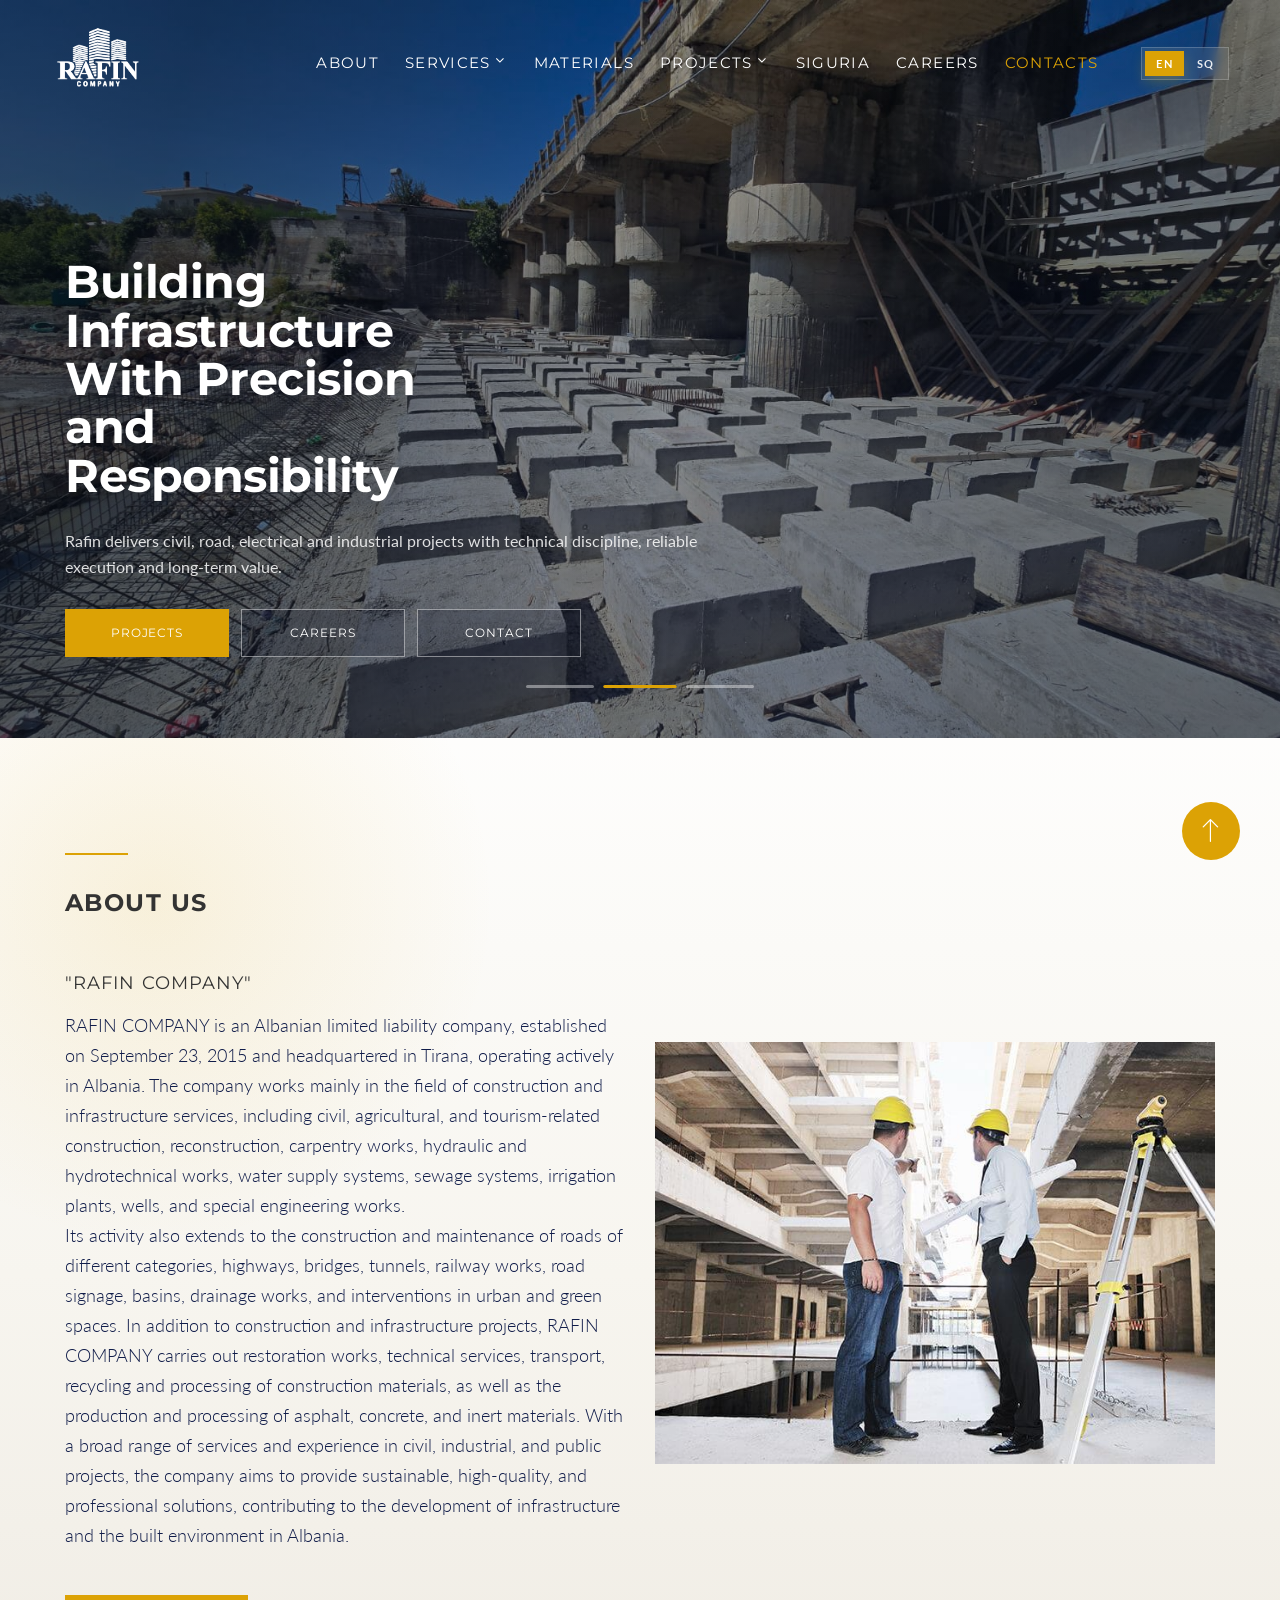
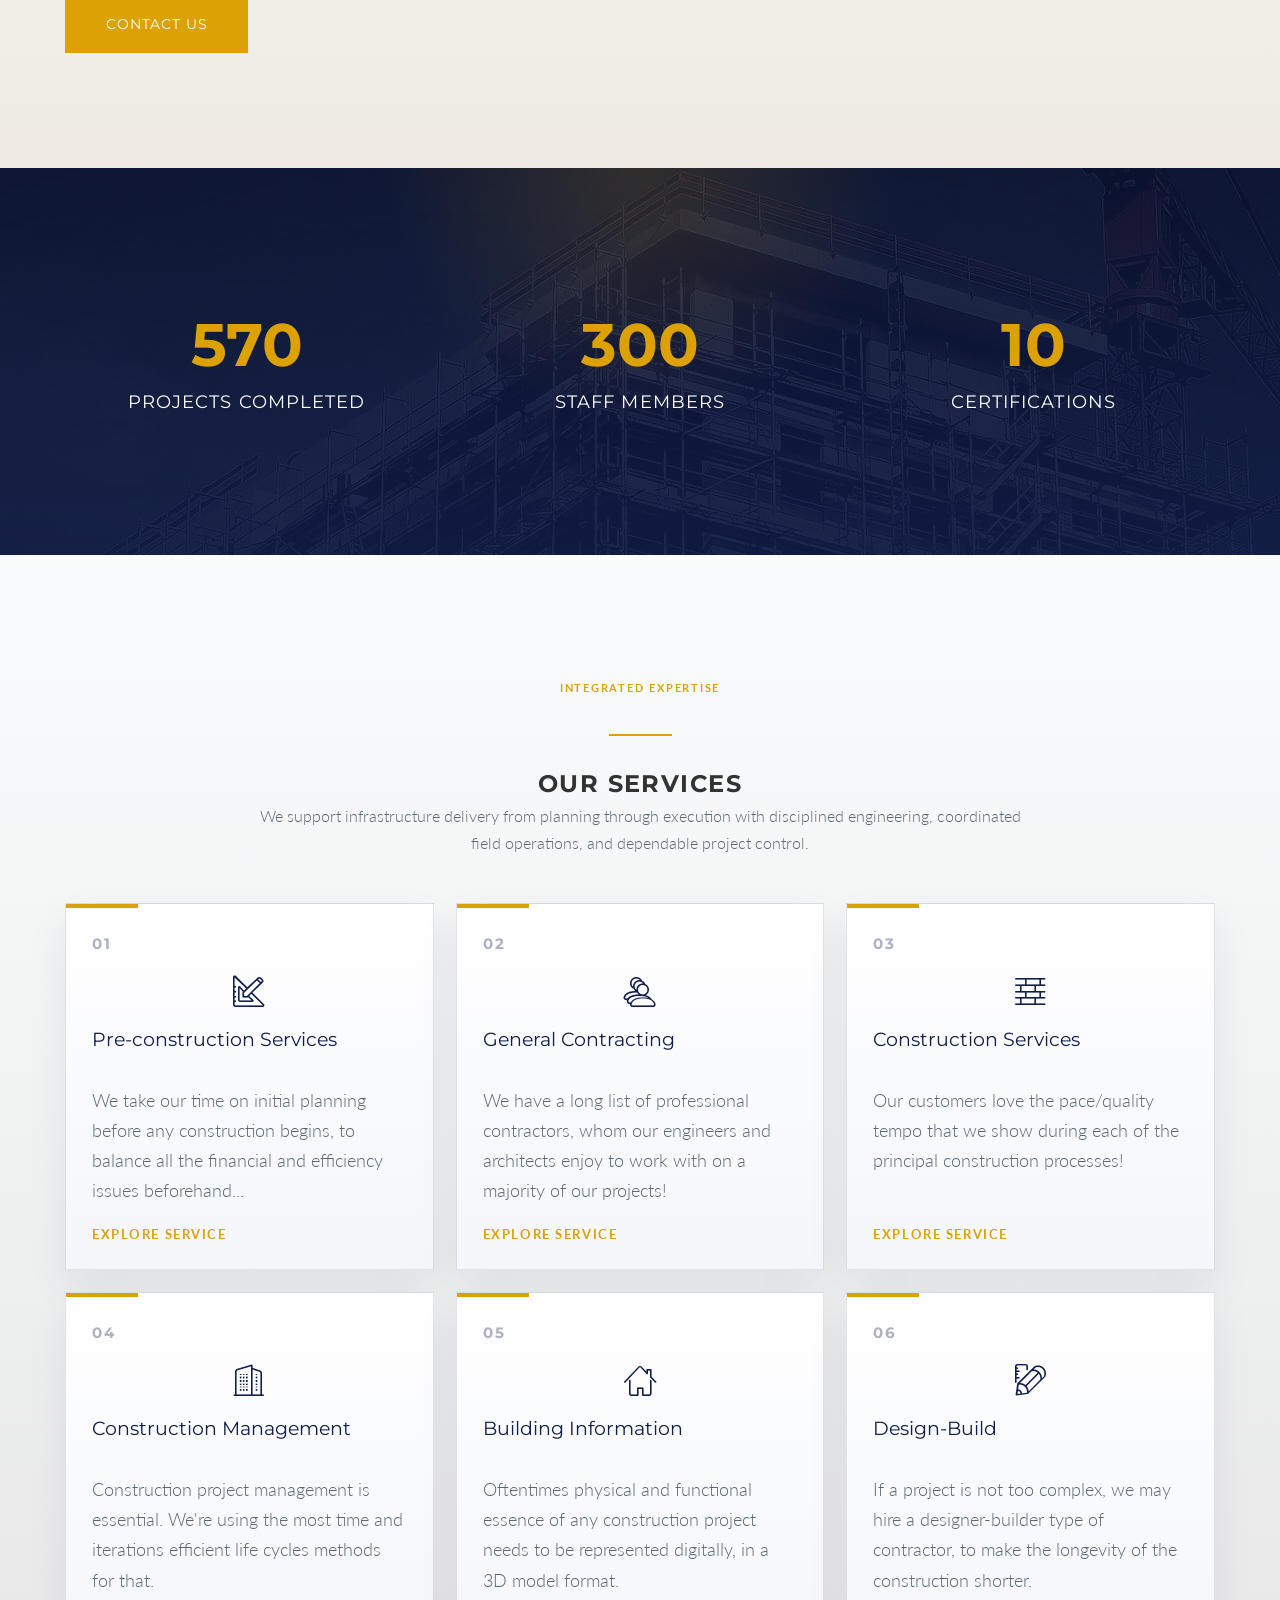
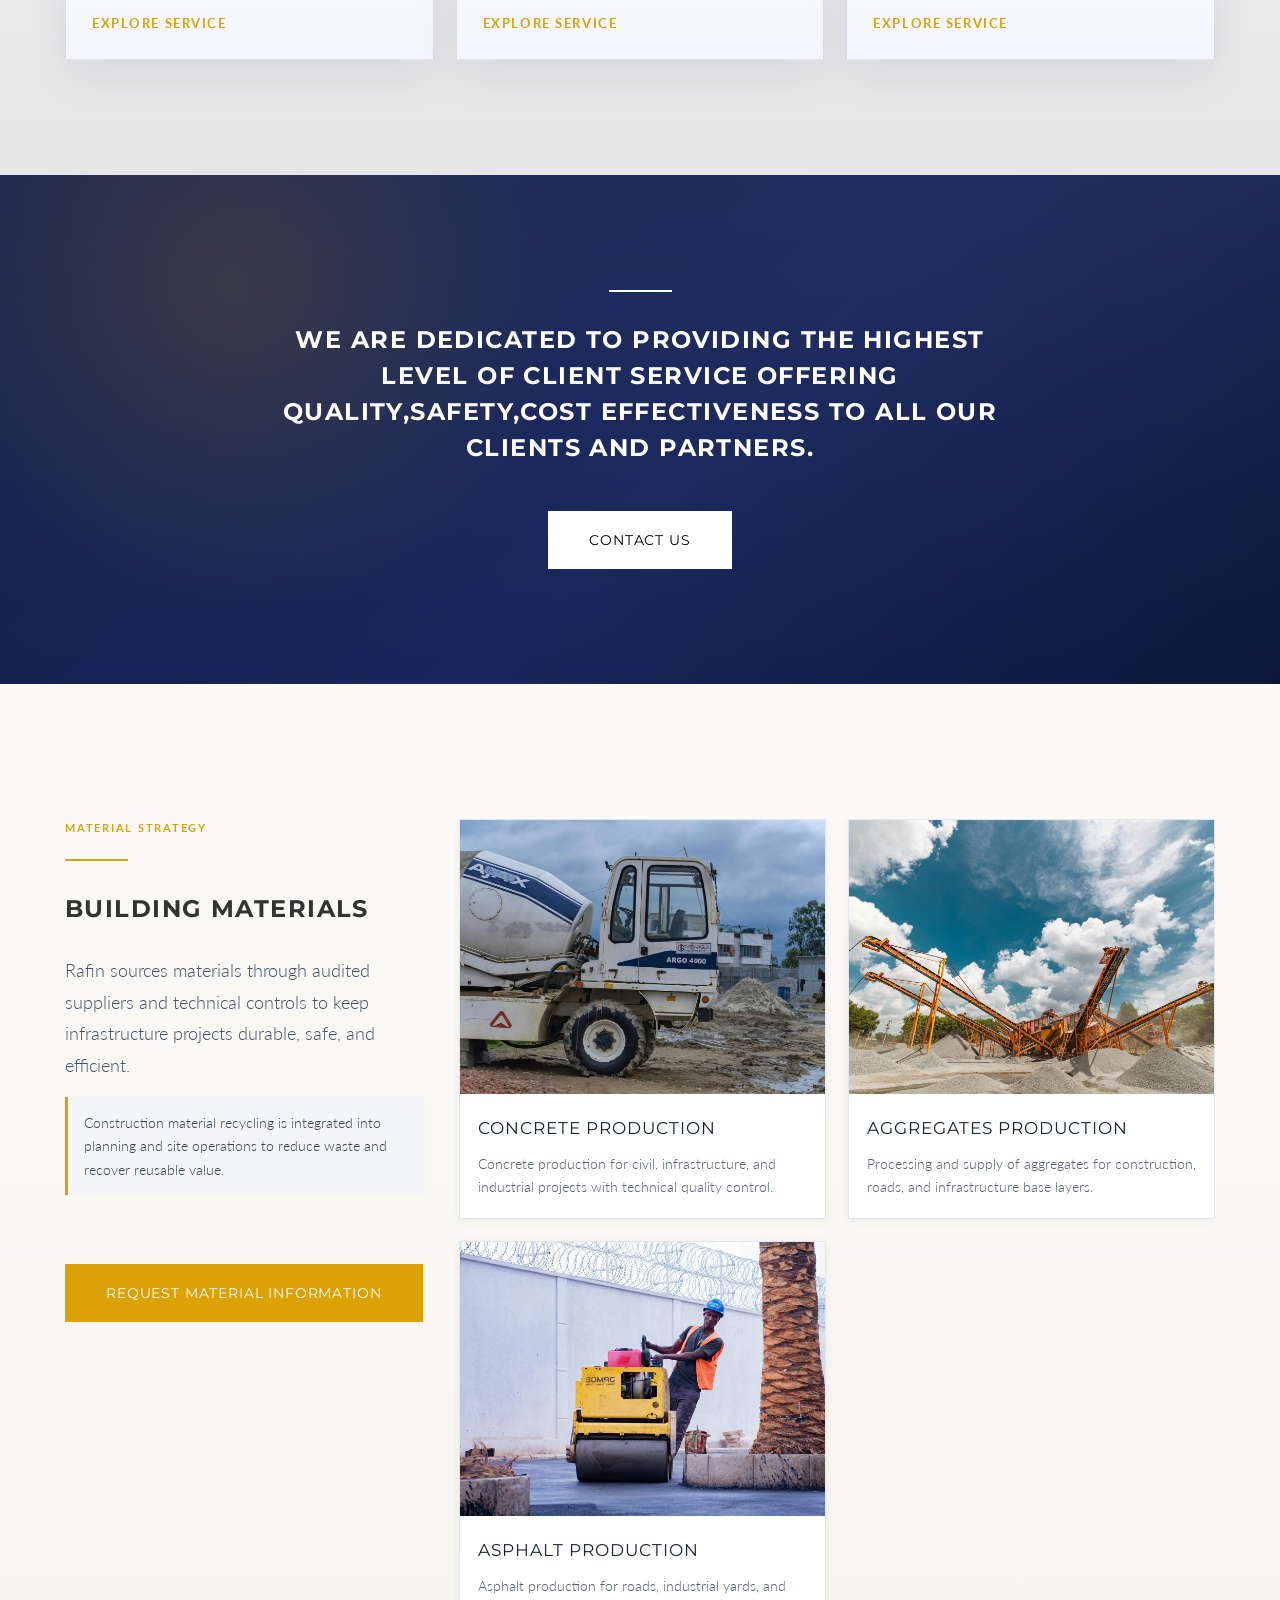
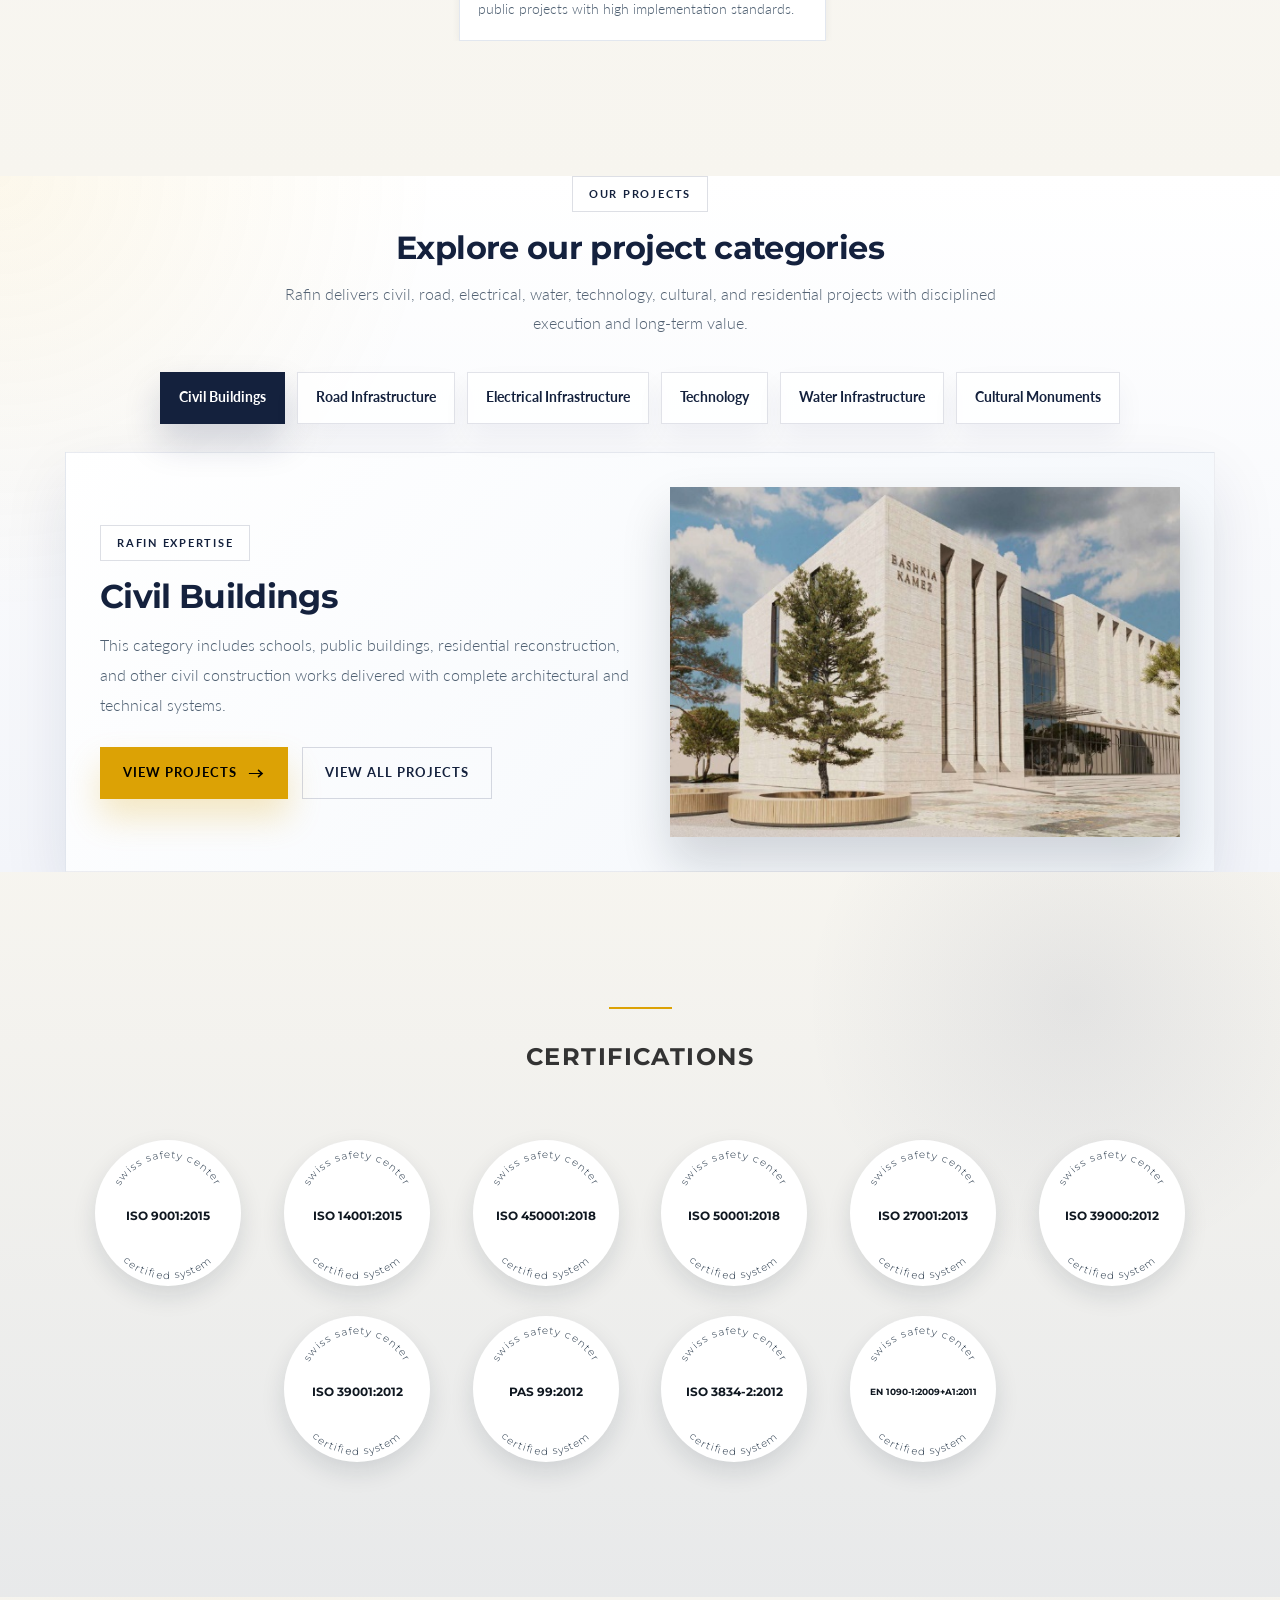
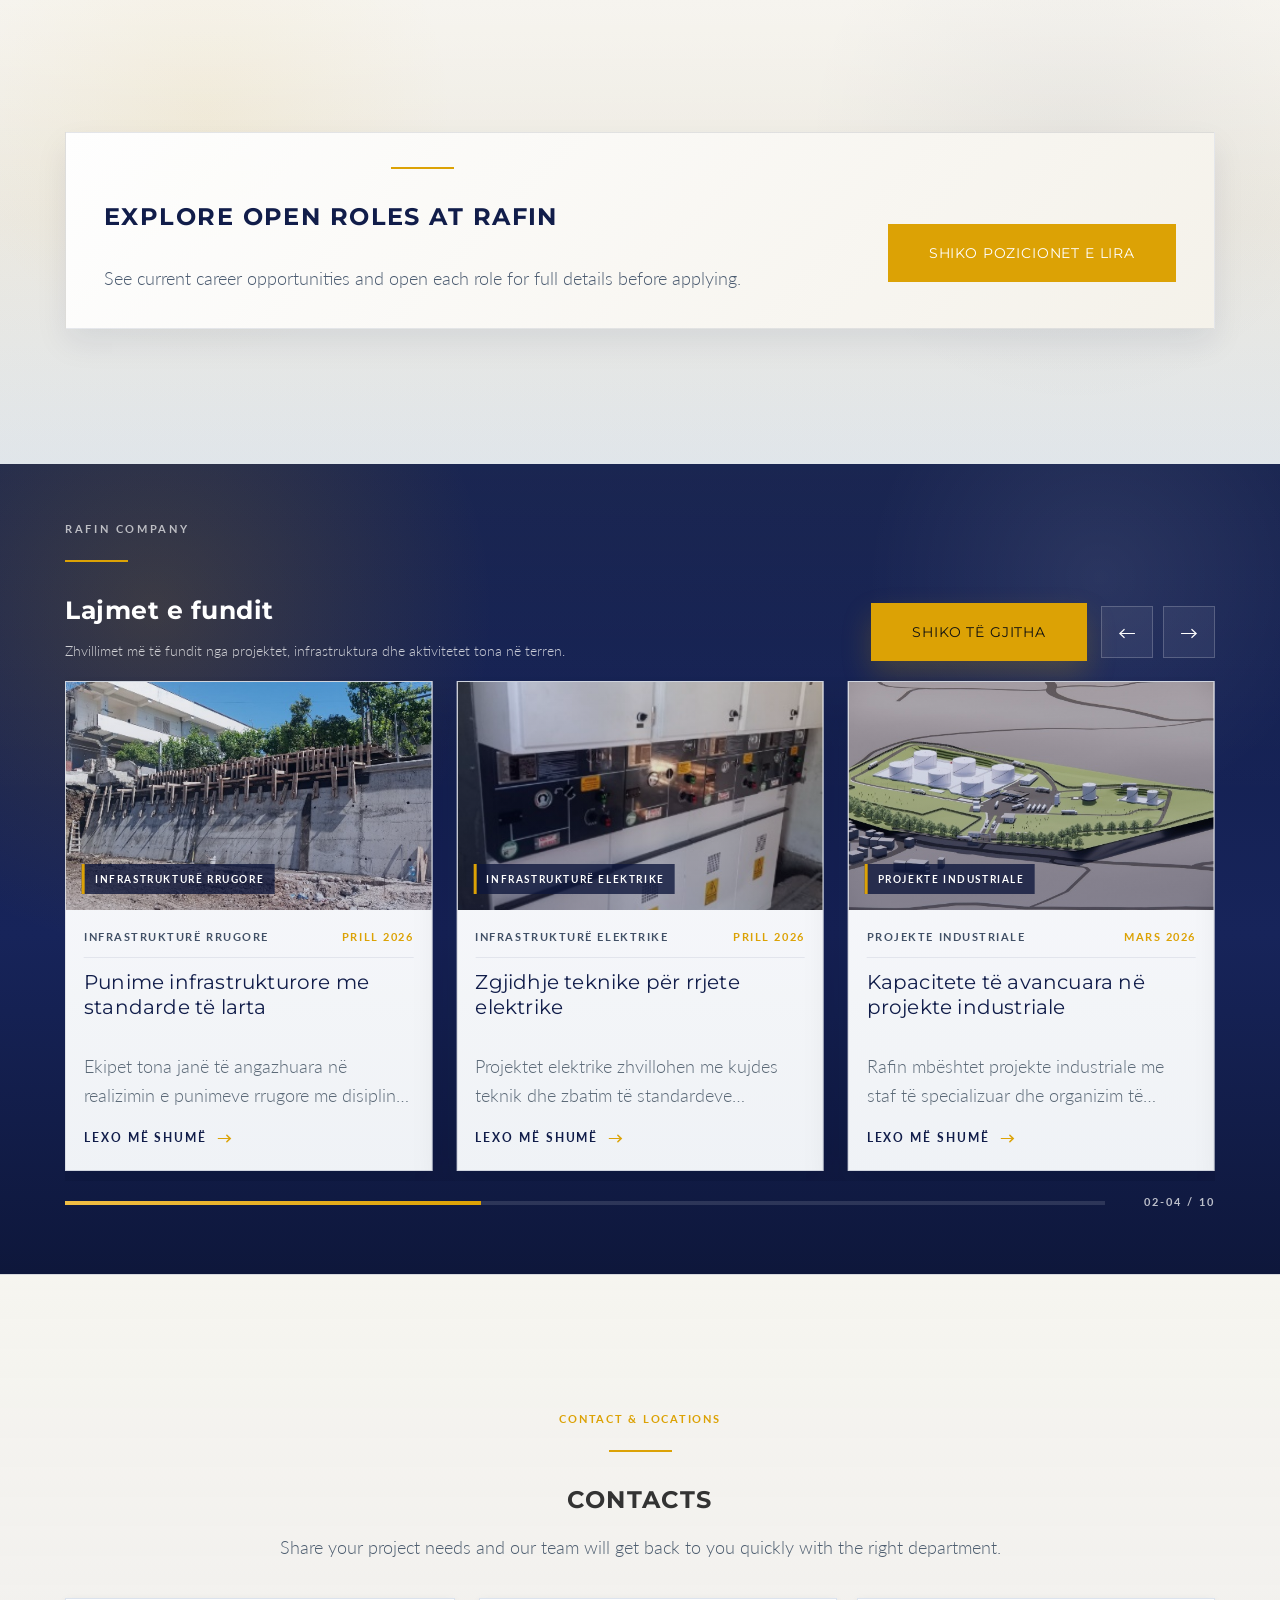
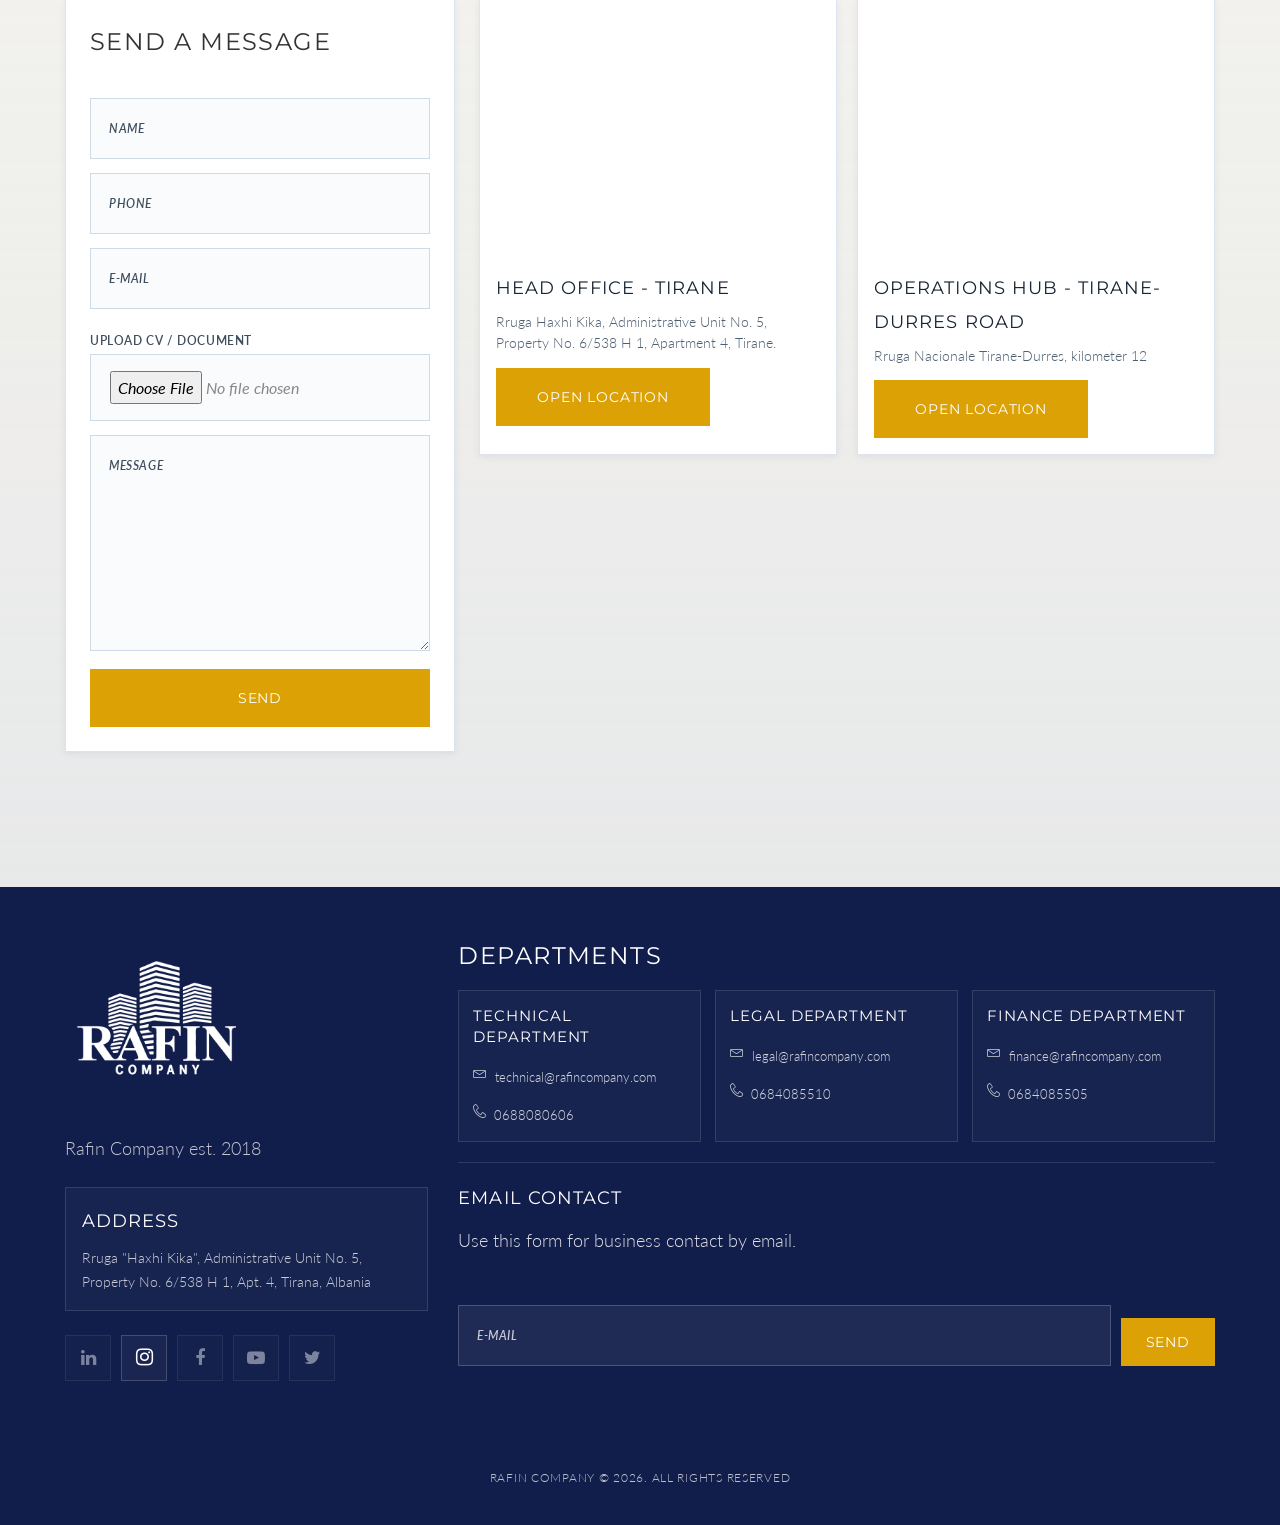
==== index.html @ 9fba8e17 "Mobile responsive commit" ====
<!DOCTYPE html>
<html class="wide wow-animation" lang="en">
  <head>
    <!-- WWW.RAFINCOMPANY.COM -->
    <title data-i18n="Home Page Title">Rafin Company</title>
    <meta name="description" data-i18n-content="Home Meta Description" content="Rafin Company is a leading construction firm in Albania, specializing in civil engineering, public infrastructure, and high-quality building projects.">
    <meta property="og:title" data-i18n-content="Home OG Title" content="Rafin Company">
    <meta property="og:description" data-i18n-content="Home OG Description" content="Excellence in construction and infrastructure development in Albania.">
    <meta property="og:image" content="https://www.rafincompany.com/rafin_transparent_logos_png/rafin-logo-original-transparent.png">
    <meta property="og:site_name" content="Rafin Company">
    <meta name="twitter:card" content="summary_large_image">
    <meta name="twitter:title" content="Rafin Company">
    <meta name="twitter:description" content="Rafin Company is a leading construction firm in Albania, specializing in civil engineering, public infrastructure, and high-quality building projects.">
    <meta name="twitter:image" content="https://www.rafincompany.com/rafin_transparent_logos_png/rafin-logo-original-transparent.png">
    <meta property="og:type" content="website">
    <meta name="format-detection" content="telephone=no">
    <meta name="viewport" content="width=device-width, initial-scale=1">
    <meta http-equiv="X-UA-Compatible" content="IE=edge">
    <meta charset="utf-8">
    <link rel="icon" href="images/favicon.ico" type="image/x-icon">
    <link rel="preload" as="image" href="images/projects/stadium.jpeg" fetchpriority="high">
    <!-- Stylesheets: vendor base -> theme layer -> font/icon layer -> project overrides -->
    <link rel="preconnect" href="https://fonts.googleapis.com">
    <link rel="preconnect" href="https://fonts.gstatic.com" crossorigin>
    <link rel="preload" as="style" href="https://fonts.googleapis.com/css2?family=Lato:ital,wght@0,300;1,300&family=Montserrat:wght@400;700&display=swap" onload="this.onload=null;this.rel='stylesheet'">
    <noscript><link rel="stylesheet" href="https://fonts.googleapis.com/css2?family=Lato:ital,wght@0,300;1,300&family=Montserrat:wght@400;700&display=swap"></noscript>
    <link rel="stylesheet" href="css/bootstrap.css">
    <link rel="stylesheet" href="css/style.css">
    <link rel="stylesheet" href="css/fonts.css">
    <link rel="stylesheet" href="css/redesign.css">
		<!--[if lt IE 10]>
    <div class="legacy-browser-warning"><a href="http://windows.microsoft.com/en-US/internet-explorer/"><img src="images/ie8-panel/warning_bar_0000_us.jpg" border="0" height="42" width="820" alt="You are using an outdated browser. For a faster, safer browsing experience, upgrade for free today."></a></div>
    <script src="js/html5shiv.min.js"></script>
		<![endif]-->
  </head>
  <body>
    <div id="page-loader">
      <div class="cssload-container">
        <div class="cssload-speeding-wheel"></div>
      </div>
    </div>
        
    <!-- Page-->
    <div class="page">
      <header class="page-header">
        <!-- RD Navbar-->
        <div class="rd-navbar-wrap">
          <nav class="rd-navbar rd-navbar_transparent rd-navbar_boxed" data-layout="rd-navbar-fixed" data-sm-layout="rd-navbar-fixed" data-sm-device-layout="rd-navbar-fixed" data-md-layout="rd-navbar-fixed" data-md-device-layout="rd-navbar-fixed" data-lg-device-layout="rd-navbar-static" data-lg-layout="rd-navbar-static" data-xl-device-layout="rd-navbar-static" data-xl-layout="rd-navbar-static" data-xxl-device-layout="rd-navbar-static" data-xxl-layout="rd-navbar-static" data-stick-up-clone="false" data-sm-stick-up="true" data-md-stick-up="true" data-lg-stick-up="true" data-md-stick-up-offset="56px" data-lg-stick-up-offset="20px" data-body-class="rd-navbar-absolute">
            <div class="rd-navbar-inner rd-navbar-search-wrap">
              <!-- RD Navbar Panel-->
              <div class="rd-navbar-panel rd-navbar-search-lg_collapsable">
                <button class="rd-navbar-toggle" data-rd-navbar-toggle=".rd-navbar-nav-wrap"><span></span></button>
                <!-- RD Navbar Brand-->
                <div class="rd-navbar-brand"><a class="brand-name" href="index.html"><img class="brand-logo brand-logo--default" src="rafin-logo-white-transparent.png" alt="Rafin Company" width="120" height="120" decoding="async"/><img class="brand-logo brand-logo--blue" src="rafin-logo-white-transparent.png" alt="" width="120" height="120" decoding="async" aria-hidden="true"/></a></div>
              </div>
              <!-- RD Navbar Nav-->
              <div class="rd-navbar-nav-wrap rd-navbar-search_not-collapsable">
                <div class="rd-navbar-search_collapsable">
                  <ul class="rd-navbar-nav">
                    <li><a href="#about" data-i18n="About">About</a></li>
                    <li class="rd-navbar--has-dropdown"><a href="services.html" data-i18n="Services">Services</a>
                      <ul class="rd-navbar-dropdown">
                        <li><a href="#services" data-i18n="Homepage Services">Homepage Services</a></li>
                        <li><a href="services.html" data-i18n="Services Overview">Services Overview</a></li>
                      </ul>
                    </li>
                    <li><a href="#materials" data-i18n="materials">Materials</a></li>
                    <li><a href="projects.html" id="nav-projects-link" data-i18n="projects">Projects</a>
                      <ul class="rd-navbar-dropdown" id="nav-projects-dropdown"></ul>
                    </li>
                    <li><a href="siguria.html" data-i18n="Safety">Siguria</a></li>
                    <li><a href="career.html" data-i18n="Careers">Careers</a></li>
                    <li><a href="#contacts" data-i18n="Contacts">Contacts</a></li>
                  </ul>
                </div>
              </div>
              <div class="rd-navbar-aside-right">
                <div class="modern-lang-switch">
                  <a href="#" class="lang-toggle-item" data-lang="en">EN</a>
                  <a href="#" class="lang-toggle-item" data-lang="sq">SQ</a>
                </div>
              </div>
            </div>
          </nav>
        </div>
      </header>
      <section id="home" class="video-hero-section" aria-label="Hero" data-hero-autoplay="2000">
        <div class="video-hero-bg" aria-hidden="true">
          <div class="video-hero-slider" id="home-hero-slider">
            <div class="video-hero-slide video-hero-slide--active" data-slide-index="0">
              <img src="images/projects/stadium.jpeg" alt="" fetchpriority="high" decoding="async">
            </div>
            <div class="video-hero-slide" data-slide-index="1">
              <img src="images/projects/diga-cengele2.jpeg" alt="" loading="lazy" decoding="async">
            </div>
            <div class="video-hero-slide" data-slide-index="2">
              <img src="images/projects/rruget-kryesore-5-maji-faza-3-6.jpeg" alt="" loading="lazy" decoding="async">
            </div>
          </div>
        </div>
        <div class="video-hero-content">
          <div class="container">
            <div class="row">
              <div class="col-lg-11 col-xl-9 col-xxl-8">
                <h1 class="video-hero-title" data-i18n="Homepage Hero Title">Building Infrastructure With Precision and Responsibility</h1>
                <p class="video-hero-text" data-i18n="Homepage Hero Body">Rafin delivers civil, road, electrical and industrial projects with technical discipline, reliable execution and long-term value.</p>
                <div class="video-hero-actions">
                  <a class="button button-primary video-hero-button" href="projects.html" data-i18n="projects">Projects</a>
                  <a class="button video-hero-button video-hero-button--secondary" href="career.html" data-i18n="Careers">Careers</a>
                  <a class="button video-hero-button video-hero-button--secondary" href="#contacts" data-i18n="contact">Contact</a>
                </div>
              </div>
            </div>
          </div>
        </div>
        <div class="video-hero-indicators" id="home-hero-indicators" aria-label="Homepage hero slides">
          <button class="video-hero-indicator video-hero-indicator--active" type="button" data-slide-to="0" aria-label="Show slide 1" aria-pressed="true">
            <span></span>
          </button>
          <button class="video-hero-indicator" type="button" data-slide-to="1" aria-label="Show slide 2" aria-pressed="false">
            <span></span>
          </button>
          <button class="video-hero-indicator" type="button" data-slide-to="2" aria-label="Show slide 3" aria-pressed="false">
            <span></span>
          </button>
        </div>
      </section>

      <!-- Our History-->
      <section class="section-md home-section-tint home-section-tint--topo" id="about">
        <div class="container">
          <div class="row justify-content-md-center row-30 row-md-50">
            <div class="col-md-11 col-lg-10 col-xl-6">
              <h4 class="heading-decorated" data-i18n="About Us">About Us</h4>
              <p class="heading-6 text-width-1" data-i18n="About Company Label">"RAFIN COMPANY"</p>
              <p data-i18n="About Intro Body">Was founded with the mission to develop a new standard in the Albanian market. Our desire and passion for professionalism made it possible to achieve our goals. We have established long-standing relationships with international partners in different areas of construction and create complex infrastructure projects with sophisticated technical and quality standards. Our contacts have been established nationwide and across the region to stay close to innovative methods and high standards in this industry.<br>Established in Tirana, "Rafin Company" has created a development strategy focused on meeting market requirements and offering high-quality solutions to clients. We specialize in projects such as: civil construction, public construction, machinery trade, technology, water supply infrastructure, and high-quality materials from leading brands, etc.</p><a class="button button-primary" href="#modal" data-toggle="modal" data-i18n="Contact Us">Contact Us</a>
            </div>
            <div class="col-md-11 col-lg-10 col-xl-6"><img src="images/home-1-652x491.jpg" alt="Rafin Company Construction Site" width="652" height="491" loading="lazy" decoding="async" fetchpriority="low"/>
            </div>
          </div>
        </div>
      </section>

      <section class="section bg-gray-dark parallax-container" data-parallax-img="images/slider-slide-1-1920x1080.jpg">
        <div class="parallax-content">
          <div class="section-lg text-center">
            <div class="container" id="home-stats-container">
            </div>
          </div>
        </div>
      </section>

      <!-- Our Services-->
      <section class="section-md home-section-tint home-section-tint--plain text-center" id="services">
        <div class="container">
          <div class="services-section-intro">
            <p class="services-section-intro__eyebrow" data-i18n="Services Intro Eyebrow">Integrated expertise</p>
            <h4 class="heading-decorated" data-i18n="Our Services">Our Services</h4>
            <p class="services-section-intro__lead" data-i18n="Services Intro Lead">We support infrastructure delivery from planning through execution with disciplined engineering, coordinated field operations, and dependable project control.</p>
          </div>
          <div class="services-feature-grid">
            <a class="service-feature-card" href="services.html#pre-construction">
              <span class="service-feature-card__index">01</span>
              <span class="service-feature-card__icon icon linear-icon-pencil-ruler" aria-hidden="true"></span>
              <h5 class="service-feature-card__title" data-i18n="Service 1 Title">Pre-construction Services</h5>
              <p class="service-feature-card__text" data-i18n="Service 1 Body">We take our time on initial planning before any construction begins, to balance all the financial and efficiency issues beforehand...</p>
              <span class="service-feature-card__link" data-i18n="Explore Service">Explore service</span>
            </a>
            <a class="service-feature-card" href="services.html#general-contracting">
              <span class="service-feature-card__index">02</span>
              <span class="service-feature-card__icon icon linear-icon-users" aria-hidden="true"></span>
              <h5 class="service-feature-card__title" data-i18n="Service 2 Title">General Contracting</h5>
              <p class="service-feature-card__text" data-i18n="Service 2 Body">We have a long list of professional contractors, whom our engineers and architects enjoy to work with on a majority of our projects!</p>
              <span class="service-feature-card__link" data-i18n="Explore Service">Explore service</span>
            </a>
            <a class="service-feature-card" href="services.html#construction-services">
              <span class="service-feature-card__index">03</span>
              <span class="service-feature-card__icon icon linear-icon-wall" aria-hidden="true"></span>
              <h5 class="service-feature-card__title" data-i18n="Service 3 Title">Construction Services</h5>
              <p class="service-feature-card__text" data-i18n="Service 3 Body">Our customers love the pace/quality tempo that we show during each of the principal construction processes!</p>
              <span class="service-feature-card__link" data-i18n="Explore Service">Explore service</span>
            </a>
            <a class="service-feature-card" href="services.html#construction-management">
              <span class="service-feature-card__index">04</span>
              <span class="service-feature-card__icon icon linear-icon-apartment" aria-hidden="true"></span>
              <h5 class="service-feature-card__title" data-i18n="Service 4 Title">Construction Management</h5>
              <p class="service-feature-card__text" data-i18n="Service 4 Body">Construction project management is essential. We're using the most time and iterations efficient life cycles methods for that.</p>
              <span class="service-feature-card__link" data-i18n="Explore Service">Explore service</span>
            </a>
            <a class="service-feature-card" href="services.html#building-information">
              <span class="service-feature-card__index">05</span>
              <span class="service-feature-card__icon icon linear-icon-home4" aria-hidden="true"></span>
              <h5 class="service-feature-card__title" data-i18n="Service 5 Title">Building Information</h5>
              <p class="service-feature-card__text" data-i18n="Service 5 Body">Oftentimes physical and functional essence of any construction project needs to be represented digitally, in a 3D model format.</p>
              <span class="service-feature-card__link" data-i18n="Explore Service">Explore service</span>
            </a>
            <a class="service-feature-card" href="services.html#design-build">
              <span class="service-feature-card__index">06</span>
              <span class="service-feature-card__icon icon linear-icon-pencil-ruler2" aria-hidden="true"></span>
              <h5 class="service-feature-card__title" data-i18n="Service 6 Title">Design-Build</h5>
              <p class="service-feature-card__text" data-i18n="Service 6 Body">If a project is not too complex, we may hire a designer-builder type of contractor, to make the longevity of the construction shorter.</p>
              <span class="service-feature-card__link" data-i18n="Explore Service">Explore service</span>
            </a>
          </div>
        </div>
      </section>

      <section class="section-md bg-accent text-center">
        <div class="container">
          <div class="row justify-content-md-center">
            <div class="col-md-11 col-lg-9 col-xl-8">
              <h4 class="heading-decorated" data-i18n="Homepage CTA Statement">We are dedicated to providing the highest level of client service offering quality,safety,cost effectiveness to all our clients and partners.</h4><a class="button button-primary" href="#modal" data-toggle="modal" data-i18n="Contact Us">Contact Us</a>
            </div>
          </div>
        </div>
      </section>

      <!-- Building Materials -->
      <section class="section-lg home-section-tint home-section-tint--plain redesign-materials-section" id="materials">
        <div id="materials-section-container"></div>
      </section>

      <!-- Projects-->
      <section class="bg-default home-projects-section" id="projects">
        <div class="container">
          <div id="home-categories-showcase">
            <!-- Dynamic project categories showcase will be injected here by js/home-categories.js -->
          </div>
        </div>
      </section>

      <!-- Certificates -->
      <section class="section-lg home-section-tint home-section-tint--topo text-center">
        <div class="container">
          <h4 class="heading-decorated" data-i18n="Certifications">Certifications</h4>
          <div class="offset-top-1 px-4" id="certificates-container">
            <!-- Dynamic certificates injected by js/certificates-section.js -->
          </div>
        </div>
      </section>

      <!-- Jobs / Careers -->
      <section class="section-lg text-center homepage-careers-cta" id="jobs">
        <div class="container">
          <div class="homepage-careers-cta__panel">
            <div class="homepage-careers-cta__copy">
              <h4 class="heading-decorated" data-i18n="Homepage Careers CTA Title">Eksploroni pozicionet e hapura ne Rafin</h4>
              <p data-i18n="Homepage Careers CTA Body">Shikoni mundesite aktuale te karrieres dhe hapni cdo rol per detaje te plota perpara aplikimit.</p>
            </div>
            <a class="button button-primary homepage-careers-cta__button" href="career.html" data-i18n="View Open Positions">Shiko Pozicionet e Lira</a>
          </div>
        </div>
      </section>

      <section class="section-lg news-carousel-section" id="news" aria-labelledby="news-carousel-title">
        <div class="container">
          <div class="news-carousel-section__header">
            <div class="news-carousel-section__copy">
              <p class="news-carousel-section__eyebrow">RAFIN COMPANY</p>
              <h4 class="heading-decorated news-carousel-section__title" id="news-carousel-title">Lajmet e fundit</h4>
              <p class="news-carousel-section__subtitle">Zhvillimet më të fundit nga projektet, infrastruktura dhe aktivitetet tona në terren.</p>
            </div>
            <div class="news-carousel-section__actions">
              <a class="button news-carousel-section__cta" href="projects.html">Shiko të gjitha</a>
              <div class="news-carousel__controls" role="group" aria-label="Kontrollet e karuselit të lajmeve">
                <button class="news-carousel__button news-carousel__button--prev" type="button" aria-label="Lajmi i mëparshëm">
                  <span aria-hidden="true">&#8592;</span>
                </button>
                <button class="news-carousel__button news-carousel__button--next" type="button" aria-label="Lajmi i radhës">
                  <span aria-hidden="true">&#8594;</span>
                </button>
              </div>
            </div>
          </div>

          <div class="news-carousel" data-autoplay="true" data-autoplay-delay="1500" aria-roledescription="carousel" aria-label="Karusel me lajmet e fundit">
            <div class="news-carousel__viewport" tabindex="0">
              <div class="news-carousel__track">
                <article class="news-card">
                  <a class="news-card__image" href="projects.html" aria-label="Lexo më shumë për zhvillimet e reja në projektet civile">
                    <img src="images/projects/banesat-vaqarr-1.jpeg" alt="Objekt civil në zhvillim nga Rafin Company" loading="lazy" decoding="async" />
                    <span class="news-card__category-badge">Ndërtim Civil</span>
                  </a>
                  <div class="news-card__body">
                    <div class="news-card__meta">
                      <span class="news-card__category">Ndërtim Civil</span>
                      <time datetime="2026-05">Maj 2026</time>
                    </div>
                    <h5 class="news-card__title">Zhvillime të reja në projektet civile</h5>
                    <p class="news-card__description">Rafin Company vijon punën në objekte civile me fokus cilësinë, sigurinë dhe koordinimin teknik.</p>
                    <a class="news-card__link" href="projects.html">Lexo më shumë</a>
                  </div>
                </article>

                <article class="news-card">
                  <a class="news-card__image" href="projects.html" aria-label="Lexo më shumë për punimet infrastrukturore me standarde të larta">
                    <img src="images/projects/rruget-kryesore-5-maji-faza-3-4.jpeg" alt="Punime infrastrukturore rrugore në terren" loading="lazy" decoding="async" />
                    <span class="news-card__category-badge">Infrastrukturë Rrugore</span>
                  </a>
                  <div class="news-card__body">
                    <div class="news-card__meta">
                      <span class="news-card__category">Infrastrukturë Rrugore</span>
                      <time datetime="2026-04">Prill 2026</time>
                    </div>
                    <h5 class="news-card__title">Punime infrastrukturore me standarde të larta</h5>
                    <p class="news-card__description">Ekipet tona janë të angazhuara në realizimin e punimeve rrugore me disiplinë dhe përgjegjësi.</p>
                    <a class="news-card__link" href="projects.html">Lexo më shumë</a>
                  </div>
                </article>

                <article class="news-card">
                  <a class="news-card__image" href="projects.html" aria-label="Lexo më shumë për zgjidhjet teknike për rrjete elektrike">
                    <img src="images/projects/kabinat-kashar-selite-1.jpeg" alt="Instalime të infrastrukturës elektrike" loading="lazy" decoding="async" />
                    <span class="news-card__category-badge">Infrastrukturë Elektrike</span>
                  </a>
                  <div class="news-card__body">
                    <div class="news-card__meta">
                      <span class="news-card__category">Infrastrukturë Elektrike</span>
                      <time datetime="2026-04">Prill 2026</time>
                    </div>
                    <h5 class="news-card__title">Zgjidhje teknike për rrjete elektrike</h5>
                    <p class="news-card__description">Projektet elektrike zhvillohen me kujdes teknik dhe zbatim të standardeve bashkëkohore.</p>
                    <a class="news-card__link" href="projects.html">Lexo më shumë</a>
                  </div>
                </article>

                <article class="news-card">
                  <a class="news-card__image" href="projects.html" aria-label="Lexo më shumë për kapacitetet e avancuara në projekte industriale">
                    <img src="images/projects/stacioni-naftes-zharrez-1.jpeg" alt="Pamje nga një projekt industrial" loading="lazy" decoding="async" />
                    <span class="news-card__category-badge">Projekte Industriale</span>
                  </a>
                  <div class="news-card__body">
                    <div class="news-card__meta">
                      <span class="news-card__category">Projekte Industriale</span>
                      <time datetime="2026-03">Mars 2026</time>
                    </div>
                    <h5 class="news-card__title">Kapacitete të avancuara në projekte industriale</h5>
                    <p class="news-card__description">Rafin mbështet projekte industriale me staf të specializuar dhe organizim të strukturuar në terren.</p>
                    <a class="news-card__link" href="projects.html">Lexo më shumë</a>
                  </div>
                </article>

                <article class="news-card">
                  <a class="news-card__image" href="projects.html" aria-label="Lexo më shumë për teknologjinë në shërbim të ndërtimit">
                    <img src="images/jobs/engineer-blueprint.jpg" alt="Planifikim teknik dhe teknologji në ndërtim" loading="lazy" decoding="async" />
                    <span class="news-card__category-badge">Teknologji</span>
                  </a>
                  <div class="news-card__body">
                    <div class="news-card__meta">
                      <span class="news-card__category">Teknologji</span>
                      <time datetime="2026-03">Mars 2026</time>
                    </div>
                    <h5 class="news-card__title">Teknologjia në shërbim të ndërtimit</h5>
                    <p class="news-card__description">Përdorimi i teknologjisë ndihmon në planifikim, kontroll cilësie dhe menaxhim më efikas të projekteve.</p>
                    <a class="news-card__link" href="projects.html">Lexo më shumë</a>
                  </div>
                </article>

                <article class="news-card">
                  <a class="news-card__image" href="projects.html" aria-label="Lexo më shumë për fokusin në projektet ujore">
                    <img src="images/projects/kanalet-ujitese-shelqet-pistull-u13-u14-1.jpeg" alt="Punime në infrastrukturë ujore dhe kanale" loading="lazy" decoding="async" />
                    <span class="news-card__category-badge">Projekte Ujore</span>
                  </a>
                  <div class="news-card__body">
                    <div class="news-card__meta">
                      <span class="news-card__category">Projekte Ujore</span>
                      <time datetime="2026-02">Shkurt 2026</time>
                    </div>
                    <h5 class="news-card__title">Fokus në projektet ujore</h5>
                    <p class="news-card__description">Punimet në infrastrukturën ujore realizohen me kujdes ndaj funksionalitetit dhe qëndrueshmërisë afatgjatë.</p>
                    <a class="news-card__link" href="projects.html">Lexo më shumë</a>
                  </div>
                </article>

                <article class="news-card">
                  <a class="news-card__image" href="projects.html" aria-label="Lexo më shumë për riciklimin e materialeve të ndërtimit">
                    <img src="images/materials/concrete-production.jpg" alt="Proces pune me materiale ndërtimi dhe riciklim" loading="lazy" decoding="async" />
                    <span class="news-card__category-badge">Qëndrueshmëri</span>
                  </a>
                  <div class="news-card__body">
                    <div class="news-card__meta">
                      <span class="news-card__category">Qëndrueshmëri</span>
                      <time datetime="2026-02">Shkurt 2026</time>
                    </div>
                    <h5 class="news-card__title">Riciklimi i materialeve të ndërtimit</h5>
                    <p class="news-card__description">Rafin synon përdorimin më të përgjegjshëm të materialeve dhe reduktimin e ndikimit në mjedis.</p>
                    <a class="news-card__link" href="projects.html">Lexo më shumë</a>
                  </div>
                </article>

                <article class="news-card">
                  <a class="news-card__image" href="projects.html" aria-label="Lexo më shumë për sigurinë në kantier">
                    <img src="images/jobs/construction-worker-site.jpg" alt="Staf në kantier me fokus te siguria" loading="lazy" decoding="async" />
                    <span class="news-card__category-badge">Siguri</span>
                  </a>
                  <div class="news-card__body">
                    <div class="news-card__meta">
                      <span class="news-card__category">Siguri</span>
                      <time datetime="2026-01">Janar 2026</time>
                    </div>
                    <h5 class="news-card__title">Siguria në kantier mbetet prioritet</h5>
                    <p class="news-card__description">Çdo proces pune mbështetet në masa sigurie, koordinim dhe përgjegjësi profesionale.</p>
                    <a class="news-card__link" href="projects.html">Lexo më shumë</a>
                  </div>
                </article>

                <article class="news-card">
                  <a class="news-card__image" href="projects.html" aria-label="Lexo më shumë për ekipet teknike në terren">
                    <img src="images/jobs/construction-engineer.jpg" alt="Ekip teknik duke monitoruar punimet në terren" loading="lazy" decoding="async" />
                    <span class="news-card__category-badge">Staf &amp; Operim</span>
                  </a>
                  <div class="news-card__body">
                    <div class="news-card__meta">
                      <span class="news-card__category">Staf &amp; Operim</span>
                      <time datetime="2025-12">Dhjetor 2025</time>
                    </div>
                    <h5 class="news-card__title">Ekipet teknike në terren</h5>
                    <p class="news-card__description">Stafi teknik luan rol kyç në organizimin, monitorimin dhe përfundimin me cilësi të projekteve.</p>
                    <a class="news-card__link" href="projects.html">Lexo më shumë</a>
                  </div>
                </article>

                <article class="news-card">
                  <a class="news-card__image" href="projects.html" aria-label="Lexo më shumë për zhvillimin e vazhdueshëm të kapaciteteve">
                    <img src="images/projects/stadium-3.jpeg" alt="Kapacitete operative dhe zhvillim i vazhdueshëm i kompanisë" loading="lazy" decoding="async" />
                    <span class="news-card__category-badge">Kompania</span>
                  </a>
                  <div class="news-card__body">
                    <div class="news-card__meta">
                      <span class="news-card__category">Kompania</span>
                      <time datetime="2025-12">Dhjetor 2025</time>
                    </div>
                    <h5 class="news-card__title">Zhvillim i vazhdueshëm i kapaciteteve</h5>
                    <p class="news-card__description">Rafin Company vijon të forcojë kapacitetet njerëzore, teknike dhe operative për projekte më komplekse.</p>
                    <a class="news-card__link" href="projects.html">Lexo më shumë</a>
                  </div>
                </article>
              </div>
            </div>

            <div class="news-carousel__footer">
              <div class="news-carousel__progress" aria-hidden="true">
                <span class="news-carousel__progress-bar"></span>
              </div>
              <div class="news-carousel__status" aria-live="polite">01-03 / 10</div>
            </div>
          </div>
        </div>
      </section>

      <!-- Dedicated Contacts -->
      <section class="section-lg home-section-tint home-section-tint--topo redesign-contacts-section" id="contacts">
        <div id="contacts-section-container"></div>
      </section>

      <!-- Dynamic Footer Redesign Container -->
      <div id="site-footer">
        <div id="footer-company-container"></div>
      </div>
      <!-- coded by barber-->
      <!-- Modal-->
      <div class="modal fade" id="modal" tabindex="-1" role="dialog">
        <div class="modal-dialog" role="document">
          <div class="modal-content">
            <div class="modal-header">
              <h4 data-i18n="Contact Us">Contact Us</h4>
              <button class="close" type="button" data-dismiss="modal" aria-label="Close" data-i18n-aria-label="Close"><span aria-hidden="true">&times;</span></button>
            </div>
            <div class="modal-body">
              <!-- RD Mailform-->
              <form class="rd-mailform text-left" data-form-output="form-output-global" data-form-type="contact" method="post" action="bat/rd-mailform.php">
                <div class="form-wrap">
                  <label class="form-label" for="contact-name1" data-i18n="Name">Name</label>
                  <input class="form-input" id="contact-name1" type="text" name="name" data-constraints="@Required">
                </div>
                <div class="form-wrap">
                  <label class="form-label" for="contact-phone1" data-i18n="Phone">Phone</label>
                  <input class="form-input" id="contact-phone1" type="tel" name="phone" inputmode="tel" autocomplete="tel" data-constraints="@Required">
                </div>
                <div class="form-wrap">
                  <label class="form-label" for="contact-email1" data-i18n="E-Mail">E-Mail</label>
                  <input class="form-input" id="contact-email1" type="email" name="email" data-constraints="@Email @Required">
                </div>
                <div class="form-wrap">
                  <label class="form-label" for="contact-message1" data-i18n="Message">Message</label>
                  <textarea class="form-input" id="contact-message1" name="message" data-constraints="@Required"></textarea>
                </div>
                <input type="hidden" name="form-type" value="contact">
                <input class="form-honeypot" type="text" name="company_website" tabindex="-1" autocomplete="off" aria-hidden="true">
                <input type="hidden" name="form_started_at" value="">
                <div class="form-wrap form-button group-sm text-center text-lg-left">
                  <button class="button button-primary" type="submit" data-i18n="Send">Send</button>
                </div>
              </form>
            </div>
          </div>
        </div>
      </div>
    </div>
    <!-- Global Mailform Output-->
    <div class="snackbars" id="form-output-global"></div>
    <!-- Javascript-->
    <!-- Data & Custom Scripts inserted before core behavior -->
    <script src="data/categories.js" defer></script>
    <script src="data/site.js" defer></script>
    <script src="data/departments.js" defer></script>
    <script src="data/certificates.js" defer></script>
    <script src="data/jobs.js" defer></script>
    <script src="data/materials.js" defer></script>
    <script src="data/contacts.js" defer></script>
    <script src="data/translations.js" defer></script>
    <script src="js/content-store.js" defer></script>
    <script src="js/i18n.js" defer></script>
    <script src="js/nav-projects.js" defer></script>
    <script src="js/home-categories.js" defer></script>
    <script src="js/certificates-section.js" defer></script>
    <script src="js/jobs-section.js" defer></script>
    <script src="js/materials-section.js" defer></script>
    <script src="js/contacts-section.js" defer></script>
    <script src="js/footer-company.js" defer></script>
    <script src="js/seo-head.js" defer></script>
    <script src="js/home-hero-slider.js" defer></script>

    <script src="js/core.min.js" defer></script>
    <script src="js/script.js" defer></script>
  </body>
</html>
---- css/style.css ----
@charset "UTF-8";/*
*
* Trunk version 2.0.0
*
*/a:focus,button:focus {	outline: none !important;}button::-moz-focus-inner {	border: 0;}*:focus {	outline: none;}blockquote {	padding: 0;	margin: 0;}input,button,select,textarea {	outline: none;}label {	margin-bottom: 0;}p {	margin: 0;}ul,ol {	list-style: none;	padding: 0;	margin: 0;}ul li,ol li {	display: block;}dl {	margin: 0;}dt,dd {	line-height: inherit;}dt {	font-weight: inherit;}dd {	margin-bottom: 0;}cite {	font-style: normal;}form {	margin-bottom: 0;}blockquote {	padding-left: 0;	border-left: 0;}address {	margin-top: 0;	margin-bottom: 0;}figure {	margin-bottom: 0;}html p a:hover {	text-decoration: none;}body {	-webkit-text-size-adjust: none;	-webkit-font-smoothing: subpixel-antialiased;	font-size: 14px;	font-family: "Lato", -apple-system, BlinkMacSystemFont, "Segoe UI", Roboto, "Helvetica Neue", Arial, sans-serif;	line-height: 1.66667;	font-weight: 300;	color: #888;}@media (min-width: 992px) {	body {		font-size: 18px;	}}a {	display: inline-block;	text-decoration: none;	transition: .33s all ease;}a, a:active, a:focus {	color: #dca205;}a:hover, a:focus {	color: #000;	text-decoration: none;}a[href*='callto'], a[href*='mailto'] {	white-space: nowrap;}img {	display: inline-block;	max-width: 100%;	height: auto;}hr {	margin-top: 0;	margin-bottom: 0;	border-top: 1px solid #e0e0e2;}h1, h2, h3, h4, h5, h6, .heading-1, .heading-2, .heading-3, .heading-4, .heading-5, .heading-6 {	margin-top: 0;	margin-bottom: 0;	font-family: "Montserrat", -apple-system, BlinkMacSystemFont, "Segoe UI", Roboto, "Helvetica Neue", Arial, sans-serif;	font-weight: 700;	color: #000;	text-transform: uppercase;	letter-spacing: .06em;}h1 a, h2 a, h3 a, h4 a, h5 a, h6 a, .heading-1 a, .heading-2 a, .heading-3 a, .heading-4 a, .heading-5 a, .heading-6 a {	display: inline;	font: inherit;	letter-spacing: inherit;}h1 a, h1 a:active, h1 a:focus, h2 a, h2 a:active, h2 a:focus, h3 a, h3 a:active, h3 a:focus, h4 a, h4 a:active, h4 a:focus, h5 a, h5 a:active, h5 a:focus, h6 a, h6 a:active, h6 a:focus, .heading-1 a, .heading-1 a:active, .heading-1 a:focus, .heading-2 a, .heading-2 a:active, .heading-2 a:focus, .heading-3 a, .heading-3 a:active, .heading-3 a:focus, .heading-4 a, .heading-4 a:active, .heading-4 a:focus, .heading-5 a, .heading-5 a:active, .heading-5 a:focus, .heading-6 a, .heading-6 a:active, .heading-6 a:focus {	color: inherit;}h1 a:hover, h2 a:hover, h3 a:hover, h4 a:hover, h5 a:hover, h6 a:hover, .heading-1 a:hover, .heading-2 a:hover, .heading-3 a:hover, .heading-4 a:hover, .heading-5 a:hover, .heading-6 a:hover {	color: #dca205;}h1 > *, h2 > *, h3 > *, h4 > *, h5 > *, h6 > *, .heading-1 > *, .heading-2 > *, .heading-3 > *, .heading-4 > *, .heading-5 > *, .heading-6 > * {	display: inline-block;}h1 span:not(:last-child), h2 span:not(:last-child), h3 span:not(:last-child), h4 span:not(:last-child), h5 span:not(:last-child), h6 span:not(:last-child), .heading-1 span:not(:last-child), .heading-2 span:not(:last-child), .heading-3 span:not(:last-child), .heading-4 span:not(:last-child), .heading-5 span:not(:last-child), .heading-6 span:not(:last-child) {	margin-right: .25em;}h1,.heading-1 {	font-size: 30px;	line-height: 1.2;}@media (min-width: 768px) {	h1,	.heading-1 {		font-size: 56px;		line-height: 1.16364;	}}@media (min-width: 1200px) {	h1,	.heading-1 {		font-size: 74px;	}}@media (min-width: 1400px) {	h1,	.heading-1 {		font-size: 110px;	}}h2,.heading-2 {	font-size: 26px;	line-height: 1.3;}@media (min-width: 768px) {	h2,	.heading-2 {		font-size: 32px;		line-height: 1.33333;	}}@media (min-width: 992px) {	h2,	.heading-2 {		font-size: 44px;	}}@media (min-width: 1200px) {	h2,	.heading-2 {		font-size: 60px;	}}h3,.heading-3 {	font-size: 22px;	line-height: 1.45;}@media (min-width: 768px) {	h3,	.heading-3 {		font-size: 28px;	}}@media (min-width: 1200px) {	h3,	.heading-3 {		font-size: 40px;		line-height: 1.35;	}}h4,.heading-4 {	font-size: 18px;	line-height: 1.5;	color: #333;}@media (min-width: 768px) {	h4,	.heading-4 {		font-size: 24px;		line-height: 1.5;	}}@media (min-width: 1400px) {	h4,	.heading-4 {		font-size: 25px;		line-height: 1.72;	}}h5,.heading-5 {	font-size: 16px;	font-weight: 400;	line-height: 1.45;	color: #333;}@media (min-width: 768px) {	h5,	.heading-5 {		font-size: 20px;	}}@media (min-width: 1200px) {	h5,	.heading-5 {		font-size: 24px;		line-height: 1.54167;	}}h6,.heading-6 {	font-size: 14px;	font-weight: 400;	line-height: 1.6;	color: #333;}@media (min-width: 768px) {	h6,	.heading-6 {		font-size: 16px;		line-height: 1.5;	}}@media (min-width: 992px) {	h6,	.heading-6 {		font-size: 18px;		line-height: 1.88889;	}}.heading-decorated::before {	content: '';	position: relative;	display: block;	height: 2px;	width: 35px;	margin-bottom: 20px;	background: #dca205;	will-change: transform, opacity;}.heading-decorated_center::before,.parallax-header .heading-decorated::before,.text-center .heading-decorated::before {	margin-left: auto;	margin-right: auto;}@media (min-width: 768px) {	.heading-decorated::before {		width: 63px;	}	h1.heading-decorated::before,	.heading-1.heading-decorated::before {		width: 115px;	}}@media (min-width: 1200px) {	.heading-decorated::before {		margin-bottom: 30px;	}	h2.heading-decorated::before,	.heading-2.heading-decorated::before {		margin-bottom: 40px;	}}@media (min-width: 768px) {	.text-sm-2 {		-webkit-column-count: 2;		column-count: 2;		-webkit-column-gap: 30px;		column-gap: 30px;	}}@media (min-width: 1400px) {	.text-sm-2 {		-webkit-column-gap: 50px;		column-gap: 50px;	}}.big {	font-size: 22px;}small,.small {	display: block;	font-size: 14px;	line-height: 1.71429;}@media (min-width: 1200px) {	small,	.small {		font-size: 16px;		line-height: 1.625;	}}code,.code {	padding: 1px 5px;	border-radius: 0;	font-family: "Lato", -apple-system, BlinkMacSystemFont, "Segoe UI", Roboto, "Helvetica Neue", Arial, sans-serif;	color: #fff;	background: #000;}/*
*
* Colors
* ==================================================
*/.page .text-primary {	color: #dca205;}.page .text-dark {	color: #333;}/*
*
* Main layout
* ==================================================
*/.page {	position: relative;	overflow: hidden;	min-height: 100vh !important;}.page-header {	position: relative;	z-index: 1000;	padding: 0;	margin: 0;	border-bottom: none;	background: #272727;}.cat-img-group {	position: relative;	overflow: hidden;	padding-bottom: 100%;}.cat-img-group > div {	position: absolute;	bottom: 0;	max-width: 80%;}.cat-img-group > div:first-of-type {	z-index: 1;	right: 0;}.cat-img-group > div:last-of-type {	left: 0;}.cat-img-group img {	width: auto;}[data-custom-toggle] {	cursor: pointer;}.icon {	display: inline-block;	line-height: 1;	text-align: center;}.icon:before {	display: inline-block;	font-weight: 400;	font-style: normal;	speak: none;	text-transform: none;	-webkit-font-smoothing: antialiased;	-moz-osx-font-smoothing: grayscale;}.page .icon-default {	color: #888;}.page .icon-gray {	color: #888;}.page .icon-primary {	color: #dca205;}.page .icon-gray-4 {	color: #c7c7c7;}.page a.icon-default:hover {	color: #2c2c2c;}.page a.icon-primary {	color: #dca205;}.page a.icon-primary:hover {	color: #000;}.page a.icon-gray-darker {	color: #272727;}.page a.icon-gray-darker:hover {	color: #dca205;}.page .icon-xxs {	font-size: 15px;}.page .icon-sm {	font-size: 20px;	line-height: 20px;}.page .icon-md {	font-size: 30px;	line-height: 30px;}.page .icon-lg {	font-size: 44px;}.page .icon-xxl {	font-size: 48px;}@media (min-width: 992px) {	.page .icon-xxl {		font-size: 80px;	}}.icon-circle {	border-radius: 100%;}.icon.icon-circle {	width: 2.2em;	height: 2.2em;	line-height: 2.2em;}.icon.icon-round {	border-radius: 4px;	width: 2.2em;	height: 2.2em;	line-height: 2.2em;}.icon-list-wrap > *, .icon-list-wrap:before {	vertical-align: middle;	margin-right: 6px;}@media (max-width: 767px) {	.link-image {		max-width: 370px;		margin-left: auto;		margin-right: auto;	}}.link-image img {	height: auto;	width: 100%;}.link-icon {	display: inline-block;	color: #dca205;}.link-icon:hover {	color: #000;}.link-primary {	color: #dca205;}.link-primary:hover {	color: #000;}@media (min-width: 992px) {	.desktop .link-image {		box-shadow: 0 0 0 0 transparent;		transition: .44s all ease;	}	.desktop .link-image:hover {		box-shadow: 0 5px 23px 0 rgba(0, 0, 0, 0.15);	}}.link-gray-4, .link-gray-4:active, .link-gray-4:focus {	color: #c7c7c7;}.link-gray-4:hover {	color: #000;}.link-transparent {	padding: 1px 20px;	opacity: .3;	transition: .33s;	text-align: center;}.link-transparent:hover {	opacity: 1;}.button {	display: inline-block;	width: auto;	max-width: 100%;	border: 1px solid;	border-radius: 3px;	padding: 12px 30px;	font-size: 14px;	line-height: 24px;	font-family: "Montserrat", -apple-system, BlinkMacSystemFont, "Segoe UI", Roboto, "Helvetica Neue", Arial, sans-serif;	font-weight: 400;	letter-spacing: 0.06em;	transition: .33s all ease;	white-space: normal;	text-transform: uppercase;	cursor: pointer;	text-align: center;}@media (min-width: 992px) {	.button {		padding: 16px 40px;		font-size: 14px;		line-height: 24px;	}}span.button {	cursor: default;}html body .button-default {	color: #272727;	background-color: transparent;	border-color: #888;}html body .button-default:hover, html body .button-default:focus, html body .button-default:active, html body .button-default:hover {	color: #fff;	background-color: #272727;	border-color: #272727;}html body .button-black {	color: #fff;	background-color: #000;	border-color: #000;}html body .button-black:hover, html body .button-black:focus, html body .button-black:active, html body .button-black:hover {	color: #fff;	background-color: #dca205;	border-color: #dca205;}html body .button-gray-dark {	color: #fff;	background-color: #333;	border-color: #333;}html body .button-gray-dark:hover, html body .button-gray-dark:focus, html body .button-gray-dark:active, html body .button-gray-dark:hover {	color: #fff;	background-color: #dca205;	border-color: #dca205;}html body .button-primary {	color: #fff;	background-color: #dca205;	border-color: #dca205;}html body .button-primary:hover, html body .button-primary:focus, html body .button-primary:active, html body .button-primary:hover {	color: #fff;	background-color: #000;	border-color: #000;}html body .button-gray-light-outline {	color: #000;	background-color: transparent;	border-color: #e0e0e2;}html body .button-gray-light-outline:hover, html body .button-gray-light-outline:focus, html body .button-gray-light-outline:active, html body .button-gray-light-outline:hover {	color: #fff;	background-color: #dca205;	border-color: #dca205;}html body span.button-gray-light-outline {	color: #000;	background-color: transparent;	border-color: #e0e0e2;}html body span.button-gray-light-outline:hover, html body span.button-gray-light-outline:focus, html body span.button-gray-light-outline:active, html body span.button-gray-light-outline:hover {	color: #000;	background-color: transparent;	border-color: #e0e0e2;}.button-xs {	padding: 5px 25px;	font-size: 12px;	line-height: 22px;}.button-sm {	padding: 6px 25px;	font-size: 13px;	line-height: 24px;}.button-lg {	padding: 18px 45px;	font-size: 16px;	line-height: 24px;}@media (min-width: 1200px) {	.button-lg {		padding-left: 60px;		padding-right: 60px;	}}.button-xl {	padding: 20px 50px;	font-size: 18px;	line-height: 28px;}@media (min-width: 1200px) {	.button-xl {		padding-left: 75px;		padding-right: 75px;	}}.button-circle {	border-radius: 35px;}.button-square {	border-radius: 0;}.button-round-2 {	border-radius: 8px;}.button-link {	border: 0;	padding: 0;	font-family: "Montserrat", -apple-system, BlinkMacSystemFont, "Segoe UI", Roboto, "Helvetica Neue", Arial, sans-serif;	font-size: 14px;	line-height: 1.4;	letter-spacing: .06em;	text-decoration: underline;}.button-link, .button-link:active, .button-link:focus {	color: #dca205;}.button-link:hover {	color: #000;}.button-link:hover {	text-decoration: none;}.button.button-icon .icon {	position: relative;	top: -3px;	display: inline-block;	vertical-align: middle;	color: inherit;	font-size: 1.85em;	line-height: 0;}.button.button-icon-left .icon {	padding-right: 11px;}.button.button-icon-right .icon {	float: right;	padding-left: 11px;}.button-block {	display: block;	width: 100%;}.btn-primary:active:hover {	background-color: #dca205;	border-color: #dca205;}.box-counter {	text-align: center;	color: #000;}.box-counter__icon {	font-size: 44px;	line-height: 1;	color: #dca205;}.box-counter__title {	font-family: "Montserrat", -apple-system, BlinkMacSystemFont, "Segoe UI", Roboto, "Helvetica Neue", Arial, sans-serif;	font-size: 14px;	font-weight: 400;	line-height: 1.3;	letter-spacing: .06em;	text-transform: uppercase;	color: #333;}.box-counter__wrap > * {	font-family: "Montserrat", -apple-system, BlinkMacSystemFont, "Segoe UI", Roboto, "Helvetica Neue", Arial, sans-serif;	display: inline;	font-size: 40px;	font-weight: 700;	line-height: 1.2;}* + .box-counter__title {	margin-top: 10px;}* + .box-counter__wrap {	margin-top: 20px;}@media (min-width: 1200px) {	.box-counter__title {		font-size: 18px;	}	.box-counter__wrap > * {		font-size: 60px;	}	* + .box-counter__wrap {		margin-top: 30px;	}}.blurb img {	width: auto;}.blurb__title {	color: #000;}* + .blurb__title {	margin-top: 16px;}@media (min-width: 1200px) {	* + .blurb__title {		margin-top: 45px;	}}.blurb-circle {	text-align: center;}.blurb-circle .unit .blurb-circle__icon {	position: relative;	top: 3px;}.blurb-circle__icon .icon {	width: 2.4em;	height: 2.4em;	border-radius: 50%;	text-align: center;	color: #fff;	background: #dca205;	font-size: 30px;	line-height: 2.45em;}.blurb-circle__icon .icon::before {	line-height: inherit;}.blurb-circle + .blurb-circle {	margin-top: 40px;}@media (min-width: 576px) {	.blurb-circle {		text-align: left;	}}@media (min-width: 992px) {	.desktop .blurb-circle .blurb-circle__icon .icon {		position: relative;		z-index: 1;		overflow: hidden;	}	.desktop .blurb-circle .blurb-circle__icon .icon::after {		content: '';		display: inline-block;		position: absolute;		left: -1px;		right: -1px;		top: -1px;		bottom: -1px;		transition: .3s;		z-index: -1;		-webkit-transform: translateX(-100%);		transform: translateX(-100%);		border-radius: 50%;		background: #272727;	}	.desktop .blurb-circle:hover .blurb-circle__icon .icon::after {		-webkit-transform: translateX(0);		transform: translateX(0);	}}@media (min-width: 1200px) {	.blurb-circle__icon .icon {		font-size: 36px;	}	.blurb-circle + .blurb-circle {		margin-top: 55px;	}}@media (min-width: 1400px) {	.blurb-circle__icon .icon {		font-size: 44px;	}}.blurb-circle.blurb-circle_centered {	max-width: 360px;	margin-left: auto;	margin-right: auto;	text-align: center;}@media (max-width: 767px) {	.blurb-circle {		max-width: 360px;		margin-left: auto;		margin-right: auto;	}}.blurb-minimal {	text-align: left;}.blurb-minimal .unit .blurb-minimal__icon .icon {	font-size: 32px;}.blurb-minimal__icon .icon {	font-size: 30px;	color: #dca205;}.blurb-minimal.blurb-minimal_black, .blurb-minimal.blurb-minimal_black .blurb-minimal__icon .icon {	color: #000;}@media (min-width: 1200px) {	.blurb-minimal__icon .icon {		font-size: 36px;	}}@media (min-width: 1400px) {	.blurb-minimal__icon .icon {		font-size: 44px;	}}/*
*
* Form styles
* --------------------------------------------------
*/.rd-mailform {	position: relative;	text-align: left;}.rd-mailform * + .button {	margin-top: 25px;}input:-webkit-autofill ~ label,input:-webkit-autofill ~ .form-validation {	color: #000 !important;}.form-label,.form-label-outside {	margin-bottom: 0;	font-size: 16px;	font-weight: 400;	line-height: 27px;	font-style: italic;}.form-input {	display: block;	width: 100%;	min-height: 60px;	padding: 16px 19px;	font-size: 16px;	font-weight: 400;	line-height: 27px;	font-style: italic;	color: #888;	background-color: #f8f8f8;	background-image: none;	border: 1px solid #f8f8f8;	border-radius: 3px;	-webkit-appearance: none;	transition: .3s ease-in-out;	border: 1px solid #f8f8f8;}.form-input:focus {	outline: 0;	background: #fff;	border-color: #ececee;}textarea.form-input {	height: 216px;	min-height: 60px;	max-height: 367px;	resize: vertical;}.form-wrap {	position: relative;}.form-wrap_icon {	position: relative;}.form-wrap_icon .form-input {	padding-left: 60px;}.form-wrap_icon .form-label {	left: 60px;}.form-wrap_icon::before {	position: absolute;	top: 32px;	left: 22px;	-webkit-transform: translateY(-61%);	transform: translateY(-61%);	margin-right: 7px;	font-size: 24px;	line-height: 24px;	color: #c7c7c7;}.form-wrap_icon__label-outside:before {	top: auto;	bottom: 30px;	-webkit-transform: translateY(45%);	transform: translateY(45%);}* + .form-wrap {	margin-top: 20px;}.form-wrap + .form-wrap {	margin-top: 20px;}.form-label {	position: absolute;	top: 30px;	left: 19px;	pointer-events: none;	z-index: 9;	transition: .25s;	will-change: transform;	-webkit-transform: translateY(-50%);	transform: translateY(-50%);}.form-label.focus {	opacity: 0;}.form-label.auto-fill {	color: #888;}.form-label-outside {	color: #000;	font-style: normal;}@media (min-width: 768px) {	.form-label-outside {		position: static;	}	.form-label-outside, .form-label-outside.focus, .form-label-outside.auto-fill {		-webkit-transform: none;		transform: none;	}}.form-label-outside ~ .form-input {	font-style: italic;}.form-label-outside ~ .form-validation {	top: 31px;}.form-validation {	position: absolute;	right: 4px;	top: 1px;	z-index: 11;	margin-top: 2px;	font-size: 10px;	line-height: 12px;	font-style: italic;	letter-spacing: 0;	color: #d9534f;	transition: .3s;}.form-validation-left .form-validation {	right: auto;	top: 100%;	left: 0;}#form-output-global {	position: fixed;	bottom: 30px;	left: 15px;	visibility: hidden;	-webkit-transform: translateX(-500px);	transform: translateX(-500px);	transition: .3s all ease;	z-index: 9999999;}#form-output-global.active {	-webkit-transform: translateX(0);	transform: translateX(0);	visibility: visible;}@media (min-width: 576px) {	#form-output-global {		left: 30px;	}}.form-output {	position: absolute;	top: 100%;	left: 0;	font-size: 14px;	line-height: 1.5;	margin-top: 2px;	transition: .3s;	opacity: 0;	visibility: hidden;}.form-output.active {	opacity: 1;	visibility: visible;}.form-output.error {	color: #d9534f;}.form-output.success {	color: #5cb85c;}.radio .radio-custom,.radio-inline .radio-custom,.checkbox .checkbox-custom,.checkbox-inline .checkbox-custom {	opacity: 0;}.radio .radio-custom[type='checkbox'], .radio .radio-custom-dummy,.radio-inline .radio-custom[type='checkbox'],.radio-inline .radio-custom-dummy,.checkbox .checkbox-custom[type='checkbox'],.checkbox .checkbox-custom-dummy,.checkbox-inline .checkbox-custom[type='checkbox'],.checkbox-inline .checkbox-custom-dummy {	position: absolute;	width: 25px;	height: 25px;	margin-left: -32px;	margin-top: 0;	outline: none;	cursor: pointer;}.radio .radio-custom-dummy,.radio-inline .radio-custom-dummy,.checkbox .checkbox-custom-dummy,.checkbox-inline .checkbox-custom-dummy {	pointer-events: none;	background: #f8f8f8;	transition: 250ms;}.radio .radio-custom-dummy:after,.radio-inline .radio-custom-dummy:after,.checkbox .checkbox-custom-dummy:after,.checkbox-inline .checkbox-custom-dummy:after {	position: absolute;	opacity: 0;}.radio .radio-custom:focus,.radio-inline .radio-custom:focus,.checkbox .checkbox-custom:focus,.checkbox-inline .checkbox-custom:focus {	outline: none;}.radio-custom:checked + .radio-custom-dummy:after,.checkbox-custom:checked + .checkbox-custom-dummy:after {	opacity: 1;}.checkbox-custom:checked ~ .checkbox-custom-dummy {	background: #dca205;}.radio,.radio-inline {	font-size: 16px;	line-height: 27px;	font-weight: 400;	font-style: italic;	color: #888;	padding-left: 18px;}.radio .radio-custom-dummy,.radio-inline .radio-custom-dummy {	border-radius: 50%;}.radio .radio-custom-dummy:after,.radio-inline .radio-custom-dummy:after {	content: '';	top: 6px;	right: 6px;	bottom: 6px;	left: 6px;	background: #272727;	border-radius: 50%;}.checkbox,.checkbox-inline {	font-size: 16px;	line-height: 27px;	font-weight: 400;	font-style: italic;	color: #888;	padding-left: 32px;}.checkbox .checkbox-custom-dummy,.checkbox-inline .checkbox-custom-dummy {	pointer-events: none;	border-radius: 3px;	margin-left: 0;	left: 0;}.checkbox .checkbox-custom-dummy:after,.checkbox-inline .checkbox-custom-dummy:after {	content: '\e934';	font-family: "Linearicons";	font-size: 15px;	line-height: 10px;	position: absolute;	top: 7px;	left: 4px;	color: #fff;}.rd-mailform_style-1 * + .button {	margin-top: 30px;}@media (min-width: 768px) {	.rd-mailform_style-1 * + .button {		margin-top: 40px;	}}.rd-mailform_style-2 {	max-width: 418px;}.rd-mailform_style-2 + .list-small {	margin-top: 25px;}.rd-mailform_style-2 .form-wrap.group-xl {	margin-top: 20px;}@media (min-width: 1200px) {	.rd-mailform_style-2 .form-wrap.group-xl {		margin-top: 40px;	}}@media (min-width: 768px) {	.rd-mailform-inline-flex {		display: -ms-flexbox;		display: flex;		-ms-flex-pack: justify;		justify-content: space-between;		-ms-flex-align: end;		align-items: flex-end;	}	.rd-mailform-inline-flex > .form-wrap + .form-wrap,	.rd-mailform-inline-flex > .form-wrap + .button {		margin-left: 10px;		margin-top: 0;	}	.rd-mailform-inline-flex > .form-wrap {		-ms-flex-positive: 1;		flex-grow: 1;	}}.rd-mailform-inline-flex.rd-mailform .button, .rd-mailform-inline-flex.rd-search .button {	display: -ms-flexbox;	display: flex;	-ms-flex-pack: center;	justify-content: center;	-ms-flex-negative: 0;	flex-shrink: 0;	width: auto;	min-height: 60px;	padding-left: 15px;	padding-right: 15px;}@media (max-width: 767px) {	.rd-mailform_responsive .form-input {		padding-top: 11.5px;		padding-bottom: 11.5px;		min-height: 50px;	}	.rd-mailform_responsive .form-label {		top: 25px;	}	.rd-mailform_responsive .form-wrap_icon::before {		top: 26px;	}}.register-form * + .group,.register-form * + form,.login-form * + .group,.login-form * + form {	margin-top: 20px;}.register-form p,.login-form p {	font-size: 14px;}.rd-mailform_sizing-1 {	max-width: 470px;	margin-left: auto;	margin-right: auto;}.divider {	display: block;	width: 100%;	height: 1px;	background: #ececee;}.divider-wrap {	display: -ms-flexbox;	display: flex;	-ms-flex-align: center;	align-items: center;	-ms-flex-pack: justify;	justify-content: space-between;}.divider-wrap:before, .divider-wrap:after {	content: "";	display: inline-block;	width: 100%;	height: 1px;	background: #ececee;}.divider-wrap > * {	-ms-flex-preferred-size: 30%;	flex-basis: 30%;	padding-left: 15px;	padding-right: 15px;	white-space: nowrap;}.divider-wrap {	margin-top: 35px;	margin-bottom: 35px;}@media (min-width: 768px) {	.divider-wrap {		margin-top: 40px;		margin-bottom: 40px;	}}.divider-small {	width: 66px;	height: 2px;	background: #dca205;}.text-center .divider-small {	margin-left: auto;	margin-right: auto;}.table-custom {	box-sizing: border-box;	width: 100%;	max-width: 100%;	font-weight: 400;	letter-spacing: 0;	text-align: left;	background: #fff;}.table-custom th,.table-custom td {	color: #000;	background: #fff;}.table-custom th {	padding: 25px 24px;	font-weight: 700;	text-transform: uppercase;}@media (min-width: 768px) {	.table-custom th {		padding: 33px 24px;	}}.table-custom td {	padding: 17px 24px 18px;	border-bottom: 1px solid #d9d9d9;}.table-custom tfoot td {	font-weight: 700;}.table-custom-secondary th {	color: #fff;	background: #2c2c2c;}.table-custom-lighter thead th {	background: #f8f8f8;}.table-custom-lighter td + td {	border-left: 1px solid #d9d9d9;}.table-custom-bordered {	border: 1px solid #d9d9d9;}.table-custom-bordered td {	border: 1px solid #d9d9d9;}.table-custom-bordered tbody > tr:first-of-type > td {	border-top: 0;}.table-custom-striped tbody tr:nth-of-type(odd) td {	background: transparent;}.table-custom-striped tbody tr:nth-of-type(even) td {	background: #f8f8f8;}.table-custom-striped tbody td {	border: 0;}.table-round {	position: relative;	border-radius: 4px;	overflow: hidden;}@media (max-width: 991px) {	.table-custom-responsive {		display: block;		width: 100%;		overflow-x: auto;		-ms-overflow-style: -ms-autohiding-scrollbar;	}	.table-custom-responsive.table-bordered {		border: 0;	}}.list-0 {	line-height: 1.25;}.list-0 > li + li {	margin-top: 0;}.list-small > li {	font-size: 14px;	line-height: 1.71429;}@media (min-width: 1200px) {	.list-small > li {		font-size: 16px;		line-height: 1.625;	}}.list-small > li + li {	margin-top: 0;}.list > li + li {	margin-top: 5px;}.list-xxs > li + li {	margin-top: 11px;}.list-xs > li + li {	margin-top: 16px;}.list-sm > li + li {	margin-top: 15px;}@media (min-width: 768px) {	.list-sm > li + li {		margin-top: 22px;	}}.list-md > li + li {	margin-top: 30px;}.list-lg > li + li {	margin-top: 30px;}@media (min-width: 768px) {	.list-lg > li + li {		margin-top: 50px;	}}.list-primary > li > a {	color: #000;}.list-primary > li > a:hover {	color: #dca205;}.list-inline-xxs {	position: relative;	-webkit-transform: translate3d(0, -5px, 0);	transform: translate3d(0, -5px, 0);	margin-bottom: -5px;	margin-left: -8px;	margin-right: -8px;}.list-inline-xxs > * {	position: relative;	margin-top: 5px;	padding-left: 8px;	padding-right: 8px;}.list-inline-xxs > * {	display: inline-block;}.list-inline-sm {	position: relative;	-webkit-transform: translate3d(0, -8px, 0);	transform: translate3d(0, -8px, 0);	margin-bottom: -8px;	margin-left: -10px;	margin-right: -10px;}.list-inline-sm > * {	position: relative;	margin-top: 8px;	padding-left: 10px;	padding-right: 10px;}.list-inline-sm > * {	display: inline-block;}.list-inline-md {	position: relative;	-webkit-transform: translate3d(0, -10px, 0);	transform: translate3d(0, -10px, 0);	margin-bottom: -10px;	margin-left: -13px;	margin-right: -13px;}.list-inline-md > * {	position: relative;	margin-top: 10px;	padding-left: 13px;	padding-right: 13px;}.list-inline-md > * {	display: inline-block;}.list-terms {	text-align: left;}.list-terms dt,.list-terms dd {	display: inline;}.list-terms dt {	font: 700 16px "Montserrat", -apple-system, BlinkMacSystemFont, "Segoe UI", Roboto, "Helvetica Neue", Arial, sans-serif;	line-height: 1.5;	letter-spacing: 0;	color: #272727;}.list-terms-inline dt,.list-terms-inline dd {	display: inline;}.list-terms-inline dt {	font-family: "Montserrat", -apple-system, BlinkMacSystemFont, "Segoe UI", Roboto, "Helvetica Neue", Arial, sans-serif;	font-size: 14px;	letter-spacing: .06em;	text-transform: uppercase;	color: #000;}.list-terms-inline dt:after {	display: inline-block;	margin-right: 3px;	content: ':';}@media (min-width: 768px) {	.list-terms-inline dt {		font-size: 16px;	}}@media (min-width: 1200px) {	.list-terms-inline dt {		font-size: 18px;	}}.list-terms-minimal * {	display: inline;}.list-terms-minimal dt:after {	display: inline-block;	margin-right: 3px;	content: ':';}.list-terms-modern dt,.list-terms-modern dd {	display: block;}.list-terms-modern dt {	color: #000;}.list-terms-modern dt::after {	display: inline-block;	margin-right: 3px;	content: ':';}.list-terms-modern dd {	color: #888;}.list-terms-modern dd a {	color: inherit;}.list-terms-modern dd a:hover {	color: #dca205;}.index-list {	counter-reset: li;}.index-list > li .list-index-counter:before {	content: counter(li, decimal-leading-zero);	counter-increment: li;}.list-marked, .list-marked-primary {	text-align: left;}.list-marked > li, .list-marked-primary > li {	position: relative;	padding-left: 20px;	color: #888;}.list-marked > li::before, .list-marked-primary > li::before {	content: '';	position: absolute;	top: 11px;	left: 0;	height: 5px;	width: 5px;	border-radius: 50%;	background: #dca205;}.list-marked > li a, .list-marked-primary > li a, .list-marked > li a:active, .list-marked-primary > li a:active, .list-marked > li a:focus, .list-marked-primary > li a:focus {	color: #dca205;}.list-marked > li a:hover, .list-marked-primary > li a:hover {	color: #000;}.list-marked > li + li, .list-marked-primary > li + li {	margin-top: 8px;}@media (min-width: 768px) {	.list-marked > li::before, .list-marked-primary > li::before {		top: 14px;	}}.list-marked-primary > li {	color: #dca205;}.list-marked-primary > li:before {	background: #dca205;}.list-ordered {	counter-reset: li;}.list-ordered > li {	position: relative;	padding-left: 2em;}.list-ordered > li:before {	position: absolute;	top: 0;	left: 0;	display: inline-block;	width: 15px;	content: counter(li, decimal-leading-zero) ".";	counter-increment: li;	color: #000;}.list-ordered > li a, .list-ordered > li a:active, .list-ordered > li a:focus {	color: inherit;}.list-ordered > li a:hover {	color: #dca205;}.list-ordered li + li {	margin-top: 8px;}.list-semicolon > li {	display: inline;	color: #888;}.list-semicolon a {	color: inherit;}.list-semicolon a:hover {	color: #dca205;}.list-semicolon > li + li:before {	display: inline-block;	margin-right: 4px;	content: ';';}.list-linked {	font-size: 14px;	line-height: 1.71429;}.list-linked > li {	display: block;}.list-linked a {	position: relative;	display: block;	color: #dca205;}.list-linked a::after {	position: absolute;	right: 0;	bottom: 3px;	content: '\e944';	font-family: 'Linearicons';	font-size: inherit;}.list-linked a:hover {	color: #000;}.list-linked > li + li {	margin-top: 10px;}.list-tags {	position: relative;	-webkit-transform: translate3d(0, -10px, 0);	transform: translate3d(0, -10px, 0);	margin-bottom: -10px;	margin-left: -4px;	margin-right: -4px;}.list-tags > * {	position: relative;	margin-top: 10px;	padding-left: 4px;	padding-right: 4px;}.list-tags > li {	display: inline-block;	font-size: 12px;}.list-tags a {	display: inline-block;	padding: 10px 12px;	color: #888;	background: #f8f8f8;	border: 1px solid #f8f8f8;	border-radius: 3px;}.list-tags a:hover {	background-color: transparent;	border-color: #ececee;}@media (min-width: 1200px) {	.list-tags a {		padding: 15px 18px;	}}.list-inline-tag {	color: #dca205;}.list-inline-tag li {	display: inline-block;	font-size: 14px;	font-style: italic;}.list-inline-tag li:after {	content: ',';	color: inherit;}.list-inline-tag li:last-of-type:after {	content: none;}.list-nav {	position: relative;	-webkit-transform: translate3d(0, -10px, 0);	transform: translate3d(0, -10px, 0);	margin-bottom: -10px;	margin-left: -15px;	margin-right: -15px;}.list-nav > * {	position: relative;	margin-top: 10px;	padding-left: 15px;	padding-right: 15px;}.list-nav > li {	display: inline-block;	font-family: "Montserrat", -apple-system, BlinkMacSystemFont, "Segoe UI", Roboto, "Helvetica Neue", Arial, sans-serif;	font-size: 14px;	font-weight: 400;	text-transform: uppercase;	color: #000;}.list-nav > li a {	color: inherit;}.list-nav > li.active,.list-nav > li a.active,.list-nav > li > a:hover {	color: #dca205;}.list-bordered {	position: relative;	-webkit-transform: translate3d(0, -10px, 0);	transform: translate3d(0, -10px, 0);	margin-bottom: -10px;	margin-left: -12px;	margin-right: -12px;}.list-bordered > * {	position: relative;	margin-top: 10px;	padding-left: 12px;	padding-right: 12px;}.list-bordered > li {	position: relative;	display: inline-block;}@media (min-width: 992px) {	.list-bordered > li:nth-last-child(n + 2)::before {		content: '';		position: absolute;		right: 0;		top: 50%;		-webkit-transform: translateY(-50%);		transform: translateY(-50%);		width: 1px;		height: 32px;		background: #ececee;	}}.list-archive {	font-size: 14px;	line-height: 1.71429;}@media (min-width: 1200px) {	.list-archive {		font-size: 16px;		line-height: 1.625;	}}.list-archive li a {	color: #dca205;}.list-archive li a:hover {	color: #272727;}.list-archive > li + li {	margin-top: 8px;}.thumb-default img {	width: 100%;	height: auto;}.thumb-default figcaption {	color: #888;}.thumb-default * + figcaption {	margin-top: 10px;}figure img {	display: block;	width: 100%;}.figure-inline img {	width: auto;}.figure-centered {	text-align: center;}.figure-centered img {	display: inline-block;	width: inherit;}.image-centered {	width: -webkit-min-content;	width: -moz-min-content;	width: min-content;}.thumb {	text-align: center;}.thumb__title {	font-size: 20px;	line-height: 1.33;	color: #000;}.thumb__title a {	color: inherit;}.thumb__title a:hover {	color: #dca205;}.thumb__subtitle {	font-size: 14px;	line-height: 1.71429;	font-style: italic;}@media (min-width: 1200px) {	.thumb__subtitle {		font-size: 16px;		line-height: 1.625;	}}* + .thumb__subtitle {	margin-top: 5px;}@media (min-width: 1200px) {	.thumb__title {		font-size: 24px;		line-height: 1.3;	}}.thumb-minimal {	position: relative;	will-change: transform;	-webkit-transform: translate3d(0, 0, 0);	transform: translate3d(0, 0, 0);	width: 100%;	padding-bottom: 100%;	border-radius: 3px;}.thumb-minimal a {	display: block;}.thumb-minimal figure {	position: absolute;	top: 0;	right: 0;	bottom: 0;	left: 0;}.thumb-minimal img {	position: absolute;	top: 50%;	left: 50%;	-webkit-transform: translate3d(-50%, -50%, 0);	transform: translate3d(-50%, -50%, 0);	width: 100%;	height: auto;	will-change: transform;	border-radius: 3px;}.thumb-minimal:hover .thumb-minimal__overlay {	opacity: 1;}.thumb-minimal:hover .thumb-minimal__overlay::before {	-webkit-transform: scale(1);	transform: scale(1);}.thumb-minimal__overlay {	position: absolute;	top: -1px;	right: 0;	bottom: 0;	left: -1px;	display: -ms-flexbox;	display: flex;	-ms-flex-direction: row;	flex-direction: row;	-ms-flex-wrap: wrap;	flex-wrap: wrap;	-ms-flex-align: center;	align-items: center;	-ms-flex-pack: center;	justify-content: center;	background: rgba(220, 162, 5, 0.9);	border-radius: 3px;	opacity: 0;	transition: all .4s ease-out;	will-change: opacity, transform;}.ipad .thumb-minimal__overlay {	bottom: -1px;}.thumb-minimal__overlay::before {	position: relative;	display: block;	content: '\e936';	font-family: 'Linearicons';	font-size: 24px;	color: #fff;	-webkit-transform: scale(0);	transform: scale(0);	transition: all .4s ease-out;}.thumb-minimal.thumb-minimal_lg .thumb-minimal__overlay::before {	font-size: 50px;}@media (max-width: 767px) {	.thumb-corporate {		max-width: 370px;		margin-left: auto;		margin-right: auto;	}}.thumb-corporate img {	width: 100%;	height: auto;}.thumb-corporate * + .thumb-corporate__list {	margin-top: 15px;}.thumb-corporate__overlay {	padding: 20px 10px 5px;}* + .thumb-corporate__caption {	margin-top: 10px;}@media (min-width: 992px) {	.desktop .thumb-corporate:hover .thumb-corporate__overlay {		opacity: 1;	}	.desktop .thumb-corporate:hover .thumb-corporate__overlay .thumb-corporate__list > li {		opacity: 1;		-webkit-transform: matrix(1, 0, 0, 1, 0, 0);		transform: matrix(1, 0, 0, 1, 0, 0);		transition-delay: .1s;	}	.desktop .thumb-corporate__main {		position: relative;	}	.desktop .thumb-corporate__overlay {		position: absolute;		top: 0;		right: 0;		bottom: -2px;		left: 0;		display: -ms-flexbox;		display: flex;		-ms-flex-align: center;		align-items: center;		-ms-flex-pack: center;		justify-content: center;		opacity: 0;		transition: opacity .2s ease-in-out;	}	.desktop .thumb-corporate__overlay::before {		content: '';		position: absolute;		top: 0;		bottom: 0;		left: 0;		right: 0;		background: rgba(248, 248, 248, 0.9);		transition: -webkit-transform .3s ease-in-out;		transition: transform .3s ease-in-out;		transition: transform .3s ease-in-out, -webkit-transform .3s ease-in-out;	}	.desktop .thumb-corporate__overlay .thumb-corporate__list > li {		position: relative;		opacity: 0;		transition: opacity .1s, -webkit-transform .3s ease-in-out;		transition: transform .3s ease-in-out, opacity .1s;		transition: transform .3s ease-in-out, opacity .1s, -webkit-transform .3s ease-in-out;		-webkit-transform: matrix(0.01, 0, 0, 1, 0, 0);		transform: matrix(0.01, 0, 0, 1, 0, 0);	}}@media (min-width: 1200px) {	* + .thumb-corporate__caption {		margin-top: 25px;	}}.thumb-flat {	text-align: center;}.thumb-flat * + .thumb-flat__subtitle {	margin-top: 5px;}.thumb-flat__subtitle {	font-style: italic;	color: #dca205;	font-size: 14px;	line-height: 1.3;}* + .thumb-flat__body {	margin-top: 20px;}@media (min-width: 768px) {	.thumb-flat__subtitle {		font-size: 16px;	}	* + .thumb-flat__body {		margin-top: 30px;	}}@media (min-width: 992px) and (max-width: 1199px) {	.thumb-flat__body {		font-size: 16px;	}}.thumb-creative {	position: relative;	text-align: center;}@media (max-width: 767px) {	.thumb-creative {		max-width: 370px;		margin-left: auto;		margin-right: auto;	}}.thumb-creative,.thumb-creative__inner {	display: -ms-flexbox;	display: flex;	width: 100%;}.thumb-creative__image-wrap {	position: absolute;	top: 0;	right: 0;	bottom: 0;	left: 0;	overflow: hidden;}.thumb-creative__image {	position: absolute;	top: 50%;	left: 50%;	-webkit-transform: translate(-50%, -50%);	transform: translate(-50%, -50%);	min-width: 101%;	min-height: 100%;}.thumb-creative__front,.thumb-creative__back {	display: -ms-flexbox;	display: flex;	-ms-flex-direction: column;	flex-direction: column;	-ms-flex-align: center;	align-items: center;	-ms-flex-pack: center;	justify-content: center;	width: 100%;	background: #333;}.thumb-creative__front {	display: none;}.thumb-creative__back {	position: relative;	overflow: hidden;}.thumb-creative__back img {	opacity: .35;}.thumb-creative__content {	position: relative;	overflow: hidden;	z-index: 1;	display: -ms-flexbox;	display: flex;	-ms-flex-direction: column;	flex-direction: column;	-ms-flex-align: center;	align-items: center;	-ms-flex-pack: center;	justify-content: center;	width: 100%;	padding: 50px 40px;	color: #fff;	pointer-events: none;}.thumb-creative__content > * {	width: 100%;	pointer-events: auto;}.thumb-creative__content::before {	content: '';}.thumb-creative__content h1, .thumb-creative__content h2, .thumb-creative__content h3, .thumb-creative__content h4, .thumb-creative__content h5, .thumb-creative__content h6, .thumb-creative__content .heading-1, .thumb-creative__content .heading-2, .thumb-creative__content .heading-3, .thumb-creative__content .heading-4, .thumb-creative__content .heading-5, .thumb-creative__content .heading-6 {	line-height: 1.4;	color: #fff;}.thumb-creative__content h1 a, .thumb-creative__content h2 a, .thumb-creative__content h3 a, .thumb-creative__content h4 a, .thumb-creative__content h5 a, .thumb-creative__content h6 a, .thumb-creative__content .heading-1 a, .thumb-creative__content .heading-2 a, .thumb-creative__content .heading-3 a, .thumb-creative__content .heading-4 a, .thumb-creative__content .heading-5 a, .thumb-creative__content .heading-6 a {	color: inherit;}.thumb-creative__content h1 a:hover, .thumb-creative__content h2 a:hover, .thumb-creative__content h3 a:hover, .thumb-creative__content h4 a:hover, .thumb-creative__content h5 a:hover, .thumb-creative__content h6 a:hover, .thumb-creative__content .heading-1 a:hover, .thumb-creative__content .heading-2 a:hover, .thumb-creative__content .heading-3 a:hover, .thumb-creative__content .heading-4 a:hover, .thumb-creative__content .heading-5 a:hover, .thumb-creative__content .heading-6 a:hover {	color: #dca205;}.thumb-creative__content a {	color: #dca205;}.thumb-creative__content a:hover {	color: #fff;}.thumb-creative__content a.button-link {	color: #fff;}.thumb-creative__content a.button-link:hover {	color: #dca205;}* + .thumb-creative__title {	margin-top: 15px;}@media (min-width: 576px) and (max-width: 767px) {	.thumb-creative__content {		padding: 30px 10px;	}	.thumb-creative__content .button-link {		font-size: 12px;	}}@media (min-width: 768px) {	* + .thumb-creative__title {		margin-top: 22px;	}}@media (min-width: 992px) {	.thumb-creative__content {		min-height: 300px;	}	.ie-10 .thumb-creative__back .thumb-creative__content,	.ie-11 .thumb-creative__back .thumb-creative__content {		display: table-cell;		vertical-align: middle;	}}@media (min-width: 992px) and (max-width: 1199px) {	.thumb-creative__content {		padding: 25px 30px;		font-size: 14px;		line-height: 1.5;	}}@media (min-width: 992px) {	.desktop .thumb-creative:hover .thumb-creative__front {		-webkit-transform: rotateY(-180deg);		transform: rotateY(-180deg);	}	.desktop .thumb-creative:hover .thumb-creative__back {		-webkit-transform: rotateY(0deg);		transform: rotateY(0deg);	}	.desktop .thumb-creative__content {		-webkit-transform: translateZ(60px);		transform: translateZ(60px);		transition: all 0.4s ease-out;	}	.desktop .thumb-creative__inner {		position: relative;		-webkit-transform-style: preserve-3d;		transform-style: preserve-3d;		-webkit-perspective: 1000px;		perspective: 1000px;	}	.desktop .thumb-creative__front,	.desktop .thumb-creative__back {		overflow: visible;		-webkit-transform-style: preserve-3d;		transform-style: preserve-3d;		transition: -webkit-transform 0.7s cubic-bezier(0.4, 0.2, 0.2, 1);		transition: transform 0.7s cubic-bezier(0.4, 0.2, 0.2, 1), -webkit-transform 0.7s cubic-bezier(0.4, 0.2, 0.2, 1);		backface-visibility: hidden;		-webkit-backface-visibility: hidden;	}	.desktop .thumb-creative__front {		display: block;		position: absolute;		top: 0;		left: 0;		right: 0;		bottom: 0;		width: 100%;		-webkit-transform: rotateY(0deg);		transform: rotateY(0deg);		z-index: 1;	}	.desktop .thumb-creative__front .thumb-creative__image {		opacity: .35;	}	.desktop .thumb-creative__front .thumb-creative__content {		position: absolute;		top: 0;		left: 0;		width: 100%;		height: 100%;		z-index: 2;	}	.desktop .thumb-creative__front .thumb-creative__content > * {		opacity: 1;	}	.desktop .thumb-creative_no-cover .thumb-creative__front .thumb-creative__image {		opacity: 1;	}	.desktop .thumb-creative__back {		-webkit-transform: rotateY(180deg);		transform: rotateY(180deg);		opacity: 1;	}	.desktop .thumb-creative__back .thumb-creative__image {		opacity: .05;	}}@media (min-width: 1200px) and (max-width: 1399px) {	.thumb-creative__content {		min-height: 270px;	}	.thumb-creative__back .thumb-creative__content p {		display: none;	}	.thumb-creative__back .thumb-creative__content a.button-link {		font-size: 12px;	}}@media (min-width: 1400px) {	.thumb-creative .thumb-creative__content {		min-height: 360px;	}}.thumbnail-classic {	max-width: 420px;	margin-left: auto;	margin-right: auto;	text-align: left;}.thumbnail-classic img {	transition: 370ms ease-in-out;}.thumbnail-classic .caption {	margin-top: 25px;}.thumbnail-classic:hover img {	box-shadow: 0 5px 23px 0 rgba(0, 0, 0, 0.15);}a.thumbnail-classic-title:hover {	color: #dca205;}.thumbnail-classic-time {	display: inline-block;	font-size: 12px;	font-style: italic;	color: #dca205;}* + .thumbnail-classic-time {	margin-top: 15px;}.thumbnail-classic-minimal {	text-align: center;}.thumbnail-classic-minimal img {	width: auto;}.thumbnail-classic-minimal .caption {	font-size: 14px;	line-height: 1.71429;	text-align: left;}@media (min-width: 1200px) {	.thumbnail-classic-minimal .caption {		font-size: 16px;		line-height: 1.625;	}}.thumbnail-classic-minimal * + .caption {	margin-top: 28px;}.img-thumbnail-variant-1 {	display: block;	position: relative;}.img-thumbnail-variant-1 .caption {	position: absolute;	top: 0;	bottom: 0;	left: 0;	right: 0;	background-color: rgba(39, 39, 39, 0.5);	display: -ms-flexbox;	display: flex;	-ms-flex-align: center;	align-items: center;	-ms-flex-pack: center;	justify-content: center;	opacity: 0;	-webkit-transform: scale(0.8);	transform: scale(0.8);	transition: 350ms ease-in-out;	color: #fff;}.img-thumbnail-variant-1:hover .caption {	opacity: 1;	-webkit-transform: scale(1);	transform: scale(1);}.img-thumbnail-variant-2 {	position: relative;	overflow: hidden;}.img-thumbnail-variant-2 .caption {	position: absolute;	top: 20px;	right: 20px;	opacity: 0;	-webkit-transform: scale(0.8) translateX(100%);	transform: scale(0.8) translateX(100%);	transition: 350ms ease-in-out;}.img-thumbnail-variant-2 .icon-lg {	font-size: 30px;}.img-thumbnail-variant-2:hover .caption {	opacity: 1;	-webkit-transform: scale(1) translateX(0);	transform: scale(1) translateX(0);}.img-thumbnail-variant-3 {	position: relative;	display: block;	text-align: center;	overflow: hidden;}.img-thumbnail-variant-3 .icon {	font-size: 30px;}.img-thumbnail-variant-3 .arrow-right {	font-size: 30px;}.img-thumbnail-variant-3 .list-inline-tag {	font-size: 12px;	font-style: italic;}.img-thumbnail-variant-3 .label-custom {	position: absolute;	z-index: 11;	top: 18px;	left: 18px;	padding: 2px 7px;	font-size: 12px;	font-style: italic;	background-color: #fff;	border-radius: 4px;	color: #000;}.img-thumbnail-variant-3 .caption {	position: absolute;	top: 0;	bottom: 0;	right: 0;	left: 0;	display: -ms-flexbox;	display: flex;	-ms-flex-direction: column;	flex-direction: column;	-ms-flex-pack: center;	justify-content: center;	padding: 15px;	background-color: rgba(220, 162, 5, 0.9);	transition: 290ms ease-in-out;}.img-thumbnail-variant-3 .caption > * {	color: #fff;}.img-thumbnail-variant-3 .caption > * + * {	margin-top: 5px;}.img-thumbnail-variant-3 .caption .divider {	position: relative;	margin-top: 8px;	margin-bottom: 8px;	max-width: 116px;	margin-left: auto;	margin-right: auto;}@media (min-width: 1200px) {	.img-thumbnail-variant-3 .icon {		font-size: 40px;	}	.img-thumbnail-variant-3 .caption {		padding: 50px 55px 45px;	}	.img-thumbnail-variant-3 .caption > * + * {		margin-top: 10px;	}	.img-thumbnail-variant-3 .caption .divider {		margin-top: 19px;		margin-bottom: 19px;	}	.img-thumbnail-variant-3 .arrow-right {		position: absolute;		right: 18px;		bottom: 13px;	}}.desktop .img-thumbnail-variant-3 .caption {	opacity: 0;	-webkit-transform: scale(0.8);	transform: scale(0.8);}.desktop .img-thumbnail-variant-3 .divider {	background: transparent;}.desktop .img-thumbnail-variant-3 .divider:before {	position: absolute;	content: "";	display: inline-block;	left: 50%;	right: 50%;	height: 1px;	background-color: #fff;	transition: 250ms 280ms ease-in-out;}.desktop .img-thumbnail-variant-3 .hover-top-element {	opacity: 0;	-webkit-transform: translateY(30px);	transform: translateY(30px);	transition: 450ms 650ms linear;}.desktop .img-thumbnail-variant-3 .hover-bottom-element {	opacity: 0;	-webkit-transform: translateY(-40px);	transform: translateY(-40px);	transition: 450ms 650ms linear;}.desktop .img-thumbnail-variant-3:hover .caption {	opacity: 1;	-webkit-transform: scale(1);	transform: scale(1);}.desktop .img-thumbnail-variant-3:hover .hover-top-element,.desktop .img-thumbnail-variant-3:hover .hover-bottom-element {	opacity: 1;	-webkit-transform: translateY(0);	transform: translateY(0);}.desktop .img-thumbnail-variant-3:hover .divider:before {	left: 0;	right: 0;}.quote-centered {	position: relative;	width: 100%;	max-width: 660px;	margin-left: auto;	margin-right: auto;	text-align: center;}.quote-centered * + .quote-centered__cite {	margin-top: 10px;}.quote-centered__text {	font-family: "Montserrat", -apple-system, BlinkMacSystemFont, "Segoe UI", Roboto, "Helvetica Neue", Arial, sans-serif;	font-weight: 400;	letter-spacing: .06em;	text-transform: uppercase;}.quote-centered__text .q {	font-size: 16px;	color: #000;}.quote-centered__mark {	display: inline-block;	fill: #dca205;}.quote-centered__cite {	color: #888;	vertical-align: middle;}.quote-centered__cite:before {	content: '';	display: inline-block;	margin-right: 5px;	vertical-align: middle;	width: 14px;	border-top: 1px solid;}* + .quote-centered__text {	margin-top: 10px;}@media (min-width: 768px) {	.quote-centered .q {		font-size: 20px;		line-height: 1.45;	}}@media (min-width: 1200px) {	.quote-centered {		max-width: 760px;	}	.quote-centered__text .q {		font-size: 24px;		line-height: 1.58333;	}}.quote-default {	position: relative;	width: 100%;	max-width: 660px;	margin-left: auto;	margin-right: auto;	text-align: center;}@media (max-width: 767px) {	.quote-default {		max-width: 370px;		margin-left: auto;		margin-right: auto;	}}@media (min-width: 1200px) {	.quote-default {		max-width: 865px;	}}.quote-default__mark {	display: block;	width: auto;	margin-left: auto;	margin-right: auto;	fill: #dca205;}.quote-default__image img {	width: 100px;	height: auto;	border-radius: 100%;}.quote-default__cite {	vertical-align: middle;	color: #000;}* + .quote-default__mark {	margin-top: 30px;}* + .quote-default__text {	margin-top: 20px;}* + .quote-default__cite {	margin-top: 15px;}.quote-default.quote-default_left {	text-align: left;}.quote-default.quote-default_left .quote-default__image {	text-align: center;}.quote-default.quote-default_left .quote-default__mark {	margin-left: 0;}@media (min-width: 768px) {	* + .quote-default__text {		margin-top: 30px;	}}.quote-bordered {	padding: 20px;	border: 1px solid #ececee;	border-radius: 3px;	text-align: center;}.quote-bordered__mark {	display: block;	fill: #dca205;}.quote-bordered__image img {	width: 100px;	height: auto;	border-radius: 100%;}.quote-bordered__cite {	color: #000;}.quote-bordered__small {	font-size: 14px;	line-height: 1.71429;}@media (min-width: 1200px) {	.quote-bordered__small {		font-size: 16px;		line-height: 1.625;	}}* + .quote-bordered__image {	margin-top: 15px;}* + .quote-bordered__small {	margin-top: 0;}* + .quote-bordered__text {	margin-top: 25px;}* + .quote-bordered__caption {	margin-top: 10px;}@media (min-width: 1200px) {	.quote-bordered {		padding: 40px;	}	* + .quote-bordered__text {		margin-top: 50px;	}	* + .quote-bordered__caption {		margin-top: 30px;	}}.quote-classic__mark {	fill: #dca205;}.quote-classic__main {	position: relative;	padding: 25px;	margin-bottom: 12px;	border: 1px solid #ececee;	border-bottom: 0;}.quote-classic__main:before, .quote-classic__main:after {	content: '';	position: absolute;	bottom: -12px;	height: 13px;	border-style: solid;	border-color: #ececee;	-webkit-transform-origin: 0 0;	transform-origin: 0 0;}.quote-classic__main:before {	left: 0;	width: 40px;	border-width: 1px 1px 0 0;	-webkit-transform: skew(45deg);	transform: skew(45deg);}.quote-classic__main:after {	right: 0;	width: calc(100% - 40px - 25px);	border-width: 1px 0 0 1px;	-webkit-transform: skew(-45deg);	transform: skew(-45deg);}.quote-classic__image img {	border-radius: 100%;	width: 40px;	height: auto;}.quote-classic__caption {	display: -ms-flexbox;	display: flex;	-ms-flex-direction: row;	flex-direction: row;	-ms-flex-align: center;	align-items: center;}.quote-classic__caption-main {	padding-left: 20px;}.quote-classic__cite {	color: #000;}.quote-classic__small {	font-size: 14px;	line-height: 1.71429;}@media (min-width: 1200px) {	.quote-classic__small {		font-size: 16px;		line-height: 1.625;	}}* + .quote-classic__text {	margin-top: 8px;}* + .quote-classic__small {	margin-top: 0;}.quote-classic__main + .quote-classic__caption {	margin-top: 35px;}@media (min-width: 576px) {	.quote-classic__image img {		width: 100px;	}}@media (min-width: 1200px) {	.quote-classic__main {		padding: 40px;	}	.quote-classic__caption-main {		padding-left: 40px;	}}/*
*
* Tooltip Custom
*/.tooltip {	font-size: 18px;	line-height: 1.2;}/*
*
* Snackbars
* --------------------------------------------------
*/.snackbars {	max-width: 280px;	padding: 9px 16px;	margin-left: auto;	margin-right: auto;	color: #fff;	text-align: left;	background-color: #272727;	border-radius: 0;	box-shadow: 0 1px 4px 0 rgba(0, 0, 0, 0.15);	font-size: 14px;}.snackbars .icon-xxs {	position: relative;	top: -1px;	font-size: 18px;}.snackbars p span:last-child {	padding-left: 14px;}.snackbars-left {	display: inline-block;	margin-bottom: 0;}.snackbars-right {	display: inline-block;	float: right;	text-transform: uppercase;}.snackbars-right:hover {	text-decoration: underline;}@media (min-width: 576px) {	.snackbars {		max-width: 380px;		padding: 12px 15px;		font-size: 16px;	}}.comment-minimal > * + * {	margin-top: 5px;}.comment-minimal__author {	font-size: 14px;	font-style: italic;	color: #888;}.comment-minimal__link {	font-size: 16px;	line-height: 1.625;	color: #000;}.comment-minimal__link a {	display: inline;	color: inherit;}.comment-minimal__link a:hover {	color: #dca205;}* + .box-comment {	margin-top: 32px;}.box-comment + .box-comment {	margin-top: 40px;}.box-comment img {	max-width: 70px;}.box-comment * + time,.box-comment p + * {	margin-top: 8px;}.box-comment * + p {	margin-top: 0;}.box-comment p {	font-size: 14px;	line-height: 1.71429;}@media (min-width: 1200px) {	.box-comment p {		font-size: 16px;		line-height: 1.625;	}}.box-comment time,.box-comment a {	font-size: 14px;	font-style: italic;}.box-comment time {	color: #000;}.box-comment img {	width: auto;}.box-comment .unit__body > * {	width: 100%;}.box-comment * + p {	margin-top: 10px;}@media (min-width: 576px) {	.box-comment__header {		display: -ms-flexbox;		display: flex;		-ms-flex-direction: row;		flex-direction: row;		-ms-flex-wrap: wrap;		flex-wrap: wrap;		-ms-flex-pack: justify;		justify-content: space-between;		margin-left: -10px;		margin-right: -10px;	}	.box-comment__header > * {		padding-left: 10px;		padding-right: 10px;	}}.box-comment .box-comment__title {	font-size: 16px;	line-height: 1.625;	color: #000;}@media (min-width: 992px) {	.box-comment .box-comment__title {		font-size: 18px;		line-height: 1.66667;	}}.box-comment.box-comment-reply {	padding-left: 20px;}* + .box-comment.box-comment-reply {	margin-top: 20px;}@media (min-width: 576px) {	.box-comment.box-comment-reply {		padding-left: 40px;	}}@media (min-width: 768px) {	.box-comment.box-comment-reply {		padding-left: 100px;	}}.box-comment__icon {	color: #ececee;	border-radius: 50%;	width: 70px;	height: 70px;	line-height: 70px;	text-align: center;	border: 1px solid;}.box-comment__icon .icon {	font-size: 27px;	line-height: 70px;}.box-comment__icon .icon::before {	line-height: inherit;}.box-comment__body {	position: relative;	border-radius: 4px;	background-color: #f8f8f8;	padding: 15px;}.box-comment__body:before {	bottom: 100%;	left: 35px;	border: 0 solid transparent;	content: " ";	height: 0;	width: 0;	position: absolute;	pointer-events: none;	border-color: rgba(136, 183, 213, 0);	border-bottom-color: #f8f8f8;	border-width: 11px;	margin-left: -11px;}@media (min-width: 576px) {	.box-comment__body:before {		right: 100%;		top: 35px;		bottom: auto;		left: auto;		border-right-color: #f8f8f8;		border-bottom-color: transparent;		margin-top: -11px;		margin-left: 0;	}}@media (min-width: 768px) {	.box-comment__body {		padding: 30px 35px;	}}.box-comment__product {	position: relative;}.box-comment__product .unit-body {	width: 100%;}.box-comment__product .rating-list .icon {	font-size: 12px;}@media (min-width: 768px) {	.box-comment__product .rating-list {		position: absolute;		top: 25px;		right: 30px;	}}.pre-footer-corporate,.footer-corporate {	font-size: 14px;	line-height: 1.71429;}.pre-footer-corporate {	padding: 50px 0;}.pre-footer-corporate h6 + *,.pre-footer-corporate .heading-6 + * {	margin-top: 18px;}.footer-corporate {	padding: 20px 0;	text-align: center;}.footer-corporate .footer-corporate__inner > * + * {	margin-top: 5px;}@media (min-width: 768px) {	.footer-corporate {		text-align: left;	}	.footer-corporate .footer-corporate__inner > * + * {		margin-top: 0;	}	.footer-corporate__inner {		display: -ms-flexbox;		display: flex;		-ms-flex-direction: row;		flex-direction: row;		-ms-flex-align: center;		align-items: center;		-ms-flex-pack: justify;		justify-content: space-between;		margin-left: -15px;		margin-right: -15px;	}	.footer-corporate__inner > * {		padding: 0 15px;	}}@media (min-width: 992px) {	.pre-footer-corporate {		padding: 80px 0;	}	.pre-footer-corporate h6 + *,	.pre-footer-corporate .heading-6 + * {		margin-top: 22px;	}}@media (min-width: 1200px) {	.pre-footer-corporate {		font-size: 16px;		line-height: 1.625;	}}@media (min-width: 1200px) and (min-height: 800px) {	.pre-footer-corporate {		padding: 120px 0;	}}.footer-minimal {	padding: 60px 0;	text-align: center;	font-size: 14px;	line-height: 1.71429;}@media (min-width: 1200px) {	.footer-minimal {		font-size: 16px;		line-height: 1.625;	}}.footer-minimal * + .footer-minimal__list,.footer-minimal .footer-minimal__list + * {	margin-top: 40px;}[class*='section'].bg-default + .footer-minimal {	padding-top: 0;}@media (min-width: 768px) {	.footer-minimal {		padding: 80px 0;	}}@media (min-width: 1200px) {	.footer-minimal * + .footer-minimal__list,	.footer-minimal .footer-minimal__list + * {		margin-top: 60px;	}}@media (min-width: 1200px) and (min-height: 800px) {	.footer-minimal {		padding: 130px 0;	}}.footer-modern {	background: #fff;	padding: 1px 0;}.footer-modern .footer-modern__layer > * + * {	margin-top: 25px;}[class*='section'].bg-default + .footer-modern {	border-top: 1px solid #ececee;}.footer-modern__layer {	display: -ms-flexbox;	display: flex;	-ms-flex-direction: column;	flex-direction: column;	-ms-flex-align: center;	align-items: center;	-ms-flex-pack: center;	justify-content: center;	font-size: 14px;	line-height: 1.71429;	margin-left: -15px;	margin-right: -15px;	text-align: center;}@media (min-width: 1200px) {	.footer-modern__layer {		font-size: 16px;		line-height: 1.625;	}}.footer-modern__layer > * {	padding: 0 15px;}.footer-modern__layer_top {	padding: 40px 0;}.footer-modern__layer_bottom {	padding: 20px 0;}.footer-modern__layer_bottom {	font-size: 14px;	line-height: 1.5;}.footer-modern__layer + .footer-modern__layer {	border-top: 1px solid #ececee;}@media (min-width: 1200px) {	.footer-modern__layer {		-ms-flex-direction: row;		flex-direction: row;		-ms-flex-wrap: wrap;		flex-wrap: wrap;		-ms-flex-pack: justify;		justify-content: space-between;	}	.footer-modern .footer-modern__layer > * + * {		margin-top: 0;	}}.first-letter:first-letter {	float: left;	display: block;	padding: 22px 30px;	margin-right: 20px;	margin-top: 8px;	line-height: 40px;	font-size: 40px;	border-radius: 4px;	background-color: #dca205;	color: #fff;	font-weight: 100;	text-align: center;	vertical-align: top;}.post-inline > * + * {	margin-top: 5px;}.post-inline__header,.post-inline__footer {	font-size: 12px;	line-height: 1.4;	font-style: italic;	position: relative;	-webkit-transform: translate3d(0, -5px, 0);	transform: translate3d(0, -5px, 0);	margin-bottom: -5px;	margin-left: -10px;	margin-right: -10px;}.post-inline__header > *,.post-inline__footer > * {	position: relative;	margin-top: 5px;	padding-left: 10px;	padding-right: 10px;}.post-inline__header > *,.post-inline__footer > * {	display: inline-block;}.post-inline__time,.post-inline__comment {	color: #dca205;}.post-inline__link {	font-size: 14px;	line-height: 1.71429;	color: #000;}@media (min-width: 1200px) {	.post-inline__link {		font-size: 16px;		line-height: 1.625;	}}.post-inline__link a, .post-inline__link a:active, .post-inline__link a:focus {	color: inherit;}.post-inline__link a:hover {	color: #dca205;}.post-inline__text {	font-size: 14px;	line-height: 1.71429;}@media (min-width: 1200px) {	.post-inline__text {		font-size: 16px;		line-height: 1.625;	}}* + .post-classic-body,.post-classic-title + * {	margin-top: 20px;}@media (min-width: 768px) {	* + .post-classic-body,	.post-classic-title + * {		margin-top: 30px;	}}* + .post-meta,* + .post-classic-footer,* + .post-minimal-footer {	margin-top: 20px;}* + .post-classic-title {	margin-top: 25px;}* + .carousel-post-gallery,* + .entry-video,* + .post-link,* + .post-quote,* + .post-audio,* + .img-thumbnail-variant-1 {	margin-top: 25px;}@media (min-width: 768px) {	* + .carousel-post-gallery,	* + .entry-video,	* + .post-link,	* + .post-quote,	* + .post-audio,	* + .img-thumbnail-variant-1 {		margin-top: 40px;	}}.post-classic-title a {	color: #000;}.post-classic-title a:hover {	color: #dca205;}.post-classic-title-icon {	position: relative;}.post-classic-title-icon[class*="linear-icon-"]:before {	display: inline-block;	float: left;	width: 30px;	margin-right: 8px;	height: 30px;	vertical-align: baseline;	border-radius: 50%;	background-color: #dca205;	color: #fff;	font-size: 20px;	line-height: 28px;	text-align: center;}@media (min-width: 1200px) {	.post-classic-footer {		display: -ms-flexbox;		display: flex;		-ms-flex-align: center;		align-items: center;		-ms-flex-pack: justify;		justify-content: space-between;	}	.post-classic-footer * + .button.button-link {		margin-top: 0;	}}.post-meta {	font-size: 14px;	font-style: italic;}.meta-author {	color: #888;}.meta-author:hover {	color: #dca205;}.post-link {	padding: 30px 15px;	background-color: #dca205;	text-align: center;	border-radius: 4px;}.post-link h6 {	line-height: 1.4;}.post-link * {	color: #fff;}.post-link > a {	display: inline-block;	font-size: 14px;	vertical-align: middle;}.post-link > a:before {	content: "\e915";	display: inline-block;	font: 400 14px/14px "Linearicons";	margin-right: 10px;	margin-top: -2px;	vertical-align: middle;}.post-link a {	color: #fff;}.post-link a:hover {	color: #333;}.post-link .post-classic-title + * {	margin-top: 10px;}@media (min-width: 1200px) {	.post-link {		padding: 60px 30px;	}}.post-quote h6,.post-quote .heading-6 {	line-height: 1.4;}.post-quote > a {	display: block;	padding: 30px;	text-align: center;	border-radius: 4px;	background-color: #f8f8f8;	transition: .33s;}.post-quote > a:hover {	box-shadow: 0 1px 10px 0 rgba(0, 0, 0, 0.15);}@media (min-width: 768px) {	.post-quote > a {		padding: 40px 30px 50px;	}}.post-audio .rd-audio-wrap {	position: relative;	z-index: 1;	padding: 40px;	background-color: #f8f8f8;}@media (min-width: 1600px) {	.post-video .embed-responsive-16by9:before {		padding-top: 35.45%;	}}.post-minimal {	text-align: left;}.post-minimal img {	display: block;	width: 100%;}.post-minimal * + .post-meta {	margin-top: 10px;}.post-minimal * + .post-classic-body {	margin-top: 20px;}.post-minimal * + [class*=list-inline-] {	margin-top: 20px;}* + .post-minimal {	margin-top: 50px;}@media (min-width: 768px) {	* + .post-minimal {		margin-top: 60px;	}}.post-minimal-footer {	display: -ms-flexbox;	display: flex;	-ms-flex-direction: column;	flex-direction: column;	-ms-flex-align: start;	align-items: flex-start;}.post-minimal-footer * + .button {	margin-top: 25px;}.posts-lists-masonry-3-cols {	position: relative;	z-index: 2;}.posts-lists-masonry-3-cols > * {	margin-top: 50px;}.posts-lists-masonry-3-cols .owl-carousel .owl-stage-outer {	z-index: -1;}@media (min-width: 768px) {	.posts-lists-masonry-3-cols {		-webkit-columns: 2;		columns: 2;		-webkit-column-gap: 50px;		column-gap: 50px;	}	.posts-lists-masonry-3-cols > * {		-webkit-column-break-inside: avoid;		break-inside: avoid;		margin-top: 0;		margin-bottom: 60px;		display: inline-block;		width: 100%;	}}@media (min-width: 768px) and (min-width: 1200px) {	.posts-lists-masonry-3-cols {		-webkit-columns: 3;		columns: 3;		margin-bottom: 0;		-webkit-transform: translateY(0);		transform: translateY(0);	}	.posts-lists-masonry-3-cols > *:first-of-type {		margin-top: 0;	}}* + .posts-lists-masonry-3-cols {	margin-top: 35px;}@media (min-width: 768px) {	* + .posts-lists-masonry-3-cols {		margin-top: 55px;	}}.post-single .post-meta {	font-size: 14px;}@media (min-width: 992px) {	.post-single__header,	.post-single__aside,	.post-single__body > * {		display: block;		max-width: 90%;		margin-left: auto;		margin-right: auto;	}}@media (min-width: 1200px) {	.post-single__header,	.post-single__aside,	.post-single__body > * {		max-width: 70%;	}}.post-single__aside,.post-single__body {	text-align: left;}.post-single__header {	text-align: center;}.post-single__header .heading-decorated::before {	margin-left: auto;	margin-right: auto;}.post-single__body > img,.post-single__body .post-media {	max-width: 75%;	margin-left: auto;	margin-right: auto;}.post-single__body > img {	display: block;}.post-single__body .quote-default__cite {	color: #888;}.post-single__body * + img {	margin-top: 40px;}.post-single__body * + .quote-default__cite {	margin-top: 27px;}@media (min-width: 1200px) {	.post-single__body * + p {		margin-top: 25px;	}}@media (min-width: 1400px) {	.post-single__body > img,	.post-single__body .post-media {		max-width: 100%;	}}.post-single__body + .post-single__aside {	border-top: 1px solid #ececee;}.post-single__aside > * + * {	border-top: 1px solid #ececee;}* + .post-single__body,* + .post-single__aside {	margin-top: 40px;}@media (min-width: 1200px) {	* + .post-single__body,	* + .post-single__aside {		margin-top: 60px;	}}.nonstandart-post-header img + * {	margin-top: 20px;}.nonstandart-post-header * + h2 {	margin-top: 25px;}.nonstandart-post-header * + .post-meta {	margin-top: 30px;}.nonstandart-post-header * + [class*='list-inline-'] {	margin-top: 50px;}.nonstandart-post-header img {	width: auto;}.nonstandart-post-header [class*='linear-icon-']:before {	font-size: 24px;}.nonstandart-post-header .post-meta {	font-size: 18px;}[class*='bg-image-'] .nonstandart-post-header .icon {	color: #fff;}[class*='bg-image-'] .nonstandart-post-header a {	color: #dca205;}[class*='bg-image-'] .nonstandart-post-header a:hover {	color: #fff;}[class*='bg-image-'] .nonstandart-post-header a.icon:hover {	color: #dca205;}.post-modern {	position: relative;	overflow: hidden;	text-align: center;	width: 100%;	margin: -1px;	padding-bottom: 75.3950338%;}@media (max-width: 767px) {	.post-modern {		max-width: 370px;		margin-left: auto;		margin-right: auto;	}}.post-modern > img {	position: absolute;	top: 50%;	left: 50%;	-webkit-transform: translate(-50%, -50%);	transform: translate(-50%, -50%);	width: auto;	min-height: 101%;	min-width: 101%;}.post-modern .post-modern__inner {	color: #fff;}.post-modern .post-modern__inner a {	color: #fff;}.post-modern .post-modern__inner a:hover {	color: #000;}.post-modern .list-inline-tag {	font-style: italic;	font-size: 12px;	color: #fff;}.post-modern__inner {	position: absolute;	top: 0;	right: 0;	bottom: 0;	left: 0;	display: -ms-flexbox;	display: flex;	-ms-flex-direction: column;	flex-direction: column;	-ms-flex-align: center;	align-items: center;	-ms-flex-pack: center;	justify-content: center;	padding: 10px;	background: rgba(220, 162, 5, 0.66);}.post-modern__inner > * {	position: relative;	z-index: 1;}.post-modern__inner > * + * {	margin-top: 20px;}.post-modern__title {	max-height: 5.5em;	overflow: hidden;	text-overflow: ellipsis;}.post-modern__divider {	width: 116px;	height: 1px;	background: #fff;}@media (min-width: 992px) {	.post-modern__inner > * + * {		margin-top: 30px;	}}@media (min-width: 1200px) {	.post-modern__inner > * + * {		margin-top: 45px;	}}.desktop .post-modern > img {	will-change: transform;	transition: all .4s ease-out;}.desktop .post-modern .post-modern__inner {	opacity: 0;	transition: all .4s ease-out;	background: rgba(220, 162, 5, 0.9);}.desktop .post-modern .post-modern__inner > * {	-webkit-transform: scale(0);	transform: scale(0);	transition: all 0.3s ease-out;}.desktop .post-modern .post-modern__inner > *:nth-child(1) {	transition-delay: 0.1s;}.desktop .post-modern .post-modern__inner > *:nth-child(2) {	transition-delay: 0.2s;}.desktop .post-modern .post-modern__inner > *:nth-child(3) {	transition-delay: 0.3s;}.desktop .post-modern .post-modern__inner > *:nth-child(4) {	transition-delay: 0.4s;}.desktop .post-modern .post-modern__inner > *:nth-child(5) {	transition-delay: 0.5s;}.desktop .post-modern:hover > img {	-webkit-transform: translate3d(-50%, -50%, 0) scale(0.9);	transform: translate3d(-50%, -50%, 0) scale(0.9);}.desktop .post-modern:hover .post-modern__inner {	opacity: 1;}.desktop .post-modern:hover .post-modern__inner > * {	-webkit-transform: scale(1);	transform: scale(1);}.post-project {	text-align: center;}.post-project .button-link {	color: #dca205;}.post-project .button-link:hover {	color: #272727;}.post-project__body {	padding-right: 10px;	padding-left: 10px;}* + .post-project__image {	margin-top: 20px;}* + .post-project__title {	margin-top: 20px;}* + .post-project__body {	margin-top: 20px;}@media (min-width: 992px) {	.post-project__body {		padding-left: 30px;		padding-right: 30px;	}}@media (min-width: 1200px) {	.post-project__body * + p {		margin-top: 26px;	}	* + .post-project__title {		margin-top: 45px;	}	* + .post-project__body {		margin-top: 45px;	}}.post-strict * + h6,.post-strict * + .heading-6 {	margin-top: 20px;}@media (min-width: 992px) {	.post-strict * + h6,	.post-strict * + .heading-6 {		margin-top: 35px;	}}@media (min-width: 1400px) {	.post-strict * + h6,	.post-strict * + .heading-6 {		margin-top: 50px;	}}.post-strict__header {	font-size: 14px;	line-height: 1.4;	font-style: italic;	position: relative;	-webkit-transform: translate3d(0, -5px, 0);	transform: translate3d(0, -5px, 0);	margin-bottom: -5px;	margin-left: -10px;	margin-right: -10px;}.post-strict__header > * {	position: relative;	margin-top: 5px;	padding-left: 10px;	padding-right: 10px;}.post-strict__header > * {	display: inline-block;}.post-strict__time,.post-strict__comment {	color: #dca205;}.post-strict__link {	color: #000;}.post-strict__link a, .post-strict__link a:active, .post-strict__link a:focus {	color: inherit;}.post-strict__link a:hover {	color: #dca205;}* + .post-strict__header {	margin-top: 20px;}.pricing-table {	position: relative;	max-width: 300px;	margin-left: auto;	margin-right: auto;	padding: 15px;	border: 1px solid #ececee;	text-align: center;}.pricing-table .price span:first-of-type {	font-size: 40px;	font-weight: 100;	color: #dca205;}.pricing-table .price span:last-of-type {	font-size: 14px;}.pricing-table.pricing-table-label .pricing-label {	display: -ms-flexbox;	display: flex;}@media (min-width: 768px) {	.pricing-table {		padding: 27px;	}}.pricing-header {	padding: 15px 0;	border-bottom: 1px solid #ececee;}@media (min-width: 768px) {	.pricing-header {		padding-top: 29px;		padding-bottom: 27px;	}}.pricing-body {	padding: 15px 0;}.pricing-body .list {	font-size: 14px;}.pricing-body .list > li + li {	margin-top: 7px;}@media (min-width: 768px) {	.pricing-body {		padding-top: 41px;	}}.pricing-footer {	padding: 15px 0;}.pricing-footer p {	font-size: 12px;	font-style: italic;}@media (min-width: 768px) {	.pricing-footer {		padding-top: 30px;		padding-bottom: 35px;	}	.pricing-footer * + p {		margin-top: 41px;	}}.pricing-label {	display: none;	position: absolute;	top: -36px;	right: 26px;	z-index: 1;	width: 86px;	height: 86px;	-ms-flex-align: center;	align-items: center;	-ms-flex-pack: center;	justify-content: center;	font-size: 12px;	line-height: 16px;	letter-spacing: 0.06em;	text-transform: uppercase;	color: #fff;}.pricing-label svg {	position: absolute;	top: 0;	left: 0;	right: 0;	bottom: 0;	z-index: -1;	fill: #dca205;}.pricing-table-custom {	padding-top: 30px;}.pricing-table-custom * + .list-xxs {	margin-top: 30px;}@media (min-width: 768px) {	.pricing-table-custom {		padding-top: 80px;	}	.pricing-table-custom * + .list-xxs {		margin-top: 115px;	}}.pricing-table-wrap {	padding-top: 40px;}.timeline-heading img {	width: auto;}.timeline-heading * + h6 {	margin-top: 23px;}* + .timeline-heading {	margin-top: 30px;}@media (min-width: 768px) {	* + .timeline-heading {		margin-top: 60px;	}}.timeline-title:hover {	color: #dca205;}.page .timeline-variant-1,.page .timeline-variant-2 {	text-align: left;}@media (min-width: 768px) {	.page .timeline-variant-1 {		-ms-flex-direction: column;		flex-direction: column;	}	.page .timeline-variant-1 > [class*=cell-]:nth-child(odd) {		-ms-flex-item-align: end;		align-self: flex-end;		text-align: left;	}	.page .timeline-variant-1 > [class*=cell-]:nth-child(odd) .timeline-inner-box {		padding-left: 46px;	}	.page .timeline-variant-1 > [class*=cell-]:nth-child(even) {		-ms-flex-item-align: start;		align-self: flex-start;		text-align: right;	}	.page .timeline-variant-1 > [class*=cell-]:nth-child(even) .timeline-inner-box {		padding-right: 46px;	}	.page .timeline-variant-1 > [class*=cell-]:nth-child(even) .timeline-inner-box:before {		left: auto;		right: -1px;	}	.page .timeline-variant-1 > [class*=cell-]:nth-child(even) .timeline-inner-box:after {		left: auto;		right: -10px;	}	.page .timeline-variant-2 {		-ms-flex-direction: column;		flex-direction: column;	}	.page .timeline-variant-2 > [class*=cell-] {		-ms-flex-item-align: end;		align-self: flex-end;		text-align: left;		-ms-flex-preferred-size: auto;		flex-basis: auto;	}	.page .timeline-variant-2 > [class*=cell-] .timeline-inner-box {		padding-left: 46px;	}}.page .timeline-variant-3 {	padding-bottom: 20px;}@media (min-width: 768px) {	.page .timeline-variant-3 {		padding-bottom: 85px;	}}.page .timeline-variant-3 .item {	padding-bottom: 10px;}.page .timeline-variant-3 .timeline-inner-box p {	max-width: 600px;	margin-left: auto;	margin-right: auto;}.page .timeline-variant-3 .timeline-inner-box:before, .page .timeline-variant-3 .timeline-inner-box:after {	content: none;}@media (min-width: 768px) {	.page .timeline-variant-3 .timeline-inner-box:before {		position: absolute;		left: 0;		right: 0;		top: calc(99% - 85px);		bottom: 0;		border-bottom: 1px solid #ececee;		border-left: 0;		content: "";		display: inline-block;	}	.page .timeline-variant-3 .timeline-inner-box:after {		position: absolute;		top: calc(99% - 9px);		left: calc(50% - 9px);		display: inline-block;		width: 19px;		height: 19px;		background: #dca205;		border-radius: 50%;		content: '';	}}.page .timeline-variant-3 .owl-prev,.page .timeline-variant-3 .owl-next {	top: auto;	bottom: 0;}.page .timeline-variant-3 .owl-prev {	left: calc(50% - 35px);}.page .timeline-variant-3 .owl-next {	right: calc(50% - 40px);}@media (min-width: 768px) {	.ie-11 .timeline-variant-1 > [class*=cell-],	.ie-10 .timeline-variant-1 > [class*=cell-],	.ie-edge .timeline-variant-1 > [class*=cell-] {		-ms-flex-preferred-size: auto;		flex-basis: auto;	}}.timeline-inner-box {	position: relative;	padding-left: 25px;	padding-bottom: 35px;}.timeline-inner-box:before {	position: absolute;	top: 0;	bottom: -4px;	left: 0;	border-left: 1px solid #ececee;	content: "";	display: inline-block;}.timeline-inner-box:after {	position: absolute;	top: 0;	left: -9px;	display: inline-block;	width: 19px;	height: 19px;	background: #dca205;	border-radius: 50%;	content: '';}.timeline-inner-box time {	display: block;	font-style: italic;	font-size: 12px;	line-height: 26px;	color: #dca205;}@media (min-width: 768px) {	.timeline-inner-box {		padding: 0 20px 55px;	}	.timeline-inner-box:before, .timeline-inner-box:after {		top: 4px;	}}.parallax-header__inner {	position: relative;	text-align: center;}.parallax-header__inner {	position: relative;	z-index: 2;}.parallax-header__content {	width: 100%;	padding: 50px 0;}@media (min-width: 768px) {	.parallax-header__inner {		display: -ms-flexbox;		display: flex;		-ms-flex-direction: column;		flex-direction: column;		-ms-flex-wrap: nowrap;		flex-wrap: nowrap;		-ms-flex-align: center;		align-items: center;		-ms-flex-pack: center;		justify-content: center;		min-height: 33.3333vh;	}	.ie-10 .parallax-header__inner,	.ie-11 .parallax-header__inner {		display: block;		vertical-align: middle;		white-space: nowrap;		text-align: center;	}	.ie-10 .parallax-header__inner > *,	.ie-11 .parallax-header__inner > * {		display: inline-block;		width: 100%;		vertical-align: middle;		white-space: normal;	}	.ie-10 .parallax-header__inner:after,	.ie-11 .parallax-header__inner:after {		content: '';		display: inline-block;		vertical-align: middle;		min-height: inherit;		width: 0;	}	.parallax-header__content {		padding: 100px 0;	}}@media (min-width: 992px) {	.parallax-header__inner {		min-height: 33.33333vw;	}	.parallax-header__content {		padding: 120px 0 130px;	}}@media (min-width: 1400px) {	.parallax-header__inner {		min-height: 680px;	}}.profile-corporate {	text-align: center;}.profile-corporate__image {	width: 100%;	max-width: 750px;	margin-left: auto;	margin-right: auto;}.profile-corporate__caption {	width: 100%;	max-width: 850px;	margin-left: auto;	margin-right: auto;}.profile-corporate__subtitle {	font-size: 14px;	line-height: 1.71429;	font-style: italic;	color: #dca205;}@media (min-width: 1200px) {	.profile-corporate__subtitle {		font-size: 16px;		line-height: 1.625;	}}* + .profile-corporate__caption {	margin-top: 30px;}* + .profile-corporate__title {	margin-top: 30px;}.profile-corporate__title + .profile-corporate__subtitle {	margin-top: 5px;}@media (min-width: 992px) {	.profile-corporate__caption * + p {		margin-top: 30px;	}	.profile-corporate__caption * + .profile-corporate__caption {		margin-top: 40px;	}	.profile-corporate__caption * + .profile-corporate__title {		margin-top: 40px;	}	.profile-corporate__caption * + .profile-corporate__list {		margin-top: 30px;	}}@media (min-width: 1200px) {	.profile-corporate__image {		max-width: 886px;	}	.profile-corporate__caption {		max-width: 975px;	}}@media (min-width: 1200px) and (min-height: 800px) {	* + .profile-corporate__caption {		margin-top: 60px;	}	* + .profile-corporate__title {		margin-top: 60px;	}}.post-event .button-lg {	padding-left: 38px;	padding-right: 38px;	font-weight: 300;	font-size: 18px;}.post-event-body {	display: -ms-flexbox;	display: flex;	-ms-flex-direction: column;	flex-direction: column;}@media (min-width: 768px) {	.post-event-body .button-lg {		-ms-flex-item-align: start;		align-self: flex-start;	}	.post-event-body .button-link {		margin-top: auto;		-ms-flex-item-align: end;		align-self: flex-end;	}	.ie-10 .post-event-body .button-link,	.ie-11 .post-event-body .button-link,	.ie-edge .post-event-body .button-link {		margin-top: 25px;	}}.events-detail address {	font-size: 12px;	font-style: italic;}* + .events-detail {	margin-top: 5px;}.events-single-time {	display: block;	color: #dca205;}* + .events-single-time {	margin-top: 25px;}* + .post-event-single-body {	margin-top: 30px;}@media (min-width: 768px) {	* + .post-event-single-body {		margin-top: 50px;	}}.post-event-single-body + * {	margin-top: 40px;}.modal-dialog_custom {	min-height: calc(100vh - 20px);	display: -ms-flexbox;	display: flex;	-ms-flex-direction: row;	flex-direction: row;	-ms-flex-wrap: wrap;	flex-wrap: wrap;	-ms-flex-align: center;	align-items: center;	-ms-flex-pack: center;	justify-content: center;	text-align: left;}.modal-dialog_custom .modal-dialog__inner {	position: relative;	padding: 60px 20px 30px;	width: 100%;	max-width: 450px;	margin-left: auto;	margin-right: auto;	background: #fff;}.modal-dialog_custom button.close {	position: absolute;	top: 20px;	right: 20px;	z-index: 10000;	transition: .33s all ease;	cursor: pointer;	font-size: 0;	line-height: 1;	color: #000;	opacity: 1;	text-shadow: none;}.modal-dialog_custom button.close::before {	display: block;	content: '\e92a';	font-family: 'Linearicons';	font-weight: 400;	font-size: 19px;	line-height: inherit;	pointer-events: none;}.modal-dialog_custom button.close:hover {	color: #dca205;}.modal-dialog_custom * + .rd-mailform {	margin-top: 30px;}@media (min-width: 768px) {	.modal-dialog_custom {		min-height: calc(100vh - 60px);	}	.modal-dialog_custom .modal-dialog__inner {		padding: 60px 30px 30px;	}}.ie-10 .modal-dialog_custom,.ie-11 .modal-dialog_custom {	display: block;	vertical-align: middle;	white-space: nowrap;}.ie-10 .modal-dialog_custom > *,.ie-11 .modal-dialog_custom > * {	display: inline-block;	width: 100%;	vertical-align: middle;	white-space: normal;}.ie-10 .modal-dialog_custom:after,.ie-11 .modal-dialog_custom:after {	content: '';	display: inline-block;	vertical-align: middle;	min-height: inherit;	width: 0;}.pagination-classic {	margin: 0;}.pagination-classic li {	display: inline-block;	overflow: hidden;}.pagination-classic li a,.pagination-classic li span {	display: inline-block;	width: 50px;	height: 50px;	padding: 0;	font-size: 16px;	line-height: 50px;	font-weight: 300;	font-family: "Lato", -apple-system, BlinkMacSystemFont, "Segoe UI", Roboto, "Helvetica Neue", Arial, sans-serif;	background-color: #f8f8f8;	border: 1px solid #f8f8f8;	color: #888;	text-align: center;	transition: .4s;	border-radius: 4px;}.pagination-classic li a.icon,.pagination-classic li span.icon {	width: 35px;	font-size: 14px;	background-color: transparent;	border: 0;	line-height: 50px;}.pagination-classic li a.icon::before,.pagination-classic li span.icon::before {	line-height: inherit;}.pagination-classic li a.icon:hover,.pagination-classic li span.icon:hover {	color: #dca205;}@media (min-width: 1200px) {	.pagination-classic li a,	.pagination-classic li span {		font-size: 18px;	}}.pagination-classic li.active a,.pagination-classic li.active a:hover,.pagination-classic li a:focus,.pagination-classic li a:hover {	background-color: transparent;	border-color: #ececee;}.pagination-classic li.active span,.pagination-classic li.active span:hover {	background-color: transparent;	border-color: #ececee;}.pagination-classic li.disabled a,.pagination-classic li.disabled a:hover,.pagination-classic li.disabled span,.pagination-classic li.disabled span:hover {	background-color: transparent;	border-color: #ececee;}.pagination-classic li + li {	margin-left: 7px;}.layout-panel-wrap {	position: fixed;	top: 0;	right: 0;	width: 600px;	height: 100vh;	overflow: hidden;	pointer-events: none;	z-index: 1100;}.layout-panel-wrap.active .layout-panel {	-webkit-transform: translateX(0);	transform: translateX(0);}.layout-panel-wrap.active .layout-panel-inner:after {	box-shadow: -3px 0px 50px -2px rgba(0, 0, 0, 0.09);}.layout-panel-wrap .layout-panel-toggle,.layout-panel-wrap .layout-panel-inner > * {	pointer-events: auto;}.layout-panel {	width: auto;	-webkit-transform: translateX(280px);	transform: translateX(280px);	transition: .55s all ease;}.layout-panel-content {	position: relative;	height: 100vh;	overflow-x: hidden;	overflow-y: scroll;	-webkit-overflow-scrolling: touch;	width: 100%;	padding-right: 20px;}.layout-panel-content .mCSB_outside + .mCSB_scrollTools {	right: 0;}.layout-panel-content .mCSB_scrollTools {	width: 20px;	pointer-events: auto;}.layout-panel-content .mCSB_scrollTools .mCSB_dragger {	width: auto;}.layout-panel-content .mCSB_draggerContainer {	padding: 2px;	background: #fbd46b;}.layout-panel-content .mCSB_scrollTools .mCSB_dragger .mCSB_dragger_bar,.layout-panel-content .mCSB_scrollTools .mCSB_dragger.mCSB_dragger_onDrag .mCSB_dragger_bar {	background-color: #fff;	border-radius: 4px;}.layout-panel-content .mCSB_scrollTools .mCSB_dragger:hover .mCSB_dragger_bar,.layout-panel-content .mCSB_scrollTools .mCSB_dragger:active .mCSB_dragger_bar {	background-color: #fff;}.layout-panel-inner {	position: relative;	height: auto;	min-height: 101vh;	max-width: 260px;	padding: 20px 0 20px;	background: #fff;	margin-left: auto;	text-align: center;}.layout-panel-inner:after {	content: '';	position: absolute;	top: 0;	right: 0;	bottom: 0;	left: 0;	box-shadow: -3px 0px 50px -2px transparent;	z-index: -10;	transition: .33s all ease;}.mobile.rd-navbar-fixed-linked .layout-panel-inner, .tablet.rd-navbar-fixed-linked .layout-panel-inner {	padding-bottom: 90px;}.layout-panel-header {	padding: 0 12px;}.layout-panel-header .button {	width: 100%;}.layout-panel-header * + .layout-panel-element,.layout-panel-header * + .layout-panel-title {	margin-top: 22px;}@media (min-width: 768px) {	.layout-panel-header * + .layout-panel-element,	.layout-panel-header * + .layout-panel-title {		margin-top: 30px;	}}.layout-panel .isotope-filters {	padding: 0 5px;}.layout-panel .isotope-filters ul {	position: relative;	overflow: hidden;}.layout-panel .isotope-filters ul::after {	content: '';	position: absolute;	left: -100px;	bottom: 0;	right: -100px;	border-bottom: 1px solid #ececee;}.layout-panel .isotope-filters ul li {	display: inline-block;	padding-left: 7px;	padding-right: 7px;	font: 300 14px/18px "Lato", -apple-system, BlinkMacSystemFont, "Segoe UI", Roboto, "Helvetica Neue", Arial, sans-serif;	color: #333;}@media (min-width: 768px) {	.layout-panel .isotope-filters ul li {		padding-left: 10px;		padding-right: 10px;	}}.layout-panel .isotope-filters ul li a {	position: relative;	z-index: 2;	padding-bottom: 14px;	text-align: right;}.layout-panel .isotope-filters ul li a::after {	content: '';	display: inline-block;	position: absolute;	left: 0;	right: 0;	bottom: 0;	height: 3px;	background: #333;	transition: .34s;	-webkit-transform: translate(0, 8px);	transform: translate(0, 8px);	opacity: 0;}.layout-panel .isotope-filters ul li a, .layout-panel .isotope-filters ul li a:active, .layout-panel .isotope-filters ul li a:focus {	color: inherit;}.layout-panel .isotope-filters ul li a.active, .layout-panel .isotope-filters ul li a:hover {	color: #dca205;}.layout-panel .isotope-filters ul li a.active:after {	-webkit-transform: translate(0, 0);	transform: translate(0, 0);	opacity: 1;}.layout-panel .isotope {	margin-top: 0;}.layout-panel * + .isotope {	margin-top: 20px;}.layout-panel * + .isotope-filters {	margin-top: 25px;}.layout-panel-toggle {	background: none;	border: none;	display: inline-block;	padding: 0;	outline: none;	outline-offset: 0;	cursor: pointer;	-webkit-appearance: none;	position: fixed;	top: 20vh;	right: 280px;	z-index: 10;	width: 40px;	height: 40px;	line-height: 40px;	background: #fff;	color: #000;	text-align: center;	box-shadow: -5px 1px 10px 0 rgba(0, 0, 0, 0.05);	border-right: 0;	transition: .55s all ease;}.layout-panel-toggle::-moz-focus-inner {	border: none;	padding: 0;}.layout-panel-toggle::before, .layout-panel-toggle::after {	position: absolute;	top: 50%;	left: 50%;	-webkit-transform: translate(-50%, -50%);	transform: translate(-50%, -50%);	font-family: 'Linearicons';	font-size: 16px;	transition: .33s;}.layout-panel-toggle::before {	content: '\e6f2';	opacity: 1;}.layout-panel-toggle::after {	content: '\e935';	opacity: 0;}.layout-panel-toggle.active::before {	opacity: 0;}.layout-panel-toggle.active::after {	opacity: 1;}.layout-panel-main {	position: relative;	z-index: 10;	padding-left: 5px;	padding-right: 4px;}.layout-panel-main .isotope {	position: relative;	margin-bottom: -10px;	-webkit-transform: translateY(-10px);	transform: translateY(-10px);}.layout-panel-main .isotope-item {	margin-top: 10px;	padding: 0 5px;}.layout-panel-main .isotope-item:before {	content: '';	display: block;}.layout-panel-main .isotope {	display: -ms-flexbox;	display: flex;	-ms-flex-direction: row;	flex-direction: row;	-ms-flex-wrap: wrap;	flex-wrap: wrap;	-ms-flex-align: center;	align-items: center;	-ms-flex-pack: center;	justify-content: center;	width: 100%;	position: static !important;}.layout-panel-main .isotope-item {	width: 50%;	-ms-flex-preferred-size: 50%;	flex-basis: 50%;	-ms-flex-positive: 1;	flex-grow: 1;}* + .layout-panel-main {	margin-top: 25px;}@media (min-width: 768px) {	.layout-panel-toggle {		width: 54px;		height: 54px;		line-height: 54px;	}	.layout-panel-toggle::before, .layout-panel-toggle::after {		font-size: 22px;	}}@media (min-width: 768px) {	.layout-panel-wrap {		width: 730px;	}	.layout-panel-wrap.active .layout-panel {		-webkit-transform: translateX(0);		transform: translateX(0);	}	.layout-panel-wrap .layout-panel {		-webkit-transform: translateX(350px);		transform: translateX(350px);	}	.layout-panel-wrap .layout-panel-inner {		max-width: 330px;	}	.layout-panel-wrap .layout-panel-toggle {		right: 350px;	}	.ie-10 .layout-panel,	.ie-11 .layout-panel {		-webkit-transform: translateX(350px);		transform: translateX(350px);	}	.ie-10 .layout-panel-toggle,	.ie-11 .layout-panel-toggle {		right: 20px;	}	.ie-10 .layout-panel-wrap.active,	.ie-11 .layout-panel-wrap.active {		right: 20px;	}	.ie-10 .layout-panel-wrap.active .layout-panel-toggle,	.ie-11 .layout-panel-wrap.active .layout-panel-toggle {		right: 370px;	}}.thumbnail-small {	position: relative;	display: block;	text-align: center;	padding: 5px 5px 0;	border: 1px solid #ececee;	transition: .5s;	color: #272727;	background-color: transparent;}.thumbnail-small:hover {	background: #dca205;	color: #fff;}.thumbnail-small-image {	position: relative;	padding: 1px;	background: #fff;}.thumbnail-small-image img {	width: 100%;	height: auto;}.thumbnail-small-hover-image {	display: none;}.thumbnail-small-hover-image img {	width: 100%;	height: auto;}.thumbnail-small-caption {	position: relative;	padding: 10px 8px;}.thumbnail-small-header {	position: relative;	z-index: 1;	font: 300 13px/18px "Lato", -apple-system, BlinkMacSystemFont, "Segoe UI", Roboto, "Helvetica Neue", Arial, sans-serif;}@media (min-width: 992px) {	.desktop .thumbnail-small-image {		transition: .25s all ease;	}	.desktop .thumbnail-small-hover-image {		display: block;		position: absolute;		left: -10px;		top: 50%;		z-index: 11;		-webkit-transform: translate(-120%, -60%);		transform: translate(-120%, -60%);		transition: .33s all ease;		width: 342px;		height: 252px;		background: #fff;		box-shadow: -3px 0px 50px -2px rgba(0, 0, 0, 0.14);		opacity: 0;		pointer-events: none;	}	.desktop .thumbnail-small-hover-image img {		position: relative;		max-width: 100%;		max-height: 100%;		border: 7px solid #fff;	}	.desktop .thumbnail-small-hover-image:before {		content: '';		position: absolute;		top: 50%;		z-index: -1000;		-webkit-transform: translateY(-50%) rotate(45deg);		transform: translateY(-50%) rotate(45deg);		right: -11px;		width: 24px;		height: 24px;		background: #fff;		box-shadow: -3px 0px 45px -2px rgba(0, 0, 0, 0.13);	}	.desktop .thumbnail-small:hover .thumbnail-small-caption:after {		bottom: 0;		opacity: 1;	}	.desktop .thumbnail-small:hover .thumbnail-small-header {		color: #fff;	}	.desktop .thumbnail-small:hover .thumbnail-small-image:after {		opacity: 0;	}	.desktop .thumbnail-small:hover .thumbnail-small-hover-image {		z-index: 12;		opacity: 1;		-webkit-transform: translate(-100%, -60%);		transform: translate(-100%, -60%);	}}/*
*
* Responsive unit
* --------------------------------------------------
*/.unit {	display: -ms-flexbox;	display: flex;	-ms-flex-direction: column;	flex-direction: column;	-ms-flex: 0 1 100%;	flex: 0 1 100%;}.unit:empty {	margin-bottom: 0;	margin-left: 0;}.unit__body {	-ms-flex: 1 1 auto;	flex: 1 1 auto;}.unit__left,.unit__right {	-ms-flex: 0 0 auto;	flex: 0 0 auto;	max-width: 100%;}.unit {	margin-bottom: -30px;	margin-left: -20px;}.unit > * {	margin-bottom: 30px;	margin-left: 20px;}@media (min-width: 576px) {	.unit-sm {		margin-bottom: -30px;		margin-left: -20px;	}	.unit-sm > * {		margin-bottom: 30px;		margin-left: 20px;	}}@media (min-width: 768px) {	.unit-md {		margin-bottom: -30px;		margin-left: -20px;	}	.unit-md > * {		margin-bottom: 30px;		margin-left: 20px;	}}@media (min-width: 992px) {	.unit-lg {		margin-bottom: -30px;		margin-left: -20px;	}	.unit-lg > * {		margin-bottom: 30px;		margin-left: 20px;	}}@media (min-width: 1200px) {	.unit-xl {		margin-bottom: -30px;		margin-left: -20px;	}	.unit-xl > * {		margin-bottom: 30px;		margin-left: 20px;	}}@media (min-width: 1400px) {	.unit-xxl {		margin-bottom: -30px;		margin-left: -20px;	}	.unit-xxl > * {		margin-bottom: 30px;		margin-left: 20px;	}}.unit-spacing-xs {	margin-bottom: -5px;	margin-left: -5px;}.unit-spacing-xs > * {	margin-bottom: 5px;	margin-left: 5px;}.unit-spacing-sm {	margin-bottom: -20px;	margin-left: -15px;}.unit-spacing-sm > * {	margin-bottom: 20px;	margin-left: 15px;}.unit-spacing-md {	margin-bottom: -30px;	margin-left: -15px;}.unit-spacing-md > * {	margin-bottom: 30px;	margin-left: 15px;}.unit-spacing-lg {	margin-bottom: -45px;	margin-left: -25px;}.unit-spacing-lg > * {	margin-bottom: 45px;	margin-left: 25px;}@media (max-width: 767px) {	.unit.unit-horizontal.unit-spacing-md .unit-body {		padding-left: 18px;	}}.context-dark, .bg-accent, .bg-gray-dark, .bg-black, .bg-gray-darker, .bg-image-4, .bg-image-6 {	color: #fff;}.context-dark h1, .bg-accent h1, .bg-gray-dark h1, .bg-black h1, .bg-gray-darker h1, .bg-image-4 h1, .bg-image-6 h1, .context-dark h2, .bg-accent h2, .bg-gray-dark h2, .bg-black h2, .bg-gray-darker h2, .bg-image-4 h2, .bg-image-6 h2, .context-dark h3, .bg-accent h3, .bg-gray-dark h3, .bg-black h3, .bg-gray-darker h3, .bg-image-4 h3, .bg-image-6 h3, .context-dark h4, .bg-accent h4, .bg-gray-dark h4, .bg-black h4, .bg-gray-darker h4, .bg-image-4 h4, .bg-image-6 h4, .context-dark h5, .bg-accent h5, .bg-gray-dark h5, .bg-black h5, .bg-gray-darker h5, .bg-image-4 h5, .bg-image-6 h5, .context-dark h6, .bg-accent h6, .bg-gray-dark h6, .bg-black h6, .bg-gray-darker h6, .bg-image-4 h6, .bg-image-6 h6, .context-dark .heading-1, .bg-accent .heading-1, .bg-gray-dark .heading-1, .bg-black .heading-1, .bg-gray-darker .heading-1, .bg-image-4 .heading-1, .bg-image-6 .heading-1, .context-dark .heading-2, .bg-accent .heading-2, .bg-gray-dark .heading-2, .bg-black .heading-2, .bg-gray-darker .heading-2, .bg-image-4 .heading-2, .bg-image-6 .heading-2, .context-dark .heading-3, .bg-accent .heading-3, .bg-gray-dark .heading-3, .bg-black .heading-3, .bg-gray-darker .heading-3, .bg-image-4 .heading-3, .bg-image-6 .heading-3, .context-dark .heading-4, .bg-accent .heading-4, .bg-gray-dark .heading-4, .bg-black .heading-4, .bg-gray-darker .heading-4, .bg-image-4 .heading-4, .bg-image-6 .heading-4, .context-dark .heading-5, .bg-accent .heading-5, .bg-gray-dark .heading-5, .bg-black .heading-5, .bg-gray-darker .heading-5, .bg-image-4 .heading-5, .bg-image-6 .heading-5, .context-dark .heading-6, .bg-accent .heading-6, .bg-gray-dark .heading-6, .bg-black .heading-6, .bg-gray-darker .heading-6, .bg-image-4 .heading-6, .bg-image-6 .heading-6 {	color: #fff;}.context-dark a, .bg-accent a, .bg-gray-dark a, .bg-black a, .bg-gray-darker a, .bg-image-4 a, .bg-image-6 a, .context-dark a:active, .bg-accent a:active, .bg-gray-dark a:active, .bg-black a:active, .bg-gray-darker a:active, .bg-image-4 a:active, .bg-image-6 a:active, .context-dark a:focus, .bg-accent a:focus, .bg-gray-dark a:focus, .bg-black a:focus, .bg-gray-darker a:focus, .bg-image-4 a:focus, .bg-image-6 a:focus {	color: inherit;}.context-dark a:hover, .bg-accent a:hover, .bg-gray-dark a:hover, .bg-black a:hover, .bg-gray-darker a:hover, .bg-image-4 a:hover, .bg-image-6 a:hover {	color: #dca205;}.context-dark a.icon-gray-darker, .bg-accent a.icon-gray-darker, .bg-gray-dark a.icon-gray-darker, .bg-black a.icon-gray-darker, .bg-gray-darker a.icon-gray-darker, .bg-image-4 a.icon-gray-darker, .bg-image-6 a.icon-gray-darker {	color: #fff;}.context-dark a.icon-gray-darker:hover, .bg-accent a.icon-gray-darker:hover, .bg-gray-dark a.icon-gray-darker:hover, .bg-black a.icon-gray-darker:hover, .bg-gray-darker a.icon-gray-darker:hover, .bg-image-4 a.icon-gray-darker:hover, .bg-image-6 a.icon-gray-darker:hover {	color: #dca205;}.context-dark .button-link:hover, .bg-accent .button-link:hover, .bg-gray-dark .button-link:hover, .bg-black .button-link:hover, .bg-gray-darker .button-link:hover, .bg-image-4 .button-link:hover, .bg-image-6 .button-link:hover {	color: #fff;}.context-dark .link-primary, .bg-accent .link-primary, .bg-gray-dark .link-primary, .bg-black .link-primary, .bg-gray-darker .link-primary, .bg-image-4 .link-primary, .bg-image-6 .link-primary {	color: #dca205;}.context-dark .link-primary:hover, .bg-accent .link-primary:hover, .bg-gray-dark .link-primary:hover, .bg-black .link-primary:hover, .bg-gray-darker .link-primary:hover, .bg-image-4 .link-primary:hover, .bg-image-6 .link-primary:hover {	color: #fff;}.context-dark .list-primary > li > a, .bg-accent .list-primary > li > a, .bg-gray-dark .list-primary > li > a, .bg-black .list-primary > li > a, .bg-gray-darker .list-primary > li > a, .bg-image-4 .list-primary > li > a, .bg-image-6 .list-primary > li > a {	color: #dca205;}.context-dark .list-primary > li > a:hover, .bg-accent .list-primary > li > a:hover, .bg-gray-dark .list-primary > li > a:hover, .bg-black .list-primary > li > a:hover, .bg-gray-darker .list-primary > li > a:hover, .bg-image-4 .list-primary > li > a:hover, .bg-image-6 .list-primary > li > a:hover {	color: #fff;}.context-dark .blurb__title, .bg-accent .blurb__title, .bg-gray-dark .blurb__title, .bg-black .blurb__title, .bg-gray-darker .blurb__title, .bg-image-4 .blurb__title, .bg-image-6 .blurb__title {	color: #fff;}.context-dark .blurb-circle, .bg-accent .blurb-circle, .bg-gray-dark .blurb-circle, .bg-black .blurb-circle, .bg-gray-darker .blurb-circle, .bg-image-4 .blurb-circle, .bg-image-6 .blurb-circle, .context-dark .blurb-circle .blurb-circle__icon .icon, .bg-accent .blurb-circle .blurb-circle__icon .icon, .bg-gray-dark .blurb-circle .blurb-circle__icon .icon, .bg-black .blurb-circle .blurb-circle__icon .icon, .bg-gray-darker .blurb-circle .blurb-circle__icon .icon, .bg-image-4 .blurb-circle .blurb-circle__icon .icon, .bg-image-6 .blurb-circle .blurb-circle__icon .icon {	color: #fff;}.context-dark .blurb-minimal, .bg-accent .blurb-minimal, .bg-gray-dark .blurb-minimal, .bg-black .blurb-minimal, .bg-gray-darker .blurb-minimal, .bg-image-4 .blurb-minimal, .bg-image-6 .blurb-minimal {	color: #888;}.context-dark .countdown-default .countdown-section, .bg-accent .countdown-default .countdown-section, .bg-gray-dark .countdown-default .countdown-section, .bg-black .countdown-default .countdown-section, .bg-gray-darker .countdown-default .countdown-section, .bg-image-4 .countdown-default .countdown-section, .bg-image-6 .countdown-default .countdown-section {	border-color: #fff;}.context-dark .countdown-default .countdown-period, .bg-accent .countdown-default .countdown-period, .bg-gray-dark .countdown-default .countdown-period, .bg-black .countdown-default .countdown-period, .bg-gray-darker .countdown-default .countdown-period, .bg-image-4 .countdown-default .countdown-period, .bg-image-6 .countdown-default .countdown-period, .context-dark .countdown-default .countdown-amount, .bg-accent .countdown-default .countdown-amount, .bg-gray-dark .countdown-default .countdown-amount, .bg-black .countdown-default .countdown-amount, .bg-gray-darker .countdown-default .countdown-amount, .bg-image-4 .countdown-default .countdown-amount, .bg-image-6 .countdown-default .countdown-amount {	color: #fff;}.context-dark .box-counter, .bg-accent .box-counter, .bg-gray-dark .box-counter, .bg-black .box-counter, .bg-gray-darker .box-counter, .bg-image-4 .box-counter, .bg-image-6 .box-counter {	color: #dca205;}.context-dark .box-counter__title, .bg-accent .box-counter__title, .bg-gray-dark .box-counter__title, .bg-black .box-counter__title, .bg-gray-darker .box-counter__title, .bg-image-4 .box-counter__title, .bg-image-6 .box-counter__title, .context-dark .box-counter__icon, .bg-accent .box-counter__icon, .bg-gray-dark .box-counter__icon, .bg-black .box-counter__icon, .bg-gray-darker .box-counter__icon, .bg-image-4 .box-counter__icon, .bg-image-6 .box-counter__icon {	color: #fff;}.context-dark .progress-linear, .bg-accent .progress-linear, .bg-gray-dark .progress-linear, .bg-black .progress-linear, .bg-gray-darker .progress-linear, .bg-image-4 .progress-linear, .bg-image-6 .progress-linear, .context-dark .progress-bar-circle-title, .bg-accent .progress-bar-circle-title, .bg-gray-dark .progress-bar-circle-title, .bg-black .progress-bar-circle-title, .bg-gray-darker .progress-bar-circle-title, .bg-image-4 .progress-bar-circle-title, .bg-image-6 .progress-bar-circle-title, .context-dark .progress-bar-circle span, .bg-accent .progress-bar-circle span, .bg-gray-dark .progress-bar-circle span, .bg-black .progress-bar-circle span, .bg-gray-darker .progress-bar-circle span, .bg-image-4 .progress-bar-circle span, .bg-image-6 .progress-bar-circle span {	color: #fff;}.context-dark .thumb__title, .bg-accent .thumb__title, .bg-gray-dark .thumb__title, .bg-black .thumb__title, .bg-gray-darker .thumb__title, .bg-image-4 .thumb__title, .bg-image-6 .thumb__title {	color: #fff;}.context-dark .thumb__title a:hover, .bg-accent .thumb__title a:hover, .bg-gray-dark .thumb__title a:hover, .bg-black .thumb__title a:hover, .bg-gray-darker .thumb__title a:hover, .bg-image-4 .thumb__title a:hover, .bg-image-6 .thumb__title a:hover {	color: #dca205;}.context-dark .comment-minimal__link a, .bg-accent .comment-minimal__link a, .bg-gray-dark .comment-minimal__link a, .bg-black .comment-minimal__link a, .bg-gray-darker .comment-minimal__link a, .bg-image-4 .comment-minimal__link a, .bg-image-6 .comment-minimal__link a {	color: #fff;}.context-dark .comment-minimal__link a:hover, .bg-accent .comment-minimal__link a:hover, .bg-gray-dark .comment-minimal__link a:hover, .bg-black .comment-minimal__link a:hover, .bg-gray-darker .comment-minimal__link a:hover, .bg-image-4 .comment-minimal__link a:hover, .bg-image-6 .comment-minimal__link a:hover {	color: #dca205;}.context-dark .list-terms-minimal, .bg-accent .list-terms-minimal, .bg-gray-dark .list-terms-minimal, .bg-black .list-terms-minimal, .bg-gray-darker .list-terms-minimal, .bg-image-4 .list-terms-minimal, .bg-image-6 .list-terms-minimal {	color: #888;}.context-dark .button-gray-light-outline, .bg-accent .button-gray-light-outline, .bg-gray-dark .button-gray-light-outline, .bg-black .button-gray-light-outline, .bg-gray-darker .button-gray-light-outline, .bg-image-4 .button-gray-light-outline, .bg-image-6 .button-gray-light-outline {	color: #fff;	background-color: transparent;	border-color: #fff;}.context-dark .button-gray-light-outline:hover, .bg-accent .button-gray-light-outline:hover, .bg-gray-dark .button-gray-light-outline:hover, .bg-black .button-gray-light-outline:hover, .bg-gray-darker .button-gray-light-outline:hover, .bg-image-4 .button-gray-light-outline:hover, .bg-image-6 .button-gray-light-outline:hover, .context-dark .button-gray-light-outline:focus, .bg-accent .button-gray-light-outline:focus, .bg-gray-dark .button-gray-light-outline:focus, .bg-black .button-gray-light-outline:focus, .bg-gray-darker .button-gray-light-outline:focus, .bg-image-4 .button-gray-light-outline:focus, .bg-image-6 .button-gray-light-outline:focus, .context-dark .button-gray-light-outline:active, .bg-accent .button-gray-light-outline:active, .bg-gray-dark .button-gray-light-outline:active, .bg-black .button-gray-light-outline:active, .bg-gray-darker .button-gray-light-outline:active, .bg-image-4 .button-gray-light-outline:active, .bg-image-6 .button-gray-light-outline:active, .context-dark .button-gray-light-outline:hover, .bg-accent .button-gray-light-outline:hover, .bg-gray-dark .button-gray-light-outline:hover, .bg-black .button-gray-light-outline:hover, .bg-gray-darker .button-gray-light-outline:hover, .bg-image-4 .button-gray-light-outline:hover, .bg-image-6 .button-gray-light-outline:hover {	color: #fff;	background-color: #dca205;	border-color: #dca205;}.context-dark .swiper-pagination-bullet, .bg-accent .swiper-pagination-bullet, .bg-gray-dark .swiper-pagination-bullet, .bg-black .swiper-pagination-bullet, .bg-gray-darker .swiper-pagination-bullet, .bg-image-4 .swiper-pagination-bullet, .bg-image-6 .swiper-pagination-bullet {	background: rgba(51, 51, 51, 0.8);}.context-dark .swiper-pagination-bullet:hover, .bg-accent .swiper-pagination-bullet:hover, .bg-gray-dark .swiper-pagination-bullet:hover, .bg-black .swiper-pagination-bullet:hover, .bg-gray-darker .swiper-pagination-bullet:hover, .bg-image-4 .swiper-pagination-bullet:hover, .bg-image-6 .swiper-pagination-bullet:hover, .context-dark .swiper-pagination-bullet-active, .bg-accent .swiper-pagination-bullet-active, .bg-gray-dark .swiper-pagination-bullet-active, .bg-black .swiper-pagination-bullet-active, .bg-gray-darker .swiper-pagination-bullet-active, .bg-image-4 .swiper-pagination-bullet-active, .bg-image-6 .swiper-pagination-bullet-active {	background: #fff;}.layout-panel-wrap h1, .context-light h1, .bg-gray-lighter h1, .layout-panel-wrap h2, .context-light h2, .bg-gray-lighter h2, .layout-panel-wrap h3, .context-light h3, .bg-gray-lighter h3, .layout-panel-wrap h4, .context-light h4, .bg-gray-lighter h4, .layout-panel-wrap h5, .context-light h5, .bg-gray-lighter h5, .layout-panel-wrap h6, .context-light h6, .bg-gray-lighter h6, .layout-panel-wrap .heading-1, .context-light .heading-1, .bg-gray-lighter .heading-1, .layout-panel-wrap .heading-2, .context-light .heading-2, .bg-gray-lighter .heading-2, .layout-panel-wrap .heading-3, .context-light .heading-3, .bg-gray-lighter .heading-3, .layout-panel-wrap .heading-4, .context-light .heading-4, .bg-gray-lighter .heading-4, .layout-panel-wrap .heading-5, .context-light .heading-5, .bg-gray-lighter .heading-5, .layout-panel-wrap .heading-6, .context-light .heading-6, .bg-gray-lighter .heading-6 {	color: #000;}@media (max-width: 1199px) {	.layout-panel-wrap .parallax-header::after, .context-light .parallax-header::after, .bg-gray-lighter .parallax-header::after {		content: '';		position: absolute;		top: 0;		right: 0;		bottom: 0;		left: 0;		background: rgba(251, 251, 251, 0.33);	}}.bg-default {	background-color: #fff;}.bg-default[class*='section-'] + .bg-default.section-md,.bg-default[class*='section-'] + .bg-default.section-lg,.bg-default[class*='section-'] + .bg-default.section-xl {	padding-top: 0;}.bg-accent {	background-color: #dca205;}.bg-accent[class*='section-'] + .bg-accent.section-md,.bg-accent[class*='section-'] + .bg-accent.section-lg,.bg-accent[class*='section-'] + .bg-accent.section-xl {	padding-top: 0;}.bg-accent .button-primary {	color: #000;	background-color: #fff;	border-color: #fff;}.bg-accent .button-primary:hover, .bg-accent .button-primary:focus, .bg-accent .button-primary:active, .bg-accent .button-primary:hover {	color: #fff;	background-color: #000;	border-color: #000;}.bg-accent .button-black {	color: #fff;	background-color: #000;	border-color: #000;}.bg-accent .button-black:hover, .bg-accent .button-black:focus, .bg-accent .button-black:active, .bg-accent .button-black:hover {	color: #000;	background-color: #fff;	border-color: #fff;}.bg-accent .button-gray-light-outline {	color: #fff;	background-color: transparent;	border-color: #fff;}.bg-accent .button-gray-light-outline:hover, .bg-accent .button-gray-light-outline:focus, .bg-accent .button-gray-light-outline:active, .bg-accent .button-gray-light-outline:hover {	color: #000;	background-color: #fff;	border-color: #fff;}.bg-accent .box-counter {	color: #fff;}.bg-accent .heading-decorated::before {	background: #fff;}.bg-accent .divider-small {	background: #fff;}.bg-accent .progress-linear-modern .progress-bar-linear-wrap:after {	background: #fff;}.bg-accent .blurb-minimal,.bg-accent .blurb-minimal .blurb-minimal__icon .icon {	color: #fff;}.bg-gray {	background: #2c2c2c;}.bg-gray-dark {	background-color: #333;	color: #888;}.bg-gray-dark[class*='section-'] + .bg-gray-dark.section-md,.bg-gray-dark[class*='section-'] + .bg-gray-dark.section-lg,.bg-gray-dark[class*='section-'] + .bg-gray-dark.section-xl {	padding-top: 0;}.bg-black {	background-color: #000;}.bg-black[class*='section-'] + .bg-black.section-md,.bg-black[class*='section-'] + .bg-black.section-lg,.bg-black[class*='section-'] + .bg-black.section-xl {	padding-top: 0;}.bg-gray-darker {	background-color: #272727;	color: #888;}.bg-gray-darker[class*='section-'] + .bg-gray-darker.section-md,.bg-gray-darker[class*='section-'] + .bg-gray-darker.section-lg,.bg-gray-darker[class*='section-'] + .bg-gray-darker.section-xl {	padding-top: 0;}.bg-black {	background-color: #000;}.bg-black[class*='section-'] + .bg-black.section-md,.bg-black[class*='section-'] + .bg-black.section-lg,.bg-black[class*='section-'] + .bg-black.section-xl {	padding-top: 0;}.bg-black .blurb__title {	color: #fff;}.bg-gray-lighter {	background-color: #f8f8f8;}.bg-gray-lighter[class*='section-'] + .bg-gray-lighter.section-md,.bg-gray-lighter[class*='section-'] + .bg-gray-lighter.section-lg,.bg-gray-lighter[class*='section-'] + .bg-gray-lighter.section-xl {	padding-top: 0;}.bg-image {	background-size: cover;	background-position: center center;	background-repeat: no-repeat;}.bg-image-bottom {	background-position: center bottom;}.bg-image-2 {	background-image: url("../images/bg-image-2.jpg");}.bg-image-3 {	background-image: url("../images/bg-image-3.jpg");}.bg-image-4 {	background-image: url("../images/bg-image-4.jpg");}.bg-image-6 {	background-image: url("../images/bg-image-6.jpg");}@media (min-width: 992px) {	.desktop .bg-fixed {		background-attachment: fixed;	}}/*
*
* Text Alignment
* --------------------------------------------------
*/.text-left {	text-align: left;}.text-center {	text-align: center;}.text-right {	text-align: right;}.text-middle {	vertical-align: middle;}@media (min-width: 576px) {	html:not(.lt-ie10) .text-xs-left {		text-align: left;	}	html:not(.lt-ie10) .text-xs-center {		text-align: center;	}	html:not(.lt-ie10) .text-xs-right {		text-align: right;	}	html:not(.lt-ie10) .text-xs-justify {		text-align: justify;	}}@media (min-width: 768px) {	html:not(.lt-ie10) .text-sm-left {		text-align: left;	}	html:not(.lt-ie10) .text-sm-center {		text-align: center;	}	html:not(.lt-ie10) .text-sm-right {		text-align: right;	}	html:not(.lt-ie10) .text-sm-justify {		text-align: justify;	}}@media (min-width: 992px) {	html:not(.lt-ie10) .text-md-left {		text-align: left;	}	html:not(.lt-ie10) .text-md-center {		text-align: center;	}	html:not(.lt-ie10) .text-md-right {		text-align: right;	}	html:not(.lt-ie10) .text-md-justify {		text-align: justify;	}}@media (min-width: 1200px) {	html:not(.lt-ie10) .text-lg-left {		text-align: left;	}	html:not(.lt-ie10) .text-lg-center {		text-align: center;	}	html:not(.lt-ie10) .text-lg-right {		text-align: right;	}	html:not(.lt-ie10) .text-lg-justify {		text-align: justify;	}}/*
*
* Element groups
*
*/html .page .group {	margin-bottom: -5px;	margin-left: -15px;}html .page .group:empty {	margin-bottom: 0;	margin-left: 0;}html .page .group > * {	display: inline-block;	margin-top: 0;	margin-bottom: 5px;	margin-left: 15px;}html .page .group-xs {	margin-bottom: -5px;	margin-left: -15px;}html .page .group-xs:empty {	margin-bottom: 0;	margin-left: 0;}html .page .group-xs > * {	display: inline-block;	margin-top: 0;	margin-bottom: 5px;	margin-left: 15px;}html .page .group-lg {	margin-bottom: -15px;	margin-left: -27px;}html .page .group-lg:empty {	margin-bottom: 0;	margin-left: 0;}html .page .group-lg > * {	display: inline-block;	margin-top: 0;	margin-bottom: 15px;	margin-left: 27px;}html .page .group-xl {	margin-bottom: -27px;	margin-left: -27px;}html .page .group-xl:empty {	margin-bottom: 0;	margin-left: 0;}html .page .group-xl > * {	display: inline-block;	margin-top: 0;	margin-bottom: 27px;	margin-left: 27px;}html .page .group-top > *, html .page .group-top > *:first-child {	vertical-align: top;}html .page .group-middle {	display: inline-table;	vertical-align: middle;}html .page .group-middle > * {	vertical-align: middle;}html .page .group-bottom > *, html .page .group-bottom > *:first-child {	vertical-align: bottom;}.section-xs,.section-sm {	padding: 35px 0;}.section-md,.section-lg,.section-xl {	padding: 60px 0;}.section-xxl {	padding: 75px 0;}.section-collapse + .section-collapse {	padding-top: 0;}@media (max-width: 767px) {	.section-xs:first-of-type,	.section-sm:first-of-type,	.section-md:first-of-type,	.section-lg:first-of-type,	.section-xl:first-of-type {		padding-top: 40px;	}}@media (min-width: 768px) {	.section-xs {		padding: 50px 0;	}	.section-sm {		padding: 60px 0;	}	.section-md {		padding: 70px 0;	}	.section-lg {		padding: 80px 0;	}	.section-xl {		padding: 95px 0;	}	.section-alternate-1 {		padding: 90px 0;	}}@media (min-width: 992px) {	.section-md {		padding: 90px 0;	}	.section-lg {		padding: 100px 0;	}	.section-xl {		padding: 130px 0;	}}@media (min-width: 1200px) and (min-height: 800px) {	.section-md {		padding: 115px 0;	}	.section-lg {		padding: 135px 0;	}	.section-xl {		padding: 190px 0;	}	.section-xl.section-xl_bigger {		padding-top: 210px;		padding-bottom: 210px;	}	.section-xxl {		padding: 165px 0 190px;	}}.section-divided__main > *:first-child,.section-divided__aside > *:first-child {	padding-top: 0;}.section-divided__main > *:last-child,.section-divided__aside > *:last-child {	padding-bottom: 0;}.section-divided__main [class*='section']:nth-child(n + 2),.section-divided__aside [class*='section']:nth-child(n + 2) {	border-top: 1px solid #ececee;}.section-divided__aside h6 + *,.section-divided__aside .heading-6 + * {	margin-top: 23px;}.section-divided__aside * + h6,.section-divided__aside * + .heading-6 {	margin-top: 30px;}@media (min-width: 768px) and (max-width: 991px) {	.section-divided__aside {		display: -ms-flexbox;		display: flex;		-ms-flex-direction: row;		flex-direction: row;		-ms-flex-wrap: wrap;		flex-wrap: wrap;		margin-left: -25px;		margin-right: -25px;	}	.section-divided__aside > [class*='section'] {		width: calc(50% - 50px);		margin-left: 25px;		margin-right: 25px;	}	.section-divided__aside > [class*='section']:nth-child(2) {		padding-top: 0;		border-top: 0;	}	.section-divided__aside > .section-style-1 {		width: 100%;	}}@media (min-width: 1200px) {	.section-divided__aside > * {		max-width: 370px;		margin-left: 50px;	}}@media (min-width: 1200px) {	.section-divided__aside.section__aside-left > * {		margin-left: 0;		margin-right: 50px;	}}@media (min-width: 1200px) {	.section-divided__aside-left {		position: relative;	}	.section-divided__aside-left:after {		position: absolute;		top: 0;		bottom: 0;		left: 25px;		content: "";		display: inline-block;		border-left: 1px solid #ececee;	}}@media (min-width: 1200px) {	.section-divided__main-left {		position: relative;	}	.section-divided__main-left:after {		position: absolute;		top: 0;		bottom: 0;		left: -25px;		content: "";		display: inline-block;		border-left: 1px solid #ececee;	}}.fullwidth-page {	display: -ms-flexbox;	display: flex;	-ms-flex-align: center;	align-items: center;	min-height: 100vh;}.fullwidth-page > * {	-ms-flex-preferred-size: 100%;	flex-basis: 100%;}.fullwidth-page * + .countdown {	margin-top: 45px;}.fullwidth-page * + h5 {	margin-top: 35px;}@media (min-width: 768px) {	.fullwidth-page * + h5 {		margin-top: 55px;	}}.fullwidth-page.bg-gray-dark {	color: #fff;}.ie-10 .fullwidth-page,.ie-11 .fullwidth-page {	white-space: nowrap;}.ie-10 .fullwidth-page > *,.ie-11 .fullwidth-page > * {	display: inline-block;	width: 100%;	white-space: normal;}.ie-10 .fullwidth-page::after,.ie-11 .fullwidth-page::after {	content: '';	display: inline-block;	vertical-align: middle;	min-height: inherit;}/*
*
* Offsets
* --------------------------------------------------
*/* + p {	margin-top: 16px;}p + * {	margin-top: 22px;}p + p {	margin-top: 16px;}h2 + h6,h3 + h6 {	margin-top: 23px;}* + .button {	margin-top: 20px;}* + .list-xs {	margin-top: 16px;}* + .list-small {	margin-top: 15px;}* + .list-md {	margin-top: 20px;}* + .list-marked, * + .list-marked-primary {	margin-top: 15px;}* + .list-ordered {	margin-top: 15px;}* + .list-linked {	margin-top: 23px;}* + .quote-centered {	margin-top: 25px;}* + .group-lg {	margin-top: 35px;}* + .figure {	margin-top: 30px;}* + [class*=list-inline-] {	margin-top: 38px;}* + .rd-mailform {	margin-top: 38px;}* + .contact-info {	margin-top: 30px;}* + .table-responsive {	margin-top: 25px;}* + .blurb-minimal {	margin-top: 40px;}* + .quote-default {	margin-top: 40px;}* + .button.button-link {	margin-top: 20px;}.divider-small + * {	margin-top: 20px;}* + .row {	margin-top: 25px;}h5 + p,.heading-5 + p {	margin-top: 18px;}h6 + p,.heading-6 + p {	margin-top: 10px;}.icon-xxl + h3,.icon-xxl + .heading-3 {	margin-top: 35px;}.row + .row {	margin-top: 40px;}h1 + h3,.heading-1 + h3,h1 + .heading-3,.heading-1 + .heading-3 {	margin-top: 20px;}h1 + h4,.heading-1 + h4,h1 + .heading-4,.heading-1 + .heading-4 {	margin-top: 15px;}h2 + h6,.heading-2 + h6,h2 + .heading-6,.heading-2 + .heading-6 {	margin-top: 15px;}h4 + h6,.heading-4 + h6,h4 + .heading-6,.heading-4 + .heading-6 {	margin-top: 20px;}h3 + .owl-carousel,.heading-3 + .owl-carousel {	margin-top: 35px;}.blurb-minimal + .blurb-minimal {	margin-top: 35px;}@media (min-width: 768px) {	.post-event + .divider-wrap,	.divider-wrap + .post-event {		margin-top: 55px;	}}.table-responsive + .row {	margin-top: 50px;}@media (min-width: 768px) {	* + .row {		margin-top: 35px;	}	.divider-small + * {		margin-top: 40px;	}}@media (min-width: 992px) {	* + p {		margin-top: 28px;	}	* + .button {		margin-top: 45px;	}	* + .quote-centered {		margin-top: 50px;	}	* + .figure {		margin-top: 40px;	}	* + .group-lg {		margin-top: 50px;	}	h2 + h6,	.heading-2 + h6,	h2 + .heading-6,	.heading-2 + .heading-6 {		margin-top: 35px;	}	h4 + h6,	.heading-4 + h6,	h4 + .heading-6,	.heading-4 + .heading-6 {		margin-top: 30px;	}}@media (min-width: 1200px) {	* + .quote-default {		margin-top: 65px;	}	.divider-small + * {		margin-top: 55px;	}	.row + .row {		margin-top: 60px;	}	h4 + h6,	.heading-4 + h6,	h4 + .heading-6,	.heading-4 + .heading-6 {		margin-top: 45px;	}}@media (min-width: 1400px) {	* + .button {		margin-top: 60px;	}}html .page * + .offset-top-1 {	margin-top: 35px;}@media (min-width: 1200px) {	html .page * + .offset-top-1 {		margin-top: 65px;	}}html .row-10 {	margin-bottom: -10px;}html .row-10:empty {	margin-bottom: 0;}html .row-10 > * {	margin-bottom: 10px;}html .row-20 {	margin-bottom: -20px;}html .row-20:empty {	margin-bottom: 0;}html .row-20 > * {	margin-bottom: 20px;}html .row-30 {	margin-bottom: -30px;}html .row-30:empty {	margin-bottom: 0;}html .row-30 > * {	margin-bottom: 30px;}html .row-40 {	margin-bottom: -40px;}html .row-40:empty {	margin-bottom: 0;}html .row-40 > * {	margin-bottom: 40px;}html .row-50 {	margin-bottom: -50px;}html .row-50:empty {	margin-bottom: 0;}html .row-50 > * {	margin-bottom: 50px;}html .row-60 {	margin-bottom: -50px;}html .row-60:empty {	margin-bottom: 0;}html .row-60 > * {	margin-bottom: 50px;}html .row-70 {	margin-bottom: -50px;}html .row-70:empty {	margin-bottom: 0;}html .row-70 > * {	margin-bottom: 50px;}@media (min-width: 768px) {	html .row-60 {		margin-bottom: -60px;	}	html .row-60:empty {		margin-bottom: 0;	}	html .row-60 > * {		margin-bottom: 60px;	}	html .row-70 {		margin-bottom: -70px;	}	html .row-70:empty {		margin-bottom: 0;	}	html .row-70 > * {		margin-bottom: 70px;	}	html .row-md-50 {		margin-bottom: -50px;	}	html .row-md-50:empty {		margin-bottom: 0;	}	html .row-md-50 > * {		margin-bottom: 50px;	}	html .row-md-75 {		margin-bottom: -75px;	}	html .row-md-75:empty {		margin-bottom: 0;	}	html .row-md-75 > * {		margin-bottom: 75px;	}}@media (min-width: 992px) {	html .row-lg-90 {		margin-bottom: -90px;	}	html .row-lg-90:empty {		margin-bottom: 0;	}	html .row-lg-90 > * {		margin-bottom: 90px;	}}@media (min-width: 1200px) and (min-height: 800px) {	html .row-70 {		margin-bottom: -70px;	}	html .row-70:empty {		margin-bottom: 0;	}	html .row-70 > * {		margin-bottom: 70px;	}	html .row-xl-110 {		margin-bottom: -110px;	}	html .row-xl-110:empty {		margin-bottom: 0;	}	html .row-xl-110 > * {		margin-bottom: 110px;	}}@media (min-width: 1400px) {	html .row-xxl-50 {		margin-bottom: -50px;	}	html .row-xxl-50:empty {		margin-bottom: 0;	}	html .row-xxl-50 > * {		margin-bottom: 50px;	}}.height-fill {	position: relative;	display: -ms-flexbox;	display: flex;	-ms-flex-direction: column;	flex-direction: column;	-ms-flex-align: stretch;	align-items: stretch;}.height-fill > * {	-ms-flex-positive: 1;	flex-grow: 1;	-ms-flex-negative: 0;	flex-shrink: 0;}.block-top-level {	position: relative;	z-index: 10;}.block-centered {	margin-left: auto;	margin-right: auto;}.text-width-1 {	max-width: 91%;}@media (min-width: 1400px) {	.text-boxed {		padding-left: 8%;		padding-right: 8%;	}}.grid-4 {	display: -ms-flexbox;	display: flex;	-ms-flex-direction: row;	flex-direction: row;	-ms-flex-wrap: wrap;	flex-wrap: wrap;	width: 100%;	max-width: 370px;	position: relative;	-webkit-transform: translate3d(0, -10px, 0);	transform: translate3d(0, -10px, 0);	margin-bottom: -10px;	margin-left: -4px;	margin-right: -4px;}.grid-4 > * {	position: relative;	margin-top: 10px;	padding-left: 4px;	padding-right: 4px;}.grid-4 > * {	width: 25%;}@media (min-width: 992px) {	.object-displacement-1 {		margin-top: -45px;	}}@media (min-width: 1400px) {	.row.row-50 {		margin-left: -25px;		margin-right: -25px;	}	.row.row-50 > [class*='col-'] {		padding-left: 25px;		padding-right: 25px;	}}.brand {	max-width: 100%;}.brand img {	width: auto;	max-width: 100%;}.object-wrap {	position: relative;	overflow: hidden;}@media (max-width: 991px) {	.object-wrap__body {		height: 33vw;		min-height: 200px;	}}@media (min-width: 992px) {	.object-wrap__body {		overflow: hidden;		position: absolute;		top: 0;		bottom: 0;		width: 100vw;		min-width: 1px;		max-width: none;		height: 100%;		min-height: 100%;		max-height: none;		margin: 0;		z-index: 0;	}	.object-wrap__body + * {		margin-top: 0;	}	.object-wrap__body.object-wrap__body-md-right {		right: 0;	}	.object-wrap__body.object-wrap__body-md-left {		left: 0;	}}@media (min-width: 992px) {	.object-wrap__body-sizing-1 {		width: 50vw;	}}.gallery-wrap {	margin-bottom: -10px;}.gallery-wrap:empty {	margin-bottom: 0;}.gallery-wrap > * {	margin-bottom: 10px;}@media (min-width: 768px) {	.gallery-wrap {		margin-bottom: -30px;	}	.gallery-wrap:empty {		margin-bottom: 0;	}	.gallery-wrap > * {		margin-bottom: 30px;	}}@media (min-width: 1400px) {	.gallery-wrap {		margin-bottom: -50px;	}	.gallery-wrap:empty {		margin-bottom: 0;	}	.gallery-wrap > * {		margin-bottom: 50px;	}}@media (max-width: 767px) {	.gallery-wrap.row {		margin-left: -5px;		margin-right: -5px;	}	.gallery-wrap.row > [class*='col-'] {		padding-left: 5px;		padding-right: 5px;	}}/*
*
* Grid modules
*/.grid-demonstration {	padding: 12px 8px;	letter-spacing: 0;	text-align: left;}.grid-demonstration h5, .grid-demonstration .heading-5 {	font-weight: 700;}@media (max-width: 1199px) {	.grid-demonstration h5, .grid-demonstration .heading-5 {		font-size: 14px;	}}@media (max-width: 1399px) {	.grid-demonstration p {		white-space: nowrap;		overflow: hidden;		text-overflow: ellipsis;	}}@media (max-width: 991px) {	.container-fluid.grid-demonstration .row {		margin-left: 0;		margin-right: 0;	}}.container-fluid.grid-demonstration [class^='cell'] {	padding: 5px;}@media (max-width: 991px) {	.container-fluid.grid-demonstration [class^='cell'] p {		font-size: 14px;	}	.container-fluid.grid-demonstration [class^='cell'] * + p {		margin-top: 10px;	}}@media (min-width: 768px) {	.container-fluid.grid-demonstration [class^='cell'] {		padding: 15px 10px;	}}@media (min-width: 992px) {	.container-fluid.grid-demonstration [class^='cell'] {		padding: 25px 15px;	}}@media (min-width: 1200px) {	.container-fluid.grid-demonstration [class^='cell'] {		padding: 30px 15px 30px 30px;	}}@media (min-width: 1400px) {	.container-fluid.grid-demonstration [class^='cell'] {		padding: 50px 100px;	}	.container-fluid.grid-demonstration [class^='cell'] * + p {		margin-top: 24px;	}}@media (min-width: 1400px) {	.container-fluid.grid-demonstration .row {		margin-left: -70px;		margin-right: -70px;	}}.grid-system-bordered [class*='col'] {	padding-top: 15px;	padding-bottom: 15px;}.grid-system-bordered .row {	border-bottom: 1px solid #e9ecef;}@media (min-width: 768px) {	.grid-system-bordered [class*='col'] {		padding-top: 25px;		padding-bottom: 25px;	}}@media (min-width: 1200px) {	.grid-system-bordered [class*='col'] {		padding-top: 45px;		padding-bottom: 45px;	}}.grid-system-outline .row {	border: 1px solid #e9ecef;}.grid-system-outline .row:not(:last-child) {	border-bottom-width: 0;}.grid-system-outline [class*='col']:not(:last-child) {	border-right: 1px solid #e9ecef;	margin-right: -1px;}.grid-system-outline * + .row {	margin-top: 45px;}.grid-system-outline .row + .row {	margin-top: 0;}@media (min-width: 1200px) {	.container {		padding-left: 25px;		padding-right: 25px;	}}@media (min-width: 1400px) {	.row:not(.no-gutters) {		margin-left: -25px;		margin-right: -25px;	}	.row:not(.no-gutters) > [class*='col'] {		padding-left: 25px;		padding-right: 25px;	}}.row:not(.no-gutters).row-horizontal-10 {	margin-left: -5px;	margin-right: -5px;}.row:not(.no-gutters).row-horizontal-10 > [class*='col'] {	padding-left: 5px;	padding-right: 5px;}@media (min-width: 1200px) {	.container-wide {		max-width: 1800px;	}}.container-fluid {	padding-left: 0;	padding-right: 0;	margin-left: auto;	margin-right: auto;}.container-flex .row > [class*='col'] {	display: -ms-flexbox;	display: flex;	-ms-flex-direction: row;	flex-direction: row;	-ms-flex-wrap: wrap;	flex-wrap: wrap;}.container-flex .col__inner {	display: -ms-flexbox;	display: flex;	-ms-flex-direction: column;	flex-direction: column;	-ms-flex-align: start;	align-items: flex-start;	-ms-flex-pack: center;	justify-content: center;	padding: 35px 25px;	width: 100%;}.container-flex .col__inner > * {	max-width: 100%;	width: 100%;}.container-flex .rd-google-map {	display: -ms-flexbox;	display: flex;	-ms-flex-item-align: stretch;	align-self: stretch;	-ms-flex-positive: 1;	flex-grow: 1;}@media (max-width: 767px) {	.container-flex .rd-google-map {		min-height: 300px;		height: auto;	}}@media (min-width: 768px) {	.container-flex .rd-google-map {		height: 0;		padding-bottom: 100%;	}}@media (min-width: 992px) {	.container-flex .col__inner {		padding: 45px 35px;	}}@media (min-width: 1400px) {	.container-flex .col__inner {		padding: 152px 15.625%;	}	.container-flex .col-md-8 .col__inner,	.container-flex .col-lg-8 .col__inner,	.container-flex .col-xl-8 .col__inner,	.container-flex .col-xxl-8 .col__inner {		padding-left: 12.5%;		padding-right: 12.5%;	}}@media (min-width: 1200px) {	.container-fluid-inset-lg-50 {		padding-left: 50px;		padding-right: 50px;	}}/*
*
* Animate.css
* --------------------------------------------------
*/.animated {	-webkit-animation-duration: 1s;	animation-duration: 1s;	-webkit-animation-fill-mode: both;	animation-fill-mode: both;	opacity: 1;}.animated.infinite {	-webkit-animation-iteration-count: infinite;	animation-iteration-count: infinite;}.animated.hinge {	-webkit-animation-duration: 2s;	animation-duration: 2s;}html:not(.lt-ie10) .not-animated {	opacity: 0;}/**
* FadeIn Keyframes Animation
*/@-webkit-keyframes fadeIn {	0% {		opacity: 0;	}	100% {		opacity: 1;	}}@keyframes fadeIn {	0% {		opacity: 0;	}	100% {		opacity: 1;	}}.fadeIn {	-webkit-animation-name: fadeIn;	animation-name: fadeIn;}/**
* FadeInUp Keyframes Animation
*/@-webkit-keyframes fadeInUp {	0% {		opacity: 0;		-webkit-transform: translate3d(0, 100%, 0);		transform: translate3d(0, 100%, 0);	}	100% {		opacity: 1;		-webkit-transform: none;		transform: none;	}}@keyframes fadeInUp {	0% {		opacity: 0;		-webkit-transform: translate3d(0, 100%, 0);		transform: translate3d(0, 100%, 0);	}	100% {		opacity: 1;		-webkit-transform: none;		transform: none;	}}.fadeInUp {	-webkit-animation-name: fadeInUp;	animation-name: fadeInUp;}/**
* FadeInDown Keyframes Animation
*/@-webkit-keyframes fadeInDown {	0% {		opacity: 0;		-webkit-transform: translate3d(0, -100%, 0);		transform: translate3d(0, -100%, 0);	}	100% {		opacity: 1;		-webkit-transform: none;		transform: none;	}}@keyframes fadeInDown {	0% {		opacity: 0;		-webkit-transform: translate3d(0, -100%, 0);		transform: translate3d(0, -100%, 0);	}	100% {		opacity: 1;		-webkit-transform: none;		transform: none;	}}.fadeInDown {	-webkit-animation-name: fadeInDown;	animation-name: fadeInDown;}/**
* FadeInLeft Keyframes Animation
*/@-webkit-keyframes fadeInLeft {	0% {		opacity: 0;		-webkit-transform: translate3d(-100%, 0, 0);		transform: translate3d(-100%, 0, 0);	}	100% {		opacity: 1;		-webkit-transform: none;		transform: none;	}}@keyframes fadeInLeft {	0% {		opacity: 0;		-webkit-transform: translate3d(-100%, 0, 0);		transform: translate3d(-100%, 0, 0);	}	100% {		opacity: 1;		-webkit-transform: none;		transform: none;	}}.fadeInLeft {	-webkit-animation-name: fadeInLeft;	animation-name: fadeInLeft;}/**
* FadeInRight Keyframes Animation
*/@-webkit-keyframes fadeInRight {	0% {		opacity: 0;		-webkit-transform: translate3d(100%, 0, 0);		transform: translate3d(100%, 0, 0);	}	100% {		opacity: 1;		-webkit-transform: none;		transform: none;	}}@keyframes fadeInRight {	0% {		opacity: 0;		-webkit-transform: translate3d(100%, 0, 0);		transform: translate3d(100%, 0, 0);	}	100% {		opacity: 1;		-webkit-transform: none;		transform: none;	}}.fadeInRight {	-webkit-animation-name: fadeInRight;	animation-name: fadeInRight;}/*
**
* FadeOut Keyframes Animation
*/@-webkit-keyframes fadeOut {	0% {		opacity: 1;	}	100% {		opacity: 0;	}}@keyframes fadeOut {	0% {		opacity: 1;	}	100% {		opacity: 0;	}}.fadeOut {	-webkit-animation-name: fadeOut;	animation-name: fadeOut;}/**
* SlideInDown Keyframes Animation
*/@-webkit-keyframes slideInDown {	0% {		-webkit-transform: translate3d(0, -100%, 0);		transform: translate3d(0, -100%, 0);		visibility: visible;	}	100% {		-webkit-transform: translate3d(0, 0, 0);		transform: translate3d(0, 0, 0);	}}@keyframes slideInDown {	0% {		-webkit-transform: translate3d(0, -100%, 0);		transform: translate3d(0, -100%, 0);		visibility: visible;	}	100% {		-webkit-transform: translate3d(0, 0, 0);		transform: translate3d(0, 0, 0);	}}.slideInDown {	-webkit-animation-name: slideInDown;	animation-name: slideInDown;}/**
* SlideInLeft Keyframes Animation
*/@-webkit-keyframes slideInLeft {	0% {		-webkit-transform: translate3d(-100%, 0, 0);		transform: translate3d(-100%, 0, 0);		visibility: visible;	}	100% {		-webkit-transform: translate3d(0, 0, 0);		transform: translate3d(0, 0, 0);	}}@keyframes slideInLeft {	0% {		-webkit-transform: translate3d(-100%, 0, 0);		transform: translate3d(-100%, 0, 0);		visibility: visible;	}	100% {		-webkit-transform: translate3d(0, 0, 0);		transform: translate3d(0, 0, 0);	}}.slideInLeft {	-webkit-animation-name: slideInLeft;	animation-name: slideInLeft;}/**
* SlideInRight Keyframes Animation
*/@-webkit-keyframes slideInRight {	0% {		-webkit-transform: translate3d(100%, 0, 0);		transform: translate3d(100%, 0, 0);		visibility: visible;	}	100% {		-webkit-transform: translate3d(0, 0, 0);		transform: translate3d(0, 0, 0);	}}@keyframes slideInRight {	0% {		-webkit-transform: translate3d(100%, 0, 0);		transform: translate3d(100%, 0, 0);		visibility: visible;	}	100% {		-webkit-transform: translate3d(0, 0, 0);		transform: translate3d(0, 0, 0);	}}.slideInRight {	-webkit-animation-name: slideInRight;	animation-name: slideInRight;}/**
* SlideOutDown Keyframes Animation
*/@-webkit-keyframes slideOutDown {	0% {		-webkit-transform: translate3d(0, 0, 0);		transform: translate3d(0, 0, 0);	}	100% {		visibility: hidden;		-webkit-transform: translate3d(0, 100%, 0);		transform: translate3d(0, 100%, 0);	}}@keyframes slideOutDown {	0% {		-webkit-transform: translate3d(0, 0, 0);		transform: translate3d(0, 0, 0);	}	100% {		visibility: hidden;		-webkit-transform: translate3d(0, 100%, 0);		transform: translate3d(0, 100%, 0);	}}.slideOutDown {	-webkit-animation-name: slideOutDown;	animation-name: slideOutDown;}/**
* FadeInUpSmall Keyframes Animation
*/.fadeInUpSmall {	-webkit-animation-name: fadeInUpSmall;	animation-name: fadeInUpSmall;	-webkit-transform-origin: 50% 100%;	transform-origin: 50% 100%;}@-webkit-keyframes fadeInUpSmall {	0% {		opacity: 0;		-webkit-transform: translateY(60px) scale(0.9);		transform: translateY(60px) scale(0.9);	}	100% {		opacity: 1;		-webkit-transform: translateY(0) scale(1);		transform: translateY(0) scale(1);	}}@keyframes fadeInUpSmall {	0% {		opacity: 0;		-webkit-transform: translateY(60px) scale(0.9);		transform: translateY(60px) scale(0.9);	}	100% {		opacity: 1;		-webkit-transform: translateY(0) scale(1);		transform: translateY(0) scale(1);	}}/**
* FadeInLeftSmall Keyframes Animation
*/.fadeInLeftSmall {	-webkit-animation-timing-function: ease-in-out;	animation-timing-function: ease-in-out;	-webkit-animation-name: fadeInLeftSmall;	animation-name: fadeInLeftSmall;}@-webkit-keyframes fadeInLeftSmall {	0% {		opacity: 0;		-webkit-transform: translateX(-100px) scale(0.95);		transform: translateX(-100px) scale(0.95);	}	100% {		opacity: 1;		-webkit-transform: translateX(0) scale(1);		transform: translateX(0) scale(1);	}}@keyframes fadeInLeftSmall {	0% {		opacity: 0;		-webkit-transform: translateX(-100px) scale(0.95);		transform: translateX(-100px) scale(0.95);	}	100% {		opacity: 1;		-webkit-transform: translateX(0) scale(1);		transform: translateX(0) scale(1);	}}/**
* FadeInRightSmall Keyframes Animation
*/.fadeInRightSmall {	-webkit-animation-timing-function: ease-in-out;	animation-timing-function: ease-in-out;	-webkit-animation-name: fadeInRightSmall;	animation-name: fadeInRightSmall;}@-webkit-keyframes fadeInRightSmall {	0% {		opacity: 0;		-webkit-transform: translateX(100px) scale(0.95);		transform: translateX(100px) scale(0.95);	}	100% {		opacity: 1;		-webkit-transform: translateX(0) scale(1);		transform: translateX(0) scale(1);	}}@keyframes fadeInRightSmall {	0% {		opacity: 0;		-webkit-transform: translateX(100px) scale(0.95);		transform: translateX(100px) scale(0.95);	}	100% {		opacity: 1;		-webkit-transform: translateX(0) scale(1);		transform: translateX(0) scale(1);	}}[data-isotope-layout] {	z-index: 0;	display: block;	min-height: 160px;	transition: .4s all ease;}[data-isotope-layout]:after {	content: '';	position: absolute;	margin-top: 15px;	width: 64px;	height: 64px;	top: 50%;	left: 50%;	background-image: url("../images/isotope-loader.png");	background-position: -1152px 0;	-webkit-animation: 0.7s sprite-animation steps(18) infinite;	animation: 0.7s sprite-animation steps(18) infinite;	transition: .4s all ease;	-webkit-transform: translate(-50%, -50%);	transform: translate(-50%, -50%);}[data-isotope-layout] [class*="col-"] {	display: block;	opacity: 0;	will-change: transform;	-webkit-backface-visibility: hidden;	backface-visibility: hidden;	transition: .1s opacity ease-in;	margin-top: 30px;}@media (min-width: 768px) {	[data-isotope-layout] [class*="col-"] {		margin-top: 50px;	}}[data-isotope-layout].isotope--loaded [class*="col-"] {	opacity: 1;}[data-isotope-layout].isotope--loaded:after {	opacity: 0;	visibility: hidden;}[data-x-mode='true'] [data-isotope-layout] [class*="col-"] {	opacity: 1;}[data-x-mode='true'] [data-isotope-layout]:after {	opacity: 0;	visibility: hidden;}.isotope-range-default {	margin-bottom: -30px;}.isotope-range-default:empty {	margin-bottom: 0;}.isotope-range-default > * {	margin-bottom: 30px;}.isotope-filters > * {	margin-top: 0;	vertical-align: middle;}.isotope-filters .inline-list {	position: relative;	-webkit-transform: translateY(-10px);	transform: translateY(-10px);	margin: 0;	word-spacing: 0;}.isotope-filters .inline-list li {	display: inline-block;	padding: 0;	margin-top: 10px;}.isotope-filters .inline-list a {	position: relative;	transition: .3s;	color: #888;}@media (min-width: 992px) {	.isotope-filters .inline-list > li:not(:last-child) {		margin-right: 5px;	}	.isotope-filters .inline-list a {		border: 2px solid #fff;		padding: 12px 20px 12px;	}	.isotope-filters .inline-list a, .isotope-filters .inline-list a:active, .isotope-filters .inline-list a:focus {		color: #888;	}	.isotope-filters .inline-list a:hover, .isotope-filters .inline-list a.active {		color: #fff;	}	.isotope-filters .isotope-filters-trigger {		display: none;	}}.isotope-filters-responsive {	position: relative;	z-index: 10;}@media (max-width: 767px) {	.isotope-filters-responsive {		max-width: 370px;		margin-left: auto;		margin-right: auto;	}}@media (max-width: 991px) {	.isotope-filters-responsive {		vertical-align: middle;	}	.isotope-filters-responsive .isotope-filters-toggle {		padding: 8px 15px;	}	.isotope-filters-responsive .isotope-filters-toggle .caret {		margin-left: 5px;	}	.isotope-filters-responsive > li {		position: relative;		vertical-align: middle;		padding: 0;	}	.isotope-filters-responsive > li:first-child {		margin-right: 8px;	}	.isotope-filters-responsive > li + li {		margin-top: 8px;	}	.isotope-filters-responsive .isotope-filters {		position: absolute;		top: 49px;		left: 50%;		-webkit-transform: translateX(-50%);		transform: translateX(-50%);		z-index: 10;		width: 200px;		padding: 15px;		background: #fff;		border-radius: 3px;		text-align: left;		visibility: hidden;		opacity: 0;		transition: .33s all ease;		border: 1px solid #f2f2f2;	}	.isotope-filters-responsive .isotope-filters.active {		visibility: visible;		opacity: 1;	}	.isotope-filters-responsive .isotope-filters .inline-list {		width: 100%;	}	.isotope-filters-responsive .isotope-filters .inline-list a {		display: inline-block;		width: 100%;		padding: 3px 8px;		font-size: 12px;		color: #000;		border: 0;		background-color: transparent;	}	.isotope-filters-responsive .isotope-filters .inline-list a.active, .isotope-filters-responsive .isotope-filters .inline-list a:hover {		color: #dca205;		background-color: rgba(220, 162, 5, 0.1);	}	.isotope-filters-responsive .isotope-filters li {		display: block;		width: 100%;	}	.isotope-filters-responsive .isotope-filters li + li {		margin-top: 6px;	}}@media (max-width: 991px) and (min-width: 576px) {	.isotope-filters-responsive .isotope-filters {		left: 0;		-webkit-transform: none;		transform: none;	}	.isotope-filters-responsive > li {		display: inline-block;		margin: 0;	}	.isotope-filters-responsive > li + li {		margin-top: 0;	}}@media (max-width: 991px) and (min-width: 768px) {	.isotope-filters-responsive .isotope-filters {		width: 250px;	}	.isotope-filters-responsive .isotope-filters .inline-list a {		padding: 5px 10px;	}}@media (min-width: 992px) {	.isotope-filters-responsive .inline-list > li:not(:last-child) {		margin-right: 5px;	}	.isotope-filters-responsive .inline-list a {		border: 2px solid #fff;		padding: 12px 20px 12px;	}	.isotope-filters-responsive .inline-list a, .isotope-filters-responsive .inline-list a:active, .isotope-filters-responsive .inline-list a:focus {		color: #888;	}	.isotope-filters-responsive .inline-list a:hover, .isotope-filters-responsive .inline-list a.active {		color: #fff;	}	.isotope-filters-responsive .isotope-filters-toggle,	.isotope-filters-responsive > li:first-child {		display: none;	}}* + .isotope,* + .isotope-filters-responsive {	margin-top: 0;}* + .isotope-wrap {	margin-top: 50px;}@media (min-width: 1200px) {	* + .isotope-wrap {		margin-top: 73px;	}}.isotope-filters-toggle {	display: block;	border: 0;	outline: 0;	margin-left: auto;	margin-right: auto;}/*
*
* Owl Carousel
* --------------------------------------------------
*/.owl-carousel .animated {	-webkit-animation-duration: 1000ms;	animation-duration: 1000ms;	-webkit-animation-fill-mode: both;	animation-fill-mode: both;}.owl-carousel .owl-animated-in {	z-index: 0;}.owl-carousel .owl-animated-out {	z-index: 1;}.owl-carousel .fadeOut {	-webkit-animation-name: fadeOut;	animation-name: fadeOut;}@-webkit-keyframes fadeOut {	0% {		opacity: 1;	}	100% {		opacity: 0;	}}@keyframes fadeOut {	0% {		opacity: 1;	}	100% {		opacity: 0;	}}/* 
 * 	Owl Carousel - Auto Height Plugin
 */.owl-height {	transition: height 500ms ease-in-out;}/* 
 *  Core Owl Carousel CSS File
 */.owl-carousel {	display: none;	width: 100%;	-webkit-tap-highlight-color: transparent;	/* position relative and z-index fix webkit rendering fonts issue */	position: relative;	z-index: 1;}.owl-carousel .owl-nav {	display: none;}.owl-carousel .owl-stage {	position: relative;	-ms-touch-action: pan-Y;}.owl-carousel .owl-stage:after {	content: ".";	display: block;	clear: both;	visibility: hidden;	line-height: 0;	height: 0;}.owl-carousel .owl-stage-outer {	position: relative;	overflow: hidden;	/* fix for flashing background */	-webkit-transform: translate3d(0px, 0px, 0px);}.owl-carousel .owl-controls .owl-nav .owl-prev,.owl-carousel .owl-controls .owl-nav .owl-next,.owl-carousel .owl-controls .owl-dot {	cursor: pointer;	-webkit-user-select: none;	-moz-user-select: none;	-ms-user-select: none;	user-select: none;}.owl-carousel.owl-loaded {	display: block;}.owl-carousel.owl-loading {	opacity: 0;	display: block;}.owl-carousel.owl-hidden {	opacity: 0;}.owl-carousel .owl-refresh .owl-item {	display: none;}.owl-carousel .owl-item {	position: relative;	min-height: 1px;	float: left;	-webkit-tap-highlight-color: transparent;	-webkit-touch-callout: none;}.owl-carousel .owl-grab {	cursor: move;	cursor: -webkit-grab;	cursor: grab;}.owl-carousel.owl-rtl {	direction: rtl;}.owl-carousel.owl-rtl .owl-item {	float: right;}/* No Js */.no-js .owl-carousel {	display: block;}/* 
 * 	Owl Carousel - Lazy Load Plugin
 */.owl-carousel .owl-item .owl-lazy {	opacity: 0;	transition: opacity 400ms ease;}/* 
 * 	Owl Carousel - Video Plugin
 */.owl-carousel .owl-video-wrapper {	position: relative;	height: 100%;	background: #000;}.owl-carousel .owl-video-play-icon {	position: absolute;	height: 80px;	width: 80px;	left: 50%;	top: 50%;	margin-left: -40px;	margin-top: -40px;	font: 400 40px/80px 'FontAwesome';	cursor: pointer;	z-index: 1;	transition: scale 100ms ease;}.owl-carousel .owl-video-play-icon:before {	content: '\f144';}.owl-carousel .owl-video-play-icon:hover {	-webkit-transform: scale(1.3);	transform: scale(1.3);}.owl-carousel .owl-video-playing .owl-video-tn,.owl-carousel .owl-video-playing .owl-video-play-icon {	display: none;}.owl-carousel .owl-video-tn {	opacity: 0;	height: 100%;	background-position: center center;	background-repeat: no-repeat;	background-size: contain;	transition: opacity 400ms ease;}.owl-carousel .owl-video-frame {	position: relative;	z-index: 1;}/*
 * Owl Navigation
 */@media (min-width: 768px) {	.owl-carousel[data-nav='true'] {		padding-left: 30px;		padding-right: 30px;	}}.owl-prev,.owl-next {	position: absolute;	top: 50%;	-webkit-transform: translateY(-50%);	transform: translateY(-50%);	font-family: 'Linearicons';	color: #c7c7c7;}.owl-prev:hover,.owl-next:hover {	color: #dca205;}.owl-prev {	left: 0;}.owl-prev:before {	content: '\e93b';}.owl-next {	right: 0;}.owl-next:before {	content: '\e93c';}/*
 * Owl Pagination
 */.owl-dots {	text-align: center;	margin-top: 30px;}.owl-dot {	position: relative;	display: inline-block;	width: 14px;	height: 14px;	border-radius: 50%;	text-align: center;	cursor: pointer;	background-color: #d9d9d9;	transition: .2s;}.owl-dot:only-child {	display: none;}.owl-dot:hover, .owl-dot.active {	background-color: #dca205;}.owl-dot + .owl-dot {	margin-left: 15px;}.owl-carousel.owl-carousel-light-dots .owl-dot {	border-color: #fff;}.owl-carousel.owl-carousel-light-dots .owl-dot:hover, .owl-carousel.owl-carousel-light-dots .owl-dot:focus {	background-color: #fff;}.owl-carousel.owl-carousel-light-dots .owl-dot.active {	background-color: #fff;}.carousel-post-gallery {	overflow: hidden;}.carousel-post-gallery[data-nav='true'] {	padding-left: 0;	padding-right: 0;}.carousel-post-gallery[data-nav='true'] .owl-dots {	position: absolute;	width: 100%;	bottom: 30px;}.carousel-post-gallery .item .img-thumbnail-variant-1 {	width: 100%;}.carousel-post-gallery .owl-prev,.carousel-post-gallery .owl-next {	display: none;	position: absolute;	top: 50%;	width: 50px;	height: 50px;	line-height: 52px;	text-align: center;	margin-top: -25px;	z-index: 10;	cursor: pointer;	color: #ececee;	transition: .33s;	font-size: 30px;}.carousel-post-gallery .owl-prev:hover,.carousel-post-gallery .owl-next:hover {	color: #dca205;}@media (min-width: 768px) {	.carousel-post-gallery .owl-prev,	.carousel-post-gallery .owl-next {		display: block;	}}.carousel-post-gallery .owl-prev {	left: 0;	border-radius: 0 4px 4px 0;	-webkit-transform: translateX(-100%);	transform: translateX(-100%);}.carousel-post-gallery .owl-next {	right: -1px;	border-radius: 4px 0 0 4px;	-webkit-transform: translateX(100%);	transform: translateX(100%);}.carousel-post-gallery:hover .owl-prev,.carousel-post-gallery:hover .owl-next {	-webkit-transform: translateX(0);	transform: translateX(0);}.carousel-blog-post-minimal {	max-height: 320px;}.carousel-blog-post-minimal .item {	position: relative;	z-index: 1;	padding-bottom: 75%;	overflow: hidden;	margin-left: -1px;	margin-right: -1px;}.carousel-blog-post-minimal .item > * {	position: absolute;	top: 50%;	left: 50%;	-webkit-transform: translate(-50%, -50%);	transform: translate(-50%, -50%);	min-height: 100%;	min-width: 100%;}@media (min-width: 992px) {	.carousel-blog-post-minimal .item {		padding-bottom: 36%;	}}@media (max-width: 767px) {	.owl-carousel-spacing-1 {		padding-left: 10px;		padding-right: 10px;	}	.owl-carousel-spacing-1 .owl-prev {		left: -5px;	}	.owl-carousel-spacing-1 .owl-next {		right: -5px;	}}/*
* @subsection   RD Navbar
*
* @description  Describes style declarations for RD Navbar extension
*
* @author       Evgeniy Gusarov
* @link         https://ua.linkedin.com/pub/evgeniy-gusarov/8a/a40/54a
*/@-webkit-keyframes rd-navbar-slide-down {	0% {		-webkit-transform: translateY(-100%);		transform: translateY(-100%);	}	100% {		-webkit-transform: translateY(0);		transform: translateY(0);	}}@keyframes rd-navbar-slide-down {	0% {		-webkit-transform: translateY(-100%);		transform: translateY(-100%);	}	100% {		-webkit-transform: translateY(0);		transform: translateY(0);	}}@-webkit-keyframes rd-navbar-slide-up {	0% {		-webkit-transform: translateY(0);		transform: translateY(0);	}	100% {		-webkit-transform: translateY(-100%);		transform: translateY(-100%);	}}@keyframes rd-navbar-slide-up {	0% {		-webkit-transform: translateY(0);		transform: translateY(0);	}	100% {		-webkit-transform: translateY(-100%);		transform: translateY(-100%);	}}/*
* @subsection General Styles
*/.rd-navbar-wrap, .rd-navbar-fixed .rd-navbar-nav-wrap, .rd-navbar-fixed .rd-navbar-submenu {	transition: 0.32s all cubic-bezier(0.785, 0.135, 0.15, 0.86);}.rd-navbar, .rd-navbar.rd-navbar--is-clone {	display: none;}.rd-navbar-fixed,.rd-navbar-static,.rd-navbar-fullwidth,.rd-navbar-sidebar {	display: block;}.rd-navbar--no-transition, .rd-navbar--no-transition * {	transition: none !important;}.rd-navbar,.rd-navbar-brand,.rd-navbar-slogan,.rd-navbar-dropdown,.rd-navbar-megamenu,.rd-navbar-collapse-items,.brand-name,.rd-navbar-nav,.rd-navbar-panel,.rd-navbar-search-form-input,.rd-navbar-search-form-submit,.rd-navbar-search-toggle,.rd-navbar-live-search-results,.rd-navbar-search-form {	transition: .3s all ease;}.rd-navbar-collapse-toggle {	display: inline-block;	position: relative;	width: 48px;	height: 48px;	line-height: 48px;	cursor: pointer;	color: #fff;	display: none;}.rd-navbar-collapse-toggle span {	top: 50%;	margin-top: -3px;}.rd-navbar-collapse-toggle span, .rd-navbar-collapse-toggle span:before, .rd-navbar-collapse-toggle span:after {	position: absolute;	width: 4px;	height: 4px;	line-height: 4px;	text-align: center;	background: #fff;	left: 50%;	margin-left: -2px;	transition: .3s all ease;}.rd-navbar-collapse-toggle span:before, .rd-navbar-collapse-toggle span:after {	content: '';}.rd-navbar-collapse-toggle span:before {	bottom: 100%;	margin-bottom: 3px;}.rd-navbar-collapse-toggle span:after {	top: 100%;	margin-top: 3px;}.rd-navbar-collapse-toggle.active span {	-webkit-transform: scale(0.7);	transform: scale(0.7);}.rd-navbar-collapse-toggle.active span:before {	-webkit-transform: translateY(16px);	transform: translateY(16px);}.rd-navbar-collapse-toggle.active span:after {	-webkit-transform: translateY(-16px);	transform: translateY(-16px);}/*
* Navbar components
*/.rd-navbar {	background: #272727;}.rd-navbar-toggle {	display: inline-block;	position: relative;	width: 48px;	height: 48px;	line-height: 48px;	cursor: pointer;	color: #fff;	background-color: transparent;	border: none;	cursor: pointer;	display: none;}.rd-navbar-toggle span {	position: relative;	display: block;	margin: auto;	transition: .3s all ease;}.rd-navbar-toggle span:after, .rd-navbar-toggle span:before {	content: "";	position: absolute;	left: 0;	top: -6px;	transition: .3s all ease;}.rd-navbar-toggle span:after {	top: 6px;}.rd-navbar-toggle span:after, .rd-navbar-toggle span:before, .rd-navbar-toggle span {	width: 22px;	height: 2px;	background-color: #fff;	-webkit-backface-visibility: hidden;	backface-visibility: hidden;	will-change: transform;}.rd-navbar-toggle span:before, .rd-navbar-toggle span:after {	transition-duration: 0.22s, 0.22s;	transition-delay: 0.22s, 0s;	transition-property: top, -webkit-transform;	transition-property: top, transform;	transition-property: top, transform, -webkit-transform;}.rd-navbar-toggle.active span {	transition: background .22s 0s ease;	background: transparent;}.rd-navbar-toggle.active span:before, .rd-navbar-toggle.active span:after {	top: 0;	transition-delay: 0s, 0.22s;}.rd-navbar-toggle.active span:before {	-webkit-transform: rotate(45deg);	transform: rotate(45deg);}.rd-navbar-toggle.active span:after {	-webkit-transform: rotate(-45deg);	transform: rotate(-45deg);}.rd-navbar-brand {	line-height: 1;}.rd-navbar-search {	position: relative;}.rd-navbar-search .rd-search {	background: #272727;}.rd-navbar-search .rd-search .form-input,.rd-navbar-search .rd-search .form-label {	font-size: 14px;	font-style: normal;}.rd-navbar-search .rd-search .form-input {	padding-left: 5px;	padding-top: 10px;	padding-bottom: 10px;	min-height: 48px;	background-color: transparent;	border: 0;}.rd-navbar-search .rd-search .form-label {	top: 25px;	left: 2px;}.rd-navbar-search .rd-search__submit {	position: absolute;	top: 50%;	-webkit-transform: translateY(-50%);	transform: translateY(-50%);	right: 0;	z-index: 10;	width: 36px;	height: 22px;	line-height: 22px;	color: #fff;}.rd-navbar-search .rd-search__submit:hover {	color: #dca205;}.rd-navbar-search .rd-search__submit::before {	content: '\e922';	position: absolute;	top: 0;	right: 0;	bottom: 0;	left: 0;	width: inherit;	height: inherit;	font: 400 19px 'Linearicons';	line-height: inherit;	text-align: center;	color: inherit;}.rd-navbar .rd-navbar-search__toggle {	position: relative;	display: block;	overflow: hidden;	color: #fff;	width: 26px;	height: 26px;	transition: .33s all ease;}.rd-navbar .rd-navbar-search__toggle::before, .rd-navbar .rd-navbar-search__toggle::after {	position: absolute;	top: 0;	right: 0;	bottom: 0;	left: 0;	display: inline-block;	padding: 2px;	font-family: 'Linearicons';	font-weight: 400;	line-height: 24px;	text-align: center;	will-change: transform;}.rd-navbar .rd-navbar-search__toggle::before {	margin-right: -2px;	content: '\e922';	font-size: 19px;}.rd-navbar .rd-navbar-search__toggle::after {	margin-top: -1px;	content: '\e92a';	font-size: 22px;}.desktop .rd-navbar .rd-navbar-search__toggle:hover {	color: #dca205;}.rd-navbar .rd-search .form-input {	padding: 10px;}.rd-navbar .rd-search .form-label {	left: 10px;}.rd-navbar .rd-search .form-input,.rd-navbar .rd-search .form-label {	font-weight: 400;	color: #fff;}.rd-navbar button.rd-search__submit,.rd-navbar button.rd-navbar-search__toggle {	background: none;	border: none;	display: inline-block;	padding: 0;	outline: none;	outline-offset: 0;	cursor: pointer;	-webkit-appearance: none;}.rd-navbar button.rd-search__submit::-moz-focus-inner,.rd-navbar button.rd-navbar-search__toggle::-moz-focus-inner {	border: none;	padding: 0;}/*
* @subsection   Hybrid  Styles
*/.rd-navbar.rd-navbar-fixed + .rd-navbar.rd-navbar--is-clone,.rd-navbar.rd-navbar-sidebar + .rd-navbar.rd-navbar--is-clone {	display: none;}.rd-navbar .rd-navbar-nav > li > a {	font-family: "Montserrat", -apple-system, BlinkMacSystemFont, "Segoe UI", Roboto, "Helvetica Neue", Arial, sans-serif;	font-size: 14px;	line-height: 1.28;	font-weight: 400;	text-transform: uppercase;	letter-spacing: .06em;}.rd-navbar .rd-navbar-nav > li {	vertical-align: top;	text-align: center;}.rd-navbar .rd-navbar-nav > li > * {	vertical-align: top;}.rd-navbar .rd-navbar-nav > li .rd-navbar-subtitle {	display: block;	margin-top: 5px;	font-size: 12px;	font-weight: 300;	text-transform: none;	line-height: 1.2;	color: #888;}.rd-navbar-fullwidth .rd-navbar-nav > .rd-navbar-submenu .rd-navbar-dropdown,.rd-navbar-fullwidth .rd-navbar-nav > .rd-navbar-submenu .rd-navbar-megamenu,.rd-navbar-static .rd-navbar-nav > .rd-navbar-submenu .rd-navbar-dropdown,.rd-navbar-static .rd-navbar-nav > .rd-navbar-submenu .rd-navbar-megamenu {	opacity: 0;	visibility: hidden;	will-change: opacity, transform;}.rd-navbar-fullwidth .rd-navbar-nav > .rd-navbar-submenu.focus,.rd-navbar-static .rd-navbar-nav > .rd-navbar-submenu.focus {	opacity: 1;	visibility: visible;}.rd-navbar-fullwidth .rd-navbar-nav .rd-navbar-submenu > .rd-navbar-dropdown,.rd-navbar-fullwidth .rd-navbar-nav .rd-navbar-submenu > .rd-navbar-megamenu,.rd-navbar-static .rd-navbar-nav .rd-navbar-submenu > .rd-navbar-dropdown,.rd-navbar-static .rd-navbar-nav .rd-navbar-submenu > .rd-navbar-megamenu {	-webkit-transform: translateY(30px);	transform: translateY(30px);}.rd-navbar-fullwidth .rd-navbar-nav .rd-navbar-submenu.opened > .rd-navbar-dropdown,.rd-navbar-fullwidth .rd-navbar-nav .rd-navbar-submenu.opened > .rd-navbar-megamenu, .rd-navbar-fullwidth .rd-navbar-nav .rd-navbar-submenu.focus > .rd-navbar-dropdown,.rd-navbar-fullwidth .rd-navbar-nav .rd-navbar-submenu.focus > .rd-navbar-megamenu,.rd-navbar-static .rd-navbar-nav .rd-navbar-submenu.opened > .rd-navbar-dropdown,.rd-navbar-static .rd-navbar-nav .rd-navbar-submenu.opened > .rd-navbar-megamenu,.rd-navbar-static .rd-navbar-nav .rd-navbar-submenu.focus > .rd-navbar-dropdown,.rd-navbar-static .rd-navbar-nav .rd-navbar-submenu.focus > .rd-navbar-megamenu {	-webkit-transform: translateY(0);	transform: translateY(0);}.rd-navbar-fullwidth .rd-navbar-nav .rd-navbar-submenu .rd-navbar-submenu.focus > .rd-navbar-dropdown,.rd-navbar-fullwidth .rd-navbar-nav .rd-navbar-submenu .rd-navbar-submenu.opened > .rd-navbar-dropdown,.rd-navbar-static .rd-navbar-nav .rd-navbar-submenu .rd-navbar-submenu.focus > .rd-navbar-dropdown,.rd-navbar-static .rd-navbar-nav .rd-navbar-submenu .rd-navbar-submenu.opened > .rd-navbar-dropdown {	display: block;}.rd-navbar-fullwidth .rd-navbar-nav > li,.rd-navbar-static .rd-navbar-nav > li {	display: inline-block;}.rd-navbar-fullwidth .rd-navbar-nav li.focus > .rd-navbar-dropdown,.rd-navbar-fullwidth .rd-navbar-nav li.focus > .rd-navbar-megamenu,.rd-navbar-fullwidth .rd-navbar-nav li.opened > .rd-navbar-dropdown,.rd-navbar-fullwidth .rd-navbar-nav li.opened > .rd-navbar-megamenu,.rd-navbar-static .rd-navbar-nav li.focus > .rd-navbar-dropdown,.rd-navbar-static .rd-navbar-nav li.focus > .rd-navbar-megamenu,.rd-navbar-static .rd-navbar-nav li.opened > .rd-navbar-dropdown,.rd-navbar-static .rd-navbar-nav li.opened > .rd-navbar-megamenu {	opacity: 1;	visibility: visible;	-webkit-transform: translateY(0);	transform: translateY(0);}.rd-navbar-fullwidth .rd-navbar-nav .rd-navbar--has-dropdown,.rd-navbar-static .rd-navbar-nav .rd-navbar--has-dropdown {	position: relative;}.rd-navbar-fullwidth .rd-navbar-nav > li > .rd-navbar-dropdown,.rd-navbar-static .rd-navbar-nav > li > .rd-navbar-dropdown {	position: absolute;	left: 0;	z-index: 5;	display: block;	text-align: left;}.rd-navbar-fullwidth .rd-navbar-dropdown,.rd-navbar-fullwidth .rd-navbar-megamenu,.rd-navbar-static .rd-navbar-dropdown,.rd-navbar-static .rd-navbar-megamenu {	border: 1px solid #333;}.rd-navbar-fullwidth .rd-navbar-dropdown > li > a,.rd-navbar-fullwidth .rd-megamenu-list > li > a,.rd-navbar-static .rd-navbar-dropdown > li > a,.rd-navbar-static .rd-megamenu-list > li > a {	position: relative;	display: block;	width: 100%;	padding-left: 0;	font-family: "Montserrat", -apple-system, BlinkMacSystemFont, "Segoe UI", Roboto, "Helvetica Neue", Arial, sans-serif;	font-size: 14px;	line-height: 1.65;	transition: .33s all ease;	color: #fff;}.rd-navbar-fullwidth .rd-navbar-dropdown > li > a, .rd-navbar-fullwidth .rd-navbar-dropdown > li > a:focus, .rd-navbar-fullwidth .rd-navbar-dropdown > li > a:active,.rd-navbar-fullwidth .rd-megamenu-list > li > a,.rd-navbar-fullwidth .rd-megamenu-list > li > a:focus,.rd-navbar-fullwidth .rd-megamenu-list > li > a:active,.rd-navbar-static .rd-navbar-dropdown > li > a,.rd-navbar-static .rd-navbar-dropdown > li > a:focus,.rd-navbar-static .rd-navbar-dropdown > li > a:active,.rd-navbar-static .rd-megamenu-list > li > a,.rd-navbar-static .rd-megamenu-list > li > a:focus,.rd-navbar-static .rd-megamenu-list > li > a:active {	color: #fff;	background: transparent;}.rd-navbar-fullwidth .rd-navbar-dropdown > li > a:hover,.rd-navbar-fullwidth .rd-megamenu-list > li > a:hover,.rd-navbar-static .rd-navbar-dropdown > li > a:hover,.rd-navbar-static .rd-megamenu-list > li > a:hover {	color: #dca205;	background: transparent;}.rd-navbar-fullwidth .rd-navbar-dropdown > li + li,.rd-navbar-fullwidth .rd-megamenu-list > li + li,.rd-navbar-static .rd-navbar-dropdown > li + li,.rd-navbar-static .rd-megamenu-list > li + li {	margin-top: 12px;}@media (min-width: 1200px) {	.rd-navbar-fullwidth .rd-navbar-dropdown > li > a,	.rd-navbar-fullwidth .rd-megamenu-list > li > a,	.rd-navbar-static .rd-navbar-dropdown > li > a,	.rd-navbar-static .rd-megamenu-list > li > a {		font-size: 14px;	}}.rd-navbar-fullwidth .rd-navbar-dropdown,.rd-navbar-static .rd-navbar-dropdown {	width: 216px;	padding: 30px 30px 30px;	margin-left: -18px;	background: #272727;}.rd-navbar-fullwidth .rd-navbar-dropdown .rd-navbar--has-dropdown > .rd-navbar-submenu-toggle,.rd-navbar-static .rd-navbar-dropdown .rd-navbar--has-dropdown > .rd-navbar-submenu-toggle {	color: #c7c7c7;}.rd-navbar-fullwidth .rd-navbar-dropdown .rd-navbar--has-dropdown > .rd-navbar-submenu-toggle::after,.rd-navbar-static .rd-navbar-dropdown .rd-navbar--has-dropdown > .rd-navbar-submenu-toggle::after {	display: inline-block;	width: auto;	margin-left: 5px;	content: '\e93c';	font-family: 'Linearicons';	font-size: 10px;	cursor: pointer;}.rd-navbar-fullwidth .rd-navbar-dropdown .rd-navbar--has-dropdown > .rd-navbar-submenu-toggle:hover,.rd-navbar-static .rd-navbar-dropdown .rd-navbar--has-dropdown > .rd-navbar-submenu-toggle:hover {	color: #dca205;}.rd-navbar-fullwidth .rd-navbar-dropdown .rd-navbar-dropdown,.rd-navbar-static .rd-navbar-dropdown .rd-navbar-dropdown {	position: absolute;	left: 100%;	margin-left: 33px;	top: -31px;}.rd-navbar-fullwidth .rd-navbar-dropdown .rd-navbar-dropdown.rd-navbar-open-left,.rd-navbar-static .rd-navbar-dropdown .rd-navbar-dropdown.rd-navbar-open-left {	margin-left: 0;	margin-right: 33px;	right: 100%;	left: auto;}.rd-navbar-fullwidth .rd-navbar-dropdown li,.rd-navbar-static .rd-navbar-dropdown li {	margin-bottom: -2px;	-webkit-transform: translateY(-2px);	transform: translateY(-2px);}.rd-navbar-fullwidth .rd-navbar-dropdown li > *,.rd-navbar-static .rd-navbar-dropdown li > * {	margin-top: 2px;}.rd-navbar-fullwidth .rd-navbar-dropdown > li > a,.rd-navbar-static .rd-navbar-dropdown > li > a {	display: inline;}.rd-navbar-fullwidth .rd-navbar-dropdown > li > a, .rd-navbar-fullwidth .rd-navbar-dropdown > li > a:focus, .rd-navbar-fullwidth .rd-navbar-dropdown > li > a:active,.rd-navbar-static .rd-navbar-dropdown > li > a,.rd-navbar-static .rd-navbar-dropdown > li > a:focus,.rd-navbar-static .rd-navbar-dropdown > li > a:active {	color: #fff;	background: transparent;}.rd-navbar-fullwidth .rd-navbar-dropdown > li > a:hover,.rd-navbar-static .rd-navbar-dropdown > li > a:hover {	color: #dca205;	background: transparent;}.rd-navbar-fullwidth .rd-navbar-dropdown > li > a:hover ~ .rd-navbar-submenu-toggle,.rd-navbar-static .rd-navbar-dropdown > li > a:hover ~ .rd-navbar-submenu-toggle {	color: #dca205;}.rd-navbar-fullwidth .rd-navbar-dropdown > li.focus > a,.rd-navbar-fullwidth .rd-navbar-dropdown > li.opened > a,.rd-navbar-static .rd-navbar-dropdown > li.focus > a,.rd-navbar-static .rd-navbar-dropdown > li.opened > a {	color: #dca205;	background: transparent;}.rd-navbar-fullwidth .rd-navbar-dropdown > li.focus > a ~ .rd-navbar-submenu-toggle,.rd-navbar-fullwidth .rd-navbar-dropdown > li.opened > a ~ .rd-navbar-submenu-toggle,.rd-navbar-static .rd-navbar-dropdown > li.focus > a ~ .rd-navbar-submenu-toggle,.rd-navbar-static .rd-navbar-dropdown > li.opened > a ~ .rd-navbar-submenu-toggle {	color: #dca205;}@media (min-width: 1200px) {	.rd-navbar-fullwidth .rd-navbar-dropdown,	.rd-navbar-static .rd-navbar-dropdown {		width: 240px;	}}.rd-navbar-fullwidth .rd-navbar-megamenu,.rd-navbar-static .rd-navbar-megamenu {	position: absolute;	z-index: 4;	display: table;	table-layout: fixed;	width: 100%;	left: 0;	margin-top: 25px;	text-align: left;	background: #272727;}.rd-navbar-fullwidth .rd-navbar-megamenu > li,.rd-navbar-static .rd-navbar-megamenu > li {	position: relative;	display: table-cell;	padding: 40px 20px 40px 35px;}.rd-navbar-fullwidth .rd-navbar-megamenu > li + li:before,.rd-navbar-static .rd-navbar-megamenu > li + li:before {	content: '';	position: absolute;	top: 30px;	bottom: 30px;	left: 0;	border-right: 1px solid rgba(255, 255, 255, 0.1);}.rd-navbar-fullwidth .rd-navbar-megamenu * + .rd-megamenu-list,.rd-navbar-static .rd-navbar-megamenu * + .rd-megamenu-list {	margin-top: 24px;}@media (min-width: 1200px) {	.rd-navbar-fullwidth .rd-navbar-megamenu > li,	.rd-navbar-static .rd-navbar-megamenu > li {		padding: 45px 30px 50px 50px;	}	.rd-navbar-fullwidth .rd-navbar-megamenu * + .rd-megamenu-list,	.rd-navbar-static .rd-navbar-megamenu * + .rd-megamenu-list {		margin-top: 30px;	}}@media (min-width: 1400px) {	.rd-navbar-fullwidth .rd-navbar-megamenu > li,	.rd-navbar-static .rd-navbar-megamenu > li {		padding: 45px 70px 70px 50px;	}}.rd-navbar-fullwidth .rd-megamenu-header,.rd-navbar-static .rd-megamenu-header {	position: relative;	display: block;	font-family: "Montserrat", -apple-system, BlinkMacSystemFont, "Segoe UI", Roboto, "Helvetica Neue", Arial, sans-serif;	font-size: 14px;	font-weight: 400;	line-height: 1.2;	text-transform: uppercase;	letter-spacing: .06em;	color: #fff;}@media (min-width: 1200px) {	.rd-navbar-fullwidth .rd-megamenu-header,	.rd-navbar-static .rd-megamenu-header {		font-size: 15px;	}}.rd-navbar-fullwidth * + .rd-megamenu-header,.rd-navbar-static * + .rd-megamenu-header {	margin-top: 40px;}.rd-navbar-fullwidth .rd-navbar-search-toggled,.rd-navbar-static .rd-navbar-search-toggled {	position: relative;}.rd-navbar-fullwidth .rd-navbar-search-toggled .rd-search,.rd-navbar-static .rd-navbar-search-toggled .rd-search {	position: absolute;	right: 25px;	left: 25px;	width: 36px;	transition: .33s;	opacity: 0;	visibility: hidden;}@media (min-width: 1400px) {	.rd-navbar-fullwidth .rd-navbar-search-toggled .rd-search,	.rd-navbar-static .rd-navbar-search-toggled .rd-search {		right: 0;		top: 0;	}}.rd-navbar-fullwidth .rd-navbar-search-toggled .rd-navbar-search-toggle,.rd-navbar-static .rd-navbar-search-toggled .rd-navbar-search-toggle {	opacity: 1;	visibility: visible;	margin-top: 2px;}.rd-navbar-fullwidth .rd-navbar-search-toggled.active .rd-search,.rd-navbar-static .rd-navbar-search-toggled.active .rd-search {	opacity: 1;	visibility: visible;	width: 300px;}.rd-navbar-fullwidth .rd-navbar-search-toggled.active .rd-navbar-search-toggle,.rd-navbar-static .rd-navbar-search-toggled.active .rd-navbar-search-toggle {	opacity: 0;	visibility: hidden;}.rd-navbar-static .rd-navbar-top-panel,.rd-navbar-sidebar .rd-navbar-top-panel {	position: relative;	z-index: 10;	display: -ms-flexbox;	display: flex;	-ms-flex-direction: row;	flex-direction: row;	-ms-flex-align: center;	align-items: center;	font-size: 16px;	line-height: 1.6;	background: #272727;}.rd-navbar-static .rd-navbar-top-panel .list-semicolon > li,.rd-navbar-sidebar .rd-navbar-top-panel .list-semicolon > li {	color: #fff;}.rd-navbar-static .rd-navbar-top-panel a.icon-gray-darker,.rd-navbar-sidebar .rd-navbar-top-panel a.icon-gray-darker {	color: #fff;}.rd-navbar-static .rd-navbar-top-panel a.icon-gray-darker:hover,.rd-navbar-sidebar .rd-navbar-top-panel a.icon-gray-darker:hover {	color: #dca205;}.rd-navbar-static .rd-navbar-top-panel::before,.rd-navbar-sidebar .rd-navbar-top-panel::before {	content: '';	position: absolute;	top: 0;	bottom: 0;	left: 50%;	-webkit-transform: translateX(-50%);	transform: translateX(-50%);	width: 102vw;	background: #272727;	z-index: -1;}.rd-navbar-static .rd-navbar-top-panel > *,.rd-navbar-sidebar .rd-navbar-top-panel > * {	padding: 0 25px;}.rd-navbar-static .rd-navbar-top-panel > *:first-child,.rd-navbar-sidebar .rd-navbar-top-panel > *:first-child {	padding-left: 0;}.rd-navbar-static .rd-navbar-top-panel > *:last-child,.rd-navbar-sidebar .rd-navbar-top-panel > *:last-child {	padding-right: 0;}.ie-10 .rd-navbar-static .rd-navbar-top-panel__content > *,.ie-11 .rd-navbar-static .rd-navbar-top-panel__content > *, .ie-10.rd-navbar-sidebar .rd-navbar-top-panel__content > *,.ie-11.rd-navbar-sidebar .rd-navbar-top-panel__content > * {	display: -ms-flexbox;	display: flex;	-ms-flex-direction: row;	flex-direction: row;	-ms-flex-wrap: wrap;	flex-wrap: wrap;	-ms-flex-align: center;	align-items: center;	min-height: inherit;}.ie-10 .rd-navbar-static .rd-navbar-top-panel__content > *::after,.ie-11 .rd-navbar-static .rd-navbar-top-panel__content > *::after, .ie-10.rd-navbar-sidebar .rd-navbar-top-panel__content > *::after,.ie-11.rd-navbar-sidebar .rd-navbar-top-panel__content > *::after {	content: '';	display: inline-block;	min-height: inherit;	width: 0;	vertical-align: middle;}.ie-10 .rd-navbar-static .rd-navbar-top-panel__content > * > *,.ie-11 .rd-navbar-static .rd-navbar-top-panel__content > * > *, .ie-10.rd-navbar-sidebar .rd-navbar-top-panel__content > * > *,.ie-11.rd-navbar-sidebar .rd-navbar-top-panel__content > * > * {	white-space: normal;}.ie-10 .rd-navbar-static .rd-navbar-top-panel__content .rd-navbar-top-panel__content-bottom::after,.ie-10 .rd-navbar-static .rd-navbar-top-panel__content .rd-navbar-top-panel__content-top::after,.ie-11 .rd-navbar-static .rd-navbar-top-panel__content .rd-navbar-top-panel__content-bottom::after,.ie-11 .rd-navbar-static .rd-navbar-top-panel__content .rd-navbar-top-panel__content-top::after, .ie-10.rd-navbar-sidebar .rd-navbar-top-panel__content .rd-navbar-top-panel__content-bottom::after,.ie-10.rd-navbar-sidebar .rd-navbar-top-panel__content .rd-navbar-top-panel__content-top::after,.ie-11.rd-navbar-sidebar .rd-navbar-top-panel__content .rd-navbar-top-panel__content-bottom::after,.ie-11.rd-navbar-sidebar .rd-navbar-top-panel__content .rd-navbar-top-panel__content-top::after {	display: none;}.rd-navbar-static .rd-navbar-top-panel__content,.rd-navbar-sidebar .rd-navbar-top-panel__content {	display: -ms-flexbox;	display: flex;	-ms-flex-align: center;	align-items: center;	-ms-flex-pack: justify;	justify-content: space-between;}.rd-navbar-static .rd-navbar-top-panel__content > *,.rd-navbar-sidebar .rd-navbar-top-panel__content > * {	padding: 0 25px;}.rd-navbar-static .rd-navbar-top-panel__content > *:first-child,.rd-navbar-sidebar .rd-navbar-top-panel__content > *:first-child {	padding-left: 0;}.rd-navbar-static .rd-navbar-top-panel__content > *:last-child,.rd-navbar-sidebar .rd-navbar-top-panel__content > *:last-child {	padding-right: 0;}.rd-navbar-static .rd-navbar-items-list,.rd-navbar-sidebar .rd-navbar-items-list {	display: -ms-flexbox;	display: flex;	-ms-flex-direction: row;	flex-direction: row;	-ms-flex-wrap: wrap;	flex-wrap: wrap;	-ms-flex-align: center;	align-items: center;	font-size: 0;	line-height: 0;}.rd-navbar-static .rd-navbar-items-list > li,.rd-navbar-sidebar .rd-navbar-items-list > li {	position: relative;	display: inline-block;	padding: 0 17px;	font-size: 16px;	line-height: 1.3;}.rd-navbar-static .rd-navbar-items-list > li:first-child,.rd-navbar-sidebar .rd-navbar-items-list > li:first-child {	padding-left: 0;}.rd-navbar-static .rd-navbar-items-list > li:last-child,.rd-navbar-sidebar .rd-navbar-items-list > li:last-child {	padding-right: 0;}.rd-navbar-static .rd-navbar-items-list a,.rd-navbar-sidebar .rd-navbar-items-list a {	color: #fff;}.rd-navbar-static .rd-navbar-items-list a:hover,.rd-navbar-sidebar .rd-navbar-items-list a:hover {	color: #dca205;}.rd-navbar-static .rd-navbar-top-panel__main,.rd-navbar-sidebar .rd-navbar-top-panel__main {	-ms-flex-positive: 1;	flex-grow: 1;}.rd-navbar-static .rd-navbar-top-panel__aside,.rd-navbar-sidebar .rd-navbar-top-panel__aside {	-ms-flex-negative: 0;	flex-shrink: 0;}.rd-navbar-static .rd-navbar-top-panel__aside .rd-navbar-items-list li:last-child,.rd-navbar-sidebar .rd-navbar-top-panel__aside .rd-navbar-items-list li:last-child {	padding-right: 5px;}.rd-navbar-static .rd-navbar-top-panel__main + .rd-navbar-top-panel__aside,.rd-navbar-sidebar .rd-navbar-top-panel__main + .rd-navbar-top-panel__aside {	position: relative;	padding: 0;}.rd-navbar-static .rd-navbar-top-panel__main + .rd-navbar-top-panel__aside::before,.rd-navbar-sidebar .rd-navbar-top-panel__main + .rd-navbar-top-panel__aside::before {	content: '';	position: absolute;	top: 50%;	-webkit-transform: translateY(-50%);	transform: translateY(-50%);	left: 0;	width: 1px;	height: 32px;	background: #ececee;}.rd-navbar-static .rd-navbar-top-panel__inner,.rd-navbar-sidebar .rd-navbar-top-panel__inner {	padding: 10px 0;}.rd-navbar-static .rd-navbar-top-panel__content,.rd-navbar-sidebar .rd-navbar-top-panel__content {	min-height: 50px;}.rd-navbar-static .rd-navbar-search__toggle::after,.rd-navbar-sidebar .rd-navbar-search__toggle::after {	display: none;}.rd-navbar-static .rd-navbar-search-wrap,.rd-navbar-sidebar .rd-navbar-search-wrap {	position: relative;}.rd-navbar-static .rd-navbar-search-wrap .rd-navbar-search_collapsable,.rd-navbar-static .rd-navbar-search-wrap > *:not(.rd-navbar-search_not-collapsable):not(.rd-navbar-search-lg_collapsable),.rd-navbar-sidebar .rd-navbar-search-wrap .rd-navbar-search_collapsable,.rd-navbar-sidebar .rd-navbar-search-wrap > *:not(.rd-navbar-search_not-collapsable):not(.rd-navbar-search-lg_collapsable) {	opacity: 1;	visibility: visible;	transition: .33s;}.rd-navbar-static .rd-navbar-search-wrap .rd-navbar-search::after,.rd-navbar-sidebar .rd-navbar-search-wrap .rd-navbar-search::after {	-webkit-transform: translate3d(0, -100%, 0);	transform: translate3d(0, -100%, 0);	transition: .5s;}.rd-navbar-static .rd-navbar-search-wrap .rd-navbar-search .form-label,.rd-navbar-sidebar .rd-navbar-search-wrap .rd-navbar-search .form-label {	-webkit-transform: translate3d(0, -75%, 0);	transform: translate3d(0, -75%, 0);	transition: .15s;	transition-delay: .1s;}@media (min-width: 1200px) {	.rd-navbar-static .rd-navbar-search-wrap .rd-navbar-search-lg_collapsable,	.rd-navbar-sidebar .rd-navbar-search-wrap .rd-navbar-search-lg_collapsable {		opacity: 1;		visibility: visible;		transition: .33s;	}}.rd-navbar-static .rd-navbar-search-wrap .rd-search-results-live,.rd-navbar-sidebar .rd-navbar-search-wrap .rd-search-results-live {	visibility: hidden;	pointer-events: none;}.rd-navbar-static .rd-navbar-search-wrap.active .rd-navbar-search_collapsable,.rd-navbar-static .rd-navbar-search-wrap.active > *:not(.rd-navbar-search_not-collapsable):not(.rd-navbar-search-lg_collapsable),.rd-navbar-sidebar .rd-navbar-search-wrap.active .rd-navbar-search_collapsable,.rd-navbar-sidebar .rd-navbar-search-wrap.active > *:not(.rd-navbar-search_not-collapsable):not(.rd-navbar-search-lg_collapsable) {	opacity: 0;	visibility: hidden;	pointer-events: none;}@media (min-width: 1200px) {	.rd-navbar-static .rd-navbar-search-wrap.active .rd-navbar-search-lg_collapsable,	.rd-navbar-sidebar .rd-navbar-search-wrap.active .rd-navbar-search-lg_collapsable {		opacity: 0;		visibility: hidden;		pointer-events: none;	}}.rd-navbar-static .rd-navbar-search-wrap.active .rd-search-results-live,.rd-navbar-sidebar .rd-navbar-search-wrap.active .rd-search-results-live {	visibility: visible;	pointer-events: auto;}.rd-navbar-static .rd-navbar-search-wrap.active .rd-navbar-search,.rd-navbar-sidebar .rd-navbar-search-wrap.active .rd-navbar-search {	opacity: 1;	visibility: visible;	-webkit-transform: translate3d(0, -50%, 0);	transform: translate3d(0, -50%, 0);	transition: .1s;}.rd-navbar-static .rd-navbar-search-wrap.active .rd-navbar-search::after,.rd-navbar-sidebar .rd-navbar-search-wrap.active .rd-navbar-search::after {	-webkit-transform: translate3d(0, -50%, 0);	transform: translate3d(0, -50%, 0);}.rd-navbar-static .rd-navbar-search-wrap.active .rd-navbar-search .form-label,.rd-navbar-sidebar .rd-navbar-search-wrap.active .rd-navbar-search .form-label {	-webkit-transform: translate3d(0, -50%, 0);	transform: translate3d(0, -50%, 0);}.rd-navbar-static .rd-navbar-search-wrap.active .rd-navbar-search .rd-search__submit,.rd-navbar-static .rd-navbar-search-wrap.active .rd-navbar-search .rd-navbar-search__toggle,.rd-navbar-sidebar .rd-navbar-search-wrap.active .rd-navbar-search .rd-search__submit,.rd-navbar-sidebar .rd-navbar-search-wrap.active .rd-navbar-search .rd-navbar-search__toggle {	-webkit-transform: translate3d(0, -50%, 0);	transform: translate3d(0, -50%, 0);}.rd-navbar-static .rd-navbar-top-panel.rd-navbar-search-wrap .rd-navbar-top-panel__main,.rd-navbar-sidebar .rd-navbar-top-panel.rd-navbar-search-wrap .rd-navbar-top-panel__main {	overflow: hidden;}.rd-navbar-static .rd-navbar-top-panel.rd-navbar-search-wrap .rd-navbar-search_collapsable,.rd-navbar-static .rd-navbar-top-panel.rd-navbar-search-wrap .rd-navbar-top-panel__content,.rd-navbar-static .rd-navbar-top-panel.rd-navbar-search-wrap .rd-navbar-top-panel__aside,.rd-navbar-sidebar .rd-navbar-top-panel.rd-navbar-search-wrap .rd-navbar-search_collapsable,.rd-navbar-sidebar .rd-navbar-top-panel.rd-navbar-search-wrap .rd-navbar-top-panel__content,.rd-navbar-sidebar .rd-navbar-top-panel.rd-navbar-search-wrap .rd-navbar-top-panel__aside {	position: relative;	-webkit-transform: translate3d(0, 0, 0);	transform: translate3d(0, 0, 0);	transition: .33s;}.rd-navbar-static .rd-navbar-top-panel.rd-navbar-search-wrap.active .rd-navbar-search_collapsable,.rd-navbar-static .rd-navbar-top-panel.rd-navbar-search-wrap.active .rd-navbar-top-panel__content,.rd-navbar-static .rd-navbar-top-panel.rd-navbar-search-wrap.active .rd-navbar-top-panel__aside,.rd-navbar-sidebar .rd-navbar-top-panel.rd-navbar-search-wrap.active .rd-navbar-search_collapsable,.rd-navbar-sidebar .rd-navbar-top-panel.rd-navbar-search-wrap.active .rd-navbar-top-panel__content,.rd-navbar-sidebar .rd-navbar-top-panel.rd-navbar-search-wrap.active .rd-navbar-top-panel__aside {	-webkit-transform: translate3d(0, 50%, 0);	transform: translate3d(0, 50%, 0);}.rd-navbar-static .rd-navbar-search,.rd-navbar-sidebar .rd-navbar-search {	position: absolute;	top: 50%;	right: 25px;	left: 25px;	padding: 0;	height: 50px;	font-size: 0;	line-height: 0;	transition: opacity .25s ease-in, -webkit-transform .33s ease-in-out;	transition: transform .33s ease-in-out, opacity .25s ease-in;	transition: transform .33s ease-in-out, opacity .25s ease-in, -webkit-transform .33s ease-in-out;	opacity: 0;	visibility: hidden;	-webkit-transform: translate3d(0, -100%, 0);	transform: translate3d(0, -100%, 0);}@media (min-width: 1400px) {	.rd-navbar-static .rd-navbar-search,	.rd-navbar-sidebar .rd-navbar-search {		left: 50px;		right: 50px;	}}.rd-navbar-static .rd-navbar-search::after,.rd-navbar-sidebar .rd-navbar-search::after {	position: absolute;	content: '';	top: 50%;	-webkit-transform: translate3d(0, -50%, 0);	transform: translate3d(0, -50%, 0);	right: 40px;	width: 1px;	height: 32px;	background: rgba(255, 255, 255, 0.2);}.rd-navbar-static .rd-navbar-search .form-wrap,.rd-navbar-sidebar .rd-navbar-search .form-wrap {	padding-right: 90px;}.rd-navbar-static .rd-navbar-search .form-input,.rd-navbar-sidebar .rd-navbar-search .form-input {	padding-left: 4px;}.rd-navbar-static .rd-navbar-search .form-label,.rd-navbar-sidebar .rd-navbar-search .form-label {	left: 4px;}.rd-navbar-static .rd-navbar-search .rd-search__submit,.rd-navbar-static .rd-navbar-search .rd-navbar-search__toggle,.rd-navbar-sidebar .rd-navbar-search .rd-search__submit,.rd-navbar-sidebar .rd-navbar-search .rd-navbar-search__toggle {	position: absolute;	top: 50%;	transition: .33s all ease-in-out;	-webkit-transform: translate3d(0, -120%, 0);	transform: translate3d(0, -120%, 0);}.rd-navbar-static .rd-navbar-search .rd-search__submit,.rd-navbar-sidebar .rd-navbar-search .rd-search__submit {	margin-top: 1px;	right: 52px;}.rd-navbar-static .rd-navbar-search .rd-navbar-search__toggle,.rd-navbar-sidebar .rd-navbar-search .rd-navbar-search__toggle {	right: 0;	transition: color .33s ease 0s, -webkit-transform .4s ease-in-out;	transition: color .33s ease 0s, transform .4s ease-in-out;	transition: color .33s ease 0s, transform .4s ease-in-out, -webkit-transform .4s ease-in-out;}.rd-navbar-static .rd-navbar-search .rd-navbar-search__toggle::after,.rd-navbar-sidebar .rd-navbar-search .rd-navbar-search__toggle::after {	display: block;}.rd-navbar-static .rd-navbar-search .rd-navbar-search__toggle::before,.rd-navbar-sidebar .rd-navbar-search .rd-navbar-search__toggle::before {	display: none;}.rd-navbar-static .rd-navbar-nav > li > a, .rd-navbar-static .rd-navbar-nav > li > a:active, .rd-navbar-static .rd-navbar-nav > li > a:focus,.rd-navbar-sidebar .rd-navbar-nav > li > a,.rd-navbar-sidebar .rd-navbar-nav > li > a:active,.rd-navbar-sidebar .rd-navbar-nav > li > a:focus {	color: #fff;}.rd-navbar-static .rd-navbar-nav > li > a:hover,.rd-navbar-sidebar .rd-navbar-nav > li > a:hover {	color: #dca205;}.rd-navbar-static .rd-navbar-nav > li.opened > a,.rd-navbar-static .rd-navbar-nav > li.active > a,.rd-navbar-sidebar .rd-navbar-nav > li.opened > a,.rd-navbar-sidebar .rd-navbar-nav > li.active > a {	color: #dca205;}.rd-navbar-static .rd-navbar-nav > li > .rd-navbar-submenu-toggle,.rd-navbar-sidebar .rd-navbar-nav > li > .rd-navbar-submenu-toggle {	display: inline-block;	width: 17px;	line-height: 1;	text-align: center;	cursor: pointer;	color: #fff;}.rd-navbar-static .rd-navbar-nav > li > .rd-navbar-submenu-toggle::after,.rd-navbar-sidebar .rd-navbar-nav > li > .rd-navbar-submenu-toggle::after {	content: '\f107';	position: relative;	display: inline-block;	font: 400 14px "FontAwesome";	text-align: center;	transition: 0.4s all ease;	z-index: 2;	will-change: transform;	-webkit-filter: blur(0);}.rd-navbar-static .rd-navbar-nav > li.focus > .rd-navbar-submenu-toggle::after,.rd-navbar-static .rd-navbar-nav > li.opened > .rd-navbar-submenu-toggle::after,.rd-navbar-static .rd-navbar-nav > li > a:hover + .rd-navbar-submenu-toggle::after,.rd-navbar-sidebar .rd-navbar-nav > li.focus > .rd-navbar-submenu-toggle::after,.rd-navbar-sidebar .rd-navbar-nav > li.opened > .rd-navbar-submenu-toggle::after,.rd-navbar-sidebar .rd-navbar-nav > li > a:hover + .rd-navbar-submenu-toggle::after {	-webkit-transform: rotate(180deg);	transform: rotate(180deg);}.rd-navbar-static .rd-navbar-nav > li.active > .rd-navbar-submenu-toggle::after,.rd-navbar-static .rd-navbar-nav > li.focus > .rd-navbar-submenu-toggle::after,.rd-navbar-static .rd-navbar-nav > li.opened > .rd-navbar-submenu-toggle::after,.rd-navbar-static .rd-navbar-nav > li > a:hover + .rd-navbar-submenu-toggle::after,.rd-navbar-sidebar .rd-navbar-nav > li.active > .rd-navbar-submenu-toggle::after,.rd-navbar-sidebar .rd-navbar-nav > li.focus > .rd-navbar-submenu-toggle::after,.rd-navbar-sidebar .rd-navbar-nav > li.opened > .rd-navbar-submenu-toggle::after,.rd-navbar-sidebar .rd-navbar-nav > li > a:hover + .rd-navbar-submenu-toggle::after {	color: #dca205;}/*
* Static Layout
*/.rd-navbar-static {	display: block;	background-color: #272727;	box-shadow: 0 2px 12px rgba(136, 136, 136, 0.1);}.rd-navbar-static .rd-navbar-inner {	position: relative;	-ms-flex-direction: column;	flex-direction: column;	padding-top: 21px;	padding-bottom: 21px;	min-height: 96px;	transition: .33s all ease;}.rd-navbar-static .rd-navbar-inner > * + * {	margin-top: 30px;}.rd-navbar-static .rd-navbar-inner .rd-navbar-toggle {	display: none;}.ie-10 .rd-navbar-static .rd-navbar-inner,.ie-11 .rd-navbar-static .rd-navbar-inner {	min-height: unset;}.rd-navbar-static .rd-navbar-inner,.rd-navbar-static .rd-navbar-top-panel {	padding-left: 20px;	padding-right: 20px;}.rd-navbar-static .rd-navbar-inner,.rd-navbar-static .rd-navbar-nav-wrap {	display: -ms-flexbox;	display: flex;	-ms-flex-align: center;	align-items: center;	-ms-flex-pack: center;	justify-content: center;}@media (min-width: 1200px) {	.rd-navbar-static .rd-navbar-inner,	.rd-navbar-static .rd-navbar-nav-wrap {		-ms-flex-pack: justify;		justify-content: space-between;	}}.rd-navbar-static .rd-navbar-panel,.rd-navbar-static .rd-navbar-nav-wrap__element {	-ms-flex-negative: 0;	flex-shrink: 0;}.rd-navbar-static .rd-navbar-nav-wrap {	-ms-flex-direction: row-reverse;	flex-direction: row-reverse;	-ms-flex-positive: 1;	flex-grow: 1;}.rd-navbar-static .rd-navbar-nav-wrap > *:first-child {	padding-right: 0;}.rd-navbar-static .rd-navbar-nav-wrap > *:last-child {	padding-left: 0;}.rd-navbar-static .rd-navbar-top-panel {	border-bottom: 1px solid rgba(255, 255, 255, 0.1);}.rd-navbar-static .rd-navbar-top-panel .rd-navbar-search {	padding: 0;}.rd-navbar-static .rd-navbar__element {	font-size: 0;	line-height: 0;}.rd-navbar-static .rd-navbar-nav {	margin: -13px -13px 0;	font-size: 0;	line-height: 0;	text-align: center;}.rd-navbar-static .rd-navbar-nav > li {	margin-top: 13px;	padding: 0 13px;}.rd-navbar-static .rd-navbar-nav > li.focus > a {	color: #dca205;}.rd-navbar-static .rd-navbar-nav > li > .rd-navbar-dropdown {	margin-top: 25px;	background: #272727;}.rd-navbar-static .rd-navbar-nav > li > .rd-navbar-dropdown,.rd-navbar-static .rd-navbar-nav > li .rd-navbar-megamenu {	margin-top: 25px;}.rd-navbar-static.rd-navbar_boxed .rd-navbar-inner,.rd-navbar-static.rd-navbar_boxed .rd-navbar-top-panel,.rd-navbar-static.rd-navbar_boxed .rd-navbar-bottom-panel {	max-width: 1350px;	margin-left: auto;	margin-right: auto;}@media (min-width: 1400px) {	.rd-navbar-static.rd-navbar_boxed .rd-navbar-megamenu {		left: 50%;		max-width: 1350px;		margin-left: -675px;	}}.rd-navbar-static.rd-navbar_transparent {	background: linear-gradient(to bottom, rgba(0, 0, 0, 0.6) 0%, rgba(0, 0, 0, 0.6) 1%, transparent 100%);	box-shadow: none;}.rd-navbar-static.rd-navbar_transparent .rd-navbar-top-panel {	border-bottom: 0;}.rd-navbar-static.rd-navbar_transparent .rd-navbar-search .rd-search {	background-color: transparent;}@media (max-width: 1199px) {	.rd-navbar-static .rd-navbar-nav-wrap {		position: relative;		width: 100%;		transition: padding .33s;	}	.rd-navbar-static .rd-navbar-nav-wrap > .rd-navbar-nav {		padding-top: 5px;		padding-bottom: 5px;		width: 100%;	}	.rd-navbar-static .rd-navbar-nav-wrap .rd-navbar-nav-wrap__element + .rd-navbar-nav {		margin-right: 15px;	}}@media (min-width: 1200px) {	.rd-navbar-static .rd-navbar-inner {		-ms-flex-direction: row;		flex-direction: row;		min-height: 126px;	}	.rd-navbar-static .rd-navbar-inner > * + * {		margin-top: 0;	}	.rd-navbar-static .rd-navbar-inner > * {		padding: 0 25px;	}	.rd-navbar-static .rd-navbar-inner > *:first-child {		padding-left: 0;	}	.rd-navbar-static .rd-navbar-inner > *:last-child {		padding-right: 0;	}	.rd-navbar-static .rd-navbar-nav-wrap::after {		content: '';	}	.rd-navbar-static .rd-navbar-nav > li > .rd-navbar-dropdown,	.rd-navbar-static .rd-navbar-nav > li .rd-navbar-megamenu {		margin-top: 54px;	}	.ie-10 .rd-navbar-static .rd-navbar-inner > *,	.ie-11 .rd-navbar-static .rd-navbar-inner > * {		display: -ms-inline-flexbox;		display: inline-flex;		vertical-align: middle;		white-space: normal;	}	.ie-10 .rd-navbar-static .rd-navbar-inner:after,	.ie-11 .rd-navbar-static .rd-navbar-inner:after {		content: '';		display: inline-block;		vertical-align: middle;		margin-top: -25px;		margin-bottom: -25px;		min-height: inherit;		width: 0;	}	.ie-10 .rd-navbar-static.rd-navbar--is-stuck .rd-navbar-inner:after, .ie-10 .rd-navbar-static.rd-navbar--is-clone .rd-navbar-inner:after,	.ie-11 .rd-navbar-static.rd-navbar--is-stuck .rd-navbar-inner:after,	.ie-11 .rd-navbar-static.rd-navbar--is-clone .rd-navbar-inner:after {		margin-top: -15px;		margin-bottom: -15px;	}	.rd-navbar-static .rd-navbar-panel + .rd-navbar-nav-wrap {		width: auto;		text-align: center;	}	.rd-navbar-static .rd-navbar-panel + .rd-navbar-nav-wrap:after {		content: '';	}}@media (min-width: 1400px) {	.rd-navbar-static .rd-navbar-inner,	.rd-navbar-static .rd-navbar-top-panel {		padding-left: 0px;		padding-right: 0px;	}	.rd-navbar-static .rd-navbar__element {		text-align: right;		min-width: 300px;	}	.rd-navbar-static.rd-navbar_boxed .rd-navbar__element {		min-width: 50px;	}}.rd-navbar-static.rd-navbar--is-stuck, .rd-navbar-static.rd-navbar--is-clone {	position: fixed;	top: 0;	left: 0;	right: 0;	z-index: 1000;}.rd-navbar-static.rd-navbar--is-stuck .rd-navbar-inner, .rd-navbar-static.rd-navbar--is-clone .rd-navbar-inner {	min-height: 70px;	padding-top: 12px;	padding-bottom: 12px;}.rd-navbar-static.rd-navbar--is-stuck .rd-navbar-nav > li > .rd-navbar-dropdown,.rd-navbar-static.rd-navbar--is-stuck .rd-navbar-nav > li .rd-navbar-megamenu, .rd-navbar-static.rd-navbar--is-clone .rd-navbar-nav > li > .rd-navbar-dropdown,.rd-navbar-static.rd-navbar--is-clone .rd-navbar-nav > li .rd-navbar-megamenu {	margin-top: 24px;}.rd-navbar-static.rd-navbar--is-stuck .rd-navbar-top-panel, .rd-navbar-static.rd-navbar--is-clone .rd-navbar-top-panel {	display: none;}.rd-navbar-static.rd-navbar--is-stuck .rd-navbar-nav-wrap__element .button, .rd-navbar-static.rd-navbar--is-clone .rd-navbar-nav-wrap__element .button {	padding-top: 12px;	padding-bottom: 12px;}.rd-navbar-static.rd-navbar--is-stuck.rd-navbar_transparent, .rd-navbar-static.rd-navbar--is-clone.rd-navbar_transparent {	background: #272727;	box-shadow: 0 2px 12px rgba(136, 136, 136, 0.1);}@media (max-width: 1199px) {	.rd-navbar-static.rd-navbar--is-stuck, .rd-navbar-static.rd-navbar--is-clone {		position: fixed;		top: 0;		left: 0;		right: 0;		z-index: 1000;	}	.rd-navbar-static.rd-navbar--is-stuck .rd-navbar-inner > * + *, .rd-navbar-static.rd-navbar--is-clone .rd-navbar-inner > * + * {		margin-top: 0;	}	.rd-navbar-static.rd-navbar--is-stuck .rd-navbar-panel, .rd-navbar-static.rd-navbar--is-clone .rd-navbar-panel {		display: none;	}}@media (min-width: 1200px) {	.rd-navbar-static.rd-navbar--is-stuck .rd-navbar-nav > li > .rd-navbar-dropdown,	.rd-navbar-static.rd-navbar--is-stuck .rd-navbar-nav > li .rd-navbar-megamenu, .rd-navbar-static.rd-navbar--is-clone .rd-navbar-nav > li > .rd-navbar-dropdown,	.rd-navbar-static.rd-navbar--is-clone .rd-navbar-nav > li .rd-navbar-megamenu {		margin-top: 26px;	}}.rd-navbar-static .rd-navbar-static--hidden {	display: none;}.rd-navbar-static-linked .rd-navbar-absolute .rd-navbar-wrap {	position: absolute;	top: 0;	left: 0;	right: 0;	z-index: 100;}/*
* Fullwidth Layout
*/.rd-navbar-fullwidth {	display: block;	background-color: #272727;	box-shadow: 0 2px 12px rgba(136, 136, 136, 0.1);}.rd-navbar-fullwidth .rd-navbar-inner {	position: relative;	-ms-flex-direction: column;	flex-direction: column;	max-width: 1200px;	padding: 25px 0;	margin-left: auto;	margin-right: auto;	transition: .33s all ease;}.rd-navbar-fullwidth .rd-navbar-inner > * + * {	margin-top: 20px;}.rd-navbar-fullwidth .rd-navbar-inner,.rd-navbar-fullwidth .rd-navbar-nav-wrap {	display: -ms-flexbox;	display: flex;	-ms-flex-align: center;	align-items: center;	-ms-flex-pack: justify;	justify-content: space-between;}.rd-navbar-fullwidth .rd-navbar-inner > *,.rd-navbar-fullwidth .rd-navbar-nav-wrap > * {	padding: 0 15px;}.rd-navbar-fullwidth .rd-navbar-panel,.rd-navbar-fullwidth .rd-navbar-nav-wrap__element {	-ms-flex-negative: 0;	flex-shrink: 0;}.rd-navbar-fullwidth .rd-navbar-nav-wrap {	width: 100%;	-ms-flex-direction: row-reverse;	flex-direction: row-reverse;	-ms-flex-positive: 1;	flex-grow: 1;}.rd-navbar-fullwidth .rd-navbar-nav {	margin-top: -10px;	font-size: 0;	line-height: 0;}.rd-navbar-fullwidth .rd-navbar-nav > li {	margin-top: 10px;	padding: 0 5px;}.rd-navbar-fullwidth .rd-navbar-nav > li > a, .rd-navbar-fullwidth .rd-navbar-nav > li > a:active, .rd-navbar-fullwidth .rd-navbar-nav > li > a:focus {	color: #fff;}.rd-navbar-fullwidth .rd-navbar-nav > li > a:hover {	color: #dca205;}.rd-navbar-fullwidth .rd-navbar-nav > li.focus > a,.rd-navbar-fullwidth .rd-navbar-nav > li.opened > a,.rd-navbar-fullwidth .rd-navbar-nav > li.active > a {	color: #dca205;}.rd-navbar-fullwidth .rd-navbar-nav > li + li {	margin-left: 20px;}.rd-navbar-fullwidth .rd-navbar-nav > li > .rd-navbar-dropdown {	margin-top: 25px;	background: #272727;}.rd-navbar-fullwidth .rd-navbar-nav .rd-navbar-submenu > .rd-navbar-dropdown,.rd-navbar-fullwidth .rd-navbar-nav .rd-navbar-submenu > .rd-navbar-megamenu {	border-top: 1px solid #f2f2f2;}.rd-navbar-fullwidth .rd-navbar-nav > li > .rd-navbar-dropdown,.rd-navbar-fullwidth .rd-navbar-nav > li .rd-navbar-megamenu {	margin-top: 46px;}@media (min-width: 1200px) {	.rd-navbar-fullwidth {		position: fixed;		top: 0;		left: 0;		right: 0;		z-index: 1000;	}	.rd-navbar-fullwidth .rd-navbar-inner {		-ms-flex-direction: row;		flex-direction: row;	}	.rd-navbar-fullwidth .rd-navbar-inner > * + * {		margin-top: 0;	}	.rd-navbar-fullwidth .rd-navbar-nav-wrap {		width: auto;		text-align: center;	}	.rd-navbar-fullwidth .rd-navbar-nav-wrap:after {		content: '';	}}.rd-navbar-fullwidth.rd-navbar--is-stuck .rd-navbar-inner, .rd-navbar-fullwidth.rd-navbar--is-clone .rd-navbar-inner {	padding-top: 8px;	padding-bottom: 8px;}.rd-navbar-fullwidth.rd-navbar--is-stuck .rd-navbar-nav > li > .rd-navbar-dropdown,.rd-navbar-fullwidth.rd-navbar--is-stuck .rd-navbar-nav > li .rd-navbar-megamenu, .rd-navbar-fullwidth.rd-navbar--is-clone .rd-navbar-nav > li > .rd-navbar-dropdown,.rd-navbar-fullwidth.rd-navbar--is-clone .rd-navbar-nav > li .rd-navbar-megamenu {	margin-top: 29px;}@media (max-width: 1199px) {	.rd-navbar-fullwidth.rd-navbar--is-stuck, .rd-navbar-fullwidth.rd-navbar--is-clone {		position: fixed;		top: 0;		left: 0;		right: 0;		z-index: 1000;	}	.rd-navbar-fullwidth.rd-navbar--is-stuck .rd-navbar-inner > * + *, .rd-navbar-fullwidth.rd-navbar--is-clone .rd-navbar-inner > * + * {		margin-top: 0;	}	.rd-navbar-fullwidth.rd-navbar--is-stuck .rd-navbar-brand, .rd-navbar-fullwidth.rd-navbar--is-clone .rd-navbar-brand {		display: none;	}}/*
* Fixed Layout
*/.rd-navbar-fixed {	display: block;}.rd-navbar-fixed .rd-navbar-brand {	position: fixed;	text-align: left;	top: -1px;	left: 56px;	height: 56px;	display: -ms-flexbox;	display: flex;	-ms-flex-direction: row;	flex-direction: row;	-ms-flex-wrap: wrap;	flex-wrap: wrap;	-ms-flex-align: center;	align-items: center;	-ms-flex-pack: center;	justify-content: center;	white-space: nowrap;	overflow: hidden;	z-index: 17;}.rd-navbar-fixed .rd-navbar-brand img {	height: 24px;	width: auto;}.rd-navbar-fixed .rd-navbar-panel {	display: -ms-flexbox;	display: flex;	position: fixed;	left: 0;	top: 0;	right: 0;	padding: 4px;	height: 56px;	z-index: 999;	border-bottom: 1px solid #333;}.rd-navbar-fixed .rd-navbar-panel__aside {	position: relative;	z-index: 11;}.rd-navbar-fixed .rd-navbar-toggle {	display: inline-block;}.rd-navbar-fixed .rd-navbar-nav-wrap {	position: fixed;	z-index: 100;	top: -56px;	left: 0;	width: 280px;	padding: 112px 0 81px;	bottom: -56px;	box-shadow: 0 2px 12px rgba(136, 136, 136, 0.1);	overflow-x: hidden;	overflow-y: auto;	-webkit-overflow-scrolling: touch;	-webkit-transform: translateX(-110%);	transform: translateX(-110%);}.rd-navbar-fixed .rd-navbar-nav-wrap.active {	-webkit-transform: translateX(0);	transform: translateX(0);}.rd-navbar-fixed .rd-navbar-nav-wrap .rd-navbar-items-list,.rd-navbar-fixed .rd-navbar-nav-wrap .rd-navbar-search {	margin-top: 20px;}.firefox .rd-navbar-fixed .rd-navbar-nav-wrap > *:last-child {	margin-bottom: 80px;}.rd-navbar-fixed .rd-navbar-items-list + .rd-navbar-search {	margin-right: 50px;}.rd-navbar-fixed .rd-navbar-nav-wrap__element {	margin: 20px 10px;}.rd-navbar-fixed .rd-navbar-nav-wrap__element .button {	display: block;}.rd-navbar-fixed .rd-navbar-nav {	display: block;	margin: 20px 0;	height: auto;	font-size: 16px;	line-height: 26px;	text-align: left;}.rd-navbar-fixed .rd-navbar-nav > li > a {	font-size: 12px;	line-height: 1.5;}.rd-navbar-fixed .rd-navbar-nav li {	text-align: left;}.rd-navbar-fixed .rd-navbar-nav li > a {	display: block;	padding: 11px 56px 11px 18px;}.rd-navbar-fixed .rd-navbar-nav li .rd-navbar-subtitle {	color: inherit;}.rd-navbar-fixed .rd-navbar-nav li * + .rd-navbar-subtitle {	margin-top: 2px;}.rd-navbar-fixed .rd-navbar-nav > li + li {	margin-top: 4px;}.rd-navbar-fixed .rd-navbar-submenu {	position: relative;}.rd-navbar-fixed .rd-navbar-submenu .rd-navbar-dropdown .rd-navbar-submenu-toggle:after {	height: 34px;	line-height: 34px;}.rd-navbar-fixed .rd-navbar-submenu .rd-navbar-dropdown > li > a {	padding-left: 30px;}.rd-navbar-fixed .rd-navbar-submenu .rd-navbar-dropdown li li > a,.rd-navbar-fixed .rd-navbar-submenu .rd-navbar-megamenu ul li li > a {	padding-left: 46px;}.rd-navbar-fixed .rd-navbar-submenu.opened > .rd-navbar-dropdown,.rd-navbar-fixed .rd-navbar-submenu.opened > .rd-navbar-megamenu {	display: block;}.rd-navbar-fixed .rd-navbar-dropdown,.rd-navbar-fixed .rd-navbar-megamenu {	display: none;}.rd-navbar-fixed .rd-navbar-nav-footer {	padding: 0 15px;}.rd-navbar-fixed .rd-megamenu-list > li > a,.rd-navbar-fixed .rd-navbar-dropdown > li > a {	padding: 9px 56px 9px 16px;	font-size: 12px;	line-height: 1.5;}.rd-navbar-fixed .rd-megamenu-list > li + li,.rd-navbar-fixed .rd-navbar-dropdown > li + li {	margin-top: 3px;}.rd-navbar-fixed .rd-megamenu-list > li > a {	padding-left: 30px;}.rd-navbar-fixed .rd-navbar-megamenu .rd-megamenu-header {	font-family: "Montserrat", -apple-system, BlinkMacSystemFont, "Segoe UI", Roboto, "Helvetica Neue", Arial, sans-serif;	font-size: 11px;	font-weight: 400;	letter-spacing: .06em;	text-transform: uppercase;	line-height: 1.5;	padding-left: 20px;	padding-right: 20px;}.rd-navbar-fixed .rd-navbar-megamenu * + .rd-megamenu-list {	margin-top: 14px;}.rd-navbar-fixed .rd-navbar-megamenu * + .rd-megamenu-header {	margin-top: 25px;}.rd-navbar-fixed .rd-navbar-megamenu > li + li {	margin-top: 15px;}.rd-navbar-fixed .rd-navbar-nav {	font-family: "Montserrat", -apple-system, BlinkMacSystemFont, "Segoe UI", Roboto, "Helvetica Neue", Arial, sans-serif;}.rd-navbar-fixed .rd-navbar-nav li .rd-navbar-dropdown,.rd-navbar-fixed .rd-navbar-nav li .rd-navbar-megamenu {	transition: opacity 0.3s, height 0.4s ease;	opacity: 0;	height: 0;	overflow: hidden;}.rd-navbar-fixed .rd-navbar-nav li.opened > .rd-navbar-dropdown {	padding: 4px 0 0;}.rd-navbar-fixed .rd-navbar-nav li.opened > .rd-navbar-megamenu {	padding-top: 15px;	padding-bottom: 15px;}.rd-navbar-fixed .rd-navbar-nav li.opened > .rd-navbar-dropdown,.rd-navbar-fixed .rd-navbar-nav li.opened > .rd-navbar-megamenu {	opacity: 1;	height: auto;}.rd-navbar-fixed .rd-navbar-nav li.opened > .rd-navbar-submenu-toggle::after {	-webkit-transform: rotate(180deg);	transform: rotate(180deg);}.rd-navbar-fixed .rd-navbar-submenu-toggle {	cursor: pointer;}.rd-navbar-fixed .rd-navbar-submenu-toggle::after {	content: '\f107';	position: absolute;	top: 0;	right: 0;	width: 56px;	height: 40px;	font: 400 14px "FontAwesome";	line-height: 40px;	text-align: center;	transition: 0.4s all ease;	z-index: 2;	cursor: pointer;}.rd-navbar-fixed .rd-navbar-collapse,.rd-navbar-fixed .rd-navbar-search-toggle {	position: fixed;	top: 4px;	z-index: 1000;	background-color: transparent;	border: none;}.rd-navbar-fixed.active .rd-navbar-nav {	-webkit-transform: translateX(0);	transform: translateX(0);}.rd-navbar-fixed .rd-navbar-top-panel {	position: absolute;	left: 0;	right: 0;	top: -56px;	pointer-events: none;}.rd-navbar-fixed .rd-navbar-top-panel * {	pointer-events: auto;}.rd-navbar-fixed .rd-navbar-top-panel__main.active .rd-navbar-top-panel__content {	visibility: visible;	opacity: 1;}.rd-navbar-fixed .rd-navbar-top-panel__toggle {	top: 4px;	right: 2px;	width: 48px;	display: inline-block;	position: relative;	width: 48px;	height: 48px;	line-height: 48px;	cursor: pointer;	color: #fff;}.rd-navbar-fixed .rd-navbar-top-panel__toggle span {	top: 50%;	margin-top: -3px;}.rd-navbar-fixed .rd-navbar-top-panel__toggle span, .rd-navbar-fixed .rd-navbar-top-panel__toggle span:before, .rd-navbar-fixed .rd-navbar-top-panel__toggle span:after {	position: absolute;	width: 4px;	height: 4px;	line-height: 4px;	text-align: center;	background: #fff;	left: 50%;	margin-left: -2px;	transition: .3s all ease;}.rd-navbar-fixed .rd-navbar-top-panel__toggle span:before, .rd-navbar-fixed .rd-navbar-top-panel__toggle span:after {	content: '';}.rd-navbar-fixed .rd-navbar-top-panel__toggle span:before {	bottom: 100%;	margin-bottom: 3px;}.rd-navbar-fixed .rd-navbar-top-panel__toggle span:after {	top: 100%;	margin-top: 3px;}.rd-navbar-fixed .rd-navbar-top-panel__toggle.active span {	-webkit-transform: scale(0.7);	transform: scale(0.7);}.rd-navbar-fixed .rd-navbar-top-panel__toggle.active span:before {	-webkit-transform: translateY(16px);	transform: translateY(16px);}.rd-navbar-fixed .rd-navbar-top-panel__toggle.active span:after {	-webkit-transform: translateY(-16px);	transform: translateY(-16px);}.rd-navbar-fixed .rd-navbar-top-panel__content {	position: fixed;	top: 55px;	right: 0;	z-index: 1001;	width: auto;	padding: 25px 35px;	margin: 0 -1px;	pointer-events: auto;	opacity: 0;	visibility: hidden;	transition: .23s all ease-out;	font-size: 14px;	line-height: 1.4;	background: #272727;	border: 1px solid #333;	text-align: left;}.rd-navbar-fixed .rd-navbar-top-panel__content a {	color: #fff;}.rd-navbar-fixed .rd-navbar-top-panel__content a:hover {	color: #dca205;}.rd-navbar-fixed .rd-navbar-top-panel__content > * + * {	margin-top: 8px;}.rd-navbar-fixed .rd-navbar-top-panel__content .rd-navbar-top-panel__left + .rd-navbar-top-panel__right {	margin-top: 20px;}.rd-navbar-fixed .rd-navbar-top-panel__content .rd-navbar-items-list > li + li {	margin-top: 10px;}.rd-navbar-fixed .rd-navbar-top-panel__content .list-semicolon > li {	color: #fff;}.rd-navbar-fixed .rd-navbar-top-panel__content a.icon-primary {	color: #dca205;}.rd-navbar-fixed .rd-navbar-top-panel__content a.icon-primary:hover {	color: #fff;}.rd-navbar-fixed .rd-navbar-top-panel__content .list-bordered:before {	content: '';	display: table;}.rd-navbar-fixed .rd-navbar-top-panel__content .list-bordered > li {	display: block;}.rd-navbar-fixed .rd-navbar-top-panel__content .list-bordered > li:nth-last-child(n + 2)::before {	display: none;}.rd-navbar-fixed .rd-navbar-top-panel__content .list-bordered .unit .unit-left {	display: none;}.rd-navbar-fixed .rd-navbar-top-panel__content .list-bordered .unit .unit-body {	padding-left: 0;}.rd-navbar-fixed .rd-navbar-top-panel__content .list-bordered dl dt, .rd-navbar-fixed .rd-navbar-top-panel__content .list-bordered dl dd {	display: inline-block;}.rd-navbar-fixed .rd-navbar-top-panel__content * + .rd-navbar-top-panel__content-bottom {	margin-top: 25px;}.rd-navbar-fixed .rd-navbar-search-collapsable-wrap .rd-search,.rd-navbar-fixed .rd-navbar-top-panel .rd-search {	position: fixed;	top: 56px;	left: 0;	right: 0;	z-index: 998;	opacity: 0;	visibility: hidden;	transition: .33s all ease;	-webkit-transform: translateY(-101%);	transform: translateY(-101%);	border-bottom: 1px solid #333;}.rd-navbar-fixed .rd-navbar-nav-wrap .rd-search {	position: relative;	background: #333;}.rd-navbar-fixed .rd-navbar-search_toggled {	position: static;}.rd-navbar-fixed .rd-navbar-search_toggled .form-input {	padding-right: 40px;}.rd-navbar-fixed .rd-navbar-search-wrap.active .rd-navbar-search_toggled .rd-search {	-webkit-transform: translateY(0);	transform: translateY(0);	opacity: 1;	visibility: visible;}.rd-navbar-fixed [class*='rd-navbar-fixed__element'] {	position: fixed;	top: 0;	display: -ms-flexbox;	display: flex;	-ms-flex-direction: row;	flex-direction: row;	-ms-flex-align: center;	align-items: center;	-ms-flex-pack: center;	justify-content: center;	height: 56px;	z-index: 1000;}.rd-navbar-fixed [class*='rd-navbar-fixed__element'] .rd-navbar-search__toggle {	top: -1px;}.rd-navbar-fixed [class*='rd-navbar-fixed__element'] .rd-navbar-search__toggle::before, .rd-navbar-fixed [class*='rd-navbar-fixed__element'] .rd-navbar-search__toggle::after {	-webkit-transform-origin: 50% 50%;	transform-origin: 50% 50%;	transition: .22s;}.rd-navbar-fixed [class*='rd-navbar-fixed__element'] .rd-navbar-search__toggle::before {	-webkit-transform: scale(1) rotate(0deg);	transform: scale(1) rotate(0deg);}.rd-navbar-fixed [class*='rd-navbar-fixed__element'] .rd-navbar-search__toggle::after {	display: block;	-webkit-transform: scale(0) rotate(-90deg);	transform: scale(0) rotate(-90deg);}.rd-navbar-fixed [class*='rd-navbar-fixed__element'] .rd-navbar-search__toggle.active::before {	-webkit-transform: scale(0) rotate(90deg);	transform: scale(0) rotate(90deg);}.rd-navbar-fixed [class*='rd-navbar-fixed__element'] .rd-navbar-search__toggle.active::after {	-webkit-transform: scale(1) rotate(0deg);	transform: scale(1) rotate(0deg);}.rd-navbar-fixed .rd-navbar-fixed__element-1 {	right: 0;	width: 44.8px;}.rd-navbar-fixed .rd-navbar-fixed__element-2 {	right: 44.8px;	width: 28px;}.rd-navbar-fixed .rd-navbar-fixed__element-3 {	right: 84px;	width: 28px;}.rd-navbar-fixed .rd-search-results-live {	display: none;}html .page .rd-navbar-fixed .rd-navbar-fixed--hidden {	display: none;}.rd-navbar-fixed .rd-navbar-panel {	color: #fff;	box-shadow: none;	background: #272727;}.rd-navbar-fixed .rd-navbar-nav-wrap {	color: #fff;	background: #272727;	border-color: #333;}.rd-navbar-fixed .rd-navbar-nav li > a {	color: #fff;}.rd-navbar-fixed .rd-navbar-nav li:hover > a, .rd-navbar-fixed .rd-navbar-nav li.focus > a, .rd-navbar-fixed .rd-navbar-nav li.active > a, .rd-navbar-fixed .rd-navbar-nav li.opened > a {	color: #fff;	background: #dca205;}.rd-navbar-fixed .rd-navbar-nav li:hover > .rd-navbar-submenu-toggle, .rd-navbar-fixed .rd-navbar-nav li.focus > .rd-navbar-submenu-toggle, .rd-navbar-fixed .rd-navbar-nav li.active > .rd-navbar-submenu-toggle, .rd-navbar-fixed .rd-navbar-nav li.opened > .rd-navbar-submenu-toggle {	color: #fff;}.rd-navbar-fixed .rd-navbar-nav li.opened > .rd-navbar-submenu-toggle {	color: #fff;}.rd-navbar-fixed .rd-megamenu-list > li > a,.rd-navbar-fixed .rd-navbar-dropdown > li > a {	color: #cccccc;}.rd-navbar-fixed .rd-megamenu-list:hover > a, .rd-navbar-fixed .rd-megamenu-list.focus > a, .rd-navbar-fixed .rd-megamenu-list.active > a, .rd-navbar-fixed .rd-megamenu-list.opened > a,.rd-navbar-fixed .rd-navbar-dropdown:hover > a,.rd-navbar-fixed .rd-navbar-dropdown.focus > a,.rd-navbar-fixed .rd-navbar-dropdown.active > a,.rd-navbar-fixed .rd-navbar-dropdown.opened > a {	color: #fff;	background: #dca205;}.rd-navbar-fixed .rd-navbar-megamenu .rd-megamenu-header {	color: #fff;}.rd-navbar-fixed .rd-navbar-megamenu .rd-megamenu-header a, .rd-navbar-fixed .rd-navbar-megamenu .rd-megamenu-header a:active, .rd-navbar-fixed .rd-navbar-megamenu .rd-megamenu-header a:focus {	color: #fff;}.rd-navbar-fixed .rd-navbar-megamenu .rd-megamenu-header a:hover {	color: #dca205;}.rd-navbar-fixed .rd-navbar-submenu-toggle {	color: #fff;}.rd-navbar-fixed .rd-navbar-search-toggled .rd-search {	border-color: #333;}html.rd-navbar-fixed-linked .page {	padding-top: 56px;}/*
* @subsection   Page boxed layout style redeclaration
**/html.boxed .rd-navbar--is-clone {	max-width: 1600px;	margin-left: auto;	margin-right: auto;}/*
*
* RD Google Map
* --------------------------------------------------
*/.rd-google-map__model {	width: 100%;	color: #000;	height: 200px;}.rd-google-map__model img {	max-width: none !important;}@media (min-width: 576px) {	.rd-google-map__model {		height: 300px;	}}@media (min-width: 1200px) {	.rd-google-map__model {		height: 640px;	}}.map_locations {	display: none;}.page .gm-style-iw > div:nth-child(1) {	border: 0 !important;}@media (min-width: 1200px) {	.page .gm-style-iw > div:nth-child(1) {		padding-top: 15px;		padding-left: 23px;	}}.gm-wrapper > div > div > div:nth-child(2) {	background-color: #fff !important;}.gm-wrapper > div > div > div:last-of-type {	background-color: transparent !important;}.gm-wrapper > div > div > div:nth-child(3) {	display: none;}.gm-wrapper > div > div > div:nth-child(1) {	border-top: 14px solid #fff !important;	z-index: 9;}@media (min-width: 1200px) {	.page .gm-style-iw {		width: 390px !important;	}	.page .gm-style-iw > div {		max-width: 390px !important;	}	.gm-wrapper > div {		width: 390px !important;	}	.gm-wrapper > div > div > div:nth-child(2) {		width: 390px !important;		box-shadow: 0 0 57px rgba(0, 0, 0, 0.09) !important;		border-radius: 6px !important;	}	.gm-wrapper > div > div > div:last-of-type {		width: 340px !important;	}}.iw-content > * {	color: #888;}.iw-content dl {	font-weight: 300;	font-size: 14px;	margin: 7px 0 0;}.iw-content dt,.iw-content dd {	display: inline;}.iw-content dt a,.iw-content dd a {	color: #888;}.iw-content dt a:hover,.iw-content dd a:hover {	color: #dca205;}.rd-search-results-live {	position: absolute;	left: 0;	right: 0;	top: 100%;	max-height: 600px;	overflow-y: auto;	margin: 0;	font-size: 16px;	line-height: 34px;	text-align: left;	z-index: 998;	opacity: 0;	visibility: hidden;}.rd-search-results-live #search-results {	padding: 16px 12px 12px;	border: 1px solid #333;	border-radius: 0 0 3px 3px;	color: #fff;	background: #272727;}.rd-search-results-live p {	margin-top: 5px;	font-size: 12px;	line-height: 1.5;}.rd-search-results-live .search-quick-result {	font-family: "Montserrat", -apple-system, BlinkMacSystemFont, "Segoe UI", Roboto, "Helvetica Neue", Arial, sans-serif;	font-size: 16px;	font-weight: 700;	line-height: 30px;	letter-spacing: .06em;	text-transform: uppercase;	color: #fff;}.rd-search-results-live .search-list {	position: relative;	margin: 11px -10px -20px;	-webkit-transform: translateY(-20px);	transform: translateY(-20px);}.rd-search-results-live .search-list > li {	display: inline-block;	margin-top: 20px;	padding-left: 10px;	padding-right: 10px;	width: 32.5%;}@media (min-width: 1200px) {	.rd-search-results-live .search-list > li {		width: 24.6%;	}}.rd-search-results-live .search-list > li.search_all {	width: 100%;}.rd-search-results-live .search-list > li:only-child {	width: 100%;}.rd-search-results-live .search_link {	color: #fff;}.rd-search-results-live .search_link:hover {	color: #dca205;}.rd-search-results-live .search_error {	font-size: 12px;	line-height: 1.5;}.rd-search-results-live .search_title {	font-size: 15px;}.rd-search-results-live .search_submit {	display: block;	padding: 5px 25px;	border-radius: 3px;	border: 1px solid #fff;	font-family: "Montserrat", -apple-system, BlinkMacSystemFont, "Segoe UI", Roboto, "Helvetica Neue", Arial, sans-serif;	font-size: 13px;	font-weight: 400;	color: white;	letter-spacing: .06em;	text-transform: uppercase;	text-align: center;}.rd-search-results-live .search_submit:hover {	color: #fff;	background: #dca205;	border-color: #dca205;}.rd-search-results-live .match {	display: none;}.not-empty ~ .rd-search-results-live {	visibility: visible;	opacity: 1;}.rd-search-results .search-list {	counter-reset: li;	text-align: left;	padding-left: 0;	font-size: 18px;	list-style-type: none;	overflow: hidden;}.rd-search-results .search-list li div {	overflow: hidden;	text-overflow: ellipsis;	max-width: 100%;	white-space: nowrap;}.rd-search-results .search-list li:only-child::before {	display: none;}.rd-search-results .search-list-item {	position: relative;	padding-left: 40px;	font-size: 18px;	color: #272727;}.rd-search-results .search-list-item:before {	position: absolute;	left: 0;	top: 1px;	content: counter(li, decimal-leading-zero) ".";	counter-increment: li;	color: #888;}.rd-search-results .search-list-item + .search-list-item {	margin-top: 40px;}.rd-search-results .search_title {	font-size: 18px;	color: #000;}.rd-search-results .search_title a:hover {	color: #dca205;}.rd-search-results .search {	color: #fff;	padding: 0 .25em;	background: #dca205;}.rd-search-results .match {	font: 400 14px "Lato", -apple-system, BlinkMacSystemFont, "Segoe UI", Roboto, "Helvetica Neue", Arial, sans-serif;	color: #888;}.rd-search-results * + .match {	margin-top: 2px;}.rd-search-results * + p {	margin-top: 16px;}@media (min-width: 768px) {	.rd-search-results .search-list-item {		padding-left: 50px;	}	.rd-search-results .search-list-item + .search-list-item {		margin-top: 50px;	}}@media (min-width: 1200px) {	.rd-search-results .search-list-item:before {		top: 4px;	}}* + .rd-search-results {	margin-top: 40px;}@media (min-width: 768px) {	* + .rd-search-results {		margin-top: 55px;	}}.search-form-classic {	position: relative;}.search-form-classic .form-input {	padding-right: 40px;}.search-form-classic .form-input,.search-form-classic .form-label {	letter-spacing: .05em;}.search-form-classic .rd-search-submit {	position: absolute;	top: 0;	right: 0;	bottom: 0;	display: -ms-flexbox;	display: flex;	-ms-flex-direction: row;	flex-direction: row;	-ms-flex-wrap: nowrap;	flex-wrap: nowrap;	-ms-flex-align: center;	align-items: center;	-ms-flex-pack: center;	justify-content: center;	width: 40px;	padding-right: 2px;	text-align: center;	color: #2c2c2c;}.search-form-classic .rd-search-submit:before {	position: relative;	top: -1px;	content: '\e09c';	font: 400 24px 'fl-bigmug-line';	line-height: 1;	transition: .33s all ease;}.search-form-classic .rd-search-submit:hover {	color: #272727;}* + .search-form-classic {	margin-top: 25px;}/*
* @subsection   ToTop
* @license      MIT license - http://opensource.org/licenses/MIT
* @version      1.0.0
*/.ui-to-top {	position: fixed;	right: 15px;	bottom: 15px;	width: 58px;	height: 58px;	border-radius: 100%;	font-size: 24px;	line-height: 58px;	overflow: hidden;	text-align: center;	text-decoration: none;	z-index: 20;	transition: .3s all ease;	-webkit-transform: translateY(100px);	transform: translateY(100px);}.ui-to-top::before {	content: '\e941';	font-family: 'Linearicons';}.ui-to-top, .ui-to-top:active, .ui-to-top:focus {	color: #fff;	background: #dca205;}.ui-to-top:hover {	color: #fff;	background: #000;}.ui-to-top:focus {	outline: 0;}.ui-to-top.active {	-webkit-transform: translateY(0);	transform: translateY(0);}.mobile .ui-to-top,.tablet .ui-to-top {	display: none !important;}@media (min-width: 576px) {	.ui-to-top {		right: 40px;		bottom: 40px;	}}/*
*
* Photoswipe
* --------------------------------------------------
*/.pswp {	display: none;	position: absolute;	width: 100%;	height: 100%;	left: 0;	top: 0;	overflow: hidden;	-ms-touch-action: none;	touch-action: none;	z-index: 999999;	-webkit-text-size-adjust: 100%;	/* create separate layer, to avoid paint on window.onscroll in webkit/blink */	-webkit-backface-visibility: hidden;	outline: none;}.pswp * {	box-sizing: border-box;}.pswp img {	max-width: none;}/* style is added when JS option showHideOpacity is set to true */.pswp--animate_opacity {	/* 0.001, because opacity:0 doesn't trigger Paint action, which causes lag at start of transition */	opacity: 0.001;	will-change: opacity;	/* for open/close transition */	transition: opacity 333ms cubic-bezier(0.4, 0, 0.22, 1);}.pswp--open {	display: block;}.pswp--zoom-allowed .pswp__img {	/* autoprefixer: off */	cursor: -webkit-zoom-in;	cursor: -moz-zoom-in;	cursor: zoom-in;}.pswp--zoomed-in .pswp__img {	/* autoprefixer: off */	cursor: -webkit-grab;	cursor: -moz-grab;	cursor: grab;}.pswp--dragging .pswp__img {	/* autoprefixer: off */	cursor: -webkit-grabbing;	cursor: -moz-grabbing;	cursor: grabbing;}/*
	Background is added as a separate element.
	As animating opacity is much faster than animating rgba() background-color.
*/.pswp__bg {	position: absolute;	left: 0;	top: 0;	width: 100%;	height: 100%;	background: #000;	opacity: 0;	-webkit-backface-visibility: hidden;	will-change: opacity;}.pswp__scroll-wrap {	position: absolute;	left: 0;	top: 0;	width: 100%;	height: 100%;	overflow: hidden;}.pswp__container,.pswp__zoom-wrap {	-ms-touch-action: none;	touch-action: none;	position: absolute;	left: 0;	right: 0;	top: 0;	bottom: 0;}.desktop .pswp__container, .desktop.pswp__zoom-wrap {	transition: 450ms ease-in-out;}/* Prevent selection and tap highlights */.pswp__container,.pswp__img {	-webkit-user-select: none;	-moz-user-select: none;	-ms-user-select: none;	user-select: none;	-webkit-tap-highlight-color: transparent;	-webkit-touch-callout: none;}.pswp__zoom-wrap {	position: absolute;	width: 100%;	-webkit-transform-origin: left top;	transform-origin: left top;	/* for open/close transition */	transition: -webkit-transform 333ms cubic-bezier(0.4, 0, 0.22, 1);	transition: transform 333ms cubic-bezier(0.4, 0, 0.22, 1);	transition: transform 333ms cubic-bezier(0.4, 0, 0.22, 1), -webkit-transform 333ms cubic-bezier(0.4, 0, 0.22, 1);}.pswp__bg {	will-change: opacity;	/* for open/close transition */	transition: opacity 333ms cubic-bezier(0.4, 0, 0.22, 1);}.pswp--animated-in .pswp__bg,.pswp--animated-in .pswp__zoom-wrap {	transition: none;}.pswp__container,.pswp__zoom-wrap {	-webkit-backface-visibility: hidden;}.pswp__item {	position: absolute;	left: 0;	right: 0;	top: 0;	bottom: 0;	overflow: hidden;}.pswp__item .video-warp,.pswp__item .post-video-warp {	position: absolute;	top: 50%;	width: 600px;	max-width: 100%;	left: 50%;	-webkit-transform: translate(-50%, -50%);	transform: translate(-50%, -50%);}.pswp__img {	position: absolute;	width: auto;	height: auto;	top: 0;	left: 0;}/*
	stretched thumbnail or div placeholder element (see below)
	style is added to avoid flickering in webkit/blink when layers overlap
*/.pswp__img--placeholder {	-webkit-backface-visibility: hidden;}/*
	div element that matches size of large image
	large image loads on top of it
*/.pswp__img--placeholder--blank {	background: #222;}.pswp--ie .pswp__img {	width: 100% !important;	height: auto !important;	left: 0;	top: 0;}/*
	Error message appears when image is not loaded
	(JS option errorMsg controls markup)
*/.pswp__error-msg {	position: absolute;	left: 0;	top: 50%;	width: 100%;	text-align: center;	font-size: 14px;	line-height: 16px;	margin-top: -8px;	color: #CCC;}.pswp__error-msg a {	color: #CCC;	text-decoration: underline;}[data-photo-swipe] [data-inner-html] iframe {	pointer-events: none;}/*! PhotoSwipe Default UI CSS by Dmitry Semenov | photoswipe.com | MIT license *//*

	Contents:

	1. Buttons
	2. Share modal and links
	3. Index indicator ("1 of X" counter)
	4. Caption
	5. Loading indicator
	6. Additional styles (root element, top bar, idle state, hidden state, etc.)

*//*

	1. Buttons

 *//* <button> css reset */.pswp__button {	width: 44px;	height: 44px;	position: relative;	background: none;	cursor: pointer;	overflow: visible;	-webkit-appearance: none;	display: block;	border: 0;	padding: 0;	margin: 0;	float: right;	opacity: 0.75;	transition: opacity 0.2s;	box-shadow: none;}.pswp__button:focus,.pswp__button:hover {	opacity: 1;}.pswp__button:active {	outline: none;	opacity: 0.9;}.pswp__button::-moz-focus-inner {	padding: 0;	border: 0;}/* pswp__ui--over-close class it added when mouse is over element that should close gallery */.pswp__ui--over-close .pswp__button--close {	opacity: 1;}.pswp__button,.pswp__button--arrow--left:before,.pswp__button--arrow--right:before {	background: url(../images/photoswipe-controls.png) 0 0 no-repeat;	background-size: 264px 88px;	width: 44px;	height: 44px;}@media (-webkit-min-device-pixel-ratio: 1.1), (-webkit-min-device-pixel-ratio: 1.09375), (min-resolution: 105dpi), (min-resolution: 1.1dppx) {	/* Serve SVG sprite if browser supports SVG and resolution is more than 105dpi */	.pswp--svg .pswp__button,	.pswp--svg .pswp__button--arrow--left:before,	.pswp--svg .pswp__button--arrow--right:before {		background-image: url(../images/photoswipe-controls.svg);	}	.pswp--svg .pswp__button--arrow--left,	.pswp--svg .pswp__button--arrow--right {		background: none;	}}.pswp__button--close {	background-position: 0 -44px;}.pswp__button--share {	background-position: -44px -44px;}.pswp__button--fs {	display: none;}.pswp--supports-fs .pswp__button--fs {	display: block;}.pswp--fs .pswp__button--fs {	background-position: -44px 0;}.pswp__button--zoom {	display: none;	background-position: -88px 0;}.pswp--zoom-allowed .pswp__button--zoom {	display: block;}.pswp--zoomed-in .pswp__button--zoom {	background-position: -132px 0;}/* no arrows on touch screens */.pswp--touch .pswp__button--arrow--left,.pswp--touch .pswp__button--arrow--right {	visibility: hidden;}/*
	Arrow buttons hit area
	(icon is added to :before pseudo-element)
*/.pswp__button--arrow--left,.pswp__button--arrow--right {	background: none;	top: 50%;	margin-top: -50px;	width: 70px;	height: 100px;	position: absolute;}.pswp__button--arrow--left {	left: 0;}.pswp__button--arrow--right {	right: 0;}.pswp__button--arrow--left:before,.pswp__button--arrow--right:before {	content: '';	top: 35px;	background-color: rgba(0, 0, 0, 0.3);	height: 30px;	width: 32px;	position: absolute;}.pswp__button--arrow--left:before {	left: 6px;	background-position: -138px -44px;}.pswp__button--arrow--right:before {	right: 6px;	background-position: -94px -44px;}/*

	2. Share modal/popup and links

 */.pswp__counter,.pswp__share-modal {	-webkit-user-select: none;	-moz-user-select: none;	-ms-user-select: none;	user-select: none;}.pswp__share-modal {	display: block;	background: rgba(0, 0, 0, 0.5);	width: 100%;	height: 100%;	top: 0;	left: 0;	padding: 10px;	position: absolute;	z-index: 1600;	opacity: 0;	transition: opacity 0.25s ease-out;	-webkit-backface-visibility: hidden;	will-change: opacity;}.pswp__share-modal--hidden {	display: none;}.pswp__share-tooltip {	z-index: 1620;	position: absolute;	background: #FFF;	top: 56px;	border-radius: 2px;	display: block;	width: auto;	right: 44px;	box-shadow: 0 2px 5px rgba(0, 0, 0, 0.25);	-webkit-transform: translateY(6px);	transform: translateY(6px);	transition: -webkit-transform 0.25s;	transition: transform 0.25s;	transition: transform 0.25s, -webkit-transform 0.25s;	-webkit-backface-visibility: hidden;	will-change: transform;}.pswp__share-tooltip a {	display: block;	padding: 8px 12px;	color: #000;	text-decoration: none;	font-size: 14px;	line-height: 18px;}.pswp__share-tooltip a:hover {	text-decoration: none;	color: #000;}.pswp__share-tooltip a:first-child {	/* round corners on the first/last list item */	border-radius: 2px 2px 0 0;}.pswp__share-tooltip a:last-child {	border-radius: 0 0 2px 2px;	display: none;	pointer-events: none;}.pswp__share-modal--fade-in {	opacity: 1;}.pswp__share-modal--fade-in .pswp__share-tooltip {	-webkit-transform: translateY(0);	transform: translateY(0);}/* increase size of share links on touch devices */.pswp--touch .pswp__share-tooltip a {	padding: 16px 12px;}a.pswp__share--facebook:before {	content: '';	display: block;	width: 0;	height: 0;	position: absolute;	top: -12px;	right: 15px;	border: 6px solid transparent;	border-bottom-color: #FFF;	-webkit-pointer-events: none;	-moz-pointer-events: none;	pointer-events: none;}a.pswp__share--facebook:hover {	background: #3E5C9A;	color: #FFF;}a.pswp__share--facebook:hover:before {	border-bottom-color: #3E5C9A;}a.pswp__share--twitter:hover {	background: #55ACEE;	color: #FFF;}a.pswp__share--pinterest:hover {	background: #CCC;	color: #CE272D;}a.pswp__share--download:hover {	background: #DDD;}/*

	3. Index indicator ("1 of X" counter)

 */.pswp__counter {	position: absolute;	left: 0;	top: 0;	height: 44px;	font-size: 13px;	line-height: 44px;	color: #FFF;	opacity: 0.75;	padding: 0 10px;}/*

	4. Caption

 */.pswp__caption {	position: absolute;	left: 0;	bottom: 0;	width: 100%;	min-height: 44px;}.pswp__caption small {	font-size: 11px;	color: #BBB;}.pswp__caption__center {	text-align: left;	max-width: 420px;	margin: 0 auto;	font-size: 13px;	padding: 10px;	line-height: 20px;	color: #CCC;}.pswp__caption--empty {	display: none;}/* Fake caption element, used to calculate height of next/prev image */.pswp__caption--fake {	visibility: hidden;}/*

	5. Loading indicator (preloader)

	You can play with it here - http://codepen.io/dimsemenov/pen/yyBWoR

 */.pswp__preloader {	width: 44px;	height: 44px;	position: absolute;	top: 0;	left: 50%;	margin-left: -22px;	opacity: 0;	transition: opacity 0.25s ease-out;	will-change: opacity;	direction: ltr;}.pswp__preloader__icn {	width: 20px;	height: 20px;	margin: 12px;}.pswp__preloader--active {	opacity: 1;}.pswp__preloader--active .pswp__preloader__icn {	/* We use .gif in browsers that don't support CSS animation */	background: url(../images/preloader.gif) 0 0 no-repeat;}.pswp--css_animation .pswp__preloader--active {	opacity: 1;}.pswp--css_animation .pswp__preloader--active .pswp__preloader__icn {	-webkit-animation: clockwise 500ms linear infinite;	animation: clockwise 500ms linear infinite;}.pswp--css_animation .pswp__preloader--active .pswp__preloader__donut {	-webkit-animation: donut-rotate 1000ms cubic-bezier(0.4, 0, 0.22, 1) infinite;	animation: donut-rotate 1000ms cubic-bezier(0.4, 0, 0.22, 1) infinite;}.pswp--css_animation .pswp__preloader__icn {	background: none;	opacity: 0.75;	width: 14px;	height: 14px;	position: absolute;	left: 15px;	top: 15px;	margin: 0;}.pswp--css_animation .pswp__preloader__cut {	/*
			The idea of animating inner circle is based on Polymer ("material") loading indicator
			 by Keanu Lee https://blog.keanulee.com/2014/10/20/the-tale-of-three-spinners.html
		*/	position: relative;	width: 7px;	height: 14px;	overflow: hidden;}.pswp--css_animation .pswp__preloader__donut {	box-sizing: border-box;	width: 14px;	height: 14px;	border: 2px solid #FFF;	border-radius: 50%;	border-left-color: transparent;	border-bottom-color: transparent;	position: absolute;	top: 0;	left: 0;	background: none;	margin: 0;}@media screen and (max-width: 1024px) {	.pswp__preloader {		position: relative;		left: auto;		top: auto;		margin: 0;		float: right;	}}@-webkit-keyframes clockwise {	0% {		-webkit-transform: rotate(0deg);		transform: rotate(0deg);	}	100% {		-webkit-transform: rotate(360deg);		transform: rotate(360deg);	}}@keyframes clockwise {	0% {		-webkit-transform: rotate(0deg);		transform: rotate(0deg);	}	100% {		-webkit-transform: rotate(360deg);		transform: rotate(360deg);	}}@-webkit-keyframes donut-rotate {	0% {		-webkit-transform: rotate(0);		transform: rotate(0);	}	50% {		-webkit-transform: rotate(-140deg);		transform: rotate(-140deg);	}	100% {		-webkit-transform: rotate(0);		transform: rotate(0);	}}@keyframes donut-rotate {	0% {		-webkit-transform: rotate(0);		transform: rotate(0);	}	50% {		-webkit-transform: rotate(-140deg);		transform: rotate(-140deg);	}	100% {		-webkit-transform: rotate(0);		transform: rotate(0);	}}/*

	6. Additional styles

 *//* root element of UI */.pswp__ui {	-webkit-font-smoothing: auto;	visibility: visible;	opacity: 1;	z-index: 1550;}/* top black bar with buttons and "1 of X" indicator */.pswp__top-bar {	position: absolute;	left: 0;	top: 0;	height: 44px;	width: 100%;}.pswp__caption,.pswp__top-bar,.pswp--has_mouse .pswp__button--arrow--left,.pswp--has_mouse .pswp__button--arrow--right {	-webkit-backface-visibility: hidden;	will-change: opacity;	transition: opacity 333ms cubic-bezier(0.4, 0, 0.22, 1);}/* pswp--has_mouse class is added only when two subsequent mousemove events occur */.pswp--has_mouse .pswp__button--arrow--left,.pswp--has_mouse .pswp__button--arrow--right {	visibility: visible;}.pswp__top-bar,.pswp__caption {	background-color: rgba(0, 0, 0, 0.5);}/* pswp__ui--fit class is added when main image "fits" between top bar and bottom bar (caption) */.pswp__ui--fit .pswp__top-bar,.pswp__ui--fit .pswp__caption {	background-color: rgba(0, 0, 0, 0.3);}/* pswp__ui--idle class is added when mouse isn't moving for several seconds (JS option timeToIdle) */.pswp__ui--idle .pswp__top-bar {	opacity: 0;}.pswp__ui--idle .pswp__button--arrow--left,.pswp__ui--idle .pswp__button--arrow--right {	opacity: 0;}/*
	pswp__ui--hidden class is added when controls are hidden
	e.g. when user taps to toggle visibility of controls
*/.pswp__ui--hidden .pswp__top-bar,.pswp__ui--hidden .pswp__caption,.pswp__ui--hidden .pswp__button--arrow--left,.pswp__ui--hidden .pswp__button--arrow--right {	/* Force paint & create composition layer for controls. */	opacity: 0.001;}/* pswp__ui--one-slide class is added when there is just one item in gallery */.pswp__ui--one-slide .pswp__button--arrow--left,.pswp__ui--one-slide .pswp__button--arrow--right,.pswp__ui--one-slide .pswp__counter {	display: none;}.pswp__element--disabled {	display: none !important;}.pswp--minimal--dark .pswp__top-bar {	background: none;}/*
*
* Progress Bars
* --------------------------------------------------
*/.progress-linear {	position: relative;	color: #333;	text-align: left;}.progress-linear .progress-header {	display: -ms-flexbox;	display: flex;	-ms-flex-align: end;	align-items: flex-end;	-ms-flex-pack: justify;	justify-content: space-between;	margin-left: -12px;	margin-right: -12px;	font-family: "Montserrat", -apple-system, BlinkMacSystemFont, "Segoe UI", Roboto, "Helvetica Neue", Arial, sans-serif;	font-weight: 400;	letter-spacing: .06em;}.progress-linear .progress-header > * {	padding: 0 12px;}.progress-linear .progress-header > * + * {	margin-top: 0;}.progress-linear .progress-bar-linear-wrap {	background: #f8f8f8;	padding: 6px;	border-radius: 2px;}.progress-linear .progress-bar-linear {	height: 10px;	width: 0;	background-color: #dca205;	transition: .5s all ease-in-out;}.progress-linear .progress-value:after {	content: "%";}.progress-linear * + .progress-bar-linear-wrap {	margin-top: 10px;}.progress-linear-modern .progress-bar-linear-wrap {	position: relative;	padding: 0;	background: transparent;}.progress-linear-modern .progress-bar-linear-wrap:after {	content: '';	position: absolute;	bottom: 0;	left: 0;	right: 0;	height: 2px;	background: #000;}.progress-linear-modern .progress-bar-linear {	position: relative;	z-index: 2;}* + .progress-linear {	margin-top: 35px;}.progress-bar-linear-limited {	max-width: 420px;	margin-left: auto;	margin-right: auto;}* + .progress-bar-linear-limited {	margin-top: 35px;}@media (min-width: 768px) {	* + .progress-bar-linear-limited {		margin-top: 50px;	}}/*
*
* Counter
* --------------------------------------------------
*//*
*
* Material Parallax
*/.parallax-container {	position: relative;	overflow: hidden;}.material-parallax {	position: absolute;	top: 0;	left: -1px;	right: -1px;	bottom: 0;}.ipad .parallax-container, .iphone .parallax-container {	background-attachment: scroll !important;}.material-parallax img {	display: none;	position: absolute;	left: 50%;	bottom: 0;	min-width: 101%;	max-width: inherit;	min-height: 101%;	-webkit-transform: translate3d(-50%, 0, 0);	transform: translate3d(-50%, 0, 0);}.parallax-content {	position: relative;	z-index: 1;}/*
*
* Circle Progress Bars
* --------------------------------------------------
*/.progress-bar-circle {	display: inline-block;	position: relative;	text-align: center;	line-height: 1.2;}.progress-bar-circle canvas {	vertical-align: middle;}.progress-bar-circle span {	position: absolute;	top: 50%;	left: 50%;	font-weight: 100;	font-size: 40px;	line-height: 40px;	-webkit-transform: translate(-50%, -50%);	transform: translate(-50%, -50%);	color: #000;}.progress-bar-circle span:after {	content: "%";}.progress-bar-circle-title {	font-family: "Montserrat", -apple-system, BlinkMacSystemFont, "Segoe UI", Roboto, "Helvetica Neue", Arial, sans-serif;	font-size: 14px;	font-weight: 400;	line-height: 1.4;	letter-spacing: .06em;	text-transform: uppercase;	color: #333;}* + .progress-bar-circle-title {	margin-top: 10px;}@media (min-width: 768px) {	.progress-bar-circle-title {		font-size: 16px;		margin-top: 23px;	}}/*
*
* Time Circles
* --------------------------------------------------
*//**
 *	This element is created inside your target element
 *	It is used so that your own element will not need to be altered
 **/.time_circles {	position: relative;	width: 100%;	height: 100%;}.DateCountdown {	margin: 0 auto;	max-width: 820px;}/**
 *	This is all the elements used to house all text used
 * in time circles
 **/.time_circles > div {	position: absolute;	text-align: center;	top: 50% !important;	transform: translateY(-63%) !important;	-webkit-transform: translateY(-63%) !important;}@media (min-width: 1200px) {	#DateCountdown {		width: 100%;	}}/**
 *	Titles (Days, Hours, etc)
 **/.time_circles > div > h4 {	position: absolute;	right: 0;	left: 0;	padding: 0;	margin: 0;	text-align: center;	font-size: 15px !important;	font-weight: 400;	top: 16vw;}.time_circles > div > h4 + * {	margin-top: 0;}@media (min-width: 480px) {	.time_circles > div > h4 {		top: 75px;	}}@media (min-width: 768px) {	.time_circles > div > h4 {		top: 94px;	}}/**
 *	Time numbers, ie: 12
 **/.time_circles > div > span {	display: block;	font-size: 30px;	text-align: center;	font-weight: 700;}@media (min-width: 768px) {	.time_circles > div > span {		font-size: 36px !important;	}}@media (min-width: 1200px) {	.time_circles > div > span {		font-size: 48px !important;	}}.swiper-container {	display: -ms-flexbox;	display: flex;	margin-left: auto;	margin-right: auto;	position: relative;	overflow: hidden;	min-height: 200px;	height: 100vh;	/* Fix of Webkit flickering */	z-index: 1;}.swiper-container-vertical > .swiper-wrapper {	-ms-flex-direction: column;	flex-direction: column;}.swiper-wrapper {	position: relative;	z-index: 1;	display: -ms-flexbox;	display: flex;	-ms-flex-item-align: stretch;	align-self: stretch;	-ms-flex-align: stretch;	align-items: stretch;	width: 100%;	height: auto;	min-height: inherit;	transition-property: -webkit-transform;	transition-property: transform;	transition-property: transform, -webkit-transform;	box-sizing: content-box;}.swiper-container-android .swiper-slide,.swiper-wrapper {	-webkit-transform: translate3d(0px, 0, 0);	transform: translate3d(0px, 0, 0);	will-change: transform;}.swiper-container-multirow > .swiper-wrapper {	-ms-flex-wrap: wrap;	flex-wrap: wrap;}.swiper-container-no-flexbox .swiper-slide {	float: left;}.swiper-container-free-mode > .swiper-wrapper {	transition-timing-function: ease-out;	margin: 0 auto;}/* a11y */.swiper-container .swiper-notification {	position: absolute;	left: 0;	top: 0;	z-index: -1000;	pointer-events: none;	opacity: 0;}/* IE10 Windows Phone 8 Fixes */.swiper-wp8-horizontal {	-ms-touch-action: pan-y;	touch-action: pan-y;}.swiper-wp8-vertical {	-ms-touch-action: pan-x;	touch-action: pan-x;}/* Arrows */.swiper-slider .swiper-button-prev,.swiper-slider .swiper-button-next {	display: none;	position: absolute;	top: 50%;	width: 50px;	height: 50px;	vertical-align: middle;	text-align: center;	margin-top: -25px;	z-index: 10;	cursor: pointer;	color: rgba(255, 255, 255, 0.8);	transition: .33s;}.swiper-slider .swiper-button-prev::before,.swiper-slider .swiper-button-next::before {	font-size: 40px;	line-height: 50px;}.swiper-slider .swiper-button-prev:hover,.swiper-slider .swiper-button-next:hover {	color: #fff;}@media (min-width: 992px) {	.swiper-slider .swiper-button-prev,	.swiper-slider .swiper-button-next {		display: block;	}}.swiper-button-prev.swiper-button-disabled,.swiper-button-next.swiper-button-disabled {	opacity: 0.35;	cursor: auto;	pointer-events: none;}.swiper-button-prev {	left: 25px;}.swiper-button-next {	right: 25px;}@media (min-width: 1200px) {	.swiper-button-prev {		left: 50px;	}	.swiper-button-next {		right: 50px;	}}/* Pagination Styles */.swiper-pagination {	position: absolute;	z-index: 10;	display: block;	transition: 300ms;	text-align: center;	-webkit-transform: translate3d(0, 0, 0);	transform: translate3d(0, 0, 0);}.swiper-pagination.swiper-pagination-hidden {	opacity: 0;}.swiper-pagination-bullet {	display: inline-block;	width: 14px;	height: 14px;	border-radius: 50%;	background: rgba(0, 0, 0, 0.3);	transition: .33s;}.swiper-pagination-clickable .swiper-pagination-bullet {	cursor: pointer;}.swiper-pagination-bullet:hover,.swiper-pagination-bullet-active {	background: #dca205;}.swiper-container-vertical > .swiper-pagination {	right: 10px;	top: 50%;	-webkit-transform: translate3d(0px, -50%, 0);	transform: translate3d(0px, -50%, 0);}.swiper-container-vertical > .swiper-pagination .swiper-pagination-bullet {	margin: 5px 0;	display: block;}.swiper-container-horizontal > .swiper-pagination {	bottom: 20px;	left: 0;	width: 100%;}@media (min-width: 992px) {	.swiper-container-horizontal > .swiper-pagination {		bottom: 70px;	}}.swiper-container-horizontal > .swiper-pagination .swiper-pagination-bullet {	margin: 0 10px;}/* 3D Container */.swiper-container-3d {	-webkit-perspective: 1200px;	perspective: 1200px;}.swiper-container-3d .swiper-wrapper,.swiper-container-3d .swiper-slide,.swiper-container-3d .swiper-slide-shadow-left,.swiper-container-3d .swiper-slide-shadow-right,.swiper-container-3d .swiper-slide-shadow-top,.swiper-container-3d .swiper-slide-shadow-bottom,.swiper-container-3d .swiper-cube-shadow {	-webkit-transform-style: preserve-3d;	transform-style: preserve-3d;}.swiper-container-3d .swiper-slide-shadow-left,.swiper-container-3d .swiper-slide-shadow-right,.swiper-container-3d .swiper-slide-shadow-top,.swiper-container-3d .swiper-slide-shadow-bottom {	position: absolute;	left: 0;	top: 0;	z-index: 10;	width: 100%;	height: 100%;	pointer-events: none;}.swiper-container-3d .swiper-slide-shadow-left {	background-image: linear-gradient(to left, rgba(0, 0, 0, 0.5), transparent);}.swiper-container-3d .swiper-slide-shadow-top {	background-image: linear-gradient(to top, rgba(0, 0, 0, 0.5), transparent);}.swiper-container-3d .swiper-slide-shadow-bottom {	background-image: linear-gradient(to bottom, rgba(0, 0, 0, 0.5), transparent);}/* Coverflow */.swiper-container-coverflow .swiper-wrapper {	/* Windows 8 IE 10 fix */	-ms-perspective: 1200px;}/* Fade */.swiper-container-fade.swiper-container-free-mode .swiper-slide {	transition-timing-function: ease-out;}.swiper-container-fade .swiper-slide {	pointer-events: none;}.swiper-container-fade .swiper-slide .swiper-slide {	pointer-events: none;}.swiper-container-fade .swiper-slide-active,.swiper-container-fade .swiper-slide-active .swiper-slide-active {	pointer-events: auto;}/* Cube */.swiper-container-cube {	overflow: visible;}.swiper-container-cube .swiper-slide {	pointer-events: none;	visibility: hidden;	-webkit-transform-origin: 0 0;	transform-origin: 0 0;	-webkit-backface-visibility: hidden;	backface-visibility: hidden;	width: 100%;	height: 100%;	z-index: 1;}.swiper-container-cube.swiper-container-rtl .swiper-slide {	-webkit-transform-origin: 100% 0;	transform-origin: 100% 0;}.swiper-container-cube .swiper-slide-active,.swiper-container-cube .swiper-slide-next,.swiper-container-cube .swiper-slide-prev,.swiper-container-cube .swiper-slide-next + .swiper-slide {	pointer-events: auto;	visibility: visible;}.swiper-container-cube .swiper-slide-shadow-top,.swiper-container-cube .swiper-slide-shadow-bottom,.swiper-container-cube .swiper-slide-shadow-left,.swiper-container-cube .swiper-slide-shadow-right {	z-index: 0;	-webkit-backface-visibility: hidden;	backface-visibility: hidden;}.swiper-container-cube .swiper-cube-shadow {	position: absolute;	left: 0;	bottom: 0px;	width: 100%;	height: 100%;	background: #000;	opacity: 0.6;	-webkit-filter: blur(50px);	filter: blur(50px);	z-index: 0;}/* Scrollbar */.swiper-scrollbar {	position: relative;	-ms-touch-action: none;}.swiper-container-horizontal > .swiper-scrollbar {	position: absolute;	bottom: 0;	z-index: 50;	height: 3px;	width: 100%;}.swiper-container-vertical > .swiper-scrollbar {	position: absolute;	right: 3px;	top: 1%;	z-index: 50;	width: 5px;	height: 98%;}.swiper-scrollbar-drag {	position: relative;	left: 0;	top: 0;	width: 100%;	height: 100%;	background: #dca205;}.swiper-scrollbar-cursor-drag {	cursor: move;}/* Preloader */.swiper-lazy-preloader {	width: 42px;	height: 42px;	position: absolute;	left: 50%;	top: 50%;	margin-left: -21px;	margin-top: -21px;	z-index: 10;	-webkit-transform-origin: 50%;	transform-origin: 50%;	-webkit-animation: swiper-preloader-spin 1s steps(12, end) infinite;	animation: swiper-preloader-spin 1s steps(12, end) infinite;}.swiper-lazy-preloader:after {	content: "";	display: block;	width: 100%;	height: 100%;	background-image: url("data:image/svg+xml;charset=utf-8,%3Csvg%20viewBox%3D'0%200%20120%20120'%20xmlns%3D'http%3A%2F%2Fwww.w3.org%2F2000%2Fsvg'%20xmlns%3Axlink%3D'http%3A%2F%2Fwww.w3.org%2F1999%2Fxlink'%3E%3Cdefs%3E%3Cline%20id%3D'l'%20x1%3D'60'%20x2%3D'60'%20y1%3D'7'%20y2%3D'27'%20stroke%3D'%236c6c6c'%20stroke-width%3D'11'%20stroke-linecap%3D'round'%2F%3E%3C%2Fdefs%3E%3Cg%3E%3Cuse%20xlink%3Ahref%3D'%23l'%20opacity%3D'.27'%2F%3E%3Cuse%20xlink%3Ahref%3D'%23l'%20opacity%3D'.27'%20transform%3D'rotate(30%2060%2C60)'%2F%3E%3Cuse%20xlink%3Ahref%3D'%23l'%20opacity%3D'.27'%20transform%3D'rotate(60%2060%2C60)'%2F%3E%3Cuse%20xlink%3Ahref%3D'%23l'%20opacity%3D'.27'%20transform%3D'rotate(90%2060%2C60)'%2F%3E%3Cuse%20xlink%3Ahref%3D'%23l'%20opacity%3D'.27'%20transform%3D'rotate(120%2060%2C60)'%2F%3E%3Cuse%20xlink%3Ahref%3D'%23l'%20opacity%3D'.27'%20transform%3D'rotate(150%2060%2C60)'%2F%3E%3Cuse%20xlink%3Ahref%3D'%23l'%20opacity%3D'.37'%20transform%3D'rotate(180%2060%2C60)'%2F%3E%3Cuse%20xlink%3Ahref%3D'%23l'%20opacity%3D'.46'%20transform%3D'rotate(210%2060%2C60)'%2F%3E%3Cuse%20xlink%3Ahref%3D'%23l'%20opacity%3D'.56'%20transform%3D'rotate(240%2060%2C60)'%2F%3E%3Cuse%20xlink%3Ahref%3D'%23l'%20opacity%3D'.66'%20transform%3D'rotate(270%2060%2C60)'%2F%3E%3Cuse%20xlink%3Ahref%3D'%23l'%20opacity%3D'.75'%20transform%3D'rotate(300%2060%2C60)'%2F%3E%3Cuse%20xlink%3Ahref%3D'%23l'%20opacity%3D'.85'%20transform%3D'rotate(330%2060%2C60)'%2F%3E%3C%2Fg%3E%3C%2Fsvg%3E");	background-position: 50%;	background-size: 100%;	background-repeat: no-repeat;}.swiper-lazy-preloader-white:after {	background-image: url("data:image/svg+xml;charset=utf-8,%3Csvg%20viewBox%3D'0%200%20120%20120'%20xmlns%3D'http%3A%2F%2Fwww.w3.org%2F2000%2Fsvg'%20xmlns%3Axlink%3D'http%3A%2F%2Fwww.w3.org%2F1999%2Fxlink'%3E%3Cdefs%3E%3Cline%20id%3D'l'%20x1%3D'60'%20x2%3D'60'%20y1%3D'7'%20y2%3D'27'%20stroke%3D'%23fff'%20stroke-width%3D'11'%20stroke-linecap%3D'round'%2F%3E%3C%2Fdefs%3E%3Cg%3E%3Cuse%20xlink%3Ahref%3D'%23l'%20opacity%3D'.27'%2F%3E%3Cuse%20xlink%3Ahref%3D'%23l'%20opacity%3D'.27'%20transform%3D'rotate(30%2060%2C60)'%2F%3E%3Cuse%20xlink%3Ahref%3D'%23l'%20opacity%3D'.27'%20transform%3D'rotate(60%2060%2C60)'%2F%3E%3Cuse%20xlink%3Ahref%3D'%23l'%20opacity%3D'.27'%20transform%3D'rotate(90%2060%2C60)'%2F%3E%3Cuse%20xlink%3Ahref%3D'%23l'%20opacity%3D'.27'%20transform%3D'rotate(120%2060%2C60)'%2F%3E%3Cuse%20xlink%3Ahref%3D'%23l'%20opacity%3D'.27'%20transform%3D'rotate(150%2060%2C60)'%2F%3E%3Cuse%20xlink%3Ahref%3D'%23l'%20opacity%3D'.37'%20transform%3D'rotate(180%2060%2C60)'%2F%3E%3Cuse%20xlink%3Ahref%3D'%23l'%20opacity%3D'.46'%20transform%3D'rotate(210%2060%2C60)'%2F%3E%3Cuse%20xlink%3Ahref%3D'%23l'%20opacity%3D'.56'%20transform%3D'rotate(240%2060%2C60)'%2F%3E%3Cuse%20xlink%3Ahref%3D'%23l'%20opacity%3D'.66'%20transform%3D'rotate(270%2060%2C60)'%2F%3E%3Cuse%20xlink%3Ahref%3D'%23l'%20opacity%3D'.75'%20transform%3D'rotate(300%2060%2C60)'%2F%3E%3Cuse%20xlink%3Ahref%3D'%23l'%20opacity%3D'.85'%20transform%3D'rotate(330%2060%2C60)'%2F%3E%3C%2Fg%3E%3C%2Fsvg%3E");}.swiper-slide > .vide__body,.swiper-slide > .parallax_cnt {	height: 100%;}.swiper-slide {	position: relative;	display: -ms-flexbox;	display: flex;	-ms-flex-align: center;	align-items: center;	-ms-flex-negative: 0;	flex-shrink: 0;	width: 100%;	background-position: center center;}.swiper-slide.swiper-slide_top {	-ms-flex-align: start;	align-items: flex-start;}.swiper-slide.swiper-slide_video {	min-height: inherit;	-ms-flex-align: stretch;	align-items: stretch;	padding: 0;}.swiper-slide.swiper-slide_video .rd-video {	display: -ms-flexbox;	display: flex;	-ms-flex-direction: row;	flex-direction: row;	-ms-flex-wrap: wrap;	flex-wrap: wrap;	-ms-flex-align: center;	align-items: center;	-ms-flex-pack: center;	justify-content: center;	width: 100%;}.swiper-slide-caption {	position: relative;	z-index: 2;	display: block;	width: 100%;	padding: 25px 0 60px;	min-height: inherit;}@media (min-width: 768px) {	.swiper-slide-caption {		padding: 60px 0;	}}@media (min-width: 992px) {	.swiper-slide-caption {		padding: 100px 0;	}}@media (min-width: 1200px) and (min-height: 800px) {	.swiper-slide-caption {		padding: 180px 0 140px;	}}.swiper-slider-custom.swiper-container {	max-height: 250px;}@media (min-width: 768px) {	.swiper-slider-custom.swiper-container {		max-height: 550px;	}}@media (min-width: 1200px) {	.swiper-slider-custom.swiper-container {		max-height: 750px;	}}@media (min-width: 992px) {	.desktop .swiper-slider .swiper-button-prev {		-webkit-transform: translateX(-200%);		transform: translateX(-200%);	}	.desktop .swiper-slider .swiper-button-next {		-webkit-transform: translateX(200%);		transform: translateX(200%);	}	.desktop .swiper-slider:hover .swiper-button-prev,	.desktop .swiper-slider:hover .swiper-button-next {		-webkit-transform: translateX(0);		transform: translateX(0);	}}.swiper-slider_fullheight {	min-height: calc(100vh - 56px);	height: auto;}.swiper-slider_fullheight .swiper-pagination {	bottom: 15px;}@media (min-width: 768px) {	.swiper-slider_fullheight {		min-height: 66vmax;	}	.swiper-slider_fullheight .swiper-slide-caption {		padding-left: 60px;		padding-right: 60px;	}	.swiper-slider_fullheight .swiper-pagination {		bottom: 50px;	}}@media (min-width: 1200px) {	.swiper-slider_fullheight .swiper-pagination {		bottom: 70px;	}}@media (min-width: 1400px) {	.swiper-slider_fullheight .swiper-slide-caption {		padding-left: 0;		padding-right: 0;	}}@media (min-width: 992px) {	.desktop .swiper-slider_fullheight {		min-height: 100vh;	}	.desktop .rd-navbar-absolute .swiper-slide-caption {		padding-top: 200px;		padding-bottom: 140px;	}}@media (min-width: 1200px) {	.desktop .rd-navbar-absolute .swiper-slide-caption {		padding-top: 250px;		padding-bottom: 200px;	}}.flickr-item {	font-size: 0;	line-height: 0;}.countdown-default {	-webkit-transform: translateY(-10px);	transform: translateY(-10px);	margin-bottom: -10px;	white-space: nowrap;}.countdown-default .countdown-section {	position: relative;	display: -ms-inline-flexbox;	display: inline-flex;	-ms-flex-direction: column;	flex-direction: column;	-ms-flex-align: center;	align-items: center;	-ms-flex-pack: center;	justify-content: center;	width: auto;	min-height: 80px;	min-width: 80px;	border-radius: 100%;	margin: 10px 5px;	text-align: center;	border: 1px solid #dca205;	white-space: normal;}.countdown-default .countdown-section > * {	display: block;}.countdown-default .countdown-amount {	font-size: 18px;	font-weight: 200;	line-height: 1;	color: #000;}.countdown-default .countdown-period {	margin-top: 0;	font-size: 12px;	font-style: italic;}.ie-10 .countdown-default .countdown-section,.ie-11 .countdown-default .countdown-section {	height: 90px;}.countdown-default.countdown-primary .countdown-section {	background: #dca205;}.countdown-default.countdown-primary .countdown-period,.countdown-default.countdown-primary .countdown-amount {	color: #fff;}@media (max-width: 767px) {	.countdown-default .countdown-section:last-child {		display: none;	}}@media (min-width: 576px) {	.countdown-default .countdown-section {		margin: 10px;	}}@media (min-width: 768px) {	.countdown-default .countdown-section {		min-height: 130px;		min-width: 130px;	}	.countdown-default .countdown-amount {		font-size: 40px;	}	.countdown-default .countdown-period {		font-size: 14px;	}	.ie-10 .countdown-default .countdown-section,	.ie-11 .countdown-default .countdown-section {		height: 130px;	}}/*
*
* Tabs
* --------------------------------------------------
*/.tabs-custom .nav-custom > li, .tabs-custom .nav-custom > li > a {	display: block;	position: relative;}.tabs-custom .nav-custom-tabs {	font-size: 0;	line-height: 0;}.tabs-custom .nav-custom-tabs li {	margin: -1px 0;}.tabs-custom .nav-custom-tabs li + li {	margin-top: 7px;}@media (min-width: 768px) {	.tabs-custom .nav-custom-tabs li + li {		margin-top: 0;		margin-left: 9px;	}}.tabs-custom .nav-custom-tabs a {	position: relative;	padding: 15px 25px;	font: 400 12px/20px "Montserrat", -apple-system, BlinkMacSystemFont, "Segoe UI", Roboto, "Helvetica Neue", Arial, sans-serif;	letter-spacing: .06em;	color: #fff;	text-align: center;	vertical-align: middle;	text-transform: uppercase;	transition: .3s all ease;	background-color: #333;}.tabs-custom .nav-custom-tabs a:hover,.tabs-custom .nav-custom-tabs a.active {	background-color: #dca205;	color: #fff;}@media (min-width: 768px) {	.tabs-custom .nav-custom-tabs a {		background-color: transparent;		color: #000;		padding: 25px 22px;	}	.tabs-custom .nav-custom-tabs a:hover,	.tabs-custom .nav-custom-tabs a.active {		color: #dca205;		background-color: transparent;	}}@media (min-width: 992px) {	.tabs-custom .nav-custom-tabs li a {		font-size: 16px;	}}.tab-content {	background-color: transparent;	padding: 25px 15px 25px;	border: 1px solid #ececee;}@media (min-width: 768px) {	.tab-content {		padding: 60px 0 30px;		border: 0;		border-top: 1px solid #ececee;	}	.tab-content p + h5 {		margin-top: 45px;	}}@media (min-width: 768px) {	.tabs-custom.tabs-horizontal .nav-custom-tabs {		position: relative;		-ms-flex-pack: center;		justify-content: center;		display: -ms-flexbox;		display: flex;	}	.tabs-custom.tabs-horizontal .nav-custom-tabs li a {		display: block;		background: transparent;	}	.tabs-custom.tabs-horizontal .nav-custom-tabs a:hover,	.tabs-custom.tabs-horizontal .nav-custom-tabs a.active {		color: #dca205;		background: transparent;		border-color: transparent;	}	.tabs-custom.tabs-horizontal .nav-custom-tabs a:hover:before,	.tabs-custom.tabs-horizontal .nav-custom-tabs a.active:before {		-webkit-transform: translate(-50%, 0);		transform: translate(-50%, 0);		opacity: 1;	}	.tabs-custom.tabs-horizontal .nav-custom__align-left {		-ms-flex-pack: start;		justify-content: flex-start;	}	.tabs-custom.tabs-horizontal .nav-custom__align-left li:first-of-type a {		padding-left: 0;	}}@media (min-width: 768px) {	.tabs-custom.tabs-vertical {		display: -ms-flexbox;		display: flex;		-ms-flex-direction: row;		flex-direction: row;		-ms-flex-wrap: nowrap;		flex-wrap: nowrap;		-ms-flex-align: stretch;		align-items: stretch;	}	.tabs-custom.tabs-vertical .nav-custom-tabs {		display: -ms-flexbox;		display: flex;		-ms-flex-direction: column;		flex-direction: column;		-ms-flex-wrap: nowrap;		flex-wrap: nowrap;		-ms-flex-align: stretch;		align-items: stretch;		-ms-flex-negative: 0;		flex-shrink: 0;		max-width: 50%;	}	.tabs-custom.tabs-vertical .tab-content {		-ms-flex-positive: 1;		flex-grow: 1;		padding-top: 26px;	}	.tabs-custom.tabs-vertical .nav-custom-tabs {		text-align: left;	}	.tabs-custom.tabs-vertical .nav-custom-tabs li.active,	.tabs-custom.tabs-vertical .nav-custom-tabs li:hover {		background-color: #e0e0e2;	}	.tabs-custom.tabs-vertical .nav-custom-tabs li.active a,	.tabs-custom.tabs-vertical .nav-custom-tabs li:hover a {		color: #333;		background-color: #e0e0e2;	}	.tabs-custom.tabs-vertical .nav-custom-tabs li + li {		margin-top: 12px;		margin-left: 0;	}	.tabs-custom.tabs-vertical .nav-custom-tabs li a {		display: inline-block;		text-align: left;		padding-left: 35px;	}}@media (min-width: 768px) and (min-width: 1200px) {	.tabs-custom.tabs-vertical .nav-custom-tabs li a {		min-width: 160px;	}}@media (min-width: 768px) {	.tabs-custom.tabs-vertical .tab-content {		padding: 26px 55px 25px 30px;	}}@media (min-width: 1200px) {	.tabs-custom.tabs-vertical .nav-custom-tabs {		min-width: 170px;	}}.rdc-table-header,.rdc-table-row {	display: -ms-flexbox;	display: flex;}.rdc-table_day,.rdc-table_date-outer {	width: 14.28%;	-ms-flex-positive: 1;	flex-grow: 1;}.rdc-table_event {	cursor: default;	border-radius: 3px;}.rdc-calendar-event-panel,.rdc-table_events {	overflow: hidden;}.rdc-calendar-event {	margin-bottom: 0;}@media (min-width: 768px) {	.rd-calendar-button-wrap {		text-align: right;	}}.calendar-box-search {	border: 1px solid #ececee;	display: -ms-flexbox;	display: flex;	-ms-flex-direction: column;	flex-direction: column;}@media (min-width: 992px) {	.calendar-box-search {		-ms-flex-direction: row;		flex-direction: row;	}}.calendar-box-search .calendar-box-search-inner {	position: relative;	padding: 20px 25px;}.calendar-box-search .calendar-box-search-inner + .calendar-box-search-inner {	border-top: 1px solid #ececee;	padding-bottom: 50px;}.calendar-box-search .calendar-box-search-inner .form-label-outside {	font-size: 18px;	font-weight: 300;}.calendar-box-search .calendar-box-search-inner h6 a:hover {	color: #dca205;}@media (min-width: 992px) {	.calendar-box-search .calendar-box-search-inner {		padding: 30px 40px;		-ms-flex-preferred-size: 100%;		flex-basis: 100%;	}	.calendar-box-search .calendar-box-search-inner + .calendar-box-search-inner {		border-top: 0;		border-left: 1px solid #ececee;		-ms-flex-preferred-size: 18%;		flex-basis: 18%;		text-align: center;	}}.calendar-box-search .button {	white-space: nowrap;	min-height: 60px;}.calendar-box-list-view {	position: absolute;	top: 50px;	left: 50%;	-webkit-transform: translateX(-50%);	transform: translateX(-50%);	width: 120px;	height: 40px;	padding: 5px 20px;	overflow: hidden;	margin-left: auto;	margin-right: auto;	font-size: 14px;	line-height: 24px;	text-align: left;	background: #fff;	transition: 280ms ease-in;	z-index: 9;}.calendar-box-list-view .icon:before {	font-size: 24px;	color: #dca205;	vertical-align: middle;	padding-right: 10px;}.calendar-box-list-view li > a {	color: #888;}.calendar-box-list-view li > a:hover {	color: #dca205;}.calendar-box-list-view.collapse {	display: block !important;}.calendar-box-list-view.collapse.in {	height: auto;	padding: 15px 20px;	box-shadow: 0 1px 4px 0 rgba(0, 0, 0, 0.15);}@media (min-width: 992px) {	.calendar-box-list-view {		top: 84px;	}}.rd-calendar {	position: relative;}.rdc-next,.rdc-prev {	background: none;	border: none;	display: inline-block;	padding: 0;	outline: none;	outline-offset: 0;	cursor: pointer;	-webkit-appearance: none;}.rdc-next::-moz-focus-inner,.rdc-prev::-moz-focus-inner {	border: none;	padding: 0;}.rdc-next,.rdc-prev,.rdc-events_close {	cursor: pointer;	transition: .3s all ease;	font-size: 14px;	color: #dca205;}.rdc-next:after, .rdc-next:before,.rdc-prev:after,.rdc-prev:before,.rdc-events_close:after,.rdc-events_close:before {	font: 400 14px/38px "Linearicons";}.rdc-next:hover,.rdc-prev:hover,.rdc-events_close:hover {	color: #888;}.rdc-panel-nav {	position: relative;	display: -ms-flexbox;	display: flex;	-ms-flex-pack: justify;	justify-content: space-between;	-ms-flex-align: center;	align-items: center;}* + .rdc-panel-nav {	margin-top: 30px;}.rdc-panel-nav .rdc-next:after {	content: '\e944';	padding-left: 8px;}.rdc-panel-nav .rdc-prev:before {	content: '\e943';	padding-right: 8px;}.rdc-next {	right: 0;}.rdc-next:after {	content: '\e93c';}.rdc-prev {	left: 0;}.rdc-prev:before {	content: '\e93b';}.rdc-events_close {	position: absolute;	top: -8px;	right: 10px;}.rdc-events_close:before {	content: '\e935';}@media (min-width: 768px) {	.rdc-events_close {		top: -3px;		right: 8px;	}}.rdc-events {	position: absolute;	top: 50%;	left: 50%;	-webkit-transform: translate(-50%, -50%);	transform: translate(-50%, -50%);	width: 100%;	opacity: 0;	padding: 25px 10px;	visibility: hidden;	transition: .4s all ease-in-out;	background: #fff;	box-shadow: 0 0 57px 0 rgba(0, 0, 0, 0.09);	z-index: 1;}@media (min-width: 768px) {	.rdc-events {		padding: 30px;		width: auto;	}}.rd-calendar.show-events .rdc-events {	opacity: 1;	visibility: visible;}.rdc-event {	display: none;}.rdc-event.active {	display: block;}.rdc-table {	position: relative;	width: 100%;	margin-top: 20px;}@media (min-width: 768px) {	.rdc-table {		margin-top: 40px;	}}.rdc-table .rdc-table-inner {	margin-left: auto;	margin-right: auto;	width: 100%;	max-width: 100%;}.rdc-table .rdc-table_date-outer {	position: relative;	border: 1px solid #ececee;	padding-bottom: 45px;}@media (min-width: 992px) {	.rdc-table .rdc-table_date-outer {		padding-bottom: 65px;	}}@media (min-width: 1200px) {	.rdc-table .rdc-table_date-outer {		padding-bottom: 85px;	}}.rdc-table_day {	color: #888;	padding: 5px 0;	text-transform: uppercase;	font-size: 18px;	font-weight: 300;	text-align: center;}@media (min-width: 768px) {	.rdc-table_day {		padding: 15px 0;	}}@media (min-width: 1200px) {	.rdc-table_day {		padding: 25px 0;	}}.rdc-table_date {	height: 36px;	font-weight: 300;	font-size: 20px;	line-height: 32px;	padding: 3px;	text-align: center;	background-color: #f8f8f8;	box-sizing: border-box;}@media (min-width: 768px) {	.rdc-table_date {		text-align: left;		padding-left: 10px;	}}.rdc-table_today {	background-color: #dca205;	color: #fff;}.rdc-table_events-count {	position: absolute;	left: 50%;	top: 50%;	text-indent: -100000px;}.rdc-table_events-count:before {	content: "\e934";	font: 400 24px/24px 'Linearicons';	display: inline-block;	position: absolute;	left: 50%;	top: 50%;	-webkit-transform: translate(-50%, -50%);	transform: translate(-50%, -50%);	text-indent: 0;	color: #dca205;}@media (min-width: 1200px) {	.rdc-table_events-count:before {		width: 200px;		content: "Show event";		font: 300 14px/24px "Lato", -apple-system, BlinkMacSystemFont, "Segoe UI", Roboto, "Helvetica Neue", Arial, sans-serif;	}}.rdc-table_has-events {	cursor: pointer;}.rdc-table_has-events .rdc-table_date {	background-color: #888;	color: #fff;}.rdc-table_event {	transition: .3s all ease;}.rdc-table_event,.mobile .rdc-table_event,.tablet .rdc-table_event {	display: none;}.rdc-table_event:hover {	color: #fff;}.rdc-table_next,.rdc-table_prev {	opacity: .5;}.rdc-table_next ~ .rdc-table_events-count,.rdc-table_prev ~ .rdc-table_events-count {	opacity: .5;}* + .booking-calendar {	margin-top: 60px;}.booking-calendar .rdc-month {	text-align: right;}.booking-calendar .rdc-fullyear {	text-align: left;}.booking-calendar .rdc-panel {	position: relative;}.booking-calendar .rdc-table_event,.mobile .booking-calendar .rdc-table_event,.tablet .booking-calendar .rdc-table_event {	display: block;}.booking-calendar .rdc-month,.booking-calendar .rdc-fullyear {	display: inline-block;	color: #dca205;}.booking-calendar .rdc-next, .booking-calendar .rdc-prev, .booking-calendar .rdc-events_close {	color: #dca205;	cursor: pointer;	transition: .3s all ease;}.booking-calendar .rdc-next:hover, .booking-calendar .rdc-prev:hover, .booking-calendar .rdc-events_close:hover {	color: #000;}.booking-calendar .rdc-next,.booking-calendar .rdc-prev {	position: absolute;	top: 50%;	-webkit-transform: translateY(-50%);	transform: translateY(-50%);}.booking-calendar .rdc-events_close:before {	content: '\f00d';}.booking-calendar .rdc-events {	display: none;}.booking-calendar .rdc-table_has-events .rdc-table_date {	position: relative;	z-index: 1;	background-color: transparent;	border: 1px solid #ececee;	cursor: pointer;}@media (min-width: 1200px) {	.booking-calendar .rdc-table_has-events.opened .rdc-table_date {		padding-bottom: 27px;		background-color: #fff;		border-bottom: 0;		z-index: 20;		border-radius: 4px 4px 0 0;	}}.booking-calendar .rdc-table_has-events ul {	display: none;	position: absolute;	width: 100%;	left: 4px;	right: 4px;}@media (min-width: 768px) {	.booking-calendar .rdc-table_has-events ul {		left: 11px;		right: 11px;	}}.booking-calendar .rdc-table_has-events .rdc-table_events-count {	position: static;	display: none;	opacity: 0;}.booking-calendar .rdc-table_event {	display: block;	background-color: #fff;	border: 1px solid #ececee;	padding: 20px 10px;}@media (min-width: 768px) {	.booking-calendar .rdc-table_event {		padding: 30px 38px;	}	.booking-calendar .rdc-table_event .heading-6 {		font-size: 16px;	}}.booking-calendar .rdc-table_event .table-responsive {	border: none;}.booking-calendar .rdc-table_event .icon-md {	font-size: 24px;}.booking-calendar [id*='calendarEvent'] .rdc-table_events {	margin-top: -12px;}.booking-calendar .rdc-event.active {	display: block;}.booking-calendar .rdc-table {	position: relative;	width: 100%;	margin-top: 30px;}.booking-calendar .rdc-table .rdc-table-inner {	margin-left: auto;	margin-right: auto;	text-align: left;}.booking-calendar .rdc-table .rdc-table-inner .rdc-table_date-outer {	width: calc(14.28% - (4 * 6) / 7);	margin-left: 4px;	margin-bottom: 4px;}.booking-calendar .rdc-table .rdc-table-inner .rdc-table_date-outer:first-child {	margin-left: 0;}@media (min-width: 768px) {	.booking-calendar .rdc-table .rdc-table-inner .rdc-table_date-outer {		width: calc(14.28% - (11 * 6) / 7);		margin-left: 11px;		margin-bottom: 11px;	}	.booking-calendar .rdc-table .rdc-table-inner .rdc-table_date-outer:first-child {		margin-left: 0;	}}.booking-calendar .rdc-table .rdc-table_date-outer {	position: relative;	padding-bottom: 0;	border: 0;	vertical-align: top;}.booking-calendar .rdc-event-booking-table {	border-collapse: collapse;	margin-bottom: 0;	text-align: center;}.booking-calendar .rdc-event-booking-table thead th {	border-bottom: 0;	border-top: 0;	padding: 0;	text-align: center;}@media (min-width: 768px) {	.booking-calendar .rdc-event-booking-table thead th {		text-align: left;	}}.booking-calendar .rdc-event-booking-table tr + tr {	border-top: 1px solid #ececee;}@media (min-width: 768px) {	.booking-calendar .rdc-event-booking-table tr > td:first-of-type {		position: relative;		padding-left: 0;	}	.booking-calendar .rdc-event-booking-table tr > td:first-of-type:before {		position: absolute;		top: 13px;		bottom: 13px;		right: 0;		border-left: 1px solid #ececee;		content: '';		display: inline-block;	}	.ie-10 .booking-calendar .rdc-event-booking-table tr > td:first-of-type:before,	.ie-11 .booking-calendar .rdc-event-booking-table tr > td:first-of-type:before,	.ie-edge .booking-calendar .rdc-event-booking-table tr > td:first-of-type:before {		height: 100%;	}}@media (min-width: 1200px) {	.booking-calendar .rdc-event-booking-table tr > td:first-of-type {		width: 20%;	}}.booking-calendar .rdc-event-booking-table tr > td:last-of-type {	padding-right: 0;}.booking-calendar .rdc-event-booking-table td {	display: block;	border: none;	padding: 18px 25px;	vertical-align: middle;}.booking-calendar .rdc-event-booking-table td > span {	font-style: italic;	font-size: 12px;}@media (min-width: 768px) {	.booking-calendar .rdc-event-booking-table td {		display: table-cell;	}	.booking-calendar .rdc-event-booking-table td .dl-horizontal-mod-1 dt, .booking-calendar .rdc-event-booking-table td .dl-horizontal-mod-1 dd {		display: inline-block;		vertical-align: middle;	}	.booking-calendar .rdc-event-booking-table td .dl-horizontal-mod-1 dt {		padding-right: 7px;	}}@media (min-width: 768px) {	.booking-calendar .rdc-event-booking-table {		text-align: left;	}}.booking-calendar .rdc-table_day {	padding: 5px 0;}.booking-calendar .rdc-table_event {	color: #888;}.booking-calendar .rdc-table_date {	height: auto;	padding: 5px;	color: #888;	text-align: left;	background-color: #f8f8f8;	box-sizing: border-box;	border: 1px solid #f8f8f8;	border-radius: 4px;}@media (min-width: 768px) {	.booking-calendar .rdc-table_date {		padding: 15px 18px;	}}.booking-calendar .rdc-table_today {	position: relative;	z-index: 1;	background-color: #dca205;	color: #fff;}.booking-calendar .rdc-table_next,.booking-calendar .rdc-table_prev {	opacity: 1;	color: rgba(136, 136, 136, 0.5);}.booking-calendar .rdc-table_next.rdc-table_today,.booking-calendar .rdc-table_prev.rdc-table_today {	background: #ebebeb;}.booking-calendar .rdc-table_next ~ .rdc-table_events-count,.booking-calendar .rdc-table_prev ~ .rdc-table_events-count {	color: rgba(136, 136, 136, 0.5);}.booking-calendar.booking-calendar-aside .rdc-month,.booking-calendar.booking-calendar-aside .rdc-fullyear {	color: #000;}.booking-calendar.booking-calendar-aside [id*='calendarEvent'] .rdc-table_events {	margin-top: 0;}.booking-calendar.booking-calendar-aside .rdc-table {	margin-top: 0;}.booking-calendar.booking-calendar-aside .rdc-table_day {	font-size: 14px;	text-align: left;}.booking-calendar.booking-calendar-aside .rdc-table_date {	text-align: center;	font-size: 12px;}@media (min-width: 768px) {	.booking-calendar.booking-calendar-aside .rdc-table_date {		padding: 5px;	}}@media (min-width: 1200px) {	.booking-calendar.booking-calendar-aside .rdc-table_date {		padding: 5px 13px;	}}.booking-calendar.booking-calendar-aside .rdc-table-inner {	border-spacing: 3px;}@media (min-width: 1200px) {	.booking-calendar.booking-calendar-aside .rdc-table-inner {		margin-left: -10px;		margin-right: -10px;	}}@media (min-width: 1400px) {	.booking-calendar.booking-calendar-aside .rdc-table-inner {		border-spacing: 10px;	}}@media (min-width: 768px) {	.booking-calendar.booking-calendar-aside .rdc-table_has-events.opened .rdc-table_date {		padding-bottom: 5px;		border-radius: 4px;		border-bottom: 1px solid #ececee;	}}.booking-calendar.booking-calendar-aside .rdc-table_has-events ul {	left: 0;	right: 0;}@media (min-width: 1200px) {	.booking-calendar.booking-calendar-aside .rdc-table_has-events ul {		right: 7px;	}}.booking-calendar.booking-calendar-aside .rdc-event-booking-table td {	display: block;	text-align: center;	padding: 10px 5px;}.booking-calendar.booking-calendar-aside .rdc-event-booking-table td:first-of-type {	width: auto;}.booking-calendar.booking-calendar-aside .rdc-event-booking-table tr > td:first-of-type:before {	content: none;}.booking-calendar.booking-calendar-aside .button {	white-space: nowrap;	padding-left: 20px;	padding-right: 20px;}#appointment .modal-dialog {	max-width: 650px;	box-shadow: 0 1px 10px 0 rgba(0, 0, 0, 0.15);	margin-left: auto;	margin-right: auto;}@media (min-width: 768px) {	#appointment .modal-dialog {		margin: 5% auto;	}}#appointment .modal-dialog .radio label input[type="radio"] {	margin-top: 8px;}#appointment .modal-dialog .radio label input[type="radio"]:focus {	outline: none;}#appointment .modal-dialog .radio label input[type="radio"]:active {	outline: none;}#appointment .icon-md {	font-size: 24px;	line-height: 28px;	vertical-align: middle;	padding-right: 8px;}#appointment .modal-header {	-ms-flex-pack: justify;	justify-content: space-between;	padding: 30px 30px 0;	border: none;}#appointment .modal-content {	border-radius: 0;}#appointment .radio label {	padding-left: 30px;	font-style: normal;	font-weight: 300;}#appointment .radio-custom-dummy {	width: 20px;	height: 20px;	margin-top: 2px;	margin-left: -30px;	background: #ececee;}#appointment .radio-custom-dummy:after {	background: #000;	top: 5px;	right: 5px;	bottom: 5px;	left: 5px;}#appointment .modal-body {	padding: 15px 30px 30px;}#appointment .modal-body p + * {	margin-top: 20px;}#appointment .modal-body * + .register-form,#appointment .modal-body * + .login-form,#appointment .modal-body * + hr {	margin-top: 30px;}#appointment .modal-body .register-form .btn-sm {	padding: 11px 12px;}@media (min-width: 992px) {	#appointment .modal-body .register-form .btn-sm {		padding: 11px 26px;	}}@media (min-width: 768px) {	#appointment .modal-body form .form-wrap:nth-child(1), #appointment .modal-body form .form-wrap:nth-child(2) {		display: inline-block;		width: 100%;	}}#appointment .login-form {	display: none;}.rd-calendar[data-events-inline="true"] .rdc-inline-event-inner {	padding: 20px;	background: #ffffff;	box-shadow: 0 1px 8px 0 rgba(0, 0, 0, 0.16);}.rd-calendar[data-events-inline="true"] .rdc-table_events-count {	display: block;	opacity: 1;	transition: .33s;	z-index: 1;	text-indent: 0;}.rd-calendar[data-events-inline="true"] .rdc-table_events-count::before,.rd-calendar[data-events-inline="true"] .rdc-table_events-count::after {	content: '';}.rd-calendar[data-events-inline="true"] .rdc-table_events-count::before {	background: transparent;	box-shadow: 0 1px 4px 0 rgba(0, 0, 0, 0.13);	z-index: -1;}.rd-calendar[data-events-inline="true"] .rdc-table_events-count:empty {	display: none;}.rd-calendar[data-events-inline="true"] .rdc-table_events-count span {	position: absolute;	bottom: 77%;	left: 50%;	z-index: 111;	-webkit-transform: translate3d(-50%, 0, 0);	transform: translate3d(-50%, 0, 0);	padding: 6px 10px;	background-color: #fff;	font-size: 15px;	color: #000;	box-shadow: 0 1px 4px rgba(0, 0, 0, 0.13);	opacity: 0;	white-space: nowrap;	transition: 250ms;	will-change: transform, opacity;}.rd-calendar[data-events-inline="true"] .rdc-table_events-count span:empty {	display: none;}@media (min-width: 768px) {	.rd-calendar[data-events-inline="true"] .rdc-table_events-count {		top: -15px;	}}.rd-calendar[data-events-inline="true"] .rdc-events {	display: none;}.rd-calendar[data-events-inline="true"] .rdc-table_date-outer:hover .rdc-table_events-count span {	opacity: 1;}.dtp {	position: fixed;	top: 0;	left: 0;	right: 0;	bottom: 0;	background: rgba(0, 0, 0, 0.4);	z-index: 2000;}.dtp > .dtp-content {	background: #fff;	max-width: 300px;	box-shadow: 0 3px 11px 0 rgba(0, 0, 0, 0.15);	position: relative;	left: 50%;	margin: 0 auto;}@media (max-width: 767px) {	.dtp > .dtp-content {		max-height: 90vh;		overflow-y: auto;	}}.dtp .center {	margin-top: 10px;}.dtp-header {	background: #dca205;	color: #fff;	text-align: center;	padding: 0.3rem;	position: relative;}.dtp-date, .dtp-time {	background: #fac539;	text-align: center;	color: #fff;	padding: 10px;}.dtp-date > div {	padding: 0;	margin: 0;}.dtp-actual-month {	font-size: 1.5em;}.dtp-actual-num, .dtp-actual-maxtime {	font-size: 3em;	line-height: 0.9;}.dtp-actual-year {	font-size: 1.5em;	color: #fff;}.dtp-picker {	padding: 1rem;	text-align: center;}.dtp-picker-month, .dtp-actual-time {	font-weight: 500;	text-align: center;}.dtp-close {	position: absolute;	top: 0;	bottom: 0;	right: 1rem;}.dtp-close > a {	display: inline-block;	vertical-align: middle;	color: #fff;}.dtp-close > a:hover {	color: #000;}.dtp table.dtp-picker-days {	margin: 0;	border: none;}.dtp table.dtp-picker-days tr {	border: none;}.dtp table.dtp-picker-days tr > td {	border: none;	font-weight: 700;	font-size: 14px;	text-align: center;	padding: 1rem 0.3rem;}.dtp table.dtp-picker-days tr > td > span.dtp-select-day {	color: #BDBDBD !important;}.dtp table.dtp-picker-days tr > td > a {	color: #000;	width: 24px;	height: 24px;	display: inline-block;	text-align: center;	line-height: 24px;	border-radius: 50%;	transition: .3s all ease;}.dtp .dtp-picker-time > a {	color: #000;	padding: 0.4rem 0.5rem 0.5rem 0.6rem;	border-radius: 50% !important;}.dtp table.dtp-picker-days tr > td > a.selected {	background: #dca205;	color: #fff;}.dtp table.dtp-picker-days tr > th {	color: #000;	text-align: center;	font-weight: 700;	padding: 0.4rem 0.3rem;	border-bottom: none;}.dtp .p10, .dtp .p20, .dtp .p60, .dtp .p80 {	display: inline-block;	vertical-align: middle;}.dtp .p10 {	width: 10%;}.dtp .p10 > a {	color: #f8f8f8;	transition: .3s all ease;}.dtp .p10 > a:hover {	color: #000;}.dtp .p20 {	width: 20%;}.dtp .p60 {	width: 60%;}.dtp .p80 {	width: 80%;}.dtp-picker-month {	display: none !important;}.dtp-meridien-am, .dtp-meridien-pm {	position: relative;	top: 10px;	color: #000;	font-weight: 500;	padding: 0.7rem 0.5rem;	border-radius: 50% !important;	text-decoration: none;	background: #eee;	font-size: 1rem;}.dtp-actual-meridien a.selected {	background: #dca205;	color: #fff;}.dtp-picker-time {	position: absolute;	width: 30px;	height: 30px;	font-size: 1em;	border-radius: 50%;	cursor: pointer;	font-weight: 500;	text-align: center !important;}.dtp-picker-time > a {	display: block;	line-height: 23px;	padding: 0.3rem 0.3rem 0.3rem 0.3rem;}.dtp-picker-time > a.dtp-select-hour.selected {	background: #dca205;	color: #fff;}.dtp-picker-time > a.dtp-select-hour.disabled {	color: #333;}.dtp-picker-time > a.dtp-select-minute.disabled {	color: #333;}.dtp-picker-time > a.dtp-select-minute.selected {	background: #dca205;	color: #fff;}.dtp-picker-clock {	margin: 1rem 2rem 0 2rem;	padding: 1rem;	border-radius: 50% !important;	background: white;}.dtp-clock-center {	width: 15px;	height: 15px;	background: #333;	border-radius: 50%;	position: absolute;	z-index: 50;}html[class*="ie"] .dtp-clock-center {	display: none;}.dtp-hand, .dtp-hour-hand {	position: absolute;	width: 4px;	margin-left: -2px;	background: #333;	-webkit-transform: rotate(0deg);	transform: rotate(0deg);	-webkit-transform-origin: bottom;	transform-origin: bottom;	z-index: 1;}html[class*="ie"] .dtp-hand, html[class*="ie"] .dtp-hour-hand {	display: none;}.dtp-minute-hand {	width: 2px;	margin-left: -1px;}.dtp-hand.on {	background: #dca205;}.dtp-buttons {	padding: 0 1rem 1rem 1rem;	text-align: right;}.dtp .invisible {	visibility: hidden;}.dtp .left {	float: left;}.dtp .right {	float: right;}.dtp-buttons {	-webkit-transform: translateY(-10px);	transform: translateY(-10px);	margin-bottom: -10px;	margin-left: -10px;}.dtp-buttons > *, .dtp-buttons > *:first-child {	display: inline-block;	margin-top: 10px;	margin-left: 10px;}.dtp-btn-cancel,.dtp-btn-ok {	padding: 5px 25px;	font-size: 12px;	line-height: 22px;	color: #fff;	background-color: #dca205;	border-color: #dca205;}.dtp-btn-cancel:hover, .dtp-btn-cancel:focus, .dtp-btn-cancel:active, .dtp-btn-cancel:hover,.dtp-btn-ok:hover,.dtp-btn-ok:focus,.dtp-btn-ok:active,.dtp-btn-ok:hover {	color: #fff;	background-color: #000;	border-color: #000;}.invisible {	visibility: hidden;}.twitter-timeline {	border: 1px solid #ececee !important;	border-radius: 6px;}/*
* @subsection   RD Audio
* @description  Describes style declarations for RD Audio extension
* @author       Rafael Shayvolodyan
* @link         https://ua.linkedin.com/in/rafael-shayvolodyan-3a297b96
* @version      1.0.0
*/.rd-audio {	position: relative;	z-index: -1;	padding: 8px 20px;	width: 100%;	height: auto;	transition: .3s;	box-shadow: 0 1px 4px 0 rgba(0, 0, 0, 0.15);	background: #fff;	color: #333;}@media (min-width: 768px) {	.rd-audio {		padding: 4px 20px 8px 15px;	}}.rd-audio-volume,.rd-audio-volume-bar,.rd-audio-controls-left,.rd-audio-icon,.rd-audio-progress-bar-wrap,.rd-audio-time,.rd-audio-title-wrap,.rd-audio-controls-right {	display: inline-block;	line-height: 1;	vertical-align: top;}.rd-audio-controls {	display: -ms-flexbox;	display: flex;	-ms-flex-wrap: wrap;	flex-wrap: wrap;}.rd-audio-controls-left,.rd-audio-volume,.rd-audio-volume-bar {	-ms-flex-order: 1;	order: 1;}.rd-audio-volume {	margin-left: calc(100% - 210px);}.rd-audio-controls-left {	width: 100px;}.rd-audio-volume-bar-horizontal {	margin-top: 13px;	width: 80px;}.rd-audio-controls-right {	width: auto;}.rd-audio-time {	width: 76px;}.rd-audio-title-wrap, .rd-audio-time, .rd-audio-current-time, .rd-audio-duration {	display: inline-block;	height: 20px;	line-height: 20px;}.rd-audio-progress-bar-wrap {	-ms-flex-preferred-size: 100%;	flex-basis: 100%;	max-width: 100%;	font-size: 12px;}.rd-audio-current-time, .rd-audio-duration {	vertical-align: top;}.rd-audio-title-wrap {	max-width: calc(100% - 102px);	overflow: hidden;	text-overflow: ellipsis;	white-space: nowrap;}.rd-audio-close {	position: absolute;	top: 0;	right: 0;	line-height: 1;	transition: .3s;	color: #888;}.rd-audio-close:before {	content: "\f00d";	font-family: 'FontAwesome';}.rd-audio-close:focus {	color: #888;}.rd-audio-close:hover {	cursor: pointer;	color: #333;}.player-hidden {	-webkit-transform: translate(0, 100%);	transform: translate(0, 100%);	opacity: 0;}.rd-audio.state-loading .rd-audio-progress-bar {	background: #333;}.rd-audio-progress-bar {	position: relative;	width: 100%;	background: #888;	height: 4px;	cursor: pointer;}.rd-audio-progress-bar .current {	position: absolute;	left: 0;	top: 0;	bottom: 0;	background: #333;	z-index: 0;}.rd-audio-progress-bar-slider {	position: absolute;	width: 10px;	height: 10px;	top: -3px;	margin-left: -5px;	background: #333;	z-index: 1;}.ipad .rd-audio-play-pause {	margin-top: 2px;}.rd-audio.state-playing .rd-audio-play-pause:before {	content: '\f04c';	font-family: 'FontAwesome';}.rd-audio.muted .rd-audio-volume:before {	content: '\f026';	font-family: 'FontAwesome';}.rd-audio-time-divider {	padding-left: 3px;	padding-right: 3px;}.rd-audio-volume-bar {	position: relative;	background: #888;	cursor: pointer;}.rd-audio-volume-bar .current {	position: absolute;	left: 0;	height: 4px;	background: #333;	z-index: 0;}.rd-audio-volume-bar-slider {	position: absolute;	background: #333;	z-index: 1;}.rd-audio-volume-bar-vertical {	width: 10px;	height: 100px;}.rd-audio-volume-bar-vertical .rd-audio-volume-bar-slider {	left: -5px;	right: -5px;	height: 4px;	bottom: 0;	margin-top: 2px;}.rd-audio-volume-bar-horizontal {	height: 4px;}.rd-audio-volume-bar-horizontal .rd-audio-volume-bar-slider {	width: 10px;	height: 10px;	top: -3px;	margin-left: -5px;}.rd-audio-icon {	width: 30px;	height: 30px;	padding: 5px;	font-size: 20px;	line-height: 20px;	text-align: center;	color: #888;}.rd-audio-icon:focus {	color: #888;}.rd-audio-icon:hover {	color: #333;}.control-icon {	font-size: 20px;	line-height: 20px;	width: 20px;	height: 20px;	color: #333;}@media (min-width: 768px) {	.rd-audio-controls-left,	.rd-audio-controls-right,	.rd-audio-volume {		margin-top: 8px;	}	.rd-audio-controls-left,	.rd-audio-volume,	.rd-audio-volume-bar {		-ms-flex-order: 0;		order: 0;	}	.rd-audio-progress-bar-wrap {		margin-top: 2px;		-ms-flex-preferred-size: auto;		flex-basis: auto;		-ms-flex-positive: 1;		flex-grow: 1;	}	.rd-audio-volume {		margin-left: 9px;	}	.rd-audio-volume-bar-horizontal {		margin-top: 22px;	}	.player-hidden {		-webkit-transform: translate(-50%, 100%);		transform: translate(-50%, 100%);	}}.rd-audio-playlist-wrap {	position: absolute;	left: 0;	bottom: 100%;	right: 0;	display: none;	margin-bottom: -5px;	padding-bottom: 5px;	text-align: left;	box-shadow: 0 0 5px 0 rgba(0, 0, 0, 0.15);	background: #fff;}.rd-audio-playlist .audio-track {	position: relative;}.rd-audio-playlist .audio-track .author, .rd-audio-playlist .audio-track .title, .rd-audio-playlist .audio-track .length {	position: relative;	vertical-align: bottom;	line-height: 40px;}.rd-audio-playlist .audio-track .author, .rd-audio-playlist .audio-track .title {	overflow: hidden;	text-overflow: ellipsis;	white-space: nowrap;}.rd-audio-playlist .audio-track .author {	position: relative;	padding-left: 50px;	font-size: 24px;	font-weight: 400;	color: #333;}.rd-audio-playlist .audio-track .author:before {	content: "\e038";	position: absolute;	top: 0;	left: 15px;	font-family: 'Material Icons';	font-size: 17px;}.rd-audio-playlist .audio-track:before {	content: "";	position: absolute;	bottom: 0;	left: 50%;	-webkit-transform: translateX(-50%);	transform: translateX(-50%);	width: 50%;	border-bottom: 2px solid #333;	transition: .3s;	opacity: 0;}.rd-audio-playlist .audio-track:hover {	cursor: pointer;}.rd-audio-playlist .audio-track:hover:before {	width: 100%;	opacity: 1;}.rd-audio-playlist .audio-track.playing .author:before {	content: "\e035";}@media (max-width: 767px) {	.rd-audio-playlist .audio-track .author, .rd-audio-playlist .audio-track .title, .rd-audio-playlist .audio-track .length {		line-height: 22px;	}	.rd-audio-playlist .audio-track .length {		position: absolute;		left: 0;		bottom: 0;	}	.rd-audio-playlist * + .audio-track {		margin-top: 14px;	}}@media (max-width: 991px) {	.rd-audio-playlist .audio-track .author, .rd-audio-playlist .audio-track .title, .rd-audio-playlist .audio-track .length {		line-height: 30px;	}	.rd-audio-playlist .audio-track .title, .rd-audio-playlist .audio-track .length {		margin: 0;	}	.rd-audio-playlist .audio-track .author, .rd-audio-playlist .audio-track .title {		padding-left: 60px;	}	.rd-audio-playlist .audio-track .author {		font-size: inherit;	}	.rd-audio-playlist * + .audio-track {		margin-top: 14px;	}}@media (min-width: 992px) {	.rd-audio-playlist * + .audio-track {		margin-top: 30px;	}	.rd-audio-playlist .audio-track .author {		padding-left: 61px;	}}.rd-audio-horizontal .rd-audio {	width: 100%;	max-width: 100%;	padding: 5px 8px;	color: #fff;	background: #272727;	box-shadow: none;}.rd-audio-horizontal .rd-audio-controls,.rd-audio-horizontal .rd-audio-progress-bar-wrap {	display: -ms-flexbox;	display: flex;	-ms-flex-direction: row;	flex-direction: row;	-ms-flex-wrap: nowrap;	flex-wrap: nowrap;	-ms-flex-align: center;	align-items: center;}.rd-audio-horizontal .rd-audio-controls > *,.rd-audio-horizontal .rd-audio-progress-bar-wrap > * {	margin-top: 0;	margin-left: 9px;}.rd-audio-horizontal .rd-audio-progress-bar-wrap,.rd-audio-horizontal .rd-audio-progress-bar {	-ms-flex-positive: 1;	flex-grow: 1;}.rd-audio-horizontal .rd-audio-progress-bar,.rd-audio-horizontal .rd-audio-volume-bar-horizontal,.rd-audio-horizontal .rd-audio-volume-bar-horizontal .current {	height: 8px;}.rd-audio-horizontal .rd-audio-progress-bar {	margin-left: 12px;}.rd-audio-horizontal .rd-audio-controls-left {	width: auto;	vertical-align: middle;	white-space: nowrap;	line-height: 1;	font-size: 14px;	-ms-flex-order: 0;	order: 0;}.rd-audio-horizontal .rd-audio-controls-left > * {	vertical-align: middle;}.rd-audio-horizontal .rd-audio-icon {	width: auto;	height: auto;	min-width: 15px;	text-align: center;	padding: 0;	line-height: 0;}.rd-audio-horizontal .rd-audio-icon:before {	font-size: 16px;}.rd-audio-horizontal .rd-audio-time {	font-size: 10px;	width: auto;}.rd-audio-horizontal .rd-audio-play-pause {	position: relative;	top: -2px;	font-size: 10px;}.rd-audio-horizontal .rd-audio-play-pause:before {	font-size: 10px;	line-height: 0;}.rd-audio-horizontal .rd-audio-volume {	font-size: 14px;	line-height: 1;}.rd-audio-horizontal .rd-audio-volume:before {	font-size: 14px;}.rd-audio-horizontal .rd-audio-volume-bar .current,.rd-audio-horizontal .rd-audio-progress-bar .current {	background: #fff;}.rd-audio-horizontal a, .rd-audio-horizontal a:active, .rd-audio-horizontal a:focus {	color: #fff;}.rd-audio-horizontal a:hover {	color: #e0e0e2;}.rd-range {	height: 18px;	margin-top: 25px;	display: -ms-flexbox;	display: flex;	-ms-flex-align: center;	align-items: center;}.rd-range__wrap {	position: relative;	width: 100%;	background-color: #000;	transition: background 100ms cubic-bezier(0.23, 1, 0.32, 1);	height: 2px;}.rd-range:hover .rd-range__pointer:before {	-webkit-transform: scale(1);	transform: scale(1);	-webkit-animation-name: pulse;	animation-name: pulse;}.rd-range__pointer {	position: absolute;	cursor: pointer;	top: 1px;	left: 6%;	z-index: 1;	width: 19px;	height: 19px;	border-radius: 50%;	-webkit-transform: translate(-50%, -50%);	transform: translate(-50%, -50%);	-webkit-transform-origin: 0% 15%;	transform-origin: 0% 15%;	transition: -webkit-transform 0.2s cubic-bezier(0.35, 0, 0.25, 1);	transition: transform 0.2s cubic-bezier(0.35, 0, 0.25, 1);	transition: transform 0.2s cubic-bezier(0.35, 0, 0.25, 1), -webkit-transform 0.2s cubic-bezier(0.35, 0, 0.25, 1);	overflow: visible;	background-color: #dca205;	background-clip: padding-box;}@media (min-width: 768px) {	.rd-range__pointer {		width: 12px;		height: 12px;	}	.rd-range__pointer:before {		content: '';		height: 26px;		width: 26px;		pointer-events: none;		background: rgba(220, 162, 5, 0.16);		position: absolute;		top: -7px;		left: -7px;		border-radius: 50%;		-webkit-transform: scale(0);		transform: scale(0);		transition: opacity 60ms cubic-bezier(0.445, 0.05, 0.55, 0.95) 0ms, -webkit-transform 100ms cubic-bezier(0.445, 0.05, 0.55, 0.95) 0ms;		transition: transform 100ms cubic-bezier(0.445, 0.05, 0.55, 0.95) 0ms, opacity 60ms cubic-bezier(0.445, 0.05, 0.55, 0.95) 0ms;		transition: transform 100ms cubic-bezier(0.445, 0.05, 0.55, 0.95) 0ms, opacity 60ms cubic-bezier(0.445, 0.05, 0.55, 0.95) 0ms, -webkit-transform 100ms cubic-bezier(0.445, 0.05, 0.55, 0.95) 0ms;		pointer-events: none;		-webkit-animation-duration: 1s;		animation-duration: 1s;		-webkit-animation-fill-mode: both;		animation-fill-mode: both;		-webkit-animation-iteration-count: infinite;		animation-iteration-count: infinite;	}	.rd-range__pointer.active {		-webkit-transform: scale3d(1.5, 1.5, 1.5) translate(-50%, -50%);		transform: scale3d(1.5, 1.5, 1.5) translate(-50%, -50%);	}	.rd-range__pointer.active:before {		-webkit-animation: none;		animation: none;		-webkit-transform: scale(0);		transform: scale(0);		opacity: 0;	}}.rd-range__line {	background-color: #dca205;	position: absolute;	top: 0;	left: 0;	height: 2px;}.rd-range.hasTooltip .rd-range__pointer-tooltip {	font-size: 12px;	color: #fff;	opacity: 0;	transition: color 0.3s cubic-bezier(0.35, 0, 0.25, 1);}.rd-range.hasTooltip .rd-range__pointer {	display: -ms-flexbox;	display: flex;	-ms-flex-align: center;	align-items: center;	-ms-flex-pack: center;	justify-content: center;	position: absolute;	top: -38px;	width: 28px;	height: 28px;	border-radius: 28px;	-webkit-transform: scale(0.5) translate3d(0, 59.5px, 0);	transform: scale(0.5) translate3d(0, 59.5px, 0);	transition: -webkit-transform 0.3s cubic-bezier(0.35, 0, 0.25, 1);	transition: transform 0.3s cubic-bezier(0.35, 0, 0.25, 1);	transition: transform 0.3s cubic-bezier(0.35, 0, 0.25, 1), -webkit-transform 0.3s cubic-bezier(0.35, 0, 0.25, 1);}.rd-range.hasTooltip .rd-range__pointer:before {	content: none;}.rd-range.hasTooltip .rd-range__pointer:after {	position: absolute;	content: '';	left: 0;	border-radius: 16px;	top: 19px;	border-left: 14px solid transparent;	border-right: 14px solid transparent;	border-top: 16px solid #dca205;	opacity: 0;	-webkit-transform: translate3d(0, -8px, 0);	transform: translate3d(0, -8px, 0);	transition: all 0.2s cubic-bezier(0.35, 0, 0.25, 1);}.rd-range.hasTooltip .rd-range__pointer.active {	opacity: 1;	-webkit-transform: translate3d(0, 0, 0) scale(1) translateX(-14px);	transform: translate3d(0, 0, 0) scale(1) translateX(-14px);}.rd-range.hasTooltip .rd-range__pointer.active:after {	opacity: 1;	-webkit-transform: translate3d(0, 0, 0) scale(1);	transform: translate3d(0, 0, 0) scale(1);}.rd-range.hasTooltip .rd-range__pointer.active .rd-range__pointer-tooltip {	opacity: 1;}.rd-range-inner {	display: -ms-flexbox;	display: flex;}.rd-range-inner span {	font-size: 14px;	padding: 0 2px;}.rd-range-inner [class*='rd-range-input-value-']:before {	content: "$";	display: inline-block;}.slick-slider {	position: relative;	display: block;	box-sizing: border-box;	-webkit-touch-callout: none;	-webkit-user-select: none;	-moz-user-select: none;	-ms-user-select: none;	user-select: none;	-ms-touch-action: pan-y;	touch-action: pan-y;	-webkit-tap-highlight-color: transparent;}.slick-list {	position: relative;	overflow: hidden;	display: block;	margin: 0;	padding: 0;}.slick-list:focus {	outline: none;}.slick-list.dragging {	cursor: pointer;	cursor: hand;}.slick-slider .slick-track,.slick-slider .slick-list {	-webkit-transform: translate3d(0, 0, 0);	transform: translate3d(0, 0, 0);}.slick-track {	position: relative;	left: 0;	top: 0;	display: block;}.slick-track:before, .slick-track:after {	content: "";	display: table;}.slick-track:after {	clear: both;}.slick-loading .slick-track {	visibility: hidden;}.slick-slide {	float: left;	min-height: 1px;	display: none;}[dir="rtl"] .slick-slide {	float: right;}.slick-slide img {	display: block;}.slick-slide.slick-loading img {	display: none;}.slick-slide.dragging img {	pointer-events: none;}.slick-initialized .slick-slide {	display: block;}.slick-loading .slick-slide {	visibility: hidden;}.slick-vertical .slick-slide {	display: block;	height: auto;	border: 1px solid transparent;}.slick-arrow.slick-hidden {	display: none;}.slick-loading .slick-list {	background: #fff url("./../images/ajax-loader.gif") center center no-repeat;}/* Icons *//* Arrows */.slick-prev,.slick-next {	position: absolute;	display: block;	width: 50px;	height: 50px;	line-height: 48px;	vertical-align: middle;	text-align: center;	font-size: 0;	cursor: pointer;	color: transparent;	background-color: #fff;	top: 50%;	margin-top: -10px \9;	/*lte IE 8*/	-webkit-transform: translate(0, -50%);	transform: translate(0, -50%);	transition: 300ms ease-in-out;	padding: 0;	border: none;	outline: none;	z-index: 9;}.slick-prev:before,.slick-next:before {	transition: 300ms ease-in-out;}.slick-prev:hover, .slick-prev:focus,.slick-next:hover,.slick-next:focus {	outline: none;}.slick-prev:hover:before, .slick-prev:focus:before,.slick-next:hover:before,.slick-next:focus:before {	opacity: 1;	color: #dca205;}.slick-prev.slick-disabled:before,.slick-next.slick-disabled:before {	opacity: 1;}.slick-prev:before, .slick-next:before {	font-family: "Linearicons";	font-size: 27px;	color: #000;	opacity: 1;	-webkit-font-smoothing: antialiased;	-moz-osx-font-smoothing: grayscale;}.slick-prev {	left: 0;	border-radius: 0 4px 4px 0;}[dir="rtl"] .slick-prev {	left: auto;	right: 0;}.slick-prev:before {	content: "î¤»";}[dir="rtl"] .slick-prev:before {	content: "î¤¼";}@media (min-width: 1500px) {	.slick-prev {		left: -75px;	}}.slick-next {	right: 0;	border-radius: 4px 0 0 4px;}[dir="rtl"] .slick-next {	left: 0;	right: auto;}.slick-next:before {	content: "î¤¼";}[dir="rtl"] .slick-next:before {	content: "î¤»";}@media (min-width: 1500px) {	.slick-next {		right: -75px;	}}/* Dots */.slick-slider {	margin-bottom: 20px;}.slick-dots {	position: absolute;	bottom: -45px;	list-style: none;	display: block;	text-align: center;	padding: 0;	width: 100%;}.slick-dots li {	position: relative;	display: inline-block;	height: 20px;	width: 20px;	margin: 0 5px;	padding: 0;	cursor: pointer;}.slick-dots li button {	border: 0;	background: transparent;	display: block;	height: 20px;	width: 20px;	outline: none;	line-height: 0;	font-size: 0;	color: transparent;	padding: 5px;	cursor: pointer;}.slick-dots li button:hover, .slick-dots li button:focus {	outline: none;}.slick-dots li button:hover:before, .slick-dots li button:focus:before {	opacity: 1;}.slick-dots li button:before {	position: absolute;	top: 0;	left: 0;	content: "â€¢";	width: 20px;	height: 20px;	font-family: "Lato", -apple-system, BlinkMacSystemFont, "Segoe UI", Roboto, "Helvetica Neue", Arial, sans-serif;	font-size: 6px;	line-height: 20px;	text-align: center;	color: black;	opacity: 1;	-webkit-font-smoothing: antialiased;	-moz-osx-font-smoothing: grayscale;}.slick-dots li.slick-active button:before {	color: black;	opacity: 1;}.carousel-parent .item {	padding-left: 1px;	padding-right: 1px;}.child-carousel .item {	opacity: .2;	transition: 280ms ease-in-out;	cursor: pointer;}.child-carousel .item:hover,.child-carousel .slick-current {	opacity: 1;}.slick-gallery {	width: 100%;	max-width: 880px;	margin-left: auto;	margin-right: auto;}.slick-gallery .carousel-parent {	margin-bottom: 35px;}.slick-gallery .child-carousel {	margin-left: 0;	margin-right: 0;}.slick-gallery .child-carousel .item {	margin-left: 0;	margin-right: 0;}@media (min-width: 1200px) and (min-height: 880px) {	.slick-gallery {		max-width: 100%;	}}.stepper {	position: relative;	display: inline-block;	max-width: 83px;	width: 83px;}.stepper input[type="number"] {	width: 100%;	padding-left: 20px;	padding-right: 20px;	text-align: center;	-moz-appearance: textfield;}.stepper input[type=number]::-webkit-inner-spin-button {	-webkit-appearance: none;}.stepper:hover .stepper-arrow.up,.stepper:hover .stepper-arrow.down {	-webkit-transform: translateX(0);	transform: translateX(0);}.stepper-arrow {	position: absolute;	top: 50%;	margin-top: -10px;	width: 20px;	height: 20px;	line-height: 20px;	font-size: 12px;	font-family: "Linearicons";	cursor: pointer;	color: #333;	transition: .3s all ease;}.stepper-arrow:hover {	color: #dca205;}.stepper-arrow.up {	right: 0;	text-align: left;}.stepper-arrow.up:before {	content: '\e939';}.stepper-arrow.down {	left: 0;	text-align: right;}.stepper-arrow.down:before {	content: '\e93a';}.stepper.disabled .stepper-arrow {	pointer-events: none;	opacity: .5;}/*
*
* Select 2
* --------------------------------------------------
*/.select2 {	width: 100% !important;}.select2-container {	box-sizing: border-box;	display: inline-block;	margin: 0;	position: relative;	vertical-align: middle;}.select2-container .select2-selection--single {	box-sizing: border-box;	cursor: pointer;	display: block;	height: 60px;	-moz-user-select: none;	-ms-user-select: none;	user-select: none;	-webkit-user-select: none;}.select2-container .select2-selection--single .select2-selection__rendered {	display: block;	padding-left: 20px;	padding-right: 20px;	overflow: hidden;	text-overflow: ellipsis;	white-space: nowrap;}.select2-container .select2-selection--single .select2-selection__clear {	position: relative;}.select2-container[dir="rtl"] .select2-selection--single .select2-selection__rendered {	padding-left: 20px;	padding-right: 20px;}.select2-container .select2-selection--multiple {	box-sizing: border-box;	cursor: pointer;	display: block;	min-height: 32px;	-moz-user-select: none;	-ms-user-select: none;	user-select: none;	-webkit-user-select: none;}.select2-container .select2-selection--multiple .select2-selection__rendered {	display: inline-block;	overflow: hidden;	padding-left: 20px;	text-overflow: ellipsis;	white-space: nowrap;}.select2-container .select2-search--inline {	float: left;}.select2-container .select2-search--inline .select2-search__field {	box-sizing: border-box;	border: none;	margin-top: 5px;	padding: 0;}.select2-container .select2-search--inline .select2-search__field::-webkit-search-cancel-button {	-webkit-appearance: none;}.select2-dropdown {	background-color: #fff;	border: 1px solid #333;	border-radius: 4px;	box-sizing: border-box;	display: block;	position: absolute;	left: -100000px;	width: 100%;	z-index: 12;}.select2-results {	display: block;}.select2-results__options {	list-style: none;	margin: 0;	padding: 0;}.select2-results__option {	padding: 2px 10px;	font-size: 14px;	transition: .3s;	-moz-user-select: none;	-ms-user-select: none;	user-select: none;	-webkit-user-select: none;}.select2-results__option[aria-selected] {	cursor: pointer;}.select2-container--open .select2-dropdown {	left: 0;}.select2-container--open .select2-dropdown--above {	border-bottom: none;	border-bottom-left-radius: 0;	border-bottom-right-radius: 0;}.select2-container--open .select2-dropdown--below {	border-top: none;	border-top-left-radius: 0;	border-top-right-radius: 0;}.select2-search--dropdown {	display: block;	padding: 4px;}.select2-search--dropdown .select2-search__field {	width: 100%;	padding: 4px;	box-sizing: border-box;}.select2-search--dropdown .select2-search__field::-webkit-search-cancel-button {	-webkit-appearance: none;}.select2-search--dropdown.select2-search--hide {	display: none;}.select2-close-mask {	border: 0;	margin: 0;	padding: 0;	display: block;	position: fixed;	left: 0;	top: 0;	min-height: 100%;	min-width: 100%;	height: auto;	width: auto;	opacity: 0;	z-index: 99;	background-color: #fff;	filter: alpha(opacity=0);}.select2-hidden-accessible {	border: 0 !important;	clip: rect(0 0 0 0) !important;	height: 1px !important;	margin: -1px !important;	overflow: hidden !important;	padding: 0 !important;	position: absolute !important;	width: 1px !important;}.select2 + .form-validation {	z-index: 14;}.select2-container--bootstrap {	display: block;}.select2-container--bootstrap .select2-selection {	background-color: #f8f8f8;	border: 1px solid #f8f8f8;	border-radius: 3px;	color: #888;	font-size: 16px;	font-weight: 300;	line-height: 27px;	font-style: italic;	outline: 0;}.select2-container--bootstrap .select2-search--dropdown .select2-search__field {	background-color: #f8f8f8;	border: 1px solid #f8f8f8;	border-radius: 3px;	color: #888;	font-size: 16px;	font-weight: 300;	line-height: 27px;}.select2-container--bootstrap .select2-search__field {	outline: 0;	font-size: 16px;}.select2-container--bootstrap .select2-search__field::-webkit-input-placeholder {	color: #888;}.select2-container--bootstrap .select2-search__field:-moz-placeholder {	color: #888;}.select2-container--bootstrap .select2-search__field::-moz-placeholder {	color: #888;	opacity: 1;}.select2-container--bootstrap .select2-search__field:-ms-input-placeholder {	color: #888;}.select2-container--bootstrap .select2-results__option[role=group] {	padding: 0;}.select2-container--bootstrap .select2-results__option[aria-disabled=true] {	color: #e0e0e2;	cursor: not-allowed;}.select2-container--bootstrap .select2-results__option[aria-selected=true] {	background-color: #f5f5f5;	color: #262626;}.select2-container--bootstrap .select2-results__option--highlighted[aria-selected] {	background-color: #dca205;	color: #333;}.select2-container--bootstrap .select2-results__option .select2-results__option {	padding: 10px 20px;}.select2-container--bootstrap .select2-results__option .select2-results__option .select2-results__group {	padding-left: 0;}.select2-container--bootstrap .select2-results__option .select2-results__option .select2-results__option {	margin-left: -15px;	padding-left: 30px;}.select2-container--bootstrap .select2-results__group {	color: #e0e0e2;	display: block;	padding: 10px 15px;	font-weight: 700;	font-size: 16px;	line-height: 1.875;	white-space: nowrap;}.select2-container--bootstrap.select2-container--focus .select2-selection, .select2-container--bootstrap.select2-container--open .select2-selection {	transition: border-color ease-in-out .15s, box-shadow ease-in-out .15s;	border-color: #dca205;}.select2-container--bootstrap.select2-container--open .select2-selection .select2-selection__arrow b {	border-color: transparent transparent #dca205 transparent;	border-width: 0 5px 5px 5px;}.select2-container--bootstrap.select2-container--open.select2-container--below .select2-selection {	border-bottom-right-radius: 0;	border-bottom-left-radius: 0;}.select2-container--bootstrap.select2-container--open.select2-container--above .select2-selection {	border-top-right-radius: 0;	border-top-left-radius: 0;}.select2-container--bootstrap .select2-selection__clear {	color: #333;	cursor: pointer;	float: right;	font-weight: 400;	margin-right: 10px;}.select2-container--bootstrap .select2-selection__clear:hover {	color: #dca205;}.select2-container--bootstrap.select2-container--disabled .select2-selection {	border-color: #ccc;	box-shadow: none;}.select2-container--bootstrap.select2-container--disabled .select2-selection,.select2-container--bootstrap.select2-container--disabled .select2-search__field {	cursor: not-allowed;}.select2-container--bootstrap.select2-container--disabled .select2-selection,.select2-container--bootstrap.select2-container--disabled .select2-selection--multiple .select2-selection__choice {	background-color: #f8f8f8;}.select2-container--bootstrap.select2-container--disabled .select2-selection__clear,.select2-container--bootstrap.select2-container--disabled .select2-selection--multiple .select2-selection__choice__remove {	display: none;}.select2-container--bootstrap .select2-dropdown {	border-color: #dca205;	overflow-x: hidden;}.select2-container--bootstrap .select2-results > .select2-results__options {	max-height: 200px;	overflow-y: auto;}.select2-container--bootstrap .select2-selection--single {	text-align: left;	height: 60px;	line-height: 60px;	padding: 0 55px 0 15px;}.select2-container--bootstrap .select2-selection--single .select2-selection__arrow {	position: absolute;	bottom: 0;	right: 15px;	top: 0;}.select2-container--bootstrap .select2-selection--single .select2-selection__arrow b:before {	position: absolute;	top: 50%;	-webkit-transform: translateY(-50%);	transform: translateY(-50%);	right: 15px;	content: '\e93a';	font: 400 16px/1 "Linearicons";}.select2-container--bootstrap .select2-selection--single .select2-selection__rendered {	color: #888;	padding: 0;}.select2-container--bootstrap .select2-selection--single .select2-selection__placeholder {	color: #e0e0e2;}.select2-container--bootstrap .select2-selection--multiple {	min-height: 50px;}.select2-container--bootstrap .select2-selection--multiple .select2-selection__rendered {	box-sizing: border-box;	display: block;	line-height: 24px;	list-style: none;	margin: 0;	overflow: hidden;	padding: 0;	width: 100%;	text-overflow: ellipsis;	white-space: nowrap;}.select2-container--bootstrap .select2-selection--multiple .select2-selection__placeholder {	color: #e0e0e2;	float: left;	margin-top: 5px;}.select2-container--bootstrap .select2-selection--multiple .select2-selection__choice {	color: #888;	background: #000;	border: 1px solid #000;	border-radius: 3px;	cursor: default;	float: left;	margin: 0;	padding: 0 15px;}.select2-container--bootstrap .select2-selection--multiple .select2-search--inline .select2-search__field {	background: transparent;	padding: 0 15px;	height: 48px;	line-height: 24px;	margin-top: 0;	min-width: 5em;}.select2-container--bootstrap .select2-selection--multiple .select2-selection__choice__remove {	color: #333;	cursor: pointer;	display: inline-block;	font-weight: bold;	margin-right: 10px / 2;}.select2-container--bootstrap .select2-selection--multiple .select2-selection__choice__remove:hover {	color: #dca205;}.select2-container--bootstrap .select2-selection--multiple .select2-selection__clear {	margin-top: 10px;}.select2-container--bootstrap[dir="rtl"] .select2-selection--single {	padding-left: 27px;	padding-right: 15px;}.select2-container--bootstrap[dir="rtl"] .select2-selection--single .select2-selection__rendered {	padding-right: 0;	padding-left: 0;	text-align: right;	/* 1 */}.select2-container--bootstrap[dir="rtl"] .select2-selection--single .select2-selection__clear {	float: left;}.select2-container--bootstrap[dir="rtl"] .select2-selection--single .select2-selection__arrow {	left: 15px;	right: auto;}.select2-container--bootstrap[dir="rtl"] .select2-selection--single .select2-selection__arrow b {	margin-left: 0;}.select2-container--bootstrap[dir="rtl"] .select2-selection--multiple .select2-selection__choice,.select2-container--bootstrap[dir="rtl"] .select2-selection--multiple .select2-selection__placeholder {	float: right;}.select2-container--bootstrap[dir="rtl"] .select2-selection--multiple .select2-selection__choice {	margin-left: 0;	margin-right: 15px/2;}.select2-container--bootstrap[dir="rtl"] .select2-selection--multiple .select2-selection__choice__remove {	margin-left: 2px;	margin-right: auto;}.has-warning .select2-dropdown,.has-warning .select2-selection {	border-color: #8a6d3b;}.has-warning .select2-container--focus .select2-selection,.has-warning .select2-container--open .select2-selection {	box-shadow: inset 0 1px 1px rgba(0, 0, 0, 0.075), 0 0 6px #c0a16b;	border-color: #66512c;}.has-warning.select2-drop-active {	border-color: #66512c;}.has-warning.select2-drop-active.select2-drop.select2-drop-above {	border-top-color: #66512c;}.has-error .select2-dropdown,.has-error .select2-selection {	border-color: #a94442;}.has-error .select2-container--focus .select2-selection,.has-error .select2-container--open .select2-selection {	box-shadow: inset 0 1px 1px rgba(0, 0, 0, 0.075), 0 0 6px #ce8483;	border-color: #843534;}.has-error.select2-drop-active {	border-color: #843534;}.has-error.select2-drop-active.select2-drop.select2-drop-above {	border-top-color: #843534;}.has-success .select2-dropdown,.has-success .select2-selection {	border-color: #3c763d;}.has-success .select2-container--focus .select2-selection,.has-success .select2-container--open .select2-selection {	box-shadow: inset 0 1px 1px rgba(0, 0, 0, 0.075), 0 0 6px #67b168;	border-color: #2b542c;}.has-success.select2-drop-active {	border-color: #2b542c;}.has-success.select2-drop-active.select2-drop.select2-drop-above {	border-top-color: #2b542c;}.input-group .select2-container--bootstrap {	display: table;	table-layout: fixed;	position: relative;	z-index: 2;	float: left;	width: 100%;	margin-bottom: 0;}.input-group.select2-bootstrap-prepend .select2-container--bootstrap .select2-selection {	order-bottom-left-radius: 0;	border-top-left-radius: 0;}.input-group.select2-bootstrap-append .select2-container--bootstrap .select2-selection {	order-bottom-right-radius: 0;	border-top-right-radius: 0;}.select2-bootstrap-append .select2-container--bootstrap,.select2-bootstrap-append .input-group-btn,.select2-bootstrap-append .input-group-btn .btn,.select2-bootstrap-prepend .select2-container--bootstrap,.select2-bootstrap-prepend .input-group-btn,.select2-bootstrap-prepend .input-group-btn .btn {	vertical-align: top;}.form-input.select2-hidden-accessible {	position: absolute !important;	width: 1px !important;}.form-inline .select2-container--bootstrap {	display: inline-block;}#page-loader {	position: fixed;	left: 0;	top: 0;	bottom: 0;	right: 0;	float: left;	display: -ms-flexbox;	display: flex;	-ms-flex-direction: column;	flex-direction: column;	-ms-flex-pack: center;	justify-content: center;	-ms-flex-align: center;	align-items: center;	padding: 10px;	z-index: 9999999;	background: #fff;	transition: .3s all ease;}#page-loader.loaded {	opacity: 0;	visibility: hidden;	z-index: -1;}[data-x-mode='true'] #page-loader {	display: none;}.page-loader-image {	display: block;	text-align: center;}.page-loader-body {	margin-top: 90px;	text-align: center;}.cssload-container {	width: 100%;	height: 36px;	text-align: center;}.cssload-speeding-wheel {	width: 36px;	height: 36px;	margin: 0 auto;	border: 3px solid #dca205;	border-radius: 50%;	border-left-color: transparent;	border-bottom-color: transparent;	-webkit-animation: cssload-spin .88s infinite linear;	animation: cssload-spin .88s infinite linear;}@-webkit-keyframes cssload-spin {	100% {		-webkit-transform: rotate(360deg);		transform: rotate(360deg);	}}@keyframes cssload-spin {	100% {		-webkit-transform: rotate(360deg);		transform: rotate(360deg);	}}/*
------------------------------------------------------------------------------------------------------------------------
1. BASIC STYLE
------------------------------------------------------------------------------------------------------------------------
*/.mCustomScrollbar {	-ms-touch-action: pinch-zoom;	touch-action: pinch-zoom;	/* direct pointer events to js */}.mCustomScrollbar.mCS_no_scrollbar, .mCustomScrollbar.mCS_touch_action {	-ms-touch-action: auto;	touch-action: auto;}.mCustomScrollBox {	/* contains plugin's markup */	position: relative;	overflow: hidden;	height: 100%;	max-width: 100%;	outline: none;	direction: ltr;}.mCSB_container {	/* contains the original content */	overflow: hidden;	width: auto;	height: auto;}/*
------------------------------------------------------------------------------------------------------------------------
2. VERTICAL SCROLLBAR
y-axis
------------------------------------------------------------------------------------------------------------------------
*/.mCSB_inside > .mCSB_container {	margin-right: 30px;}.mCSB_container.mCS_no_scrollbar_y.mCS_y_hidden {	margin-right: 0;}/* non-visible scrollbar */.mCS-dir-rtl > .mCSB_inside > .mCSB_container {	/* RTL direction/left-side scrollbar */	margin-right: 0;	margin-left: 30px;}.mCS-dir-rtl > .mCSB_inside > .mCSB_container.mCS_no_scrollbar_y.mCS_y_hidden {	margin-left: 0;}/* RTL direction/left-side scrollbar */.mCSB_scrollTools {	/* contains scrollbar markup (draggable element, dragger rail, buttons etc.) */	position: absolute;	width: 16px;	height: auto;	left: auto;	top: 0;	right: 0;	bottom: 0;}.mCSB_outside + .mCSB_scrollTools {	right: -26px;}/* scrollbar position: outside */.mCS-dir-rtl > .mCSB_inside > .mCSB_scrollTools,.mCS-dir-rtl > .mCSB_outside + .mCSB_scrollTools {	/* RTL direction/left-side scrollbar */	right: auto;	left: 0;}.mCS-dir-rtl > .mCSB_outside + .mCSB_scrollTools {	left: -26px;}/* RTL direction/left-side scrollbar (scrollbar position: outside) */.mCSB_scrollTools .mCSB_draggerContainer {	/* contains the draggable element and dragger rail markup */	position: absolute;	top: 0;	left: 0;	bottom: 0;	right: 0;	height: auto;}.mCSB_scrollTools a + .mCSB_draggerContainer {	margin: 20px 0;}.mCSB_scrollTools .mCSB_draggerRail {	width: 16px;	height: 100%;	margin: 0 auto;	border-radius: 0;}.mCSB_scrollTools .mCSB_dragger {	/* the draggable element */	cursor: pointer;	width: 100%;	height: 30px;	/* minimum dragger height */	z-index: 1;}.mCSB_scrollTools .mCSB_dragger .mCSB_dragger_bar {	/* the dragger element */	position: relative;	width: 16px;	height: 100%;	margin: 0 auto;	border-radius: 0;	text-align: center;}.mCSB_scrollTools_vertical.mCSB_scrollTools_onDrag_expand .mCSB_dragger.mCSB_dragger_onDrag_expanded .mCSB_dragger_bar,.mCSB_scrollTools_vertical.mCSB_scrollTools_onDrag_expand .mCSB_draggerContainer:hover .mCSB_dragger .mCSB_dragger_bar {	width: 12px;	/* auto-expanded scrollbar */}.mCSB_scrollTools_vertical.mCSB_scrollTools_onDrag_expand .mCSB_dragger.mCSB_dragger_onDrag_expanded + .mCSB_draggerRail,.mCSB_scrollTools_vertical.mCSB_scrollTools_onDrag_expand .mCSB_draggerContainer:hover .mCSB_draggerRail {	width: 8px;	/* auto-expanded scrollbar */}.mCSB_scrollTools .mCSB_buttonUp,.mCSB_scrollTools .mCSB_buttonDown {	display: block;	position: absolute;	height: 20px;	width: 100%;	overflow: hidden;	margin: 0 auto;	cursor: pointer;}.mCSB_scrollTools .mCSB_buttonDown {	bottom: 0;}/*
------------------------------------------------------------------------------------------------------------------------
3. HORIZONTAL SCROLLBAR
x-axis
------------------------------------------------------------------------------------------------------------------------
*/.mCSB_horizontal.mCSB_inside > .mCSB_container {	margin-right: 0;	margin-bottom: 30px;}.mCSB_horizontal.mCSB_outside > .mCSB_container {	min-height: 100%;}.mCSB_horizontal > .mCSB_container.mCS_no_scrollbar_x.mCS_x_hidden {	margin-bottom: 0;}/* non-visible scrollbar */.mCSB_scrollTools.mCSB_scrollTools_horizontal {	width: auto;	height: 16px;	top: auto;	right: 0;	bottom: 0;	left: 0;}.mCustomScrollBox + .mCSB_scrollTools.mCSB_scrollTools_horizontal,.mCustomScrollBox + .mCSB_scrollTools + .mCSB_scrollTools.mCSB_scrollTools_horizontal {	bottom: -26px;}/* scrollbar position: outside */.mCSB_scrollTools.mCSB_scrollTools_horizontal a + .mCSB_draggerContainer {	margin: 0 20px;}.mCSB_scrollTools.mCSB_scrollTools_horizontal .mCSB_draggerRail {	width: 100%;	height: 2px;	margin: 7px 0;}.mCSB_scrollTools.mCSB_scrollTools_horizontal .mCSB_dragger {	width: 30px;	/* minimum dragger width */	height: 100%;	left: 0;}.mCSB_scrollTools.mCSB_scrollTools_horizontal .mCSB_dragger .mCSB_dragger_bar {	width: 100%;	height: 4px;	margin: 6px auto;}.mCSB_scrollTools_horizontal.mCSB_scrollTools_onDrag_expand .mCSB_dragger.mCSB_dragger_onDrag_expanded .mCSB_dragger_bar,.mCSB_scrollTools_horizontal.mCSB_scrollTools_onDrag_expand .mCSB_draggerContainer:hover .mCSB_dragger .mCSB_dragger_bar {	height: 12px;	/* auto-expanded scrollbar */	margin: 2px auto;}.mCSB_scrollTools_horizontal.mCSB_scrollTools_onDrag_expand .mCSB_dragger.mCSB_dragger_onDrag_expanded + .mCSB_draggerRail,.mCSB_scrollTools_horizontal.mCSB_scrollTools_onDrag_expand .mCSB_draggerContainer:hover .mCSB_draggerRail {	height: 8px;	/* auto-expanded scrollbar */	margin: 4px 0;}.mCSB_scrollTools.mCSB_scrollTools_horizontal .mCSB_buttonLeft,.mCSB_scrollTools.mCSB_scrollTools_horizontal .mCSB_buttonRight {	display: block;	position: absolute;	width: 20px;	height: 100%;	overflow: hidden;	margin: 0 auto;	cursor: pointer;}.mCSB_scrollTools.mCSB_scrollTools_horizontal .mCSB_buttonLeft {	left: 0;}.mCSB_scrollTools.mCSB_scrollTools_horizontal .mCSB_buttonRight {	right: 0;}/*
------------------------------------------------------------------------------------------------------------------------
4. VERTICAL AND HORIZONTAL SCROLLBARS
yx-axis
------------------------------------------------------------------------------------------------------------------------
*/.mCSB_container_wrapper {	position: absolute;	height: auto;	width: auto;	overflow: hidden;	top: 0;	left: 0;	right: 0;	bottom: 0;	margin-right: 30px;	margin-bottom: 30px;}.mCSB_container_wrapper > .mCSB_container {	padding-right: 30px;	padding-bottom: 30px;	box-sizing: border-box;}.mCSB_vertical_horizontal > .mCSB_scrollTools.mCSB_scrollTools_vertical {	bottom: 20px;}.mCSB_vertical_horizontal > .mCSB_scrollTools.mCSB_scrollTools_horizontal {	right: 20px;}/* non-visible horizontal scrollbar */.mCSB_container_wrapper.mCS_no_scrollbar_x.mCS_x_hidden + .mCSB_scrollTools.mCSB_scrollTools_vertical {	bottom: 0;}/* non-visible vertical scrollbar/RTL direction/left-side scrollbar */.mCSB_container_wrapper.mCS_no_scrollbar_y.mCS_y_hidden + .mCSB_scrollTools ~ .mCSB_scrollTools.mCSB_scrollTools_horizontal,.mCS-dir-rtl > .mCustomScrollBox.mCSB_vertical_horizontal.mCSB_inside > .mCSB_scrollTools.mCSB_scrollTools_horizontal {	right: 0;}/* RTL direction/left-side scrollbar */.mCS-dir-rtl > .mCustomScrollBox.mCSB_vertical_horizontal.mCSB_inside > .mCSB_scrollTools.mCSB_scrollTools_horizontal {	left: 20px;}/* non-visible scrollbar/RTL direction/left-side scrollbar */.mCS-dir-rtl > .mCustomScrollBox.mCSB_vertical_horizontal.mCSB_inside > .mCSB_container_wrapper.mCS_no_scrollbar_y.mCS_y_hidden + .mCSB_scrollTools ~ .mCSB_scrollTools.mCSB_scrollTools_horizontal {	left: 0;}.mCS-dir-rtl > .mCSB_inside > .mCSB_container_wrapper {	/* RTL direction/left-side scrollbar */	margin-right: 0;	margin-left: 30px;}.mCSB_container_wrapper.mCS_no_scrollbar_y.mCS_y_hidden > .mCSB_container {	padding-right: 0;}.mCSB_container_wrapper.mCS_no_scrollbar_x.mCS_x_hidden > .mCSB_container {	padding-bottom: 0;}.mCustomScrollBox.mCSB_vertical_horizontal.mCSB_inside > .mCSB_container_wrapper.mCS_no_scrollbar_y.mCS_y_hidden {	margin-right: 0;	/* non-visible scrollbar */	margin-left: 0;}/* non-visible horizontal scrollbar */.mCustomScrollBox.mCSB_vertical_horizontal.mCSB_inside > .mCSB_container_wrapper.mCS_no_scrollbar_x.mCS_x_hidden {	margin-bottom: 0;}/*
------------------------------------------------------------------------------------------------------------------------
5. TRANSITIONS
------------------------------------------------------------------------------------------------------------------------
*/.mCSB_scrollTools,.mCSB_scrollTools .mCSB_dragger .mCSB_dragger_bar,.mCSB_scrollTools .mCSB_buttonUp,.mCSB_scrollTools .mCSB_buttonDown,.mCSB_scrollTools .mCSB_buttonLeft,.mCSB_scrollTools .mCSB_buttonRight {	transition: opacity .2s ease-in-out, background-color .2s ease-in-out;}.mCSB_scrollTools_vertical.mCSB_scrollTools_onDrag_expand .mCSB_dragger_bar,.mCSB_scrollTools_vertical.mCSB_scrollTools_onDrag_expand .mCSB_draggerRail,.mCSB_scrollTools_horizontal.mCSB_scrollTools_onDrag_expand .mCSB_dragger_bar,.mCSB_scrollTools_horizontal.mCSB_scrollTools_onDrag_expand .mCSB_draggerRail {	transition: width .2s ease-out .2s, height .2s ease-out .2s, margin-left .2s ease-out .2s, margin-right .2s ease-out .2s, margin-top .2s ease-out .2s, margin-bottom .2s ease-out .2s, opacity .2s ease-in-out, background-color .2s ease-in-out;}/*
------------------------------------------------------------------------------------------------------------------------
6. SCROLLBAR COLORS, OPACITY AND BACKGROUNDS
------------------------------------------------------------------------------------------------------------------------
*//*
----------------------------------------
6.1 THEMES
----------------------------------------
*//* default theme ("light") */.mCSB_scrollTools .mCSB_draggerRail {	background-color: transparent;}.mCSB_scrollTools .mCSB_dragger .mCSB_dragger_bar {	background-color: #f2f3f8;}.mCSB_scrollTools .mCSB_dragger:hover .mCSB_dragger_bar,.mCSB_scrollTools .mCSB_dragger:active .mCSB_dragger_bar,.mCSB_scrollTools .mCSB_dragger.mCSB_dragger_onDrag .mCSB_dragger_bar {	background-color: #d1d4e6;}.mCSB_scrollTools .mCSB_buttonUp,.mCSB_scrollTools .mCSB_buttonDown,.mCSB_scrollTools .mCSB_buttonLeft,.mCSB_scrollTools .mCSB_buttonRight {	background-image: url(mCSB_buttons.png);	/* css sprites */	background-repeat: no-repeat;	opacity: 0.4;	filter: "alpha(opacity=40)";	-ms-filter: "alpha(opacity=40)";}.mCSB_scrollTools .mCSB_buttonUp {	background-position: 0 0;	/*
  sprites locations
  light: 0 0, -16px 0, -32px 0, -48px 0, 0 -72px, -16px -72px, -32px -72px
  dark: -80px 0, -96px 0, -112px 0, -128px 0, -80px -72px, -96px -72px, -112px -72px
  */}.mCSB_scrollTools .mCSB_buttonDown {	background-position: 0 -20px;	/*
  sprites locations
  light: 0 -20px, -16px -20px, -32px -20px, -48px -20px, 0 -92px, -16px -92px, -32px -92px
  dark: -80px -20px, -96px -20px, -112px -20px, -128px -20px, -80px -92px, -96px -92px, -112 -92px
  */}.mCSB_scrollTools .mCSB_buttonLeft {	background-position: 0 -40px;}.mCSB_scrollTools .mCSB_buttonRight {	background-position: 0 -56px;}.mCSB_scrollTools .mCSB_buttonUp:hover,.mCSB_scrollTools .mCSB_buttonDown:hover,.mCSB_scrollTools .mCSB_buttonLeft:hover,.mCSB_scrollTools .mCSB_buttonRight:hover {	opacity: 0.75;	filter: "alpha(opacity=75)";	-ms-filter: "alpha(opacity=75)";}.mCSB_scrollTools .mCSB_buttonUp:active,.mCSB_scrollTools .mCSB_buttonDown:active,.mCSB_scrollTools .mCSB_buttonLeft:active,.mCSB_scrollTools .mCSB_buttonRight:active {	opacity: 0.9;	filter: "alpha(opacity=90)";	-ms-filter: "alpha(opacity=90)";}/* theme: "dark" */.mCS-dark.mCSB_scrollTools .mCSB_draggerRail {	background-color: #000;	background-color: rgba(0, 0, 0, 0.15);}.mCS-dark.mCSB_scrollTools .mCSB_dragger .mCSB_dragger_bar {	background-color: #000;	background-color: rgba(0, 0, 0, 0.75);}.mCS-dark.mCSB_scrollTools .mCSB_dragger:hover .mCSB_dragger_bar {	background-color: rgba(0, 0, 0, 0.85);}.mCS-dark.mCSB_scrollTools .mCSB_dragger:active .mCSB_dragger_bar,.mCS-dark.mCSB_scrollTools .mCSB_dragger.mCSB_dragger_onDrag .mCSB_dragger_bar {	background-color: rgba(0, 0, 0, 0.9);}.mCS-dark.mCSB_scrollTools .mCSB_buttonUp {	background-position: -80px 0;}.mCS-dark.mCSB_scrollTools .mCSB_buttonDown {	background-position: -80px -20px;}.mCS-dark.mCSB_scrollTools .mCSB_buttonLeft {	background-position: -80px -40px;}.mCS-dark.mCSB_scrollTools .mCSB_buttonRight {	background-position: -80px -56px;}/*
*
* Cards Custom
* --------------------------------------------------
*/.card {	margin-bottom: 0;	box-shadow: none;	border: none;	border-radius: 0;}.card-custom {	padding: 22px 0 20px;}@media (min-width: 768px) {	.card-custom {		padding: 55px 0 55px 0;	}}.card-custom + .card-custom {	border-top: 1px solid #ececee;	margin-top: 0;}.card-custom .card-custom-title > a {	display: block;	position: relative;	padding-right: 40px;	color: #333;	background: transparent;	transition: .3s all ease;}.card-custom .card-custom-title > a:before {	content: "î¤·";	position: absolute;	top: 50%;	right: 0;	font: 400 24px/24px "Linearicons";	color: #dca205;	-webkit-transform: translateY(-50%) rotate(0deg);	transform: translateY(-50%) rotate(0deg);	transition: .35s all ease-in-out;}.card-custom .card-custom-title > a span {	padding-left: 8px;	color: #888;	font-size: 14px;}.card-custom .card-custom-title > a.collapsed {	background: #fff;}.card-custom .card-custom-title > a.collapsed:before {	content: '\e936';	-webkit-transform: translateY(-50%) rotate(180deg);	transform: translateY(-50%) rotate(180deg);}.card-custom .card-custom-title > a:hover {	text-decoration: none;	background: transparent;}.card-custom .card-custom-collapse {	background: transparent;}.card-custom .card-custom-collapse .card-custom-body {	padding: 15px 25px 30px 0;}@media (min-width: 768px) {	.card-custom .card-custom-collapse .card-custom-body {		padding: 30px 30px 22px 0;	}}h3 + .card-custom-group-wrap {	margin-top: 30px;}.card-classic .card-custom-title > a {	padding-left: 35px;	padding-right: 0;}.card-classic .card-custom-title > a:before {	content: "\e93c";	top: 47%;	left: 0;	right: auto;	-webkit-transform: translateY(-50%) rotate(90deg);	transform: translateY(-50%) rotate(90deg);	transition: .35s all ease-in-out;}.card-classic .card-custom-title > a.collapsed:before {	content: '\e93c';	-webkit-transform: translateY(-50%) rotate(0deg);	transform: translateY(-50%) rotate(0deg);}.card-classic .card-custom-title > a:hover {	text-decoration: none;	background: transparent;}.parallax-light h1, .parallax-light h2, .parallax-light h3, .parallax-light h4, .parallax-light h5, .parallax-light h6, .parallax-light .heading-1, .parallax-light .heading-2, .parallax-light .heading-3, .parallax-light .heading-4, .parallax-light .heading-5, .parallax-light .heading-6,.parallax-light p {	color: #fff;}.modal .close {	cursor: pointer;}@media (max-width: 767px) {	.modal .modal-dialog {		max-width: 300px;	}	.modal .form-input {		min-height: 40px;		padding: 6px 19px;	}	.modal .form-label {		top: 20px;	}	.modal textarea.form-input {		height: 120px;	}	.modal .form-wrap + .form-wrap {		margin-top: 12px;	}}.modal .modal-dialog {	top: 50%;	left: 50%;	-webkit-transform: translate(-50%, -50%);	transform: translate(-50%, -50%);}@media (min-width: 576px) {	.modal .modal-dialog {		margin: 50px 10px;	}}.modal .modal-dialog .modal-header {	padding: 15px 27px;}.modal .modal-dialog .modal-body {	padding: 27px;}.modal.fade .modal-dialog {	-webkit-transform: translate(-50%, -60%);	transform: translate(-50%, -60%);}.modal.show .modal-dialog {	-webkit-transform: translate(-50%, -50%);	transform: translate(-50%, -50%);}
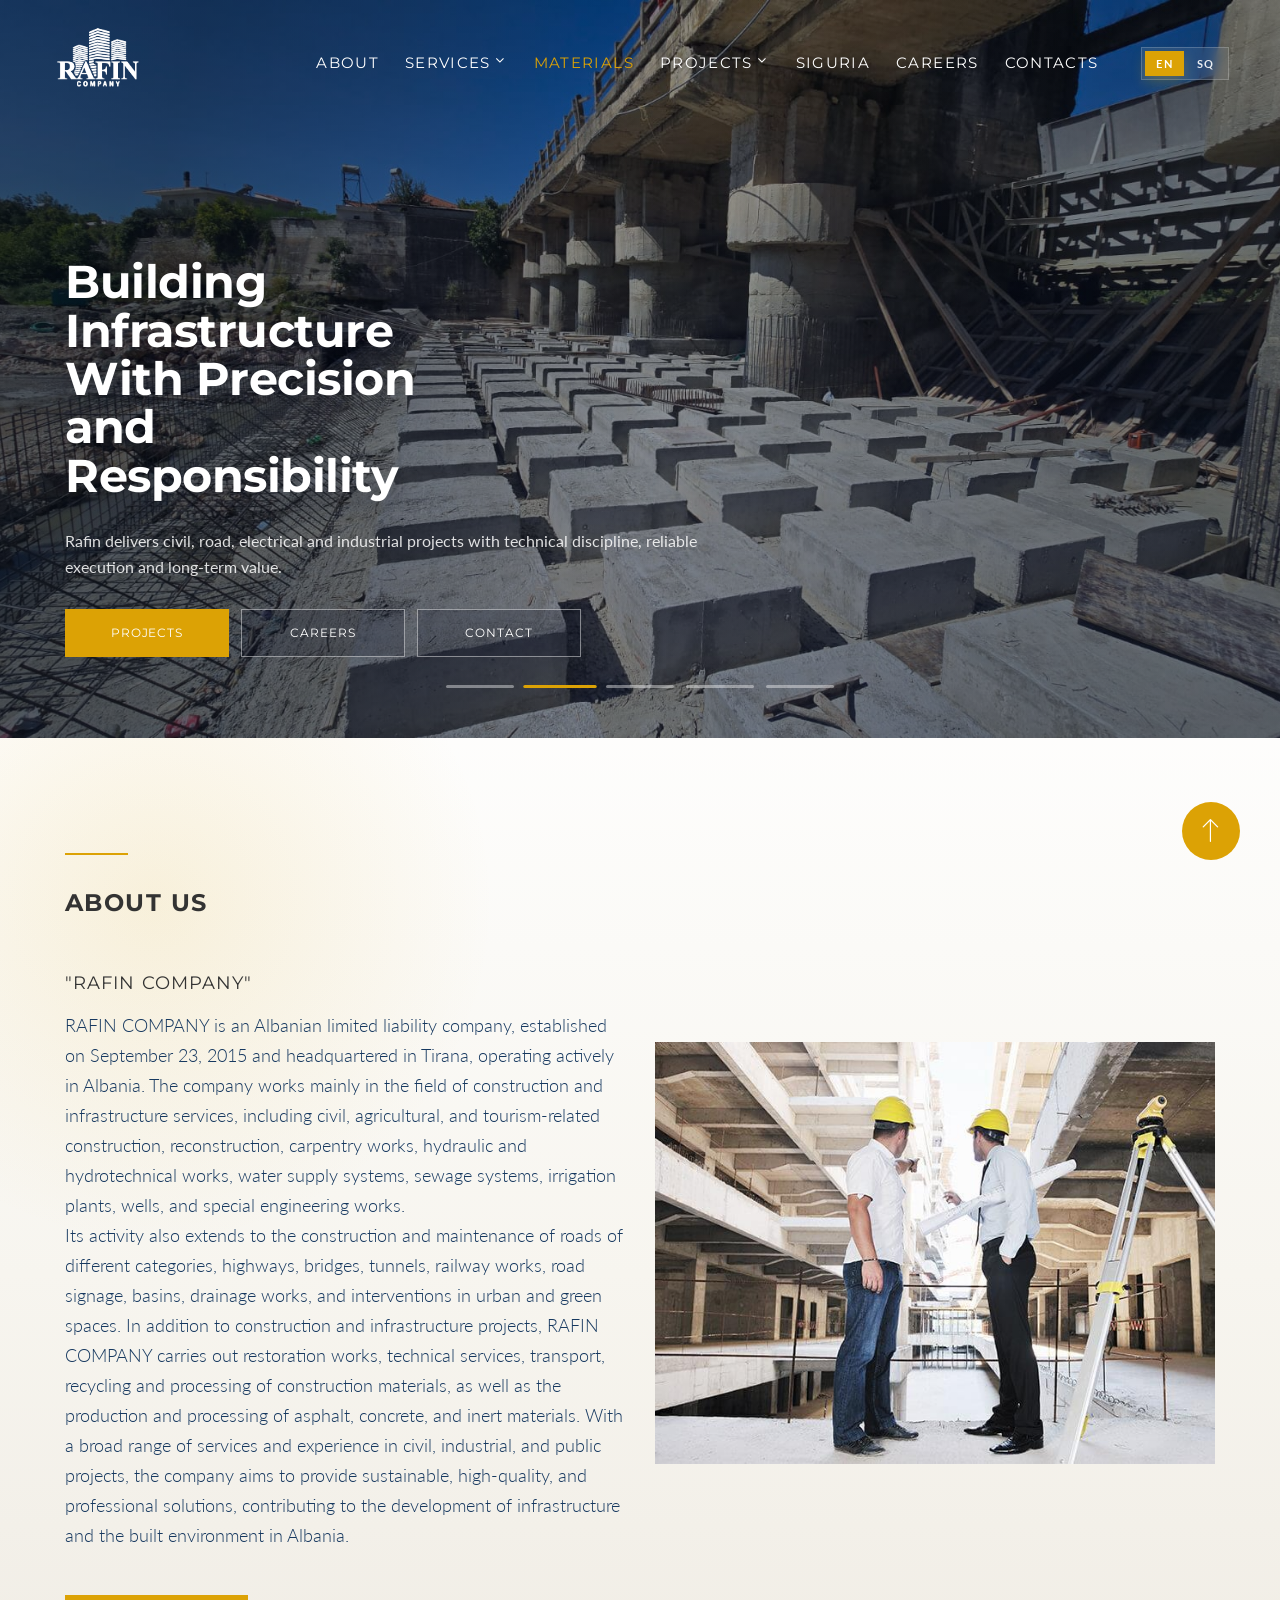
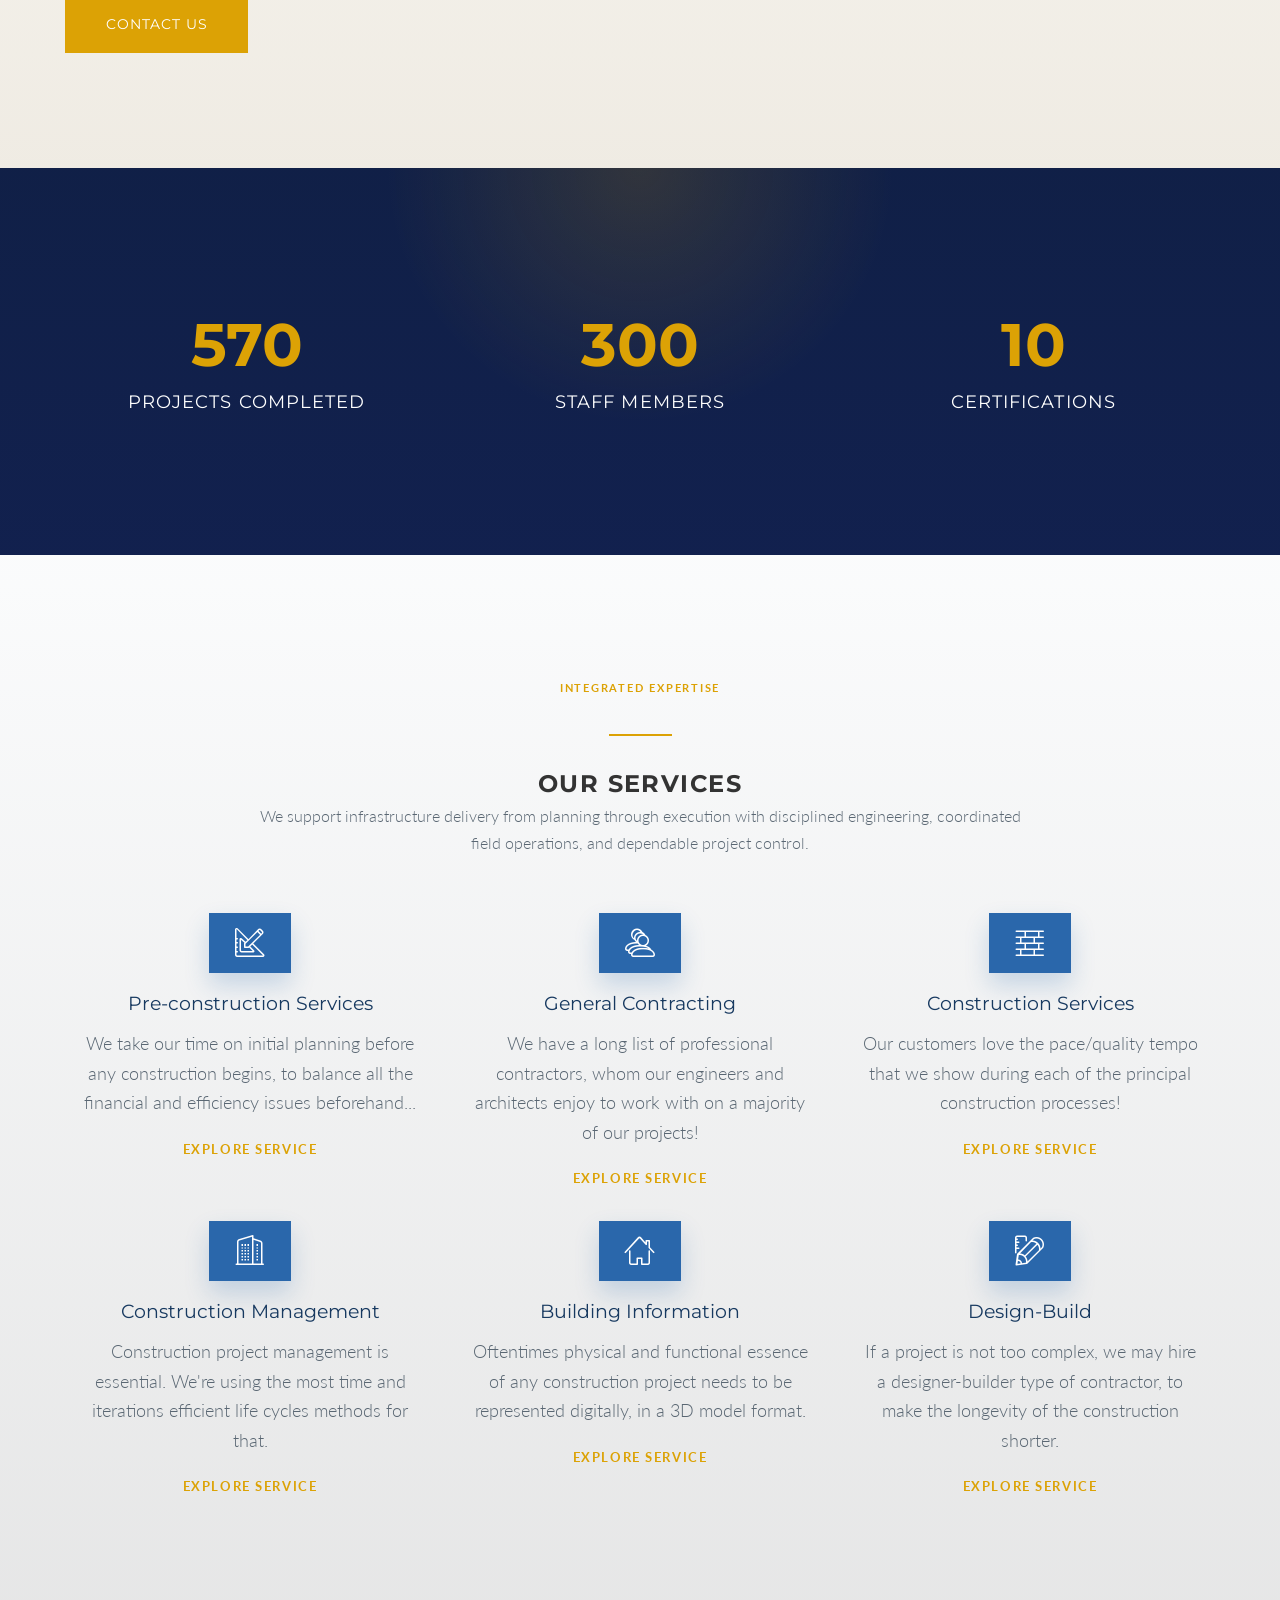
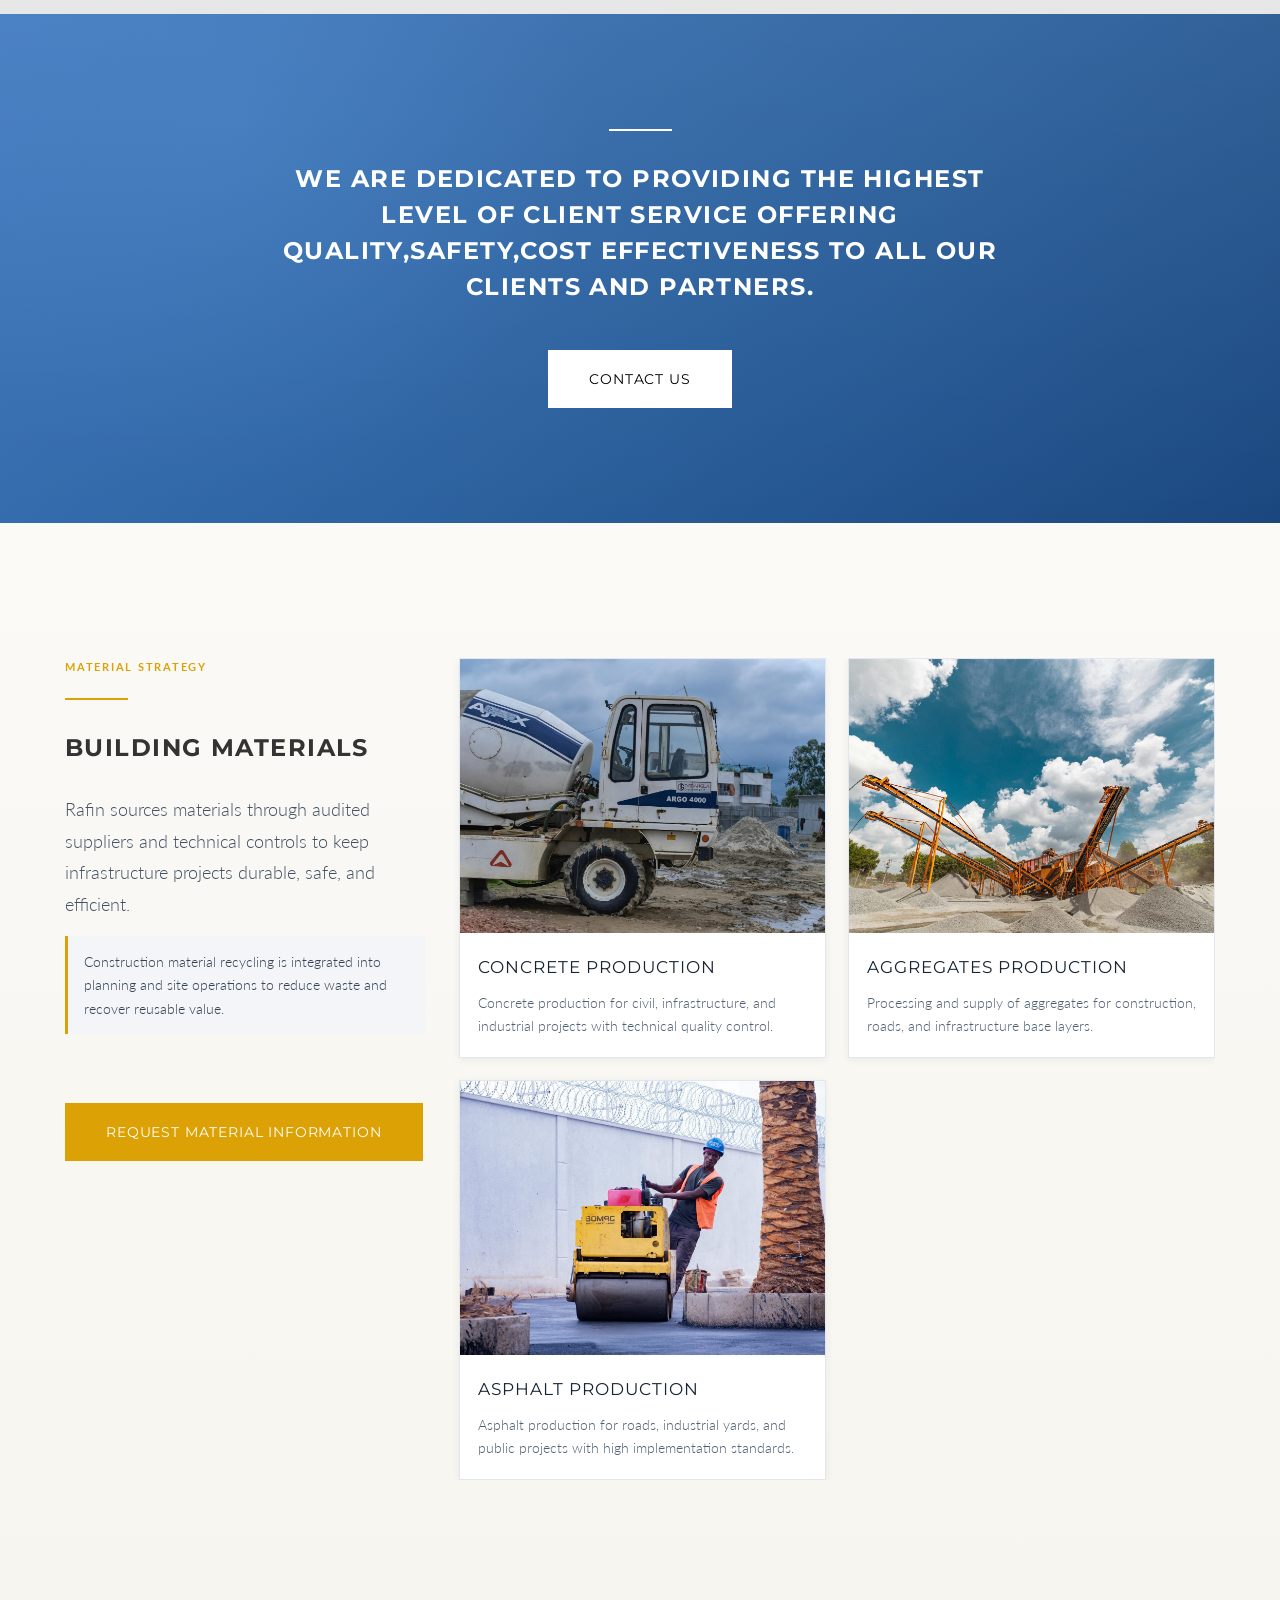
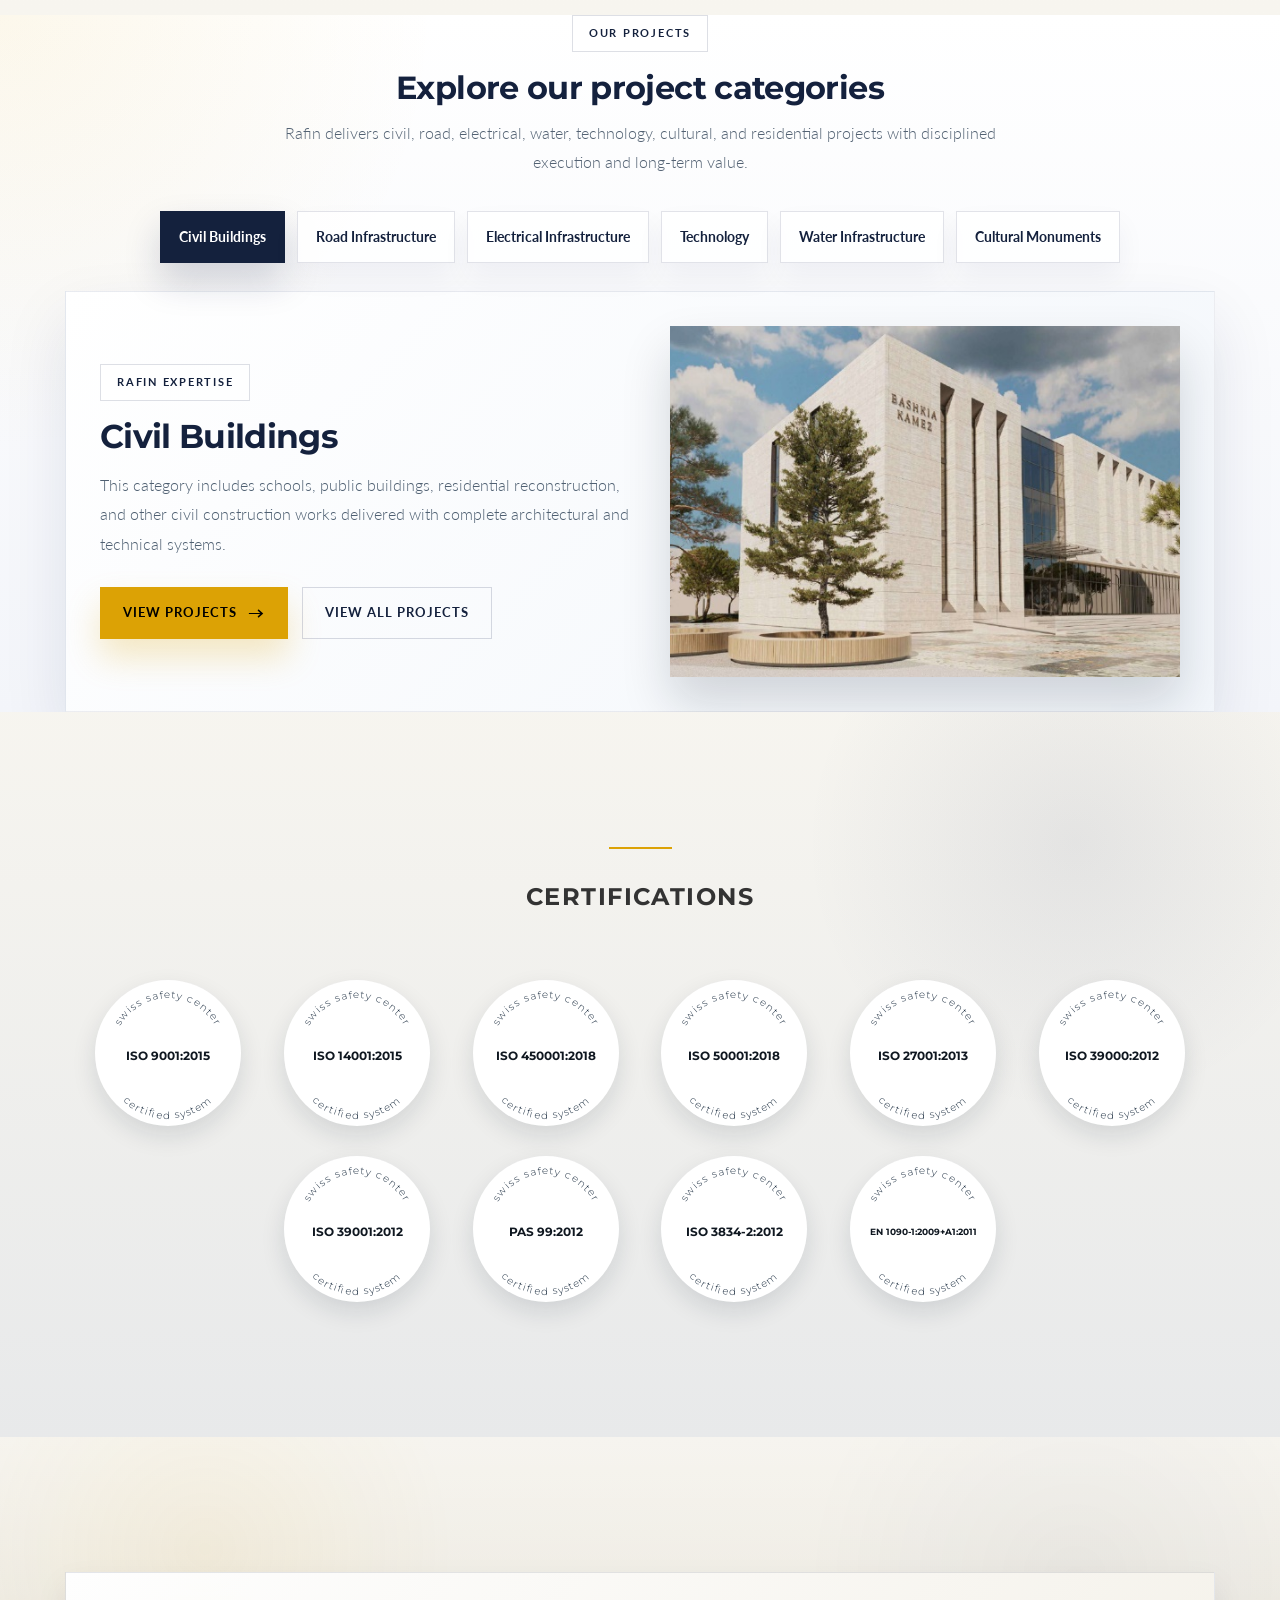
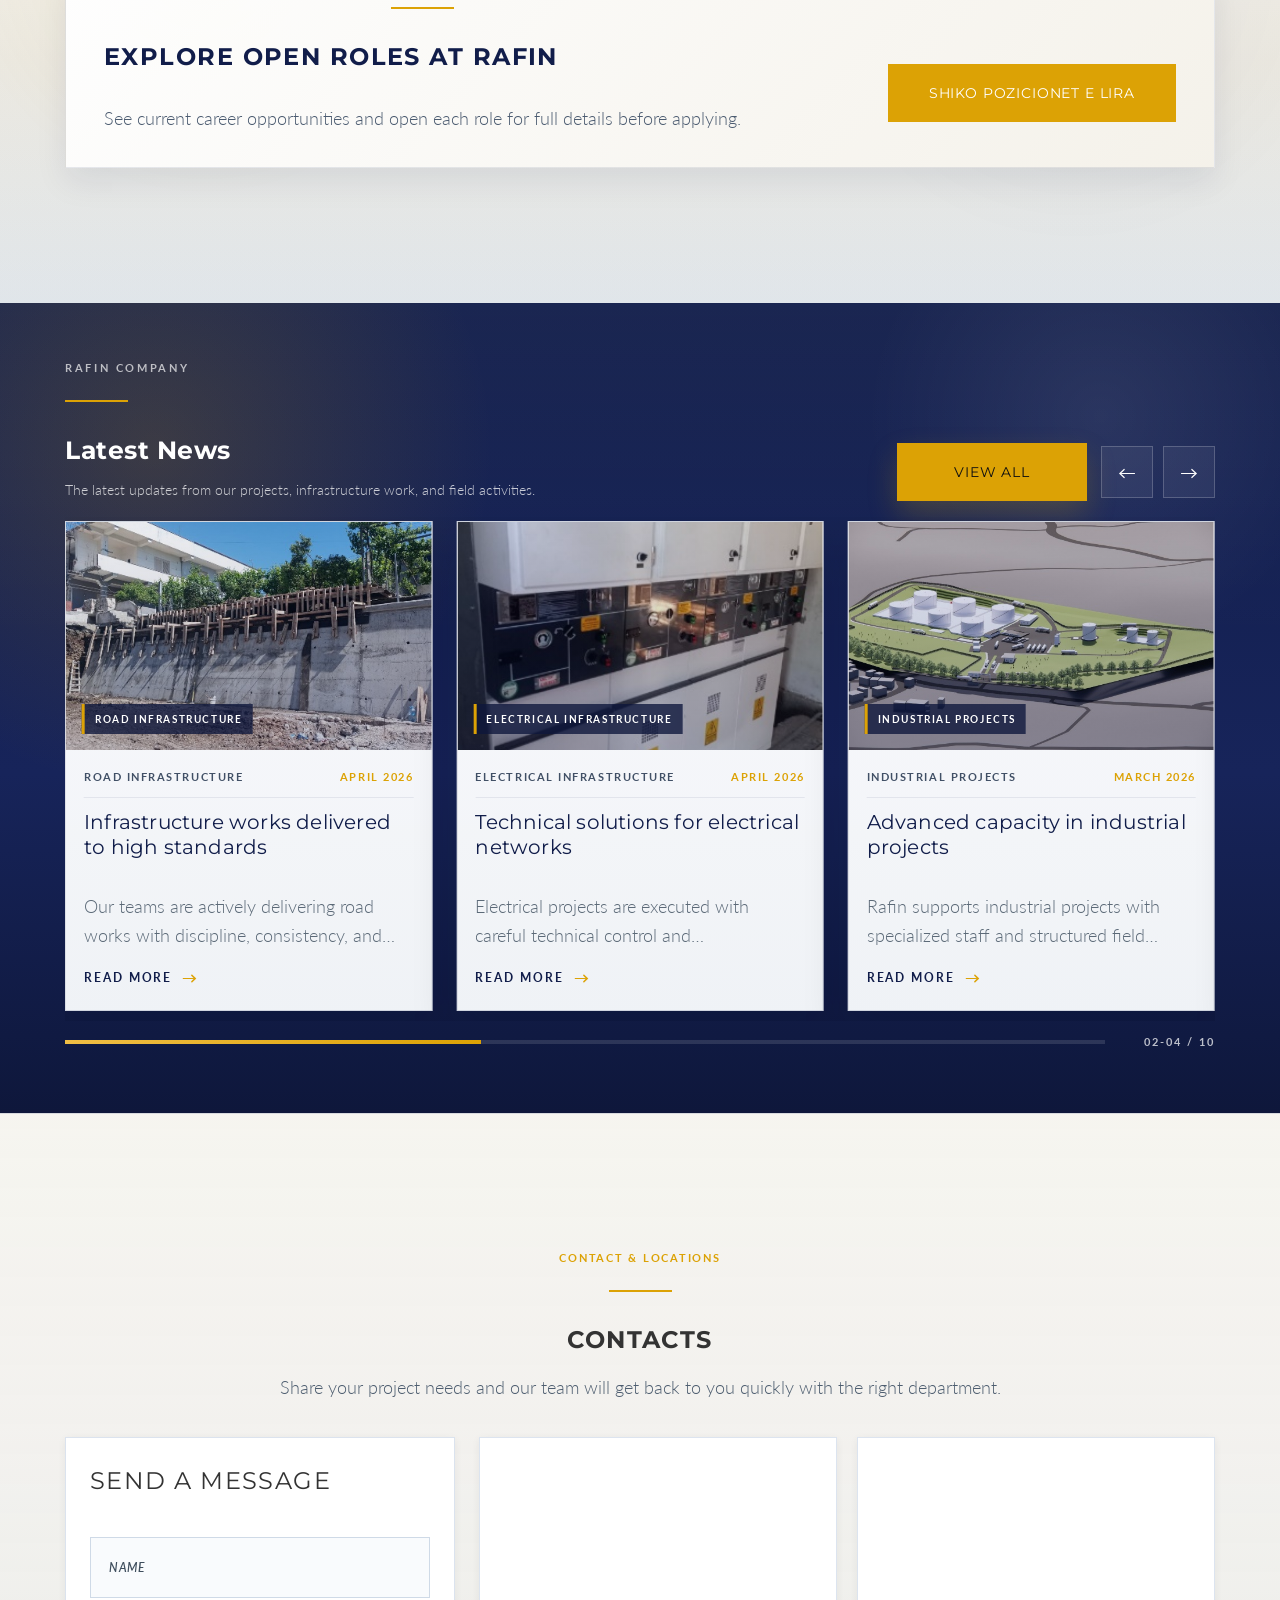
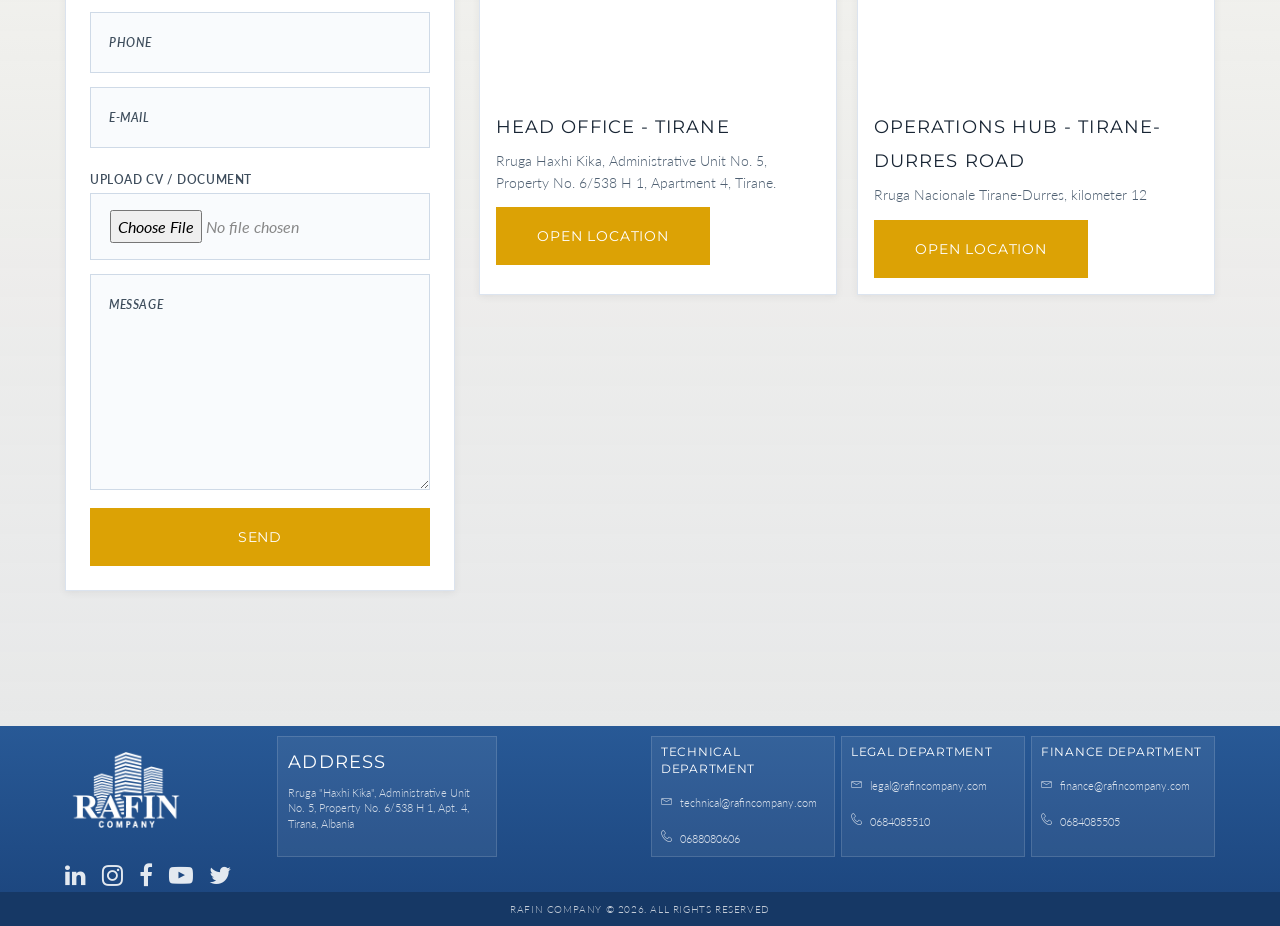
==== commit ada39dd6: "Update Rafin website design and secure Hostinger mail forms" ====
--- a/index.html
+++ b/index.html
@@ -96,6 +96,12 @@
             <div class="video-hero-slide" data-slide-index="2">
               <img src="images/projects/rruget-kryesore-5-maji-faza-3-6.jpeg" alt="" loading="lazy" decoding="async">
             </div>
+            <div class="video-hero-slide" data-slide-index="3">
+              <img src="images/projects/liqeni-farkes-pedonale-piste-vrapimi-1.png" alt="" loading="lazy" decoding="async">
+            </div>
+            <div class="video-hero-slide" data-slide-index="4">
+              <img src="images/fotot_kryesore_mesonjetorja/01_pamje_jashte_porta_001s.jpg" alt="" loading="lazy" decoding="async">
+            </div>
           </div>
         </div>
         <div class="video-hero-content">
@@ -123,6 +129,12 @@
           <button class="video-hero-indicator" type="button" data-slide-to="2" aria-label="Show slide 3" aria-pressed="false">
             <span></span>
           </button>
+          <button class="video-hero-indicator" type="button" data-slide-to="3" aria-label="Show slide 4" aria-pressed="false">
+            <span></span>
+          </button>
+          <button class="video-hero-indicator" type="button" data-slide-to="4" aria-label="Show slide 5" aria-pressed="false">
+            <span></span>
+          </button>
         </div>
       </section>
 
@@ -160,42 +172,36 @@
           </div>
           <div class="services-feature-grid">
             <a class="service-feature-card" href="services.html#pre-construction">
-              <span class="service-feature-card__index">01</span>
               <span class="service-feature-card__icon icon linear-icon-pencil-ruler" aria-hidden="true"></span>
               <h5 class="service-feature-card__title" data-i18n="Service 1 Title">Pre-construction Services</h5>
               <p class="service-feature-card__text" data-i18n="Service 1 Body">We take our time on initial planning before any construction begins, to balance all the financial and efficiency issues beforehand...</p>
               <span class="service-feature-card__link" data-i18n="Explore Service">Explore service</span>
             </a>
             <a class="service-feature-card" href="services.html#general-contracting">
-              <span class="service-feature-card__index">02</span>
               <span class="service-feature-card__icon icon linear-icon-users" aria-hidden="true"></span>
               <h5 class="service-feature-card__title" data-i18n="Service 2 Title">General Contracting</h5>
               <p class="service-feature-card__text" data-i18n="Service 2 Body">We have a long list of professional contractors, whom our engineers and architects enjoy to work with on a majority of our projects!</p>
               <span class="service-feature-card__link" data-i18n="Explore Service">Explore service</span>
             </a>
             <a class="service-feature-card" href="services.html#construction-services">
-              <span class="service-feature-card__index">03</span>
               <span class="service-feature-card__icon icon linear-icon-wall" aria-hidden="true"></span>
               <h5 class="service-feature-card__title" data-i18n="Service 3 Title">Construction Services</h5>
               <p class="service-feature-card__text" data-i18n="Service 3 Body">Our customers love the pace/quality tempo that we show during each of the principal construction processes!</p>
               <span class="service-feature-card__link" data-i18n="Explore Service">Explore service</span>
             </a>
             <a class="service-feature-card" href="services.html#construction-management">
-              <span class="service-feature-card__index">04</span>
               <span class="service-feature-card__icon icon linear-icon-apartment" aria-hidden="true"></span>
               <h5 class="service-feature-card__title" data-i18n="Service 4 Title">Construction Management</h5>
               <p class="service-feature-card__text" data-i18n="Service 4 Body">Construction project management is essential. We're using the most time and iterations efficient life cycles methods for that.</p>
               <span class="service-feature-card__link" data-i18n="Explore Service">Explore service</span>
             </a>
             <a class="service-feature-card" href="services.html#building-information">
-              <span class="service-feature-card__index">05</span>
               <span class="service-feature-card__icon icon linear-icon-home4" aria-hidden="true"></span>
               <h5 class="service-feature-card__title" data-i18n="Service 5 Title">Building Information</h5>
               <p class="service-feature-card__text" data-i18n="Service 5 Body">Oftentimes physical and functional essence of any construction project needs to be represented digitally, in a 3D model format.</p>
               <span class="service-feature-card__link" data-i18n="Explore Service">Explore service</span>
             </a>
             <a class="service-feature-card" href="services.html#design-build">
-              <span class="service-feature-card__index">06</span>
               <span class="service-feature-card__icon icon linear-icon-pencil-ruler2" aria-hidden="true"></span>
               <h5 class="service-feature-card__title" data-i18n="Service 6 Title">Design-Build</h5>
               <p class="service-feature-card__text" data-i18n="Service 6 Body">If a project is not too complex, we may hire a designer-builder type of contractor, to make the longevity of the construction shorter.</p>
@@ -512,6 +518,7 @@
     <script src="js/content-store.js" defer></script>
     <script src="js/i18n.js" defer></script>
     <script src="js/nav-projects.js" defer></script>
+    <script src="js/home-news-section.js" defer></script>
     <script src="js/home-categories.js" defer></script>
     <script src="js/certificates-section.js" defer></script>
     <script src="js/jobs-section.js" defer></script>
--- a/css/redesign.css
+++ b/css/redesign.css
@@ -2847,42 +2847,55 @@
 }
 
 .redesign-footer-main {
-  background: #111D4A;
+  padding-top: 40px;
+  padding-bottom: 18px;
+  background: linear-gradient(180deg, #255594 0%, #1c467f 100%);
   color: rgba(255, 255, 255, 0.86);
 }
 
+.redesign-footer-main .row {
+  row-gap: 20px;
+}
+
+.footer-brand-wrap img {
+  width: auto;
+  max-width: 160px;
+  height: auto;
+}
+
 .footer-brand-wrap p {
-  margin: 16px 0 0;
-  color: rgba(255, 255, 255, 0.75);
-  line-height: 1.7;
+  margin: 8px 0 0;
+  color: rgba(255, 255, 255, 0.78);
+  font-size: 13px;
+  line-height: 1.55;
 }
 
 .footer-address-card {
-  margin-top: 24px;
-  padding: 16px;
-  border: 1px solid rgba(255, 255, 255, 0.12);
-  border-radius: 12px;
-  background: rgba(255, 255, 255, 0.03);
+  margin-top: 16px;
+  padding: 12px 14px;
+  border: 1px solid rgba(255, 255, 255, 0.14);
+  border-radius: 10px;
+  background: rgba(255, 255, 255, 0.06);
 }
 
 .footer-address-card h6 {
-  margin-bottom: 8px;
+  margin-bottom: 6px;
   color: #fff;
 }
 
 .footer-address-card p {
   margin: 0;
-  color: rgba(255, 255, 255, 0.76);
-  font-size: 14px;
-  line-height: 1.7;
+  color: rgba(255, 255, 255, 0.78);
+  font-size: 13px;
+  line-height: 1.55;
   overflow-wrap: anywhere;
 }
 
 .footer-social-list {
   display: flex;
   flex-wrap: wrap;
-  gap: 10px;
-  margin: 24px 0 0;
+  gap: 14px;
+  margin: 16px 0 0;
   padding: 0;
   list-style: none;
 }
@@ -2891,45 +2904,41 @@
   display: inline-flex;
   align-items: center;
   justify-content: center;
-  width: 44px;
-  height: 44px;
-  border: 1px solid rgba(255, 255, 255, 0.2);
-  border-radius: 50%;
-  color: #fff;
+  color: rgba(255, 255, 255, 0.88);
   font-size: 20px;
   text-decoration: none;
-  background: rgba(255, 255, 255, 0.06);
+  line-height: 1;
 }
 
 .footer-social-list a:hover,
 .footer-social-list a:focus-visible {
-  border-color: var(--rafin-accent);
-  background: rgba(211, 154, 41, 0.2);
-  color: #fff;
+  color: var(--rafin-accent);
+  opacity: 1;
+  transform: translateY(-1px);
 }
 
 .footer-section-head h5 {
-  margin-bottom: 16px;
+  margin-bottom: 12px;
   color: #fff;
 }
 
 .footer-departments-grid {
   display: grid;
   grid-template-columns: repeat(3, minmax(0, 1fr));
-  gap: 14px;
+  gap: 10px;
 }
 
 .footer-department-card {
-  padding: 14px;
-  border: 1px solid rgba(255, 255, 255, 0.12);
-  border-radius: 12px;
-  background: rgba(255, 255, 255, 0.03);
+  padding: 12px 14px;
+  border: 1px solid rgba(255, 255, 255, 0.14);
+  border-radius: 10px;
+  background: rgba(255, 255, 255, 0.06);
 }
 
 .footer-department-card h6 {
-  margin-bottom: 10px;
+  margin-bottom: 8px;
   color: #fff;
-  font-size: 15px;
+  font-size: 14px;
   line-height: 1.4;
 }
 
@@ -2940,17 +2949,18 @@
 }
 
 .footer-department-card li+li {
-  margin-top: 7px;
+  margin-top: 6px;
 }
 
 .footer-department-card a {
   display: inline-flex;
   align-items: flex-start;
   gap: 8px;
-  color: rgba(255, 255, 255, 0.8);
-  font-size: 13px;
+  color: rgba(255, 255, 255, 0.82);
+  font-size: 12px;
   text-decoration: none;
   white-space: normal;
+  line-height: 1.5;
   overflow-wrap: anywhere;
 }
 
@@ -2959,69 +2969,21 @@
   color: #fff;
 }
 
-.footer-newsletter {
-  margin-top: 20px;
-  padding-top: 18px;
-  border-top: 1px solid rgba(255, 255, 255, 0.12);
-}
-
-.footer-newsletter h6 {
-  margin-bottom: 10px;
-  color: #fff;
-}
-
-.footer-inline-form {
-  display: grid;
-  grid-template-columns: minmax(0, 1fr) auto;
-  gap: 10px;
-  align-items: end;
-}
-
-.footer-inline-form .form-wrap {
-  margin: 0;
-}
-
-.footer-inline-form .form-label {
-  color: rgba(255, 255, 255, 0.75);
-  font-size: 12px;
-  font-weight: 600;
-  letter-spacing: 0.05em;
-  text-transform: uppercase;
-}
-
-.footer-inline-form .form-input {
-  min-height: 48px;
-  border: 1px solid rgba(255, 255, 255, 0.2);
-  border-radius: 10px;
-  background: rgba(255, 255, 255, 0.06);
-  color: #fff;
-}
-
-.footer-inline-form .button {
-  min-height: 48px;
-  padding: 0 24px;
-  border-radius: 10px;
-}
-
-.footer-inline-form .form-input:focus {
-  border-color: rgba(211, 154, 41, 0.8);
-}
-
 .redesign-footer-bottom {
-  background: #111D4A;
+  background: #183b6d;
 }
 
 .redesign-footer-bottom .footer-corporate__inner {
   display: flex;
   align-items: center;
   justify-content: center;
-  min-height: 64px;
+  min-height: 42px;
 }
 
 .redesign-footer-bottom .rights {
   margin: 0;
-  color: rgba(255, 255, 255, 0.72);
-  font-size: 12px;
+  color: rgba(255, 255, 255, 0.74);
+  font-size: 11px;
   letter-spacing: 0.06em;
   text-transform: uppercase;
 }
@@ -3083,13 +3045,6 @@
     padding: 30px 28px 28px;
   }
 
-  .footer-inline-form {
-    grid-template-columns: 1fr;
-  }
-
-  .footer-inline-form .button {
-    width: 100%;
-  }
 }
 
 @media (max-width: 767px) {
@@ -3952,12 +3907,6 @@
   box-shadow: 0 0 0 1px rgba(252, 163, 17, 0.45), 0 18px 32px rgba(6, 12, 20, 0.24) !important;
 }
 
-.footer-inline-form .button:hover {
-  background-color: #fff !important;
-  border-color: #fff !important;
-  color: #111D4A !important;
-}
-
 /* Services icons hover follows the same blue as button hover */
 .desktop #services .blurb-circle .blurb-circle__icon .icon::after {
   background: #111D4A;
@@ -4262,7 +4211,6 @@
   .contacts-map-copy p,
   .footer-address-card p,
   .footer-brand-wrap p,
-  .footer-newsletter p,
   .redesign-footer-bottom .rights,
   .footer-department-card a,
   .project-page .project-detail-nav-card__meta,
@@ -4280,7 +4228,6 @@
   .project-page .project-detail-nav-card__title,
   .project-page .project-info-box h5,
   .footer-department-card h6,
-  .footer-newsletter h6,
   .contacts-map-copy h6,
   .contacts-form-card h5,
   .footer-section-head h5 {
@@ -4291,8 +4238,6 @@
   .contacts-form-card .form-label,
   .contacts-form-card .form-label-outside,
   .contacts-form-card .form-input,
-  .footer-inline-form .form-label,
-  .footer-inline-form .form-input,
   .jobs-filter-control,
   .projects-page .projects-filter-btn,
   .projects-page .projects-filter-bar__count {
@@ -4308,8 +4253,7 @@
     gap: 36px;
   }
 
-  .contacts-form-card .form-input,
-  .footer-inline-form .form-input {
+  .contacts-form-card .form-input {
     min-height: 64px;
   }
 
@@ -4317,8 +4261,7 @@
     min-height: 220px;
   }
 
-  .contacts-form-actions .button,
-  .footer-inline-form .button {
+  .contacts-form-actions .button {
     min-height: 64px;
     font-size: 21px !important;
   }
@@ -4435,7 +4378,6 @@
   .project-page .project-detail-nav-card__title,
   .project-page .project-info-box h5,
   .footer-department-card h6,
-  .footer-newsletter h6,
   .contacts-map-copy h6,
   .contacts-form-card h5,
   .footer-section-head h5 {
@@ -4456,7 +4398,6 @@
   .contacts-map-copy p,
   .footer-address-card p,
   .footer-brand-wrap p,
-  .footer-newsletter p,
   .redesign-footer-bottom .rights,
   .footer-department-card a,
   .project-page .project-detail-nav-card__meta,
@@ -4470,8 +4411,6 @@
   .contacts-form-card .form-label,
   .contacts-form-card .form-label-outside,
   .contacts-form-card .form-input,
-  .footer-inline-form .form-label,
-  .footer-inline-form .form-input,
   .jobs-filter-control,
   .projects-page .projects-filter-btn,
   .projects-page .projects-filter-bar__count {
@@ -4486,8 +4425,7 @@
     grid-template-columns: minmax(0, 700px) minmax(0, 1fr);
   }
 
-  .contacts-form-card .form-input,
-  .footer-inline-form .form-input {
+  .contacts-form-card .form-input {
     min-height: 72px;
   }
 
@@ -4495,8 +4433,7 @@
     min-height: 260px;
   }
 
-  .contacts-form-actions .button,
-  .footer-inline-form .button {
+  .contacts-form-actions .button {
     min-height: 72px;
     font-size: 24px !important;
   }
@@ -4571,7 +4508,6 @@
   .contacts-map-copy p,
   .footer-address-card p,
   .footer-brand-wrap p,
-  .footer-newsletter p,
   .redesign-footer-bottom .rights,
   .footer-department-card a,
   .project-page .project-detail-nav-card__meta,
@@ -4589,7 +4525,6 @@
   .project-page .project-detail-nav-card__title,
   .project-page .project-info-box h5,
   .footer-department-card h6,
-  .footer-newsletter h6,
   .contacts-map-copy h6,
   .contacts-form-card h5,
   .footer-section-head h5 {
@@ -4598,9 +4533,7 @@
 
   .contacts-form-card .form-label,
   .contacts-form-card .form-label-outside,
-  .contacts-form-card .form-input,
-  .footer-inline-form .form-label,
-  .footer-inline-form .form-input {
+  .contacts-form-card .form-input {
     font-size: 27px;
   }
 }
@@ -5837,30 +5770,22 @@
 }
 
 .footer-social-list {
-  gap: 10px;
-}
-
-.footer-social-list a,
-.footer-social-list__placeholder {
-  display: inline-flex;
-  align-items: center;
-  justify-content: center;
-  width: 46px;
-  height: 46px;
-  border: 1px solid rgba(255, 255, 255, 0.18);
-  color: #fff;
-  background: rgba(255, 255, 255, 0.04);
+  gap: 14px;
+}
+
+.footer-social-list a {
+  width: auto;
+  height: auto;
+  border: 0;
+  color: rgba(255, 255, 255, 0.88);
+  background: transparent;
 }
 
 .footer-social-list a:hover,
 .footer-social-list a:focus-visible {
-  border-color: var(--rafin-accent);
-  color: #fff;
-  background: rgba(220, 162, 5, 0.2);
-}
-
-.footer-social-list__placeholder {
-  opacity: 0.45;
+  border-color: transparent;
+  color: var(--rafin-accent);
+  background: transparent;
 }
 
 @media (max-width: 1199px) {
@@ -6185,8 +6110,7 @@
     width: 100%;
   }
 
-  .footer-social-list a,
-  .footer-social-list__placeholder {
+  .footer-social-list a {
     width: 42px;
     height: 42px;
   }
@@ -6497,3 +6421,317 @@
     max-height: 48px !important;
   }
 }
+
+/* Phase 14: lighter blue palette, shorter shared header, compact footer, and homepage services refresh */
+:root {
+  --rafin-ink: #173960;
+  --rafin-dark: #2a67ab;
+  --rafin-dark-soft: #4d84c7;
+  --rafin-surface-ink: #1c4a82;
+  --rafin-surface-charcoal: #173b6d;
+  --rafin-accent: #dca205;
+  --rafin-focus: 0 0 0 3px rgba(220, 162, 5, 0.32);
+  --rafin-ink-wash-soft: rgba(42, 103, 171, 0.06);
+  --rafin-ink-wash-strong: rgba(42, 103, 171, 0.14);
+  --projects-filter-top: 70px;
+}
+
+a,
+a:active,
+a:focus {
+  color: var(--rafin-accent);
+}
+
+a:hover,
+a:focus {
+  color: var(--rafin-surface-ink);
+}
+
+html body .button-primary {
+  background-color: var(--rafin-accent);
+  border-color: var(--rafin-accent);
+}
+
+html body .button-primary:hover,
+html body .button-primary:focus,
+html body .button-primary:active {
+  background-color: var(--rafin-surface-ink);
+  border-color: var(--rafin-surface-ink);
+}
+
+.heading-decorated::before {
+  background: var(--rafin-accent);
+}
+
+.page-header .rd-navbar-nav > li > a:hover,
+.page-header .rd-navbar-nav > li.active > a,
+.page-header .rd-navbar-dropdown > li > a:hover {
+  color: var(--rafin-accent);
+}
+
+.page-header .modern-lang-switch .lang-toggle-item.active {
+  background: var(--rafin-accent);
+  box-shadow: 0 6px 14px rgba(220, 162, 5, 0.28);
+}
+
+.page-header .rd-navbar-static.rd-navbar--is-stuck,
+.page-header .rd-navbar-static.rd-navbar--is-clone,
+.rd-navbar-static.rd-navbar--is-stuck,
+.rd-navbar-static.rd-navbar--is-clone {
+  background: rgba(23, 59, 109, 0.94) !important;
+}
+
+.page-header .rd-navbar-nav > li > .rd-navbar-dropdown {
+  border-color: rgba(91, 155, 223, 0.28);
+  background: linear-gradient(180deg, rgba(28, 74, 130, 0.98) 0%, rgba(23, 59, 109, 0.98) 100%);
+  box-shadow: 0 14px 30px rgba(23, 59, 109, 0.2);
+}
+
+#services + .section-md.bg-accent.text-center {
+  background: linear-gradient(135deg, #3f78bf 0%, #2c629f 52%, #1b477f 100%);
+}
+
+#services + .section-md.bg-accent.text-center::before {
+  background:
+    radial-gradient(circle at 18% 22%, rgba(91, 155, 223, 0.22), transparent 32%),
+    linear-gradient(180deg, rgba(255, 255, 255, 0.06) 0%, rgba(255, 255, 255, 0) 100%);
+}
+
+#services .services-feature-grid {
+  gap: 20px;
+}
+
+#services .service-feature-card {
+  display: block;
+  padding: 10px 14px 0;
+  border: 0;
+  background: transparent;
+  box-shadow: none;
+  text-align: center;
+  clip-path: none;
+  overflow: visible;
+}
+
+#services .service-feature-card::before {
+  display: none;
+}
+
+#services .service-feature-card > * {
+  position: static;
+}
+
+#services .service-feature-card:hover,
+#services .service-feature-card:focus-visible {
+  transform: translateY(-2px);
+  box-shadow: none;
+}
+
+#services .service-feature-card__icon {
+  display: inline-flex;
+  align-items: center;
+  justify-content: center;
+  width: 82px;
+  height: 60px;
+  margin: 0 auto 18px;
+  border-radius: 0;
+  background: var(--rafin-dark);
+  color: #fff;
+  font-size: 30px;
+  box-shadow: 0 12px 24px rgba(42, 103, 171, 0.22);
+}
+
+#services .service-feature-card__title {
+  margin-bottom: 12px;
+  color: var(--rafin-ink);
+}
+
+#services .service-feature-card__text {
+  max-width: 34ch;
+  margin: 0 auto 14px;
+  line-height: 1.64;
+}
+
+#services .service-feature-card__link {
+  display: inline-block;
+  margin-top: 0;
+  color: var(--rafin-accent);
+}
+
+#services .service-feature-card:hover .service-feature-card__link,
+#services .service-feature-card:focus-visible .service-feature-card__link {
+  color: var(--rafin-accent);
+}
+
+.redesign-footer-main {
+  background: linear-gradient(180deg, #285996 0%, #1b447c 100%);
+  padding: 10px 0 0 !important;
+}
+
+.redesign-footer-bottom {
+  background: #163865;
+  padding: 4px 0 !important;
+}
+
+.footer-brand-wrap {
+  display: flex;
+  flex-direction: column;
+  align-items: flex-start;
+  text-align: left;
+  justify-content: center;
+  flex: 0 0 auto;
+}
+
+.footer-content-row {
+  display: flex;
+  align-items: stretch;
+  justify-content: flex-end;
+  gap: 8px;
+}
+
+.footer-address-card {
+  margin-top: 0;
+  padding: 8px 10px;
+  flex: 0 0 220px;
+  max-width: 220px;
+}
+
+.footer-social-list {
+  gap: 16px;
+  margin-top: 6px;
+}
+
+.footer-departments-grid {
+  display: grid;
+  grid-template-columns: repeat(3, minmax(0, 184px));
+  gap: 6px;
+  justify-content: end;
+}
+
+.footer-department-card {
+  padding: 7px 9px;
+  max-width: 184px;
+}
+
+.footer-departments-wrap {
+  display: flex;
+  flex-direction: column;
+  justify-content: flex-end;
+  flex: 1 1 auto;
+  min-width: 0;
+  height: 100%;
+}
+
+.footer-social-list a {
+  width: auto !important;
+  height: auto !important;
+  border: 0 !important;
+  background: transparent !important;
+  box-shadow: none !important;
+  color: rgba(255, 255, 255, 0.88);
+  font-size: 24px;
+  transition: color 0.2s ease, transform 0.2s ease;
+}
+
+.footer-social-list a:hover,
+.footer-social-list a:focus-visible {
+  color: var(--rafin-accent);
+  transform: scale(1.12);
+}
+
+.footer-brand-wrap img {
+  width: 120px;
+  height: 120px;
+  max-width: none;
+  max-height: none;
+  object-fit: contain;
+  object-position: center center;
+}
+
+.footer-brand-wrap .brand-name {
+  display: inline-flex;
+  align-items: center;
+  justify-content: flex-start;
+  width: 120px;
+  height: 120px;
+  margin-left: 0;
+}
+
+.footer-address-card p,
+.footer-department-card a {
+  font-size: 11px;
+  line-height: 1.4;
+}
+
+.footer-department-card h6 {
+  margin-bottom: 5px;
+  font-size: 12px;
+}
+
+.redesign-footer-bottom .footer-corporate__inner {
+  min-height: 26px;
+}
+
+.redesign-footer-bottom .rights {
+  font-size: 10px;
+  line-height: 1.2;
+}
+
+@media (min-width: 1200px) {
+  .redesign-footer-main .row {
+    align-items: start;
+  }
+
+  .redesign-footer-main .col-lg-4 {
+    display: flex;
+    flex-direction: column;
+    justify-content: center;
+    flex: 0 0 18%;
+    max-width: 18%;
+  }
+
+  .redesign-footer-main .col-lg-8 {
+    flex: 0 0 82%;
+    max-width: 82%;
+  }
+}
+
+@media (max-width: 1199px) {
+  .footer-address-card,
+  .footer-department-card {
+    max-width: none;
+  }
+
+  .footer-content-row {
+    display: block;
+  }
+
+  .footer-address-card {
+    margin-top: 8px;
+    flex: 0 0 auto;
+  }
+
+  .footer-departments-grid {
+    grid-template-columns: repeat(2, minmax(0, 1fr));
+    justify-content: stretch;
+  }
+
+  .footer-brand-wrap .brand-name {
+    height: 46px;
+  }
+
+  .footer-brand-wrap img {
+    max-width: 240px;
+    max-height: 46px;
+  }
+
+  #services .service-feature-card {
+    padding-left: 8px;
+    padding-right: 8px;
+  }
+}
+
+@media (max-width: 767px) {
+  .footer-departments-grid {
+    grid-template-columns: 1fr;
+  }
+}
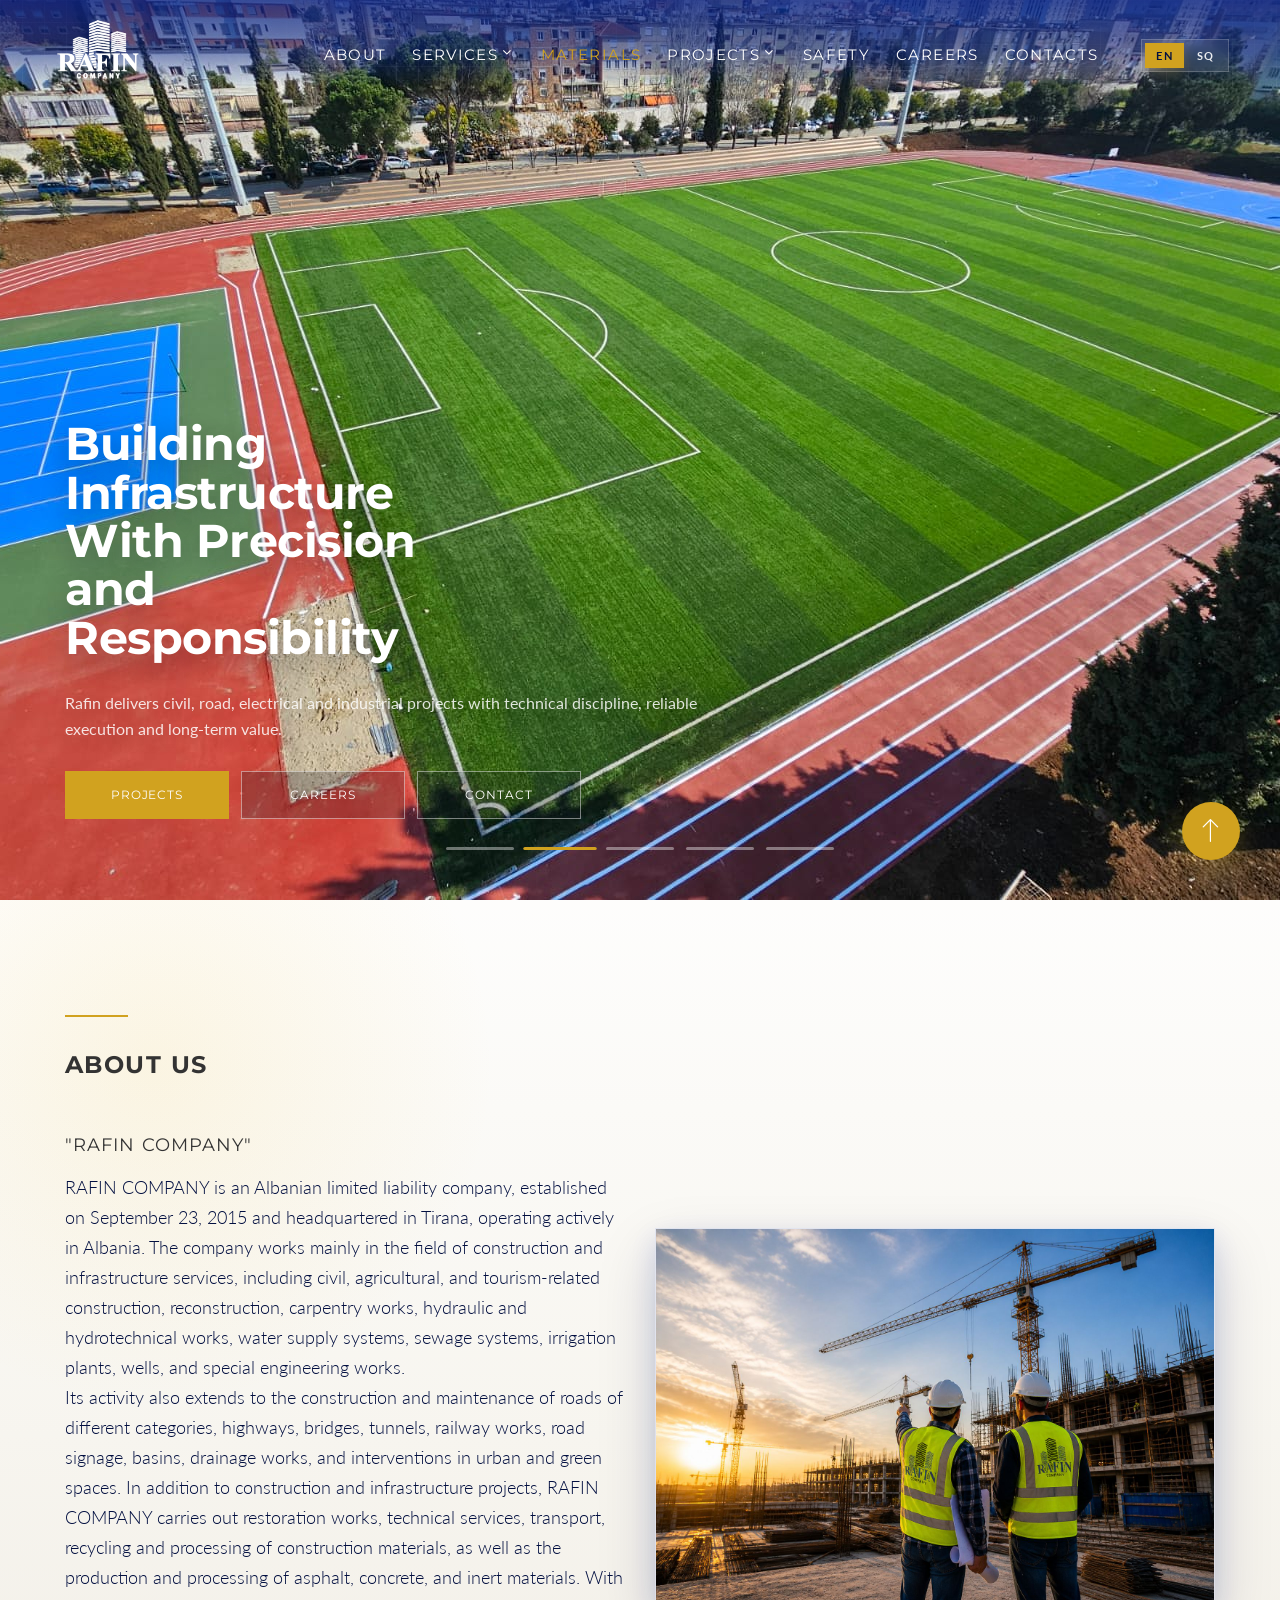
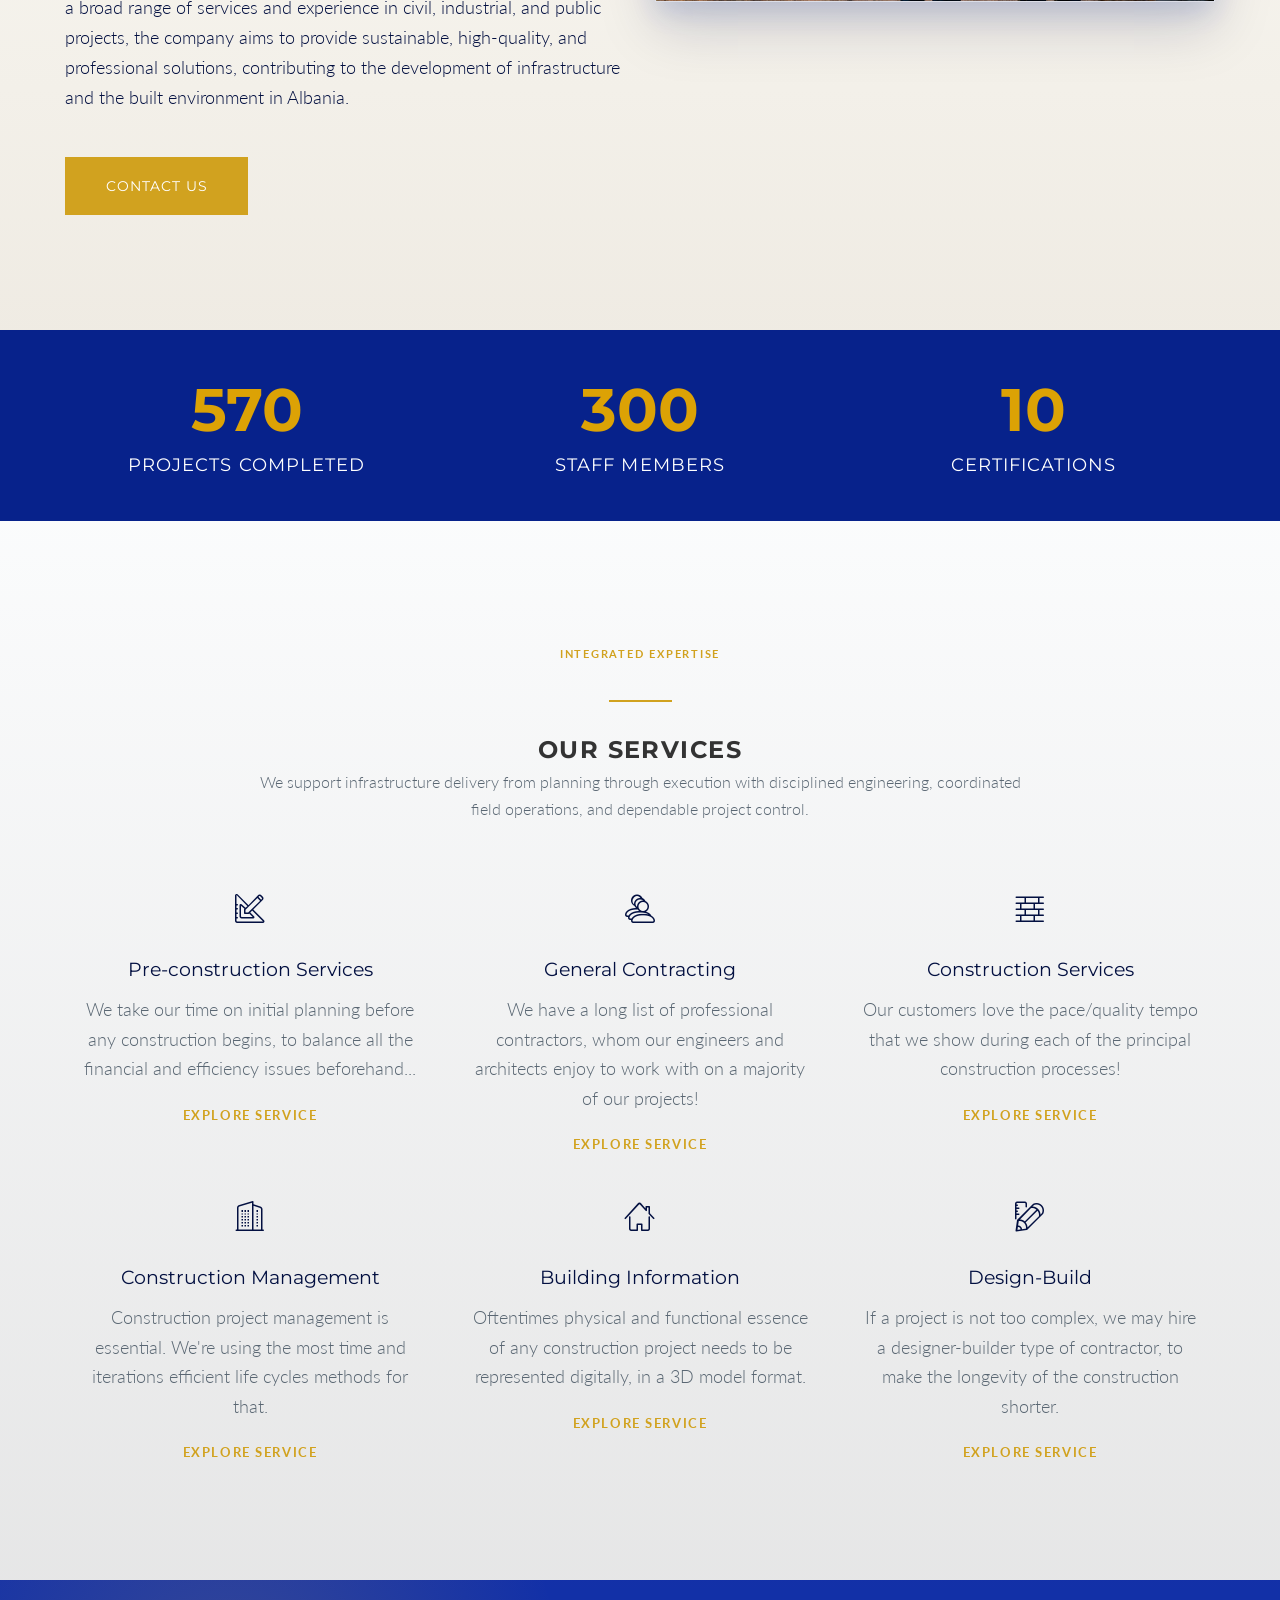
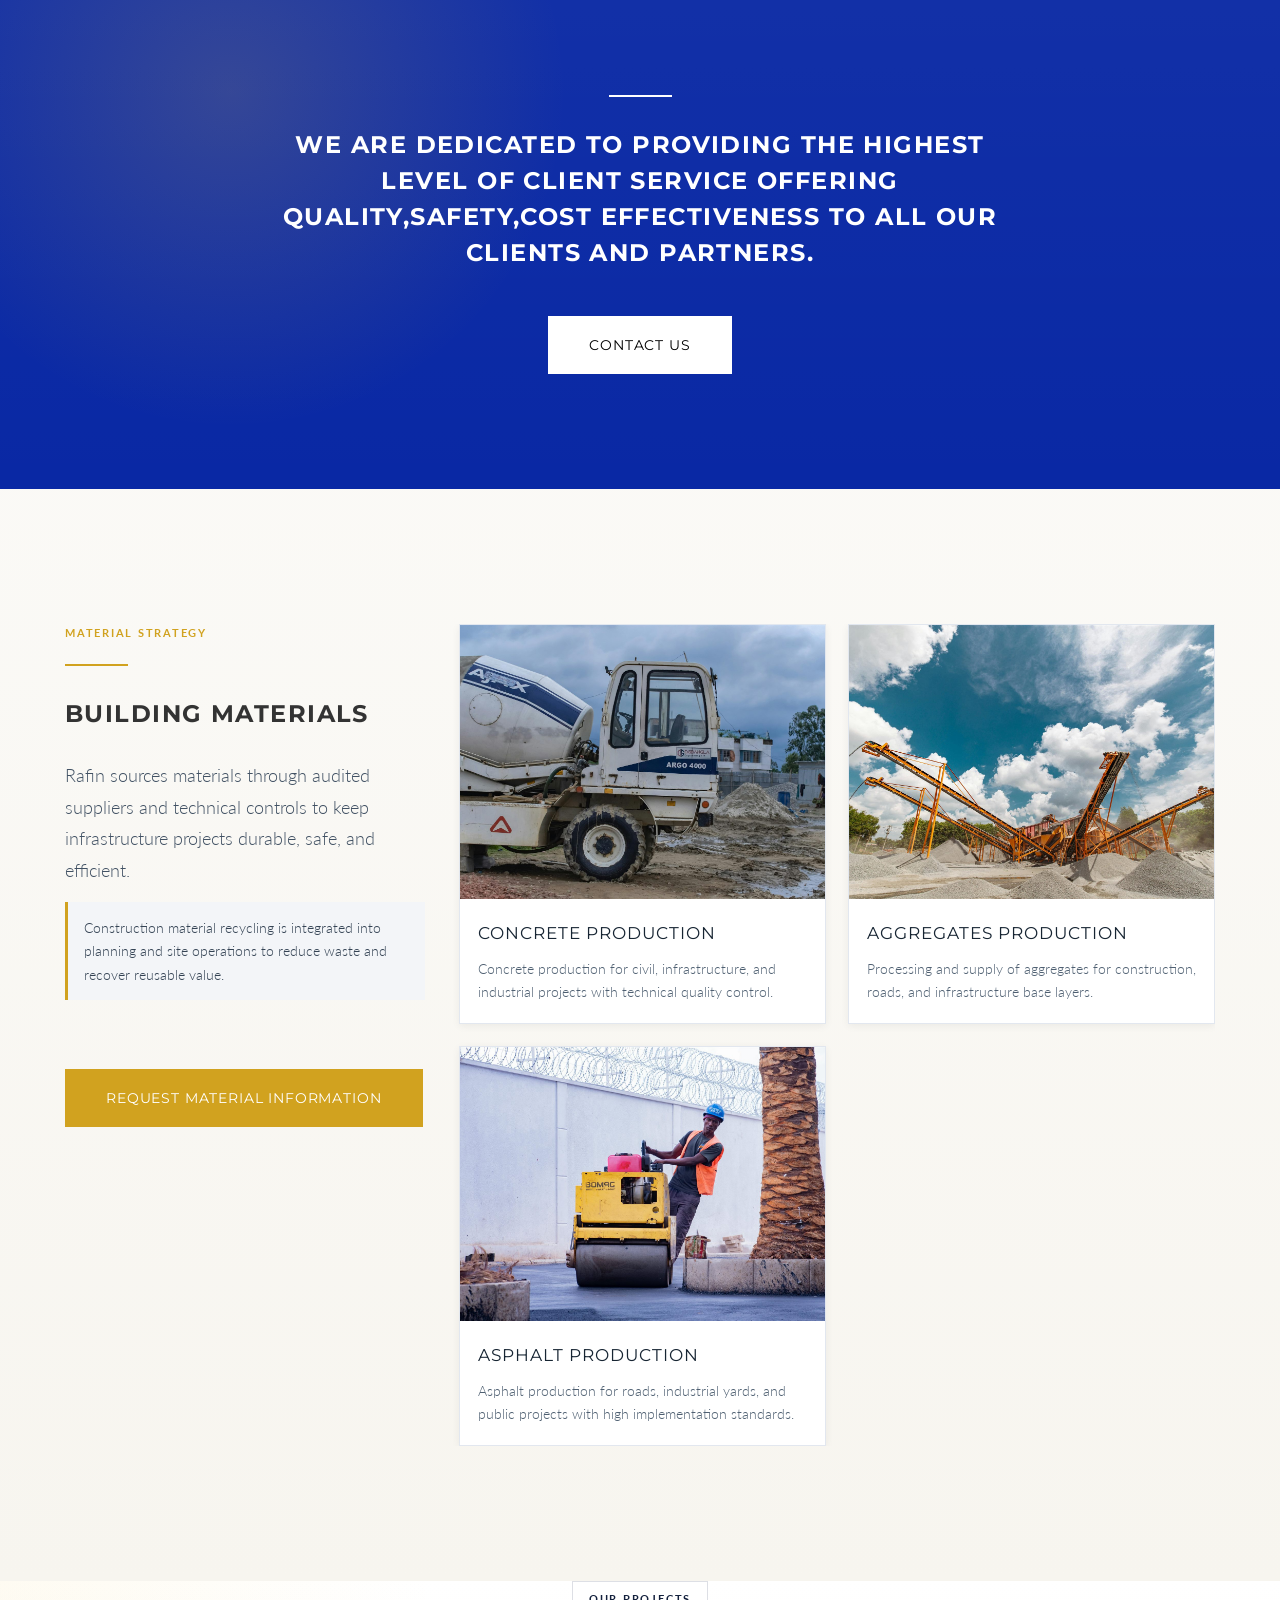
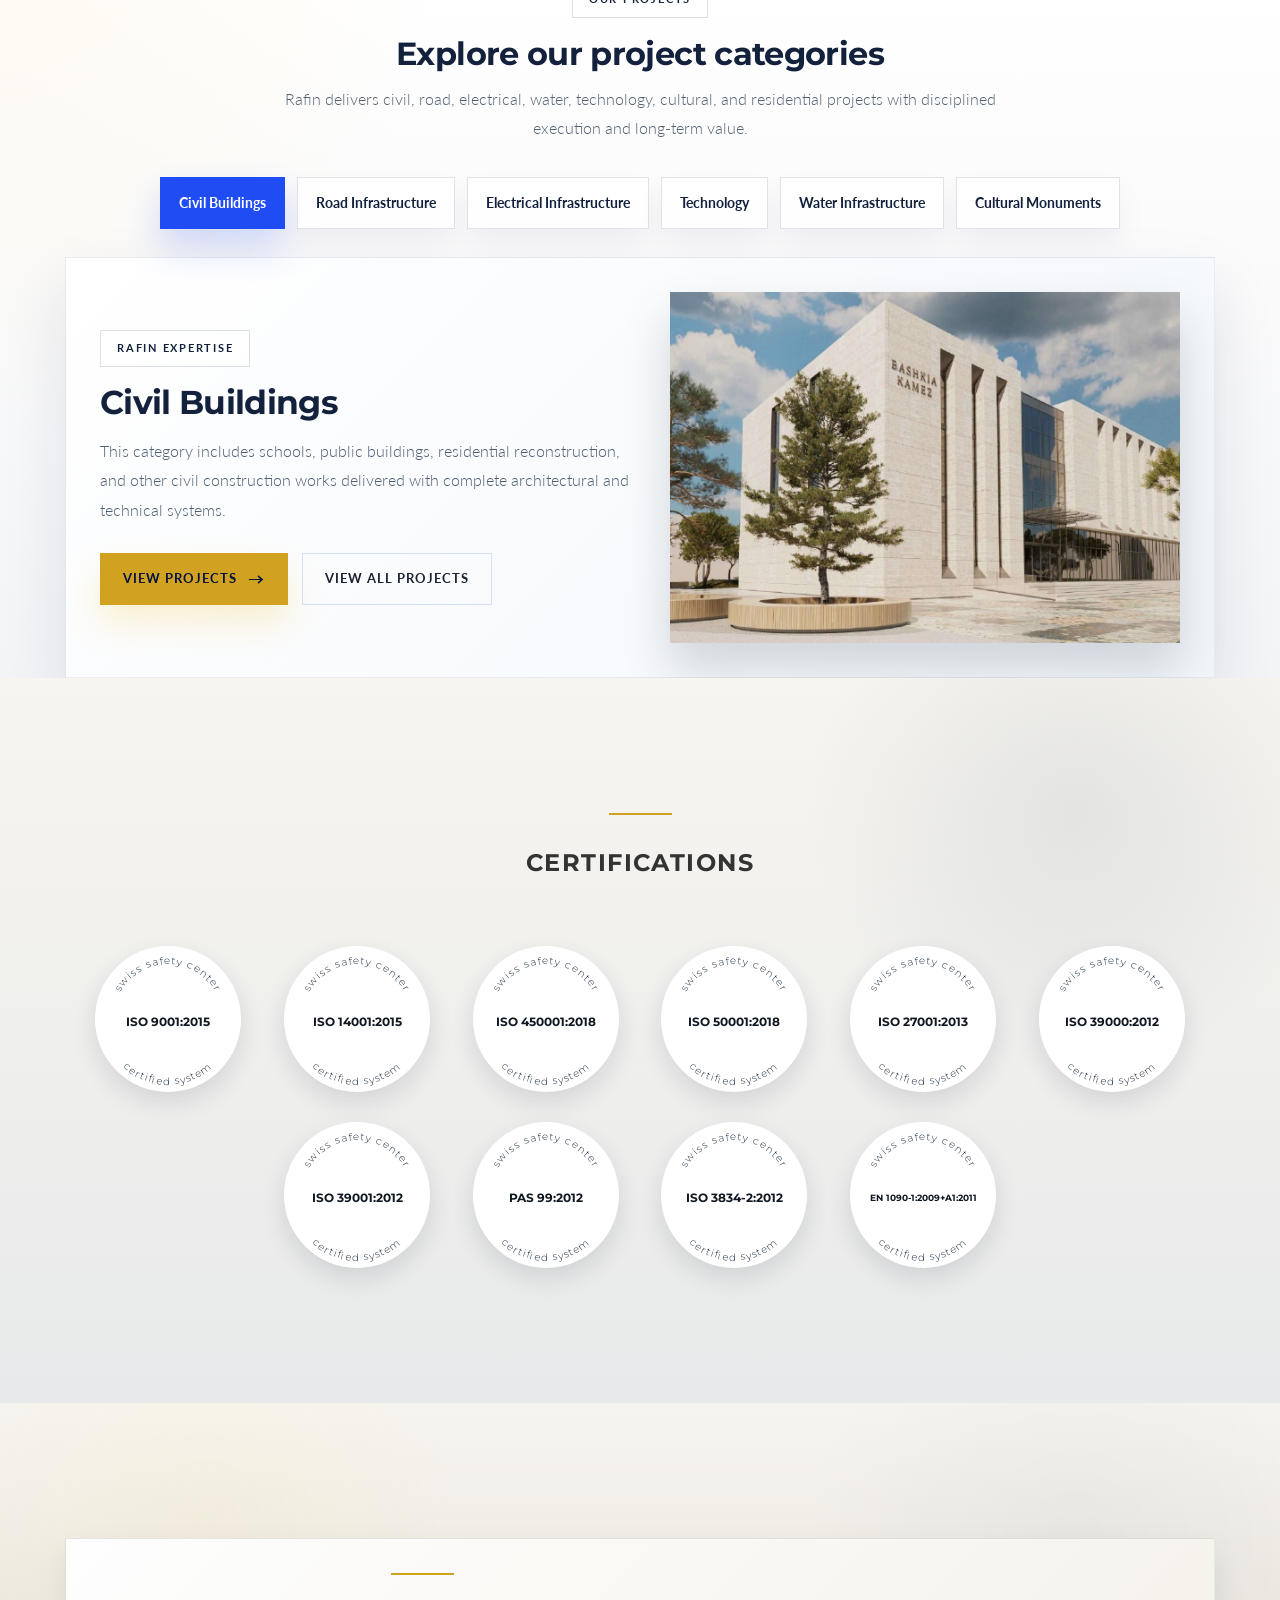
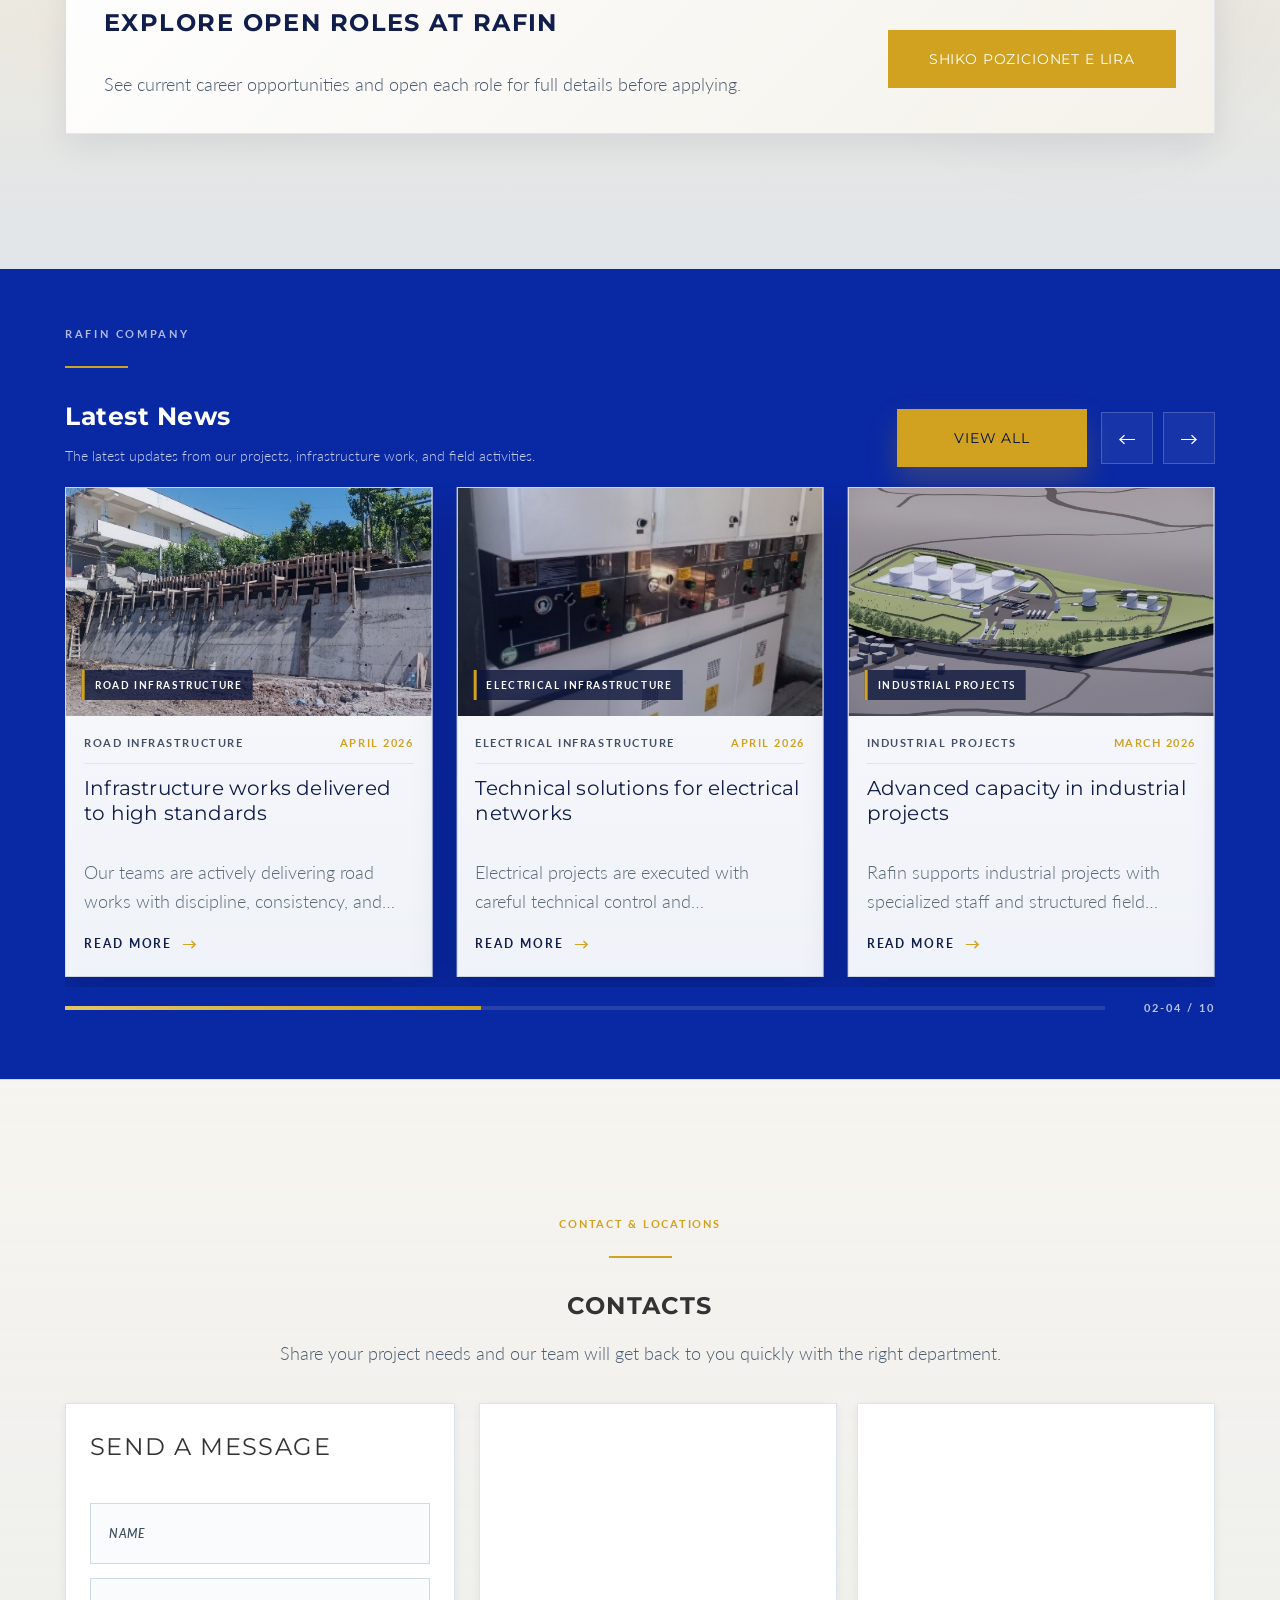
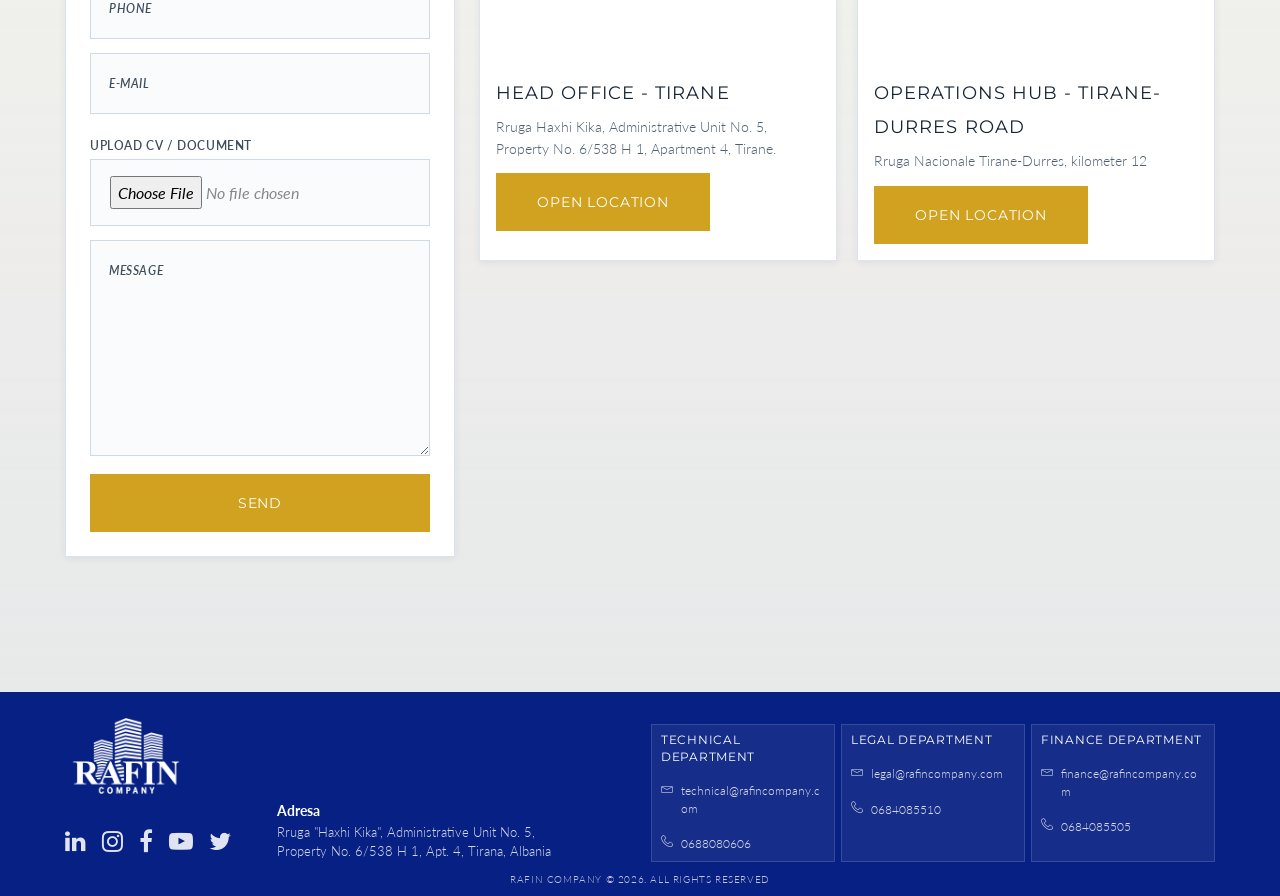
==== commit 5689d5ee: "Publish website updates and clean assets" ====
--- a/index.html
+++ b/index.html
@@ -1,4 +1,4 @@
-<!DOCTYPE html>
+﻿<!DOCTYPE html>
 <html class="wide wow-animation" lang="en">
   <head>
     <!-- WWW.RAFINCOMPANY.COM -->
@@ -17,7 +17,7 @@
     <meta name="viewport" content="width=device-width, initial-scale=1">
     <meta http-equiv="X-UA-Compatible" content="IE=edge">
     <meta charset="utf-8">
-    <link rel="icon" href="images/favicon.ico" type="image/x-icon">
+    <link rel="icon" href="rafin-logo-white-transparent.png" type="image/png">
     <link rel="preload" as="image" href="images/projects/stadium.jpeg" fetchpriority="high">
     <!-- Stylesheets: vendor base -> theme layer -> font/icon layer -> project overrides -->
     <link rel="preconnect" href="https://fonts.googleapis.com">
@@ -33,7 +33,7 @@
     <script src="js/html5shiv.min.js"></script>
 		<![endif]-->
   </head>
-  <body>
+  <body class="home-page">
     <div id="page-loader">
       <div class="cssload-container">
         <div class="cssload-speeding-wheel"></div>
@@ -68,7 +68,7 @@
                     <li><a href="projects.html" id="nav-projects-link" data-i18n="projects">Projects</a>
                       <ul class="rd-navbar-dropdown" id="nav-projects-dropdown"></ul>
                     </li>
-                    <li><a href="siguria.html" data-i18n="Safety">Siguria</a></li>
+                    <li><a href="siguria.html" data-i18n="Safety">Safety</a></li>
                     <li><a href="career.html" data-i18n="Careers">Careers</a></li>
                     <li><a href="#contacts" data-i18n="Contacts">Contacts</a></li>
                   </ul>
@@ -88,19 +88,19 @@
         <div class="video-hero-bg" aria-hidden="true">
           <div class="video-hero-slider" id="home-hero-slider">
             <div class="video-hero-slide video-hero-slide--active" data-slide-index="0">
-              <img src="images/projects/stadium.jpeg" alt="" fetchpriority="high" decoding="async">
+              <img src="images/jobs/eskavator.jpeg" alt="" fetchpriority="high" decoding="async">
             </div>
             <div class="video-hero-slide" data-slide-index="1">
-              <img src="images/projects/diga-cengele2.jpeg" alt="" loading="lazy" decoding="async">
+              <img src="images/projects/stadium.jpeg" alt="" loading="lazy" decoding="async">
             </div>
             <div class="video-hero-slide" data-slide-index="2">
-              <img src="images/projects/rruget-kryesore-5-maji-faza-3-6.jpeg" alt="" loading="lazy" decoding="async">
+              <img src="images/projects/farmacia-shendeti-publik-3.jpg" alt="" loading="lazy" decoding="async">
             </div>
             <div class="video-hero-slide" data-slide-index="3">
-              <img src="images/projects/liqeni-farkes-pedonale-piste-vrapimi-1.png" alt="" loading="lazy" decoding="async">
+              <img src="images/projects/rreshen6.jpg" alt="" loading="lazy" decoding="async">
             </div>
             <div class="video-hero-slide" data-slide-index="4">
-              <img src="images/fotot_kryesore_mesonjetorja/01_pamje_jashte_porta_001s.jpg" alt="" loading="lazy" decoding="async">
+              <img src="images/projects/mesonjtorja.jpg" alt="" loading="lazy" decoding="async">
             </div>
           </div>
         </div>
@@ -147,13 +147,13 @@
               <p class="heading-6 text-width-1" data-i18n="About Company Label">"RAFIN COMPANY"</p>
               <p data-i18n="About Intro Body">Was founded with the mission to develop a new standard in the Albanian market. Our desire and passion for professionalism made it possible to achieve our goals. We have established long-standing relationships with international partners in different areas of construction and create complex infrastructure projects with sophisticated technical and quality standards. Our contacts have been established nationwide and across the region to stay close to innovative methods and high standards in this industry.<br>Established in Tirana, "Rafin Company" has created a development strategy focused on meeting market requirements and offering high-quality solutions to clients. We specialize in projects such as: civil construction, public construction, machinery trade, technology, water supply infrastructure, and high-quality materials from leading brands, etc.</p><a class="button button-primary" href="#modal" data-toggle="modal" data-i18n="Contact Us">Contact Us</a>
             </div>
-            <div class="col-md-11 col-lg-10 col-xl-6"><img src="images/home-1-652x491.jpg" alt="Rafin Company Construction Site" width="652" height="491" loading="lazy" decoding="async" fetchpriority="low"/>
-            </div>
-          </div>
-        </div>
-      </section>
-
-      <section class="section bg-gray-dark parallax-container" data-parallax-img="images/slider-slide-1-1920x1080.jpg">
+            <div class="col-md-11 col-lg-10 col-xl-6"><img src="images/rethnesh.jpeg" alt="Rafin Company Construction Site" width="652" height="491" loading="lazy" decoding="async" fetchpriority="low"/>
+            </div>
+          </div>
+        </div>
+      </section>
+
+      <section class="section bg-gray-dark parallax-container" data-parallax-img="images/projects/stadium.jpeg">
         <div class="parallax-content">
           <div class="section-lg text-center">
             <div class="container" id="home-stats-container">
@@ -348,7 +348,7 @@
 
                 <article class="news-card">
                   <a class="news-card__image" href="projects.html" aria-label="Lexo më shumë për teknologjinë në shërbim të ndërtimit">
-                    <img src="images/jobs/engineer-blueprint.jpg" alt="Planifikim teknik dhe teknologji në ndërtim" loading="lazy" decoding="async" />
+                    <img src="images/projects/farmacia-shendeti-publik-3.jpg" alt="Planifikim teknik dhe teknologji në ndërtim" loading="lazy" decoding="async" />
                     <span class="news-card__category-badge">Teknologji</span>
                   </a>
                   <div class="news-card__body">
@@ -396,7 +396,7 @@
 
                 <article class="news-card">
                   <a class="news-card__image" href="projects.html" aria-label="Lexo më shumë për sigurinë në kantier">
-                    <img src="images/jobs/construction-worker-site.jpg" alt="Staf në kantier me fokus te siguria" loading="lazy" decoding="async" />
+                    <img src="images/projects/stadium-3.jpeg" alt="Staf në kantier me fokus te siguria" loading="lazy" decoding="async" />
                     <span class="news-card__category-badge">Siguri</span>
                   </a>
                   <div class="news-card__body">
@@ -412,7 +412,7 @@
 
                 <article class="news-card">
                   <a class="news-card__image" href="projects.html" aria-label="Lexo më shumë për ekipet teknike në terren">
-                    <img src="images/jobs/construction-engineer.jpg" alt="Ekip teknik duke monitoruar punimet në terren" loading="lazy" decoding="async" />
+                    <img src="images/projects/lidhjaprizrenit.jpeg" alt="Ekip teknik duke monitoruar punimet në terren" loading="lazy" decoding="async" />
                     <span class="news-card__category-badge">Staf &amp; Operim</span>
                   </a>
                   <div class="news-card__body">
@@ -477,19 +477,19 @@
               <form class="rd-mailform text-left" data-form-output="form-output-global" data-form-type="contact" method="post" action="bat/rd-mailform.php">
                 <div class="form-wrap">
                   <label class="form-label" for="contact-name1" data-i18n="Name">Name</label>
-                  <input class="form-input" id="contact-name1" type="text" name="name" data-constraints="@Required">
+                  <input class="form-input" id="contact-name1" type="text" name="name" data-constraints="@Required" required>
                 </div>
                 <div class="form-wrap">
                   <label class="form-label" for="contact-phone1" data-i18n="Phone">Phone</label>
-                  <input class="form-input" id="contact-phone1" type="tel" name="phone" inputmode="tel" autocomplete="tel" data-constraints="@Required">
+                  <input class="form-input" id="contact-phone1" type="tel" name="phone" inputmode="tel" autocomplete="tel" data-constraints="@Required" required>
                 </div>
                 <div class="form-wrap">
                   <label class="form-label" for="contact-email1" data-i18n="E-Mail">E-Mail</label>
-                  <input class="form-input" id="contact-email1" type="email" name="email" data-constraints="@Email @Required">
+                  <input class="form-input" id="contact-email1" type="email" name="email" data-constraints="@Email @Required" required>
                 </div>
                 <div class="form-wrap">
                   <label class="form-label" for="contact-message1" data-i18n="Message">Message</label>
-                  <textarea class="form-input" id="contact-message1" name="message" data-constraints="@Required"></textarea>
+                  <textarea class="form-input" id="contact-message1" name="message" data-constraints="@Required" required></textarea>
                 </div>
                 <input type="hidden" name="form-type" value="contact">
                 <input class="form-honeypot" type="text" name="company_website" tabindex="-1" autocomplete="off" aria-hidden="true">
@@ -529,6 +529,7 @@
     <script src="js/home-hero-slider.js" defer></script>
 
     <script src="js/core.min.js" defer></script>
-    <script src="js/script.js" defer></script>
+    <script src="js/script.js?v=mailfix-4" defer></script>
+    <script src="js/mail-forms.js?v=mailfix-4" defer></script>
   </body>
 </html>
--- a/css/redesign.css
+++ b/css/redesign.css
@@ -7,21 +7,25 @@
 */
 
 :root {
-  --rafin-ink: #111D4A;
+  --rafin-ink: #0437F2;
   --rafin-muted: #5a6773;
-  --rafin-dark: #111D4A;
-  --rafin-dark-soft: #1A275F;
+  --rafin-dark: #0437F2;
+  --rafin-dark-soft: #0437F2;
   --rafin-surface-white: #ffffff;
   --rafin-surface-warm: #f7f5ef;
   --rafin-surface-cool: #eef2f5;
   --rafin-surface-concrete: #e5e5e5;
-  --rafin-surface-ink: #111D4A;
-  --rafin-surface-charcoal: #0E173B;
+  --rafin-surface-ink: #0437F2;
+  --rafin-surface-charcoal: #0437F2;
   --rafin-border: rgba(255, 255, 255, 0.14);
-  --rafin-accent: #dca205;
-  --rafin-focus: 0 0 0 3px rgba(220, 162, 5, 0.38);
-  --rafin-ink-wash-soft: rgba(17, 29, 74, 0.04);
-  --rafin-ink-wash-strong: rgba(17, 29, 74, 0.1);
+  --rafin-accent-soft: #e3c663;
+  --rafin-accent: #d1a21f;
+  --rafin-accent-strong: #bc8f15;
+  --rafin-accent-deep: #a7760b;
+  --rafin-accent-ink: #5f4506;
+  --rafin-focus: 0 0 0 3px rgba(245, 199, 66, 0.38);
+  --rafin-ink-wash-soft: rgba(4, 55, 242, 0.04);
+  --rafin-ink-wash-strong: rgba(4, 55, 242, 0.1);
   --projects-filter-top: 76px;
 }
 
@@ -45,7 +49,7 @@
 
 .home-section-tint--topo {
   background-image:
-    radial-gradient(circle at top left, rgba(220, 162, 5, 0.08), transparent 24%),
+    radial-gradient(circle at top left, rgba(245, 199, 66, 0.08), transparent 24%),
     linear-gradient(180deg, rgba(247, 245, 239, 0.98) 0%, rgba(229, 229, 229, 0.72) 100%);
 }
 
@@ -53,7 +57,7 @@
 #about.home-section-tint--topo {
   background-color: var(--rafin-surface-warm);
   background-image:
-    radial-gradient(circle at 12% 16%, rgba(220, 162, 5, 0.12), transparent 24%),
+    radial-gradient(circle at 12% 16%, rgba(245, 199, 66, 0.12), transparent 24%),
     linear-gradient(180deg, rgba(255, 255, 255, 0.82) 0%, rgba(247, 245, 239, 0.98) 52%, rgba(239, 235, 227, 0.98) 100%);
 }
 
@@ -71,7 +75,7 @@
   position: absolute;
   inset: 0;
   background:
-    radial-gradient(circle at 50% 0%, rgba(220, 162, 5, 0.16), transparent 34%),
+    radial-gradient(circle at 50% 0%, rgba(245, 199, 66, 0.16), transparent 34%),
     linear-gradient(180deg, rgba(14, 23, 59, 0.76) 0%, rgba(17, 29, 74, 0.88) 100%);
   pointer-events: none;
   z-index: 0;
@@ -202,6 +206,16 @@
   z-index: 240;
   -webkit-transform: translateY(0);
   transform: translateY(0);
+  color: #fff !important;
+  background: var(--rafin-accent) !important;
+  box-shadow: 0 14px 28px rgba(245, 199, 66, 0.28);
+}
+
+.ui-to-top:hover,
+.ui-to-top:focus-visible {
+  color: #fff !important;
+  background: var(--rafin-banner) !important;
+  box-shadow: 0 16px 30px rgba(7, 32, 131, 0.28);
 }
 
 .mobile .ui-to-top,
@@ -373,7 +387,7 @@
 .page-header .modern-lang-switch .lang-toggle-item.active {
   color: #111;
   background: var(--rafin-accent);
-  box-shadow: 0 6px 14px rgba(211, 154, 41, 0.34);
+  box-shadow: 0 6px 14px rgba(245, 199, 66, 0.34);
 }
 
 .page-header .modern-lang-switch .lang-toggle-item:hover:not(.active) {
@@ -726,9 +740,9 @@
 
 .video-hero-button--secondary:hover,
 .video-hero-button--secondary:focus-visible {
-  color: #dca205;
-  border-color: #dca205;
-  background: rgba(220, 162, 5, 0.14);
+  color: var(--rafin-accent);
+  border-color: var(--rafin-accent);
+  background: rgba(245, 199, 66, 0.14);
 }
 
 @media (max-width: 991px) {
@@ -969,8 +983,8 @@
 }
 
 .project-hero__selector.project-hero__selector--active {
-  border-color: rgba(252, 163, 17, 0.95);
-  box-shadow: 0 0 0 1px rgba(252, 163, 17, 0.45), 0 18px 32px rgba(6, 12, 20, 0.24);
+  border-color: rgba(245, 199, 66, 0.95);
+  box-shadow: 0 0 0 1px rgba(245, 199, 66, 0.45), 0 18px 32px rgba(6, 12, 20, 0.24);
 }
 
 .project-hero__selector.project-hero__selector--active .project-hero__selector-thumb,
@@ -1029,7 +1043,7 @@
   border: 0 !important;
   box-shadow: none !important;
   transform: none !important;
-  color: #dca205 !important;
+  color: var(--rafin-accent) !important;
   text-decoration: underline;
   padding: 0 !important;
 }
@@ -1040,7 +1054,7 @@
   border: 0 !important;
   box-shadow: none !important;
   transform: none !important;
-  color: #dca205 !important;
+  color: var(--rafin-accent) !important;
   text-decoration: none;
 }
 
@@ -1247,8 +1261,8 @@
 
 .homepage-careers-cta__button:hover,
 .homepage-careers-cta__button:focus-visible {
-  background-color: #e6950f !important;
-  border-color: #e6950f !important;
+  background-color: var(--rafin-accent-strong) !important;
+  border-color: var(--rafin-accent-strong) !important;
   color: #000 !important;
 }
 
@@ -1856,7 +1870,7 @@
   display: block;
   width: 0;
   height: 100%;
-  background: linear-gradient(90deg, #f0be45 0%, #dca205 100%);
+  background: linear-gradient(90deg, var(--rafin-accent-soft) 0%, var(--rafin-accent) 100%);
   transition: width 0.45s ease;
 }
 
@@ -1983,8 +1997,8 @@
 
 .careers-hero__button:hover,
 .careers-hero__button:focus-visible {
-  background-color: #e6950f !important;
-  border-color: #e6950f !important;
+  background-color: var(--rafin-accent-strong) !important;
+  border-color: var(--rafin-accent-strong) !important;
   color: #000 !important;
 }
 
@@ -2302,8 +2316,8 @@
 }
 
 .careers-page .jobs-chip {
-  background: rgba(252, 163, 17, 0.16);
-  color: #8a5a00;
+  background: rgba(245, 199, 66, 0.16);
+  color: var(--rafin-accent-ink);
 }
 
 .careers-page .jobs-chip--ghost {
@@ -2577,8 +2591,8 @@
 
 .jobs-modal__close:hover,
 .jobs-modal__close:focus-visible {
-  background: #fca311;
-  border-color: #fca311;
+  background: var(--rafin-accent);
+  border-color: var(--rafin-accent);
   color: #111D4A;
 }
 
@@ -2671,8 +2685,8 @@
 .jobs-modal__apply {
   min-width: 190px;
   padding: 16px 28px;
-  border: 1px solid #fca311;
-  background: #fca311;
+  border: 1px solid var(--rafin-accent);
+  background: var(--rafin-accent);
   color: #111D4A;
   font-size: 12px;
   font-weight: 700;
@@ -4713,10 +4727,10 @@
 }
 
 .home-projects-showcase__cta--primary {
-  background: #DCA205;
-  border-color: #DCA205;
+  background: var(--rafin-accent);
+  border-color: var(--rafin-accent);
   color: #000000;
-  box-shadow: 0 18px 34px rgba(220, 162, 5, 0.24);
+  box-shadow: 0 18px 34px rgba(245, 199, 66, 0.24);
 }
 
 .home-projects-showcase__cta--secondary {
@@ -4733,8 +4747,8 @@
 
 .home-projects-showcase__cta--primary:hover,
 .home-projects-showcase__cta--primary:focus-visible {
-  background: #E6950F;
-  border-color: #E6950F;
+  background: var(--rafin-accent-strong);
+  border-color: var(--rafin-accent-strong);
   color: #000000;
   box-shadow: 0 20px 38px rgba(230, 149, 15, 0.3);
 }
@@ -5094,14 +5108,18 @@
 
 /* Phase 13: scoped redesign + responsive pass */
 :root {
-  --rafin-ink: #111D4A;
-  --rafin-dark: #111D4A;
-  --rafin-dark-soft: #1A275F;
-  --rafin-surface-ink: #111D4A;
-  --rafin-accent: #dca205;
-  --rafin-focus: 0 0 0 3px rgba(220, 162, 5, 0.38);
-  --rafin-ink-wash-soft: rgba(17, 29, 74, 0.05);
-  --rafin-ink-wash-strong: rgba(17, 29, 74, 0.12);
+  --rafin-ink: #0437F2;
+  --rafin-dark: #0437F2;
+  --rafin-dark-soft: #0437F2;
+  --rafin-surface-ink: #0437F2;
+  --rafin-accent-soft: #e3c663;
+  --rafin-accent: #d1a21f;
+  --rafin-accent-strong: #bc8f15;
+  --rafin-accent-deep: #a7760b;
+  --rafin-accent-ink: #5f4506;
+  --rafin-focus: 0 0 0 3px rgba(245, 199, 66, 0.38);
+  --rafin-ink-wash-soft: rgba(4, 55, 242, 0.05);
+  --rafin-ink-wash-strong: rgba(4, 55, 242, 0.12);
 }
 
 a,
@@ -6424,15 +6442,19 @@
 
 /* Phase 14: lighter blue palette, shorter shared header, compact footer, and homepage services refresh */
 :root {
-  --rafin-ink: #173960;
-  --rafin-dark: #2a67ab;
-  --rafin-dark-soft: #4d84c7;
-  --rafin-surface-ink: #1c4a82;
-  --rafin-surface-charcoal: #173b6d;
-  --rafin-accent: #dca205;
-  --rafin-focus: 0 0 0 3px rgba(220, 162, 5, 0.32);
-  --rafin-ink-wash-soft: rgba(42, 103, 171, 0.06);
-  --rafin-ink-wash-strong: rgba(42, 103, 171, 0.14);
+  --rafin-ink: #0437F2;
+  --rafin-dark: #0437F2;
+  --rafin-dark-soft: #0437F2;
+  --rafin-surface-ink: #0437F2;
+  --rafin-surface-charcoal: #0437F2;
+  --rafin-accent-soft: #e3c663;
+  --rafin-accent: #d1a21f;
+  --rafin-accent-strong: #bc8f15;
+  --rafin-accent-deep: #a7760b;
+  --rafin-accent-ink: #5f4506;
+  --rafin-focus: 0 0 0 3px rgba(245, 199, 66, 0.32);
+  --rafin-ink-wash-soft: rgba(4, 55, 242, 0.06);
+  --rafin-ink-wash-strong: rgba(4, 55, 242, 0.14);
   --projects-filter-top: 70px;
 }
 
@@ -6478,22 +6500,22 @@
 .page-header .rd-navbar-static.rd-navbar--is-clone,
 .rd-navbar-static.rd-navbar--is-stuck,
 .rd-navbar-static.rd-navbar--is-clone {
-  background: rgba(23, 59, 109, 0.94) !important;
+  background: rgba(4, 55, 242, 0.94) !important;
 }
 
 .page-header .rd-navbar-nav > li > .rd-navbar-dropdown {
-  border-color: rgba(91, 155, 223, 0.28);
-  background: linear-gradient(180deg, rgba(28, 74, 130, 0.98) 0%, rgba(23, 59, 109, 0.98) 100%);
-  box-shadow: 0 14px 30px rgba(23, 59, 109, 0.2);
+  border-color: rgba(4, 55, 242, 0.28);
+  background: linear-gradient(180deg, rgba(4, 55, 242, 0.98) 0%, rgba(4, 55, 242, 0.98) 100%);
+  box-shadow: 0 14px 30px rgba(4, 55, 242, 0.2);
 }
 
 #services + .section-md.bg-accent.text-center {
-  background: linear-gradient(135deg, #3f78bf 0%, #2c629f 52%, #1b477f 100%);
+  background: linear-gradient(135deg, #0437F2 0%, #0437F2 100%);
 }
 
 #services + .section-md.bg-accent.text-center::before {
   background:
-    radial-gradient(circle at 18% 22%, rgba(91, 155, 223, 0.22), transparent 32%),
+    radial-gradient(circle at 18% 22%, rgba(4, 55, 242, 0.22), transparent 32%),
     linear-gradient(180deg, rgba(255, 255, 255, 0.06) 0%, rgba(255, 255, 255, 0) 100%);
 }
 
@@ -6534,10 +6556,17 @@
   height: 60px;
   margin: 0 auto 18px;
   border-radius: 0;
-  background: var(--rafin-dark);
+  background: transparent;
+  color: var(--rafin-dark);
+  font-size: 30px;
+  box-shadow: none;
+}
+
+#services .service-feature-card:hover .service-feature-card__icon,
+#services .service-feature-card:focus-visible .service-feature-card__icon {
+  background: #0437F2;
   color: #fff;
-  font-size: 30px;
-  box-shadow: 0 12px 24px rgba(42, 103, 171, 0.22);
+  box-shadow: 0 12px 24px rgba(4, 55, 242, 0.22);
 }
 
 #services .service-feature-card__title {
@@ -6563,13 +6592,580 @@
 }
 
 .redesign-footer-main {
-  background: linear-gradient(180deg, #285996 0%, #1b447c 100%);
+  background: linear-gradient(180deg, #0437F2 0%, #0437F2 100%);
   padding: 10px 0 0 !important;
 }
 
 .redesign-footer-bottom {
-  background: #163865;
+  background: #0437F2;
   padding: 4px 0 !important;
+}
+
+.page-header .rd-navbar-static .rd-navbar-inner,
+.page-header .rd-navbar-static.rd-navbar_boxed .rd-navbar-inner,
+.page-header .rd-navbar-static.rd-navbar--is-stuck .rd-navbar-inner,
+.page-header .rd-navbar-static.rd-navbar--is-clone .rd-navbar-inner {
+  padding-bottom: 0 !important;
+}
+
+#home-stats-container {
+  padding-top: 15px;
+  padding-bottom: 15px;
+}
+
+#home-stats-container .home-stat-card {
+  min-height: 140px;
+  padding: 10px 0;
+}
+
+@media (min-width: 1400px) {
+  #home-stats-container {
+    padding-top: 19px;
+    padding-bottom: 19px;
+  }
+
+  #home-stats-container .home-stat-card {
+    min-height: 150px;
+    padding: 14px 0;
+  }
+}
+
+html body .button-primary:hover,
+html body .button-primary:focus,
+html body .button-primary:active,
+html body .button-default:hover,
+html body .button-default:focus,
+html body .button-default:active,
+html body .button-black:hover,
+html body .button-black:focus,
+html body .button-black:active,
+html body .button-gray-dark:hover,
+html body .button-gray-dark:focus,
+html body .button-gray-dark:active {
+  background-color: var(--rafin-surface-ink);
+  border-color: var(--rafin-surface-ink);
+  color: #fff;
+}
+
+.video-hero-section,
+.project-hero,
+.project-hero.project-hero--has-image,
+.project-hero.project-hero--has-video,
+.project-hero.project-hero--has-color,
+#services + .section-md.bg-accent.text-center,
+.redesign-footer-main,
+.redesign-footer-bottom,
+.page-header .rd-navbar-static.rd-navbar--is-stuck,
+.page-header .rd-navbar-static.rd-navbar--is-clone,
+.rd-navbar-static.rd-navbar--is-stuck,
+.rd-navbar-static.rd-navbar--is-clone,
+.page-header .rd-navbar-fixed .rd-navbar-panel,
+.page-header .rd-navbar-fixed .rd-navbar-nav-wrap,
+.page-header .rd-navbar-fixed .rd-navbar-top-panel__content,
+.project-page .page-header .rd-navbar-static .rd-navbar-inner,
+.project-page .page-header .rd-navbar-static.rd-navbar_boxed .rd-navbar-inner,
+.project-page .page-header .rd-navbar-static.rd-navbar--is-stuck .rd-navbar-inner,
+.project-page .page-header .rd-navbar-static.rd-navbar--is-clone .rd-navbar-inner {
+  background: var(--rafin-header-footer) !important;
+}
+
+.video-hero-bg::after,
+#about + .section.bg-gray-dark.parallax-container .parallax-content::before,
+#services + .section-md.bg-accent.text-center::before {
+  background: rgba(10, 49, 196, 0.12) !important;
+}
+
+:root {
+  --rafin-tone-100: #4166F5;
+  --rafin-tone-200: #204CF3;
+  --rafin-tone-300: #0C39E5;
+  --rafin-tone-400: #0A31C4;
+  --rafin-tone-500: #0928A4;
+  --rafin-tone-600: #072083;
+  --rafin-tone-700: #051862;
+  --rafin-tone-800: #031041;
+  --rafin-accent-soft: #e3c663;
+  --rafin-accent: #d1a21f;
+  --rafin-accent-strong: #bc8f15;
+  --rafin-accent-deep: #a7760b;
+  --rafin-accent-ink: #5f4506;
+  --rafin-blue-core: #0437F2;
+  --rafin-blue-strong: #2b57ff;
+  --rafin-blue-soft: #7594ff;
+  --rafin-blue-deep: #0329c7;
+  --rafin-blue-night: #021d8f;
+  --rafin-blue-mist: #dfe7ff;
+  --rafin-ink: #031041;
+  --rafin-dark: #031041;
+  --rafin-dark-soft: #051862;
+  --rafin-surface-ink: #0A31C4;
+  --rafin-surface-charcoal: #072083;
+  --rafin-header-footer: #072083;
+  --rafin-banner: #0928A4;
+  --rafin-focus: 0 0 0 3px rgba(245, 199, 66, 0.36);
+  --rafin-ink-wash-soft: rgba(12, 57, 229, 0.06);
+  --rafin-ink-wash-strong: rgba(7, 32, 131, 0.14);
+}
+
+@media (min-width: 1200px) {
+  .page-header .rd-navbar-static .rd-navbar-inner,
+  .page-header .rd-navbar-static.rd-navbar_boxed .rd-navbar-inner {
+    min-height: 76px !important;
+    padding-top: 8px !important;
+    padding-bottom: 0 !important;
+  }
+
+  .page-header .rd-navbar-static.rd-navbar--is-stuck .rd-navbar-inner,
+  .page-header .rd-navbar-static.rd-navbar--is-clone .rd-navbar-inner,
+  .rd-navbar-static.rd-navbar--is-stuck .rd-navbar-inner,
+  .rd-navbar-static.rd-navbar--is-clone .rd-navbar-inner {
+    min-height: 64px !important;
+    padding-top: 6px !important;
+    padding-bottom: 0 !important;
+  }
+
+  .page-header .rd-navbar-brand img {
+    height: 54px !important;
+    max-height: 54px !important;
+    width: auto !important;
+  }
+}
+
+#about + .section.bg-gray-dark.parallax-container .section-lg {
+  padding-top: 34px !important;
+  padding-bottom: 34px !important;
+}
+
+#home-stats-container {
+  padding-top: 6px !important;
+  padding-bottom: 6px !important;
+}
+
+#home-stats-container .home-stat-card {
+  min-height: auto !important;
+  padding: 4px 0 !important;
+}
+
+#home-stats-container .box-counter__wrap {
+  margin-top: 0 !important;
+}
+
+#home-stats-container .box-counter__title {
+  margin-top: 8px !important;
+}
+
+#news.news-carousel-section {
+  background: var(--rafin-banner) !important;
+}
+
+#news.news-carousel-section::before {
+  background: none !important;
+}
+
+.home-projects-section,
+#projects.home-projects-section {
+  background: var(--rafin-blue-mist) !important;
+}
+
+#projects .home-projects-showcase__tab:hover,
+#projects .home-projects-showcase__tab:focus-visible {
+  background: rgba(65, 102, 245, 0.12) !important;
+  border-color: rgba(32, 76, 243, 0.24) !important;
+  color: #1b2230 !important;
+}
+
+#projects .home-projects-showcase__tab.is-active,
+#projects .home-projects-showcase__tab.is-active:hover,
+#projects .home-projects-showcase__tab.is-active:focus-visible {
+  background: var(--rafin-tone-200) !important;
+  border-color: var(--rafin-tone-200) !important;
+  color: #ffffff !important;
+  box-shadow: 0 18px 36px rgba(32, 76, 243, 0.2) !important;
+}
+
+.home-projects-showcase__cta--secondary {
+  border-color: rgba(32, 76, 243, 0.16) !important;
+  color: #1b2230 !important;
+}
+
+.home-projects-showcase__cta--secondary:hover,
+.home-projects-showcase__cta--secondary:focus-visible {
+  background: rgba(65, 102, 245, 0.1) !important;
+  border-color: rgba(12, 57, 229, 0.24) !important;
+  color: #1b2230 !important;
+  box-shadow: 0 16px 30px rgba(12, 57, 229, 0.08) !important;
+}
+
+.page-header .rd-navbar-static.rd-navbar--is-stuck,
+.page-header .rd-navbar-static.rd-navbar--is-clone,
+.rd-navbar-static.rd-navbar--is-stuck,
+.rd-navbar-static.rd-navbar--is-clone {
+  background: var(--rafin-header-footer) !important;
+}
+
+.page-header .rd-navbar-static {
+  isolation: isolate;
+}
+
+.page-header .rd-navbar-static::before {
+  content: "";
+  position: absolute;
+  top: 0;
+  left: 0;
+  right: 0;
+  height: 84%;
+  z-index: 0;
+  pointer-events: none;
+  background:
+    linear-gradient(180deg, rgba(7, 32, 131, 0.78) 0%, rgba(7, 32, 131, 0.46) 62%, rgba(7, 32, 131, 0) 100%),
+    linear-gradient(90deg, rgba(255, 255, 255, 0.06) 1px, transparent 1px),
+    linear-gradient(180deg, rgba(255, 255, 255, 0.05) 1px, transparent 1px);
+  background-size: 100% 100%, 22px 22px, 22px 22px;
+  background-position: 0 0, 0 0, 0 0;
+  transition: height 0.38s ease, background 0.38s ease, opacity 0.38s ease;
+  opacity: 1;
+}
+
+.page-header .rd-navbar-static > * {
+  position: relative;
+  z-index: 1;
+}
+
+.page-header .rd-navbar-static.rd-navbar--is-stuck::before,
+.page-header .rd-navbar-static.rd-navbar--is-clone::before,
+.rd-navbar-static.rd-navbar--is-stuck::before,
+.rd-navbar-static.rd-navbar--is-clone::before {
+  height: 100%;
+  background:
+    linear-gradient(180deg, rgba(7, 32, 131, 0.98) 0%, rgba(7, 32, 131, 0.98) 100%),
+    linear-gradient(90deg, rgba(255, 255, 255, 0.04) 1px, transparent 1px),
+    linear-gradient(180deg, rgba(255, 255, 255, 0.035) 1px, transparent 1px);
+  background-size: 100% 100%, 22px 22px, 22px 22px;
+}
+
+.page-header .rd-navbar-nav > li > .rd-navbar-dropdown {
+  border-color: rgba(32, 76, 243, 0.26) !important;
+  background: var(--rafin-tone-600) !important;
+  box-shadow: 0 14px 30px rgba(5, 24, 98, 0.24) !important;
+}
+
+#services + .section-md.bg-accent.text-center {
+  background: var(--rafin-banner) !important;
+}
+
+#services .service-feature-card:hover .service-feature-card__icon,
+#services .service-feature-card:focus-visible .service-feature-card__icon {
+  background: var(--rafin-tone-100) !important;
+  box-shadow: 0 12px 24px rgba(65, 102, 245, 0.22) !important;
+}
+
+.redesign-footer-main {
+  background: var(--rafin-header-footer) !important;
+}
+
+.redesign-footer-bottom {
+  background: var(--rafin-header-footer) !important;
+}
+
+.careers-hero,
+.inner-page-hero {
+  background: var(--rafin-banner) !important;
+}
+
+.projects-page .projects-page-hero.category-hero--fallback {
+  background: var(--rafin-banner) !important;
+}
+
+.careers-listing-section {
+  background: var(--rafin-banner) !important;
+}
+
+.page-header .modern-lang-switch .lang-toggle-item.active {
+  background: var(--rafin-accent) !important;
+  color: var(--rafin-tone-800) !important;
+  box-shadow: 0 6px 14px rgba(245, 199, 66, 0.28) !important;
+}
+
+.video-hero-button--secondary:hover,
+.video-hero-button--secondary:focus-visible {
+  color: var(--rafin-accent) !important;
+  border-color: var(--rafin-accent) !important;
+  background: rgba(245, 199, 66, 0.16) !important;
+}
+
+.inner-page-hero::before,
+.category-hero-overlay {
+  background:
+    radial-gradient(circle at 14% 18%, rgba(245, 199, 66, 0.18), transparent 26%),
+    linear-gradient(180deg, rgba(7, 32, 131, 0.16) 0%, rgba(3, 16, 65, 0.24) 100%) !important;
+}
+
+.careers-page-section .heading-decorated,
+.careers-page-section .heading-decorated::before,
+.careers-page .jobs-filter-control,
+.careers-page .jobs-filter-control:focus,
+.careers-page .jobs-filter-control:active,
+.careers-page .jobs-role-count strong,
+.careers-page .jobs-card h6,
+.careers-page .jobs-apply-link,
+.careers-page .jobs-empty-state h6,
+.jobs-pagination__button,
+.jobs-modal__header h5,
+.jobs-modal__fact strong,
+.jobs-modal__section h6,
+.jobs-modal__apply {
+  color: var(--rafin-ink) !important;
+}
+
+.careers-page .jobs-filter-control:focus,
+.careers-page .jobs-filter-control:active {
+  border-color: var(--rafin-tone-400) !important;
+}
+
+.careers-page .jobs-card__media,
+.jobs-card__media {
+  background: linear-gradient(135deg, rgba(65, 102, 245, 0.1), rgba(32, 76, 243, 0.04)) !important;
+}
+
+.jobs-pagination__button:hover,
+.jobs-pagination__button:focus-visible,
+.jobs-pagination__button.is-active,
+.jobs-modal__apply:hover,
+.jobs-modal__apply:focus-visible {
+  border-color: var(--rafin-accent) !important;
+  background: var(--rafin-accent) !important;
+  color: var(--rafin-tone-800) !important;
+}
+
+.project-page .project-hero {
+  background: linear-gradient(180deg, #f7f8fb 0%, var(--rafin-blue-mist) 100%) !important;
+}
+
+.project-page .project-info-box {
+  border-color: rgba(12, 57, 229, 0.12) !important;
+  box-shadow: 0 16px 32px rgba(5, 24, 98, 0.08) !important;
+}
+
+.project-page .project-hero__media-frame {
+  border-color: rgba(12, 57, 229, 0.14) !important;
+  box-shadow: 0 20px 44px rgba(5, 24, 98, 0.08) !important;
+}
+
+.project-page .project-hero__selector {
+  border-color: rgba(12, 57, 229, 0.16) !important;
+  background: rgba(65, 102, 245, 0.08) !important;
+}
+
+.project-page .project-hero__selector::after {
+  background: linear-gradient(180deg, rgba(3, 16, 65, 0) 0%, rgba(3, 16, 65, 0.46) 100%) !important;
+}
+
+.project-page .project-detail-nav-card,
+.project-page .project-detail-nav-all {
+  border-color: rgba(12, 57, 229, 0.12) !important;
+}
+
+.project-page .project-detail-nav-card:hover,
+.project-page .project-detail-nav-card:focus-visible,
+.project-page .project-detail-nav-all:hover,
+.project-page .project-detail-nav-all:focus-visible {
+  border-color: rgba(12, 57, 229, 0.24) !important;
+  box-shadow: 0 6px 18px rgba(5, 24, 98, 0.1) !important;
+}
+
+.news-carousel__button:hover,
+.news-carousel__button:focus-visible,
+.news-carousel-section__cta,
+.home-projects-showcase__cta--primary,
+.homepage-careers-cta__button:hover,
+.homepage-careers-cta__button:focus-visible,
+.careers-hero__button:hover,
+.careers-hero__button:focus-visible {
+  background: var(--rafin-accent) !important;
+  border-color: var(--rafin-accent) !important;
+  color: var(--rafin-tone-800) !important;
+}
+
+.home-projects-showcase__cta--primary:hover,
+.home-projects-showcase__cta--primary:focus-visible {
+  background: var(--rafin-accent-strong) !important;
+  border-color: var(--rafin-accent-strong) !important;
+  color: var(--rafin-tone-800) !important;
+  box-shadow: 0 20px 38px rgba(245, 199, 66, 0.3) !important;
+}
+
+.news-carousel__progress-bar {
+  background: linear-gradient(90deg, var(--rafin-accent-soft) 0%, var(--rafin-accent) 100%) !important;
+}
+
+.careers-page .jobs-chip,
+.jobs-chip {
+  background: rgba(245, 199, 66, 0.18) !important;
+  color: var(--rafin-accent-ink) !important;
+}
+
+.project-page .project-hero__selector.project-hero__selector--active,
+.project-page .project-hero__selector:hover,
+.project-page .project-hero__selector:focus-visible {
+  border-color: var(--rafin-accent) !important;
+}
+
+#services + .section-md.bg-accent.text-center::before {
+  background:
+    radial-gradient(circle at 18% 22%, rgba(245, 199, 66, 0.16), transparent 30%),
+    linear-gradient(180deg, rgba(255, 255, 255, 0.04) 0%, rgba(255, 255, 255, 0) 100%) !important;
+}
+
+#projects.home-projects-section {
+  background:
+    radial-gradient(circle at top left, rgba(245, 199, 66, 0.07), transparent 30%),
+    linear-gradient(180deg, #ffffff 0%, #f3f4f6 100%) !important;
+}
+
+#jobs.homepage-careers-cta {
+  background:
+    radial-gradient(circle at 16% 24%, rgba(245, 199, 66, 0.08), transparent 22%),
+    radial-gradient(circle at 84% 30%, rgba(17, 29, 74, 0.05), transparent 24%),
+    linear-gradient(180deg, #f2efe7 0%, #ebe8df 48%, #e7ecef 100%) !important;
+}
+
+.homepage-news::before {
+  background:
+    radial-gradient(circle at top left, rgba(245, 199, 66, 0.18), transparent 32%),
+    linear-gradient(180deg, rgba(255, 255, 255, 0.78) 0%, rgba(228, 234, 241, 0.82) 100%) !important;
+}
+
+.news-carousel-section::before {
+  background:
+    radial-gradient(circle at 12% 18%, rgba(245, 199, 66, 0.18), transparent 26%),
+    radial-gradient(circle at 86% 14%, rgba(255, 255, 255, 0.08), transparent 18%),
+    linear-gradient(180deg, rgba(255, 255, 255, 0.04) 0%, rgba(255, 255, 255, 0) 42%) !important;
+}
+
+.news-card:hover,
+.news-card:focus-within {
+  border-color: rgba(245, 199, 66, 0.9) !important;
+}
+
+.jobs-role-count {
+  background: rgba(245, 199, 66, 0.17) !important;
+  color: var(--rafin-accent-ink) !important;
+}
+
+.project-hero__selector.project-hero__selector--active,
+.project-page .project-hero__selector.project-hero__selector--active,
+.project-page .project-hero__selector:hover,
+.project-page .project-hero__selector:focus-visible {
+  box-shadow: 0 0 0 1px rgba(245, 199, 66, 0.45), 0 18px 32px rgba(6, 12, 20, 0.24) !important;
+}
+
+html body .button-primary:hover,
+html body .button-primary:focus,
+html body .button-primary:active,
+.button.button-primary:hover,
+.button.button-primary:focus,
+.button.button-primary:active,
+.button.homepage-careers-cta__button:hover,
+.button.homepage-careers-cta__button:focus-visible,
+.button.homepage-careers-cta__button:active,
+.button.careers-hero__button:hover,
+.button.careers-hero__button:focus-visible,
+.button.careers-hero__button:active,
+.button.news-carousel-section__cta:hover,
+.button.news-carousel-section__cta:focus-visible,
+.button.news-carousel-section__cta:active,
+.button.home-projects-showcase__cta--primary:hover,
+.button.home-projects-showcase__cta--primary:focus-visible,
+.button.home-projects-showcase__cta--primary:active,
+.button:not(.button-link):not(.video-hero-button).button-primary:hover,
+.button:not(.button-link):not(.video-hero-button).button-primary:focus,
+.button:not(.button-link):not(.video-hero-button).button-primary:active,
+.button:not(.button-link):not(.video-hero-button).homepage-careers-cta__button:hover,
+.button:not(.button-link):not(.video-hero-button).homepage-careers-cta__button:focus-visible,
+.button:not(.button-link):not(.video-hero-button).homepage-careers-cta__button:active,
+.button:not(.button-link):not(.video-hero-button).careers-hero__button:hover,
+.button:not(.button-link):not(.video-hero-button).careers-hero__button:focus-visible,
+.button:not(.button-link):not(.video-hero-button).careers-hero__button:active,
+.button:not(.button-link):not(.video-hero-button).news-carousel-section__cta:hover,
+.button:not(.button-link):not(.video-hero-button).news-carousel-section__cta:focus-visible,
+.button:not(.button-link):not(.video-hero-button).news-carousel-section__cta:active,
+.button:not(.button-link):not(.video-hero-button).home-projects-showcase__cta--primary:hover,
+.button:not(.button-link):not(.video-hero-button).home-projects-showcase__cta--primary:focus-visible,
+.button:not(.button-link):not(.video-hero-button).home-projects-showcase__cta--primary:active,
+.context-dark .button-primary:hover,
+.context-dark .button-primary:focus,
+.context-dark .button-primary:active,
+.bg-accent .button-primary:hover,
+.bg-accent .button-primary:focus,
+.bg-accent .button-primary:active,
+.bg-gray-dark .button-primary:hover,
+.bg-gray-dark .button-primary:focus,
+.bg-gray-dark .button-primary:active,
+.bg-gray-darker .button-primary:hover,
+.bg-gray-darker .button-primary:focus,
+.bg-gray-darker .button-primary:active,
+.bg-image-4 .button-primary:hover,
+.bg-image-4 .button-primary:focus,
+.bg-image-4 .button-primary:active,
+.bg-image-6 .button-primary:hover,
+.bg-image-6 .button-primary:focus,
+.bg-image-6 .button-primary:active,
+.news-carousel-section__cta:hover,
+.news-carousel-section__cta:focus-visible,
+.news-carousel__button:hover,
+.news-carousel__button:focus-visible,
+.home-projects-showcase__cta--primary:hover,
+.home-projects-showcase__cta--primary:focus-visible,
+.homepage-careers-cta__button:hover,
+.homepage-careers-cta__button:focus-visible,
+.careers-hero__button:hover,
+.careers-hero__button:focus-visible,
+.homepage-news__archive:hover,
+.homepage-news__archive:focus-visible,
+.jobs-pagination__button:hover,
+.jobs-pagination__button:focus-visible,
+.jobs-pagination__button.is-active,
+.jobs-modal__apply:hover,
+.jobs-modal__apply:focus-visible,
+.jobs-modal__close:hover,
+.jobs-modal__close:focus-visible {
+  background: var(--rafin-accent-strong) !important;
+  background-color: var(--rafin-accent-strong) !important;
+  border-color: var(--rafin-accent-strong) !important;
+  color: var(--rafin-tone-800) !important;
+  box-shadow: 0 16px 30px rgba(245, 199, 66, 0.26) !important;
+}
+
+html body .button-primary:active,
+.button.button-primary:active,
+.button.homepage-careers-cta__button:active,
+.button.careers-hero__button:active,
+.button.news-carousel-section__cta:active,
+.button.home-projects-showcase__cta--primary:active,
+.button:not(.button-link):not(.video-hero-button).button-primary:active,
+.button:not(.button-link):not(.video-hero-button).homepage-careers-cta__button:active,
+.button:not(.button-link):not(.video-hero-button).careers-hero__button:active,
+.button:not(.button-link):not(.video-hero-button).news-carousel-section__cta:active,
+.button:not(.button-link):not(.video-hero-button).home-projects-showcase__cta--primary:active,
+.context-dark .button-primary:active,
+.bg-accent .button-primary:active,
+.bg-gray-dark .button-primary:active,
+.bg-gray-darker .button-primary:active,
+.bg-image-4 .button-primary:active,
+.bg-image-6 .button-primary:active,
+.home-projects-showcase__cta--primary:active,
+.news-carousel-section__cta:active,
+.news-carousel__button:active,
+.homepage-careers-cta__button:active,
+.careers-hero__button:active,
+.homepage-news__archive:active,
+.jobs-pagination__button:active,
+.jobs-modal__apply:active,
+.jobs-modal__close:active {
+  background: var(--rafin-accent-deep) !important;
+  background-color: var(--rafin-accent-deep) !important;
+  border-color: var(--rafin-accent-deep) !important;
+  color: var(--rafin-tone-800) !important;
 }
 
 .footer-brand-wrap {
@@ -6583,16 +7179,33 @@
 
 .footer-content-row {
   display: flex;
-  align-items: stretch;
+  align-items: flex-end;
   justify-content: flex-end;
-  gap: 8px;
-}
-
-.footer-address-card {
-  margin-top: 0;
-  padding: 8px 10px;
-  flex: 0 0 220px;
-  max-width: 220px;
+  gap: 12px;
+}
+
+.footer-address-line {
+  margin: 0;
+  display: block;
+  flex: 0 0 280px;
+  max-width: 280px;
+  color: rgba(255, 255, 255, 0.82);
+  font-size: 13px;
+  line-height: 1.5;
+  white-space: normal;
+}
+
+.footer-address-line__title {
+  display: block;
+  margin-bottom: 2px;
+  color: #fff;
+  font-size: 14px;
+  font-weight: 700;
+}
+
+.footer-address-line__text {
+  display: block;
+  color: rgba(255, 255, 255, 0.82);
 }
 
 .footer-social-list {
@@ -6638,6 +7251,41 @@
   transform: scale(1.12);
 }
 
+.projects-page .projects-filter-btn:hover,
+.projects-page .projects-filter-btn:focus-visible,
+.projects-page .projects-filter-btn.active {
+  border-color: var(--rafin-banner) !important;
+  background: var(--rafin-banner) !important;
+  background-color: var(--rafin-banner) !important;
+  color: #fff !important;
+}
+
+.home-page .video-hero-section {
+  min-height: 100vh !important;
+  min-height: 100svh !important;
+  min-height: 100dvh !important;
+}
+
+.home-page .video-hero-content {
+  min-height: 100vh;
+  min-height: 100svh;
+  min-height: 100dvh;
+  display: flex;
+  align-items: flex-end;
+}
+
+.home-page .video-hero-content > .container {
+  width: 100%;
+}
+
+.home-page .video-hero-bg::after {
+  background: transparent !important;
+}
+
+html.rd-navbar-fixed-linked .home-page .page {
+  padding-top: 0 !important;
+}
+
 .footer-brand-wrap img {
   width: 120px;
   height: 120px;
@@ -6656,10 +7304,15 @@
   margin-left: 0;
 }
 
-.footer-address-card p,
+#about .row.justify-content-md-center > div:last-child img {
+  border-radius: 18px;
+  box-shadow: 0 24px 54px rgba(3, 16, 65, 0.18), 0 10px 24px rgba(10, 49, 196, 0.12);
+  border: 1px solid rgba(10, 49, 196, 0.1);
+}
+
+.footer-address-line,
 .footer-department-card a {
-  font-size: 11px;
-  line-height: 1.4;
+  line-height: 1.5;
 }
 
 .footer-department-card h6 {
@@ -6696,7 +7349,6 @@
 }
 
 @media (max-width: 1199px) {
-  .footer-address-card,
   .footer-department-card {
     max-width: none;
   }
@@ -6705,9 +7357,10 @@
     display: block;
   }
 
-  .footer-address-card {
-    margin-top: 8px;
-    flex: 0 0 auto;
+  .footer-address-line {
+    margin-top: 10px;
+    display: block;
+    white-space: normal;
   }
 
   .footer-departments-grid {
@@ -6735,3 +7388,39 @@
     grid-template-columns: 1fr;
   }
 }
+
+/* Category hero and project metadata color polish */
+.category-page .category-hero,
+.category-page .category-hero.category-hero--has-media,
+.category-page .category-hero.category-hero--fallback {
+  background-image: none !important;
+  background-color: var(--rafin-header-footer, #072083) !important;
+}
+
+.category-page .category-hero-overlay {
+  background: none !important;
+}
+
+.project-page #project-info-heading,
+.project-page .project-info-item strong,
+.project-page .project-info-item [class^="lbl-"] {
+  color: var(--rafin-accent) !important;
+}
+
+.project-page .page-header .rd-navbar-static::before,
+.project-page .page-header .rd-navbar-static.rd-navbar--is-stuck::before,
+.project-page .page-header .rd-navbar-static.rd-navbar--is-clone::before {
+  content: none !important;
+  display: none !important;
+}
+
+.project-page .page-header .rd-navbar-static .rd-navbar-inner,
+.project-page .page-header .rd-navbar-static.rd-navbar_boxed .rd-navbar-inner,
+.project-page .page-header .rd-navbar-static.rd-navbar--is-stuck .rd-navbar-inner,
+.project-page .page-header .rd-navbar-static.rd-navbar--is-clone .rd-navbar-inner {
+  box-shadow: none !important;
+}
+
+.project-page .project-description h5 {
+  color: var(--rafin-accent) !important;
+}
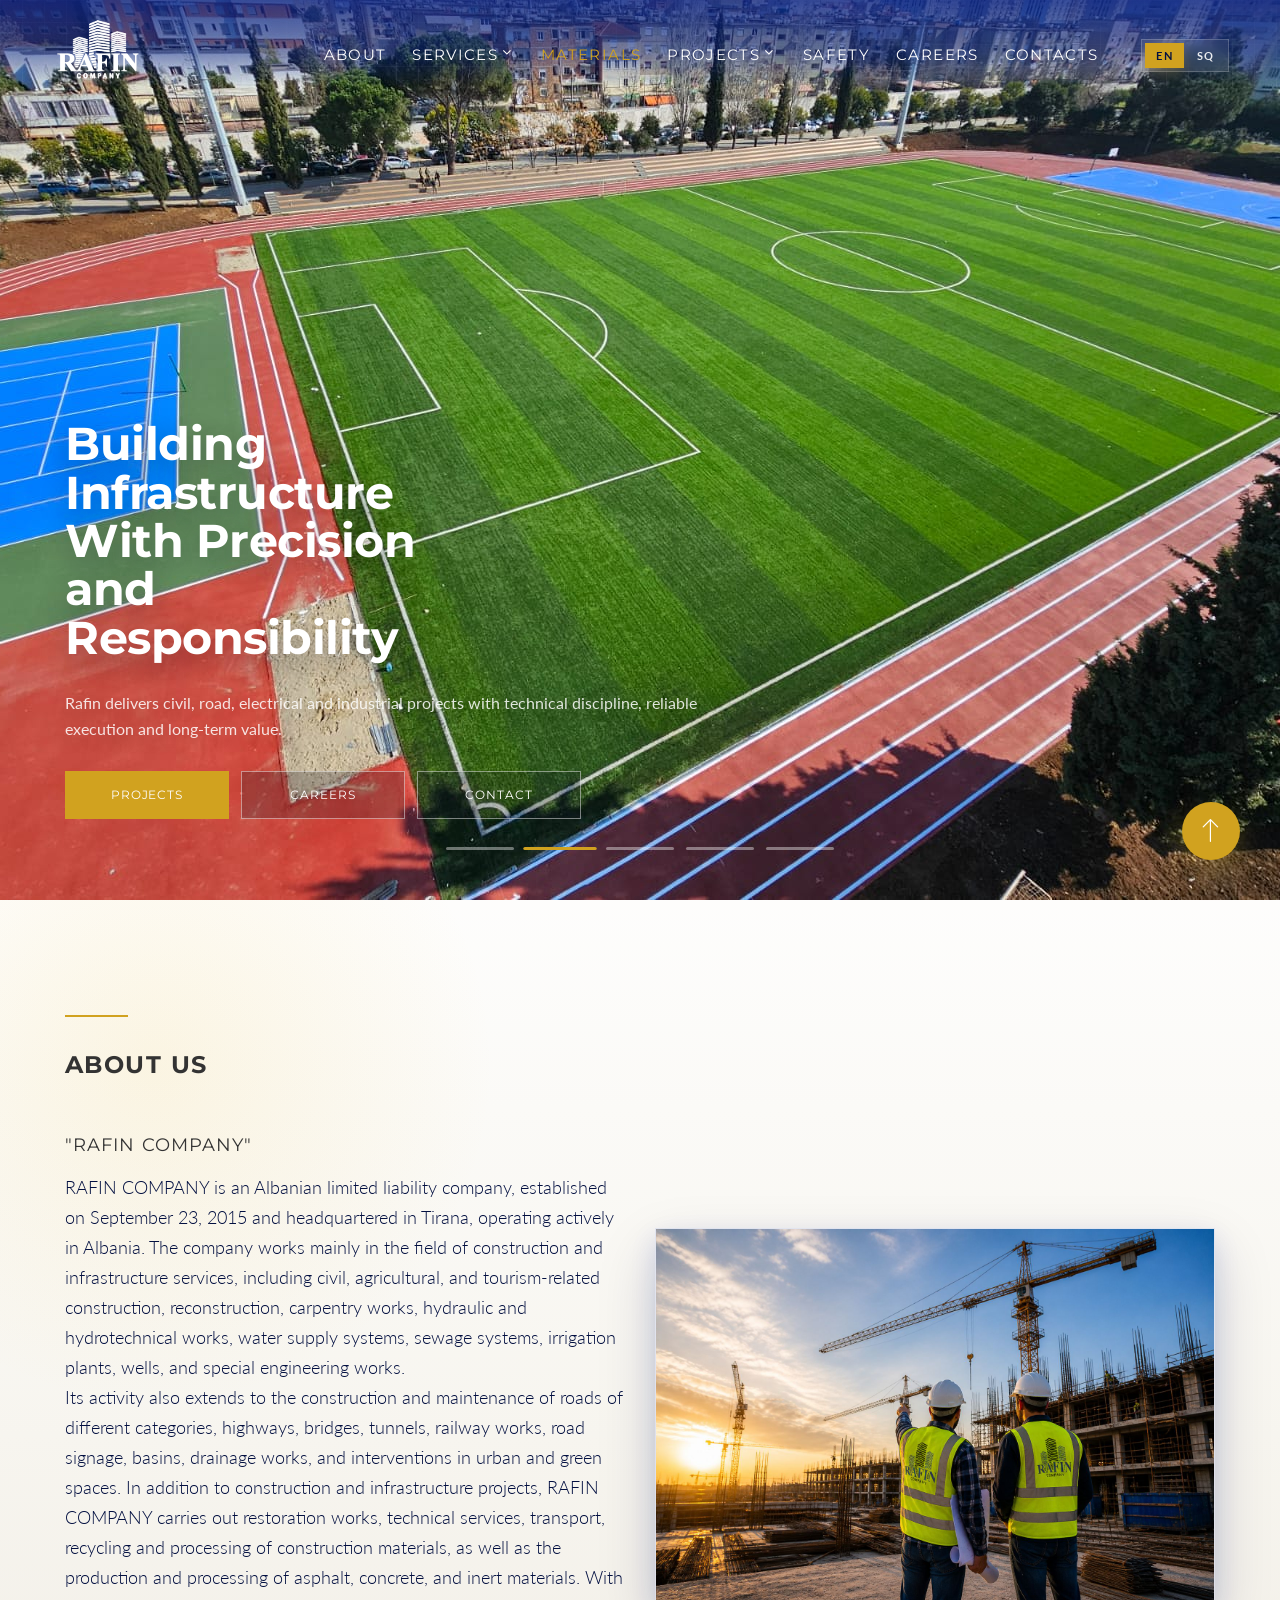
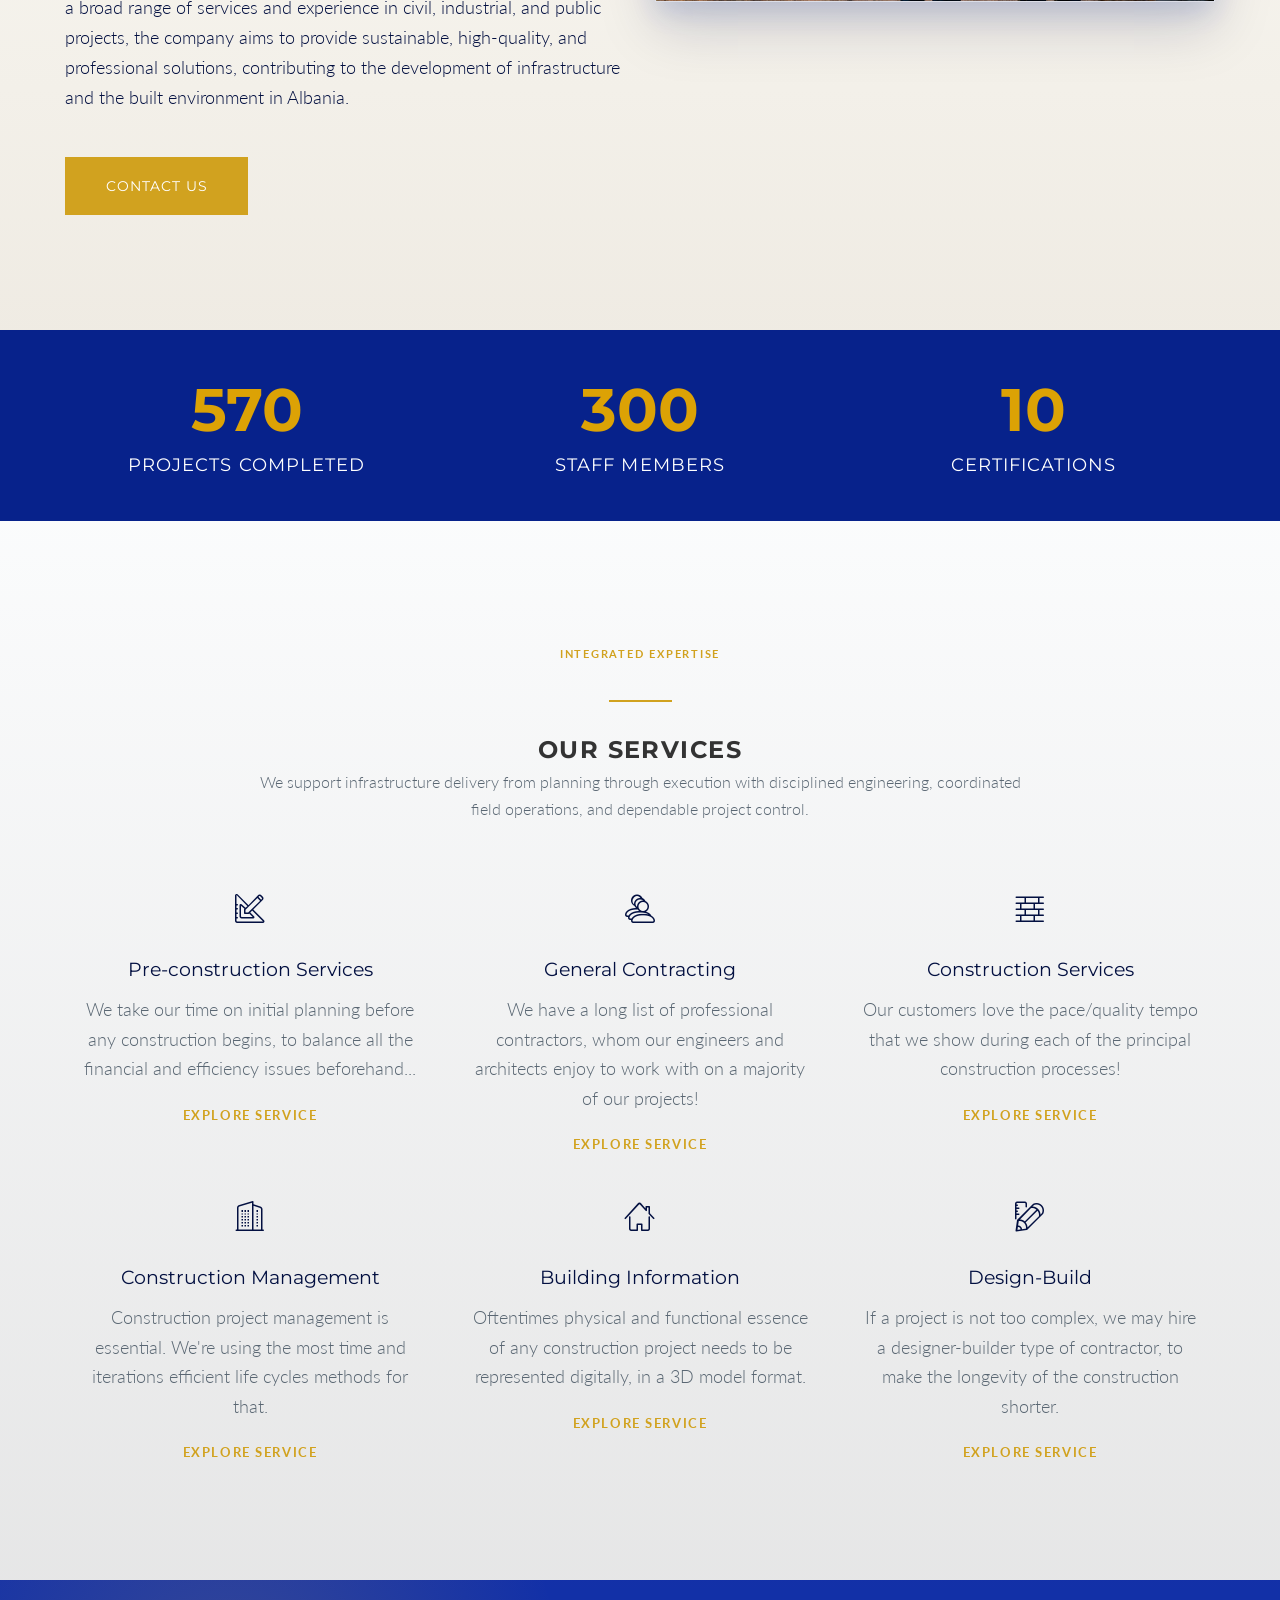
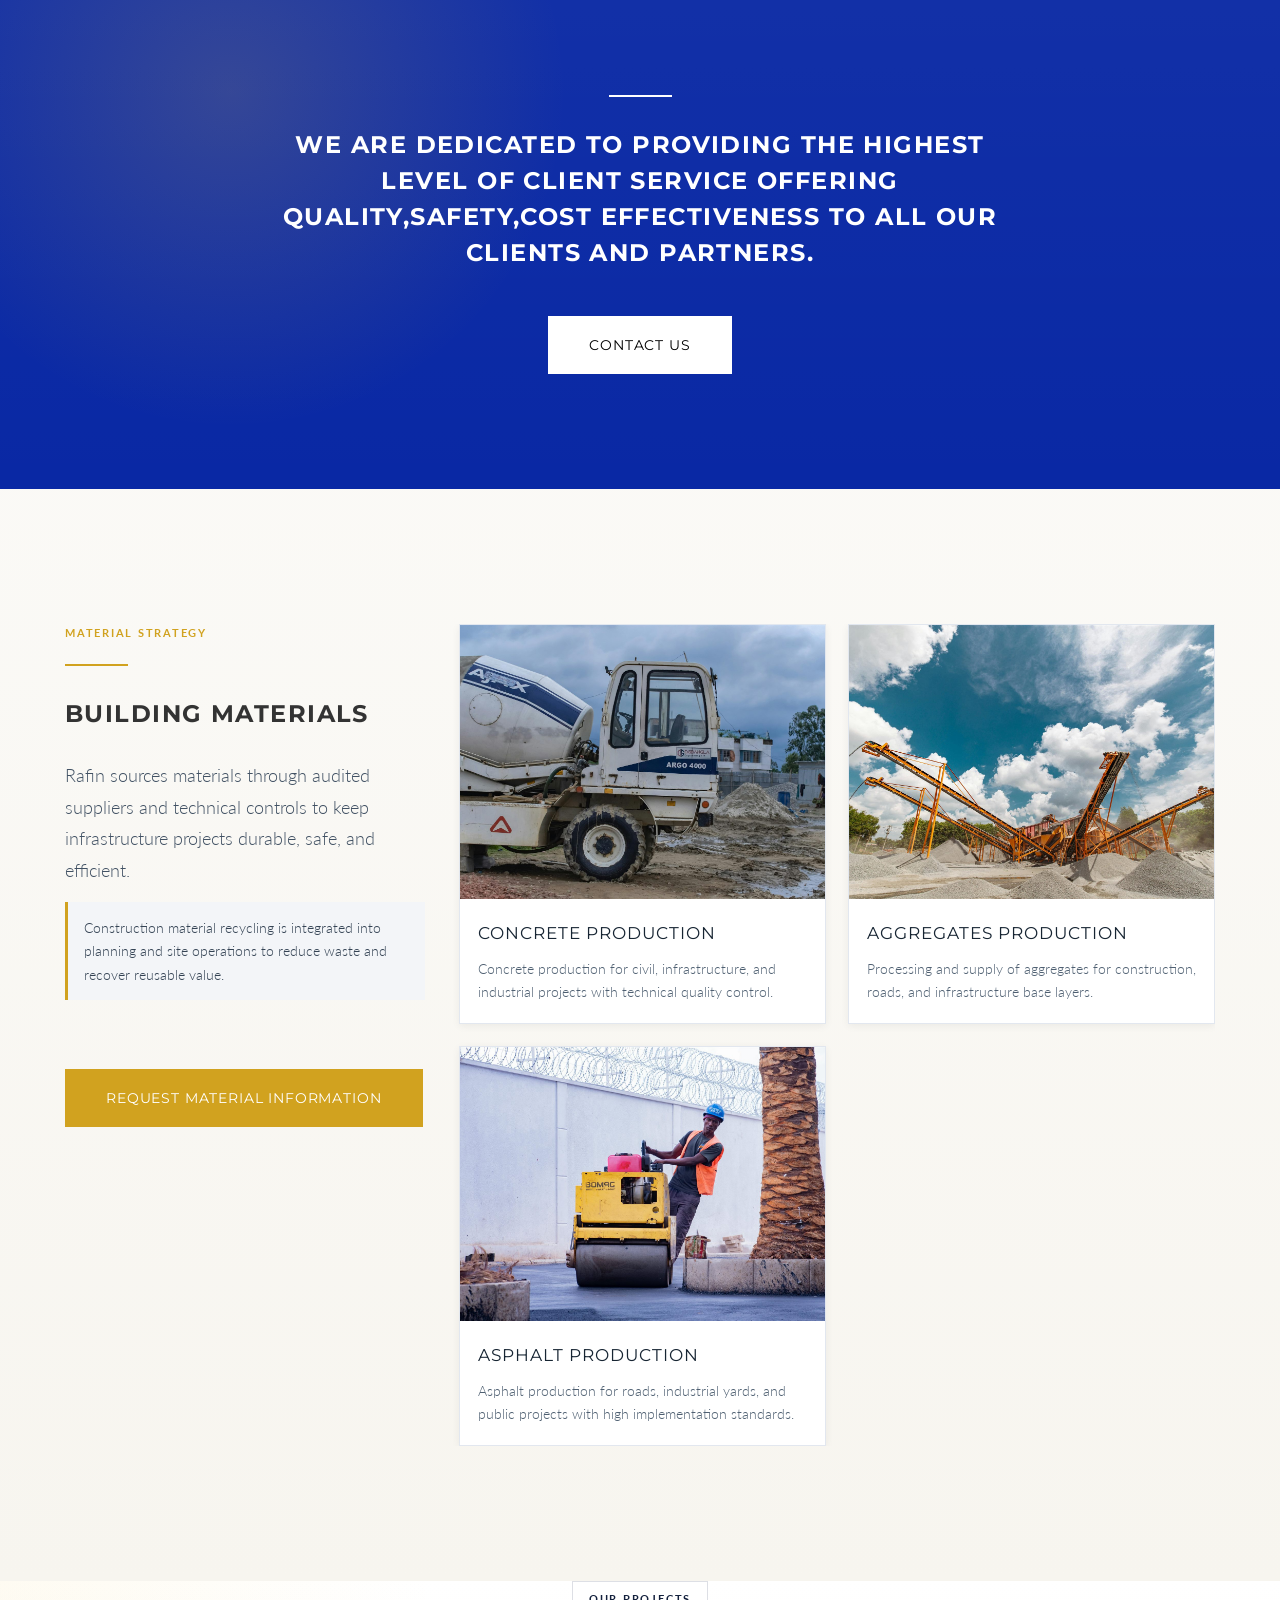
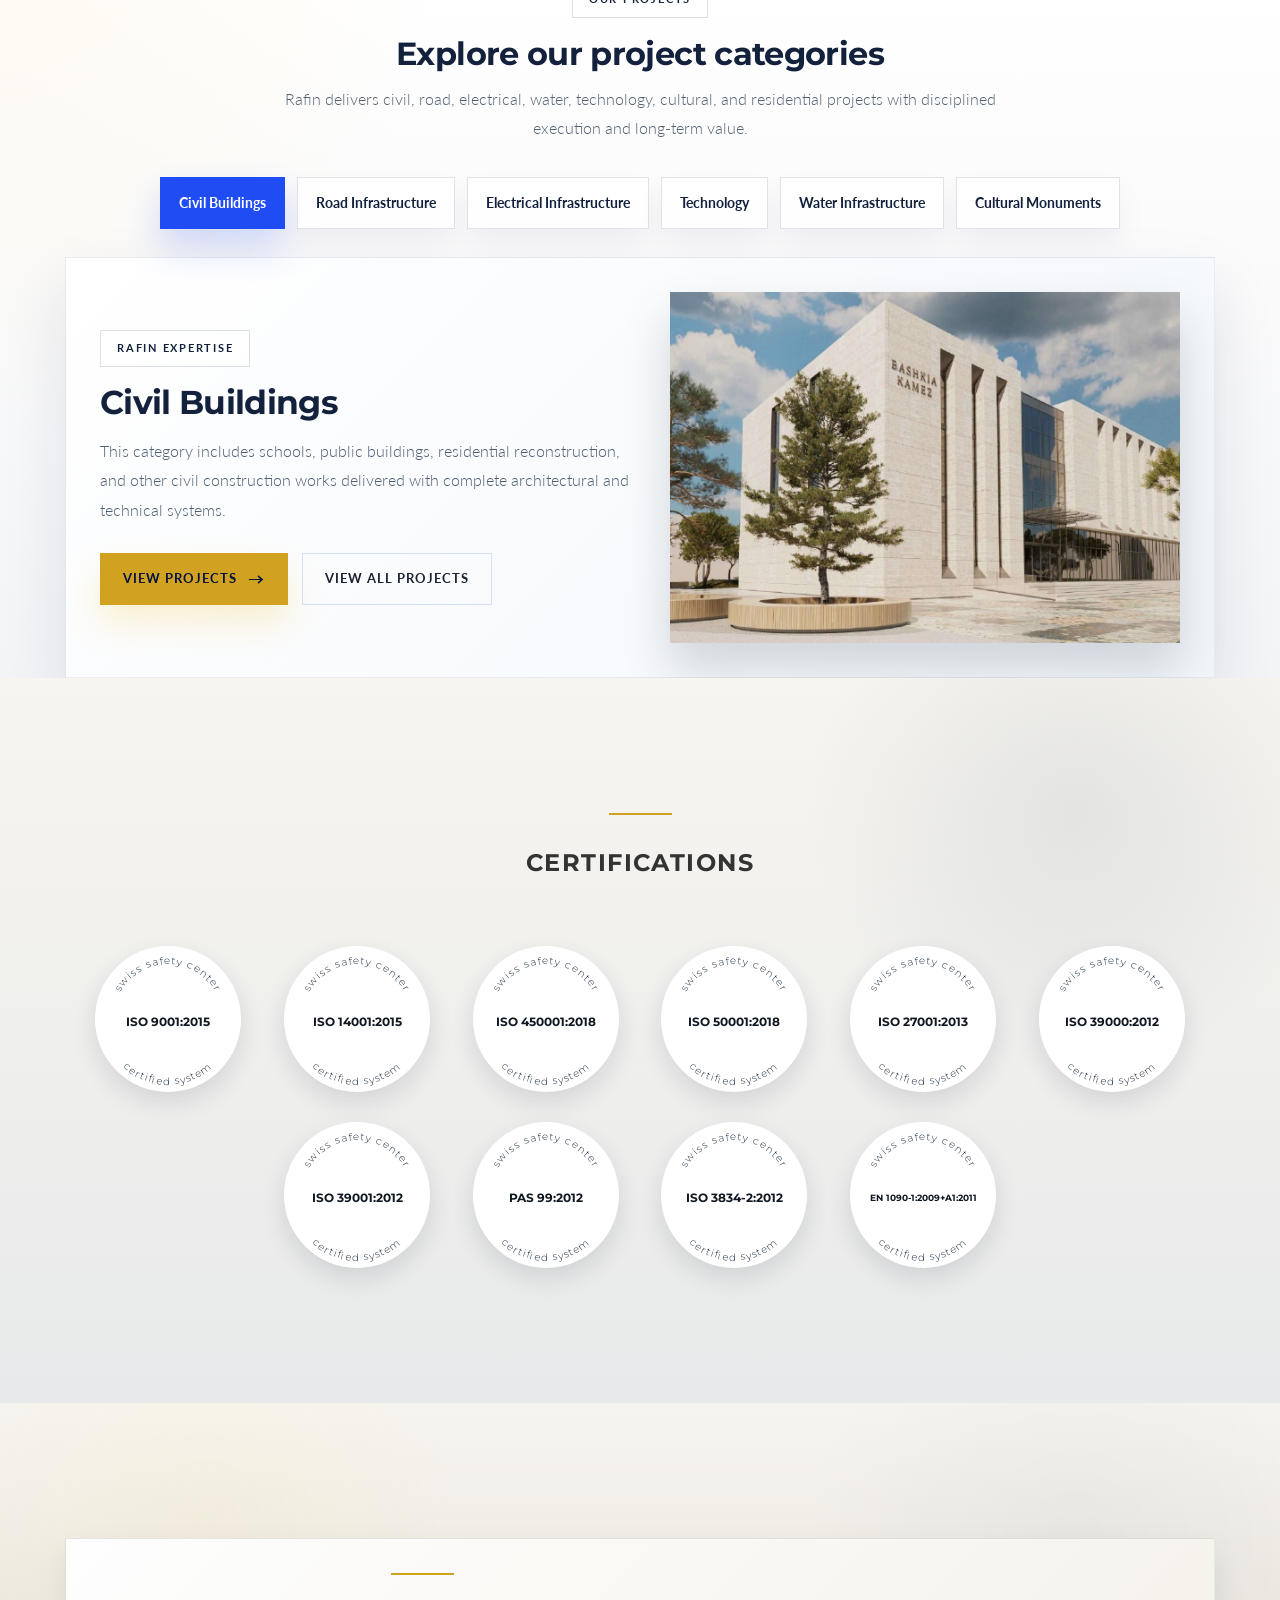
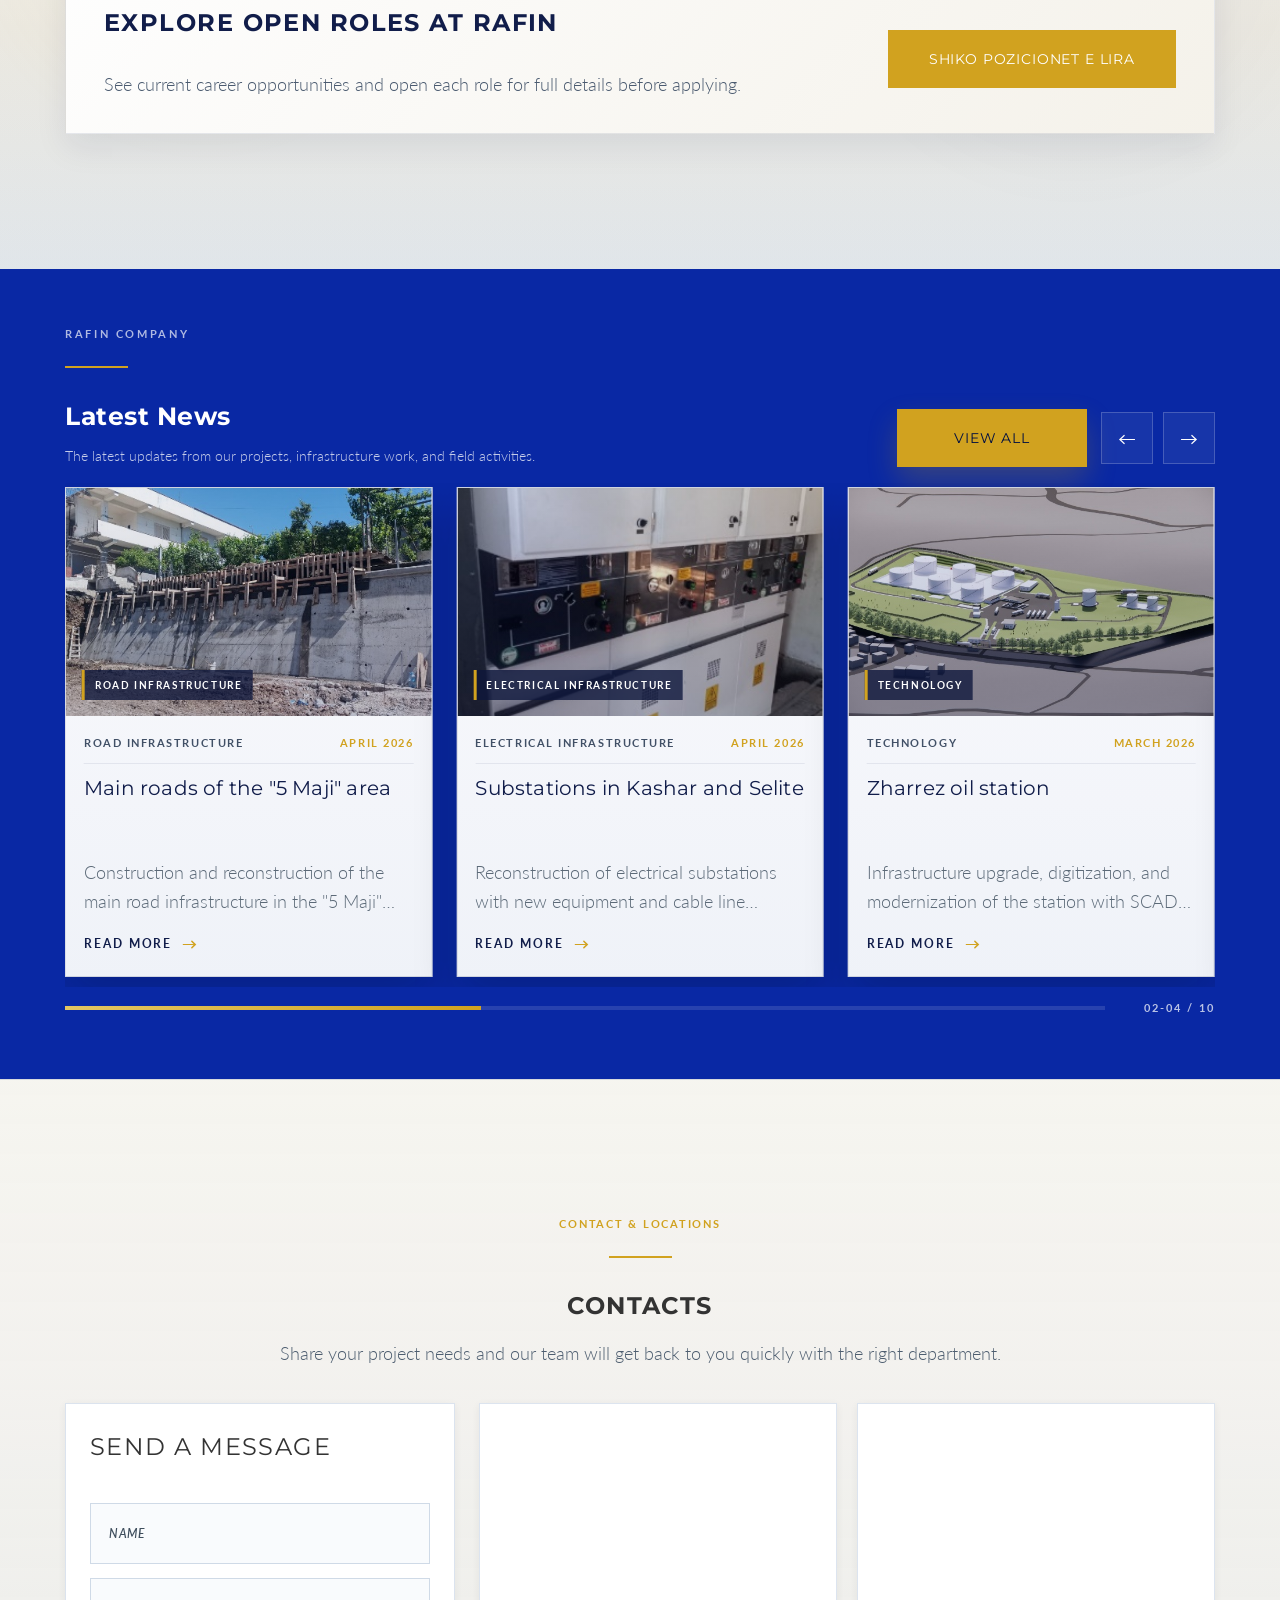
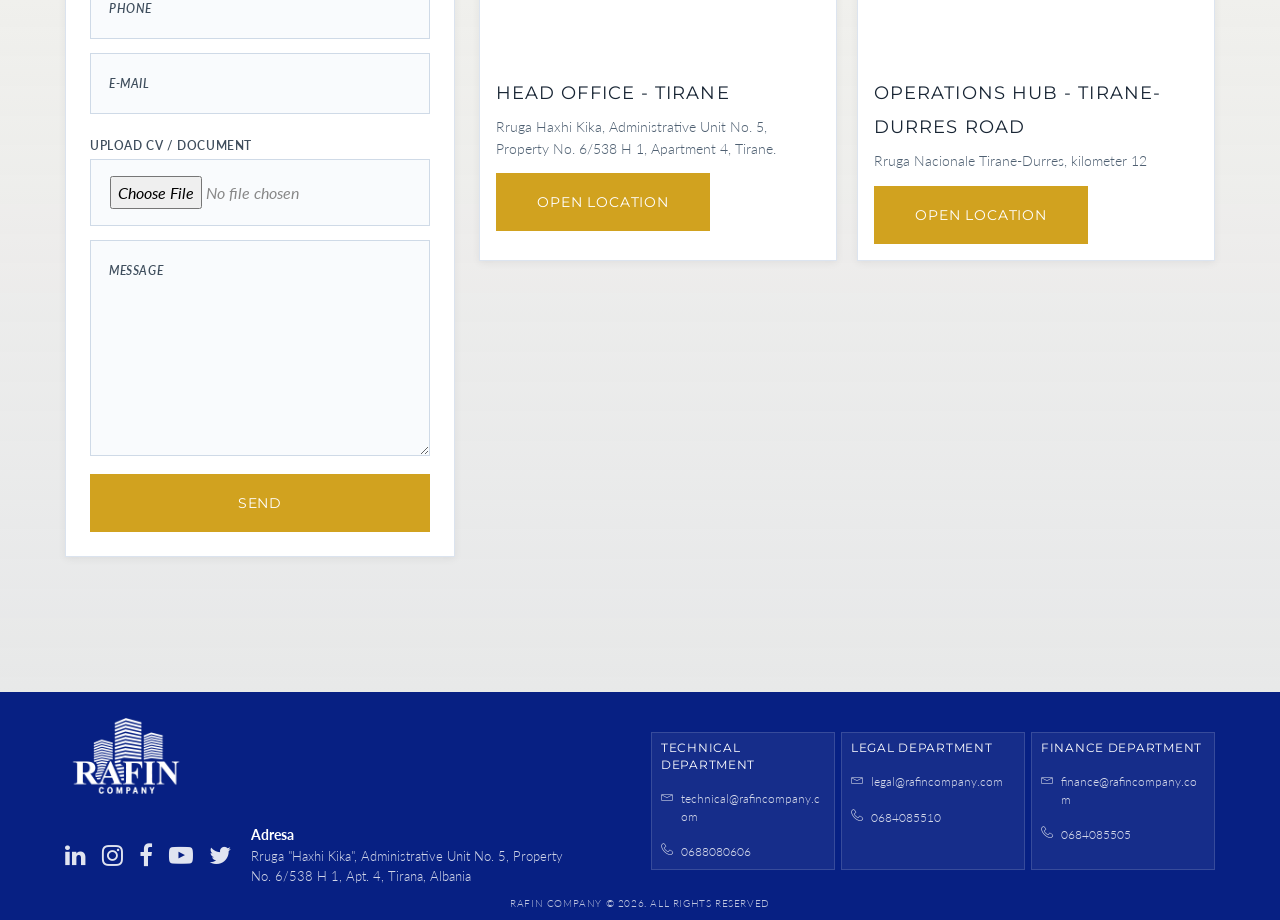
==== commit 5d58ca7f: "News commit" ====
--- a/index.html
+++ b/index.html
@@ -283,163 +283,183 @@
             <div class="news-carousel__viewport" tabindex="0">
               <div class="news-carousel__track">
                 <article class="news-card">
-                  <a class="news-card__image" href="projects.html" aria-label="Lexo më shumë për zhvillimet e reja në projektet civile">
-                    <img src="images/projects/banesat-vaqarr-1.jpeg" alt="Objekt civil në zhvillim nga Rafin Company" loading="lazy" decoding="async" />
-                    <span class="news-card__category-badge">Ndërtim Civil</span>
-                  </a>
-                  <div class="news-card__body">
-                    <div class="news-card__meta">
-                      <span class="news-card__category">Ndërtim Civil</span>
-                      <time datetime="2026-05">Maj 2026</time>
-                    </div>
-                    <h5 class="news-card__title">Zhvillime të reja në projektet civile</h5>
-                    <p class="news-card__description">Rafin Company vijon punën në objekte civile me fokus cilësinë, sigurinë dhe koordinimin teknik.</p>
-                    <a class="news-card__link" href="projects.html">Lexo më shumë</a>
-                  </div>
-                </article>
-
-                <article class="news-card">
-                  <a class="news-card__image" href="projects.html" aria-label="Lexo më shumë për punimet infrastrukturore me standarde të larta">
-                    <img src="images/projects/rruget-kryesore-5-maji-faza-3-4.jpeg" alt="Punime infrastrukturore rrugore në terren" loading="lazy" decoding="async" />
-                    <span class="news-card__category-badge">Infrastrukturë Rrugore</span>
-                  </a>
-                  <div class="news-card__body">
-                    <div class="news-card__meta">
-                      <span class="news-card__category">Infrastrukturë Rrugore</span>
-                      <time datetime="2026-04">Prill 2026</time>
-                    </div>
-                    <h5 class="news-card__title">Punime infrastrukturore me standarde të larta</h5>
-                    <p class="news-card__description">Ekipet tona janë të angazhuara në realizimin e punimeve rrugore me disiplinë dhe përgjegjësi.</p>
-                    <a class="news-card__link" href="projects.html">Lexo më shumë</a>
-                  </div>
-                </article>
-
-                <article class="news-card">
-                  <a class="news-card__image" href="projects.html" aria-label="Lexo më shumë për zgjidhjet teknike për rrjete elektrike">
-                    <img src="images/projects/kabinat-kashar-selite-1.jpeg" alt="Instalime të infrastrukturës elektrike" loading="lazy" decoding="async" />
-                    <span class="news-card__category-badge">Infrastrukturë Elektrike</span>
-                  </a>
-                  <div class="news-card__body">
-                    <div class="news-card__meta">
-                      <span class="news-card__category">Infrastrukturë Elektrike</span>
-                      <time datetime="2026-04">Prill 2026</time>
-                    </div>
-                    <h5 class="news-card__title">Zgjidhje teknike për rrjete elektrike</h5>
-                    <p class="news-card__description">Projektet elektrike zhvillohen me kujdes teknik dhe zbatim të standardeve bashkëkohore.</p>
-                    <a class="news-card__link" href="projects.html">Lexo më shumë</a>
-                  </div>
-                </article>
-
-                <article class="news-card">
-                  <a class="news-card__image" href="projects.html" aria-label="Lexo më shumë për kapacitetet e avancuara në projekte industriale">
-                    <img src="images/projects/stacioni-naftes-zharrez-1.jpeg" alt="Pamje nga një projekt industrial" loading="lazy" decoding="async" />
-                    <span class="news-card__category-badge">Projekte Industriale</span>
-                  </a>
-                  <div class="news-card__body">
-                    <div class="news-card__meta">
-                      <span class="news-card__category">Projekte Industriale</span>
-                      <time datetime="2026-03">Mars 2026</time>
-                    </div>
-                    <h5 class="news-card__title">Kapacitete të avancuara në projekte industriale</h5>
-                    <p class="news-card__description">Rafin mbështet projekte industriale me staf të specializuar dhe organizim të strukturuar në terren.</p>
-                    <a class="news-card__link" href="projects.html">Lexo më shumë</a>
-                  </div>
-                </article>
-
-                <article class="news-card">
-                  <a class="news-card__image" href="projects.html" aria-label="Lexo më shumë për teknologjinë në shërbim të ndërtimit">
-                    <img src="images/projects/farmacia-shendeti-publik-3.jpg" alt="Planifikim teknik dhe teknologji në ndërtim" loading="lazy" decoding="async" />
-                    <span class="news-card__category-badge">Teknologji</span>
-                  </a>
-                  <div class="news-card__body">
-                    <div class="news-card__meta">
-                      <span class="news-card__category">Teknologji</span>
-                      <time datetime="2026-03">Mars 2026</time>
-                    </div>
-                    <h5 class="news-card__title">Teknologjia në shërbim të ndërtimit</h5>
-                    <p class="news-card__description">Përdorimi i teknologjisë ndihmon në planifikim, kontroll cilësie dhe menaxhim më efikas të projekteve.</p>
-                    <a class="news-card__link" href="projects.html">Lexo më shumë</a>
-                  </div>
-                </article>
-
-                <article class="news-card">
-                  <a class="news-card__image" href="projects.html" aria-label="Lexo më shumë për fokusin në projektet ujore">
-                    <img src="images/projects/kanalet-ujitese-shelqet-pistull-u13-u14-1.jpeg" alt="Punime në infrastrukturë ujore dhe kanale" loading="lazy" decoding="async" />
-                    <span class="news-card__category-badge">Projekte Ujore</span>
-                  </a>
-                  <div class="news-card__body">
-                    <div class="news-card__meta">
-                      <span class="news-card__category">Projekte Ujore</span>
-                      <time datetime="2026-02">Shkurt 2026</time>
-                    </div>
-                    <h5 class="news-card__title">Fokus në projektet ujore</h5>
-                    <p class="news-card__description">Punimet në infrastrukturën ujore realizohen me kujdes ndaj funksionalitetit dhe qëndrueshmërisë afatgjatë.</p>
-                    <a class="news-card__link" href="projects.html">Lexo më shumë</a>
-                  </div>
-                </article>
-
-                <article class="news-card">
-                  <a class="news-card__image" href="projects.html" aria-label="Lexo më shumë për riciklimin e materialeve të ndërtimit">
-                    <img src="images/materials/concrete-production.jpg" alt="Proces pune me materiale ndërtimi dhe riciklim" loading="lazy" decoding="async" />
-                    <span class="news-card__category-badge">Qëndrueshmëri</span>
-                  </a>
-                  <div class="news-card__body">
-                    <div class="news-card__meta">
-                      <span class="news-card__category">Qëndrueshmëri</span>
-                      <time datetime="2026-02">Shkurt 2026</time>
-                    </div>
-                    <h5 class="news-card__title">Riciklimi i materialeve të ndërtimit</h5>
-                    <p class="news-card__description">Rafin synon përdorimin më të përgjegjshëm të materialeve dhe reduktimin e ndikimit në mjedis.</p>
-                    <a class="news-card__link" href="projects.html">Lexo më shumë</a>
-                  </div>
-                </article>
-
-                <article class="news-card">
-                  <a class="news-card__image" href="projects.html" aria-label="Lexo më shumë për sigurinë në kantier">
-                    <img src="images/projects/stadium-3.jpeg" alt="Staf në kantier me fokus te siguria" loading="lazy" decoding="async" />
-                    <span class="news-card__category-badge">Siguri</span>
-                  </a>
-                  <div class="news-card__body">
-                    <div class="news-card__meta">
-                      <span class="news-card__category">Siguri</span>
-                      <time datetime="2026-01">Janar 2026</time>
-                    </div>
-                    <h5 class="news-card__title">Siguria në kantier mbetet prioritet</h5>
-                    <p class="news-card__description">Çdo proces pune mbështetet në masa sigurie, koordinim dhe përgjegjësi profesionale.</p>
-                    <a class="news-card__link" href="projects.html">Lexo më shumë</a>
-                  </div>
-                </article>
-
-                <article class="news-card">
-                  <a class="news-card__image" href="projects.html" aria-label="Lexo më shumë për ekipet teknike në terren">
-                    <img src="images/projects/lidhjaprizrenit.jpeg" alt="Ekip teknik duke monitoruar punimet në terren" loading="lazy" decoding="async" />
-                    <span class="news-card__category-badge">Staf &amp; Operim</span>
-                  </a>
-                  <div class="news-card__body">
-                    <div class="news-card__meta">
-                      <span class="news-card__category">Staf &amp; Operim</span>
-                      <time datetime="2025-12">Dhjetor 2025</time>
-                    </div>
-                    <h5 class="news-card__title">Ekipet teknike në terren</h5>
-                    <p class="news-card__description">Stafi teknik luan rol kyç në organizimin, monitorimin dhe përfundimin me cilësi të projekteve.</p>
-                    <a class="news-card__link" href="projects.html">Lexo më shumë</a>
-                  </div>
-                </article>
-
-                <article class="news-card">
-                  <a class="news-card__image" href="projects.html" aria-label="Lexo më shumë për zhvillimin e vazhdueshëm të kapaciteteve">
-                    <img src="images/projects/stadium-3.jpeg" alt="Kapacitete operative dhe zhvillim i vazhdueshëm i kompanisë" loading="lazy" decoding="async" />
-                    <span class="news-card__category-badge">Kompania</span>
-                  </a>
-                  <div class="news-card__body">
-                    <div class="news-card__meta">
-                      <span class="news-card__category">Kompania</span>
-                      <time datetime="2025-12">Dhjetor 2025</time>
-                    </div>
-                    <h5 class="news-card__title">Zhvillim i vazhdueshëm i kapaciteteve</h5>
-                    <p class="news-card__description">Rafin Company vijon të forcojë kapacitetet njerëzore, teknike dhe operative për projekte më komplekse.</p>
-                    <a class="news-card__link" href="projects.html">Lexo më shumë</a>
-                  </div>
+                  <a class="news-card__card-link" href="project.html?slug=banesat-vaqarr" aria-label="Lexo më shumë për projektin e 20 banesave individuale në Vaqarr">
+                    <span class="news-card__image">
+                      <img src="images/projects/banesat-vaqarr-1.jpeg" alt="Objekt civil në zhvillim nga Rafin Company" loading="lazy" decoding="async" />
+                      <span class="news-card__category-badge">Ndërtim Civil</span>
+                    </span>
+                    <div class="news-card__body">
+                      <div class="news-card__meta">
+                        <span class="news-card__category">Ndërtim Civil</span>
+                        <time datetime="2026-05">Maj 2026</time>
+                      </div>
+                      <h5 class="news-card__title">20 banesa individuale në Vaqarr</h5>
+                      <p class="news-card__description">Projekt rindërtimi me 20 banesa individuale dhe infrastrukturë shoqëruese në njësinë administrative Vaqarr.</p>
+                      <span class="news-card__link">Lexo më shumë</span>
+                    </div>
+                  </a>
+                </article>
+
+                <article class="news-card">
+                  <a class="news-card__card-link" href="project.html?slug=rruget-kryesore-5-maji-faza-3" aria-label="Lexo më shumë për projektin e rrugëve kryesore të zonës 5 Maji">
+                    <span class="news-card__image">
+                      <img src="images/projects/rruget-kryesore-5-maji-faza-3-4.jpeg" alt="Punime infrastrukturore rrugore në terren" loading="lazy" decoding="async" />
+                      <span class="news-card__category-badge">Infrastrukturë Rrugore</span>
+                    </span>
+                    <div class="news-card__body">
+                      <div class="news-card__meta">
+                        <span class="news-card__category">Infrastrukturë Rrugore</span>
+                        <time datetime="2026-04">Prill 2026</time>
+                      </div>
+                      <h5 class="news-card__title">Rrugët kryesore të zonës "5 Maji"</h5>
+                      <p class="news-card__description">Ndërtim dhe rikonstruksion i infrastrukturës rrugore në zonën "5 Maji", me trotuare, ndriçim dhe rrjete inxhinierike.</p>
+                      <span class="news-card__link">Lexo më shumë</span>
+                    </div>
+                  </a>
+                </article>
+
+                <article class="news-card">
+                  <a class="news-card__card-link" href="project.html?slug=kabinat-kashar-selite" aria-label="Lexo më shumë për projektin e rikonstruksionit të kabinave në Kashar dhe Selitë">
+                    <span class="news-card__image">
+                      <img src="images/projects/kabinat-kashar-selite-1.jpeg" alt="Instalime të infrastrukturës elektrike" loading="lazy" decoding="async" />
+                      <span class="news-card__category-badge">Infrastrukturë Elektrike</span>
+                    </span>
+                    <div class="news-card__body">
+                      <div class="news-card__meta">
+                        <span class="news-card__category">Infrastrukturë Elektrike</span>
+                        <time datetime="2026-04">Prill 2026</time>
+                      </div>
+                      <h5 class="news-card__title">Kabinat në nënstacionet Kashar dhe Selitë</h5>
+                      <p class="news-card__description">Rikonstruksion i kabinave elektrike me pajisje të reja dhe zëvendësim të linjave kabllore në rrjetin TM/TU.</p>
+                      <span class="news-card__link">Lexo më shumë</span>
+                    </div>
+                  </a>
+                </article>
+
+                <article class="news-card">
+                  <a class="news-card__card-link" href="project.html?slug=stacioni-naftes-zharrez" aria-label="Lexo më shumë për projektin e digjitalizimit të stacionit të naftës Zharrëz">
+                    <span class="news-card__image">
+                      <img src="images/projects/stacioni-naftes-zharrez-1.jpeg" alt="Pamje nga një projekt industrial" loading="lazy" decoding="async" />
+                      <span class="news-card__category-badge">Teknologji</span>
+                    </span>
+                    <div class="news-card__body">
+                      <div class="news-card__meta">
+                        <span class="news-card__category">Teknologji</span>
+                        <time datetime="2026-03">Mars 2026</time>
+                      </div>
+                      <h5 class="news-card__title">Stacioni i naftës Zharrëz</h5>
+                      <p class="news-card__description">Përmirësim, digjitalizim dhe rikualifikim i infrastrukturës së stacionit me sisteme SCADA dhe standarde teknike bashkëkohore.</p>
+                      <span class="news-card__link">Lexo më shumë</span>
+                    </div>
+                  </a>
+                </article>
+
+                <article class="news-card">
+                  <a class="news-card__card-link" href="project.html?slug=farmacia-shendeti-publik" aria-label="Lexo më shumë për projektin e rikonstruksionit të Farmacisë dhe Shëndetit Publik">
+                    <span class="news-card__image">
+                      <img src="images/projects/farmacia-shendeti-publik-3.jpg" alt="Planifikim teknik dhe teknologji në ndërtim" loading="lazy" decoding="async" />
+                      <span class="news-card__category-badge">Ndërtim Civil</span>
+                    </span>
+                    <div class="news-card__body">
+                      <div class="news-card__meta">
+                        <span class="news-card__category">Ndërtim Civil</span>
+                        <time datetime="2026-03">Mars 2026</time>
+                      </div>
+                      <h5 class="news-card__title">Farmacia dhe Shëndeti Publik</h5>
+                      <p class="news-card__description">Rikonstruksion i plotë i godinës me përforcime strukturore, fasadë të ventiluar dhe instalim të rrjeteve inxhinierike.</p>
+                      <span class="news-card__link">Lexo më shumë</span>
+                    </div>
+                  </a>
+                </article>
+
+                <article class="news-card">
+                  <a class="news-card__card-link" href="project.html?slug=kanalet-ujitese-shelqet-pistull-u13-u14" aria-label="Lexo më shumë për projektin e rehabilitimit të kanalit Shelqet-Pistull">
+                    <span class="news-card__image">
+                      <img src="images/projects/kanalet-ujitese-shelqet-pistull-u13-u14-1.jpeg" alt="Punime në infrastrukturë ujore dhe kanale" loading="lazy" decoding="async" />
+                      <span class="news-card__category-badge">Projekte Ujore</span>
+                    </span>
+                    <div class="news-card__body">
+                      <div class="news-card__meta">
+                        <span class="news-card__category">Projekte Ujore</span>
+                        <time datetime="2026-02">Shkurt 2026</time>
+                      </div>
+                      <h5 class="news-card__title">Kanali ujitës Shelqet-Pistull</h5>
+                      <p class="news-card__description">Rehabilitim dhe modernizim i sistemit ujitës me trajtim të kanaleve U-13 dhe U-14 në zonën e Milotit, Mamurrasit dhe Drojës.</p>
+                      <span class="news-card__link">Lexo më shumë</span>
+                    </div>
+                  </a>
+                </article>
+
+                <article class="news-card">
+                  <a class="news-card__card-link" href="project.html?slug=kopshti-okshtun" aria-label="Lexo më shumë për projektin e rindërtimit të kopshtit Okshtun">
+                    <span class="news-card__image">
+                      <img src="images/projects/kopshti4.jpg" alt="Pamje nga rindërtimi i kopshtit Okshtun" loading="lazy" decoding="async" />
+                      <span class="news-card__category-badge">Ndërtim Civil</span>
+                    </span>
+                    <div class="news-card__body">
+                      <div class="news-card__meta">
+                        <span class="news-card__category">Ndërtim Civil</span>
+                        <time datetime="2026-02">Shkurt 2026</time>
+                      </div>
+                      <h5 class="news-card__title">Rindërtimi i kopshtit Okshtun</h5>
+                      <p class="news-card__description">Projekt EU4Schools me fokus aksesueshmërinë, sigurinë dhe eficiencën e energjisë për ambientet e reja arsimore.</p>
+                      <span class="news-card__link">Lexo më shumë</span>
+                    </div>
+                  </a>
+                </article>
+
+                <article class="news-card">
+                  <a class="news-card__card-link" href="project.html?slug=garnizoni-skenderbej-infrastruktura" aria-label="Lexo më shumë për projektin e infrastrukturës në Garnizonin Skënderbej">
+                    <span class="news-card__image">
+                      <img src="images/projects/stadium-3.jpeg" alt="Staf në kantier me fokus te siguria" loading="lazy" decoding="async" />
+                      <span class="news-card__category-badge">Infrastrukturë Rrugore</span>
+                    </span>
+                    <div class="news-card__body">
+                      <div class="news-card__meta">
+                        <span class="news-card__category">Infrastrukturë Rrugore</span>
+                        <time datetime="2026-01">Janar 2026</time>
+                      </div>
+                      <h5 class="news-card__title">Garnizoni "Skënderbej"</h5>
+                      <p class="news-card__description">Projekt multifunksional me ndërhyrje në rrugë, sheshe, objekte dhe hapësira sportive brenda garnizonit.</p>
+                      <span class="news-card__link">Lexo më shumë</span>
+                    </div>
+                  </a>
+                </article>
+
+                <article class="news-card">
+                  <a class="news-card__card-link" href="project.html?slug=shkolla-lidhja-e-prizrenit" aria-label="Lexo më shumë për projektin e shkollës Lidhja e Prizrenit">
+                    <span class="news-card__image">
+                      <img src="images/projects/lidhjaprizrenit.jpeg" alt="Ekip teknik duke monitoruar punimet në terren" loading="lazy" decoding="async" />
+                      <span class="news-card__category-badge">Ndërtim Civil</span>
+                    </span>
+                    <div class="news-card__body">
+                      <div class="news-card__meta">
+                        <span class="news-card__category">Ndërtim Civil</span>
+                        <time datetime="2025-12">Dhjetor 2025</time>
+                      </div>
+                      <h5 class="news-card__title">Shkolla "Lidhja e Prizrenit"</h5>
+                      <p class="news-card__description">Rindërtim i godinës së re shkollore me ambiente mësimore, palestër dhe sisteme moderne teknike e sigurie.</p>
+                      <span class="news-card__link">Lexo më shumë</span>
+                    </div>
+                  </a>
+                </article>
+
+                <article class="news-card">
+                  <a class="news-card__card-link" href="project.html?slug=njesite-banimit-mirdite-rreshen" aria-label="Lexo më shumë për projektin e rindërtimit të njësive të banimit në Mirditë">
+                    <span class="news-card__image">
+                      <img src="images/projects/rreshen6.jpg" alt="Pamje nga rindërtimi i njësive të banimit në Mirditë" loading="lazy" decoding="async" />
+                      <span class="news-card__category-badge">Ndërtim Civil</span>
+                    </span>
+                    <div class="news-card__body">
+                      <div class="news-card__meta">
+                        <span class="news-card__category">Ndërtim Civil</span>
+                        <time datetime="2025-12">Dhjetor 2025</time>
+                      </div>
+                      <h5 class="news-card__title">Njësitë e banimit në Mirditë</h5>
+                      <p class="news-card__description">Projekt rindërtimi me objekte shumëkatëshe dhe njësi banimi pikësore në zonën e re për zhvillim në Rrëshen.</p>
+                      <span class="news-card__link">Lexo më shumë</span>
+                    </div>
+                  </a>
                 </article>
               </div>
             </div>
--- a/css/redesign.css
+++ b/css/redesign.css
@@ -1643,7 +1643,8 @@
 
 .news-carousel__viewport {
   overflow: hidden;
-  touch-action: pan-y;
+  touch-action: pan-y pinch-zoom;
+  overscroll-behavior-x: contain;
   cursor: grab;
   padding: 4px 0 10px;
 }
@@ -1668,7 +1669,6 @@
   display: flex;
   flex: 0 0 calc((100% - (var(--news-visible) - 1) * var(--news-gap)) / var(--news-visible));
   min-width: 0;
-  flex-direction: column;
   border: 1px solid rgba(17, 29, 74, 0.14);
   background: linear-gradient(180deg, rgba(255, 255, 255, 0.98) 0%, rgba(244, 247, 250, 0.98) 100%);
   box-shadow: 0 22px 40px rgba(6, 14, 43, 0.22);
@@ -1681,6 +1681,20 @@
 .news-card * {
   -webkit-user-select: none;
   user-select: none;
+}
+
+.news-card__card-link {
+  display: flex;
+  flex: 1 1 auto;
+  min-width: 0;
+  flex-direction: column;
+  color: inherit;
+  text-decoration: none;
+}
+
+.news-card__card-link:focus-visible {
+  outline: 3px solid rgba(220, 162, 5, 0.72);
+  outline-offset: -3px;
 }
 
 .news-card__image {
@@ -7177,40 +7191,55 @@
   flex: 0 0 auto;
 }
 
+.redesign-footer-main .row.row-30 {
+  margin-bottom: 0;
+}
+
+.redesign-footer-main .row.row-30 > [class*='col-'] {
+  margin-bottom: 0;
+}
+
 .footer-content-row {
   display: flex;
   align-items: flex-end;
   justify-content: flex-end;
   gap: 12px;
+  margin-top: 30px;
+}
+
+.footer-left-details {
+  display: flex;
+  align-items: flex-end;
+  gap: 20px;
+  margin-top: 6px;
 }
 
 .footer-address-line {
   margin: 0;
   display: block;
-  flex: 0 0 280px;
-  max-width: 280px;
   color: rgba(255, 255, 255, 0.82);
   font-size: 13px;
   line-height: 1.5;
-  white-space: normal;
 }
 
 .footer-address-line__title {
-  display: block;
-  margin-bottom: 2px;
+  display: inline-block;
+  margin-right: 8px;
   color: #fff;
   font-size: 14px;
   font-weight: 700;
 }
 
 .footer-address-line__text {
-  display: block;
+  display: inline;
   color: rgba(255, 255, 255, 0.82);
 }
 
 .footer-social-list {
+  display: flex;
   gap: 16px;
-  margin-top: 6px;
+  margin-top: 0;
+  flex: 0 0 auto;
 }
 
 .footer-departments-grid {
@@ -7218,6 +7247,7 @@
   grid-template-columns: repeat(3, minmax(0, 184px));
   gap: 6px;
   justify-content: end;
+  margin-bottom: 0;
 }
 
 .footer-department-card {
@@ -7332,19 +7362,113 @@
 @media (min-width: 1200px) {
   .redesign-footer-main .row {
     align-items: start;
+    justify-content: space-between;
   }
 
   .redesign-footer-main .col-lg-4 {
     display: flex;
     flex-direction: column;
     justify-content: center;
-    flex: 0 0 18%;
-    max-width: 18%;
+    flex: 0 1 46%;
+    width: 46%;
+    max-width: 46%;
   }
 
   .redesign-footer-main .col-lg-8 {
-    flex: 0 0 82%;
-    max-width: 82%;
+    display: flex;
+    justify-content: flex-end;
+    flex: 0 0 auto;
+    width: auto;
+    max-width: none;
+  }
+
+  .footer-left-details {
+    align-items: center;
+    gap: 20px;
+    flex-wrap: nowrap;
+  }
+
+  .footer-address-line {
+    flex: 1 1 auto;
+    max-width: 440px;
+    margin-top: -4px;
+    white-space: normal;
+  }
+
+  .footer-address-line__title,
+  .footer-address-line__text {
+    display: block;
+  }
+
+  .footer-address-line__title {
+    margin-right: 0;
+    margin-bottom: 2px;
+  }
+
+  .footer-content-row {
+    width: auto;
+    justify-content: flex-end;
+  }
+
+  .footer-departments-wrap {
+    flex: 0 0 auto;
+  }
+}
+
+@media (min-width: 1800px) {
+  .footer-left-details {
+    align-items: center;
+    gap: 28px;
+  }
+
+  .footer-address-line {
+    padding-top: 0;
+    max-width: none;
+    white-space: nowrap;
+  }
+
+  .footer-address-line__title {
+    display: inline-block;
+    margin-right: 8px;
+    margin-bottom: 0;
+  }
+
+  .footer-address-line__text {
+    display: inline;
+  }
+
+  .footer-content-row {
+    align-items: flex-start;
+    gap: 0;
+  }
+
+  .footer-departments-grid {
+    grid-template-columns: repeat(3, minmax(220px, 220px));
+    gap: 16px;
+    margin-bottom: 0;
+  }
+
+  .footer-department-card {
+    max-width: 220px;
+    min-height: 108px;
+    padding: 12px 14px;
+  }
+
+  .footer-department-card a {
+    font-size: 13px;
+    line-height: 1.45;
+  }
+}
+
+@media (min-width: 2400px) {
+  .footer-departments-grid {
+    grid-template-columns: repeat(3, minmax(248px, 248px));
+    gap: 18px;
+    margin-bottom: 0;
+  }
+
+  .footer-department-card {
+    max-width: 248px;
   }
 }
 
@@ -7355,6 +7479,11 @@
 
   .footer-content-row {
     display: block;
+  }
+
+  .footer-left-details {
+    display: block;
+    margin-top: 10px;
   }
 
   .footer-address-line {
@@ -7363,9 +7492,20 @@
     white-space: normal;
   }
 
+  .footer-address-line__title,
+  .footer-address-line__text {
+    display: block;
+  }
+
+  .footer-address-line__title {
+    margin-right: 0;
+    margin-bottom: 2px;
+  }
+
   .footer-departments-grid {
     grid-template-columns: repeat(2, minmax(0, 1fr));
     justify-content: stretch;
+    margin-bottom: 0;
   }
 
   .footer-brand-wrap .brand-name {
@@ -7386,6 +7526,7 @@
 @media (max-width: 767px) {
   .footer-departments-grid {
     grid-template-columns: 1fr;
+    margin-bottom: 0;
   }
 }
 
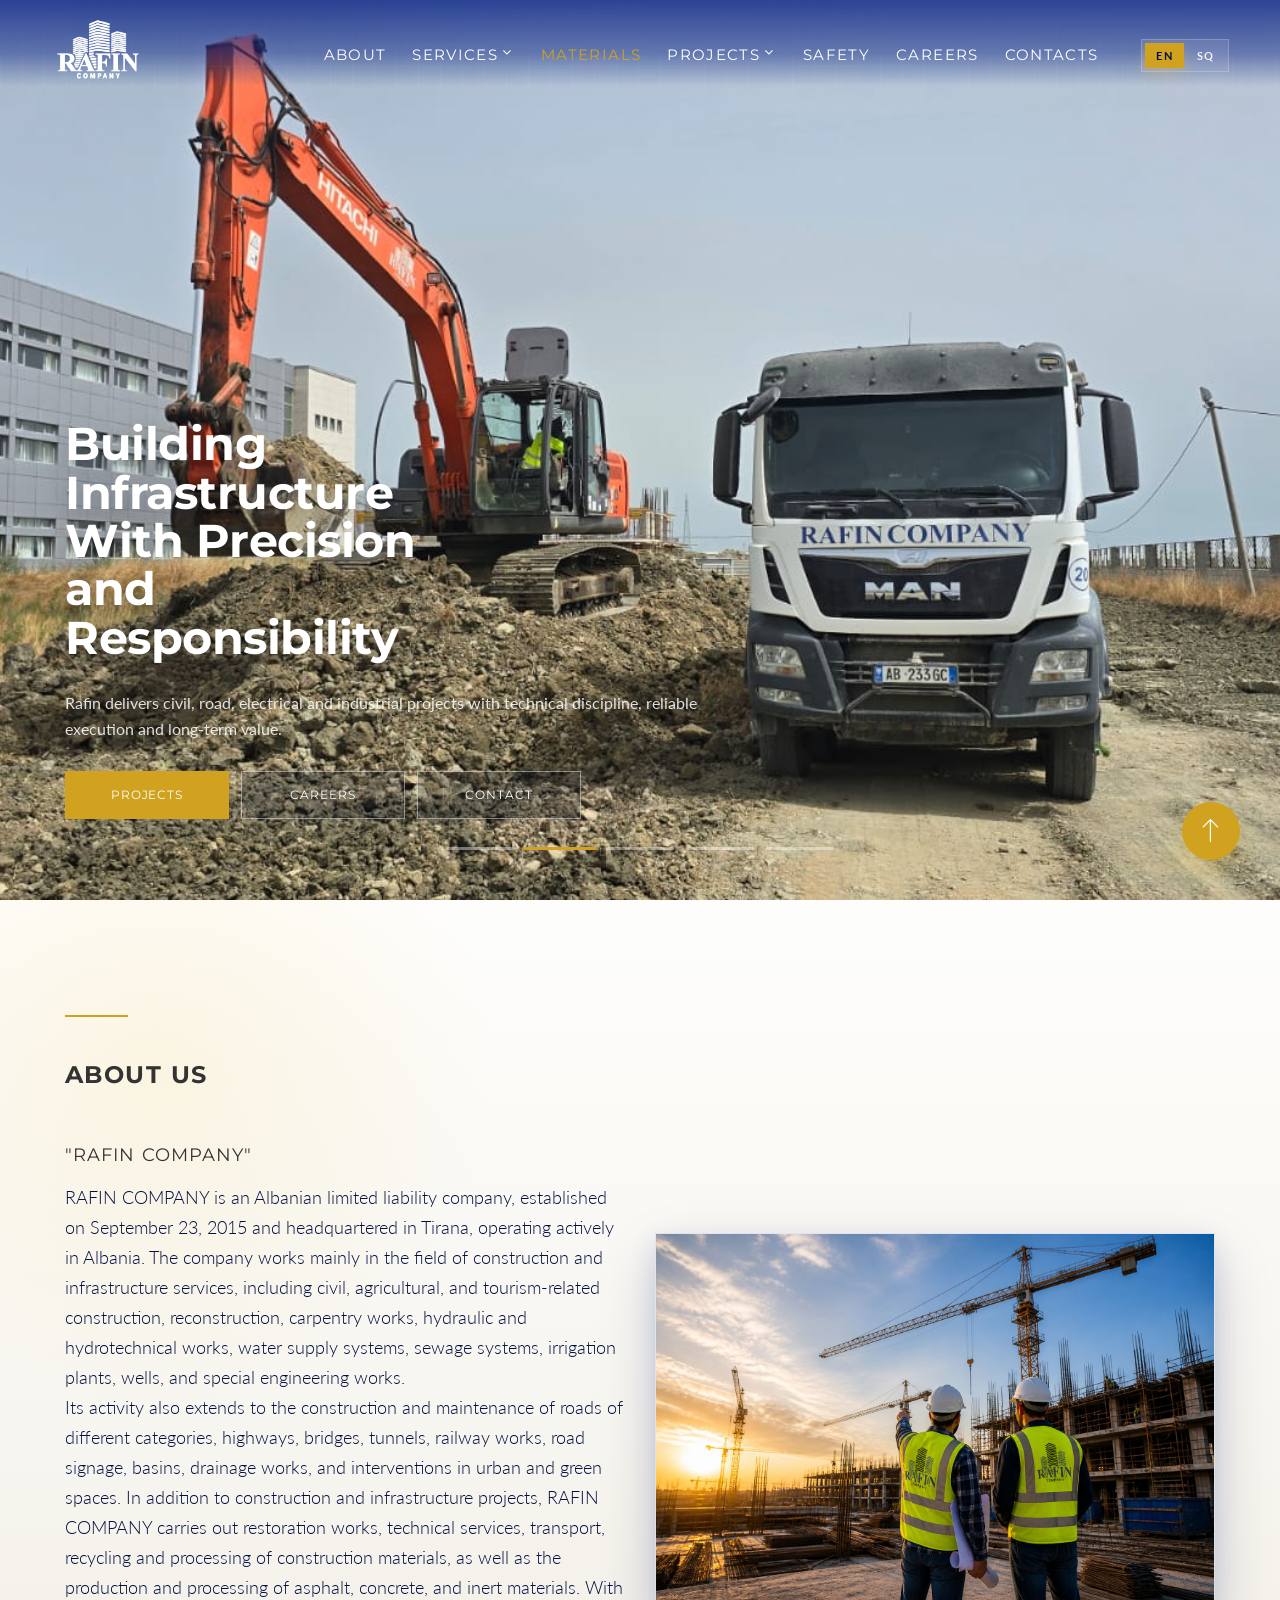
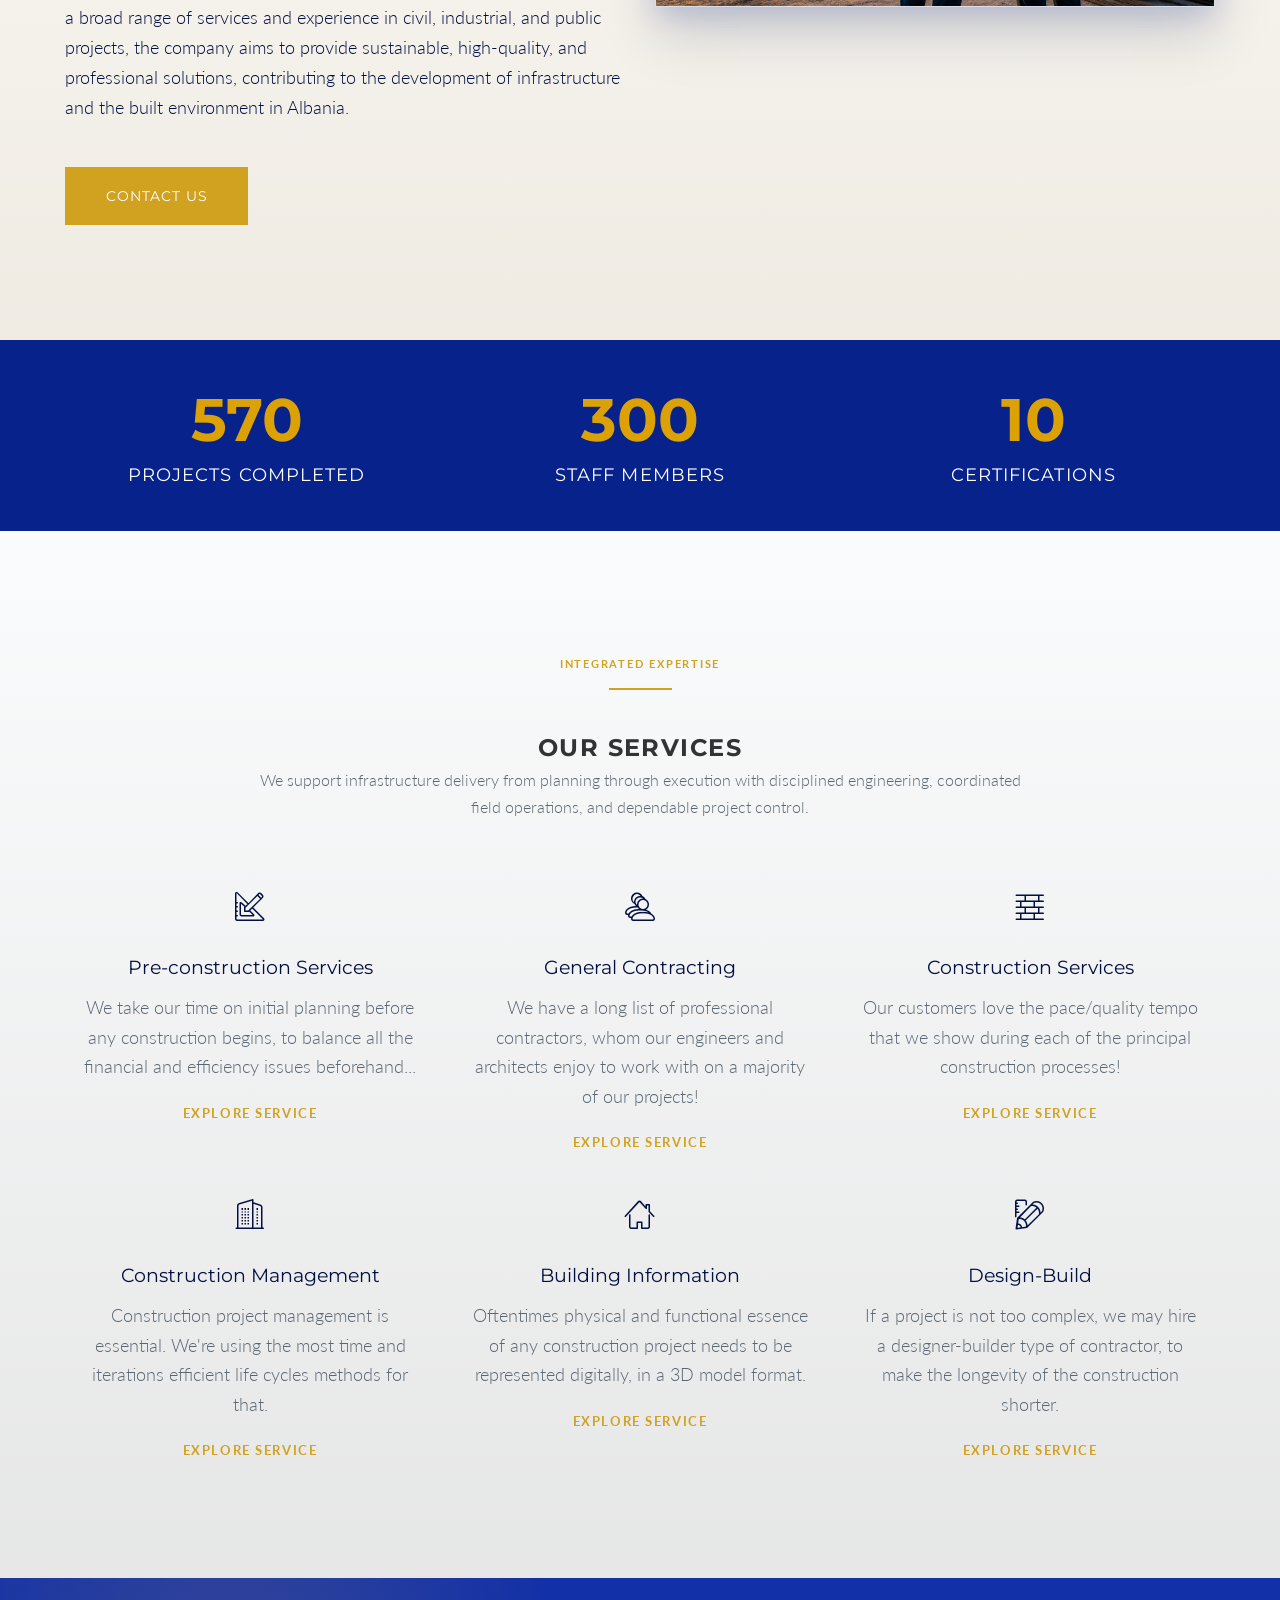
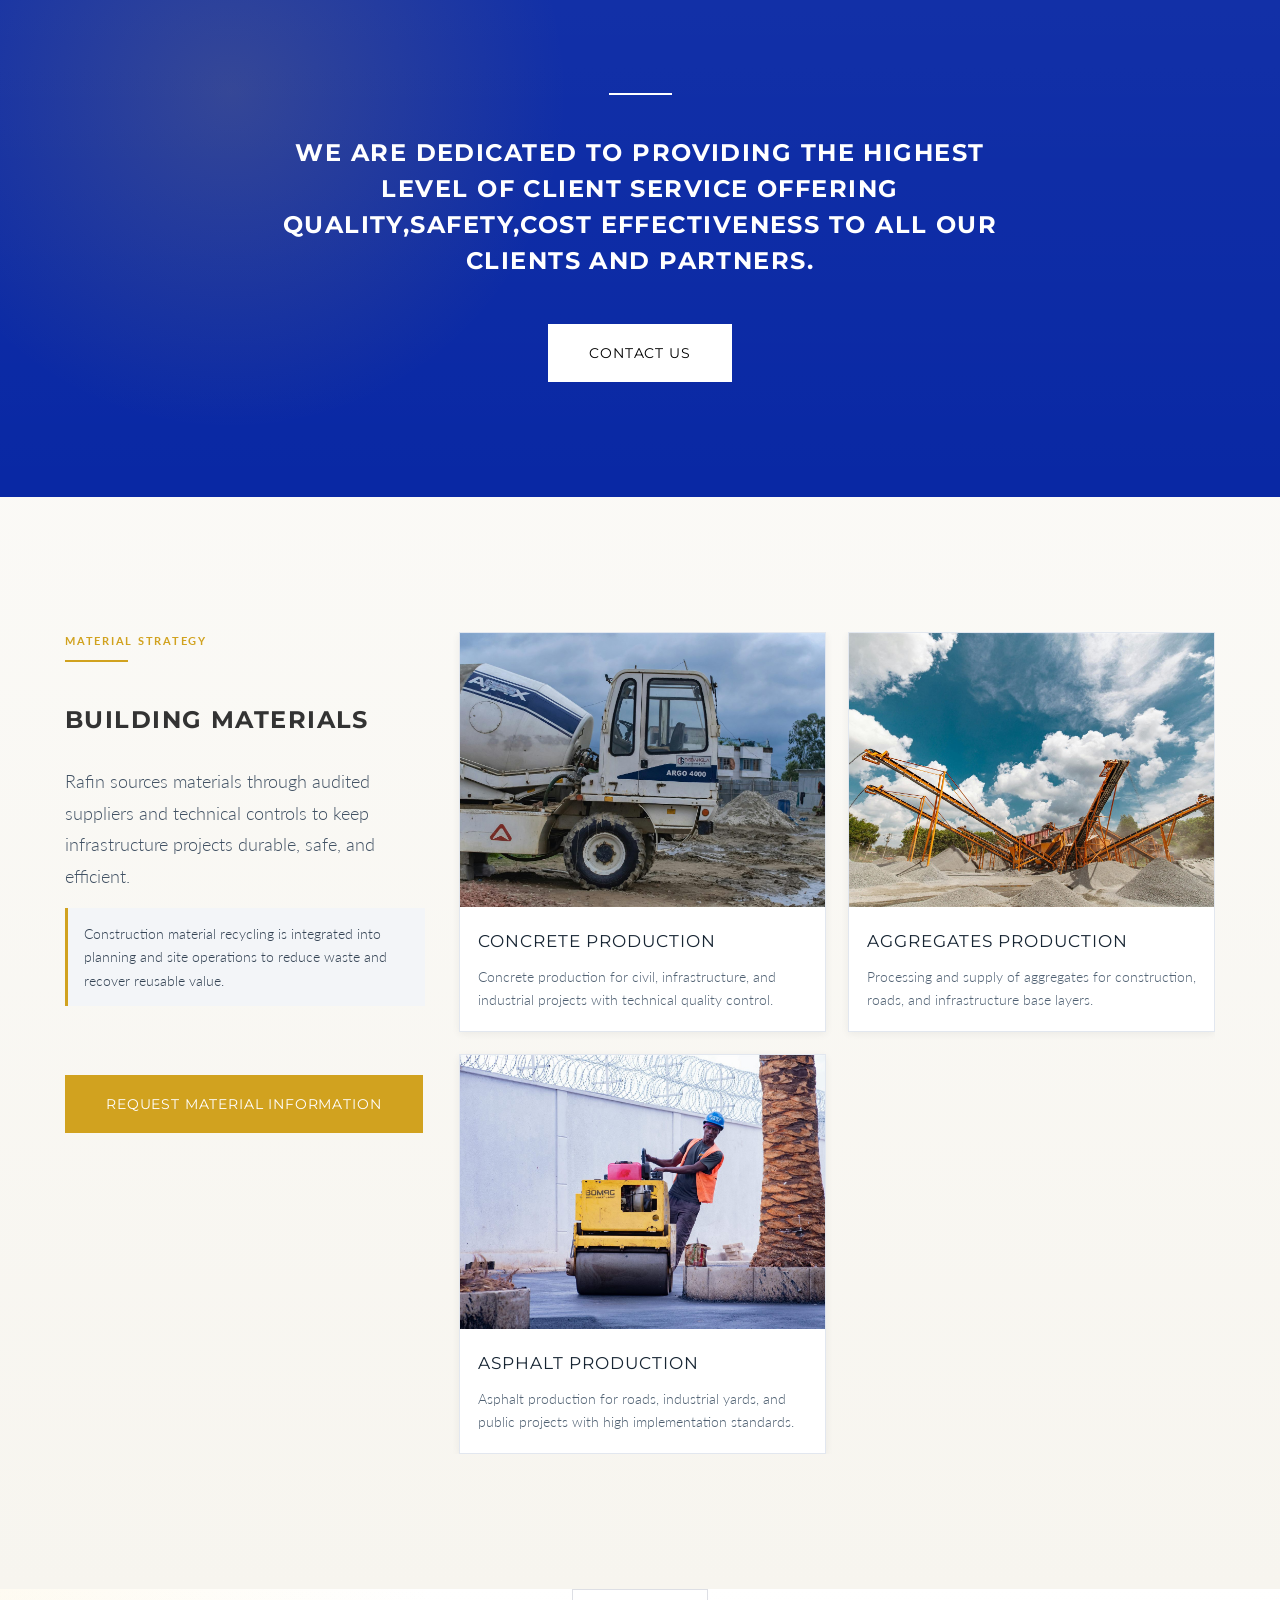
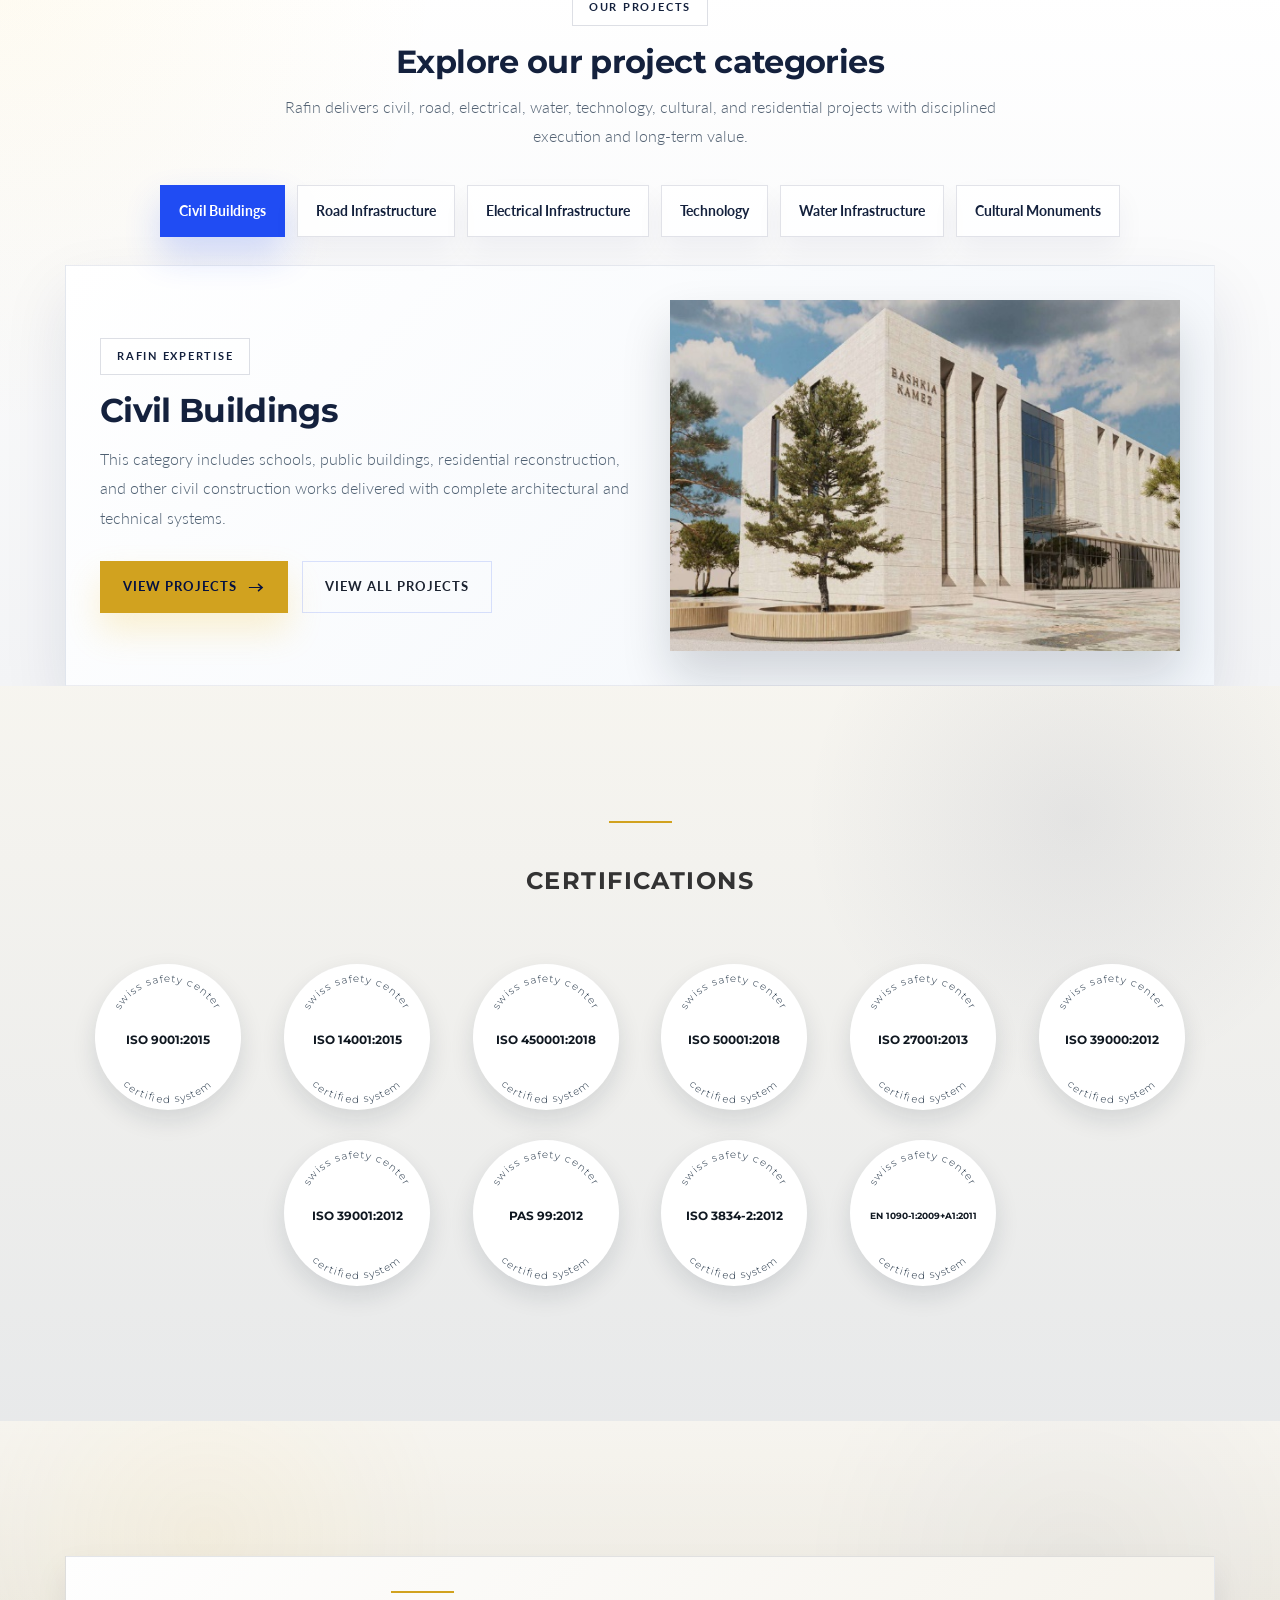
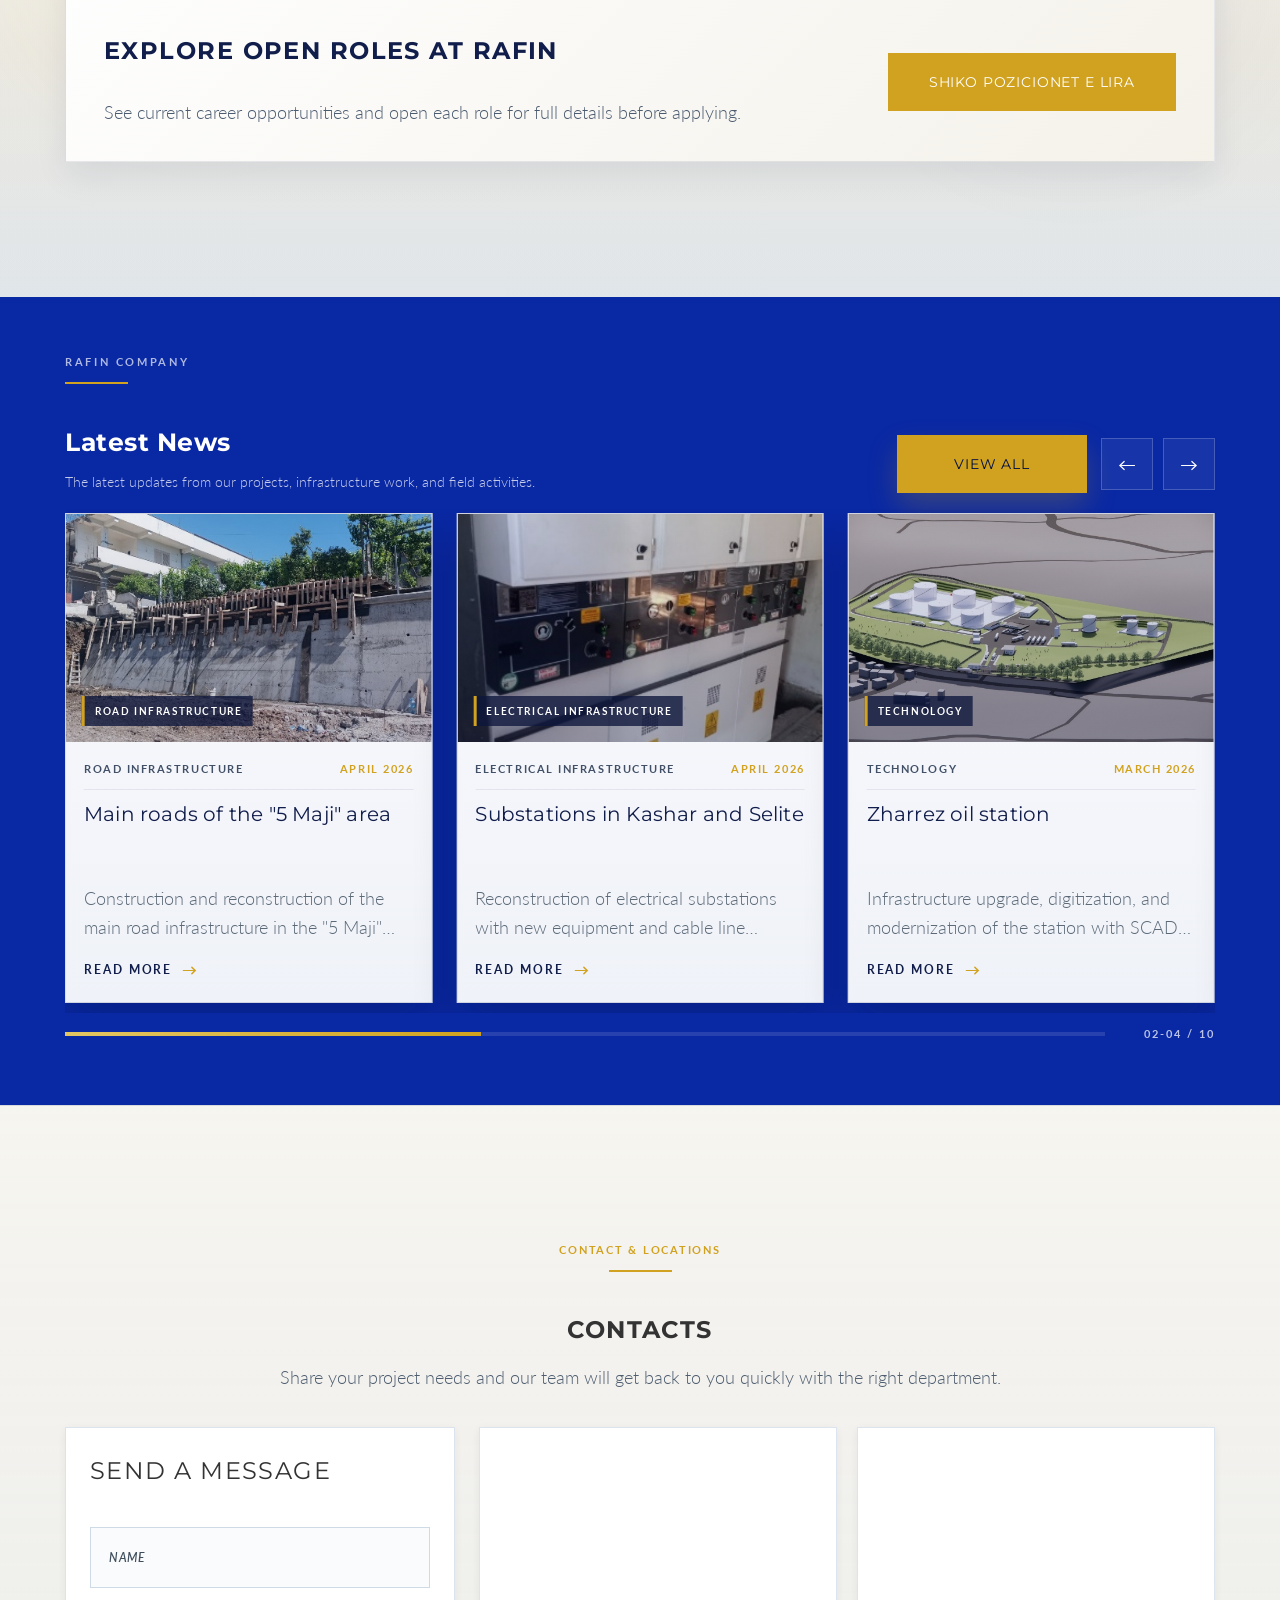
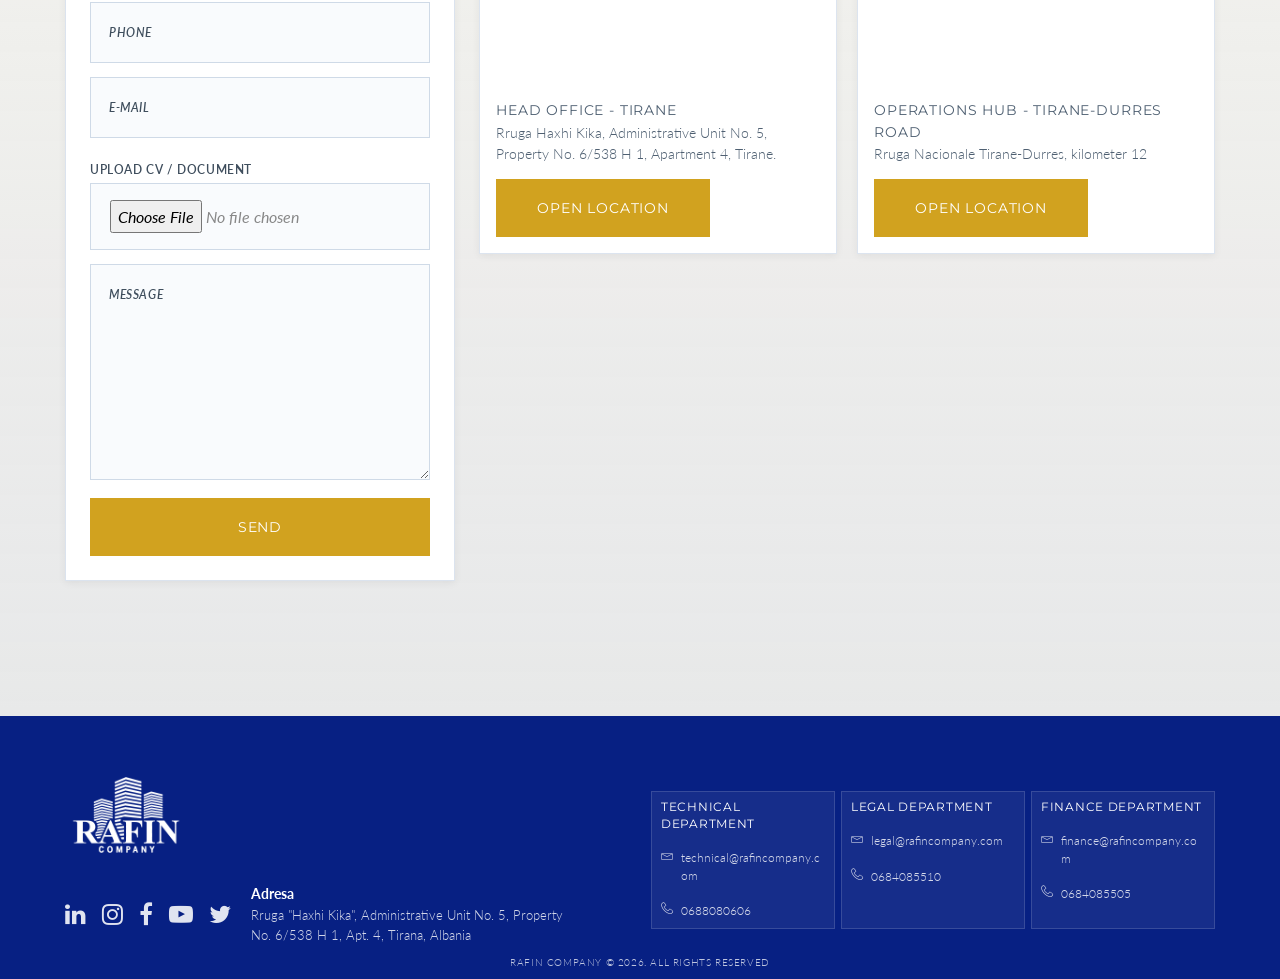
==== commit caffe369: "Fix HTML validation issues" ====
--- a/index.html
+++ b/index.html
@@ -1,6 +1,7 @@
 ﻿<!DOCTYPE html>
 <html class="wide wow-animation" lang="en">
   <head>
+    <meta charset="utf-8">
     <!-- WWW.RAFINCOMPANY.COM -->
     <title data-i18n="Home Page Title">Rafin Company</title>
     <meta name="description" data-i18n-content="Home Meta Description" content="Rafin Company is a leading construction firm in Albania, specializing in civil engineering, public infrastructure, and high-quality building projects.">
@@ -16,9 +17,8 @@
     <meta name="format-detection" content="telephone=no">
     <meta name="viewport" content="width=device-width, initial-scale=1">
     <meta http-equiv="X-UA-Compatible" content="IE=edge">
-    <meta charset="utf-8">
     <link rel="icon" href="rafin-logo-white-transparent.png" type="image/png">
-    <link rel="preload" as="image" href="images/projects/stadium.jpeg" fetchpriority="high">
+    <link rel="preload" as="image" href="images/projects/mesonjtorja.jpg" fetchpriority="high">
     <!-- Stylesheets: vendor base -> theme layer -> font/icon layer -> project overrides -->
     <link rel="preconnect" href="https://fonts.googleapis.com">
     <link rel="preconnect" href="https://fonts.gstatic.com" crossorigin>
@@ -29,11 +29,13 @@
     <link rel="stylesheet" href="css/fonts.css">
     <link rel="stylesheet" href="css/redesign.css">
 		<!--[if lt IE 10]>
-    <div class="legacy-browser-warning"><a href="http://windows.microsoft.com/en-US/internet-explorer/"><img src="images/ie8-panel/warning_bar_0000_us.jpg" border="0" height="42" width="820" alt="You are using an outdated browser. For a faster, safer browsing experience, upgrade for free today."></a></div>
     <script src="js/html5shiv.min.js"></script>
 		<![endif]-->
   </head>
   <body class="home-page">
+    <!--[if lt IE 10]>
+    <div class="legacy-browser-warning"><a href="http://windows.microsoft.com/en-US/internet-explorer/"><img src="images/ie8-panel/warning_bar_0000_us.jpg" height="42" width="820" alt="You are using an outdated browser. For a faster, safer browsing experience, upgrade for free today."></a></div>
+    <![endif]-->
     <div id="page-loader">
       <div class="cssload-container">
         <div class="cssload-speeding-wheel"></div>
@@ -51,7 +53,7 @@
               <div class="rd-navbar-panel rd-navbar-search-lg_collapsable">
                 <button class="rd-navbar-toggle" data-rd-navbar-toggle=".rd-navbar-nav-wrap"><span></span></button>
                 <!-- RD Navbar Brand-->
-                <div class="rd-navbar-brand"><a class="brand-name" href="index.html"><img class="brand-logo brand-logo--default" src="rafin-logo-white-transparent.png" alt="Rafin Company" width="120" height="120" decoding="async"/><img class="brand-logo brand-logo--blue" src="rafin-logo-white-transparent.png" alt="" width="120" height="120" decoding="async" aria-hidden="true"/></a></div>
+                <div class="rd-navbar-brand"><a class="brand-name" href="index.html"><img class="brand-logo brand-logo--default" src="rafin-logo-white-transparent.png" alt="Rafin Company" width="120" height="120" decoding="async"><img class="brand-logo brand-logo--blue" src="rafin-logo-white-transparent.png" alt="" width="120" height="120" decoding="async" aria-hidden="true"></a></div>
               </div>
               <!-- RD Navbar Nav-->
               <div class="rd-navbar-nav-wrap rd-navbar-search_not-collapsable">
@@ -88,19 +90,19 @@
         <div class="video-hero-bg" aria-hidden="true">
           <div class="video-hero-slider" id="home-hero-slider">
             <div class="video-hero-slide video-hero-slide--active" data-slide-index="0">
-              <img src="images/jobs/eskavator.jpeg" alt="" fetchpriority="high" decoding="async">
+              <img src="images/projects/mesonjtorja.jpg" alt="" width="1440" height="959" fetchpriority="high" decoding="async">
             </div>
             <div class="video-hero-slide" data-slide-index="1">
-              <img src="images/projects/stadium.jpeg" alt="" loading="lazy" decoding="async">
+              <img src="images/jobs/eskavator.jpeg" alt="" width="1600" height="739" loading="lazy" decoding="async">
             </div>
             <div class="video-hero-slide" data-slide-index="2">
-              <img src="images/projects/farmacia-shendeti-publik-3.jpg" alt="" loading="lazy" decoding="async">
+              <img src="images/projects/stadium.jpeg" alt="" width="1600" height="900" loading="lazy" decoding="async">
             </div>
             <div class="video-hero-slide" data-slide-index="3">
-              <img src="images/projects/rreshen6.jpg" alt="" loading="lazy" decoding="async">
+              <img src="images/projects/farmacia-shendeti-publik-3.jpg" alt="" width="2801" height="2001" loading="lazy" decoding="async">
             </div>
             <div class="video-hero-slide" data-slide-index="4">
-              <img src="images/projects/mesonjtorja.jpg" alt="" loading="lazy" decoding="async">
+              <img src="images/projects/rreshen6.jpg" alt="" width="2048" height="1153" loading="lazy" decoding="async">
             </div>
           </div>
         </div>
@@ -119,7 +121,7 @@
             </div>
           </div>
         </div>
-        <div class="video-hero-indicators" id="home-hero-indicators" aria-label="Homepage hero slides">
+        <div class="video-hero-indicators" id="home-hero-indicators" role="group" aria-label="Homepage hero slides">
           <button class="video-hero-indicator video-hero-indicator--active" type="button" data-slide-to="0" aria-label="Show slide 1" aria-pressed="true">
             <span></span>
           </button>
@@ -143,67 +145,67 @@
         <div class="container">
           <div class="row justify-content-md-center row-30 row-md-50">
             <div class="col-md-11 col-lg-10 col-xl-6">
-              <h4 class="heading-decorated" data-i18n="About Us">About Us</h4>
+              <h2 class="heading-decorated heading-4" data-i18n="About Us">About Us</h2>
               <p class="heading-6 text-width-1" data-i18n="About Company Label">"RAFIN COMPANY"</p>
               <p data-i18n="About Intro Body">Was founded with the mission to develop a new standard in the Albanian market. Our desire and passion for professionalism made it possible to achieve our goals. We have established long-standing relationships with international partners in different areas of construction and create complex infrastructure projects with sophisticated technical and quality standards. Our contacts have been established nationwide and across the region to stay close to innovative methods and high standards in this industry.<br>Established in Tirana, "Rafin Company" has created a development strategy focused on meeting market requirements and offering high-quality solutions to clients. We specialize in projects such as: civil construction, public construction, machinery trade, technology, water supply infrastructure, and high-quality materials from leading brands, etc.</p><a class="button button-primary" href="#modal" data-toggle="modal" data-i18n="Contact Us">Contact Us</a>
             </div>
-            <div class="col-md-11 col-lg-10 col-xl-6"><img src="images/rethnesh.jpeg" alt="Rafin Company Construction Site" width="652" height="491" loading="lazy" decoding="async" fetchpriority="low"/>
-            </div>
-          </div>
-        </div>
-      </section>
-
-      <section class="section bg-gray-dark parallax-container" data-parallax-img="images/projects/stadium.jpeg">
+            <div class="col-md-11 col-lg-10 col-xl-6"><img src="images/rethnesh.jpeg" alt="Rafin Company Construction Site" width="652" height="491" loading="lazy" decoding="async" fetchpriority="low">
+            </div>
+          </div>
+        </div>
+      </section>
+
+      <div class="section bg-gray-dark parallax-container" data-parallax-img="images/projects/stadium.jpeg">
         <div class="parallax-content">
           <div class="section-lg text-center">
             <div class="container" id="home-stats-container">
             </div>
           </div>
         </div>
-      </section>
+      </div>
 
       <!-- Our Services-->
       <section class="section-md home-section-tint home-section-tint--plain text-center" id="services">
         <div class="container">
           <div class="services-section-intro">
             <p class="services-section-intro__eyebrow" data-i18n="Services Intro Eyebrow">Integrated expertise</p>
-            <h4 class="heading-decorated" data-i18n="Our Services">Our Services</h4>
+            <h2 class="heading-decorated heading-4" data-i18n="Our Services">Our Services</h2>
             <p class="services-section-intro__lead" data-i18n="Services Intro Lead">We support infrastructure delivery from planning through execution with disciplined engineering, coordinated field operations, and dependable project control.</p>
           </div>
           <div class="services-feature-grid">
             <a class="service-feature-card" href="services.html#pre-construction">
               <span class="service-feature-card__icon icon linear-icon-pencil-ruler" aria-hidden="true"></span>
-              <h5 class="service-feature-card__title" data-i18n="Service 1 Title">Pre-construction Services</h5>
+              <h3 class="service-feature-card__title heading-5" data-i18n="Service 1 Title">Pre-construction Services</h3>
               <p class="service-feature-card__text" data-i18n="Service 1 Body">We take our time on initial planning before any construction begins, to balance all the financial and efficiency issues beforehand...</p>
               <span class="service-feature-card__link" data-i18n="Explore Service">Explore service</span>
             </a>
             <a class="service-feature-card" href="services.html#general-contracting">
               <span class="service-feature-card__icon icon linear-icon-users" aria-hidden="true"></span>
-              <h5 class="service-feature-card__title" data-i18n="Service 2 Title">General Contracting</h5>
+              <h3 class="service-feature-card__title heading-5" data-i18n="Service 2 Title">General Contracting</h3>
               <p class="service-feature-card__text" data-i18n="Service 2 Body">We have a long list of professional contractors, whom our engineers and architects enjoy to work with on a majority of our projects!</p>
               <span class="service-feature-card__link" data-i18n="Explore Service">Explore service</span>
             </a>
             <a class="service-feature-card" href="services.html#construction-services">
               <span class="service-feature-card__icon icon linear-icon-wall" aria-hidden="true"></span>
-              <h5 class="service-feature-card__title" data-i18n="Service 3 Title">Construction Services</h5>
+              <h3 class="service-feature-card__title heading-5" data-i18n="Service 3 Title">Construction Services</h3>
               <p class="service-feature-card__text" data-i18n="Service 3 Body">Our customers love the pace/quality tempo that we show during each of the principal construction processes!</p>
               <span class="service-feature-card__link" data-i18n="Explore Service">Explore service</span>
             </a>
             <a class="service-feature-card" href="services.html#construction-management">
               <span class="service-feature-card__icon icon linear-icon-apartment" aria-hidden="true"></span>
-              <h5 class="service-feature-card__title" data-i18n="Service 4 Title">Construction Management</h5>
+              <h3 class="service-feature-card__title heading-5" data-i18n="Service 4 Title">Construction Management</h3>
               <p class="service-feature-card__text" data-i18n="Service 4 Body">Construction project management is essential. We're using the most time and iterations efficient life cycles methods for that.</p>
               <span class="service-feature-card__link" data-i18n="Explore Service">Explore service</span>
             </a>
             <a class="service-feature-card" href="services.html#building-information">
               <span class="service-feature-card__icon icon linear-icon-home4" aria-hidden="true"></span>
-              <h5 class="service-feature-card__title" data-i18n="Service 5 Title">Building Information</h5>
+              <h3 class="service-feature-card__title heading-5" data-i18n="Service 5 Title">Building Information</h3>
               <p class="service-feature-card__text" data-i18n="Service 5 Body">Oftentimes physical and functional essence of any construction project needs to be represented digitally, in a 3D model format.</p>
               <span class="service-feature-card__link" data-i18n="Explore Service">Explore service</span>
             </a>
             <a class="service-feature-card" href="services.html#design-build">
               <span class="service-feature-card__icon icon linear-icon-pencil-ruler2" aria-hidden="true"></span>
-              <h5 class="service-feature-card__title" data-i18n="Service 6 Title">Design-Build</h5>
+              <h3 class="service-feature-card__title heading-5" data-i18n="Service 6 Title">Design-Build</h3>
               <p class="service-feature-card__text" data-i18n="Service 6 Body">If a project is not too complex, we may hire a designer-builder type of contractor, to make the longevity of the construction shorter.</p>
               <span class="service-feature-card__link" data-i18n="Explore Service">Explore service</span>
             </a>
@@ -215,30 +217,30 @@
         <div class="container">
           <div class="row justify-content-md-center">
             <div class="col-md-11 col-lg-9 col-xl-8">
-              <h4 class="heading-decorated" data-i18n="Homepage CTA Statement">We are dedicated to providing the highest level of client service offering quality,safety,cost effectiveness to all our clients and partners.</h4><a class="button button-primary" href="#modal" data-toggle="modal" data-i18n="Contact Us">Contact Us</a>
+              <h2 class="heading-decorated heading-4" data-i18n="Homepage CTA Statement">We are dedicated to providing the highest level of client service offering quality,safety,cost effectiveness to all our clients and partners.</h2><a class="button button-primary" href="#modal" data-toggle="modal" data-i18n="Contact Us">Contact Us</a>
             </div>
           </div>
         </div>
       </section>
 
       <!-- Building Materials -->
-      <section class="section-lg home-section-tint home-section-tint--plain redesign-materials-section" id="materials">
+      <div class="section-lg home-section-tint home-section-tint--plain redesign-materials-section" id="materials">
         <div id="materials-section-container"></div>
-      </section>
+      </div>
 
       <!-- Projects-->
-      <section class="bg-default home-projects-section" id="projects">
+      <div class="bg-default home-projects-section" id="projects">
         <div class="container">
           <div id="home-categories-showcase">
             <!-- Dynamic project categories showcase will be injected here by js/home-categories.js -->
           </div>
         </div>
-      </section>
+      </div>
 
       <!-- Certificates -->
       <section class="section-lg home-section-tint home-section-tint--topo text-center">
         <div class="container">
-          <h4 class="heading-decorated" data-i18n="Certifications">Certifications</h4>
+          <h2 class="heading-decorated heading-4" data-i18n="Certifications">Certifications</h2>
           <div class="offset-top-1 px-4" id="certificates-container">
             <!-- Dynamic certificates injected by js/certificates-section.js -->
           </div>
@@ -250,7 +252,7 @@
         <div class="container">
           <div class="homepage-careers-cta__panel">
             <div class="homepage-careers-cta__copy">
-              <h4 class="heading-decorated" data-i18n="Homepage Careers CTA Title">Eksploroni pozicionet e hapura ne Rafin</h4>
+              <h2 class="heading-decorated heading-4" data-i18n="Homepage Careers CTA Title">Eksploroni pozicionet e hapura ne Rafin</h2>
               <p data-i18n="Homepage Careers CTA Body">Shikoni mundesite aktuale te karrieres dhe hapni cdo rol per detaje te plota perpara aplikimit.</p>
             </div>
             <a class="button button-primary homepage-careers-cta__button" href="career.html" data-i18n="View Open Positions">Shiko Pozicionet e Lira</a>
@@ -263,7 +265,7 @@
           <div class="news-carousel-section__header">
             <div class="news-carousel-section__copy">
               <p class="news-carousel-section__eyebrow">RAFIN COMPANY</p>
-              <h4 class="heading-decorated news-carousel-section__title" id="news-carousel-title">Lajmet e fundit</h4>
+              <h2 class="heading-decorated heading-4 news-carousel-section__title" id="news-carousel-title">Lajmet e fundit</h2>
               <p class="news-carousel-section__subtitle">Zhvillimet më të fundit nga projektet, infrastruktura dhe aktivitetet tona në terren.</p>
             </div>
             <div class="news-carousel-section__actions">
@@ -279,13 +281,13 @@
             </div>
           </div>
 
-          <div class="news-carousel" data-autoplay="true" data-autoplay-delay="1500" aria-roledescription="carousel" aria-label="Karusel me lajmet e fundit">
+          <div class="news-carousel" role="region" data-autoplay="true" data-autoplay-delay="1500" aria-roledescription="carousel" aria-label="Karusel me lajmet e fundit">
             <div class="news-carousel__viewport" tabindex="0">
               <div class="news-carousel__track">
                 <article class="news-card">
                   <a class="news-card__card-link" href="project.html?slug=banesat-vaqarr" aria-label="Lexo më shumë për projektin e 20 banesave individuale në Vaqarr">
                     <span class="news-card__image">
-                      <img src="images/projects/banesat-vaqarr-1.jpeg" alt="Objekt civil në zhvillim nga Rafin Company" loading="lazy" decoding="async" />
+                      <img src="images/projects/banesat-vaqarr-1.jpeg" alt="Objekt civil në zhvillim nga Rafin Company" width="1200" height="1600" loading="lazy" decoding="async">
                       <span class="news-card__category-badge">Ndërtim Civil</span>
                     </span>
                     <div class="news-card__body">
@@ -293,7 +295,7 @@
                         <span class="news-card__category">Ndërtim Civil</span>
                         <time datetime="2026-05">Maj 2026</time>
                       </div>
-                      <h5 class="news-card__title">20 banesa individuale në Vaqarr</h5>
+                      <h3 class="news-card__title heading-5">20 banesa individuale në Vaqarr</h3>
                       <p class="news-card__description">Projekt rindërtimi me 20 banesa individuale dhe infrastrukturë shoqëruese në njësinë administrative Vaqarr.</p>
                       <span class="news-card__link">Lexo më shumë</span>
                     </div>
@@ -303,7 +305,7 @@
                 <article class="news-card">
                   <a class="news-card__card-link" href="project.html?slug=rruget-kryesore-5-maji-faza-3" aria-label="Lexo më shumë për projektin e rrugëve kryesore të zonës 5 Maji">
                     <span class="news-card__image">
-                      <img src="images/projects/rruget-kryesore-5-maji-faza-3-4.jpeg" alt="Punime infrastrukturore rrugore në terren" loading="lazy" decoding="async" />
+                      <img src="images/projects/rruget-kryesore-5-maji-faza-3-4.jpeg" alt="Punime infrastrukturore rrugore në terren" width="519" height="292" loading="lazy" decoding="async">
                       <span class="news-card__category-badge">Infrastrukturë Rrugore</span>
                     </span>
                     <div class="news-card__body">
@@ -311,7 +313,7 @@
                         <span class="news-card__category">Infrastrukturë Rrugore</span>
                         <time datetime="2026-04">Prill 2026</time>
                       </div>
-                      <h5 class="news-card__title">Rrugët kryesore të zonës "5 Maji"</h5>
+                      <h3 class="news-card__title heading-5">Rrugët kryesore të zonës "5 Maji"</h3>
                       <p class="news-card__description">Ndërtim dhe rikonstruksion i infrastrukturës rrugore në zonën "5 Maji", me trotuare, ndriçim dhe rrjete inxhinierike.</p>
                       <span class="news-card__link">Lexo më shumë</span>
                     </div>
@@ -321,7 +323,7 @@
                 <article class="news-card">
                   <a class="news-card__card-link" href="project.html?slug=kabinat-kashar-selite" aria-label="Lexo më shumë për projektin e rikonstruksionit të kabinave në Kashar dhe Selitë">
                     <span class="news-card__image">
-                      <img src="images/projects/kabinat-kashar-selite-1.jpeg" alt="Instalime të infrastrukturës elektrike" loading="lazy" decoding="async" />
+                      <img src="images/projects/kabinat-kashar-selite-1.jpeg" alt="Instalime të infrastrukturës elektrike" width="332" height="442" loading="lazy" decoding="async">
                       <span class="news-card__category-badge">Infrastrukturë Elektrike</span>
                     </span>
                     <div class="news-card__body">
@@ -329,7 +331,7 @@
                         <span class="news-card__category">Infrastrukturë Elektrike</span>
                         <time datetime="2026-04">Prill 2026</time>
                       </div>
-                      <h5 class="news-card__title">Kabinat në nënstacionet Kashar dhe Selitë</h5>
+                      <h3 class="news-card__title heading-5">Kabinat në nënstacionet Kashar dhe Selitë</h3>
                       <p class="news-card__description">Rikonstruksion i kabinave elektrike me pajisje të reja dhe zëvendësim të linjave kabllore në rrjetin TM/TU.</p>
                       <span class="news-card__link">Lexo më shumë</span>
                     </div>
@@ -339,7 +341,7 @@
                 <article class="news-card">
                   <a class="news-card__card-link" href="project.html?slug=stacioni-naftes-zharrez" aria-label="Lexo më shumë për projektin e digjitalizimit të stacionit të naftës Zharrëz">
                     <span class="news-card__image">
-                      <img src="images/projects/stacioni-naftes-zharrez-1.jpeg" alt="Pamje nga një projekt industrial" loading="lazy" decoding="async" />
+                      <img src="images/projects/stacioni-naftes-zharrez-1.jpeg" alt="Pamje nga një projekt industrial" width="739" height="402" loading="lazy" decoding="async">
                       <span class="news-card__category-badge">Teknologji</span>
                     </span>
                     <div class="news-card__body">
@@ -347,7 +349,7 @@
                         <span class="news-card__category">Teknologji</span>
                         <time datetime="2026-03">Mars 2026</time>
                       </div>
-                      <h5 class="news-card__title">Stacioni i naftës Zharrëz</h5>
+                      <h3 class="news-card__title heading-5">Stacioni i naftës Zharrëz</h3>
                       <p class="news-card__description">Përmirësim, digjitalizim dhe rikualifikim i infrastrukturës së stacionit me sisteme SCADA dhe standarde teknike bashkëkohore.</p>
                       <span class="news-card__link">Lexo më shumë</span>
                     </div>
@@ -357,7 +359,7 @@
                 <article class="news-card">
                   <a class="news-card__card-link" href="project.html?slug=farmacia-shendeti-publik" aria-label="Lexo më shumë për projektin e rikonstruksionit të Farmacisë dhe Shëndetit Publik">
                     <span class="news-card__image">
-                      <img src="images/projects/farmacia-shendeti-publik-3.jpg" alt="Planifikim teknik dhe teknologji në ndërtim" loading="lazy" decoding="async" />
+                      <img src="images/projects/farmacia-shendeti-publik-3.jpg" alt="Planifikim teknik dhe teknologji në ndërtim" width="2801" height="2001" loading="lazy" decoding="async">
                       <span class="news-card__category-badge">Ndërtim Civil</span>
                     </span>
                     <div class="news-card__body">
@@ -365,7 +367,7 @@
                         <span class="news-card__category">Ndërtim Civil</span>
                         <time datetime="2026-03">Mars 2026</time>
                       </div>
-                      <h5 class="news-card__title">Farmacia dhe Shëndeti Publik</h5>
+                      <h3 class="news-card__title heading-5">Farmacia dhe Shëndeti Publik</h3>
                       <p class="news-card__description">Rikonstruksion i plotë i godinës me përforcime strukturore, fasadë të ventiluar dhe instalim të rrjeteve inxhinierike.</p>
                       <span class="news-card__link">Lexo më shumë</span>
                     </div>
@@ -373,9 +375,9 @@
                 </article>
 
                 <article class="news-card">
-                  <a class="news-card__card-link" href="project.html?slug=kanalet-ujitese-shelqet-pistull-u13-u14" aria-label="Lexo më shumë për projektin e rehabilitimit të kanalit Shelqet-Pistull">
-                    <span class="news-card__image">
-                      <img src="images/projects/kanalet-ujitese-shelqet-pistull-u13-u14-1.jpeg" alt="Punime në infrastrukturë ujore dhe kanale" loading="lazy" decoding="async" />
+                  <a class="news-card__card-link" href="project.html?slug=vepra-marrjes-cengele" aria-label="Lexo më shumë për projektin e rehabilitimit të veprës së marrjes Çengele">
+                    <span class="news-card__image">
+                      <img src="images/projects/diga-cengele.jpeg" alt="Punime në veprën e marrjes Çengele" width="1600" height="900" loading="lazy" decoding="async">
                       <span class="news-card__category-badge">Projekte Ujore</span>
                     </span>
                     <div class="news-card__body">
@@ -383,8 +385,8 @@
                         <span class="news-card__category">Projekte Ujore</span>
                         <time datetime="2026-02">Shkurt 2026</time>
                       </div>
-                      <h5 class="news-card__title">Kanali ujitës Shelqet-Pistull</h5>
-                      <p class="news-card__description">Rehabilitim dhe modernizim i sistemit ujitës me trajtim të kanaleve U-13 dhe U-14 në zonën e Milotit, Mamurrasit dhe Drojës.</p>
+                      <h3 class="news-card__title heading-5">Vepra e marrjes Çengele</h3>
+                      <p class="news-card__description">Rehabilitim i veprës së marrjes në kanalin kryesor vaditës Peqin-Kavajë, me masa stabilizuese dhe mbrojtje të strukturës.</p>
                       <span class="news-card__link">Lexo më shumë</span>
                     </div>
                   </a>
@@ -393,7 +395,7 @@
                 <article class="news-card">
                   <a class="news-card__card-link" href="project.html?slug=kopshti-okshtun" aria-label="Lexo më shumë për projektin e rindërtimit të kopshtit Okshtun">
                     <span class="news-card__image">
-                      <img src="images/projects/kopshti4.jpg" alt="Pamje nga rindërtimi i kopshtit Okshtun" loading="lazy" decoding="async" />
+                      <img src="images/projects/kopshti4.jpg" alt="Pamje nga rindërtimi i kopshtit Okshtun" width="1440" height="1079" loading="lazy" decoding="async">
                       <span class="news-card__category-badge">Ndërtim Civil</span>
                     </span>
                     <div class="news-card__body">
@@ -401,7 +403,7 @@
                         <span class="news-card__category">Ndërtim Civil</span>
                         <time datetime="2026-02">Shkurt 2026</time>
                       </div>
-                      <h5 class="news-card__title">Rindërtimi i kopshtit Okshtun</h5>
+                      <h3 class="news-card__title heading-5">Rindërtimi i kopshtit Okshtun</h3>
                       <p class="news-card__description">Projekt EU4Schools me fokus aksesueshmërinë, sigurinë dhe eficiencën e energjisë për ambientet e reja arsimore.</p>
                       <span class="news-card__link">Lexo më shumë</span>
                     </div>
@@ -411,7 +413,7 @@
                 <article class="news-card">
                   <a class="news-card__card-link" href="project.html?slug=garnizoni-skenderbej-infrastruktura" aria-label="Lexo më shumë për projektin e infrastrukturës në Garnizonin Skënderbej">
                     <span class="news-card__image">
-                      <img src="images/projects/stadium-3.jpeg" alt="Staf në kantier me fokus te siguria" loading="lazy" decoding="async" />
+                      <img src="images/projects/stadium-3.jpeg" alt="Staf në kantier me fokus te siguria" width="1600" height="739" loading="lazy" decoding="async">
                       <span class="news-card__category-badge">Infrastrukturë Rrugore</span>
                     </span>
                     <div class="news-card__body">
@@ -419,7 +421,7 @@
                         <span class="news-card__category">Infrastrukturë Rrugore</span>
                         <time datetime="2026-01">Janar 2026</time>
                       </div>
-                      <h5 class="news-card__title">Garnizoni "Skënderbej"</h5>
+                      <h3 class="news-card__title heading-5">Garnizoni "Skënderbej"</h3>
                       <p class="news-card__description">Projekt multifunksional me ndërhyrje në rrugë, sheshe, objekte dhe hapësira sportive brenda garnizonit.</p>
                       <span class="news-card__link">Lexo më shumë</span>
                     </div>
@@ -429,7 +431,7 @@
                 <article class="news-card">
                   <a class="news-card__card-link" href="project.html?slug=shkolla-lidhja-e-prizrenit" aria-label="Lexo më shumë për projektin e shkollës Lidhja e Prizrenit">
                     <span class="news-card__image">
-                      <img src="images/projects/lidhjaprizrenit.jpeg" alt="Ekip teknik duke monitoruar punimet në terren" loading="lazy" decoding="async" />
+                      <img src="images/projects/lidhjaprizrenit.jpeg" alt="Ekip teknik duke monitoruar punimet në terren" width="1600" height="738" loading="lazy" decoding="async">
                       <span class="news-card__category-badge">Ndërtim Civil</span>
                     </span>
                     <div class="news-card__body">
@@ -437,7 +439,7 @@
                         <span class="news-card__category">Ndërtim Civil</span>
                         <time datetime="2025-12">Dhjetor 2025</time>
                       </div>
-                      <h5 class="news-card__title">Shkolla "Lidhja e Prizrenit"</h5>
+                      <h3 class="news-card__title heading-5">Shkolla "Lidhja e Prizrenit"</h3>
                       <p class="news-card__description">Rindërtim i godinës së re shkollore me ambiente mësimore, palestër dhe sisteme moderne teknike e sigurie.</p>
                       <span class="news-card__link">Lexo më shumë</span>
                     </div>
@@ -447,7 +449,7 @@
                 <article class="news-card">
                   <a class="news-card__card-link" href="project.html?slug=njesite-banimit-mirdite-rreshen" aria-label="Lexo më shumë për projektin e rindërtimit të njësive të banimit në Mirditë">
                     <span class="news-card__image">
-                      <img src="images/projects/rreshen6.jpg" alt="Pamje nga rindërtimi i njësive të banimit në Mirditë" loading="lazy" decoding="async" />
+                      <img src="images/projects/rreshen6.jpg" alt="Pamje nga rindërtimi i njësive të banimit në Mirditë" width="2048" height="1153" loading="lazy" decoding="async">
                       <span class="news-card__category-badge">Ndërtim Civil</span>
                     </span>
                     <div class="news-card__body">
@@ -455,7 +457,7 @@
                         <span class="news-card__category">Ndërtim Civil</span>
                         <time datetime="2025-12">Dhjetor 2025</time>
                       </div>
-                      <h5 class="news-card__title">Njësitë e banimit në Mirditë</h5>
+                      <h3 class="news-card__title heading-5">Njësitë e banimit në Mirditë</h3>
                       <p class="news-card__description">Projekt rindërtimi me objekte shumëkatëshe dhe njësi banimi pikësore në zonën e re për zhvillim në Rrëshen.</p>
                       <span class="news-card__link">Lexo më shumë</span>
                     </div>
@@ -475,9 +477,9 @@
       </section>
 
       <!-- Dedicated Contacts -->
-      <section class="section-lg home-section-tint home-section-tint--topo redesign-contacts-section" id="contacts">
+      <div class="section-lg home-section-tint home-section-tint--topo redesign-contacts-section" id="contacts">
         <div id="contacts-section-container"></div>
-      </section>
+      </div>
 
       <!-- Dynamic Footer Redesign Container -->
       <div id="site-footer">
@@ -489,7 +491,7 @@
         <div class="modal-dialog" role="document">
           <div class="modal-content">
             <div class="modal-header">
-              <h4 data-i18n="Contact Us">Contact Us</h4>
+              <h2 class="heading-4" data-i18n="Contact Us">Contact Us</h2>
               <button class="close" type="button" data-dismiss="modal" aria-label="Close" data-i18n-aria-label="Close"><span aria-hidden="true">&times;</span></button>
             </div>
             <div class="modal-body">
--- a/css/redesign.css
+++ b/css/redesign.css
@@ -201,6 +201,18 @@
   overflow: hidden !important;
 }
 
+.sr-only {
+  position: absolute !important;
+  width: 1px !important;
+  height: 1px !important;
+  padding: 0 !important;
+  margin: -1px !important;
+  overflow: hidden !important;
+  clip: rect(0, 0, 0, 0) !important;
+  white-space: nowrap !important;
+  border: 0 !important;
+}
+
 .ui-to-top,
 .ui-to-top.active {
   z-index: 240;
@@ -999,7 +1011,7 @@
   border-radius: 5px;
 }
 
-.project-info-box h5 {
+.project-info-box__title {
   margin-bottom: 20px;
 }
 
@@ -1204,7 +1216,7 @@
   padding: 18px 18px 20px;
 }
 
-.materials-card__body h6 {
+.materials-card__body .heading-6 {
   margin: 0 0 8px;
   color: #172533;
   font-size: 17px;
@@ -2199,7 +2211,7 @@
   color: #d9e1ea;
 }
 
-.jobs-card h6 {
+.jobs-card__title {
   margin: 0 0 10px;
   color: #fff;
   font-size: 20px;
@@ -2248,7 +2260,7 @@
   text-align: center;
 }
 
-.jobs-empty-state h6 {
+.jobs-empty-state__title {
   margin-bottom: 10px;
   color: #fff;
 }
@@ -2339,7 +2351,7 @@
   color: #415264;
 }
 
-.careers-page .jobs-card h6 {
+.careers-page .jobs-card__title {
   color: #111D4A;
   font-size: 14px;
   line-height: 1.3;
@@ -2411,7 +2423,7 @@
   border-color: #d7dfe8;
 }
 
-.careers-page .jobs-empty-state h6 {
+.careers-page .jobs-empty-state__title {
   color: #111D4A;
 }
 
@@ -2610,7 +2622,7 @@
   color: #111D4A;
 }
 
-.jobs-modal__header h5 {
+.jobs-modal__title {
   margin: 0;
   color: #111D4A;
   font-size: 34px;
@@ -2657,7 +2669,7 @@
   line-height: 1.5;
 }
 
-.jobs-modal__section h6 {
+.jobs-modal__section-title {
   margin: 0 0 10px;
   color: #111D4A;
   font-size: 15px;
@@ -2785,7 +2797,7 @@
   box-shadow: 0 14px 32px rgba(20, 33, 46, 0.09);
 }
 
-.contacts-form-card h5 {
+.contacts-form-card .heading-5 {
   margin-bottom: 18px;
 }
 
@@ -2850,7 +2862,7 @@
   padding: 14px 16px 16px;
 }
 
-.contacts-map-copy h6 {
+.contacts-map-copy__title {
   margin: 0 0 6px;
   color: #182534;
 }
@@ -2963,7 +2975,7 @@
   background: rgba(255, 255, 255, 0.06);
 }
 
-.footer-department-card h6 {
+.footer-department-card__title {
   margin-bottom: 8px;
   color: #fff;
   font-size: 14px;
@@ -3094,7 +3106,7 @@
     min-height: 220px;
   }
 
-  .jobs-modal__header h5 {
+  .jobs-modal__title {
     font-size: 28px;
   }
 
@@ -3135,7 +3147,7 @@
     padding: 22px 18px 20px;
   }
 
-  .jobs-modal__header h5 {
+  .jobs-modal__title {
     font-size: 24px;
   }
 
@@ -4249,15 +4261,15 @@
     line-height: 1.85;
   }
 
-  .materials-card__body h6,
-  .jobs-card h6,
+  .materials-card__body .heading-6,
+  .jobs-card__title,
   #services .blurb .heading-6 a,
   .projects-page .project-card__title,
   .project-page .project-detail-nav-card__title,
-  .project-page .project-info-box h5,
-  .footer-department-card h6,
-  .contacts-map-copy h6,
-  .contacts-form-card h5,
+  .project-page .project-info-box__title,
+  .footer-department-card__title,
+  .contacts-map-copy__title,
+  .contacts-form-card .heading-5,
   .footer-section-head h5 {
     font-size: 32px;
     line-height: 1.35;
@@ -4399,15 +4411,15 @@
     font-size: 18px;
   }
 
-  .materials-card__body h6,
-  .jobs-card h6,
+  .materials-card__body .heading-6,
+  .jobs-card__title,
   #services .blurb .heading-6 a,
   .projects-page .project-card__title,
   .project-page .project-detail-nav-card__title,
-  .project-page .project-info-box h5,
-  .footer-department-card h6,
-  .contacts-map-copy h6,
-  .contacts-form-card h5,
+  .project-page .project-info-box__title,
+  .footer-department-card__title,
+  .contacts-map-copy__title,
+  .contacts-form-card .heading-5,
   .footer-section-head h5 {
     font-size: 36px;
     line-height: 1.35;
@@ -4546,15 +4558,15 @@
     line-height: 1.95;
   }
 
-  .materials-card__body h6,
-  .jobs-card h6,
+  .materials-card__body .heading-6,
+  .jobs-card__title,
   #services .blurb .heading-6 a,
   .projects-page .project-card__title,
   .project-page .project-detail-nav-card__title,
-  .project-page .project-info-box h5,
-  .footer-department-card h6,
-  .contacts-map-copy h6,
-  .contacts-form-card h5,
+  .project-page .project-info-box__title,
+  .footer-department-card__title,
+  .contacts-map-copy__title,
+  .contacts-form-card .heading-5,
   .footer-section-head h5 {
     font-size: 42px;
   }
@@ -5721,7 +5733,7 @@
   box-shadow: 0 16px 32px rgba(17, 29, 74, 0.06);
 }
 
-.project-page .project-info-box h5 {
+.project-page .project-info-box__title {
   color: var(--rafin-dark);
   font-size: 1rem;
   letter-spacing: 0.08em;
@@ -6920,13 +6932,13 @@
 .careers-page .jobs-filter-control:focus,
 .careers-page .jobs-filter-control:active,
 .careers-page .jobs-role-count strong,
-.careers-page .jobs-card h6,
+.careers-page .jobs-card__title,
 .careers-page .jobs-apply-link,
-.careers-page .jobs-empty-state h6,
+.careers-page .jobs-empty-state__title,
 .jobs-pagination__button,
-.jobs-modal__header h5,
+.jobs-modal__title,
 .jobs-modal__fact strong,
-.jobs-modal__section h6,
+.jobs-modal__section-title,
 .jobs-modal__apply {
   color: var(--rafin-ink) !important;
 }
@@ -7345,7 +7357,7 @@
   line-height: 1.5;
 }
 
-.footer-department-card h6 {
+.footer-department-card__title {
   margin-bottom: 5px;
   font-size: 12px;
 }
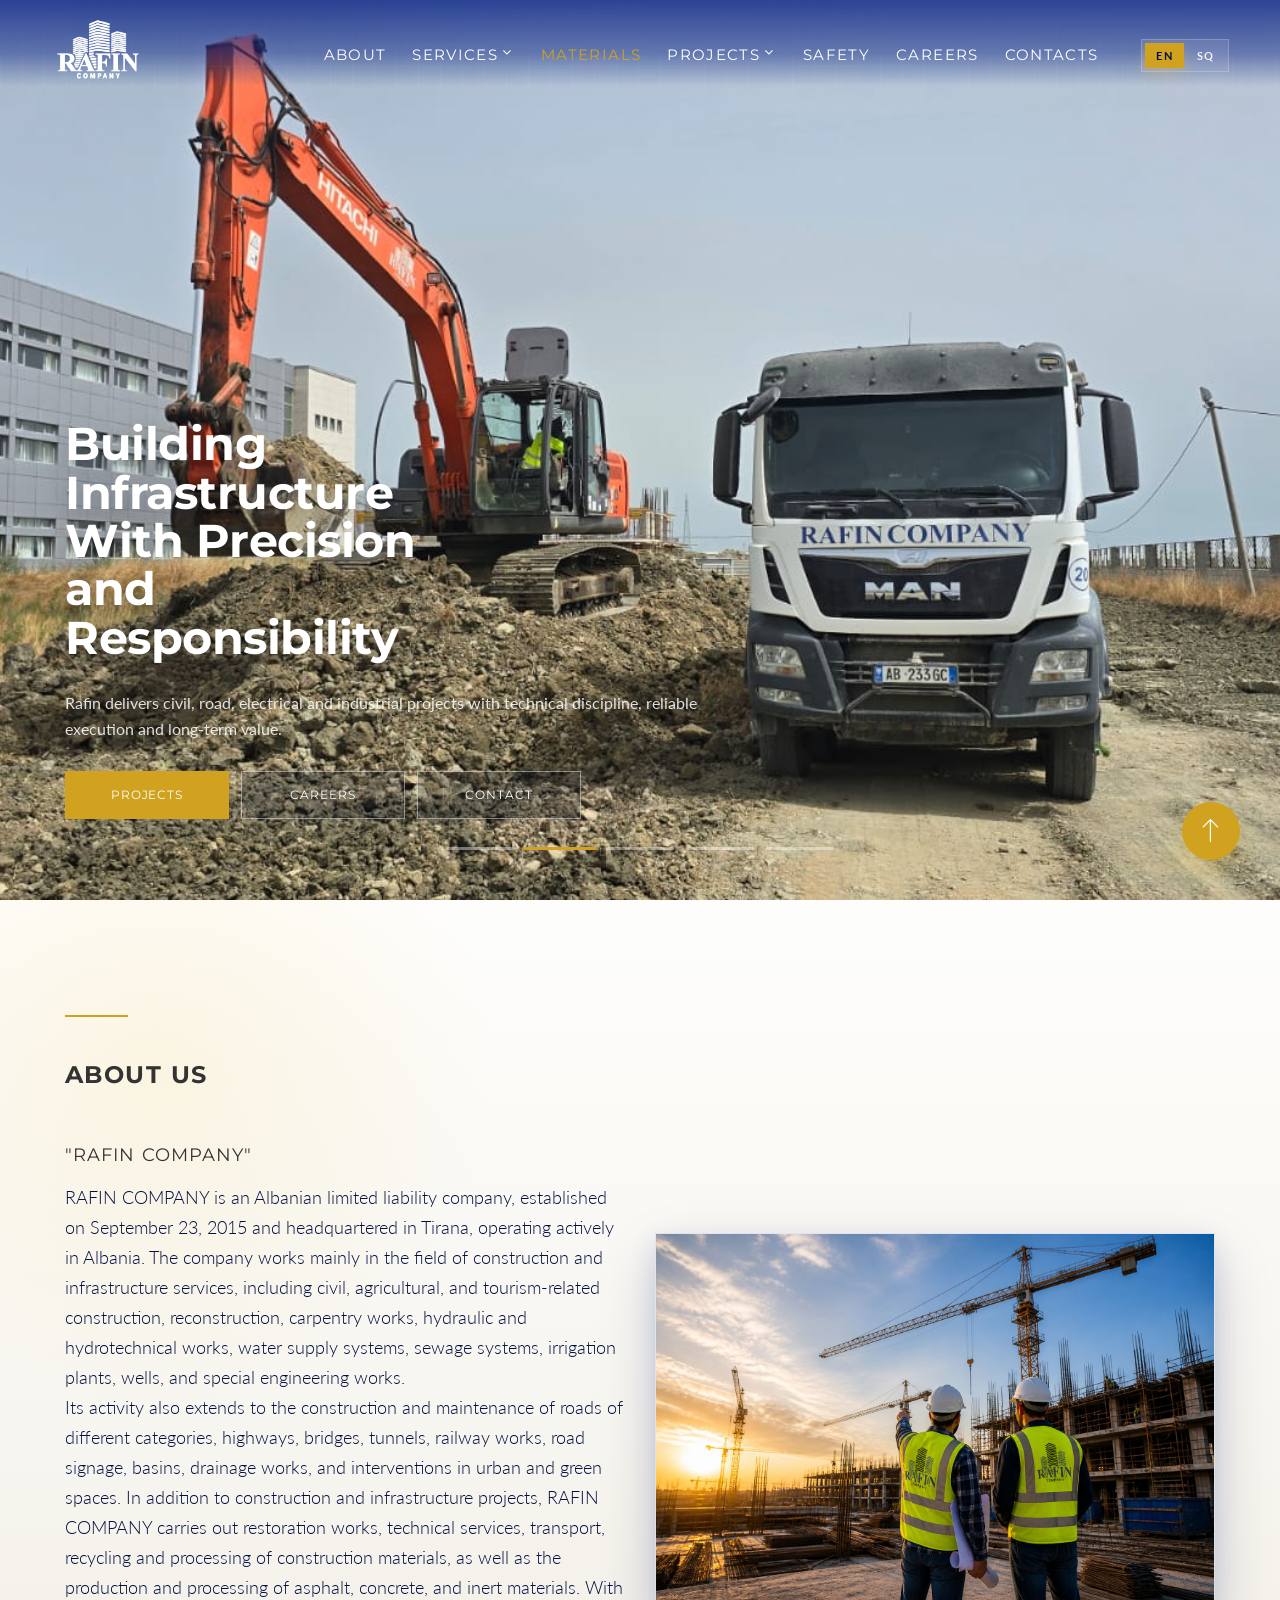
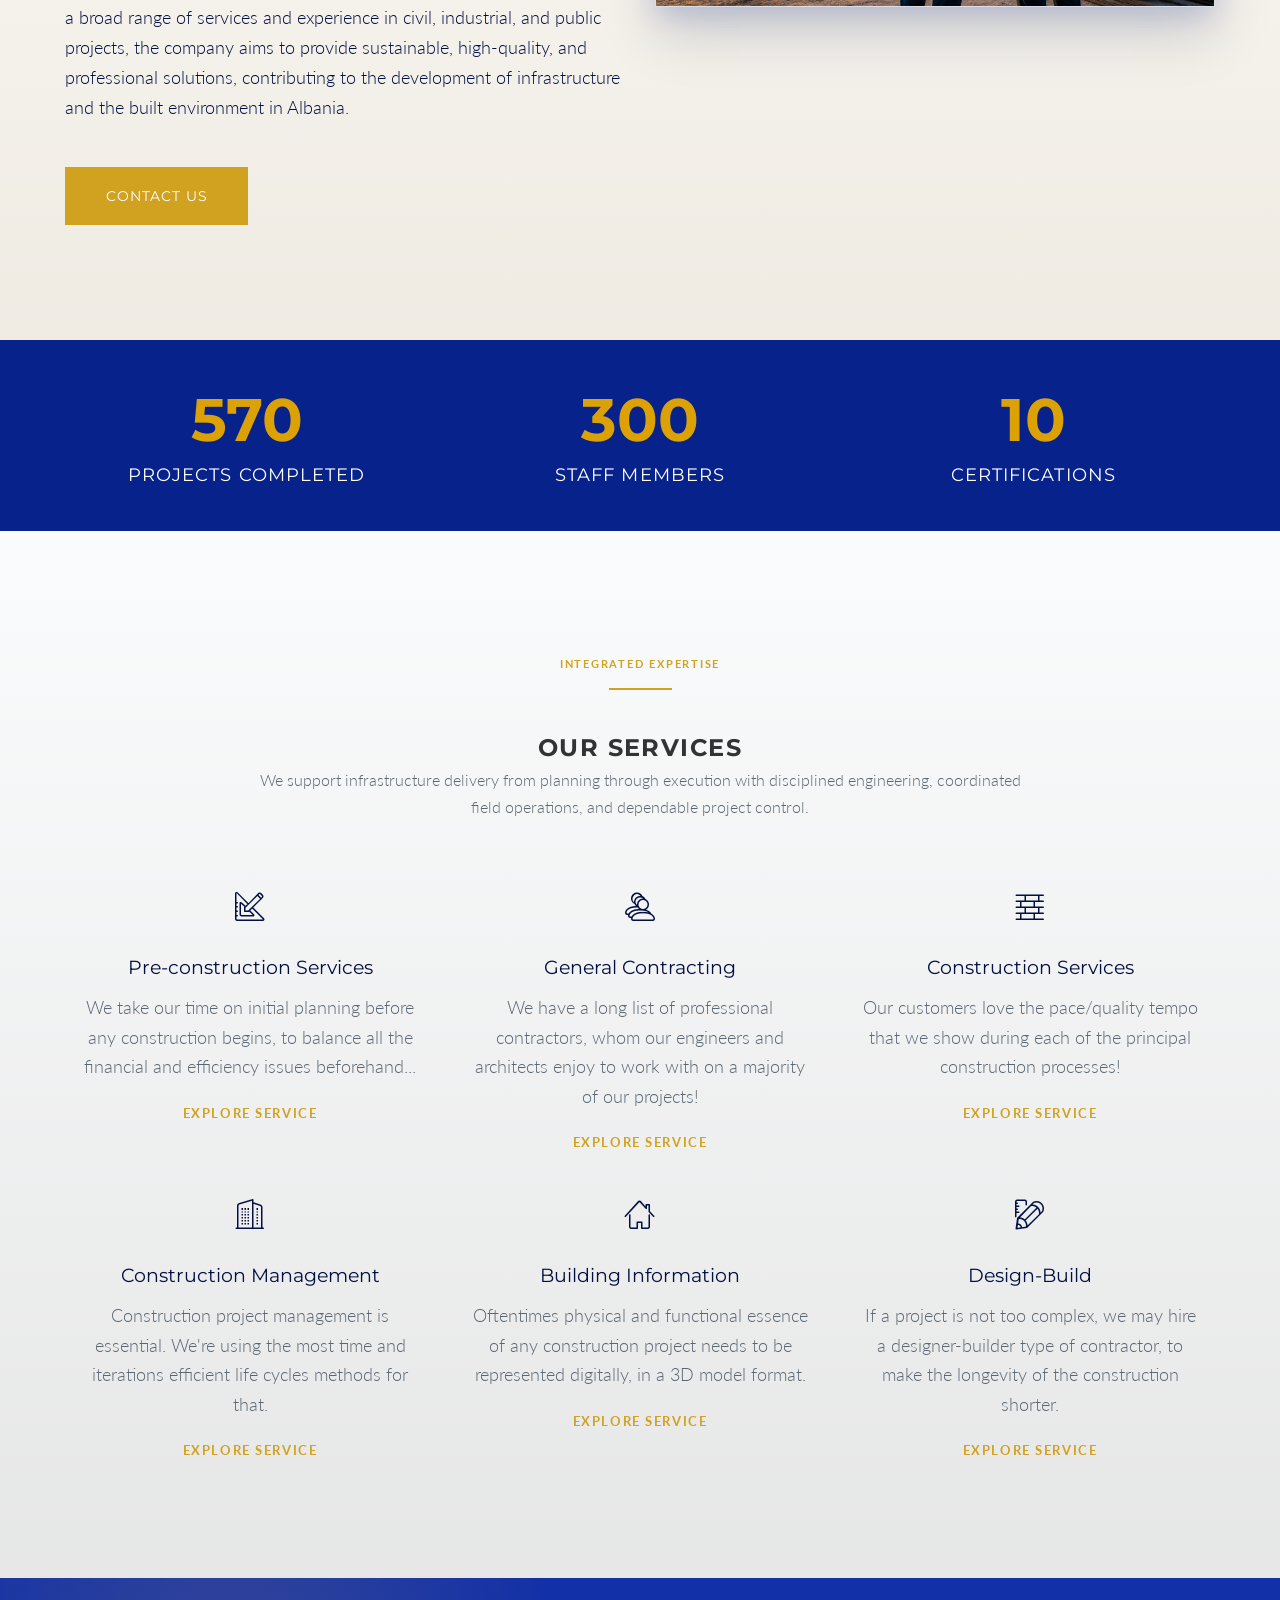
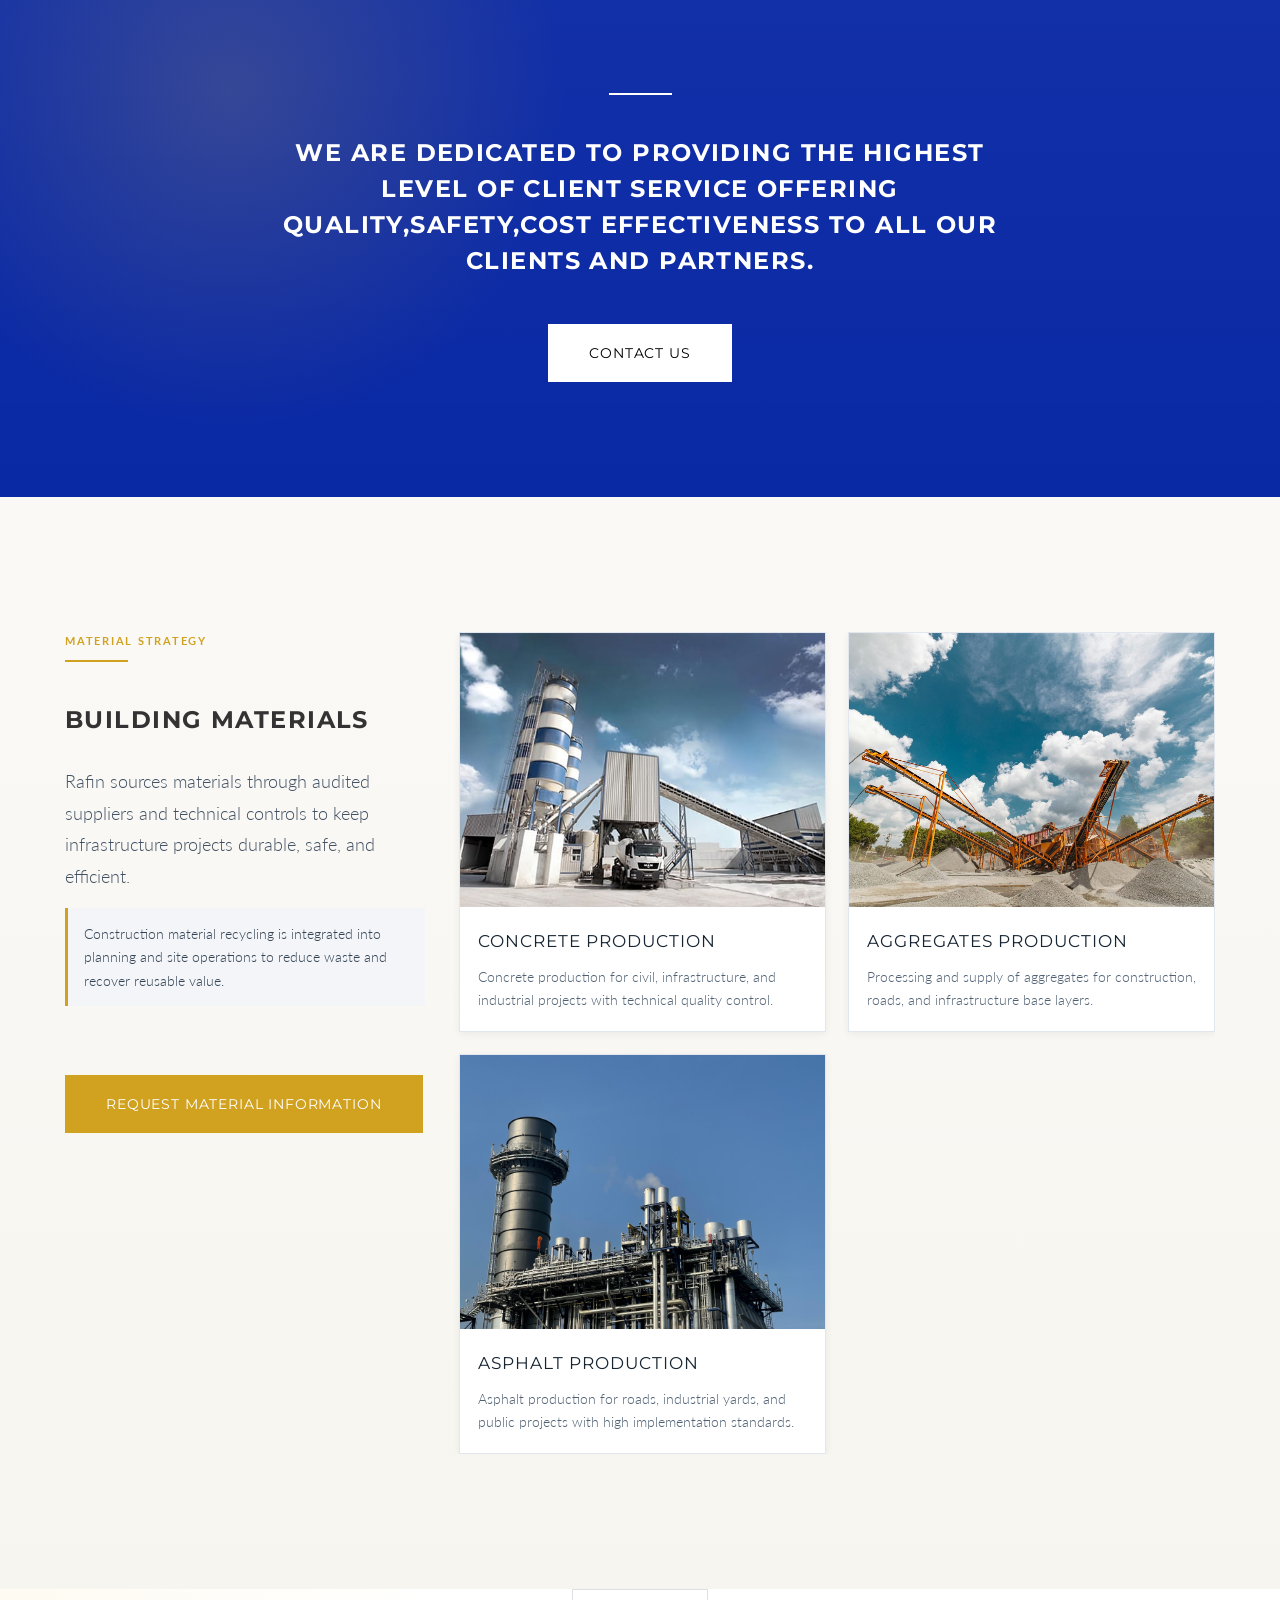
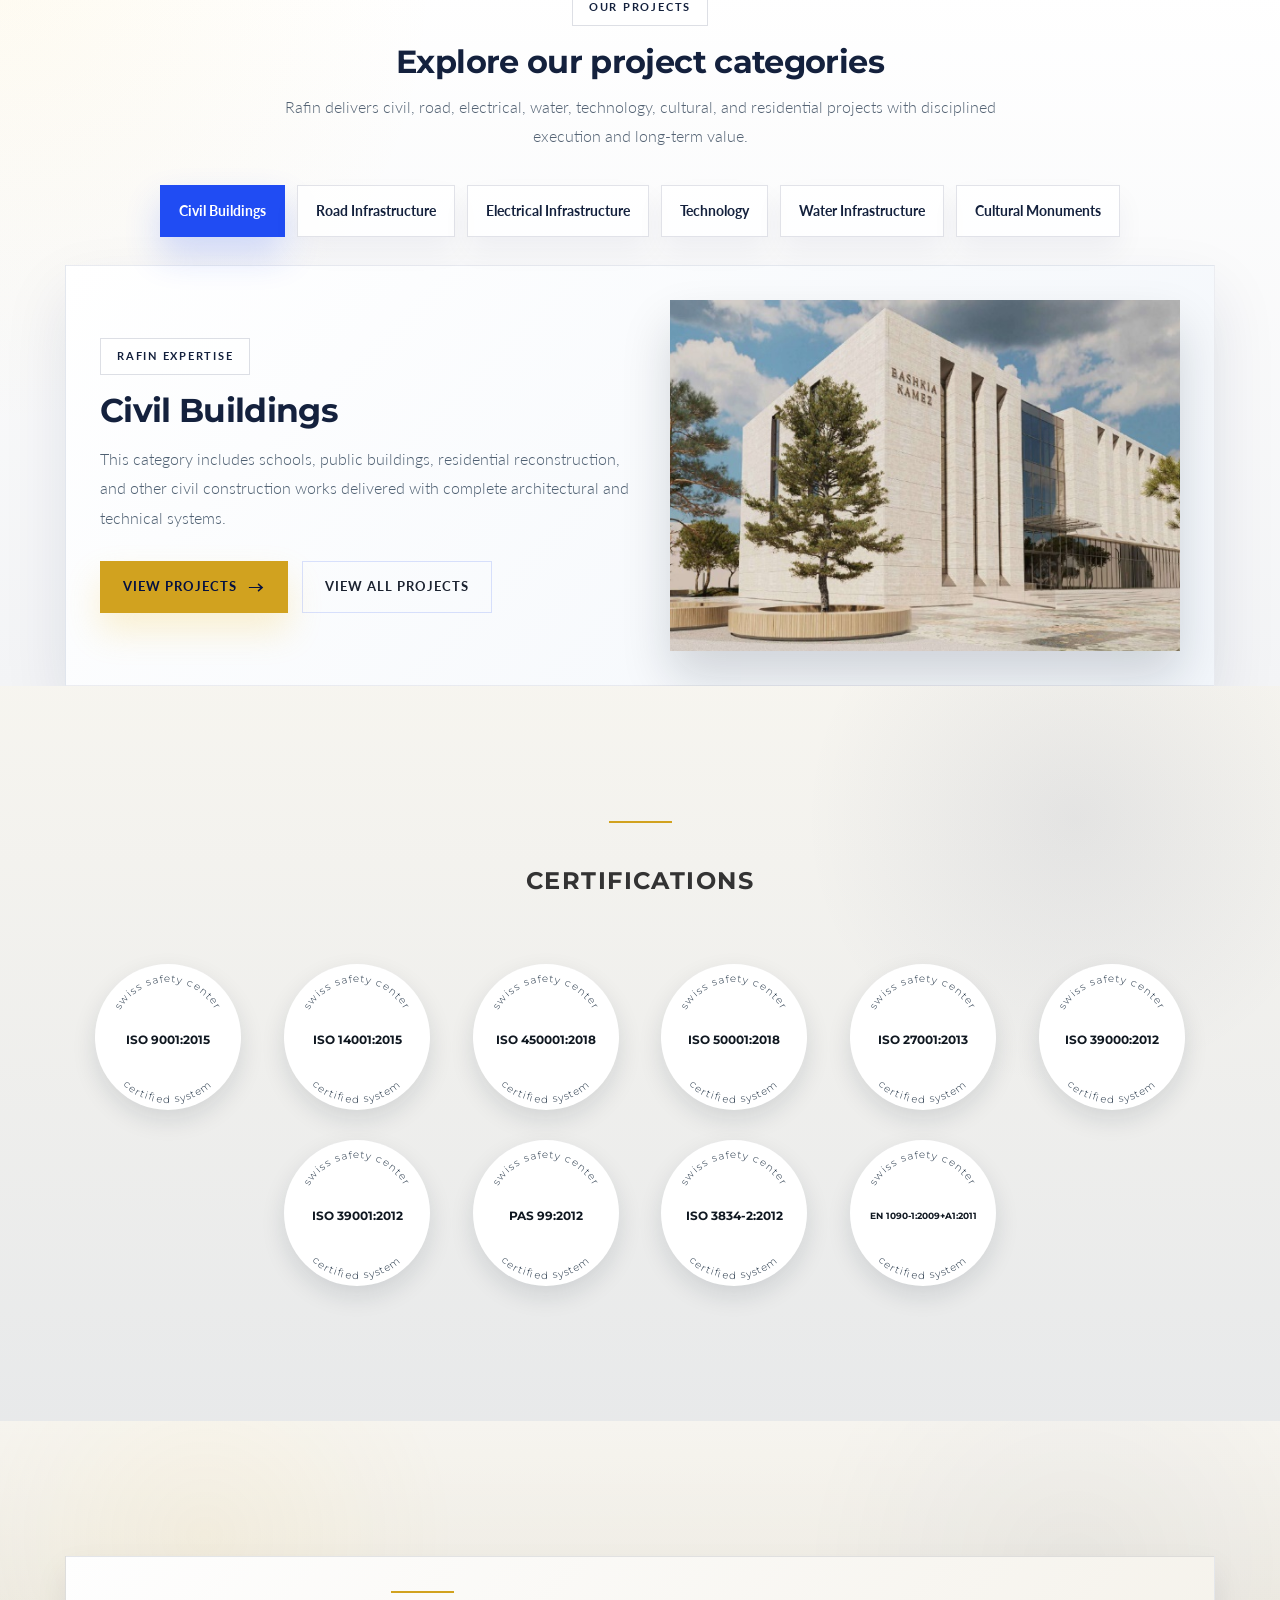
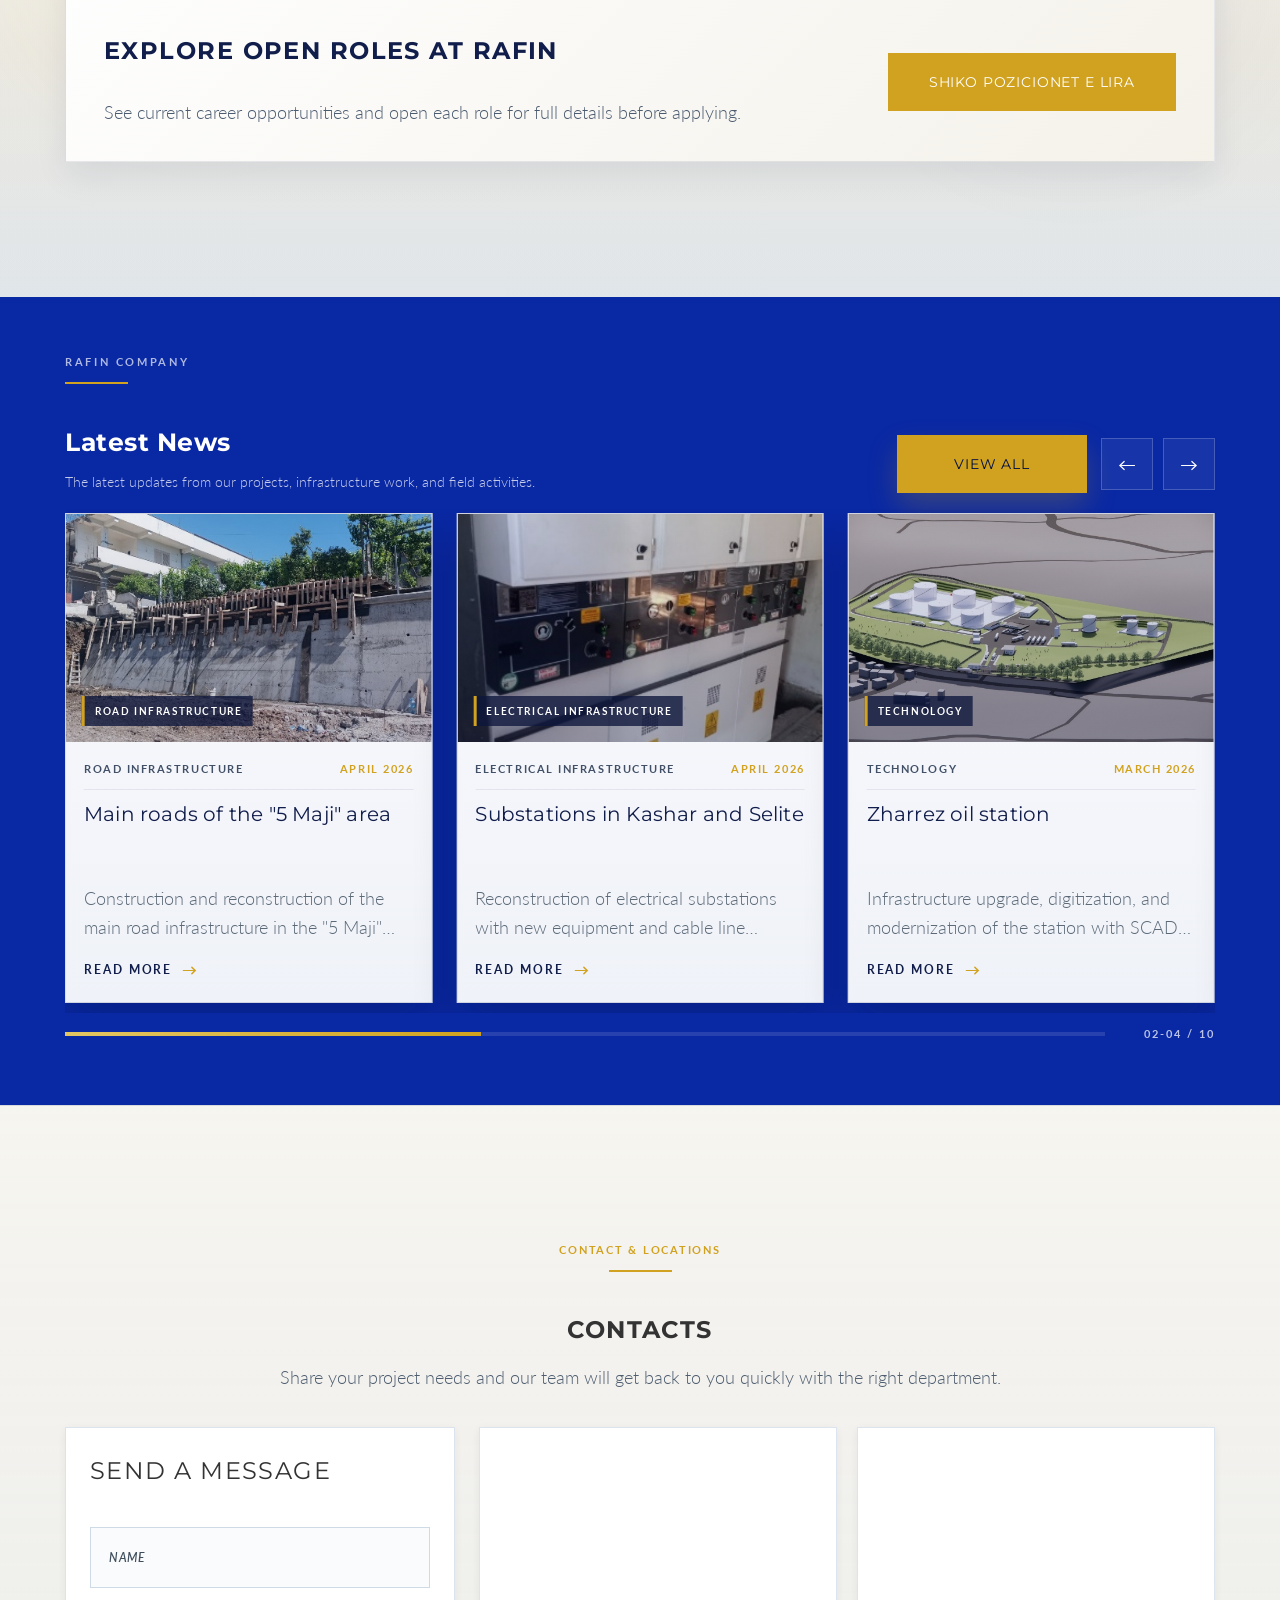
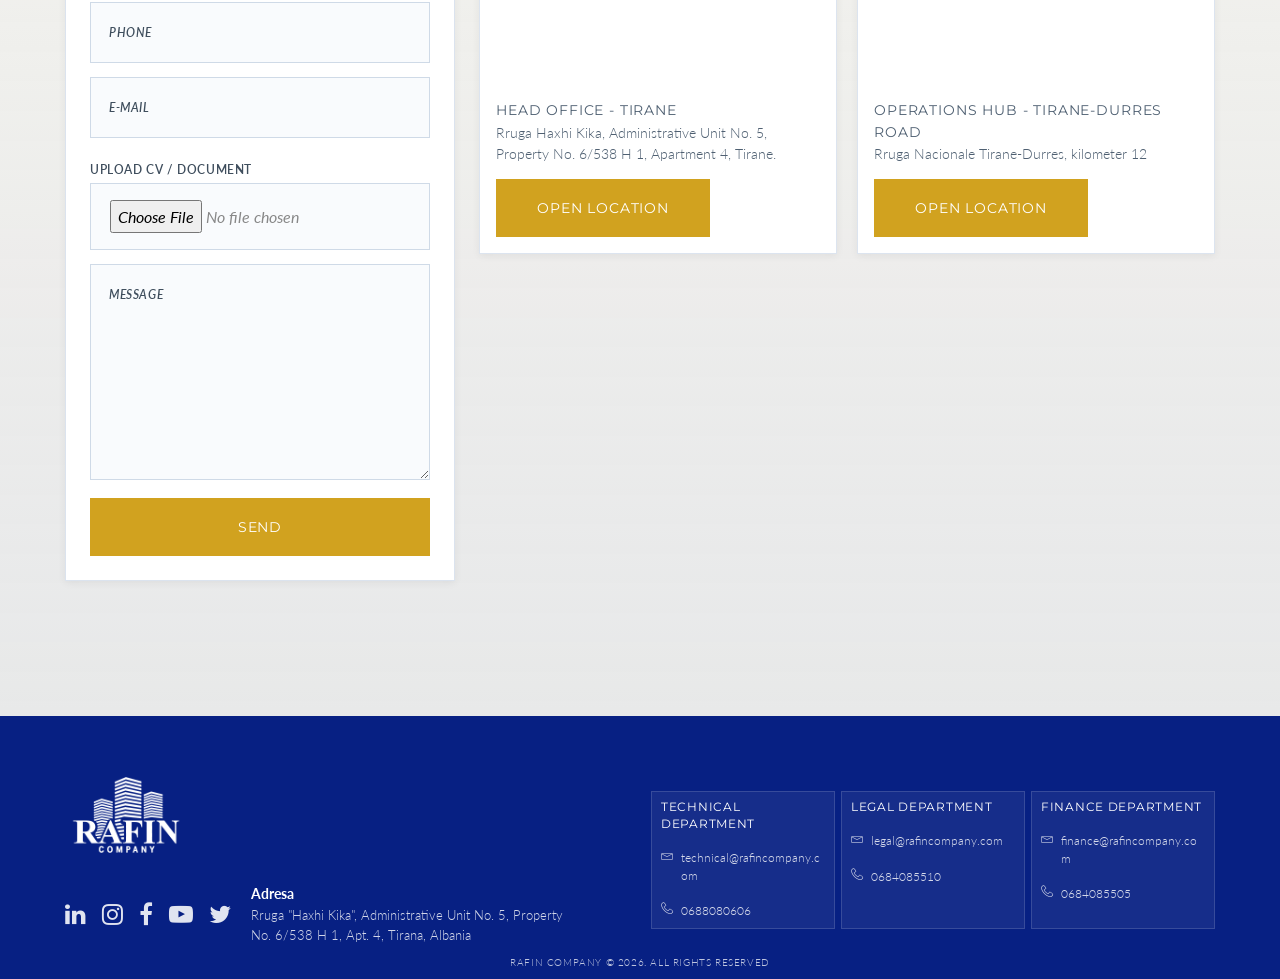
==== commit 9fd52688: "Initial commit" ====
--- a/index.html
+++ b/index.html
@@ -1,557 +1,564 @@
-﻿<!DOCTYPE html>
-<html class="wide wow-animation" lang="en">
-  <head>
-    <meta charset="utf-8">
+﻿<!DOCTYPE html>
+<html class="wide wow-animation" lang="en">
+  <head>
+    <meta charset="utf-8">
     <!-- WWW.RAFINCOMPANY.COM -->
     <title data-i18n="Home Page Title">Rafin Company</title>
     <meta name="description" data-i18n-content="Home Meta Description" content="Rafin Company is a leading construction firm in Albania, specializing in civil engineering, public infrastructure, and high-quality building projects.">
+    <meta name="robots" content="index,follow">
+    <link rel="canonical" href="https://www.rafincompany.com/index.html?lang=en">
+    <link rel="alternate" hreflang="en" href="https://www.rafincompany.com/index.html?lang=en">
+    <link rel="alternate" hreflang="sq" href="https://www.rafincompany.com/index.html?lang=sq">
+    <link rel="alternate" hreflang="x-default" href="https://www.rafincompany.com/index.html?lang=en">
     <meta property="og:title" data-i18n-content="Home OG Title" content="Rafin Company">
     <meta property="og:description" data-i18n-content="Home OG Description" content="Excellence in construction and infrastructure development in Albania.">
-    <meta property="og:image" content="https://www.rafincompany.com/rafin_transparent_logos_png/rafin-logo-original-transparent.png">
-    <meta property="og:site_name" content="Rafin Company">
-    <meta name="twitter:card" content="summary_large_image">
-    <meta name="twitter:title" content="Rafin Company">
-    <meta name="twitter:description" content="Rafin Company is a leading construction firm in Albania, specializing in civil engineering, public infrastructure, and high-quality building projects.">
-    <meta name="twitter:image" content="https://www.rafincompany.com/rafin_transparent_logos_png/rafin-logo-original-transparent.png">
-    <meta property="og:type" content="website">
-    <meta name="format-detection" content="telephone=no">
-    <meta name="viewport" content="width=device-width, initial-scale=1">
-    <meta http-equiv="X-UA-Compatible" content="IE=edge">
-    <link rel="icon" href="rafin-logo-white-transparent.png" type="image/png">
-    <link rel="preload" as="image" href="images/projects/mesonjtorja.jpg" fetchpriority="high">
-    <!-- Stylesheets: vendor base -> theme layer -> font/icon layer -> project overrides -->
-    <link rel="preconnect" href="https://fonts.googleapis.com">
-    <link rel="preconnect" href="https://fonts.gstatic.com" crossorigin>
-    <link rel="preload" as="style" href="https://fonts.googleapis.com/css2?family=Lato:ital,wght@0,300;1,300&family=Montserrat:wght@400;700&display=swap" onload="this.onload=null;this.rel='stylesheet'">
-    <noscript><link rel="stylesheet" href="https://fonts.googleapis.com/css2?family=Lato:ital,wght@0,300;1,300&family=Montserrat:wght@400;700&display=swap"></noscript>
-    <link rel="stylesheet" href="css/bootstrap.css">
-    <link rel="stylesheet" href="css/style.css">
-    <link rel="stylesheet" href="css/fonts.css">
-    <link rel="stylesheet" href="css/redesign.css">
-		<!--[if lt IE 10]>
-    <script src="js/html5shiv.min.js"></script>
-		<![endif]-->
-  </head>
-  <body class="home-page">
-    <!--[if lt IE 10]>
-    <div class="legacy-browser-warning"><a href="http://windows.microsoft.com/en-US/internet-explorer/"><img src="images/ie8-panel/warning_bar_0000_us.jpg" height="42" width="820" alt="You are using an outdated browser. For a faster, safer browsing experience, upgrade for free today."></a></div>
-    <![endif]-->
-    <div id="page-loader">
-      <div class="cssload-container">
-        <div class="cssload-speeding-wheel"></div>
-      </div>
-    </div>
-        
-    <!-- Page-->
-    <div class="page">
-      <header class="page-header">
-        <!-- RD Navbar-->
-        <div class="rd-navbar-wrap">
-          <nav class="rd-navbar rd-navbar_transparent rd-navbar_boxed" data-layout="rd-navbar-fixed" data-sm-layout="rd-navbar-fixed" data-sm-device-layout="rd-navbar-fixed" data-md-layout="rd-navbar-fixed" data-md-device-layout="rd-navbar-fixed" data-lg-device-layout="rd-navbar-static" data-lg-layout="rd-navbar-static" data-xl-device-layout="rd-navbar-static" data-xl-layout="rd-navbar-static" data-xxl-device-layout="rd-navbar-static" data-xxl-layout="rd-navbar-static" data-stick-up-clone="false" data-sm-stick-up="true" data-md-stick-up="true" data-lg-stick-up="true" data-md-stick-up-offset="56px" data-lg-stick-up-offset="20px" data-body-class="rd-navbar-absolute">
-            <div class="rd-navbar-inner rd-navbar-search-wrap">
-              <!-- RD Navbar Panel-->
-              <div class="rd-navbar-panel rd-navbar-search-lg_collapsable">
-                <button class="rd-navbar-toggle" data-rd-navbar-toggle=".rd-navbar-nav-wrap"><span></span></button>
-                <!-- RD Navbar Brand-->
-                <div class="rd-navbar-brand"><a class="brand-name" href="index.html"><img class="brand-logo brand-logo--default" src="rafin-logo-white-transparent.png" alt="Rafin Company" width="120" height="120" decoding="async"><img class="brand-logo brand-logo--blue" src="rafin-logo-white-transparent.png" alt="" width="120" height="120" decoding="async" aria-hidden="true"></a></div>
-              </div>
-              <!-- RD Navbar Nav-->
-              <div class="rd-navbar-nav-wrap rd-navbar-search_not-collapsable">
-                <div class="rd-navbar-search_collapsable">
-                  <ul class="rd-navbar-nav">
-                    <li><a href="#about" data-i18n="About">About</a></li>
-                    <li class="rd-navbar--has-dropdown"><a href="services.html" data-i18n="Services">Services</a>
-                      <ul class="rd-navbar-dropdown">
-                        <li><a href="#services" data-i18n="Homepage Services">Homepage Services</a></li>
-                        <li><a href="services.html" data-i18n="Services Overview">Services Overview</a></li>
-                      </ul>
-                    </li>
-                    <li><a href="#materials" data-i18n="materials">Materials</a></li>
-                    <li><a href="projects.html" id="nav-projects-link" data-i18n="projects">Projects</a>
-                      <ul class="rd-navbar-dropdown" id="nav-projects-dropdown"></ul>
-                    </li>
-                    <li><a href="siguria.html" data-i18n="Safety">Safety</a></li>
-                    <li><a href="career.html" data-i18n="Careers">Careers</a></li>
-                    <li><a href="#contacts" data-i18n="Contacts">Contacts</a></li>
-                  </ul>
-                </div>
-              </div>
-              <div class="rd-navbar-aside-right">
-                <div class="modern-lang-switch">
-                  <a href="#" class="lang-toggle-item" data-lang="en">EN</a>
-                  <a href="#" class="lang-toggle-item" data-lang="sq">SQ</a>
-                </div>
-              </div>
-            </div>
-          </nav>
-        </div>
-      </header>
-      <section id="home" class="video-hero-section" aria-label="Hero" data-hero-autoplay="2000">
-        <div class="video-hero-bg" aria-hidden="true">
-          <div class="video-hero-slider" id="home-hero-slider">
-            <div class="video-hero-slide video-hero-slide--active" data-slide-index="0">
-              <img src="images/projects/mesonjtorja.jpg" alt="" width="1440" height="959" fetchpriority="high" decoding="async">
-            </div>
-            <div class="video-hero-slide" data-slide-index="1">
-              <img src="images/jobs/eskavator.jpeg" alt="" width="1600" height="739" loading="lazy" decoding="async">
-            </div>
-            <div class="video-hero-slide" data-slide-index="2">
-              <img src="images/projects/stadium.jpeg" alt="" width="1600" height="900" loading="lazy" decoding="async">
-            </div>
-            <div class="video-hero-slide" data-slide-index="3">
-              <img src="images/projects/farmacia-shendeti-publik-3.jpg" alt="" width="2801" height="2001" loading="lazy" decoding="async">
-            </div>
-            <div class="video-hero-slide" data-slide-index="4">
-              <img src="images/projects/rreshen6.jpg" alt="" width="2048" height="1153" loading="lazy" decoding="async">
-            </div>
-          </div>
-        </div>
-        <div class="video-hero-content">
-          <div class="container">
-            <div class="row">
-              <div class="col-lg-11 col-xl-9 col-xxl-8">
-                <h1 class="video-hero-title" data-i18n="Homepage Hero Title">Building Infrastructure With Precision and Responsibility</h1>
-                <p class="video-hero-text" data-i18n="Homepage Hero Body">Rafin delivers civil, road, electrical and industrial projects with technical discipline, reliable execution and long-term value.</p>
-                <div class="video-hero-actions">
-                  <a class="button button-primary video-hero-button" href="projects.html" data-i18n="projects">Projects</a>
-                  <a class="button video-hero-button video-hero-button--secondary" href="career.html" data-i18n="Careers">Careers</a>
-                  <a class="button video-hero-button video-hero-button--secondary" href="#contacts" data-i18n="contact">Contact</a>
-                </div>
-              </div>
-            </div>
-          </div>
-        </div>
-        <div class="video-hero-indicators" id="home-hero-indicators" role="group" aria-label="Homepage hero slides">
-          <button class="video-hero-indicator video-hero-indicator--active" type="button" data-slide-to="0" aria-label="Show slide 1" aria-pressed="true">
-            <span></span>
-          </button>
-          <button class="video-hero-indicator" type="button" data-slide-to="1" aria-label="Show slide 2" aria-pressed="false">
-            <span></span>
-          </button>
-          <button class="video-hero-indicator" type="button" data-slide-to="2" aria-label="Show slide 3" aria-pressed="false">
-            <span></span>
-          </button>
-          <button class="video-hero-indicator" type="button" data-slide-to="3" aria-label="Show slide 4" aria-pressed="false">
-            <span></span>
-          </button>
-          <button class="video-hero-indicator" type="button" data-slide-to="4" aria-label="Show slide 5" aria-pressed="false">
-            <span></span>
-          </button>
-        </div>
-      </section>
-
-      <!-- Our History-->
-      <section class="section-md home-section-tint home-section-tint--topo" id="about">
-        <div class="container">
-          <div class="row justify-content-md-center row-30 row-md-50">
-            <div class="col-md-11 col-lg-10 col-xl-6">
-              <h2 class="heading-decorated heading-4" data-i18n="About Us">About Us</h2>
-              <p class="heading-6 text-width-1" data-i18n="About Company Label">"RAFIN COMPANY"</p>
-              <p data-i18n="About Intro Body">Was founded with the mission to develop a new standard in the Albanian market. Our desire and passion for professionalism made it possible to achieve our goals. We have established long-standing relationships with international partners in different areas of construction and create complex infrastructure projects with sophisticated technical and quality standards. Our contacts have been established nationwide and across the region to stay close to innovative methods and high standards in this industry.<br>Established in Tirana, "Rafin Company" has created a development strategy focused on meeting market requirements and offering high-quality solutions to clients. We specialize in projects such as: civil construction, public construction, machinery trade, technology, water supply infrastructure, and high-quality materials from leading brands, etc.</p><a class="button button-primary" href="#modal" data-toggle="modal" data-i18n="Contact Us">Contact Us</a>
-            </div>
-            <div class="col-md-11 col-lg-10 col-xl-6"><img src="images/rethnesh.jpeg" alt="Rafin Company Construction Site" width="652" height="491" loading="lazy" decoding="async" fetchpriority="low">
-            </div>
-          </div>
-        </div>
-      </section>
-
-      <div class="section bg-gray-dark parallax-container" data-parallax-img="images/projects/stadium.jpeg">
-        <div class="parallax-content">
-          <div class="section-lg text-center">
-            <div class="container" id="home-stats-container">
-            </div>
-          </div>
-        </div>
-      </div>
-
-      <!-- Our Services-->
-      <section class="section-md home-section-tint home-section-tint--plain text-center" id="services">
-        <div class="container">
-          <div class="services-section-intro">
-            <p class="services-section-intro__eyebrow" data-i18n="Services Intro Eyebrow">Integrated expertise</p>
-            <h2 class="heading-decorated heading-4" data-i18n="Our Services">Our Services</h2>
-            <p class="services-section-intro__lead" data-i18n="Services Intro Lead">We support infrastructure delivery from planning through execution with disciplined engineering, coordinated field operations, and dependable project control.</p>
-          </div>
-          <div class="services-feature-grid">
-            <a class="service-feature-card" href="services.html#pre-construction">
-              <span class="service-feature-card__icon icon linear-icon-pencil-ruler" aria-hidden="true"></span>
-              <h3 class="service-feature-card__title heading-5" data-i18n="Service 1 Title">Pre-construction Services</h3>
-              <p class="service-feature-card__text" data-i18n="Service 1 Body">We take our time on initial planning before any construction begins, to balance all the financial and efficiency issues beforehand...</p>
-              <span class="service-feature-card__link" data-i18n="Explore Service">Explore service</span>
-            </a>
-            <a class="service-feature-card" href="services.html#general-contracting">
-              <span class="service-feature-card__icon icon linear-icon-users" aria-hidden="true"></span>
-              <h3 class="service-feature-card__title heading-5" data-i18n="Service 2 Title">General Contracting</h3>
-              <p class="service-feature-card__text" data-i18n="Service 2 Body">We have a long list of professional contractors, whom our engineers and architects enjoy to work with on a majority of our projects!</p>
-              <span class="service-feature-card__link" data-i18n="Explore Service">Explore service</span>
-            </a>
-            <a class="service-feature-card" href="services.html#construction-services">
-              <span class="service-feature-card__icon icon linear-icon-wall" aria-hidden="true"></span>
-              <h3 class="service-feature-card__title heading-5" data-i18n="Service 3 Title">Construction Services</h3>
-              <p class="service-feature-card__text" data-i18n="Service 3 Body">Our customers love the pace/quality tempo that we show during each of the principal construction processes!</p>
-              <span class="service-feature-card__link" data-i18n="Explore Service">Explore service</span>
-            </a>
-            <a class="service-feature-card" href="services.html#construction-management">
-              <span class="service-feature-card__icon icon linear-icon-apartment" aria-hidden="true"></span>
-              <h3 class="service-feature-card__title heading-5" data-i18n="Service 4 Title">Construction Management</h3>
-              <p class="service-feature-card__text" data-i18n="Service 4 Body">Construction project management is essential. We're using the most time and iterations efficient life cycles methods for that.</p>
-              <span class="service-feature-card__link" data-i18n="Explore Service">Explore service</span>
-            </a>
-            <a class="service-feature-card" href="services.html#building-information">
-              <span class="service-feature-card__icon icon linear-icon-home4" aria-hidden="true"></span>
-              <h3 class="service-feature-card__title heading-5" data-i18n="Service 5 Title">Building Information</h3>
-              <p class="service-feature-card__text" data-i18n="Service 5 Body">Oftentimes physical and functional essence of any construction project needs to be represented digitally, in a 3D model format.</p>
-              <span class="service-feature-card__link" data-i18n="Explore Service">Explore service</span>
-            </a>
-            <a class="service-feature-card" href="services.html#design-build">
-              <span class="service-feature-card__icon icon linear-icon-pencil-ruler2" aria-hidden="true"></span>
-              <h3 class="service-feature-card__title heading-5" data-i18n="Service 6 Title">Design-Build</h3>
-              <p class="service-feature-card__text" data-i18n="Service 6 Body">If a project is not too complex, we may hire a designer-builder type of contractor, to make the longevity of the construction shorter.</p>
-              <span class="service-feature-card__link" data-i18n="Explore Service">Explore service</span>
-            </a>
-          </div>
-        </div>
-      </section>
-
-      <section class="section-md bg-accent text-center">
-        <div class="container">
-          <div class="row justify-content-md-center">
-            <div class="col-md-11 col-lg-9 col-xl-8">
-              <h2 class="heading-decorated heading-4" data-i18n="Homepage CTA Statement">We are dedicated to providing the highest level of client service offering quality,safety,cost effectiveness to all our clients and partners.</h2><a class="button button-primary" href="#modal" data-toggle="modal" data-i18n="Contact Us">Contact Us</a>
-            </div>
-          </div>
-        </div>
-      </section>
-
-      <!-- Building Materials -->
-      <div class="section-lg home-section-tint home-section-tint--plain redesign-materials-section" id="materials">
-        <div id="materials-section-container"></div>
-      </div>
-
-      <!-- Projects-->
-      <div class="bg-default home-projects-section" id="projects">
-        <div class="container">
-          <div id="home-categories-showcase">
-            <!-- Dynamic project categories showcase will be injected here by js/home-categories.js -->
-          </div>
-        </div>
-      </div>
-
-      <!-- Certificates -->
-      <section class="section-lg home-section-tint home-section-tint--topo text-center">
-        <div class="container">
-          <h2 class="heading-decorated heading-4" data-i18n="Certifications">Certifications</h2>
-          <div class="offset-top-1 px-4" id="certificates-container">
-            <!-- Dynamic certificates injected by js/certificates-section.js -->
-          </div>
-        </div>
-      </section>
-
-      <!-- Jobs / Careers -->
-      <section class="section-lg text-center homepage-careers-cta" id="jobs">
-        <div class="container">
-          <div class="homepage-careers-cta__panel">
-            <div class="homepage-careers-cta__copy">
-              <h2 class="heading-decorated heading-4" data-i18n="Homepage Careers CTA Title">Eksploroni pozicionet e hapura ne Rafin</h2>
-              <p data-i18n="Homepage Careers CTA Body">Shikoni mundesite aktuale te karrieres dhe hapni cdo rol per detaje te plota perpara aplikimit.</p>
-            </div>
-            <a class="button button-primary homepage-careers-cta__button" href="career.html" data-i18n="View Open Positions">Shiko Pozicionet e Lira</a>
-          </div>
-        </div>
-      </section>
-
-      <section class="section-lg news-carousel-section" id="news" aria-labelledby="news-carousel-title">
-        <div class="container">
-          <div class="news-carousel-section__header">
-            <div class="news-carousel-section__copy">
-              <p class="news-carousel-section__eyebrow">RAFIN COMPANY</p>
-              <h2 class="heading-decorated heading-4 news-carousel-section__title" id="news-carousel-title">Lajmet e fundit</h2>
-              <p class="news-carousel-section__subtitle">Zhvillimet më të fundit nga projektet, infrastruktura dhe aktivitetet tona në terren.</p>
-            </div>
-            <div class="news-carousel-section__actions">
-              <a class="button news-carousel-section__cta" href="projects.html">Shiko të gjitha</a>
-              <div class="news-carousel__controls" role="group" aria-label="Kontrollet e karuselit të lajmeve">
-                <button class="news-carousel__button news-carousel__button--prev" type="button" aria-label="Lajmi i mëparshëm">
-                  <span aria-hidden="true">&#8592;</span>
-                </button>
-                <button class="news-carousel__button news-carousel__button--next" type="button" aria-label="Lajmi i radhës">
-                  <span aria-hidden="true">&#8594;</span>
-                </button>
-              </div>
-            </div>
-          </div>
-
-          <div class="news-carousel" role="region" data-autoplay="true" data-autoplay-delay="1500" aria-roledescription="carousel" aria-label="Karusel me lajmet e fundit">
-            <div class="news-carousel__viewport" tabindex="0">
-              <div class="news-carousel__track">
-                <article class="news-card">
-                  <a class="news-card__card-link" href="project.html?slug=banesat-vaqarr" aria-label="Lexo më shumë për projektin e 20 banesave individuale në Vaqarr">
-                    <span class="news-card__image">
-                      <img src="images/projects/banesat-vaqarr-1.jpeg" alt="Objekt civil në zhvillim nga Rafin Company" width="1200" height="1600" loading="lazy" decoding="async">
-                      <span class="news-card__category-badge">Ndërtim Civil</span>
-                    </span>
-                    <div class="news-card__body">
-                      <div class="news-card__meta">
-                        <span class="news-card__category">Ndërtim Civil</span>
-                        <time datetime="2026-05">Maj 2026</time>
-                      </div>
-                      <h3 class="news-card__title heading-5">20 banesa individuale në Vaqarr</h3>
-                      <p class="news-card__description">Projekt rindërtimi me 20 banesa individuale dhe infrastrukturë shoqëruese në njësinë administrative Vaqarr.</p>
-                      <span class="news-card__link">Lexo më shumë</span>
-                    </div>
-                  </a>
-                </article>
-
-                <article class="news-card">
-                  <a class="news-card__card-link" href="project.html?slug=rruget-kryesore-5-maji-faza-3" aria-label="Lexo më shumë për projektin e rrugëve kryesore të zonës 5 Maji">
-                    <span class="news-card__image">
-                      <img src="images/projects/rruget-kryesore-5-maji-faza-3-4.jpeg" alt="Punime infrastrukturore rrugore në terren" width="519" height="292" loading="lazy" decoding="async">
-                      <span class="news-card__category-badge">Infrastrukturë Rrugore</span>
-                    </span>
-                    <div class="news-card__body">
-                      <div class="news-card__meta">
-                        <span class="news-card__category">Infrastrukturë Rrugore</span>
-                        <time datetime="2026-04">Prill 2026</time>
-                      </div>
-                      <h3 class="news-card__title heading-5">Rrugët kryesore të zonës "5 Maji"</h3>
-                      <p class="news-card__description">Ndërtim dhe rikonstruksion i infrastrukturës rrugore në zonën "5 Maji", me trotuare, ndriçim dhe rrjete inxhinierike.</p>
-                      <span class="news-card__link">Lexo më shumë</span>
-                    </div>
-                  </a>
-                </article>
-
-                <article class="news-card">
-                  <a class="news-card__card-link" href="project.html?slug=kabinat-kashar-selite" aria-label="Lexo më shumë për projektin e rikonstruksionit të kabinave në Kashar dhe Selitë">
-                    <span class="news-card__image">
-                      <img src="images/projects/kabinat-kashar-selite-1.jpeg" alt="Instalime të infrastrukturës elektrike" width="332" height="442" loading="lazy" decoding="async">
-                      <span class="news-card__category-badge">Infrastrukturë Elektrike</span>
-                    </span>
-                    <div class="news-card__body">
-                      <div class="news-card__meta">
-                        <span class="news-card__category">Infrastrukturë Elektrike</span>
-                        <time datetime="2026-04">Prill 2026</time>
-                      </div>
-                      <h3 class="news-card__title heading-5">Kabinat në nënstacionet Kashar dhe Selitë</h3>
-                      <p class="news-card__description">Rikonstruksion i kabinave elektrike me pajisje të reja dhe zëvendësim të linjave kabllore në rrjetin TM/TU.</p>
-                      <span class="news-card__link">Lexo më shumë</span>
-                    </div>
-                  </a>
-                </article>
-
-                <article class="news-card">
-                  <a class="news-card__card-link" href="project.html?slug=stacioni-naftes-zharrez" aria-label="Lexo më shumë për projektin e digjitalizimit të stacionit të naftës Zharrëz">
-                    <span class="news-card__image">
-                      <img src="images/projects/stacioni-naftes-zharrez-1.jpeg" alt="Pamje nga një projekt industrial" width="739" height="402" loading="lazy" decoding="async">
-                      <span class="news-card__category-badge">Teknologji</span>
-                    </span>
-                    <div class="news-card__body">
-                      <div class="news-card__meta">
-                        <span class="news-card__category">Teknologji</span>
-                        <time datetime="2026-03">Mars 2026</time>
-                      </div>
-                      <h3 class="news-card__title heading-5">Stacioni i naftës Zharrëz</h3>
-                      <p class="news-card__description">Përmirësim, digjitalizim dhe rikualifikim i infrastrukturës së stacionit me sisteme SCADA dhe standarde teknike bashkëkohore.</p>
-                      <span class="news-card__link">Lexo më shumë</span>
-                    </div>
-                  </a>
-                </article>
-
-                <article class="news-card">
-                  <a class="news-card__card-link" href="project.html?slug=farmacia-shendeti-publik" aria-label="Lexo më shumë për projektin e rikonstruksionit të Farmacisë dhe Shëndetit Publik">
-                    <span class="news-card__image">
-                      <img src="images/projects/farmacia-shendeti-publik-3.jpg" alt="Planifikim teknik dhe teknologji në ndërtim" width="2801" height="2001" loading="lazy" decoding="async">
-                      <span class="news-card__category-badge">Ndërtim Civil</span>
-                    </span>
-                    <div class="news-card__body">
-                      <div class="news-card__meta">
-                        <span class="news-card__category">Ndërtim Civil</span>
-                        <time datetime="2026-03">Mars 2026</time>
-                      </div>
-                      <h3 class="news-card__title heading-5">Farmacia dhe Shëndeti Publik</h3>
-                      <p class="news-card__description">Rikonstruksion i plotë i godinës me përforcime strukturore, fasadë të ventiluar dhe instalim të rrjeteve inxhinierike.</p>
-                      <span class="news-card__link">Lexo më shumë</span>
-                    </div>
-                  </a>
-                </article>
-
-                <article class="news-card">
-                  <a class="news-card__card-link" href="project.html?slug=vepra-marrjes-cengele" aria-label="Lexo më shumë për projektin e rehabilitimit të veprës së marrjes Çengele">
-                    <span class="news-card__image">
-                      <img src="images/projects/diga-cengele.jpeg" alt="Punime në veprën e marrjes Çengele" width="1600" height="900" loading="lazy" decoding="async">
-                      <span class="news-card__category-badge">Projekte Ujore</span>
-                    </span>
-                    <div class="news-card__body">
-                      <div class="news-card__meta">
-                        <span class="news-card__category">Projekte Ujore</span>
-                        <time datetime="2026-02">Shkurt 2026</time>
-                      </div>
-                      <h3 class="news-card__title heading-5">Vepra e marrjes Çengele</h3>
-                      <p class="news-card__description">Rehabilitim i veprës së marrjes në kanalin kryesor vaditës Peqin-Kavajë, me masa stabilizuese dhe mbrojtje të strukturës.</p>
-                      <span class="news-card__link">Lexo më shumë</span>
-                    </div>
-                  </a>
-                </article>
-
-                <article class="news-card">
-                  <a class="news-card__card-link" href="project.html?slug=kopshti-okshtun" aria-label="Lexo më shumë për projektin e rindërtimit të kopshtit Okshtun">
-                    <span class="news-card__image">
-                      <img src="images/projects/kopshti4.jpg" alt="Pamje nga rindërtimi i kopshtit Okshtun" width="1440" height="1079" loading="lazy" decoding="async">
-                      <span class="news-card__category-badge">Ndërtim Civil</span>
-                    </span>
-                    <div class="news-card__body">
-                      <div class="news-card__meta">
-                        <span class="news-card__category">Ndërtim Civil</span>
-                        <time datetime="2026-02">Shkurt 2026</time>
-                      </div>
-                      <h3 class="news-card__title heading-5">Rindërtimi i kopshtit Okshtun</h3>
-                      <p class="news-card__description">Projekt EU4Schools me fokus aksesueshmërinë, sigurinë dhe eficiencën e energjisë për ambientet e reja arsimore.</p>
-                      <span class="news-card__link">Lexo më shumë</span>
-                    </div>
-                  </a>
-                </article>
-
-                <article class="news-card">
-                  <a class="news-card__card-link" href="project.html?slug=garnizoni-skenderbej-infrastruktura" aria-label="Lexo më shumë për projektin e infrastrukturës në Garnizonin Skënderbej">
-                    <span class="news-card__image">
-                      <img src="images/projects/stadium-3.jpeg" alt="Staf në kantier me fokus te siguria" width="1600" height="739" loading="lazy" decoding="async">
-                      <span class="news-card__category-badge">Infrastrukturë Rrugore</span>
-                    </span>
-                    <div class="news-card__body">
-                      <div class="news-card__meta">
-                        <span class="news-card__category">Infrastrukturë Rrugore</span>
-                        <time datetime="2026-01">Janar 2026</time>
-                      </div>
-                      <h3 class="news-card__title heading-5">Garnizoni "Skënderbej"</h3>
-                      <p class="news-card__description">Projekt multifunksional me ndërhyrje në rrugë, sheshe, objekte dhe hapësira sportive brenda garnizonit.</p>
-                      <span class="news-card__link">Lexo më shumë</span>
-                    </div>
-                  </a>
-                </article>
-
-                <article class="news-card">
-                  <a class="news-card__card-link" href="project.html?slug=shkolla-lidhja-e-prizrenit" aria-label="Lexo më shumë për projektin e shkollës Lidhja e Prizrenit">
-                    <span class="news-card__image">
-                      <img src="images/projects/lidhjaprizrenit.jpeg" alt="Ekip teknik duke monitoruar punimet në terren" width="1600" height="738" loading="lazy" decoding="async">
-                      <span class="news-card__category-badge">Ndërtim Civil</span>
-                    </span>
-                    <div class="news-card__body">
-                      <div class="news-card__meta">
-                        <span class="news-card__category">Ndërtim Civil</span>
-                        <time datetime="2025-12">Dhjetor 2025</time>
-                      </div>
-                      <h3 class="news-card__title heading-5">Shkolla "Lidhja e Prizrenit"</h3>
-                      <p class="news-card__description">Rindërtim i godinës së re shkollore me ambiente mësimore, palestër dhe sisteme moderne teknike e sigurie.</p>
-                      <span class="news-card__link">Lexo më shumë</span>
-                    </div>
-                  </a>
-                </article>
-
-                <article class="news-card">
-                  <a class="news-card__card-link" href="project.html?slug=njesite-banimit-mirdite-rreshen" aria-label="Lexo më shumë për projektin e rindërtimit të njësive të banimit në Mirditë">
-                    <span class="news-card__image">
-                      <img src="images/projects/rreshen6.jpg" alt="Pamje nga rindërtimi i njësive të banimit në Mirditë" width="2048" height="1153" loading="lazy" decoding="async">
-                      <span class="news-card__category-badge">Ndërtim Civil</span>
-                    </span>
-                    <div class="news-card__body">
-                      <div class="news-card__meta">
-                        <span class="news-card__category">Ndërtim Civil</span>
-                        <time datetime="2025-12">Dhjetor 2025</time>
-                      </div>
-                      <h3 class="news-card__title heading-5">Njësitë e banimit në Mirditë</h3>
-                      <p class="news-card__description">Projekt rindërtimi me objekte shumëkatëshe dhe njësi banimi pikësore në zonën e re për zhvillim në Rrëshen.</p>
-                      <span class="news-card__link">Lexo më shumë</span>
-                    </div>
-                  </a>
-                </article>
-              </div>
-            </div>
-
-            <div class="news-carousel__footer">
-              <div class="news-carousel__progress" aria-hidden="true">
-                <span class="news-carousel__progress-bar"></span>
-              </div>
-              <div class="news-carousel__status" aria-live="polite">01-03 / 10</div>
-            </div>
-          </div>
-        </div>
-      </section>
-
-      <!-- Dedicated Contacts -->
-      <div class="section-lg home-section-tint home-section-tint--topo redesign-contacts-section" id="contacts">
-        <div id="contacts-section-container"></div>
-      </div>
-
-      <!-- Dynamic Footer Redesign Container -->
-      <div id="site-footer">
-        <div id="footer-company-container"></div>
-      </div>
-      <!-- coded by barber-->
-      <!-- Modal-->
-      <div class="modal fade" id="modal" tabindex="-1" role="dialog">
-        <div class="modal-dialog" role="document">
-          <div class="modal-content">
-            <div class="modal-header">
-              <h2 class="heading-4" data-i18n="Contact Us">Contact Us</h2>
-              <button class="close" type="button" data-dismiss="modal" aria-label="Close" data-i18n-aria-label="Close"><span aria-hidden="true">&times;</span></button>
-            </div>
-            <div class="modal-body">
-              <!-- RD Mailform-->
-              <form class="rd-mailform text-left" data-form-output="form-output-global" data-form-type="contact" method="post" action="bat/rd-mailform.php">
-                <div class="form-wrap">
-                  <label class="form-label" for="contact-name1" data-i18n="Name">Name</label>
-                  <input class="form-input" id="contact-name1" type="text" name="name" data-constraints="@Required" required>
-                </div>
-                <div class="form-wrap">
-                  <label class="form-label" for="contact-phone1" data-i18n="Phone">Phone</label>
-                  <input class="form-input" id="contact-phone1" type="tel" name="phone" inputmode="tel" autocomplete="tel" data-constraints="@Required" required>
-                </div>
-                <div class="form-wrap">
-                  <label class="form-label" for="contact-email1" data-i18n="E-Mail">E-Mail</label>
-                  <input class="form-input" id="contact-email1" type="email" name="email" data-constraints="@Email @Required" required>
-                </div>
-                <div class="form-wrap">
-                  <label class="form-label" for="contact-message1" data-i18n="Message">Message</label>
-                  <textarea class="form-input" id="contact-message1" name="message" data-constraints="@Required" required></textarea>
-                </div>
-                <input type="hidden" name="form-type" value="contact">
-                <input class="form-honeypot" type="text" name="company_website" tabindex="-1" autocomplete="off" aria-hidden="true">
-                <input type="hidden" name="form_started_at" value="">
-                <div class="form-wrap form-button group-sm text-center text-lg-left">
-                  <button class="button button-primary" type="submit" data-i18n="Send">Send</button>
-                </div>
-              </form>
-            </div>
-          </div>
-        </div>
-      </div>
-    </div>
-    <!-- Global Mailform Output-->
-    <div class="snackbars" id="form-output-global"></div>
-    <!-- Javascript-->
-    <!-- Data & Custom Scripts inserted before core behavior -->
-    <script src="data/categories.js" defer></script>
-    <script src="data/site.js" defer></script>
-    <script src="data/departments.js" defer></script>
-    <script src="data/certificates.js" defer></script>
-    <script src="data/jobs.js" defer></script>
-    <script src="data/materials.js" defer></script>
+    <meta property="og:url" content="https://www.rafincompany.com/index.html?lang=en">
+    <meta property="og:locale" content="en_US">
+    <meta property="og:image" content="https://www.rafincompany.com/rafin_transparent_logos_png/rafin-logo-original-transparent.png">
+    <meta property="og:site_name" content="Rafin Company">
+    <meta name="twitter:card" content="summary_large_image">
+    <meta name="twitter:title" content="Rafin Company">
+    <meta name="twitter:description" content="Rafin Company is a leading construction firm in Albania, specializing in civil engineering, public infrastructure, and high-quality building projects.">
+    <meta name="twitter:image" content="https://www.rafincompany.com/rafin_transparent_logos_png/rafin-logo-original-transparent.png">
+    <meta property="og:type" content="website">
+    <meta name="format-detection" content="telephone=no">
+    <meta name="viewport" content="width=device-width, initial-scale=1">
+    <meta http-equiv="X-UA-Compatible" content="IE=edge">
+    <link rel="icon" href="rafin-logo-white-transparent.png" type="image/png">
+    <link rel="preload" as="image" href="images/projects/mesonjtorja.jpg" fetchpriority="high">
+    <!-- Stylesheets: vendor base -> theme layer -> font/icon layer -> project overrides -->
+    <link rel="preconnect" href="https://fonts.googleapis.com">
+    <link rel="preconnect" href="https://fonts.gstatic.com" crossorigin>
+    <link rel="preload" as="style" href="https://fonts.googleapis.com/css2?family=Lato:ital,wght@0,300;1,300&family=Montserrat:wght@400;700&display=swap" onload="this.onload=null;this.rel='stylesheet'">
+    <noscript><link rel="stylesheet" href="https://fonts.googleapis.com/css2?family=Lato:ital,wght@0,300;1,300&family=Montserrat:wght@400;700&display=swap"></noscript>
+    <link rel="stylesheet" href="css/bootstrap.css">
+    <link rel="stylesheet" href="css/style.css">
+    <link rel="stylesheet" href="css/fonts.css">
+    <link rel="stylesheet" href="css/redesign.css">
+		<!--[if lt IE 10]>
+    <script src="js/html5shiv.min.js"></script>
+		<![endif]-->
+  </head>
+  <body class="home-page">
+    <!--[if lt IE 10]>
+    <div class="legacy-browser-warning"><a href="http://windows.microsoft.com/en-US/internet-explorer/"><img src="images/ie8-panel/warning_bar_0000_us.jpg" height="42" width="820" alt="You are using an outdated browser. For a faster, safer browsing experience, upgrade for free today."></a></div>
+    <![endif]-->
+    <div id="page-loader">
+      <div class="cssload-container">
+        <div class="cssload-speeding-wheel"></div>
+      </div>
+    </div>
+        
+    <!-- Page-->
+    <div class="page">
+      <header class="page-header">
+        <!-- RD Navbar-->
+        <div class="rd-navbar-wrap">
+          <nav class="rd-navbar rd-navbar_transparent rd-navbar_boxed" data-layout="rd-navbar-fixed" data-sm-layout="rd-navbar-fixed" data-sm-device-layout="rd-navbar-fixed" data-md-layout="rd-navbar-fixed" data-md-device-layout="rd-navbar-fixed" data-lg-device-layout="rd-navbar-static" data-lg-layout="rd-navbar-static" data-xl-device-layout="rd-navbar-static" data-xl-layout="rd-navbar-static" data-xxl-device-layout="rd-navbar-static" data-xxl-layout="rd-navbar-static" data-stick-up-clone="false" data-sm-stick-up="true" data-md-stick-up="true" data-lg-stick-up="true" data-md-stick-up-offset="56px" data-lg-stick-up-offset="20px" data-body-class="rd-navbar-absolute">
+            <div class="rd-navbar-inner rd-navbar-search-wrap">
+              <!-- RD Navbar Panel-->
+              <div class="rd-navbar-panel rd-navbar-search-lg_collapsable">
+                <button class="rd-navbar-toggle" data-rd-navbar-toggle=".rd-navbar-nav-wrap"><span></span></button>
+                <!-- RD Navbar Brand-->
+                <div class="rd-navbar-brand"><a class="brand-name" href="index.html?lang=en"><img class="brand-logo brand-logo--default" src="rafin-logo-white-transparent.png" alt="Rafin Company" width="120" height="120" decoding="async"><img class="brand-logo brand-logo--blue" src="rafin-logo-white-transparent.png" alt="" width="120" height="120" decoding="async" aria-hidden="true"></a></div>
+              </div>
+              <!-- RD Navbar Nav-->
+              <div class="rd-navbar-nav-wrap rd-navbar-search_not-collapsable">
+                <div class="rd-navbar-search_collapsable">
+                  <ul class="rd-navbar-nav">
+                    <li><a href="#about" data-i18n="About">About</a></li>
+                    <li class="rd-navbar--has-dropdown"><a href="services.html?lang=en" data-i18n="Services">Services</a>
+                      <ul class="rd-navbar-dropdown">
+                        <li><a href="#services" data-i18n="Homepage Services">Homepage Services</a></li>
+                        <li><a href="services.html?lang=en" data-i18n="Services Overview">Services Overview</a></li>
+                      </ul>
+                    </li>
+                    <li><a href="#materials" data-i18n="materials">Materials</a></li>
+                    <li><a href="projects.html?lang=en" id="nav-projects-link" data-i18n="projects">Projects</a>
+                      <ul class="rd-navbar-dropdown" id="nav-projects-dropdown"></ul>
+                    </li>
+                    <li><a href="siguria.html?lang=en" data-i18n="Safety">Safety</a></li>
+                    <li><a href="career.html?lang=en" data-i18n="Careers">Careers</a></li>
+                    <li><a href="#contacts" data-i18n="Contacts">Contacts</a></li>
+                  </ul>
+                </div>
+              </div>
+              <div class="rd-navbar-aside-right">
+                <div class="modern-lang-switch">
+                  <a href="#" class="lang-toggle-item" data-lang="en">EN</a>
+                  <a href="#" class="lang-toggle-item" data-lang="sq">SQ</a>
+                </div>
+              </div>
+            </div>
+          </nav>
+        </div>
+      </header>
+      <section id="home" class="video-hero-section" aria-label="Hero" data-hero-autoplay="2000">
+        <div class="video-hero-bg" aria-hidden="true">
+          <div class="video-hero-slider" id="home-hero-slider">
+            <div class="video-hero-slide video-hero-slide--active" data-slide-index="0">
+              <img src="images/projects/mesonjtorja.jpg" alt="" width="1440" height="959" fetchpriority="high" decoding="async">
+            </div>
+            <div class="video-hero-slide" data-slide-index="1">
+              <img src="images/jobs/eskavator.jpeg" alt="" width="1600" height="739" loading="lazy" decoding="async">
+            </div>
+            <div class="video-hero-slide" data-slide-index="2">
+              <img src="images/projects/stadium.jpeg" alt="" width="1600" height="900" loading="lazy" decoding="async">
+            </div>
+            <div class="video-hero-slide" data-slide-index="3">
+              <img src="images/projects/farmacia-shendeti-publik-3.jpg" alt="" width="2801" height="2001" loading="lazy" decoding="async">
+            </div>
+            <div class="video-hero-slide" data-slide-index="4">
+              <img src="images/projects/rreshen6.jpg" alt="" width="2048" height="1153" loading="lazy" decoding="async">
+            </div>
+          </div>
+        </div>
+        <div class="video-hero-content">
+          <div class="container">
+            <div class="row">
+              <div class="col-lg-11 col-xl-9 col-xxl-8">
+                <h1 class="video-hero-title" data-i18n="Homepage Hero Title">Building Infrastructure With Precision and Responsibility</h1>
+                <p class="video-hero-text" data-i18n="Homepage Hero Body">Rafin delivers civil, road, electrical and industrial projects with technical discipline, reliable execution and long-term value.</p>
+                <div class="video-hero-actions">
+                  <a class="button button-primary video-hero-button" href="projects.html?lang=en" data-i18n="projects">Projects</a>
+                  <a class="button video-hero-button video-hero-button--secondary" href="career.html?lang=en" data-i18n="Careers">Careers</a>
+                  <a class="button video-hero-button video-hero-button--secondary" href="#contacts" data-i18n="contact">Contact</a>
+                </div>
+              </div>
+            </div>
+          </div>
+        </div>
+        <div class="video-hero-indicators" id="home-hero-indicators" role="group" aria-label="Homepage hero slides">
+          <button class="video-hero-indicator video-hero-indicator--active" type="button" data-slide-to="0" aria-label="Show slide 1" aria-pressed="true">
+            <span></span>
+          </button>
+          <button class="video-hero-indicator" type="button" data-slide-to="1" aria-label="Show slide 2" aria-pressed="false">
+            <span></span>
+          </button>
+          <button class="video-hero-indicator" type="button" data-slide-to="2" aria-label="Show slide 3" aria-pressed="false">
+            <span></span>
+          </button>
+          <button class="video-hero-indicator" type="button" data-slide-to="3" aria-label="Show slide 4" aria-pressed="false">
+            <span></span>
+          </button>
+          <button class="video-hero-indicator" type="button" data-slide-to="4" aria-label="Show slide 5" aria-pressed="false">
+            <span></span>
+          </button>
+        </div>
+      </section>
+
+      <!-- Our History-->
+      <section class="section-md home-section-tint home-section-tint--topo" id="about">
+        <div class="container">
+          <div class="row justify-content-md-center row-30 row-md-50">
+            <div class="col-md-11 col-lg-10 col-xl-6">
+              <h2 class="heading-decorated heading-4" data-i18n="About Us">About Us</h2>
+              <p class="heading-6 text-width-1" data-i18n="About Company Label">"RAFIN COMPANY"</p>
+              <p data-i18n="About Intro Body">Was founded with the mission to develop a new standard in the Albanian market. Our desire and passion for professionalism made it possible to achieve our goals. We have established long-standing relationships with international partners in different areas of construction and create complex infrastructure projects with sophisticated technical and quality standards. Our contacts have been established nationwide and across the region to stay close to innovative methods and high standards in this industry.<br>Established in Tirana, "Rafin Company" has created a development strategy focused on meeting market requirements and offering high-quality solutions to clients. We specialize in projects such as: civil construction, public construction, machinery trade, technology, water supply infrastructure, and high-quality materials from leading brands, etc.</p><a class="button button-primary" href="#modal" data-toggle="modal" data-i18n="Contact Us">Contact Us</a>
+            </div>
+            <div class="col-md-11 col-lg-10 col-xl-6"><img src="images/rethnesh.jpeg" alt="Rafin Company Construction Site" width="652" height="491" loading="lazy" decoding="async" fetchpriority="low">
+            </div>
+          </div>
+        </div>
+      </section>
+
+      <div class="section bg-gray-dark parallax-container" data-parallax-img="images/projects/stadium.jpeg">
+        <div class="parallax-content">
+          <div class="section-lg text-center">
+            <div class="container" id="home-stats-container">
+            </div>
+          </div>
+        </div>
+      </div>
+
+      <!-- Our Services-->
+      <section class="section-md home-section-tint home-section-tint--plain text-center" id="services">
+        <div class="container">
+          <div class="services-section-intro">
+            <p class="services-section-intro__eyebrow" data-i18n="Services Intro Eyebrow">Integrated expertise</p>
+            <h2 class="heading-decorated heading-4" data-i18n="Our Services">Our Services</h2>
+            <p class="services-section-intro__lead" data-i18n="Services Intro Lead">We support infrastructure delivery from planning through execution with disciplined engineering, coordinated field operations, and dependable project control.</p>
+          </div>
+          <div class="services-feature-grid">
+            <a class="service-feature-card" href="services.html#pre-construction">
+              <span class="service-feature-card__icon icon linear-icon-pencil-ruler" aria-hidden="true"></span>
+              <h3 class="service-feature-card__title heading-5" data-i18n="Service 1 Title">Pre-construction Services</h3>
+              <p class="service-feature-card__text" data-i18n="Service 1 Body">We take our time on initial planning before any construction begins, to balance all the financial and efficiency issues beforehand...</p>
+              <span class="service-feature-card__link" data-i18n="Explore Service">Explore service</span>
+            </a>
+            <a class="service-feature-card" href="services.html#general-contracting">
+              <span class="service-feature-card__icon icon linear-icon-users" aria-hidden="true"></span>
+              <h3 class="service-feature-card__title heading-5" data-i18n="Service 2 Title">General Contracting</h3>
+              <p class="service-feature-card__text" data-i18n="Service 2 Body">We have a long list of professional contractors, whom our engineers and architects enjoy to work with on a majority of our projects!</p>
+              <span class="service-feature-card__link" data-i18n="Explore Service">Explore service</span>
+            </a>
+            <a class="service-feature-card" href="services.html#construction-services">
+              <span class="service-feature-card__icon icon linear-icon-wall" aria-hidden="true"></span>
+              <h3 class="service-feature-card__title heading-5" data-i18n="Service 3 Title">Construction Services</h3>
+              <p class="service-feature-card__text" data-i18n="Service 3 Body">Our customers love the pace/quality tempo that we show during each of the principal construction processes!</p>
+              <span class="service-feature-card__link" data-i18n="Explore Service">Explore service</span>
+            </a>
+            <a class="service-feature-card" href="services.html#construction-management">
+              <span class="service-feature-card__icon icon linear-icon-apartment" aria-hidden="true"></span>
+              <h3 class="service-feature-card__title heading-5" data-i18n="Service 4 Title">Construction Management</h3>
+              <p class="service-feature-card__text" data-i18n="Service 4 Body">Construction project management is essential. We're using the most time and iterations efficient life cycles methods for that.</p>
+              <span class="service-feature-card__link" data-i18n="Explore Service">Explore service</span>
+            </a>
+            <a class="service-feature-card" href="services.html#building-information">
+              <span class="service-feature-card__icon icon linear-icon-home4" aria-hidden="true"></span>
+              <h3 class="service-feature-card__title heading-5" data-i18n="Service 5 Title">Building Information</h3>
+              <p class="service-feature-card__text" data-i18n="Service 5 Body">Oftentimes physical and functional essence of any construction project needs to be represented digitally, in a 3D model format.</p>
+              <span class="service-feature-card__link" data-i18n="Explore Service">Explore service</span>
+            </a>
+            <a class="service-feature-card" href="services.html#design-build">
+              <span class="service-feature-card__icon icon linear-icon-pencil-ruler2" aria-hidden="true"></span>
+              <h3 class="service-feature-card__title heading-5" data-i18n="Service 6 Title">Design-Build</h3>
+              <p class="service-feature-card__text" data-i18n="Service 6 Body">If a project is not too complex, we may hire a designer-builder type of contractor, to make the longevity of the construction shorter.</p>
+              <span class="service-feature-card__link" data-i18n="Explore Service">Explore service</span>
+            </a>
+          </div>
+        </div>
+      </section>
+
+      <section class="section-md bg-accent text-center">
+        <div class="container">
+          <div class="row justify-content-md-center">
+            <div class="col-md-11 col-lg-9 col-xl-8">
+              <h2 class="heading-decorated heading-4" data-i18n="Homepage CTA Statement">We are dedicated to providing the highest level of client service offering quality,safety,cost effectiveness to all our clients and partners.</h2><a class="button button-primary" href="#modal" data-toggle="modal" data-i18n="Contact Us">Contact Us</a>
+            </div>
+          </div>
+        </div>
+      </section>
+
+      <!-- Building Materials -->
+      <div class="section-lg home-section-tint home-section-tint--plain redesign-materials-section" id="materials">
+        <div id="materials-section-container"></div>
+      </div>
+
+      <!-- Projects-->
+      <div class="bg-default home-projects-section" id="projects">
+        <div class="container">
+          <div id="home-categories-showcase">
+            <!-- Dynamic project categories showcase will be injected here by js/home-categories.js -->
+          </div>
+        </div>
+      </div>
+
+      <!-- Certificates -->
+      <section class="section-lg home-section-tint home-section-tint--topo text-center">
+        <div class="container">
+          <h2 class="heading-decorated heading-4" data-i18n="Certifications">Certifications</h2>
+          <div class="offset-top-1 px-4" id="certificates-container">
+            <!-- Dynamic certificates injected by js/certificates-section.js -->
+          </div>
+        </div>
+      </section>
+
+      <!-- Jobs / Careers -->
+      <section class="section-lg text-center homepage-careers-cta" id="jobs">
+        <div class="container">
+          <div class="homepage-careers-cta__panel">
+            <div class="homepage-careers-cta__copy">
+              <h2 class="heading-decorated heading-4" data-i18n="Homepage Careers CTA Title">Eksploroni pozicionet e hapura ne Rafin</h2>
+              <p data-i18n="Homepage Careers CTA Body">Shikoni mundesite aktuale te karrieres dhe hapni cdo rol per detaje te plota perpara aplikimit.</p>
+            </div>
+            <a class="button button-primary homepage-careers-cta__button" href="career.html?lang=en" data-i18n="View Open Positions">Shiko Pozicionet e Lira</a>
+          </div>
+        </div>
+      </section>
+
+      <section class="section-lg news-carousel-section" id="news" aria-labelledby="news-carousel-title">
+        <div class="container">
+          <div class="news-carousel-section__header">
+            <div class="news-carousel-section__copy">
+              <p class="news-carousel-section__eyebrow">RAFIN COMPANY</p>
+              <h2 class="heading-decorated heading-4 news-carousel-section__title" id="news-carousel-title">Lajmet e fundit</h2>
+              <p class="news-carousel-section__subtitle">Zhvillimet më të fundit nga projektet, infrastruktura dhe aktivitetet tona në terren.</p>
+            </div>
+            <div class="news-carousel-section__actions">
+              <a class="button news-carousel-section__cta" href="projects.html">Shiko të gjitha</a>
+              <div class="news-carousel__controls" role="group" aria-label="Kontrollet e karuselit të lajmeve">
+                <button class="news-carousel__button news-carousel__button--prev" type="button" aria-label="Lajmi i mëparshëm">
+                  <span aria-hidden="true">&#8592;</span>
+                </button>
+                <button class="news-carousel__button news-carousel__button--next" type="button" aria-label="Lajmi i radhës">
+                  <span aria-hidden="true">&#8594;</span>
+                </button>
+              </div>
+            </div>
+          </div>
+
+          <div class="news-carousel" role="region" data-autoplay="true" data-autoplay-delay="1500" aria-roledescription="carousel" aria-label="Karusel me lajmet e fundit">
+            <div class="news-carousel__viewport" tabindex="0">
+              <div class="news-carousel__track">
+                <article class="news-card">
+                  <a class="news-card__card-link" href="project.html?slug=banesat-vaqarr&amp;lang=en" aria-label="Lexo më shumë për projektin e 20 banesave individuale në Vaqarr">
+                    <span class="news-card__image">
+                      <img src="images/projects/banesat-vaqarr-1.jpeg" alt="Objekt civil në zhvillim nga Rafin Company" width="1200" height="1600" loading="lazy" decoding="async">
+                      <span class="news-card__category-badge">Ndërtim Civil</span>
+                    </span>
+                    <div class="news-card__body">
+                      <div class="news-card__meta">
+                        <span class="news-card__category">Ndërtim Civil</span>
+                        <time datetime="2026-05">Maj 2026</time>
+                      </div>
+                      <h3 class="news-card__title heading-5">20 banesa individuale në Vaqarr</h3>
+                      <p class="news-card__description">Projekt rindërtimi me 20 banesa individuale dhe infrastrukturë shoqëruese në njësinë administrative Vaqarr.</p>
+                      <span class="news-card__link">Lexo më shumë</span>
+                    </div>
+                  </a>
+                </article>
+
+                <article class="news-card">
+                  <a class="news-card__card-link" href="project.html?slug=rruget-kryesore-5-maji-faza-3&amp;lang=en" aria-label="Lexo më shumë për projektin e rrugëve kryesore të zonës 5 Maji">
+                    <span class="news-card__image">
+                      <img src="images/projects/rruget-kryesore-5-maji-faza-3-4.jpeg" alt="Punime infrastrukturore rrugore në terren" width="519" height="292" loading="lazy" decoding="async">
+                      <span class="news-card__category-badge">Infrastrukturë Rrugore</span>
+                    </span>
+                    <div class="news-card__body">
+                      <div class="news-card__meta">
+                        <span class="news-card__category">Infrastrukturë Rrugore</span>
+                        <time datetime="2026-04">Prill 2026</time>
+                      </div>
+                      <h3 class="news-card__title heading-5">Rrugët kryesore të zonës "5 Maji"</h3>
+                      <p class="news-card__description">Ndërtim dhe rikonstruksion i infrastrukturës rrugore në zonën "5 Maji", me trotuare, ndriçim dhe rrjete inxhinierike.</p>
+                      <span class="news-card__link">Lexo më shumë</span>
+                    </div>
+                  </a>
+                </article>
+
+                <article class="news-card">
+                  <a class="news-card__card-link" href="project.html?slug=kabinat-kashar-selite&amp;lang=en" aria-label="Lexo më shumë për projektin e rikonstruksionit të kabinave në Kashar dhe Selitë">
+                    <span class="news-card__image">
+                      <img src="images/projects/kabinat-kashar-selite-1.jpeg" alt="Instalime të infrastrukturës elektrike" width="332" height="442" loading="lazy" decoding="async">
+                      <span class="news-card__category-badge">Infrastrukturë Elektrike</span>
+                    </span>
+                    <div class="news-card__body">
+                      <div class="news-card__meta">
+                        <span class="news-card__category">Infrastrukturë Elektrike</span>
+                        <time datetime="2026-04">Prill 2026</time>
+                      </div>
+                      <h3 class="news-card__title heading-5">Kabinat në nënstacionet Kashar dhe Selitë</h3>
+                      <p class="news-card__description">Rikonstruksion i kabinave elektrike me pajisje të reja dhe zëvendësim të linjave kabllore në rrjetin TM/TU.</p>
+                      <span class="news-card__link">Lexo më shumë</span>
+                    </div>
+                  </a>
+                </article>
+
+                <article class="news-card">
+                  <a class="news-card__card-link" href="project.html?slug=stacioni-naftes-zharrez&amp;lang=en" aria-label="Lexo më shumë për projektin e digjitalizimit të stacionit të naftës Zharrëz">
+                    <span class="news-card__image">
+                      <img src="images/projects/stacioni-naftes-zharrez-1.jpeg" alt="Pamje nga një projekt industrial" width="739" height="402" loading="lazy" decoding="async">
+                      <span class="news-card__category-badge">Teknologji</span>
+                    </span>
+                    <div class="news-card__body">
+                      <div class="news-card__meta">
+                        <span class="news-card__category">Teknologji</span>
+                        <time datetime="2026-03">Mars 2026</time>
+                      </div>
+                      <h3 class="news-card__title heading-5">Stacioni i naftës Zharrëz</h3>
+                      <p class="news-card__description">Përmirësim, digjitalizim dhe rikualifikim i infrastrukturës së stacionit me sisteme SCADA dhe standarde teknike bashkëkohore.</p>
+                      <span class="news-card__link">Lexo më shumë</span>
+                    </div>
+                  </a>
+                </article>
+
+                <article class="news-card">
+                  <a class="news-card__card-link" href="project.html?slug=farmacia-shendeti-publik&amp;lang=en" aria-label="Lexo më shumë për projektin e rikonstruksionit të Farmacisë dhe Shëndetit Publik">
+                    <span class="news-card__image">
+                      <img src="images/projects/farmacia-shendeti-publik-3.jpg" alt="Planifikim teknik dhe teknologji në ndërtim" width="2801" height="2001" loading="lazy" decoding="async">
+                      <span class="news-card__category-badge">Ndërtim Civil</span>
+                    </span>
+                    <div class="news-card__body">
+                      <div class="news-card__meta">
+                        <span class="news-card__category">Ndërtim Civil</span>
+                        <time datetime="2026-03">Mars 2026</time>
+                      </div>
+                      <h3 class="news-card__title heading-5">Farmacia dhe Shëndeti Publik</h3>
+                      <p class="news-card__description">Rikonstruksion i plotë i godinës me përforcime strukturore, fasadë të ventiluar dhe instalim të rrjeteve inxhinierike.</p>
+                      <span class="news-card__link">Lexo më shumë</span>
+                    </div>
+                  </a>
+                </article>
+
+                <article class="news-card">
+                  <a class="news-card__card-link" href="project.html?slug=vepra-marrjes-cengele&amp;lang=en" aria-label="Lexo më shumë për projektin e rehabilitimit të veprës së marrjes Çengele">
+                    <span class="news-card__image">
+                      <img src="images/projects/diga-cengele.jpeg" alt="Punime në veprën e marrjes Çengele" width="1600" height="900" loading="lazy" decoding="async">
+                      <span class="news-card__category-badge">Projekte Ujore</span>
+                    </span>
+                    <div class="news-card__body">
+                      <div class="news-card__meta">
+                        <span class="news-card__category">Projekte Ujore</span>
+                        <time datetime="2026-02">Shkurt 2026</time>
+                      </div>
+                      <h3 class="news-card__title heading-5">Vepra e marrjes Çengele</h3>
+                      <p class="news-card__description">Rehabilitim i veprës së marrjes në kanalin kryesor vaditës Peqin-Kavajë, me masa stabilizuese dhe mbrojtje të strukturës.</p>
+                      <span class="news-card__link">Lexo më shumë</span>
+                    </div>
+                  </a>
+                </article>
+
+                <article class="news-card">
+                  <a class="news-card__card-link" href="project.html?slug=kopshti-okshtun&amp;lang=en" aria-label="Lexo më shumë për projektin e rindërtimit të kopshtit Okshtun">
+                    <span class="news-card__image">
+                      <img src="images/projects/kopshti4.jpg" alt="Pamje nga rindërtimi i kopshtit Okshtun" width="1440" height="1079" loading="lazy" decoding="async">
+                      <span class="news-card__category-badge">Ndërtim Civil</span>
+                    </span>
+                    <div class="news-card__body">
+                      <div class="news-card__meta">
+                        <span class="news-card__category">Ndërtim Civil</span>
+                        <time datetime="2026-02">Shkurt 2026</time>
+                      </div>
+                      <h3 class="news-card__title heading-5">Rindërtimi i kopshtit Okshtun</h3>
+                      <p class="news-card__description">Projekt EU4Schools me fokus aksesueshmërinë, sigurinë dhe eficiencën e energjisë për ambientet e reja arsimore.</p>
+                      <span class="news-card__link">Lexo më shumë</span>
+                    </div>
+                  </a>
+                </article>
+
+                <article class="news-card">
+                  <a class="news-card__card-link" href="project.html?slug=garnizoni-skenderbej-infrastruktura&amp;lang=en" aria-label="Lexo më shumë për projektin e infrastrukturës në Garnizonin Skënderbej">
+                    <span class="news-card__image">
+                      <img src="images/projects/stadium-3.jpeg" alt="Staf në kantier me fokus te siguria" width="1600" height="739" loading="lazy" decoding="async">
+                      <span class="news-card__category-badge">Infrastrukturë Rrugore</span>
+                    </span>
+                    <div class="news-card__body">
+                      <div class="news-card__meta">
+                        <span class="news-card__category">Infrastrukturë Rrugore</span>
+                        <time datetime="2026-01">Janar 2026</time>
+                      </div>
+                      <h3 class="news-card__title heading-5">Garnizoni "Skënderbej"</h3>
+                      <p class="news-card__description">Projekt multifunksional me ndërhyrje në rrugë, sheshe, objekte dhe hapësira sportive brenda garnizonit.</p>
+                      <span class="news-card__link">Lexo më shumë</span>
+                    </div>
+                  </a>
+                </article>
+
+                <article class="news-card">
+                  <a class="news-card__card-link" href="project.html?slug=shkolla-lidhja-e-prizrenit&amp;lang=en" aria-label="Lexo më shumë për projektin e shkollës Lidhja e Prizrenit">
+                    <span class="news-card__image">
+                      <img src="images/projects/lidhjaprizrenit.jpeg" alt="Ekip teknik duke monitoruar punimet në terren" width="1600" height="738" loading="lazy" decoding="async">
+                      <span class="news-card__category-badge">Ndërtim Civil</span>
+                    </span>
+                    <div class="news-card__body">
+                      <div class="news-card__meta">
+                        <span class="news-card__category">Ndërtim Civil</span>
+                        <time datetime="2025-12">Dhjetor 2025</time>
+                      </div>
+                      <h3 class="news-card__title heading-5">Shkolla "Lidhja e Prizrenit"</h3>
+                      <p class="news-card__description">Rindërtim i godinës së re shkollore me ambiente mësimore, palestër dhe sisteme moderne teknike e sigurie.</p>
+                      <span class="news-card__link">Lexo më shumë</span>
+                    </div>
+                  </a>
+                </article>
+
+                <article class="news-card">
+                  <a class="news-card__card-link" href="project.html?slug=njesite-banimit-mirdite-rreshen&amp;lang=en" aria-label="Lexo më shumë për projektin e rindërtimit të njësive të banimit në Mirditë">
+                    <span class="news-card__image">
+                      <img src="images/projects/rreshen6.jpg" alt="Pamje nga rindërtimi i njësive të banimit në Mirditë" width="2048" height="1153" loading="lazy" decoding="async">
+                      <span class="news-card__category-badge">Ndërtim Civil</span>
+                    </span>
+                    <div class="news-card__body">
+                      <div class="news-card__meta">
+                        <span class="news-card__category">Ndërtim Civil</span>
+                        <time datetime="2025-12">Dhjetor 2025</time>
+                      </div>
+                      <h3 class="news-card__title heading-5">Njësitë e banimit në Mirditë</h3>
+                      <p class="news-card__description">Projekt rindërtimi me objekte shumëkatëshe dhe njësi banimi pikësore në zonën e re për zhvillim në Rrëshen.</p>
+                      <span class="news-card__link">Lexo më shumë</span>
+                    </div>
+                  </a>
+                </article>
+              </div>
+            </div>
+
+            <div class="news-carousel__footer">
+              <div class="news-carousel__progress" aria-hidden="true">
+                <span class="news-carousel__progress-bar"></span>
+              </div>
+              <div class="news-carousel__status" aria-live="polite">01-03 / 10</div>
+            </div>
+          </div>
+        </div>
+      </section>
+
+      <!-- Dedicated Contacts -->
+      <div class="section-lg home-section-tint home-section-tint--topo redesign-contacts-section" id="contacts">
+        <div id="contacts-section-container"></div>
+      </div>
+
+      <!-- Dynamic Footer Redesign Container -->
+      <div id="site-footer">
+        <div id="footer-company-container"></div>
+      </div>
+      <!-- coded by barber-->
+      <!-- Modal-->
+      <div class="modal fade" id="modal" tabindex="-1" role="dialog">
+        <div class="modal-dialog" role="document">
+          <div class="modal-content">
+            <div class="modal-header">
+              <h2 class="heading-4" data-i18n="Contact Us">Contact Us</h2>
+              <button class="close" type="button" data-dismiss="modal" aria-label="Close" data-i18n-aria-label="Close"><span aria-hidden="true">&times;</span></button>
+            </div>
+            <div class="modal-body">
+              <!-- RD Mailform-->
+              <form class="rd-mailform text-left" data-form-output="form-output-global" data-form-type="contact" method="post" action="bat/rd-mailform.php">
+                <div class="form-wrap">
+                  <label class="form-label" for="contact-name1" data-i18n="Name">Name</label>
+                  <input class="form-input" id="contact-name1" type="text" name="name" data-constraints="@Required" required>
+                </div>
+                <div class="form-wrap">
+                  <label class="form-label" for="contact-phone1" data-i18n="Phone">Phone</label>
+                  <input class="form-input" id="contact-phone1" type="tel" name="phone" inputmode="tel" autocomplete="tel" data-constraints="@Required" required>
+                </div>
+                <div class="form-wrap">
+                  <label class="form-label" for="contact-email1" data-i18n="E-Mail">E-Mail</label>
+                  <input class="form-input" id="contact-email1" type="email" name="email" data-constraints="@Email @Required" required>
+                </div>
+                <div class="form-wrap">
+                  <label class="form-label" for="contact-message1" data-i18n="Message">Message</label>
+                  <textarea class="form-input" id="contact-message1" name="message" data-constraints="@Required" required></textarea>
+                </div>
+                <input type="hidden" name="form-type" value="contact">
+                <input class="form-honeypot" type="text" name="company_website" tabindex="-1" autocomplete="off" aria-hidden="true">
+                <input type="hidden" name="form_started_at" value="">
+                <div class="form-wrap form-button group-sm text-center text-lg-left">
+                  <button class="button button-primary" type="submit" data-i18n="Send">Send</button>
+                </div>
+              </form>
+            </div>
+          </div>
+        </div>
+      </div>
+    </div>
+    <!-- Global Mailform Output-->
+    <div class="snackbars" id="form-output-global"></div>
+    <!-- Javascript-->
+    <!-- Data & Custom Scripts inserted before core behavior -->
+    <script src="data/categories.js" defer></script>
+    <script src="data/site.js" defer></script>
+    <script src="data/departments.js" defer></script>
+    <script src="data/certificates.js" defer></script>
+    <script src="data/jobs.js" defer></script>
+    <script src="data/materials.js" defer></script>
     <script src="data/contacts.js" defer></script>
     <script src="data/translations.js" defer></script>
     <script src="js/content-store.js" defer></script>
     <script src="js/i18n.js" defer></script>
+    <script src="js/seo-head.js" defer></script>
     <script src="js/nav-projects.js" defer></script>
-    <script src="js/home-news-section.js" defer></script>
-    <script src="js/home-categories.js" defer></script>
-    <script src="js/certificates-section.js" defer></script>
-    <script src="js/jobs-section.js" defer></script>
+    <script src="js/home-news-section.js" defer></script>
+    <script src="js/home-categories.js" defer></script>
+    <script src="js/certificates-section.js" defer></script>
+    <script src="js/jobs-section.js" defer></script>
     <script src="js/materials-section.js" defer></script>
     <script src="js/contacts-section.js" defer></script>
     <script src="js/footer-company.js" defer></script>
-    <script src="js/seo-head.js" defer></script>
     <script src="js/home-hero-slider.js" defer></script>
-
-    <script src="js/core.min.js" defer></script>
-    <script src="js/script.js?v=mailfix-4" defer></script>
-    <script src="js/mail-forms.js?v=mailfix-4" defer></script>
-  </body>
-</html>
+
+    <script src="js/core.min.js" defer></script>
+    <script src="js/script.js?v=mailfix-4" defer></script>
+    <script src="js/mail-forms.js?v=mailfix-4" defer></script>
+  </body>
+</html>
--- a/css/style.css
+++ b/css/style.css
@@ -1,269 +1,269 @@
-@charset "UTF-8";/*
-*
-* Trunk version 2.0.0
-*
-*/a:focus,button:focus {	outline: none !important;}button::-moz-focus-inner {	border: 0;}*:focus {	outline: none;}blockquote {	padding: 0;	margin: 0;}input,button,select,textarea {	outline: none;}label {	margin-bottom: 0;}p {	margin: 0;}ul,ol {	list-style: none;	padding: 0;	margin: 0;}ul li,ol li {	display: block;}dl {	margin: 0;}dt,dd {	line-height: inherit;}dt {	font-weight: inherit;}dd {	margin-bottom: 0;}cite {	font-style: normal;}form {	margin-bottom: 0;}blockquote {	padding-left: 0;	border-left: 0;}address {	margin-top: 0;	margin-bottom: 0;}figure {	margin-bottom: 0;}html p a:hover {	text-decoration: none;}body {	-webkit-text-size-adjust: none;	-webkit-font-smoothing: subpixel-antialiased;	font-size: 14px;	font-family: "Lato", -apple-system, BlinkMacSystemFont, "Segoe UI", Roboto, "Helvetica Neue", Arial, sans-serif;	line-height: 1.66667;	font-weight: 300;	color: #888;}@media (min-width: 992px) {	body {		font-size: 18px;	}}a {	display: inline-block;	text-decoration: none;	transition: .33s all ease;}a, a:active, a:focus {	color: #dca205;}a:hover, a:focus {	color: #000;	text-decoration: none;}a[href*='callto'], a[href*='mailto'] {	white-space: nowrap;}img {	display: inline-block;	max-width: 100%;	height: auto;}hr {	margin-top: 0;	margin-bottom: 0;	border-top: 1px solid #e0e0e2;}h1, h2, h3, h4, h5, h6, .heading-1, .heading-2, .heading-3, .heading-4, .heading-5, .heading-6 {	margin-top: 0;	margin-bottom: 0;	font-family: "Montserrat", -apple-system, BlinkMacSystemFont, "Segoe UI", Roboto, "Helvetica Neue", Arial, sans-serif;	font-weight: 700;	color: #000;	text-transform: uppercase;	letter-spacing: .06em;}h1 a, h2 a, h3 a, h4 a, h5 a, h6 a, .heading-1 a, .heading-2 a, .heading-3 a, .heading-4 a, .heading-5 a, .heading-6 a {	display: inline;	font: inherit;	letter-spacing: inherit;}h1 a, h1 a:active, h1 a:focus, h2 a, h2 a:active, h2 a:focus, h3 a, h3 a:active, h3 a:focus, h4 a, h4 a:active, h4 a:focus, h5 a, h5 a:active, h5 a:focus, h6 a, h6 a:active, h6 a:focus, .heading-1 a, .heading-1 a:active, .heading-1 a:focus, .heading-2 a, .heading-2 a:active, .heading-2 a:focus, .heading-3 a, .heading-3 a:active, .heading-3 a:focus, .heading-4 a, .heading-4 a:active, .heading-4 a:focus, .heading-5 a, .heading-5 a:active, .heading-5 a:focus, .heading-6 a, .heading-6 a:active, .heading-6 a:focus {	color: inherit;}h1 a:hover, h2 a:hover, h3 a:hover, h4 a:hover, h5 a:hover, h6 a:hover, .heading-1 a:hover, .heading-2 a:hover, .heading-3 a:hover, .heading-4 a:hover, .heading-5 a:hover, .heading-6 a:hover {	color: #dca205;}h1 > *, h2 > *, h3 > *, h4 > *, h5 > *, h6 > *, .heading-1 > *, .heading-2 > *, .heading-3 > *, .heading-4 > *, .heading-5 > *, .heading-6 > * {	display: inline-block;}h1 span:not(:last-child), h2 span:not(:last-child), h3 span:not(:last-child), h4 span:not(:last-child), h5 span:not(:last-child), h6 span:not(:last-child), .heading-1 span:not(:last-child), .heading-2 span:not(:last-child), .heading-3 span:not(:last-child), .heading-4 span:not(:last-child), .heading-5 span:not(:last-child), .heading-6 span:not(:last-child) {	margin-right: .25em;}h1,.heading-1 {	font-size: 30px;	line-height: 1.2;}@media (min-width: 768px) {	h1,	.heading-1 {		font-size: 56px;		line-height: 1.16364;	}}@media (min-width: 1200px) {	h1,	.heading-1 {		font-size: 74px;	}}@media (min-width: 1400px) {	h1,	.heading-1 {		font-size: 110px;	}}h2,.heading-2 {	font-size: 26px;	line-height: 1.3;}@media (min-width: 768px) {	h2,	.heading-2 {		font-size: 32px;		line-height: 1.33333;	}}@media (min-width: 992px) {	h2,	.heading-2 {		font-size: 44px;	}}@media (min-width: 1200px) {	h2,	.heading-2 {		font-size: 60px;	}}h3,.heading-3 {	font-size: 22px;	line-height: 1.45;}@media (min-width: 768px) {	h3,	.heading-3 {		font-size: 28px;	}}@media (min-width: 1200px) {	h3,	.heading-3 {		font-size: 40px;		line-height: 1.35;	}}h4,.heading-4 {	font-size: 18px;	line-height: 1.5;	color: #333;}@media (min-width: 768px) {	h4,	.heading-4 {		font-size: 24px;		line-height: 1.5;	}}@media (min-width: 1400px) {	h4,	.heading-4 {		font-size: 25px;		line-height: 1.72;	}}h5,.heading-5 {	font-size: 16px;	font-weight: 400;	line-height: 1.45;	color: #333;}@media (min-width: 768px) {	h5,	.heading-5 {		font-size: 20px;	}}@media (min-width: 1200px) {	h5,	.heading-5 {		font-size: 24px;		line-height: 1.54167;	}}h6,.heading-6 {	font-size: 14px;	font-weight: 400;	line-height: 1.6;	color: #333;}@media (min-width: 768px) {	h6,	.heading-6 {		font-size: 16px;		line-height: 1.5;	}}@media (min-width: 992px) {	h6,	.heading-6 {		font-size: 18px;		line-height: 1.88889;	}}.heading-decorated::before {	content: '';	position: relative;	display: block;	height: 2px;	width: 35px;	margin-bottom: 20px;	background: #dca205;	will-change: transform, opacity;}.heading-decorated_center::before,.parallax-header .heading-decorated::before,.text-center .heading-decorated::before {	margin-left: auto;	margin-right: auto;}@media (min-width: 768px) {	.heading-decorated::before {		width: 63px;	}	h1.heading-decorated::before,	.heading-1.heading-decorated::before {		width: 115px;	}}@media (min-width: 1200px) {	.heading-decorated::before {		margin-bottom: 30px;	}	h2.heading-decorated::before,	.heading-2.heading-decorated::before {		margin-bottom: 40px;	}}@media (min-width: 768px) {	.text-sm-2 {		-webkit-column-count: 2;		column-count: 2;		-webkit-column-gap: 30px;		column-gap: 30px;	}}@media (min-width: 1400px) {	.text-sm-2 {		-webkit-column-gap: 50px;		column-gap: 50px;	}}.big {	font-size: 22px;}small,.small {	display: block;	font-size: 14px;	line-height: 1.71429;}@media (min-width: 1200px) {	small,	.small {		font-size: 16px;		line-height: 1.625;	}}code,.code {	padding: 1px 5px;	border-radius: 0;	font-family: "Lato", -apple-system, BlinkMacSystemFont, "Segoe UI", Roboto, "Helvetica Neue", Arial, sans-serif;	color: #fff;	background: #000;}/*
-*
-* Colors
-* ==================================================
-*/.page .text-primary {	color: #dca205;}.page .text-dark {	color: #333;}/*
-*
-* Main layout
-* ==================================================
-*/.page {	position: relative;	overflow: hidden;	min-height: 100vh !important;}.page-header {	position: relative;	z-index: 1000;	padding: 0;	margin: 0;	border-bottom: none;	background: #272727;}.cat-img-group {	position: relative;	overflow: hidden;	padding-bottom: 100%;}.cat-img-group > div {	position: absolute;	bottom: 0;	max-width: 80%;}.cat-img-group > div:first-of-type {	z-index: 1;	right: 0;}.cat-img-group > div:last-of-type {	left: 0;}.cat-img-group img {	width: auto;}[data-custom-toggle] {	cursor: pointer;}.icon {	display: inline-block;	line-height: 1;	text-align: center;}.icon:before {	display: inline-block;	font-weight: 400;	font-style: normal;	speak: none;	text-transform: none;	-webkit-font-smoothing: antialiased;	-moz-osx-font-smoothing: grayscale;}.page .icon-default {	color: #888;}.page .icon-gray {	color: #888;}.page .icon-primary {	color: #dca205;}.page .icon-gray-4 {	color: #c7c7c7;}.page a.icon-default:hover {	color: #2c2c2c;}.page a.icon-primary {	color: #dca205;}.page a.icon-primary:hover {	color: #000;}.page a.icon-gray-darker {	color: #272727;}.page a.icon-gray-darker:hover {	color: #dca205;}.page .icon-xxs {	font-size: 15px;}.page .icon-sm {	font-size: 20px;	line-height: 20px;}.page .icon-md {	font-size: 30px;	line-height: 30px;}.page .icon-lg {	font-size: 44px;}.page .icon-xxl {	font-size: 48px;}@media (min-width: 992px) {	.page .icon-xxl {		font-size: 80px;	}}.icon-circle {	border-radius: 100%;}.icon.icon-circle {	width: 2.2em;	height: 2.2em;	line-height: 2.2em;}.icon.icon-round {	border-radius: 4px;	width: 2.2em;	height: 2.2em;	line-height: 2.2em;}.icon-list-wrap > *, .icon-list-wrap:before {	vertical-align: middle;	margin-right: 6px;}@media (max-width: 767px) {	.link-image {		max-width: 370px;		margin-left: auto;		margin-right: auto;	}}.link-image img {	height: auto;	width: 100%;}.link-icon {	display: inline-block;	color: #dca205;}.link-icon:hover {	color: #000;}.link-primary {	color: #dca205;}.link-primary:hover {	color: #000;}@media (min-width: 992px) {	.desktop .link-image {		box-shadow: 0 0 0 0 transparent;		transition: .44s all ease;	}	.desktop .link-image:hover {		box-shadow: 0 5px 23px 0 rgba(0, 0, 0, 0.15);	}}.link-gray-4, .link-gray-4:active, .link-gray-4:focus {	color: #c7c7c7;}.link-gray-4:hover {	color: #000;}.link-transparent {	padding: 1px 20px;	opacity: .3;	transition: .33s;	text-align: center;}.link-transparent:hover {	opacity: 1;}.button {	display: inline-block;	width: auto;	max-width: 100%;	border: 1px solid;	border-radius: 3px;	padding: 12px 30px;	font-size: 14px;	line-height: 24px;	font-family: "Montserrat", -apple-system, BlinkMacSystemFont, "Segoe UI", Roboto, "Helvetica Neue", Arial, sans-serif;	font-weight: 400;	letter-spacing: 0.06em;	transition: .33s all ease;	white-space: normal;	text-transform: uppercase;	cursor: pointer;	text-align: center;}@media (min-width: 992px) {	.button {		padding: 16px 40px;		font-size: 14px;		line-height: 24px;	}}span.button {	cursor: default;}html body .button-default {	color: #272727;	background-color: transparent;	border-color: #888;}html body .button-default:hover, html body .button-default:focus, html body .button-default:active, html body .button-default:hover {	color: #fff;	background-color: #272727;	border-color: #272727;}html body .button-black {	color: #fff;	background-color: #000;	border-color: #000;}html body .button-black:hover, html body .button-black:focus, html body .button-black:active, html body .button-black:hover {	color: #fff;	background-color: #dca205;	border-color: #dca205;}html body .button-gray-dark {	color: #fff;	background-color: #333;	border-color: #333;}html body .button-gray-dark:hover, html body .button-gray-dark:focus, html body .button-gray-dark:active, html body .button-gray-dark:hover {	color: #fff;	background-color: #dca205;	border-color: #dca205;}html body .button-primary {	color: #fff;	background-color: #dca205;	border-color: #dca205;}html body .button-primary:hover, html body .button-primary:focus, html body .button-primary:active, html body .button-primary:hover {	color: #fff;	background-color: #000;	border-color: #000;}html body .button-gray-light-outline {	color: #000;	background-color: transparent;	border-color: #e0e0e2;}html body .button-gray-light-outline:hover, html body .button-gray-light-outline:focus, html body .button-gray-light-outline:active, html body .button-gray-light-outline:hover {	color: #fff;	background-color: #dca205;	border-color: #dca205;}html body span.button-gray-light-outline {	color: #000;	background-color: transparent;	border-color: #e0e0e2;}html body span.button-gray-light-outline:hover, html body span.button-gray-light-outline:focus, html body span.button-gray-light-outline:active, html body span.button-gray-light-outline:hover {	color: #000;	background-color: transparent;	border-color: #e0e0e2;}.button-xs {	padding: 5px 25px;	font-size: 12px;	line-height: 22px;}.button-sm {	padding: 6px 25px;	font-size: 13px;	line-height: 24px;}.button-lg {	padding: 18px 45px;	font-size: 16px;	line-height: 24px;}@media (min-width: 1200px) {	.button-lg {		padding-left: 60px;		padding-right: 60px;	}}.button-xl {	padding: 20px 50px;	font-size: 18px;	line-height: 28px;}@media (min-width: 1200px) {	.button-xl {		padding-left: 75px;		padding-right: 75px;	}}.button-circle {	border-radius: 35px;}.button-square {	border-radius: 0;}.button-round-2 {	border-radius: 8px;}.button-link {	border: 0;	padding: 0;	font-family: "Montserrat", -apple-system, BlinkMacSystemFont, "Segoe UI", Roboto, "Helvetica Neue", Arial, sans-serif;	font-size: 14px;	line-height: 1.4;	letter-spacing: .06em;	text-decoration: underline;}.button-link, .button-link:active, .button-link:focus {	color: #dca205;}.button-link:hover {	color: #000;}.button-link:hover {	text-decoration: none;}.button.button-icon .icon {	position: relative;	top: -3px;	display: inline-block;	vertical-align: middle;	color: inherit;	font-size: 1.85em;	line-height: 0;}.button.button-icon-left .icon {	padding-right: 11px;}.button.button-icon-right .icon {	float: right;	padding-left: 11px;}.button-block {	display: block;	width: 100%;}.btn-primary:active:hover {	background-color: #dca205;	border-color: #dca205;}.box-counter {	text-align: center;	color: #000;}.box-counter__icon {	font-size: 44px;	line-height: 1;	color: #dca205;}.box-counter__title {	font-family: "Montserrat", -apple-system, BlinkMacSystemFont, "Segoe UI", Roboto, "Helvetica Neue", Arial, sans-serif;	font-size: 14px;	font-weight: 400;	line-height: 1.3;	letter-spacing: .06em;	text-transform: uppercase;	color: #333;}.box-counter__wrap > * {	font-family: "Montserrat", -apple-system, BlinkMacSystemFont, "Segoe UI", Roboto, "Helvetica Neue", Arial, sans-serif;	display: inline;	font-size: 40px;	font-weight: 700;	line-height: 1.2;}* + .box-counter__title {	margin-top: 10px;}* + .box-counter__wrap {	margin-top: 20px;}@media (min-width: 1200px) {	.box-counter__title {		font-size: 18px;	}	.box-counter__wrap > * {		font-size: 60px;	}	* + .box-counter__wrap {		margin-top: 30px;	}}.blurb img {	width: auto;}.blurb__title {	color: #000;}* + .blurb__title {	margin-top: 16px;}@media (min-width: 1200px) {	* + .blurb__title {		margin-top: 45px;	}}.blurb-circle {	text-align: center;}.blurb-circle .unit .blurb-circle__icon {	position: relative;	top: 3px;}.blurb-circle__icon .icon {	width: 2.4em;	height: 2.4em;	border-radius: 50%;	text-align: center;	color: #fff;	background: #dca205;	font-size: 30px;	line-height: 2.45em;}.blurb-circle__icon .icon::before {	line-height: inherit;}.blurb-circle + .blurb-circle {	margin-top: 40px;}@media (min-width: 576px) {	.blurb-circle {		text-align: left;	}}@media (min-width: 992px) {	.desktop .blurb-circle .blurb-circle__icon .icon {		position: relative;		z-index: 1;		overflow: hidden;	}	.desktop .blurb-circle .blurb-circle__icon .icon::after {		content: '';		display: inline-block;		position: absolute;		left: -1px;		right: -1px;		top: -1px;		bottom: -1px;		transition: .3s;		z-index: -1;		-webkit-transform: translateX(-100%);		transform: translateX(-100%);		border-radius: 50%;		background: #272727;	}	.desktop .blurb-circle:hover .blurb-circle__icon .icon::after {		-webkit-transform: translateX(0);		transform: translateX(0);	}}@media (min-width: 1200px) {	.blurb-circle__icon .icon {		font-size: 36px;	}	.blurb-circle + .blurb-circle {		margin-top: 55px;	}}@media (min-width: 1400px) {	.blurb-circle__icon .icon {		font-size: 44px;	}}.blurb-circle.blurb-circle_centered {	max-width: 360px;	margin-left: auto;	margin-right: auto;	text-align: center;}@media (max-width: 767px) {	.blurb-circle {		max-width: 360px;		margin-left: auto;		margin-right: auto;	}}.blurb-minimal {	text-align: left;}.blurb-minimal .unit .blurb-minimal__icon .icon {	font-size: 32px;}.blurb-minimal__icon .icon {	font-size: 30px;	color: #dca205;}.blurb-minimal.blurb-minimal_black, .blurb-minimal.blurb-minimal_black .blurb-minimal__icon .icon {	color: #000;}@media (min-width: 1200px) {	.blurb-minimal__icon .icon {		font-size: 36px;	}}@media (min-width: 1400px) {	.blurb-minimal__icon .icon {		font-size: 44px;	}}/*
-*
-* Form styles
-* --------------------------------------------------
-*/.rd-mailform {	position: relative;	text-align: left;}.rd-mailform * + .button {	margin-top: 25px;}input:-webkit-autofill ~ label,input:-webkit-autofill ~ .form-validation {	color: #000 !important;}.form-label,.form-label-outside {	margin-bottom: 0;	font-size: 16px;	font-weight: 400;	line-height: 27px;	font-style: italic;}.form-input {	display: block;	width: 100%;	min-height: 60px;	padding: 16px 19px;	font-size: 16px;	font-weight: 400;	line-height: 27px;	font-style: italic;	color: #888;	background-color: #f8f8f8;	background-image: none;	border: 1px solid #f8f8f8;	border-radius: 3px;	-webkit-appearance: none;	transition: .3s ease-in-out;	border: 1px solid #f8f8f8;}.form-input:focus {	outline: 0;	background: #fff;	border-color: #ececee;}textarea.form-input {	height: 216px;	min-height: 60px;	max-height: 367px;	resize: vertical;}.form-wrap {	position: relative;}.form-wrap_icon {	position: relative;}.form-wrap_icon .form-input {	padding-left: 60px;}.form-wrap_icon .form-label {	left: 60px;}.form-wrap_icon::before {	position: absolute;	top: 32px;	left: 22px;	-webkit-transform: translateY(-61%);	transform: translateY(-61%);	margin-right: 7px;	font-size: 24px;	line-height: 24px;	color: #c7c7c7;}.form-wrap_icon__label-outside:before {	top: auto;	bottom: 30px;	-webkit-transform: translateY(45%);	transform: translateY(45%);}* + .form-wrap {	margin-top: 20px;}.form-wrap + .form-wrap {	margin-top: 20px;}.form-label {	position: absolute;	top: 30px;	left: 19px;	pointer-events: none;	z-index: 9;	transition: .25s;	will-change: transform;	-webkit-transform: translateY(-50%);	transform: translateY(-50%);}.form-label.focus {	opacity: 0;}.form-label.auto-fill {	color: #888;}.form-label-outside {	color: #000;	font-style: normal;}@media (min-width: 768px) {	.form-label-outside {		position: static;	}	.form-label-outside, .form-label-outside.focus, .form-label-outside.auto-fill {		-webkit-transform: none;		transform: none;	}}.form-label-outside ~ .form-input {	font-style: italic;}.form-label-outside ~ .form-validation {	top: 31px;}.form-validation {	position: absolute;	right: 4px;	top: 1px;	z-index: 11;	margin-top: 2px;	font-size: 10px;	line-height: 12px;	font-style: italic;	letter-spacing: 0;	color: #d9534f;	transition: .3s;}.form-validation-left .form-validation {	right: auto;	top: 100%;	left: 0;}#form-output-global {	position: fixed;	bottom: 30px;	left: 15px;	visibility: hidden;	-webkit-transform: translateX(-500px);	transform: translateX(-500px);	transition: .3s all ease;	z-index: 9999999;}#form-output-global.active {	-webkit-transform: translateX(0);	transform: translateX(0);	visibility: visible;}@media (min-width: 576px) {	#form-output-global {		left: 30px;	}}.form-output {	position: absolute;	top: 100%;	left: 0;	font-size: 14px;	line-height: 1.5;	margin-top: 2px;	transition: .3s;	opacity: 0;	visibility: hidden;}.form-output.active {	opacity: 1;	visibility: visible;}.form-output.error {	color: #d9534f;}.form-output.success {	color: #5cb85c;}.radio .radio-custom,.radio-inline .radio-custom,.checkbox .checkbox-custom,.checkbox-inline .checkbox-custom {	opacity: 0;}.radio .radio-custom[type='checkbox'], .radio .radio-custom-dummy,.radio-inline .radio-custom[type='checkbox'],.radio-inline .radio-custom-dummy,.checkbox .checkbox-custom[type='checkbox'],.checkbox .checkbox-custom-dummy,.checkbox-inline .checkbox-custom[type='checkbox'],.checkbox-inline .checkbox-custom-dummy {	position: absolute;	width: 25px;	height: 25px;	margin-left: -32px;	margin-top: 0;	outline: none;	cursor: pointer;}.radio .radio-custom-dummy,.radio-inline .radio-custom-dummy,.checkbox .checkbox-custom-dummy,.checkbox-inline .checkbox-custom-dummy {	pointer-events: none;	background: #f8f8f8;	transition: 250ms;}.radio .radio-custom-dummy:after,.radio-inline .radio-custom-dummy:after,.checkbox .checkbox-custom-dummy:after,.checkbox-inline .checkbox-custom-dummy:after {	position: absolute;	opacity: 0;}.radio .radio-custom:focus,.radio-inline .radio-custom:focus,.checkbox .checkbox-custom:focus,.checkbox-inline .checkbox-custom:focus {	outline: none;}.radio-custom:checked + .radio-custom-dummy:after,.checkbox-custom:checked + .checkbox-custom-dummy:after {	opacity: 1;}.checkbox-custom:checked ~ .checkbox-custom-dummy {	background: #dca205;}.radio,.radio-inline {	font-size: 16px;	line-height: 27px;	font-weight: 400;	font-style: italic;	color: #888;	padding-left: 18px;}.radio .radio-custom-dummy,.radio-inline .radio-custom-dummy {	border-radius: 50%;}.radio .radio-custom-dummy:after,.radio-inline .radio-custom-dummy:after {	content: '';	top: 6px;	right: 6px;	bottom: 6px;	left: 6px;	background: #272727;	border-radius: 50%;}.checkbox,.checkbox-inline {	font-size: 16px;	line-height: 27px;	font-weight: 400;	font-style: italic;	color: #888;	padding-left: 32px;}.checkbox .checkbox-custom-dummy,.checkbox-inline .checkbox-custom-dummy {	pointer-events: none;	border-radius: 3px;	margin-left: 0;	left: 0;}.checkbox .checkbox-custom-dummy:after,.checkbox-inline .checkbox-custom-dummy:after {	content: '\e934';	font-family: "Linearicons";	font-size: 15px;	line-height: 10px;	position: absolute;	top: 7px;	left: 4px;	color: #fff;}.rd-mailform_style-1 * + .button {	margin-top: 30px;}@media (min-width: 768px) {	.rd-mailform_style-1 * + .button {		margin-top: 40px;	}}.rd-mailform_style-2 {	max-width: 418px;}.rd-mailform_style-2 + .list-small {	margin-top: 25px;}.rd-mailform_style-2 .form-wrap.group-xl {	margin-top: 20px;}@media (min-width: 1200px) {	.rd-mailform_style-2 .form-wrap.group-xl {		margin-top: 40px;	}}@media (min-width: 768px) {	.rd-mailform-inline-flex {		display: -ms-flexbox;		display: flex;		-ms-flex-pack: justify;		justify-content: space-between;		-ms-flex-align: end;		align-items: flex-end;	}	.rd-mailform-inline-flex > .form-wrap + .form-wrap,	.rd-mailform-inline-flex > .form-wrap + .button {		margin-left: 10px;		margin-top: 0;	}	.rd-mailform-inline-flex > .form-wrap {		-ms-flex-positive: 1;		flex-grow: 1;	}}.rd-mailform-inline-flex.rd-mailform .button, .rd-mailform-inline-flex.rd-search .button {	display: -ms-flexbox;	display: flex;	-ms-flex-pack: center;	justify-content: center;	-ms-flex-negative: 0;	flex-shrink: 0;	width: auto;	min-height: 60px;	padding-left: 15px;	padding-right: 15px;}@media (max-width: 767px) {	.rd-mailform_responsive .form-input {		padding-top: 11.5px;		padding-bottom: 11.5px;		min-height: 50px;	}	.rd-mailform_responsive .form-label {		top: 25px;	}	.rd-mailform_responsive .form-wrap_icon::before {		top: 26px;	}}.register-form * + .group,.register-form * + form,.login-form * + .group,.login-form * + form {	margin-top: 20px;}.register-form p,.login-form p {	font-size: 14px;}.rd-mailform_sizing-1 {	max-width: 470px;	margin-left: auto;	margin-right: auto;}.divider {	display: block;	width: 100%;	height: 1px;	background: #ececee;}.divider-wrap {	display: -ms-flexbox;	display: flex;	-ms-flex-align: center;	align-items: center;	-ms-flex-pack: justify;	justify-content: space-between;}.divider-wrap:before, .divider-wrap:after {	content: "";	display: inline-block;	width: 100%;	height: 1px;	background: #ececee;}.divider-wrap > * {	-ms-flex-preferred-size: 30%;	flex-basis: 30%;	padding-left: 15px;	padding-right: 15px;	white-space: nowrap;}.divider-wrap {	margin-top: 35px;	margin-bottom: 35px;}@media (min-width: 768px) {	.divider-wrap {		margin-top: 40px;		margin-bottom: 40px;	}}.divider-small {	width: 66px;	height: 2px;	background: #dca205;}.text-center .divider-small {	margin-left: auto;	margin-right: auto;}.table-custom {	box-sizing: border-box;	width: 100%;	max-width: 100%;	font-weight: 400;	letter-spacing: 0;	text-align: left;	background: #fff;}.table-custom th,.table-custom td {	color: #000;	background: #fff;}.table-custom th {	padding: 25px 24px;	font-weight: 700;	text-transform: uppercase;}@media (min-width: 768px) {	.table-custom th {		padding: 33px 24px;	}}.table-custom td {	padding: 17px 24px 18px;	border-bottom: 1px solid #d9d9d9;}.table-custom tfoot td {	font-weight: 700;}.table-custom-secondary th {	color: #fff;	background: #2c2c2c;}.table-custom-lighter thead th {	background: #f8f8f8;}.table-custom-lighter td + td {	border-left: 1px solid #d9d9d9;}.table-custom-bordered {	border: 1px solid #d9d9d9;}.table-custom-bordered td {	border: 1px solid #d9d9d9;}.table-custom-bordered tbody > tr:first-of-type > td {	border-top: 0;}.table-custom-striped tbody tr:nth-of-type(odd) td {	background: transparent;}.table-custom-striped tbody tr:nth-of-type(even) td {	background: #f8f8f8;}.table-custom-striped tbody td {	border: 0;}.table-round {	position: relative;	border-radius: 4px;	overflow: hidden;}@media (max-width: 991px) {	.table-custom-responsive {		display: block;		width: 100%;		overflow-x: auto;		-ms-overflow-style: -ms-autohiding-scrollbar;	}	.table-custom-responsive.table-bordered {		border: 0;	}}.list-0 {	line-height: 1.25;}.list-0 > li + li {	margin-top: 0;}.list-small > li {	font-size: 14px;	line-height: 1.71429;}@media (min-width: 1200px) {	.list-small > li {		font-size: 16px;		line-height: 1.625;	}}.list-small > li + li {	margin-top: 0;}.list > li + li {	margin-top: 5px;}.list-xxs > li + li {	margin-top: 11px;}.list-xs > li + li {	margin-top: 16px;}.list-sm > li + li {	margin-top: 15px;}@media (min-width: 768px) {	.list-sm > li + li {		margin-top: 22px;	}}.list-md > li + li {	margin-top: 30px;}.list-lg > li + li {	margin-top: 30px;}@media (min-width: 768px) {	.list-lg > li + li {		margin-top: 50px;	}}.list-primary > li > a {	color: #000;}.list-primary > li > a:hover {	color: #dca205;}.list-inline-xxs {	position: relative;	-webkit-transform: translate3d(0, -5px, 0);	transform: translate3d(0, -5px, 0);	margin-bottom: -5px;	margin-left: -8px;	margin-right: -8px;}.list-inline-xxs > * {	position: relative;	margin-top: 5px;	padding-left: 8px;	padding-right: 8px;}.list-inline-xxs > * {	display: inline-block;}.list-inline-sm {	position: relative;	-webkit-transform: translate3d(0, -8px, 0);	transform: translate3d(0, -8px, 0);	margin-bottom: -8px;	margin-left: -10px;	margin-right: -10px;}.list-inline-sm > * {	position: relative;	margin-top: 8px;	padding-left: 10px;	padding-right: 10px;}.list-inline-sm > * {	display: inline-block;}.list-inline-md {	position: relative;	-webkit-transform: translate3d(0, -10px, 0);	transform: translate3d(0, -10px, 0);	margin-bottom: -10px;	margin-left: -13px;	margin-right: -13px;}.list-inline-md > * {	position: relative;	margin-top: 10px;	padding-left: 13px;	padding-right: 13px;}.list-inline-md > * {	display: inline-block;}.list-terms {	text-align: left;}.list-terms dt,.list-terms dd {	display: inline;}.list-terms dt {	font: 700 16px "Montserrat", -apple-system, BlinkMacSystemFont, "Segoe UI", Roboto, "Helvetica Neue", Arial, sans-serif;	line-height: 1.5;	letter-spacing: 0;	color: #272727;}.list-terms-inline dt,.list-terms-inline dd {	display: inline;}.list-terms-inline dt {	font-family: "Montserrat", -apple-system, BlinkMacSystemFont, "Segoe UI", Roboto, "Helvetica Neue", Arial, sans-serif;	font-size: 14px;	letter-spacing: .06em;	text-transform: uppercase;	color: #000;}.list-terms-inline dt:after {	display: inline-block;	margin-right: 3px;	content: ':';}@media (min-width: 768px) {	.list-terms-inline dt {		font-size: 16px;	}}@media (min-width: 1200px) {	.list-terms-inline dt {		font-size: 18px;	}}.list-terms-minimal * {	display: inline;}.list-terms-minimal dt:after {	display: inline-block;	margin-right: 3px;	content: ':';}.list-terms-modern dt,.list-terms-modern dd {	display: block;}.list-terms-modern dt {	color: #000;}.list-terms-modern dt::after {	display: inline-block;	margin-right: 3px;	content: ':';}.list-terms-modern dd {	color: #888;}.list-terms-modern dd a {	color: inherit;}.list-terms-modern dd a:hover {	color: #dca205;}.index-list {	counter-reset: li;}.index-list > li .list-index-counter:before {	content: counter(li, decimal-leading-zero);	counter-increment: li;}.list-marked, .list-marked-primary {	text-align: left;}.list-marked > li, .list-marked-primary > li {	position: relative;	padding-left: 20px;	color: #888;}.list-marked > li::before, .list-marked-primary > li::before {	content: '';	position: absolute;	top: 11px;	left: 0;	height: 5px;	width: 5px;	border-radius: 50%;	background: #dca205;}.list-marked > li a, .list-marked-primary > li a, .list-marked > li a:active, .list-marked-primary > li a:active, .list-marked > li a:focus, .list-marked-primary > li a:focus {	color: #dca205;}.list-marked > li a:hover, .list-marked-primary > li a:hover {	color: #000;}.list-marked > li + li, .list-marked-primary > li + li {	margin-top: 8px;}@media (min-width: 768px) {	.list-marked > li::before, .list-marked-primary > li::before {		top: 14px;	}}.list-marked-primary > li {	color: #dca205;}.list-marked-primary > li:before {	background: #dca205;}.list-ordered {	counter-reset: li;}.list-ordered > li {	position: relative;	padding-left: 2em;}.list-ordered > li:before {	position: absolute;	top: 0;	left: 0;	display: inline-block;	width: 15px;	content: counter(li, decimal-leading-zero) ".";	counter-increment: li;	color: #000;}.list-ordered > li a, .list-ordered > li a:active, .list-ordered > li a:focus {	color: inherit;}.list-ordered > li a:hover {	color: #dca205;}.list-ordered li + li {	margin-top: 8px;}.list-semicolon > li {	display: inline;	color: #888;}.list-semicolon a {	color: inherit;}.list-semicolon a:hover {	color: #dca205;}.list-semicolon > li + li:before {	display: inline-block;	margin-right: 4px;	content: ';';}.list-linked {	font-size: 14px;	line-height: 1.71429;}.list-linked > li {	display: block;}.list-linked a {	position: relative;	display: block;	color: #dca205;}.list-linked a::after {	position: absolute;	right: 0;	bottom: 3px;	content: '\e944';	font-family: 'Linearicons';	font-size: inherit;}.list-linked a:hover {	color: #000;}.list-linked > li + li {	margin-top: 10px;}.list-tags {	position: relative;	-webkit-transform: translate3d(0, -10px, 0);	transform: translate3d(0, -10px, 0);	margin-bottom: -10px;	margin-left: -4px;	margin-right: -4px;}.list-tags > * {	position: relative;	margin-top: 10px;	padding-left: 4px;	padding-right: 4px;}.list-tags > li {	display: inline-block;	font-size: 12px;}.list-tags a {	display: inline-block;	padding: 10px 12px;	color: #888;	background: #f8f8f8;	border: 1px solid #f8f8f8;	border-radius: 3px;}.list-tags a:hover {	background-color: transparent;	border-color: #ececee;}@media (min-width: 1200px) {	.list-tags a {		padding: 15px 18px;	}}.list-inline-tag {	color: #dca205;}.list-inline-tag li {	display: inline-block;	font-size: 14px;	font-style: italic;}.list-inline-tag li:after {	content: ',';	color: inherit;}.list-inline-tag li:last-of-type:after {	content: none;}.list-nav {	position: relative;	-webkit-transform: translate3d(0, -10px, 0);	transform: translate3d(0, -10px, 0);	margin-bottom: -10px;	margin-left: -15px;	margin-right: -15px;}.list-nav > * {	position: relative;	margin-top: 10px;	padding-left: 15px;	padding-right: 15px;}.list-nav > li {	display: inline-block;	font-family: "Montserrat", -apple-system, BlinkMacSystemFont, "Segoe UI", Roboto, "Helvetica Neue", Arial, sans-serif;	font-size: 14px;	font-weight: 400;	text-transform: uppercase;	color: #000;}.list-nav > li a {	color: inherit;}.list-nav > li.active,.list-nav > li a.active,.list-nav > li > a:hover {	color: #dca205;}.list-bordered {	position: relative;	-webkit-transform: translate3d(0, -10px, 0);	transform: translate3d(0, -10px, 0);	margin-bottom: -10px;	margin-left: -12px;	margin-right: -12px;}.list-bordered > * {	position: relative;	margin-top: 10px;	padding-left: 12px;	padding-right: 12px;}.list-bordered > li {	position: relative;	display: inline-block;}@media (min-width: 992px) {	.list-bordered > li:nth-last-child(n + 2)::before {		content: '';		position: absolute;		right: 0;		top: 50%;		-webkit-transform: translateY(-50%);		transform: translateY(-50%);		width: 1px;		height: 32px;		background: #ececee;	}}.list-archive {	font-size: 14px;	line-height: 1.71429;}@media (min-width: 1200px) {	.list-archive {		font-size: 16px;		line-height: 1.625;	}}.list-archive li a {	color: #dca205;}.list-archive li a:hover {	color: #272727;}.list-archive > li + li {	margin-top: 8px;}.thumb-default img {	width: 100%;	height: auto;}.thumb-default figcaption {	color: #888;}.thumb-default * + figcaption {	margin-top: 10px;}figure img {	display: block;	width: 100%;}.figure-inline img {	width: auto;}.figure-centered {	text-align: center;}.figure-centered img {	display: inline-block;	width: inherit;}.image-centered {	width: -webkit-min-content;	width: -moz-min-content;	width: min-content;}.thumb {	text-align: center;}.thumb__title {	font-size: 20px;	line-height: 1.33;	color: #000;}.thumb__title a {	color: inherit;}.thumb__title a:hover {	color: #dca205;}.thumb__subtitle {	font-size: 14px;	line-height: 1.71429;	font-style: italic;}@media (min-width: 1200px) {	.thumb__subtitle {		font-size: 16px;		line-height: 1.625;	}}* + .thumb__subtitle {	margin-top: 5px;}@media (min-width: 1200px) {	.thumb__title {		font-size: 24px;		line-height: 1.3;	}}.thumb-minimal {	position: relative;	will-change: transform;	-webkit-transform: translate3d(0, 0, 0);	transform: translate3d(0, 0, 0);	width: 100%;	padding-bottom: 100%;	border-radius: 3px;}.thumb-minimal a {	display: block;}.thumb-minimal figure {	position: absolute;	top: 0;	right: 0;	bottom: 0;	left: 0;}.thumb-minimal img {	position: absolute;	top: 50%;	left: 50%;	-webkit-transform: translate3d(-50%, -50%, 0);	transform: translate3d(-50%, -50%, 0);	width: 100%;	height: auto;	will-change: transform;	border-radius: 3px;}.thumb-minimal:hover .thumb-minimal__overlay {	opacity: 1;}.thumb-minimal:hover .thumb-minimal__overlay::before {	-webkit-transform: scale(1);	transform: scale(1);}.thumb-minimal__overlay {	position: absolute;	top: -1px;	right: 0;	bottom: 0;	left: -1px;	display: -ms-flexbox;	display: flex;	-ms-flex-direction: row;	flex-direction: row;	-ms-flex-wrap: wrap;	flex-wrap: wrap;	-ms-flex-align: center;	align-items: center;	-ms-flex-pack: center;	justify-content: center;	background: rgba(220, 162, 5, 0.9);	border-radius: 3px;	opacity: 0;	transition: all .4s ease-out;	will-change: opacity, transform;}.ipad .thumb-minimal__overlay {	bottom: -1px;}.thumb-minimal__overlay::before {	position: relative;	display: block;	content: '\e936';	font-family: 'Linearicons';	font-size: 24px;	color: #fff;	-webkit-transform: scale(0);	transform: scale(0);	transition: all .4s ease-out;}.thumb-minimal.thumb-minimal_lg .thumb-minimal__overlay::before {	font-size: 50px;}@media (max-width: 767px) {	.thumb-corporate {		max-width: 370px;		margin-left: auto;		margin-right: auto;	}}.thumb-corporate img {	width: 100%;	height: auto;}.thumb-corporate * + .thumb-corporate__list {	margin-top: 15px;}.thumb-corporate__overlay {	padding: 20px 10px 5px;}* + .thumb-corporate__caption {	margin-top: 10px;}@media (min-width: 992px) {	.desktop .thumb-corporate:hover .thumb-corporate__overlay {		opacity: 1;	}	.desktop .thumb-corporate:hover .thumb-corporate__overlay .thumb-corporate__list > li {		opacity: 1;		-webkit-transform: matrix(1, 0, 0, 1, 0, 0);		transform: matrix(1, 0, 0, 1, 0, 0);		transition-delay: .1s;	}	.desktop .thumb-corporate__main {		position: relative;	}	.desktop .thumb-corporate__overlay {		position: absolute;		top: 0;		right: 0;		bottom: -2px;		left: 0;		display: -ms-flexbox;		display: flex;		-ms-flex-align: center;		align-items: center;		-ms-flex-pack: center;		justify-content: center;		opacity: 0;		transition: opacity .2s ease-in-out;	}	.desktop .thumb-corporate__overlay::before {		content: '';		position: absolute;		top: 0;		bottom: 0;		left: 0;		right: 0;		background: rgba(248, 248, 248, 0.9);		transition: -webkit-transform .3s ease-in-out;		transition: transform .3s ease-in-out;		transition: transform .3s ease-in-out, -webkit-transform .3s ease-in-out;	}	.desktop .thumb-corporate__overlay .thumb-corporate__list > li {		position: relative;		opacity: 0;		transition: opacity .1s, -webkit-transform .3s ease-in-out;		transition: transform .3s ease-in-out, opacity .1s;		transition: transform .3s ease-in-out, opacity .1s, -webkit-transform .3s ease-in-out;		-webkit-transform: matrix(0.01, 0, 0, 1, 0, 0);		transform: matrix(0.01, 0, 0, 1, 0, 0);	}}@media (min-width: 1200px) {	* + .thumb-corporate__caption {		margin-top: 25px;	}}.thumb-flat {	text-align: center;}.thumb-flat * + .thumb-flat__subtitle {	margin-top: 5px;}.thumb-flat__subtitle {	font-style: italic;	color: #dca205;	font-size: 14px;	line-height: 1.3;}* + .thumb-flat__body {	margin-top: 20px;}@media (min-width: 768px) {	.thumb-flat__subtitle {		font-size: 16px;	}	* + .thumb-flat__body {		margin-top: 30px;	}}@media (min-width: 992px) and (max-width: 1199px) {	.thumb-flat__body {		font-size: 16px;	}}.thumb-creative {	position: relative;	text-align: center;}@media (max-width: 767px) {	.thumb-creative {		max-width: 370px;		margin-left: auto;		margin-right: auto;	}}.thumb-creative,.thumb-creative__inner {	display: -ms-flexbox;	display: flex;	width: 100%;}.thumb-creative__image-wrap {	position: absolute;	top: 0;	right: 0;	bottom: 0;	left: 0;	overflow: hidden;}.thumb-creative__image {	position: absolute;	top: 50%;	left: 50%;	-webkit-transform: translate(-50%, -50%);	transform: translate(-50%, -50%);	min-width: 101%;	min-height: 100%;}.thumb-creative__front,.thumb-creative__back {	display: -ms-flexbox;	display: flex;	-ms-flex-direction: column;	flex-direction: column;	-ms-flex-align: center;	align-items: center;	-ms-flex-pack: center;	justify-content: center;	width: 100%;	background: #333;}.thumb-creative__front {	display: none;}.thumb-creative__back {	position: relative;	overflow: hidden;}.thumb-creative__back img {	opacity: .35;}.thumb-creative__content {	position: relative;	overflow: hidden;	z-index: 1;	display: -ms-flexbox;	display: flex;	-ms-flex-direction: column;	flex-direction: column;	-ms-flex-align: center;	align-items: center;	-ms-flex-pack: center;	justify-content: center;	width: 100%;	padding: 50px 40px;	color: #fff;	pointer-events: none;}.thumb-creative__content > * {	width: 100%;	pointer-events: auto;}.thumb-creative__content::before {	content: '';}.thumb-creative__content h1, .thumb-creative__content h2, .thumb-creative__content h3, .thumb-creative__content h4, .thumb-creative__content h5, .thumb-creative__content h6, .thumb-creative__content .heading-1, .thumb-creative__content .heading-2, .thumb-creative__content .heading-3, .thumb-creative__content .heading-4, .thumb-creative__content .heading-5, .thumb-creative__content .heading-6 {	line-height: 1.4;	color: #fff;}.thumb-creative__content h1 a, .thumb-creative__content h2 a, .thumb-creative__content h3 a, .thumb-creative__content h4 a, .thumb-creative__content h5 a, .thumb-creative__content h6 a, .thumb-creative__content .heading-1 a, .thumb-creative__content .heading-2 a, .thumb-creative__content .heading-3 a, .thumb-creative__content .heading-4 a, .thumb-creative__content .heading-5 a, .thumb-creative__content .heading-6 a {	color: inherit;}.thumb-creative__content h1 a:hover, .thumb-creative__content h2 a:hover, .thumb-creative__content h3 a:hover, .thumb-creative__content h4 a:hover, .thumb-creative__content h5 a:hover, .thumb-creative__content h6 a:hover, .thumb-creative__content .heading-1 a:hover, .thumb-creative__content .heading-2 a:hover, .thumb-creative__content .heading-3 a:hover, .thumb-creative__content .heading-4 a:hover, .thumb-creative__content .heading-5 a:hover, .thumb-creative__content .heading-6 a:hover {	color: #dca205;}.thumb-creative__content a {	color: #dca205;}.thumb-creative__content a:hover {	color: #fff;}.thumb-creative__content a.button-link {	color: #fff;}.thumb-creative__content a.button-link:hover {	color: #dca205;}* + .thumb-creative__title {	margin-top: 15px;}@media (min-width: 576px) and (max-width: 767px) {	.thumb-creative__content {		padding: 30px 10px;	}	.thumb-creative__content .button-link {		font-size: 12px;	}}@media (min-width: 768px) {	* + .thumb-creative__title {		margin-top: 22px;	}}@media (min-width: 992px) {	.thumb-creative__content {		min-height: 300px;	}	.ie-10 .thumb-creative__back .thumb-creative__content,	.ie-11 .thumb-creative__back .thumb-creative__content {		display: table-cell;		vertical-align: middle;	}}@media (min-width: 992px) and (max-width: 1199px) {	.thumb-creative__content {		padding: 25px 30px;		font-size: 14px;		line-height: 1.5;	}}@media (min-width: 992px) {	.desktop .thumb-creative:hover .thumb-creative__front {		-webkit-transform: rotateY(-180deg);		transform: rotateY(-180deg);	}	.desktop .thumb-creative:hover .thumb-creative__back {		-webkit-transform: rotateY(0deg);		transform: rotateY(0deg);	}	.desktop .thumb-creative__content {		-webkit-transform: translateZ(60px);		transform: translateZ(60px);		transition: all 0.4s ease-out;	}	.desktop .thumb-creative__inner {		position: relative;		-webkit-transform-style: preserve-3d;		transform-style: preserve-3d;		-webkit-perspective: 1000px;		perspective: 1000px;	}	.desktop .thumb-creative__front,	.desktop .thumb-creative__back {		overflow: visible;		-webkit-transform-style: preserve-3d;		transform-style: preserve-3d;		transition: -webkit-transform 0.7s cubic-bezier(0.4, 0.2, 0.2, 1);		transition: transform 0.7s cubic-bezier(0.4, 0.2, 0.2, 1), -webkit-transform 0.7s cubic-bezier(0.4, 0.2, 0.2, 1);		backface-visibility: hidden;		-webkit-backface-visibility: hidden;	}	.desktop .thumb-creative__front {		display: block;		position: absolute;		top: 0;		left: 0;		right: 0;		bottom: 0;		width: 100%;		-webkit-transform: rotateY(0deg);		transform: rotateY(0deg);		z-index: 1;	}	.desktop .thumb-creative__front .thumb-creative__image {		opacity: .35;	}	.desktop .thumb-creative__front .thumb-creative__content {		position: absolute;		top: 0;		left: 0;		width: 100%;		height: 100%;		z-index: 2;	}	.desktop .thumb-creative__front .thumb-creative__content > * {		opacity: 1;	}	.desktop .thumb-creative_no-cover .thumb-creative__front .thumb-creative__image {		opacity: 1;	}	.desktop .thumb-creative__back {		-webkit-transform: rotateY(180deg);		transform: rotateY(180deg);		opacity: 1;	}	.desktop .thumb-creative__back .thumb-creative__image {		opacity: .05;	}}@media (min-width: 1200px) and (max-width: 1399px) {	.thumb-creative__content {		min-height: 270px;	}	.thumb-creative__back .thumb-creative__content p {		display: none;	}	.thumb-creative__back .thumb-creative__content a.button-link {		font-size: 12px;	}}@media (min-width: 1400px) {	.thumb-creative .thumb-creative__content {		min-height: 360px;	}}.thumbnail-classic {	max-width: 420px;	margin-left: auto;	margin-right: auto;	text-align: left;}.thumbnail-classic img {	transition: 370ms ease-in-out;}.thumbnail-classic .caption {	margin-top: 25px;}.thumbnail-classic:hover img {	box-shadow: 0 5px 23px 0 rgba(0, 0, 0, 0.15);}a.thumbnail-classic-title:hover {	color: #dca205;}.thumbnail-classic-time {	display: inline-block;	font-size: 12px;	font-style: italic;	color: #dca205;}* + .thumbnail-classic-time {	margin-top: 15px;}.thumbnail-classic-minimal {	text-align: center;}.thumbnail-classic-minimal img {	width: auto;}.thumbnail-classic-minimal .caption {	font-size: 14px;	line-height: 1.71429;	text-align: left;}@media (min-width: 1200px) {	.thumbnail-classic-minimal .caption {		font-size: 16px;		line-height: 1.625;	}}.thumbnail-classic-minimal * + .caption {	margin-top: 28px;}.img-thumbnail-variant-1 {	display: block;	position: relative;}.img-thumbnail-variant-1 .caption {	position: absolute;	top: 0;	bottom: 0;	left: 0;	right: 0;	background-color: rgba(39, 39, 39, 0.5);	display: -ms-flexbox;	display: flex;	-ms-flex-align: center;	align-items: center;	-ms-flex-pack: center;	justify-content: center;	opacity: 0;	-webkit-transform: scale(0.8);	transform: scale(0.8);	transition: 350ms ease-in-out;	color: #fff;}.img-thumbnail-variant-1:hover .caption {	opacity: 1;	-webkit-transform: scale(1);	transform: scale(1);}.img-thumbnail-variant-2 {	position: relative;	overflow: hidden;}.img-thumbnail-variant-2 .caption {	position: absolute;	top: 20px;	right: 20px;	opacity: 0;	-webkit-transform: scale(0.8) translateX(100%);	transform: scale(0.8) translateX(100%);	transition: 350ms ease-in-out;}.img-thumbnail-variant-2 .icon-lg {	font-size: 30px;}.img-thumbnail-variant-2:hover .caption {	opacity: 1;	-webkit-transform: scale(1) translateX(0);	transform: scale(1) translateX(0);}.img-thumbnail-variant-3 {	position: relative;	display: block;	text-align: center;	overflow: hidden;}.img-thumbnail-variant-3 .icon {	font-size: 30px;}.img-thumbnail-variant-3 .arrow-right {	font-size: 30px;}.img-thumbnail-variant-3 .list-inline-tag {	font-size: 12px;	font-style: italic;}.img-thumbnail-variant-3 .label-custom {	position: absolute;	z-index: 11;	top: 18px;	left: 18px;	padding: 2px 7px;	font-size: 12px;	font-style: italic;	background-color: #fff;	border-radius: 4px;	color: #000;}.img-thumbnail-variant-3 .caption {	position: absolute;	top: 0;	bottom: 0;	right: 0;	left: 0;	display: -ms-flexbox;	display: flex;	-ms-flex-direction: column;	flex-direction: column;	-ms-flex-pack: center;	justify-content: center;	padding: 15px;	background-color: rgba(220, 162, 5, 0.9);	transition: 290ms ease-in-out;}.img-thumbnail-variant-3 .caption > * {	color: #fff;}.img-thumbnail-variant-3 .caption > * + * {	margin-top: 5px;}.img-thumbnail-variant-3 .caption .divider {	position: relative;	margin-top: 8px;	margin-bottom: 8px;	max-width: 116px;	margin-left: auto;	margin-right: auto;}@media (min-width: 1200px) {	.img-thumbnail-variant-3 .icon {		font-size: 40px;	}	.img-thumbnail-variant-3 .caption {		padding: 50px 55px 45px;	}	.img-thumbnail-variant-3 .caption > * + * {		margin-top: 10px;	}	.img-thumbnail-variant-3 .caption .divider {		margin-top: 19px;		margin-bottom: 19px;	}	.img-thumbnail-variant-3 .arrow-right {		position: absolute;		right: 18px;		bottom: 13px;	}}.desktop .img-thumbnail-variant-3 .caption {	opacity: 0;	-webkit-transform: scale(0.8);	transform: scale(0.8);}.desktop .img-thumbnail-variant-3 .divider {	background: transparent;}.desktop .img-thumbnail-variant-3 .divider:before {	position: absolute;	content: "";	display: inline-block;	left: 50%;	right: 50%;	height: 1px;	background-color: #fff;	transition: 250ms 280ms ease-in-out;}.desktop .img-thumbnail-variant-3 .hover-top-element {	opacity: 0;	-webkit-transform: translateY(30px);	transform: translateY(30px);	transition: 450ms 650ms linear;}.desktop .img-thumbnail-variant-3 .hover-bottom-element {	opacity: 0;	-webkit-transform: translateY(-40px);	transform: translateY(-40px);	transition: 450ms 650ms linear;}.desktop .img-thumbnail-variant-3:hover .caption {	opacity: 1;	-webkit-transform: scale(1);	transform: scale(1);}.desktop .img-thumbnail-variant-3:hover .hover-top-element,.desktop .img-thumbnail-variant-3:hover .hover-bottom-element {	opacity: 1;	-webkit-transform: translateY(0);	transform: translateY(0);}.desktop .img-thumbnail-variant-3:hover .divider:before {	left: 0;	right: 0;}.quote-centered {	position: relative;	width: 100%;	max-width: 660px;	margin-left: auto;	margin-right: auto;	text-align: center;}.quote-centered * + .quote-centered__cite {	margin-top: 10px;}.quote-centered__text {	font-family: "Montserrat", -apple-system, BlinkMacSystemFont, "Segoe UI", Roboto, "Helvetica Neue", Arial, sans-serif;	font-weight: 400;	letter-spacing: .06em;	text-transform: uppercase;}.quote-centered__text .q {	font-size: 16px;	color: #000;}.quote-centered__mark {	display: inline-block;	fill: #dca205;}.quote-centered__cite {	color: #888;	vertical-align: middle;}.quote-centered__cite:before {	content: '';	display: inline-block;	margin-right: 5px;	vertical-align: middle;	width: 14px;	border-top: 1px solid;}* + .quote-centered__text {	margin-top: 10px;}@media (min-width: 768px) {	.quote-centered .q {		font-size: 20px;		line-height: 1.45;	}}@media (min-width: 1200px) {	.quote-centered {		max-width: 760px;	}	.quote-centered__text .q {		font-size: 24px;		line-height: 1.58333;	}}.quote-default {	position: relative;	width: 100%;	max-width: 660px;	margin-left: auto;	margin-right: auto;	text-align: center;}@media (max-width: 767px) {	.quote-default {		max-width: 370px;		margin-left: auto;		margin-right: auto;	}}@media (min-width: 1200px) {	.quote-default {		max-width: 865px;	}}.quote-default__mark {	display: block;	width: auto;	margin-left: auto;	margin-right: auto;	fill: #dca205;}.quote-default__image img {	width: 100px;	height: auto;	border-radius: 100%;}.quote-default__cite {	vertical-align: middle;	color: #000;}* + .quote-default__mark {	margin-top: 30px;}* + .quote-default__text {	margin-top: 20px;}* + .quote-default__cite {	margin-top: 15px;}.quote-default.quote-default_left {	text-align: left;}.quote-default.quote-default_left .quote-default__image {	text-align: center;}.quote-default.quote-default_left .quote-default__mark {	margin-left: 0;}@media (min-width: 768px) {	* + .quote-default__text {		margin-top: 30px;	}}.quote-bordered {	padding: 20px;	border: 1px solid #ececee;	border-radius: 3px;	text-align: center;}.quote-bordered__mark {	display: block;	fill: #dca205;}.quote-bordered__image img {	width: 100px;	height: auto;	border-radius: 100%;}.quote-bordered__cite {	color: #000;}.quote-bordered__small {	font-size: 14px;	line-height: 1.71429;}@media (min-width: 1200px) {	.quote-bordered__small {		font-size: 16px;		line-height: 1.625;	}}* + .quote-bordered__image {	margin-top: 15px;}* + .quote-bordered__small {	margin-top: 0;}* + .quote-bordered__text {	margin-top: 25px;}* + .quote-bordered__caption {	margin-top: 10px;}@media (min-width: 1200px) {	.quote-bordered {		padding: 40px;	}	* + .quote-bordered__text {		margin-top: 50px;	}	* + .quote-bordered__caption {		margin-top: 30px;	}}.quote-classic__mark {	fill: #dca205;}.quote-classic__main {	position: relative;	padding: 25px;	margin-bottom: 12px;	border: 1px solid #ececee;	border-bottom: 0;}.quote-classic__main:before, .quote-classic__main:after {	content: '';	position: absolute;	bottom: -12px;	height: 13px;	border-style: solid;	border-color: #ececee;	-webkit-transform-origin: 0 0;	transform-origin: 0 0;}.quote-classic__main:before {	left: 0;	width: 40px;	border-width: 1px 1px 0 0;	-webkit-transform: skew(45deg);	transform: skew(45deg);}.quote-classic__main:after {	right: 0;	width: calc(100% - 40px - 25px);	border-width: 1px 0 0 1px;	-webkit-transform: skew(-45deg);	transform: skew(-45deg);}.quote-classic__image img {	border-radius: 100%;	width: 40px;	height: auto;}.quote-classic__caption {	display: -ms-flexbox;	display: flex;	-ms-flex-direction: row;	flex-direction: row;	-ms-flex-align: center;	align-items: center;}.quote-classic__caption-main {	padding-left: 20px;}.quote-classic__cite {	color: #000;}.quote-classic__small {	font-size: 14px;	line-height: 1.71429;}@media (min-width: 1200px) {	.quote-classic__small {		font-size: 16px;		line-height: 1.625;	}}* + .quote-classic__text {	margin-top: 8px;}* + .quote-classic__small {	margin-top: 0;}.quote-classic__main + .quote-classic__caption {	margin-top: 35px;}@media (min-width: 576px) {	.quote-classic__image img {		width: 100px;	}}@media (min-width: 1200px) {	.quote-classic__main {		padding: 40px;	}	.quote-classic__caption-main {		padding-left: 40px;	}}/*
-*
-* Tooltip Custom
-*/.tooltip {	font-size: 18px;	line-height: 1.2;}/*
-*
-* Snackbars
-* --------------------------------------------------
-*/.snackbars {	max-width: 280px;	padding: 9px 16px;	margin-left: auto;	margin-right: auto;	color: #fff;	text-align: left;	background-color: #272727;	border-radius: 0;	box-shadow: 0 1px 4px 0 rgba(0, 0, 0, 0.15);	font-size: 14px;}.snackbars .icon-xxs {	position: relative;	top: -1px;	font-size: 18px;}.snackbars p span:last-child {	padding-left: 14px;}.snackbars-left {	display: inline-block;	margin-bottom: 0;}.snackbars-right {	display: inline-block;	float: right;	text-transform: uppercase;}.snackbars-right:hover {	text-decoration: underline;}@media (min-width: 576px) {	.snackbars {		max-width: 380px;		padding: 12px 15px;		font-size: 16px;	}}.comment-minimal > * + * {	margin-top: 5px;}.comment-minimal__author {	font-size: 14px;	font-style: italic;	color: #888;}.comment-minimal__link {	font-size: 16px;	line-height: 1.625;	color: #000;}.comment-minimal__link a {	display: inline;	color: inherit;}.comment-minimal__link a:hover {	color: #dca205;}* + .box-comment {	margin-top: 32px;}.box-comment + .box-comment {	margin-top: 40px;}.box-comment img {	max-width: 70px;}.box-comment * + time,.box-comment p + * {	margin-top: 8px;}.box-comment * + p {	margin-top: 0;}.box-comment p {	font-size: 14px;	line-height: 1.71429;}@media (min-width: 1200px) {	.box-comment p {		font-size: 16px;		line-height: 1.625;	}}.box-comment time,.box-comment a {	font-size: 14px;	font-style: italic;}.box-comment time {	color: #000;}.box-comment img {	width: auto;}.box-comment .unit__body > * {	width: 100%;}.box-comment * + p {	margin-top: 10px;}@media (min-width: 576px) {	.box-comment__header {		display: -ms-flexbox;		display: flex;		-ms-flex-direction: row;		flex-direction: row;		-ms-flex-wrap: wrap;		flex-wrap: wrap;		-ms-flex-pack: justify;		justify-content: space-between;		margin-left: -10px;		margin-right: -10px;	}	.box-comment__header > * {		padding-left: 10px;		padding-right: 10px;	}}.box-comment .box-comment__title {	font-size: 16px;	line-height: 1.625;	color: #000;}@media (min-width: 992px) {	.box-comment .box-comment__title {		font-size: 18px;		line-height: 1.66667;	}}.box-comment.box-comment-reply {	padding-left: 20px;}* + .box-comment.box-comment-reply {	margin-top: 20px;}@media (min-width: 576px) {	.box-comment.box-comment-reply {		padding-left: 40px;	}}@media (min-width: 768px) {	.box-comment.box-comment-reply {		padding-left: 100px;	}}.box-comment__icon {	color: #ececee;	border-radius: 50%;	width: 70px;	height: 70px;	line-height: 70px;	text-align: center;	border: 1px solid;}.box-comment__icon .icon {	font-size: 27px;	line-height: 70px;}.box-comment__icon .icon::before {	line-height: inherit;}.box-comment__body {	position: relative;	border-radius: 4px;	background-color: #f8f8f8;	padding: 15px;}.box-comment__body:before {	bottom: 100%;	left: 35px;	border: 0 solid transparent;	content: " ";	height: 0;	width: 0;	position: absolute;	pointer-events: none;	border-color: rgba(136, 183, 213, 0);	border-bottom-color: #f8f8f8;	border-width: 11px;	margin-left: -11px;}@media (min-width: 576px) {	.box-comment__body:before {		right: 100%;		top: 35px;		bottom: auto;		left: auto;		border-right-color: #f8f8f8;		border-bottom-color: transparent;		margin-top: -11px;		margin-left: 0;	}}@media (min-width: 768px) {	.box-comment__body {		padding: 30px 35px;	}}.box-comment__product {	position: relative;}.box-comment__product .unit-body {	width: 100%;}.box-comment__product .rating-list .icon {	font-size: 12px;}@media (min-width: 768px) {	.box-comment__product .rating-list {		position: absolute;		top: 25px;		right: 30px;	}}.pre-footer-corporate,.footer-corporate {	font-size: 14px;	line-height: 1.71429;}.pre-footer-corporate {	padding: 50px 0;}.pre-footer-corporate h6 + *,.pre-footer-corporate .heading-6 + * {	margin-top: 18px;}.footer-corporate {	padding: 20px 0;	text-align: center;}.footer-corporate .footer-corporate__inner > * + * {	margin-top: 5px;}@media (min-width: 768px) {	.footer-corporate {		text-align: left;	}	.footer-corporate .footer-corporate__inner > * + * {		margin-top: 0;	}	.footer-corporate__inner {		display: -ms-flexbox;		display: flex;		-ms-flex-direction: row;		flex-direction: row;		-ms-flex-align: center;		align-items: center;		-ms-flex-pack: justify;		justify-content: space-between;		margin-left: -15px;		margin-right: -15px;	}	.footer-corporate__inner > * {		padding: 0 15px;	}}@media (min-width: 992px) {	.pre-footer-corporate {		padding: 80px 0;	}	.pre-footer-corporate h6 + *,	.pre-footer-corporate .heading-6 + * {		margin-top: 22px;	}}@media (min-width: 1200px) {	.pre-footer-corporate {		font-size: 16px;		line-height: 1.625;	}}@media (min-width: 1200px) and (min-height: 800px) {	.pre-footer-corporate {		padding: 120px 0;	}}.footer-minimal {	padding: 60px 0;	text-align: center;	font-size: 14px;	line-height: 1.71429;}@media (min-width: 1200px) {	.footer-minimal {		font-size: 16px;		line-height: 1.625;	}}.footer-minimal * + .footer-minimal__list,.footer-minimal .footer-minimal__list + * {	margin-top: 40px;}[class*='section'].bg-default + .footer-minimal {	padding-top: 0;}@media (min-width: 768px) {	.footer-minimal {		padding: 80px 0;	}}@media (min-width: 1200px) {	.footer-minimal * + .footer-minimal__list,	.footer-minimal .footer-minimal__list + * {		margin-top: 60px;	}}@media (min-width: 1200px) and (min-height: 800px) {	.footer-minimal {		padding: 130px 0;	}}.footer-modern {	background: #fff;	padding: 1px 0;}.footer-modern .footer-modern__layer > * + * {	margin-top: 25px;}[class*='section'].bg-default + .footer-modern {	border-top: 1px solid #ececee;}.footer-modern__layer {	display: -ms-flexbox;	display: flex;	-ms-flex-direction: column;	flex-direction: column;	-ms-flex-align: center;	align-items: center;	-ms-flex-pack: center;	justify-content: center;	font-size: 14px;	line-height: 1.71429;	margin-left: -15px;	margin-right: -15px;	text-align: center;}@media (min-width: 1200px) {	.footer-modern__layer {		font-size: 16px;		line-height: 1.625;	}}.footer-modern__layer > * {	padding: 0 15px;}.footer-modern__layer_top {	padding: 40px 0;}.footer-modern__layer_bottom {	padding: 20px 0;}.footer-modern__layer_bottom {	font-size: 14px;	line-height: 1.5;}.footer-modern__layer + .footer-modern__layer {	border-top: 1px solid #ececee;}@media (min-width: 1200px) {	.footer-modern__layer {		-ms-flex-direction: row;		flex-direction: row;		-ms-flex-wrap: wrap;		flex-wrap: wrap;		-ms-flex-pack: justify;		justify-content: space-between;	}	.footer-modern .footer-modern__layer > * + * {		margin-top: 0;	}}.first-letter:first-letter {	float: left;	display: block;	padding: 22px 30px;	margin-right: 20px;	margin-top: 8px;	line-height: 40px;	font-size: 40px;	border-radius: 4px;	background-color: #dca205;	color: #fff;	font-weight: 100;	text-align: center;	vertical-align: top;}.post-inline > * + * {	margin-top: 5px;}.post-inline__header,.post-inline__footer {	font-size: 12px;	line-height: 1.4;	font-style: italic;	position: relative;	-webkit-transform: translate3d(0, -5px, 0);	transform: translate3d(0, -5px, 0);	margin-bottom: -5px;	margin-left: -10px;	margin-right: -10px;}.post-inline__header > *,.post-inline__footer > * {	position: relative;	margin-top: 5px;	padding-left: 10px;	padding-right: 10px;}.post-inline__header > *,.post-inline__footer > * {	display: inline-block;}.post-inline__time,.post-inline__comment {	color: #dca205;}.post-inline__link {	font-size: 14px;	line-height: 1.71429;	color: #000;}@media (min-width: 1200px) {	.post-inline__link {		font-size: 16px;		line-height: 1.625;	}}.post-inline__link a, .post-inline__link a:active, .post-inline__link a:focus {	color: inherit;}.post-inline__link a:hover {	color: #dca205;}.post-inline__text {	font-size: 14px;	line-height: 1.71429;}@media (min-width: 1200px) {	.post-inline__text {		font-size: 16px;		line-height: 1.625;	}}* + .post-classic-body,.post-classic-title + * {	margin-top: 20px;}@media (min-width: 768px) {	* + .post-classic-body,	.post-classic-title + * {		margin-top: 30px;	}}* + .post-meta,* + .post-classic-footer,* + .post-minimal-footer {	margin-top: 20px;}* + .post-classic-title {	margin-top: 25px;}* + .carousel-post-gallery,* + .entry-video,* + .post-link,* + .post-quote,* + .post-audio,* + .img-thumbnail-variant-1 {	margin-top: 25px;}@media (min-width: 768px) {	* + .carousel-post-gallery,	* + .entry-video,	* + .post-link,	* + .post-quote,	* + .post-audio,	* + .img-thumbnail-variant-1 {		margin-top: 40px;	}}.post-classic-title a {	color: #000;}.post-classic-title a:hover {	color: #dca205;}.post-classic-title-icon {	position: relative;}.post-classic-title-icon[class*="linear-icon-"]:before {	display: inline-block;	float: left;	width: 30px;	margin-right: 8px;	height: 30px;	vertical-align: baseline;	border-radius: 50%;	background-color: #dca205;	color: #fff;	font-size: 20px;	line-height: 28px;	text-align: center;}@media (min-width: 1200px) {	.post-classic-footer {		display: -ms-flexbox;		display: flex;		-ms-flex-align: center;		align-items: center;		-ms-flex-pack: justify;		justify-content: space-between;	}	.post-classic-footer * + .button.button-link {		margin-top: 0;	}}.post-meta {	font-size: 14px;	font-style: italic;}.meta-author {	color: #888;}.meta-author:hover {	color: #dca205;}.post-link {	padding: 30px 15px;	background-color: #dca205;	text-align: center;	border-radius: 4px;}.post-link h6 {	line-height: 1.4;}.post-link * {	color: #fff;}.post-link > a {	display: inline-block;	font-size: 14px;	vertical-align: middle;}.post-link > a:before {	content: "\e915";	display: inline-block;	font: 400 14px/14px "Linearicons";	margin-right: 10px;	margin-top: -2px;	vertical-align: middle;}.post-link a {	color: #fff;}.post-link a:hover {	color: #333;}.post-link .post-classic-title + * {	margin-top: 10px;}@media (min-width: 1200px) {	.post-link {		padding: 60px 30px;	}}.post-quote h6,.post-quote .heading-6 {	line-height: 1.4;}.post-quote > a {	display: block;	padding: 30px;	text-align: center;	border-radius: 4px;	background-color: #f8f8f8;	transition: .33s;}.post-quote > a:hover {	box-shadow: 0 1px 10px 0 rgba(0, 0, 0, 0.15);}@media (min-width: 768px) {	.post-quote > a {		padding: 40px 30px 50px;	}}.post-audio .rd-audio-wrap {	position: relative;	z-index: 1;	padding: 40px;	background-color: #f8f8f8;}@media (min-width: 1600px) {	.post-video .embed-responsive-16by9:before {		padding-top: 35.45%;	}}.post-minimal {	text-align: left;}.post-minimal img {	display: block;	width: 100%;}.post-minimal * + .post-meta {	margin-top: 10px;}.post-minimal * + .post-classic-body {	margin-top: 20px;}.post-minimal * + [class*=list-inline-] {	margin-top: 20px;}* + .post-minimal {	margin-top: 50px;}@media (min-width: 768px) {	* + .post-minimal {		margin-top: 60px;	}}.post-minimal-footer {	display: -ms-flexbox;	display: flex;	-ms-flex-direction: column;	flex-direction: column;	-ms-flex-align: start;	align-items: flex-start;}.post-minimal-footer * + .button {	margin-top: 25px;}.posts-lists-masonry-3-cols {	position: relative;	z-index: 2;}.posts-lists-masonry-3-cols > * {	margin-top: 50px;}.posts-lists-masonry-3-cols .owl-carousel .owl-stage-outer {	z-index: -1;}@media (min-width: 768px) {	.posts-lists-masonry-3-cols {		-webkit-columns: 2;		columns: 2;		-webkit-column-gap: 50px;		column-gap: 50px;	}	.posts-lists-masonry-3-cols > * {		-webkit-column-break-inside: avoid;		break-inside: avoid;		margin-top: 0;		margin-bottom: 60px;		display: inline-block;		width: 100%;	}}@media (min-width: 768px) and (min-width: 1200px) {	.posts-lists-masonry-3-cols {		-webkit-columns: 3;		columns: 3;		margin-bottom: 0;		-webkit-transform: translateY(0);		transform: translateY(0);	}	.posts-lists-masonry-3-cols > *:first-of-type {		margin-top: 0;	}}* + .posts-lists-masonry-3-cols {	margin-top: 35px;}@media (min-width: 768px) {	* + .posts-lists-masonry-3-cols {		margin-top: 55px;	}}.post-single .post-meta {	font-size: 14px;}@media (min-width: 992px) {	.post-single__header,	.post-single__aside,	.post-single__body > * {		display: block;		max-width: 90%;		margin-left: auto;		margin-right: auto;	}}@media (min-width: 1200px) {	.post-single__header,	.post-single__aside,	.post-single__body > * {		max-width: 70%;	}}.post-single__aside,.post-single__body {	text-align: left;}.post-single__header {	text-align: center;}.post-single__header .heading-decorated::before {	margin-left: auto;	margin-right: auto;}.post-single__body > img,.post-single__body .post-media {	max-width: 75%;	margin-left: auto;	margin-right: auto;}.post-single__body > img {	display: block;}.post-single__body .quote-default__cite {	color: #888;}.post-single__body * + img {	margin-top: 40px;}.post-single__body * + .quote-default__cite {	margin-top: 27px;}@media (min-width: 1200px) {	.post-single__body * + p {		margin-top: 25px;	}}@media (min-width: 1400px) {	.post-single__body > img,	.post-single__body .post-media {		max-width: 100%;	}}.post-single__body + .post-single__aside {	border-top: 1px solid #ececee;}.post-single__aside > * + * {	border-top: 1px solid #ececee;}* + .post-single__body,* + .post-single__aside {	margin-top: 40px;}@media (min-width: 1200px) {	* + .post-single__body,	* + .post-single__aside {		margin-top: 60px;	}}.nonstandart-post-header img + * {	margin-top: 20px;}.nonstandart-post-header * + h2 {	margin-top: 25px;}.nonstandart-post-header * + .post-meta {	margin-top: 30px;}.nonstandart-post-header * + [class*='list-inline-'] {	margin-top: 50px;}.nonstandart-post-header img {	width: auto;}.nonstandart-post-header [class*='linear-icon-']:before {	font-size: 24px;}.nonstandart-post-header .post-meta {	font-size: 18px;}[class*='bg-image-'] .nonstandart-post-header .icon {	color: #fff;}[class*='bg-image-'] .nonstandart-post-header a {	color: #dca205;}[class*='bg-image-'] .nonstandart-post-header a:hover {	color: #fff;}[class*='bg-image-'] .nonstandart-post-header a.icon:hover {	color: #dca205;}.post-modern {	position: relative;	overflow: hidden;	text-align: center;	width: 100%;	margin: -1px;	padding-bottom: 75.3950338%;}@media (max-width: 767px) {	.post-modern {		max-width: 370px;		margin-left: auto;		margin-right: auto;	}}.post-modern > img {	position: absolute;	top: 50%;	left: 50%;	-webkit-transform: translate(-50%, -50%);	transform: translate(-50%, -50%);	width: auto;	min-height: 101%;	min-width: 101%;}.post-modern .post-modern__inner {	color: #fff;}.post-modern .post-modern__inner a {	color: #fff;}.post-modern .post-modern__inner a:hover {	color: #000;}.post-modern .list-inline-tag {	font-style: italic;	font-size: 12px;	color: #fff;}.post-modern__inner {	position: absolute;	top: 0;	right: 0;	bottom: 0;	left: 0;	display: -ms-flexbox;	display: flex;	-ms-flex-direction: column;	flex-direction: column;	-ms-flex-align: center;	align-items: center;	-ms-flex-pack: center;	justify-content: center;	padding: 10px;	background: rgba(220, 162, 5, 0.66);}.post-modern__inner > * {	position: relative;	z-index: 1;}.post-modern__inner > * + * {	margin-top: 20px;}.post-modern__title {	max-height: 5.5em;	overflow: hidden;	text-overflow: ellipsis;}.post-modern__divider {	width: 116px;	height: 1px;	background: #fff;}@media (min-width: 992px) {	.post-modern__inner > * + * {		margin-top: 30px;	}}@media (min-width: 1200px) {	.post-modern__inner > * + * {		margin-top: 45px;	}}.desktop .post-modern > img {	will-change: transform;	transition: all .4s ease-out;}.desktop .post-modern .post-modern__inner {	opacity: 0;	transition: all .4s ease-out;	background: rgba(220, 162, 5, 0.9);}.desktop .post-modern .post-modern__inner > * {	-webkit-transform: scale(0);	transform: scale(0);	transition: all 0.3s ease-out;}.desktop .post-modern .post-modern__inner > *:nth-child(1) {	transition-delay: 0.1s;}.desktop .post-modern .post-modern__inner > *:nth-child(2) {	transition-delay: 0.2s;}.desktop .post-modern .post-modern__inner > *:nth-child(3) {	transition-delay: 0.3s;}.desktop .post-modern .post-modern__inner > *:nth-child(4) {	transition-delay: 0.4s;}.desktop .post-modern .post-modern__inner > *:nth-child(5) {	transition-delay: 0.5s;}.desktop .post-modern:hover > img {	-webkit-transform: translate3d(-50%, -50%, 0) scale(0.9);	transform: translate3d(-50%, -50%, 0) scale(0.9);}.desktop .post-modern:hover .post-modern__inner {	opacity: 1;}.desktop .post-modern:hover .post-modern__inner > * {	-webkit-transform: scale(1);	transform: scale(1);}.post-project {	text-align: center;}.post-project .button-link {	color: #dca205;}.post-project .button-link:hover {	color: #272727;}.post-project__body {	padding-right: 10px;	padding-left: 10px;}* + .post-project__image {	margin-top: 20px;}* + .post-project__title {	margin-top: 20px;}* + .post-project__body {	margin-top: 20px;}@media (min-width: 992px) {	.post-project__body {		padding-left: 30px;		padding-right: 30px;	}}@media (min-width: 1200px) {	.post-project__body * + p {		margin-top: 26px;	}	* + .post-project__title {		margin-top: 45px;	}	* + .post-project__body {		margin-top: 45px;	}}.post-strict * + h6,.post-strict * + .heading-6 {	margin-top: 20px;}@media (min-width: 992px) {	.post-strict * + h6,	.post-strict * + .heading-6 {		margin-top: 35px;	}}@media (min-width: 1400px) {	.post-strict * + h6,	.post-strict * + .heading-6 {		margin-top: 50px;	}}.post-strict__header {	font-size: 14px;	line-height: 1.4;	font-style: italic;	position: relative;	-webkit-transform: translate3d(0, -5px, 0);	transform: translate3d(0, -5px, 0);	margin-bottom: -5px;	margin-left: -10px;	margin-right: -10px;}.post-strict__header > * {	position: relative;	margin-top: 5px;	padding-left: 10px;	padding-right: 10px;}.post-strict__header > * {	display: inline-block;}.post-strict__time,.post-strict__comment {	color: #dca205;}.post-strict__link {	color: #000;}.post-strict__link a, .post-strict__link a:active, .post-strict__link a:focus {	color: inherit;}.post-strict__link a:hover {	color: #dca205;}* + .post-strict__header {	margin-top: 20px;}.pricing-table {	position: relative;	max-width: 300px;	margin-left: auto;	margin-right: auto;	padding: 15px;	border: 1px solid #ececee;	text-align: center;}.pricing-table .price span:first-of-type {	font-size: 40px;	font-weight: 100;	color: #dca205;}.pricing-table .price span:last-of-type {	font-size: 14px;}.pricing-table.pricing-table-label .pricing-label {	display: -ms-flexbox;	display: flex;}@media (min-width: 768px) {	.pricing-table {		padding: 27px;	}}.pricing-header {	padding: 15px 0;	border-bottom: 1px solid #ececee;}@media (min-width: 768px) {	.pricing-header {		padding-top: 29px;		padding-bottom: 27px;	}}.pricing-body {	padding: 15px 0;}.pricing-body .list {	font-size: 14px;}.pricing-body .list > li + li {	margin-top: 7px;}@media (min-width: 768px) {	.pricing-body {		padding-top: 41px;	}}.pricing-footer {	padding: 15px 0;}.pricing-footer p {	font-size: 12px;	font-style: italic;}@media (min-width: 768px) {	.pricing-footer {		padding-top: 30px;		padding-bottom: 35px;	}	.pricing-footer * + p {		margin-top: 41px;	}}.pricing-label {	display: none;	position: absolute;	top: -36px;	right: 26px;	z-index: 1;	width: 86px;	height: 86px;	-ms-flex-align: center;	align-items: center;	-ms-flex-pack: center;	justify-content: center;	font-size: 12px;	line-height: 16px;	letter-spacing: 0.06em;	text-transform: uppercase;	color: #fff;}.pricing-label svg {	position: absolute;	top: 0;	left: 0;	right: 0;	bottom: 0;	z-index: -1;	fill: #dca205;}.pricing-table-custom {	padding-top: 30px;}.pricing-table-custom * + .list-xxs {	margin-top: 30px;}@media (min-width: 768px) {	.pricing-table-custom {		padding-top: 80px;	}	.pricing-table-custom * + .list-xxs {		margin-top: 115px;	}}.pricing-table-wrap {	padding-top: 40px;}.timeline-heading img {	width: auto;}.timeline-heading * + h6 {	margin-top: 23px;}* + .timeline-heading {	margin-top: 30px;}@media (min-width: 768px) {	* + .timeline-heading {		margin-top: 60px;	}}.timeline-title:hover {	color: #dca205;}.page .timeline-variant-1,.page .timeline-variant-2 {	text-align: left;}@media (min-width: 768px) {	.page .timeline-variant-1 {		-ms-flex-direction: column;		flex-direction: column;	}	.page .timeline-variant-1 > [class*=cell-]:nth-child(odd) {		-ms-flex-item-align: end;		align-self: flex-end;		text-align: left;	}	.page .timeline-variant-1 > [class*=cell-]:nth-child(odd) .timeline-inner-box {		padding-left: 46px;	}	.page .timeline-variant-1 > [class*=cell-]:nth-child(even) {		-ms-flex-item-align: start;		align-self: flex-start;		text-align: right;	}	.page .timeline-variant-1 > [class*=cell-]:nth-child(even) .timeline-inner-box {		padding-right: 46px;	}	.page .timeline-variant-1 > [class*=cell-]:nth-child(even) .timeline-inner-box:before {		left: auto;		right: -1px;	}	.page .timeline-variant-1 > [class*=cell-]:nth-child(even) .timeline-inner-box:after {		left: auto;		right: -10px;	}	.page .timeline-variant-2 {		-ms-flex-direction: column;		flex-direction: column;	}	.page .timeline-variant-2 > [class*=cell-] {		-ms-flex-item-align: end;		align-self: flex-end;		text-align: left;		-ms-flex-preferred-size: auto;		flex-basis: auto;	}	.page .timeline-variant-2 > [class*=cell-] .timeline-inner-box {		padding-left: 46px;	}}.page .timeline-variant-3 {	padding-bottom: 20px;}@media (min-width: 768px) {	.page .timeline-variant-3 {		padding-bottom: 85px;	}}.page .timeline-variant-3 .item {	padding-bottom: 10px;}.page .timeline-variant-3 .timeline-inner-box p {	max-width: 600px;	margin-left: auto;	margin-right: auto;}.page .timeline-variant-3 .timeline-inner-box:before, .page .timeline-variant-3 .timeline-inner-box:after {	content: none;}@media (min-width: 768px) {	.page .timeline-variant-3 .timeline-inner-box:before {		position: absolute;		left: 0;		right: 0;		top: calc(99% - 85px);		bottom: 0;		border-bottom: 1px solid #ececee;		border-left: 0;		content: "";		display: inline-block;	}	.page .timeline-variant-3 .timeline-inner-box:after {		position: absolute;		top: calc(99% - 9px);		left: calc(50% - 9px);		display: inline-block;		width: 19px;		height: 19px;		background: #dca205;		border-radius: 50%;		content: '';	}}.page .timeline-variant-3 .owl-prev,.page .timeline-variant-3 .owl-next {	top: auto;	bottom: 0;}.page .timeline-variant-3 .owl-prev {	left: calc(50% - 35px);}.page .timeline-variant-3 .owl-next {	right: calc(50% - 40px);}@media (min-width: 768px) {	.ie-11 .timeline-variant-1 > [class*=cell-],	.ie-10 .timeline-variant-1 > [class*=cell-],	.ie-edge .timeline-variant-1 > [class*=cell-] {		-ms-flex-preferred-size: auto;		flex-basis: auto;	}}.timeline-inner-box {	position: relative;	padding-left: 25px;	padding-bottom: 35px;}.timeline-inner-box:before {	position: absolute;	top: 0;	bottom: -4px;	left: 0;	border-left: 1px solid #ececee;	content: "";	display: inline-block;}.timeline-inner-box:after {	position: absolute;	top: 0;	left: -9px;	display: inline-block;	width: 19px;	height: 19px;	background: #dca205;	border-radius: 50%;	content: '';}.timeline-inner-box time {	display: block;	font-style: italic;	font-size: 12px;	line-height: 26px;	color: #dca205;}@media (min-width: 768px) {	.timeline-inner-box {		padding: 0 20px 55px;	}	.timeline-inner-box:before, .timeline-inner-box:after {		top: 4px;	}}.parallax-header__inner {	position: relative;	text-align: center;}.parallax-header__inner {	position: relative;	z-index: 2;}.parallax-header__content {	width: 100%;	padding: 50px 0;}@media (min-width: 768px) {	.parallax-header__inner {		display: -ms-flexbox;		display: flex;		-ms-flex-direction: column;		flex-direction: column;		-ms-flex-wrap: nowrap;		flex-wrap: nowrap;		-ms-flex-align: center;		align-items: center;		-ms-flex-pack: center;		justify-content: center;		min-height: 33.3333vh;	}	.ie-10 .parallax-header__inner,	.ie-11 .parallax-header__inner {		display: block;		vertical-align: middle;		white-space: nowrap;		text-align: center;	}	.ie-10 .parallax-header__inner > *,	.ie-11 .parallax-header__inner > * {		display: inline-block;		width: 100%;		vertical-align: middle;		white-space: normal;	}	.ie-10 .parallax-header__inner:after,	.ie-11 .parallax-header__inner:after {		content: '';		display: inline-block;		vertical-align: middle;		min-height: inherit;		width: 0;	}	.parallax-header__content {		padding: 100px 0;	}}@media (min-width: 992px) {	.parallax-header__inner {		min-height: 33.33333vw;	}	.parallax-header__content {		padding: 120px 0 130px;	}}@media (min-width: 1400px) {	.parallax-header__inner {		min-height: 680px;	}}.profile-corporate {	text-align: center;}.profile-corporate__image {	width: 100%;	max-width: 750px;	margin-left: auto;	margin-right: auto;}.profile-corporate__caption {	width: 100%;	max-width: 850px;	margin-left: auto;	margin-right: auto;}.profile-corporate__subtitle {	font-size: 14px;	line-height: 1.71429;	font-style: italic;	color: #dca205;}@media (min-width: 1200px) {	.profile-corporate__subtitle {		font-size: 16px;		line-height: 1.625;	}}* + .profile-corporate__caption {	margin-top: 30px;}* + .profile-corporate__title {	margin-top: 30px;}.profile-corporate__title + .profile-corporate__subtitle {	margin-top: 5px;}@media (min-width: 992px) {	.profile-corporate__caption * + p {		margin-top: 30px;	}	.profile-corporate__caption * + .profile-corporate__caption {		margin-top: 40px;	}	.profile-corporate__caption * + .profile-corporate__title {		margin-top: 40px;	}	.profile-corporate__caption * + .profile-corporate__list {		margin-top: 30px;	}}@media (min-width: 1200px) {	.profile-corporate__image {		max-width: 886px;	}	.profile-corporate__caption {		max-width: 975px;	}}@media (min-width: 1200px) and (min-height: 800px) {	* + .profile-corporate__caption {		margin-top: 60px;	}	* + .profile-corporate__title {		margin-top: 60px;	}}.post-event .button-lg {	padding-left: 38px;	padding-right: 38px;	font-weight: 300;	font-size: 18px;}.post-event-body {	display: -ms-flexbox;	display: flex;	-ms-flex-direction: column;	flex-direction: column;}@media (min-width: 768px) {	.post-event-body .button-lg {		-ms-flex-item-align: start;		align-self: flex-start;	}	.post-event-body .button-link {		margin-top: auto;		-ms-flex-item-align: end;		align-self: flex-end;	}	.ie-10 .post-event-body .button-link,	.ie-11 .post-event-body .button-link,	.ie-edge .post-event-body .button-link {		margin-top: 25px;	}}.events-detail address {	font-size: 12px;	font-style: italic;}* + .events-detail {	margin-top: 5px;}.events-single-time {	display: block;	color: #dca205;}* + .events-single-time {	margin-top: 25px;}* + .post-event-single-body {	margin-top: 30px;}@media (min-width: 768px) {	* + .post-event-single-body {		margin-top: 50px;	}}.post-event-single-body + * {	margin-top: 40px;}.modal-dialog_custom {	min-height: calc(100vh - 20px);	display: -ms-flexbox;	display: flex;	-ms-flex-direction: row;	flex-direction: row;	-ms-flex-wrap: wrap;	flex-wrap: wrap;	-ms-flex-align: center;	align-items: center;	-ms-flex-pack: center;	justify-content: center;	text-align: left;}.modal-dialog_custom .modal-dialog__inner {	position: relative;	padding: 60px 20px 30px;	width: 100%;	max-width: 450px;	margin-left: auto;	margin-right: auto;	background: #fff;}.modal-dialog_custom button.close {	position: absolute;	top: 20px;	right: 20px;	z-index: 10000;	transition: .33s all ease;	cursor: pointer;	font-size: 0;	line-height: 1;	color: #000;	opacity: 1;	text-shadow: none;}.modal-dialog_custom button.close::before {	display: block;	content: '\e92a';	font-family: 'Linearicons';	font-weight: 400;	font-size: 19px;	line-height: inherit;	pointer-events: none;}.modal-dialog_custom button.close:hover {	color: #dca205;}.modal-dialog_custom * + .rd-mailform {	margin-top: 30px;}@media (min-width: 768px) {	.modal-dialog_custom {		min-height: calc(100vh - 60px);	}	.modal-dialog_custom .modal-dialog__inner {		padding: 60px 30px 30px;	}}.ie-10 .modal-dialog_custom,.ie-11 .modal-dialog_custom {	display: block;	vertical-align: middle;	white-space: nowrap;}.ie-10 .modal-dialog_custom > *,.ie-11 .modal-dialog_custom > * {	display: inline-block;	width: 100%;	vertical-align: middle;	white-space: normal;}.ie-10 .modal-dialog_custom:after,.ie-11 .modal-dialog_custom:after {	content: '';	display: inline-block;	vertical-align: middle;	min-height: inherit;	width: 0;}.pagination-classic {	margin: 0;}.pagination-classic li {	display: inline-block;	overflow: hidden;}.pagination-classic li a,.pagination-classic li span {	display: inline-block;	width: 50px;	height: 50px;	padding: 0;	font-size: 16px;	line-height: 50px;	font-weight: 300;	font-family: "Lato", -apple-system, BlinkMacSystemFont, "Segoe UI", Roboto, "Helvetica Neue", Arial, sans-serif;	background-color: #f8f8f8;	border: 1px solid #f8f8f8;	color: #888;	text-align: center;	transition: .4s;	border-radius: 4px;}.pagination-classic li a.icon,.pagination-classic li span.icon {	width: 35px;	font-size: 14px;	background-color: transparent;	border: 0;	line-height: 50px;}.pagination-classic li a.icon::before,.pagination-classic li span.icon::before {	line-height: inherit;}.pagination-classic li a.icon:hover,.pagination-classic li span.icon:hover {	color: #dca205;}@media (min-width: 1200px) {	.pagination-classic li a,	.pagination-classic li span {		font-size: 18px;	}}.pagination-classic li.active a,.pagination-classic li.active a:hover,.pagination-classic li a:focus,.pagination-classic li a:hover {	background-color: transparent;	border-color: #ececee;}.pagination-classic li.active span,.pagination-classic li.active span:hover {	background-color: transparent;	border-color: #ececee;}.pagination-classic li.disabled a,.pagination-classic li.disabled a:hover,.pagination-classic li.disabled span,.pagination-classic li.disabled span:hover {	background-color: transparent;	border-color: #ececee;}.pagination-classic li + li {	margin-left: 7px;}.layout-panel-wrap {	position: fixed;	top: 0;	right: 0;	width: 600px;	height: 100vh;	overflow: hidden;	pointer-events: none;	z-index: 1100;}.layout-panel-wrap.active .layout-panel {	-webkit-transform: translateX(0);	transform: translateX(0);}.layout-panel-wrap.active .layout-panel-inner:after {	box-shadow: -3px 0px 50px -2px rgba(0, 0, 0, 0.09);}.layout-panel-wrap .layout-panel-toggle,.layout-panel-wrap .layout-panel-inner > * {	pointer-events: auto;}.layout-panel {	width: auto;	-webkit-transform: translateX(280px);	transform: translateX(280px);	transition: .55s all ease;}.layout-panel-content {	position: relative;	height: 100vh;	overflow-x: hidden;	overflow-y: scroll;	-webkit-overflow-scrolling: touch;	width: 100%;	padding-right: 20px;}.layout-panel-content .mCSB_outside + .mCSB_scrollTools {	right: 0;}.layout-panel-content .mCSB_scrollTools {	width: 20px;	pointer-events: auto;}.layout-panel-content .mCSB_scrollTools .mCSB_dragger {	width: auto;}.layout-panel-content .mCSB_draggerContainer {	padding: 2px;	background: #fbd46b;}.layout-panel-content .mCSB_scrollTools .mCSB_dragger .mCSB_dragger_bar,.layout-panel-content .mCSB_scrollTools .mCSB_dragger.mCSB_dragger_onDrag .mCSB_dragger_bar {	background-color: #fff;	border-radius: 4px;}.layout-panel-content .mCSB_scrollTools .mCSB_dragger:hover .mCSB_dragger_bar,.layout-panel-content .mCSB_scrollTools .mCSB_dragger:active .mCSB_dragger_bar {	background-color: #fff;}.layout-panel-inner {	position: relative;	height: auto;	min-height: 101vh;	max-width: 260px;	padding: 20px 0 20px;	background: #fff;	margin-left: auto;	text-align: center;}.layout-panel-inner:after {	content: '';	position: absolute;	top: 0;	right: 0;	bottom: 0;	left: 0;	box-shadow: -3px 0px 50px -2px transparent;	z-index: -10;	transition: .33s all ease;}.mobile.rd-navbar-fixed-linked .layout-panel-inner, .tablet.rd-navbar-fixed-linked .layout-panel-inner {	padding-bottom: 90px;}.layout-panel-header {	padding: 0 12px;}.layout-panel-header .button {	width: 100%;}.layout-panel-header * + .layout-panel-element,.layout-panel-header * + .layout-panel-title {	margin-top: 22px;}@media (min-width: 768px) {	.layout-panel-header * + .layout-panel-element,	.layout-panel-header * + .layout-panel-title {		margin-top: 30px;	}}.layout-panel .isotope-filters {	padding: 0 5px;}.layout-panel .isotope-filters ul {	position: relative;	overflow: hidden;}.layout-panel .isotope-filters ul::after {	content: '';	position: absolute;	left: -100px;	bottom: 0;	right: -100px;	border-bottom: 1px solid #ececee;}.layout-panel .isotope-filters ul li {	display: inline-block;	padding-left: 7px;	padding-right: 7px;	font: 300 14px/18px "Lato", -apple-system, BlinkMacSystemFont, "Segoe UI", Roboto, "Helvetica Neue", Arial, sans-serif;	color: #333;}@media (min-width: 768px) {	.layout-panel .isotope-filters ul li {		padding-left: 10px;		padding-right: 10px;	}}.layout-panel .isotope-filters ul li a {	position: relative;	z-index: 2;	padding-bottom: 14px;	text-align: right;}.layout-panel .isotope-filters ul li a::after {	content: '';	display: inline-block;	position: absolute;	left: 0;	right: 0;	bottom: 0;	height: 3px;	background: #333;	transition: .34s;	-webkit-transform: translate(0, 8px);	transform: translate(0, 8px);	opacity: 0;}.layout-panel .isotope-filters ul li a, .layout-panel .isotope-filters ul li a:active, .layout-panel .isotope-filters ul li a:focus {	color: inherit;}.layout-panel .isotope-filters ul li a.active, .layout-panel .isotope-filters ul li a:hover {	color: #dca205;}.layout-panel .isotope-filters ul li a.active:after {	-webkit-transform: translate(0, 0);	transform: translate(0, 0);	opacity: 1;}.layout-panel .isotope {	margin-top: 0;}.layout-panel * + .isotope {	margin-top: 20px;}.layout-panel * + .isotope-filters {	margin-top: 25px;}.layout-panel-toggle {	background: none;	border: none;	display: inline-block;	padding: 0;	outline: none;	outline-offset: 0;	cursor: pointer;	-webkit-appearance: none;	position: fixed;	top: 20vh;	right: 280px;	z-index: 10;	width: 40px;	height: 40px;	line-height: 40px;	background: #fff;	color: #000;	text-align: center;	box-shadow: -5px 1px 10px 0 rgba(0, 0, 0, 0.05);	border-right: 0;	transition: .55s all ease;}.layout-panel-toggle::-moz-focus-inner {	border: none;	padding: 0;}.layout-panel-toggle::before, .layout-panel-toggle::after {	position: absolute;	top: 50%;	left: 50%;	-webkit-transform: translate(-50%, -50%);	transform: translate(-50%, -50%);	font-family: 'Linearicons';	font-size: 16px;	transition: .33s;}.layout-panel-toggle::before {	content: '\e6f2';	opacity: 1;}.layout-panel-toggle::after {	content: '\e935';	opacity: 0;}.layout-panel-toggle.active::before {	opacity: 0;}.layout-panel-toggle.active::after {	opacity: 1;}.layout-panel-main {	position: relative;	z-index: 10;	padding-left: 5px;	padding-right: 4px;}.layout-panel-main .isotope {	position: relative;	margin-bottom: -10px;	-webkit-transform: translateY(-10px);	transform: translateY(-10px);}.layout-panel-main .isotope-item {	margin-top: 10px;	padding: 0 5px;}.layout-panel-main .isotope-item:before {	content: '';	display: block;}.layout-panel-main .isotope {	display: -ms-flexbox;	display: flex;	-ms-flex-direction: row;	flex-direction: row;	-ms-flex-wrap: wrap;	flex-wrap: wrap;	-ms-flex-align: center;	align-items: center;	-ms-flex-pack: center;	justify-content: center;	width: 100%;	position: static !important;}.layout-panel-main .isotope-item {	width: 50%;	-ms-flex-preferred-size: 50%;	flex-basis: 50%;	-ms-flex-positive: 1;	flex-grow: 1;}* + .layout-panel-main {	margin-top: 25px;}@media (min-width: 768px) {	.layout-panel-toggle {		width: 54px;		height: 54px;		line-height: 54px;	}	.layout-panel-toggle::before, .layout-panel-toggle::after {		font-size: 22px;	}}@media (min-width: 768px) {	.layout-panel-wrap {		width: 730px;	}	.layout-panel-wrap.active .layout-panel {		-webkit-transform: translateX(0);		transform: translateX(0);	}	.layout-panel-wrap .layout-panel {		-webkit-transform: translateX(350px);		transform: translateX(350px);	}	.layout-panel-wrap .layout-panel-inner {		max-width: 330px;	}	.layout-panel-wrap .layout-panel-toggle {		right: 350px;	}	.ie-10 .layout-panel,	.ie-11 .layout-panel {		-webkit-transform: translateX(350px);		transform: translateX(350px);	}	.ie-10 .layout-panel-toggle,	.ie-11 .layout-panel-toggle {		right: 20px;	}	.ie-10 .layout-panel-wrap.active,	.ie-11 .layout-panel-wrap.active {		right: 20px;	}	.ie-10 .layout-panel-wrap.active .layout-panel-toggle,	.ie-11 .layout-panel-wrap.active .layout-panel-toggle {		right: 370px;	}}.thumbnail-small {	position: relative;	display: block;	text-align: center;	padding: 5px 5px 0;	border: 1px solid #ececee;	transition: .5s;	color: #272727;	background-color: transparent;}.thumbnail-small:hover {	background: #dca205;	color: #fff;}.thumbnail-small-image {	position: relative;	padding: 1px;	background: #fff;}.thumbnail-small-image img {	width: 100%;	height: auto;}.thumbnail-small-hover-image {	display: none;}.thumbnail-small-hover-image img {	width: 100%;	height: auto;}.thumbnail-small-caption {	position: relative;	padding: 10px 8px;}.thumbnail-small-header {	position: relative;	z-index: 1;	font: 300 13px/18px "Lato", -apple-system, BlinkMacSystemFont, "Segoe UI", Roboto, "Helvetica Neue", Arial, sans-serif;}@media (min-width: 992px) {	.desktop .thumbnail-small-image {		transition: .25s all ease;	}	.desktop .thumbnail-small-hover-image {		display: block;		position: absolute;		left: -10px;		top: 50%;		z-index: 11;		-webkit-transform: translate(-120%, -60%);		transform: translate(-120%, -60%);		transition: .33s all ease;		width: 342px;		height: 252px;		background: #fff;		box-shadow: -3px 0px 50px -2px rgba(0, 0, 0, 0.14);		opacity: 0;		pointer-events: none;	}	.desktop .thumbnail-small-hover-image img {		position: relative;		max-width: 100%;		max-height: 100%;		border: 7px solid #fff;	}	.desktop .thumbnail-small-hover-image:before {		content: '';		position: absolute;		top: 50%;		z-index: -1000;		-webkit-transform: translateY(-50%) rotate(45deg);		transform: translateY(-50%) rotate(45deg);		right: -11px;		width: 24px;		height: 24px;		background: #fff;		box-shadow: -3px 0px 45px -2px rgba(0, 0, 0, 0.13);	}	.desktop .thumbnail-small:hover .thumbnail-small-caption:after {		bottom: 0;		opacity: 1;	}	.desktop .thumbnail-small:hover .thumbnail-small-header {		color: #fff;	}	.desktop .thumbnail-small:hover .thumbnail-small-image:after {		opacity: 0;	}	.desktop .thumbnail-small:hover .thumbnail-small-hover-image {		z-index: 12;		opacity: 1;		-webkit-transform: translate(-100%, -60%);		transform: translate(-100%, -60%);	}}/*
-*
-* Responsive unit
-* --------------------------------------------------
-*/.unit {	display: -ms-flexbox;	display: flex;	-ms-flex-direction: column;	flex-direction: column;	-ms-flex: 0 1 100%;	flex: 0 1 100%;}.unit:empty {	margin-bottom: 0;	margin-left: 0;}.unit__body {	-ms-flex: 1 1 auto;	flex: 1 1 auto;}.unit__left,.unit__right {	-ms-flex: 0 0 auto;	flex: 0 0 auto;	max-width: 100%;}.unit {	margin-bottom: -30px;	margin-left: -20px;}.unit > * {	margin-bottom: 30px;	margin-left: 20px;}@media (min-width: 576px) {	.unit-sm {		margin-bottom: -30px;		margin-left: -20px;	}	.unit-sm > * {		margin-bottom: 30px;		margin-left: 20px;	}}@media (min-width: 768px) {	.unit-md {		margin-bottom: -30px;		margin-left: -20px;	}	.unit-md > * {		margin-bottom: 30px;		margin-left: 20px;	}}@media (min-width: 992px) {	.unit-lg {		margin-bottom: -30px;		margin-left: -20px;	}	.unit-lg > * {		margin-bottom: 30px;		margin-left: 20px;	}}@media (min-width: 1200px) {	.unit-xl {		margin-bottom: -30px;		margin-left: -20px;	}	.unit-xl > * {		margin-bottom: 30px;		margin-left: 20px;	}}@media (min-width: 1400px) {	.unit-xxl {		margin-bottom: -30px;		margin-left: -20px;	}	.unit-xxl > * {		margin-bottom: 30px;		margin-left: 20px;	}}.unit-spacing-xs {	margin-bottom: -5px;	margin-left: -5px;}.unit-spacing-xs > * {	margin-bottom: 5px;	margin-left: 5px;}.unit-spacing-sm {	margin-bottom: -20px;	margin-left: -15px;}.unit-spacing-sm > * {	margin-bottom: 20px;	margin-left: 15px;}.unit-spacing-md {	margin-bottom: -30px;	margin-left: -15px;}.unit-spacing-md > * {	margin-bottom: 30px;	margin-left: 15px;}.unit-spacing-lg {	margin-bottom: -45px;	margin-left: -25px;}.unit-spacing-lg > * {	margin-bottom: 45px;	margin-left: 25px;}@media (max-width: 767px) {	.unit.unit-horizontal.unit-spacing-md .unit-body {		padding-left: 18px;	}}.context-dark, .bg-accent, .bg-gray-dark, .bg-black, .bg-gray-darker, .bg-image-4, .bg-image-6 {	color: #fff;}.context-dark h1, .bg-accent h1, .bg-gray-dark h1, .bg-black h1, .bg-gray-darker h1, .bg-image-4 h1, .bg-image-6 h1, .context-dark h2, .bg-accent h2, .bg-gray-dark h2, .bg-black h2, .bg-gray-darker h2, .bg-image-4 h2, .bg-image-6 h2, .context-dark h3, .bg-accent h3, .bg-gray-dark h3, .bg-black h3, .bg-gray-darker h3, .bg-image-4 h3, .bg-image-6 h3, .context-dark h4, .bg-accent h4, .bg-gray-dark h4, .bg-black h4, .bg-gray-darker h4, .bg-image-4 h4, .bg-image-6 h4, .context-dark h5, .bg-accent h5, .bg-gray-dark h5, .bg-black h5, .bg-gray-darker h5, .bg-image-4 h5, .bg-image-6 h5, .context-dark h6, .bg-accent h6, .bg-gray-dark h6, .bg-black h6, .bg-gray-darker h6, .bg-image-4 h6, .bg-image-6 h6, .context-dark .heading-1, .bg-accent .heading-1, .bg-gray-dark .heading-1, .bg-black .heading-1, .bg-gray-darker .heading-1, .bg-image-4 .heading-1, .bg-image-6 .heading-1, .context-dark .heading-2, .bg-accent .heading-2, .bg-gray-dark .heading-2, .bg-black .heading-2, .bg-gray-darker .heading-2, .bg-image-4 .heading-2, .bg-image-6 .heading-2, .context-dark .heading-3, .bg-accent .heading-3, .bg-gray-dark .heading-3, .bg-black .heading-3, .bg-gray-darker .heading-3, .bg-image-4 .heading-3, .bg-image-6 .heading-3, .context-dark .heading-4, .bg-accent .heading-4, .bg-gray-dark .heading-4, .bg-black .heading-4, .bg-gray-darker .heading-4, .bg-image-4 .heading-4, .bg-image-6 .heading-4, .context-dark .heading-5, .bg-accent .heading-5, .bg-gray-dark .heading-5, .bg-black .heading-5, .bg-gray-darker .heading-5, .bg-image-4 .heading-5, .bg-image-6 .heading-5, .context-dark .heading-6, .bg-accent .heading-6, .bg-gray-dark .heading-6, .bg-black .heading-6, .bg-gray-darker .heading-6, .bg-image-4 .heading-6, .bg-image-6 .heading-6 {	color: #fff;}.context-dark a, .bg-accent a, .bg-gray-dark a, .bg-black a, .bg-gray-darker a, .bg-image-4 a, .bg-image-6 a, .context-dark a:active, .bg-accent a:active, .bg-gray-dark a:active, .bg-black a:active, .bg-gray-darker a:active, .bg-image-4 a:active, .bg-image-6 a:active, .context-dark a:focus, .bg-accent a:focus, .bg-gray-dark a:focus, .bg-black a:focus, .bg-gray-darker a:focus, .bg-image-4 a:focus, .bg-image-6 a:focus {	color: inherit;}.context-dark a:hover, .bg-accent a:hover, .bg-gray-dark a:hover, .bg-black a:hover, .bg-gray-darker a:hover, .bg-image-4 a:hover, .bg-image-6 a:hover {	color: #dca205;}.context-dark a.icon-gray-darker, .bg-accent a.icon-gray-darker, .bg-gray-dark a.icon-gray-darker, .bg-black a.icon-gray-darker, .bg-gray-darker a.icon-gray-darker, .bg-image-4 a.icon-gray-darker, .bg-image-6 a.icon-gray-darker {	color: #fff;}.context-dark a.icon-gray-darker:hover, .bg-accent a.icon-gray-darker:hover, .bg-gray-dark a.icon-gray-darker:hover, .bg-black a.icon-gray-darker:hover, .bg-gray-darker a.icon-gray-darker:hover, .bg-image-4 a.icon-gray-darker:hover, .bg-image-6 a.icon-gray-darker:hover {	color: #dca205;}.context-dark .button-link:hover, .bg-accent .button-link:hover, .bg-gray-dark .button-link:hover, .bg-black .button-link:hover, .bg-gray-darker .button-link:hover, .bg-image-4 .button-link:hover, .bg-image-6 .button-link:hover {	color: #fff;}.context-dark .link-primary, .bg-accent .link-primary, .bg-gray-dark .link-primary, .bg-black .link-primary, .bg-gray-darker .link-primary, .bg-image-4 .link-primary, .bg-image-6 .link-primary {	color: #dca205;}.context-dark .link-primary:hover, .bg-accent .link-primary:hover, .bg-gray-dark .link-primary:hover, .bg-black .link-primary:hover, .bg-gray-darker .link-primary:hover, .bg-image-4 .link-primary:hover, .bg-image-6 .link-primary:hover {	color: #fff;}.context-dark .list-primary > li > a, .bg-accent .list-primary > li > a, .bg-gray-dark .list-primary > li > a, .bg-black .list-primary > li > a, .bg-gray-darker .list-primary > li > a, .bg-image-4 .list-primary > li > a, .bg-image-6 .list-primary > li > a {	color: #dca205;}.context-dark .list-primary > li > a:hover, .bg-accent .list-primary > li > a:hover, .bg-gray-dark .list-primary > li > a:hover, .bg-black .list-primary > li > a:hover, .bg-gray-darker .list-primary > li > a:hover, .bg-image-4 .list-primary > li > a:hover, .bg-image-6 .list-primary > li > a:hover {	color: #fff;}.context-dark .blurb__title, .bg-accent .blurb__title, .bg-gray-dark .blurb__title, .bg-black .blurb__title, .bg-gray-darker .blurb__title, .bg-image-4 .blurb__title, .bg-image-6 .blurb__title {	color: #fff;}.context-dark .blurb-circle, .bg-accent .blurb-circle, .bg-gray-dark .blurb-circle, .bg-black .blurb-circle, .bg-gray-darker .blurb-circle, .bg-image-4 .blurb-circle, .bg-image-6 .blurb-circle, .context-dark .blurb-circle .blurb-circle__icon .icon, .bg-accent .blurb-circle .blurb-circle__icon .icon, .bg-gray-dark .blurb-circle .blurb-circle__icon .icon, .bg-black .blurb-circle .blurb-circle__icon .icon, .bg-gray-darker .blurb-circle .blurb-circle__icon .icon, .bg-image-4 .blurb-circle .blurb-circle__icon .icon, .bg-image-6 .blurb-circle .blurb-circle__icon .icon {	color: #fff;}.context-dark .blurb-minimal, .bg-accent .blurb-minimal, .bg-gray-dark .blurb-minimal, .bg-black .blurb-minimal, .bg-gray-darker .blurb-minimal, .bg-image-4 .blurb-minimal, .bg-image-6 .blurb-minimal {	color: #888;}.context-dark .countdown-default .countdown-section, .bg-accent .countdown-default .countdown-section, .bg-gray-dark .countdown-default .countdown-section, .bg-black .countdown-default .countdown-section, .bg-gray-darker .countdown-default .countdown-section, .bg-image-4 .countdown-default .countdown-section, .bg-image-6 .countdown-default .countdown-section {	border-color: #fff;}.context-dark .countdown-default .countdown-period, .bg-accent .countdown-default .countdown-period, .bg-gray-dark .countdown-default .countdown-period, .bg-black .countdown-default .countdown-period, .bg-gray-darker .countdown-default .countdown-period, .bg-image-4 .countdown-default .countdown-period, .bg-image-6 .countdown-default .countdown-period, .context-dark .countdown-default .countdown-amount, .bg-accent .countdown-default .countdown-amount, .bg-gray-dark .countdown-default .countdown-amount, .bg-black .countdown-default .countdown-amount, .bg-gray-darker .countdown-default .countdown-amount, .bg-image-4 .countdown-default .countdown-amount, .bg-image-6 .countdown-default .countdown-amount {	color: #fff;}.context-dark .box-counter, .bg-accent .box-counter, .bg-gray-dark .box-counter, .bg-black .box-counter, .bg-gray-darker .box-counter, .bg-image-4 .box-counter, .bg-image-6 .box-counter {	color: #dca205;}.context-dark .box-counter__title, .bg-accent .box-counter__title, .bg-gray-dark .box-counter__title, .bg-black .box-counter__title, .bg-gray-darker .box-counter__title, .bg-image-4 .box-counter__title, .bg-image-6 .box-counter__title, .context-dark .box-counter__icon, .bg-accent .box-counter__icon, .bg-gray-dark .box-counter__icon, .bg-black .box-counter__icon, .bg-gray-darker .box-counter__icon, .bg-image-4 .box-counter__icon, .bg-image-6 .box-counter__icon {	color: #fff;}.context-dark .progress-linear, .bg-accent .progress-linear, .bg-gray-dark .progress-linear, .bg-black .progress-linear, .bg-gray-darker .progress-linear, .bg-image-4 .progress-linear, .bg-image-6 .progress-linear, .context-dark .progress-bar-circle-title, .bg-accent .progress-bar-circle-title, .bg-gray-dark .progress-bar-circle-title, .bg-black .progress-bar-circle-title, .bg-gray-darker .progress-bar-circle-title, .bg-image-4 .progress-bar-circle-title, .bg-image-6 .progress-bar-circle-title, .context-dark .progress-bar-circle span, .bg-accent .progress-bar-circle span, .bg-gray-dark .progress-bar-circle span, .bg-black .progress-bar-circle span, .bg-gray-darker .progress-bar-circle span, .bg-image-4 .progress-bar-circle span, .bg-image-6 .progress-bar-circle span {	color: #fff;}.context-dark .thumb__title, .bg-accent .thumb__title, .bg-gray-dark .thumb__title, .bg-black .thumb__title, .bg-gray-darker .thumb__title, .bg-image-4 .thumb__title, .bg-image-6 .thumb__title {	color: #fff;}.context-dark .thumb__title a:hover, .bg-accent .thumb__title a:hover, .bg-gray-dark .thumb__title a:hover, .bg-black .thumb__title a:hover, .bg-gray-darker .thumb__title a:hover, .bg-image-4 .thumb__title a:hover, .bg-image-6 .thumb__title a:hover {	color: #dca205;}.context-dark .comment-minimal__link a, .bg-accent .comment-minimal__link a, .bg-gray-dark .comment-minimal__link a, .bg-black .comment-minimal__link a, .bg-gray-darker .comment-minimal__link a, .bg-image-4 .comment-minimal__link a, .bg-image-6 .comment-minimal__link a {	color: #fff;}.context-dark .comment-minimal__link a:hover, .bg-accent .comment-minimal__link a:hover, .bg-gray-dark .comment-minimal__link a:hover, .bg-black .comment-minimal__link a:hover, .bg-gray-darker .comment-minimal__link a:hover, .bg-image-4 .comment-minimal__link a:hover, .bg-image-6 .comment-minimal__link a:hover {	color: #dca205;}.context-dark .list-terms-minimal, .bg-accent .list-terms-minimal, .bg-gray-dark .list-terms-minimal, .bg-black .list-terms-minimal, .bg-gray-darker .list-terms-minimal, .bg-image-4 .list-terms-minimal, .bg-image-6 .list-terms-minimal {	color: #888;}.context-dark .button-gray-light-outline, .bg-accent .button-gray-light-outline, .bg-gray-dark .button-gray-light-outline, .bg-black .button-gray-light-outline, .bg-gray-darker .button-gray-light-outline, .bg-image-4 .button-gray-light-outline, .bg-image-6 .button-gray-light-outline {	color: #fff;	background-color: transparent;	border-color: #fff;}.context-dark .button-gray-light-outline:hover, .bg-accent .button-gray-light-outline:hover, .bg-gray-dark .button-gray-light-outline:hover, .bg-black .button-gray-light-outline:hover, .bg-gray-darker .button-gray-light-outline:hover, .bg-image-4 .button-gray-light-outline:hover, .bg-image-6 .button-gray-light-outline:hover, .context-dark .button-gray-light-outline:focus, .bg-accent .button-gray-light-outline:focus, .bg-gray-dark .button-gray-light-outline:focus, .bg-black .button-gray-light-outline:focus, .bg-gray-darker .button-gray-light-outline:focus, .bg-image-4 .button-gray-light-outline:focus, .bg-image-6 .button-gray-light-outline:focus, .context-dark .button-gray-light-outline:active, .bg-accent .button-gray-light-outline:active, .bg-gray-dark .button-gray-light-outline:active, .bg-black .button-gray-light-outline:active, .bg-gray-darker .button-gray-light-outline:active, .bg-image-4 .button-gray-light-outline:active, .bg-image-6 .button-gray-light-outline:active, .context-dark .button-gray-light-outline:hover, .bg-accent .button-gray-light-outline:hover, .bg-gray-dark .button-gray-light-outline:hover, .bg-black .button-gray-light-outline:hover, .bg-gray-darker .button-gray-light-outline:hover, .bg-image-4 .button-gray-light-outline:hover, .bg-image-6 .button-gray-light-outline:hover {	color: #fff;	background-color: #dca205;	border-color: #dca205;}.context-dark .swiper-pagination-bullet, .bg-accent .swiper-pagination-bullet, .bg-gray-dark .swiper-pagination-bullet, .bg-black .swiper-pagination-bullet, .bg-gray-darker .swiper-pagination-bullet, .bg-image-4 .swiper-pagination-bullet, .bg-image-6 .swiper-pagination-bullet {	background: rgba(51, 51, 51, 0.8);}.context-dark .swiper-pagination-bullet:hover, .bg-accent .swiper-pagination-bullet:hover, .bg-gray-dark .swiper-pagination-bullet:hover, .bg-black .swiper-pagination-bullet:hover, .bg-gray-darker .swiper-pagination-bullet:hover, .bg-image-4 .swiper-pagination-bullet:hover, .bg-image-6 .swiper-pagination-bullet:hover, .context-dark .swiper-pagination-bullet-active, .bg-accent .swiper-pagination-bullet-active, .bg-gray-dark .swiper-pagination-bullet-active, .bg-black .swiper-pagination-bullet-active, .bg-gray-darker .swiper-pagination-bullet-active, .bg-image-4 .swiper-pagination-bullet-active, .bg-image-6 .swiper-pagination-bullet-active {	background: #fff;}.layout-panel-wrap h1, .context-light h1, .bg-gray-lighter h1, .layout-panel-wrap h2, .context-light h2, .bg-gray-lighter h2, .layout-panel-wrap h3, .context-light h3, .bg-gray-lighter h3, .layout-panel-wrap h4, .context-light h4, .bg-gray-lighter h4, .layout-panel-wrap h5, .context-light h5, .bg-gray-lighter h5, .layout-panel-wrap h6, .context-light h6, .bg-gray-lighter h6, .layout-panel-wrap .heading-1, .context-light .heading-1, .bg-gray-lighter .heading-1, .layout-panel-wrap .heading-2, .context-light .heading-2, .bg-gray-lighter .heading-2, .layout-panel-wrap .heading-3, .context-light .heading-3, .bg-gray-lighter .heading-3, .layout-panel-wrap .heading-4, .context-light .heading-4, .bg-gray-lighter .heading-4, .layout-panel-wrap .heading-5, .context-light .heading-5, .bg-gray-lighter .heading-5, .layout-panel-wrap .heading-6, .context-light .heading-6, .bg-gray-lighter .heading-6 {	color: #000;}@media (max-width: 1199px) {	.layout-panel-wrap .parallax-header::after, .context-light .parallax-header::after, .bg-gray-lighter .parallax-header::after {		content: '';		position: absolute;		top: 0;		right: 0;		bottom: 0;		left: 0;		background: rgba(251, 251, 251, 0.33);	}}.bg-default {	background-color: #fff;}.bg-default[class*='section-'] + .bg-default.section-md,.bg-default[class*='section-'] + .bg-default.section-lg,.bg-default[class*='section-'] + .bg-default.section-xl {	padding-top: 0;}.bg-accent {	background-color: #dca205;}.bg-accent[class*='section-'] + .bg-accent.section-md,.bg-accent[class*='section-'] + .bg-accent.section-lg,.bg-accent[class*='section-'] + .bg-accent.section-xl {	padding-top: 0;}.bg-accent .button-primary {	color: #000;	background-color: #fff;	border-color: #fff;}.bg-accent .button-primary:hover, .bg-accent .button-primary:focus, .bg-accent .button-primary:active, .bg-accent .button-primary:hover {	color: #fff;	background-color: #000;	border-color: #000;}.bg-accent .button-black {	color: #fff;	background-color: #000;	border-color: #000;}.bg-accent .button-black:hover, .bg-accent .button-black:focus, .bg-accent .button-black:active, .bg-accent .button-black:hover {	color: #000;	background-color: #fff;	border-color: #fff;}.bg-accent .button-gray-light-outline {	color: #fff;	background-color: transparent;	border-color: #fff;}.bg-accent .button-gray-light-outline:hover, .bg-accent .button-gray-light-outline:focus, .bg-accent .button-gray-light-outline:active, .bg-accent .button-gray-light-outline:hover {	color: #000;	background-color: #fff;	border-color: #fff;}.bg-accent .box-counter {	color: #fff;}.bg-accent .heading-decorated::before {	background: #fff;}.bg-accent .divider-small {	background: #fff;}.bg-accent .progress-linear-modern .progress-bar-linear-wrap:after {	background: #fff;}.bg-accent .blurb-minimal,.bg-accent .blurb-minimal .blurb-minimal__icon .icon {	color: #fff;}.bg-gray {	background: #2c2c2c;}.bg-gray-dark {	background-color: #333;	color: #888;}.bg-gray-dark[class*='section-'] + .bg-gray-dark.section-md,.bg-gray-dark[class*='section-'] + .bg-gray-dark.section-lg,.bg-gray-dark[class*='section-'] + .bg-gray-dark.section-xl {	padding-top: 0;}.bg-black {	background-color: #000;}.bg-black[class*='section-'] + .bg-black.section-md,.bg-black[class*='section-'] + .bg-black.section-lg,.bg-black[class*='section-'] + .bg-black.section-xl {	padding-top: 0;}.bg-gray-darker {	background-color: #272727;	color: #888;}.bg-gray-darker[class*='section-'] + .bg-gray-darker.section-md,.bg-gray-darker[class*='section-'] + .bg-gray-darker.section-lg,.bg-gray-darker[class*='section-'] + .bg-gray-darker.section-xl {	padding-top: 0;}.bg-black {	background-color: #000;}.bg-black[class*='section-'] + .bg-black.section-md,.bg-black[class*='section-'] + .bg-black.section-lg,.bg-black[class*='section-'] + .bg-black.section-xl {	padding-top: 0;}.bg-black .blurb__title {	color: #fff;}.bg-gray-lighter {	background-color: #f8f8f8;}.bg-gray-lighter[class*='section-'] + .bg-gray-lighter.section-md,.bg-gray-lighter[class*='section-'] + .bg-gray-lighter.section-lg,.bg-gray-lighter[class*='section-'] + .bg-gray-lighter.section-xl {	padding-top: 0;}.bg-image {	background-size: cover;	background-position: center center;	background-repeat: no-repeat;}.bg-image-bottom {	background-position: center bottom;}.bg-image-2 {	background-image: url("../images/bg-image-2.jpg");}.bg-image-3 {	background-image: url("../images/bg-image-3.jpg");}.bg-image-4 {	background-image: url("../images/bg-image-4.jpg");}.bg-image-6 {	background-image: url("../images/bg-image-6.jpg");}@media (min-width: 992px) {	.desktop .bg-fixed {		background-attachment: fixed;	}}/*
-*
-* Text Alignment
-* --------------------------------------------------
-*/.text-left {	text-align: left;}.text-center {	text-align: center;}.text-right {	text-align: right;}.text-middle {	vertical-align: middle;}@media (min-width: 576px) {	html:not(.lt-ie10) .text-xs-left {		text-align: left;	}	html:not(.lt-ie10) .text-xs-center {		text-align: center;	}	html:not(.lt-ie10) .text-xs-right {		text-align: right;	}	html:not(.lt-ie10) .text-xs-justify {		text-align: justify;	}}@media (min-width: 768px) {	html:not(.lt-ie10) .text-sm-left {		text-align: left;	}	html:not(.lt-ie10) .text-sm-center {		text-align: center;	}	html:not(.lt-ie10) .text-sm-right {		text-align: right;	}	html:not(.lt-ie10) .text-sm-justify {		text-align: justify;	}}@media (min-width: 992px) {	html:not(.lt-ie10) .text-md-left {		text-align: left;	}	html:not(.lt-ie10) .text-md-center {		text-align: center;	}	html:not(.lt-ie10) .text-md-right {		text-align: right;	}	html:not(.lt-ie10) .text-md-justify {		text-align: justify;	}}@media (min-width: 1200px) {	html:not(.lt-ie10) .text-lg-left {		text-align: left;	}	html:not(.lt-ie10) .text-lg-center {		text-align: center;	}	html:not(.lt-ie10) .text-lg-right {		text-align: right;	}	html:not(.lt-ie10) .text-lg-justify {		text-align: justify;	}}/*
-*
-* Element groups
-*
-*/html .page .group {	margin-bottom: -5px;	margin-left: -15px;}html .page .group:empty {	margin-bottom: 0;	margin-left: 0;}html .page .group > * {	display: inline-block;	margin-top: 0;	margin-bottom: 5px;	margin-left: 15px;}html .page .group-xs {	margin-bottom: -5px;	margin-left: -15px;}html .page .group-xs:empty {	margin-bottom: 0;	margin-left: 0;}html .page .group-xs > * {	display: inline-block;	margin-top: 0;	margin-bottom: 5px;	margin-left: 15px;}html .page .group-lg {	margin-bottom: -15px;	margin-left: -27px;}html .page .group-lg:empty {	margin-bottom: 0;	margin-left: 0;}html .page .group-lg > * {	display: inline-block;	margin-top: 0;	margin-bottom: 15px;	margin-left: 27px;}html .page .group-xl {	margin-bottom: -27px;	margin-left: -27px;}html .page .group-xl:empty {	margin-bottom: 0;	margin-left: 0;}html .page .group-xl > * {	display: inline-block;	margin-top: 0;	margin-bottom: 27px;	margin-left: 27px;}html .page .group-top > *, html .page .group-top > *:first-child {	vertical-align: top;}html .page .group-middle {	display: inline-table;	vertical-align: middle;}html .page .group-middle > * {	vertical-align: middle;}html .page .group-bottom > *, html .page .group-bottom > *:first-child {	vertical-align: bottom;}.section-xs,.section-sm {	padding: 35px 0;}.section-md,.section-lg,.section-xl {	padding: 60px 0;}.section-xxl {	padding: 75px 0;}.section-collapse + .section-collapse {	padding-top: 0;}@media (max-width: 767px) {	.section-xs:first-of-type,	.section-sm:first-of-type,	.section-md:first-of-type,	.section-lg:first-of-type,	.section-xl:first-of-type {		padding-top: 40px;	}}@media (min-width: 768px) {	.section-xs {		padding: 50px 0;	}	.section-sm {		padding: 60px 0;	}	.section-md {		padding: 70px 0;	}	.section-lg {		padding: 80px 0;	}	.section-xl {		padding: 95px 0;	}	.section-alternate-1 {		padding: 90px 0;	}}@media (min-width: 992px) {	.section-md {		padding: 90px 0;	}	.section-lg {		padding: 100px 0;	}	.section-xl {		padding: 130px 0;	}}@media (min-width: 1200px) and (min-height: 800px) {	.section-md {		padding: 115px 0;	}	.section-lg {		padding: 135px 0;	}	.section-xl {		padding: 190px 0;	}	.section-xl.section-xl_bigger {		padding-top: 210px;		padding-bottom: 210px;	}	.section-xxl {		padding: 165px 0 190px;	}}.section-divided__main > *:first-child,.section-divided__aside > *:first-child {	padding-top: 0;}.section-divided__main > *:last-child,.section-divided__aside > *:last-child {	padding-bottom: 0;}.section-divided__main [class*='section']:nth-child(n + 2),.section-divided__aside [class*='section']:nth-child(n + 2) {	border-top: 1px solid #ececee;}.section-divided__aside h6 + *,.section-divided__aside .heading-6 + * {	margin-top: 23px;}.section-divided__aside * + h6,.section-divided__aside * + .heading-6 {	margin-top: 30px;}@media (min-width: 768px) and (max-width: 991px) {	.section-divided__aside {		display: -ms-flexbox;		display: flex;		-ms-flex-direction: row;		flex-direction: row;		-ms-flex-wrap: wrap;		flex-wrap: wrap;		margin-left: -25px;		margin-right: -25px;	}	.section-divided__aside > [class*='section'] {		width: calc(50% - 50px);		margin-left: 25px;		margin-right: 25px;	}	.section-divided__aside > [class*='section']:nth-child(2) {		padding-top: 0;		border-top: 0;	}	.section-divided__aside > .section-style-1 {		width: 100%;	}}@media (min-width: 1200px) {	.section-divided__aside > * {		max-width: 370px;		margin-left: 50px;	}}@media (min-width: 1200px) {	.section-divided__aside.section__aside-left > * {		margin-left: 0;		margin-right: 50px;	}}@media (min-width: 1200px) {	.section-divided__aside-left {		position: relative;	}	.section-divided__aside-left:after {		position: absolute;		top: 0;		bottom: 0;		left: 25px;		content: "";		display: inline-block;		border-left: 1px solid #ececee;	}}@media (min-width: 1200px) {	.section-divided__main-left {		position: relative;	}	.section-divided__main-left:after {		position: absolute;		top: 0;		bottom: 0;		left: -25px;		content: "";		display: inline-block;		border-left: 1px solid #ececee;	}}.fullwidth-page {	display: -ms-flexbox;	display: flex;	-ms-flex-align: center;	align-items: center;	min-height: 100vh;}.fullwidth-page > * {	-ms-flex-preferred-size: 100%;	flex-basis: 100%;}.fullwidth-page * + .countdown {	margin-top: 45px;}.fullwidth-page * + h5 {	margin-top: 35px;}@media (min-width: 768px) {	.fullwidth-page * + h5 {		margin-top: 55px;	}}.fullwidth-page.bg-gray-dark {	color: #fff;}.ie-10 .fullwidth-page,.ie-11 .fullwidth-page {	white-space: nowrap;}.ie-10 .fullwidth-page > *,.ie-11 .fullwidth-page > * {	display: inline-block;	width: 100%;	white-space: normal;}.ie-10 .fullwidth-page::after,.ie-11 .fullwidth-page::after {	content: '';	display: inline-block;	vertical-align: middle;	min-height: inherit;}/*
-*
-* Offsets
-* --------------------------------------------------
-*/* + p {	margin-top: 16px;}p + * {	margin-top: 22px;}p + p {	margin-top: 16px;}h2 + h6,h3 + h6 {	margin-top: 23px;}* + .button {	margin-top: 20px;}* + .list-xs {	margin-top: 16px;}* + .list-small {	margin-top: 15px;}* + .list-md {	margin-top: 20px;}* + .list-marked, * + .list-marked-primary {	margin-top: 15px;}* + .list-ordered {	margin-top: 15px;}* + .list-linked {	margin-top: 23px;}* + .quote-centered {	margin-top: 25px;}* + .group-lg {	margin-top: 35px;}* + .figure {	margin-top: 30px;}* + [class*=list-inline-] {	margin-top: 38px;}* + .rd-mailform {	margin-top: 38px;}* + .contact-info {	margin-top: 30px;}* + .table-responsive {	margin-top: 25px;}* + .blurb-minimal {	margin-top: 40px;}* + .quote-default {	margin-top: 40px;}* + .button.button-link {	margin-top: 20px;}.divider-small + * {	margin-top: 20px;}* + .row {	margin-top: 25px;}h5 + p,.heading-5 + p {	margin-top: 18px;}h6 + p,.heading-6 + p {	margin-top: 10px;}.icon-xxl + h3,.icon-xxl + .heading-3 {	margin-top: 35px;}.row + .row {	margin-top: 40px;}h1 + h3,.heading-1 + h3,h1 + .heading-3,.heading-1 + .heading-3 {	margin-top: 20px;}h1 + h4,.heading-1 + h4,h1 + .heading-4,.heading-1 + .heading-4 {	margin-top: 15px;}h2 + h6,.heading-2 + h6,h2 + .heading-6,.heading-2 + .heading-6 {	margin-top: 15px;}h4 + h6,.heading-4 + h6,h4 + .heading-6,.heading-4 + .heading-6 {	margin-top: 20px;}h3 + .owl-carousel,.heading-3 + .owl-carousel {	margin-top: 35px;}.blurb-minimal + .blurb-minimal {	margin-top: 35px;}@media (min-width: 768px) {	.post-event + .divider-wrap,	.divider-wrap + .post-event {		margin-top: 55px;	}}.table-responsive + .row {	margin-top: 50px;}@media (min-width: 768px) {	* + .row {		margin-top: 35px;	}	.divider-small + * {		margin-top: 40px;	}}@media (min-width: 992px) {	* + p {		margin-top: 28px;	}	* + .button {		margin-top: 45px;	}	* + .quote-centered {		margin-top: 50px;	}	* + .figure {		margin-top: 40px;	}	* + .group-lg {		margin-top: 50px;	}	h2 + h6,	.heading-2 + h6,	h2 + .heading-6,	.heading-2 + .heading-6 {		margin-top: 35px;	}	h4 + h6,	.heading-4 + h6,	h4 + .heading-6,	.heading-4 + .heading-6 {		margin-top: 30px;	}}@media (min-width: 1200px) {	* + .quote-default {		margin-top: 65px;	}	.divider-small + * {		margin-top: 55px;	}	.row + .row {		margin-top: 60px;	}	h4 + h6,	.heading-4 + h6,	h4 + .heading-6,	.heading-4 + .heading-6 {		margin-top: 45px;	}}@media (min-width: 1400px) {	* + .button {		margin-top: 60px;	}}html .page * + .offset-top-1 {	margin-top: 35px;}@media (min-width: 1200px) {	html .page * + .offset-top-1 {		margin-top: 65px;	}}html .row-10 {	margin-bottom: -10px;}html .row-10:empty {	margin-bottom: 0;}html .row-10 > * {	margin-bottom: 10px;}html .row-20 {	margin-bottom: -20px;}html .row-20:empty {	margin-bottom: 0;}html .row-20 > * {	margin-bottom: 20px;}html .row-30 {	margin-bottom: -30px;}html .row-30:empty {	margin-bottom: 0;}html .row-30 > * {	margin-bottom: 30px;}html .row-40 {	margin-bottom: -40px;}html .row-40:empty {	margin-bottom: 0;}html .row-40 > * {	margin-bottom: 40px;}html .row-50 {	margin-bottom: -50px;}html .row-50:empty {	margin-bottom: 0;}html .row-50 > * {	margin-bottom: 50px;}html .row-60 {	margin-bottom: -50px;}html .row-60:empty {	margin-bottom: 0;}html .row-60 > * {	margin-bottom: 50px;}html .row-70 {	margin-bottom: -50px;}html .row-70:empty {	margin-bottom: 0;}html .row-70 > * {	margin-bottom: 50px;}@media (min-width: 768px) {	html .row-60 {		margin-bottom: -60px;	}	html .row-60:empty {		margin-bottom: 0;	}	html .row-60 > * {		margin-bottom: 60px;	}	html .row-70 {		margin-bottom: -70px;	}	html .row-70:empty {		margin-bottom: 0;	}	html .row-70 > * {		margin-bottom: 70px;	}	html .row-md-50 {		margin-bottom: -50px;	}	html .row-md-50:empty {		margin-bottom: 0;	}	html .row-md-50 > * {		margin-bottom: 50px;	}	html .row-md-75 {		margin-bottom: -75px;	}	html .row-md-75:empty {		margin-bottom: 0;	}	html .row-md-75 > * {		margin-bottom: 75px;	}}@media (min-width: 992px) {	html .row-lg-90 {		margin-bottom: -90px;	}	html .row-lg-90:empty {		margin-bottom: 0;	}	html .row-lg-90 > * {		margin-bottom: 90px;	}}@media (min-width: 1200px) and (min-height: 800px) {	html .row-70 {		margin-bottom: -70px;	}	html .row-70:empty {		margin-bottom: 0;	}	html .row-70 > * {		margin-bottom: 70px;	}	html .row-xl-110 {		margin-bottom: -110px;	}	html .row-xl-110:empty {		margin-bottom: 0;	}	html .row-xl-110 > * {		margin-bottom: 110px;	}}@media (min-width: 1400px) {	html .row-xxl-50 {		margin-bottom: -50px;	}	html .row-xxl-50:empty {		margin-bottom: 0;	}	html .row-xxl-50 > * {		margin-bottom: 50px;	}}.height-fill {	position: relative;	display: -ms-flexbox;	display: flex;	-ms-flex-direction: column;	flex-direction: column;	-ms-flex-align: stretch;	align-items: stretch;}.height-fill > * {	-ms-flex-positive: 1;	flex-grow: 1;	-ms-flex-negative: 0;	flex-shrink: 0;}.block-top-level {	position: relative;	z-index: 10;}.block-centered {	margin-left: auto;	margin-right: auto;}.text-width-1 {	max-width: 91%;}@media (min-width: 1400px) {	.text-boxed {		padding-left: 8%;		padding-right: 8%;	}}.grid-4 {	display: -ms-flexbox;	display: flex;	-ms-flex-direction: row;	flex-direction: row;	-ms-flex-wrap: wrap;	flex-wrap: wrap;	width: 100%;	max-width: 370px;	position: relative;	-webkit-transform: translate3d(0, -10px, 0);	transform: translate3d(0, -10px, 0);	margin-bottom: -10px;	margin-left: -4px;	margin-right: -4px;}.grid-4 > * {	position: relative;	margin-top: 10px;	padding-left: 4px;	padding-right: 4px;}.grid-4 > * {	width: 25%;}@media (min-width: 992px) {	.object-displacement-1 {		margin-top: -45px;	}}@media (min-width: 1400px) {	.row.row-50 {		margin-left: -25px;		margin-right: -25px;	}	.row.row-50 > [class*='col-'] {		padding-left: 25px;		padding-right: 25px;	}}.brand {	max-width: 100%;}.brand img {	width: auto;	max-width: 100%;}.object-wrap {	position: relative;	overflow: hidden;}@media (max-width: 991px) {	.object-wrap__body {		height: 33vw;		min-height: 200px;	}}@media (min-width: 992px) {	.object-wrap__body {		overflow: hidden;		position: absolute;		top: 0;		bottom: 0;		width: 100vw;		min-width: 1px;		max-width: none;		height: 100%;		min-height: 100%;		max-height: none;		margin: 0;		z-index: 0;	}	.object-wrap__body + * {		margin-top: 0;	}	.object-wrap__body.object-wrap__body-md-right {		right: 0;	}	.object-wrap__body.object-wrap__body-md-left {		left: 0;	}}@media (min-width: 992px) {	.object-wrap__body-sizing-1 {		width: 50vw;	}}.gallery-wrap {	margin-bottom: -10px;}.gallery-wrap:empty {	margin-bottom: 0;}.gallery-wrap > * {	margin-bottom: 10px;}@media (min-width: 768px) {	.gallery-wrap {		margin-bottom: -30px;	}	.gallery-wrap:empty {		margin-bottom: 0;	}	.gallery-wrap > * {		margin-bottom: 30px;	}}@media (min-width: 1400px) {	.gallery-wrap {		margin-bottom: -50px;	}	.gallery-wrap:empty {		margin-bottom: 0;	}	.gallery-wrap > * {		margin-bottom: 50px;	}}@media (max-width: 767px) {	.gallery-wrap.row {		margin-left: -5px;		margin-right: -5px;	}	.gallery-wrap.row > [class*='col-'] {		padding-left: 5px;		padding-right: 5px;	}}/*
-*
-* Grid modules
-*/.grid-demonstration {	padding: 12px 8px;	letter-spacing: 0;	text-align: left;}.grid-demonstration h5, .grid-demonstration .heading-5 {	font-weight: 700;}@media (max-width: 1199px) {	.grid-demonstration h5, .grid-demonstration .heading-5 {		font-size: 14px;	}}@media (max-width: 1399px) {	.grid-demonstration p {		white-space: nowrap;		overflow: hidden;		text-overflow: ellipsis;	}}@media (max-width: 991px) {	.container-fluid.grid-demonstration .row {		margin-left: 0;		margin-right: 0;	}}.container-fluid.grid-demonstration [class^='cell'] {	padding: 5px;}@media (max-width: 991px) {	.container-fluid.grid-demonstration [class^='cell'] p {		font-size: 14px;	}	.container-fluid.grid-demonstration [class^='cell'] * + p {		margin-top: 10px;	}}@media (min-width: 768px) {	.container-fluid.grid-demonstration [class^='cell'] {		padding: 15px 10px;	}}@media (min-width: 992px) {	.container-fluid.grid-demonstration [class^='cell'] {		padding: 25px 15px;	}}@media (min-width: 1200px) {	.container-fluid.grid-demonstration [class^='cell'] {		padding: 30px 15px 30px 30px;	}}@media (min-width: 1400px) {	.container-fluid.grid-demonstration [class^='cell'] {		padding: 50px 100px;	}	.container-fluid.grid-demonstration [class^='cell'] * + p {		margin-top: 24px;	}}@media (min-width: 1400px) {	.container-fluid.grid-demonstration .row {		margin-left: -70px;		margin-right: -70px;	}}.grid-system-bordered [class*='col'] {	padding-top: 15px;	padding-bottom: 15px;}.grid-system-bordered .row {	border-bottom: 1px solid #e9ecef;}@media (min-width: 768px) {	.grid-system-bordered [class*='col'] {		padding-top: 25px;		padding-bottom: 25px;	}}@media (min-width: 1200px) {	.grid-system-bordered [class*='col'] {		padding-top: 45px;		padding-bottom: 45px;	}}.grid-system-outline .row {	border: 1px solid #e9ecef;}.grid-system-outline .row:not(:last-child) {	border-bottom-width: 0;}.grid-system-outline [class*='col']:not(:last-child) {	border-right: 1px solid #e9ecef;	margin-right: -1px;}.grid-system-outline * + .row {	margin-top: 45px;}.grid-system-outline .row + .row {	margin-top: 0;}@media (min-width: 1200px) {	.container {		padding-left: 25px;		padding-right: 25px;	}}@media (min-width: 1400px) {	.row:not(.no-gutters) {		margin-left: -25px;		margin-right: -25px;	}	.row:not(.no-gutters) > [class*='col'] {		padding-left: 25px;		padding-right: 25px;	}}.row:not(.no-gutters).row-horizontal-10 {	margin-left: -5px;	margin-right: -5px;}.row:not(.no-gutters).row-horizontal-10 > [class*='col'] {	padding-left: 5px;	padding-right: 5px;}@media (min-width: 1200px) {	.container-wide {		max-width: 1800px;	}}.container-fluid {	padding-left: 0;	padding-right: 0;	margin-left: auto;	margin-right: auto;}.container-flex .row > [class*='col'] {	display: -ms-flexbox;	display: flex;	-ms-flex-direction: row;	flex-direction: row;	-ms-flex-wrap: wrap;	flex-wrap: wrap;}.container-flex .col__inner {	display: -ms-flexbox;	display: flex;	-ms-flex-direction: column;	flex-direction: column;	-ms-flex-align: start;	align-items: flex-start;	-ms-flex-pack: center;	justify-content: center;	padding: 35px 25px;	width: 100%;}.container-flex .col__inner > * {	max-width: 100%;	width: 100%;}.container-flex .rd-google-map {	display: -ms-flexbox;	display: flex;	-ms-flex-item-align: stretch;	align-self: stretch;	-ms-flex-positive: 1;	flex-grow: 1;}@media (max-width: 767px) {	.container-flex .rd-google-map {		min-height: 300px;		height: auto;	}}@media (min-width: 768px) {	.container-flex .rd-google-map {		height: 0;		padding-bottom: 100%;	}}@media (min-width: 992px) {	.container-flex .col__inner {		padding: 45px 35px;	}}@media (min-width: 1400px) {	.container-flex .col__inner {		padding: 152px 15.625%;	}	.container-flex .col-md-8 .col__inner,	.container-flex .col-lg-8 .col__inner,	.container-flex .col-xl-8 .col__inner,	.container-flex .col-xxl-8 .col__inner {		padding-left: 12.5%;		padding-right: 12.5%;	}}@media (min-width: 1200px) {	.container-fluid-inset-lg-50 {		padding-left: 50px;		padding-right: 50px;	}}/*
-*
-* Animate.css
-* --------------------------------------------------
-*/.animated {	-webkit-animation-duration: 1s;	animation-duration: 1s;	-webkit-animation-fill-mode: both;	animation-fill-mode: both;	opacity: 1;}.animated.infinite {	-webkit-animation-iteration-count: infinite;	animation-iteration-count: infinite;}.animated.hinge {	-webkit-animation-duration: 2s;	animation-duration: 2s;}html:not(.lt-ie10) .not-animated {	opacity: 0;}/**
-* FadeIn Keyframes Animation
-*/@-webkit-keyframes fadeIn {	0% {		opacity: 0;	}	100% {		opacity: 1;	}}@keyframes fadeIn {	0% {		opacity: 0;	}	100% {		opacity: 1;	}}.fadeIn {	-webkit-animation-name: fadeIn;	animation-name: fadeIn;}/**
-* FadeInUp Keyframes Animation
-*/@-webkit-keyframes fadeInUp {	0% {		opacity: 0;		-webkit-transform: translate3d(0, 100%, 0);		transform: translate3d(0, 100%, 0);	}	100% {		opacity: 1;		-webkit-transform: none;		transform: none;	}}@keyframes fadeInUp {	0% {		opacity: 0;		-webkit-transform: translate3d(0, 100%, 0);		transform: translate3d(0, 100%, 0);	}	100% {		opacity: 1;		-webkit-transform: none;		transform: none;	}}.fadeInUp {	-webkit-animation-name: fadeInUp;	animation-name: fadeInUp;}/**
-* FadeInDown Keyframes Animation
-*/@-webkit-keyframes fadeInDown {	0% {		opacity: 0;		-webkit-transform: translate3d(0, -100%, 0);		transform: translate3d(0, -100%, 0);	}	100% {		opacity: 1;		-webkit-transform: none;		transform: none;	}}@keyframes fadeInDown {	0% {		opacity: 0;		-webkit-transform: translate3d(0, -100%, 0);		transform: translate3d(0, -100%, 0);	}	100% {		opacity: 1;		-webkit-transform: none;		transform: none;	}}.fadeInDown {	-webkit-animation-name: fadeInDown;	animation-name: fadeInDown;}/**
-* FadeInLeft Keyframes Animation
-*/@-webkit-keyframes fadeInLeft {	0% {		opacity: 0;		-webkit-transform: translate3d(-100%, 0, 0);		transform: translate3d(-100%, 0, 0);	}	100% {		opacity: 1;		-webkit-transform: none;		transform: none;	}}@keyframes fadeInLeft {	0% {		opacity: 0;		-webkit-transform: translate3d(-100%, 0, 0);		transform: translate3d(-100%, 0, 0);	}	100% {		opacity: 1;		-webkit-transform: none;		transform: none;	}}.fadeInLeft {	-webkit-animation-name: fadeInLeft;	animation-name: fadeInLeft;}/**
-* FadeInRight Keyframes Animation
-*/@-webkit-keyframes fadeInRight {	0% {		opacity: 0;		-webkit-transform: translate3d(100%, 0, 0);		transform: translate3d(100%, 0, 0);	}	100% {		opacity: 1;		-webkit-transform: none;		transform: none;	}}@keyframes fadeInRight {	0% {		opacity: 0;		-webkit-transform: translate3d(100%, 0, 0);		transform: translate3d(100%, 0, 0);	}	100% {		opacity: 1;		-webkit-transform: none;		transform: none;	}}.fadeInRight {	-webkit-animation-name: fadeInRight;	animation-name: fadeInRight;}/*
-**
-* FadeOut Keyframes Animation
-*/@-webkit-keyframes fadeOut {	0% {		opacity: 1;	}	100% {		opacity: 0;	}}@keyframes fadeOut {	0% {		opacity: 1;	}	100% {		opacity: 0;	}}.fadeOut {	-webkit-animation-name: fadeOut;	animation-name: fadeOut;}/**
-* SlideInDown Keyframes Animation
-*/@-webkit-keyframes slideInDown {	0% {		-webkit-transform: translate3d(0, -100%, 0);		transform: translate3d(0, -100%, 0);		visibility: visible;	}	100% {		-webkit-transform: translate3d(0, 0, 0);		transform: translate3d(0, 0, 0);	}}@keyframes slideInDown {	0% {		-webkit-transform: translate3d(0, -100%, 0);		transform: translate3d(0, -100%, 0);		visibility: visible;	}	100% {		-webkit-transform: translate3d(0, 0, 0);		transform: translate3d(0, 0, 0);	}}.slideInDown {	-webkit-animation-name: slideInDown;	animation-name: slideInDown;}/**
-* SlideInLeft Keyframes Animation
-*/@-webkit-keyframes slideInLeft {	0% {		-webkit-transform: translate3d(-100%, 0, 0);		transform: translate3d(-100%, 0, 0);		visibility: visible;	}	100% {		-webkit-transform: translate3d(0, 0, 0);		transform: translate3d(0, 0, 0);	}}@keyframes slideInLeft {	0% {		-webkit-transform: translate3d(-100%, 0, 0);		transform: translate3d(-100%, 0, 0);		visibility: visible;	}	100% {		-webkit-transform: translate3d(0, 0, 0);		transform: translate3d(0, 0, 0);	}}.slideInLeft {	-webkit-animation-name: slideInLeft;	animation-name: slideInLeft;}/**
-* SlideInRight Keyframes Animation
-*/@-webkit-keyframes slideInRight {	0% {		-webkit-transform: translate3d(100%, 0, 0);		transform: translate3d(100%, 0, 0);		visibility: visible;	}	100% {		-webkit-transform: translate3d(0, 0, 0);		transform: translate3d(0, 0, 0);	}}@keyframes slideInRight {	0% {		-webkit-transform: translate3d(100%, 0, 0);		transform: translate3d(100%, 0, 0);		visibility: visible;	}	100% {		-webkit-transform: translate3d(0, 0, 0);		transform: translate3d(0, 0, 0);	}}.slideInRight {	-webkit-animation-name: slideInRight;	animation-name: slideInRight;}/**
-* SlideOutDown Keyframes Animation
-*/@-webkit-keyframes slideOutDown {	0% {		-webkit-transform: translate3d(0, 0, 0);		transform: translate3d(0, 0, 0);	}	100% {		visibility: hidden;		-webkit-transform: translate3d(0, 100%, 0);		transform: translate3d(0, 100%, 0);	}}@keyframes slideOutDown {	0% {		-webkit-transform: translate3d(0, 0, 0);		transform: translate3d(0, 0, 0);	}	100% {		visibility: hidden;		-webkit-transform: translate3d(0, 100%, 0);		transform: translate3d(0, 100%, 0);	}}.slideOutDown {	-webkit-animation-name: slideOutDown;	animation-name: slideOutDown;}/**
-* FadeInUpSmall Keyframes Animation
-*/.fadeInUpSmall {	-webkit-animation-name: fadeInUpSmall;	animation-name: fadeInUpSmall;	-webkit-transform-origin: 50% 100%;	transform-origin: 50% 100%;}@-webkit-keyframes fadeInUpSmall {	0% {		opacity: 0;		-webkit-transform: translateY(60px) scale(0.9);		transform: translateY(60px) scale(0.9);	}	100% {		opacity: 1;		-webkit-transform: translateY(0) scale(1);		transform: translateY(0) scale(1);	}}@keyframes fadeInUpSmall {	0% {		opacity: 0;		-webkit-transform: translateY(60px) scale(0.9);		transform: translateY(60px) scale(0.9);	}	100% {		opacity: 1;		-webkit-transform: translateY(0) scale(1);		transform: translateY(0) scale(1);	}}/**
-* FadeInLeftSmall Keyframes Animation
-*/.fadeInLeftSmall {	-webkit-animation-timing-function: ease-in-out;	animation-timing-function: ease-in-out;	-webkit-animation-name: fadeInLeftSmall;	animation-name: fadeInLeftSmall;}@-webkit-keyframes fadeInLeftSmall {	0% {		opacity: 0;		-webkit-transform: translateX(-100px) scale(0.95);		transform: translateX(-100px) scale(0.95);	}	100% {		opacity: 1;		-webkit-transform: translateX(0) scale(1);		transform: translateX(0) scale(1);	}}@keyframes fadeInLeftSmall {	0% {		opacity: 0;		-webkit-transform: translateX(-100px) scale(0.95);		transform: translateX(-100px) scale(0.95);	}	100% {		opacity: 1;		-webkit-transform: translateX(0) scale(1);		transform: translateX(0) scale(1);	}}/**
-* FadeInRightSmall Keyframes Animation
-*/.fadeInRightSmall {	-webkit-animation-timing-function: ease-in-out;	animation-timing-function: ease-in-out;	-webkit-animation-name: fadeInRightSmall;	animation-name: fadeInRightSmall;}@-webkit-keyframes fadeInRightSmall {	0% {		opacity: 0;		-webkit-transform: translateX(100px) scale(0.95);		transform: translateX(100px) scale(0.95);	}	100% {		opacity: 1;		-webkit-transform: translateX(0) scale(1);		transform: translateX(0) scale(1);	}}@keyframes fadeInRightSmall {	0% {		opacity: 0;		-webkit-transform: translateX(100px) scale(0.95);		transform: translateX(100px) scale(0.95);	}	100% {		opacity: 1;		-webkit-transform: translateX(0) scale(1);		transform: translateX(0) scale(1);	}}[data-isotope-layout] {	z-index: 0;	display: block;	min-height: 160px;	transition: .4s all ease;}[data-isotope-layout]:after {	content: '';	position: absolute;	margin-top: 15px;	width: 64px;	height: 64px;	top: 50%;	left: 50%;	background-image: url("../images/isotope-loader.png");	background-position: -1152px 0;	-webkit-animation: 0.7s sprite-animation steps(18) infinite;	animation: 0.7s sprite-animation steps(18) infinite;	transition: .4s all ease;	-webkit-transform: translate(-50%, -50%);	transform: translate(-50%, -50%);}[data-isotope-layout] [class*="col-"] {	display: block;	opacity: 0;	will-change: transform;	-webkit-backface-visibility: hidden;	backface-visibility: hidden;	transition: .1s opacity ease-in;	margin-top: 30px;}@media (min-width: 768px) {	[data-isotope-layout] [class*="col-"] {		margin-top: 50px;	}}[data-isotope-layout].isotope--loaded [class*="col-"] {	opacity: 1;}[data-isotope-layout].isotope--loaded:after {	opacity: 0;	visibility: hidden;}[data-x-mode='true'] [data-isotope-layout] [class*="col-"] {	opacity: 1;}[data-x-mode='true'] [data-isotope-layout]:after {	opacity: 0;	visibility: hidden;}.isotope-range-default {	margin-bottom: -30px;}.isotope-range-default:empty {	margin-bottom: 0;}.isotope-range-default > * {	margin-bottom: 30px;}.isotope-filters > * {	margin-top: 0;	vertical-align: middle;}.isotope-filters .inline-list {	position: relative;	-webkit-transform: translateY(-10px);	transform: translateY(-10px);	margin: 0;	word-spacing: 0;}.isotope-filters .inline-list li {	display: inline-block;	padding: 0;	margin-top: 10px;}.isotope-filters .inline-list a {	position: relative;	transition: .3s;	color: #888;}@media (min-width: 992px) {	.isotope-filters .inline-list > li:not(:last-child) {		margin-right: 5px;	}	.isotope-filters .inline-list a {		border: 2px solid #fff;		padding: 12px 20px 12px;	}	.isotope-filters .inline-list a, .isotope-filters .inline-list a:active, .isotope-filters .inline-list a:focus {		color: #888;	}	.isotope-filters .inline-list a:hover, .isotope-filters .inline-list a.active {		color: #fff;	}	.isotope-filters .isotope-filters-trigger {		display: none;	}}.isotope-filters-responsive {	position: relative;	z-index: 10;}@media (max-width: 767px) {	.isotope-filters-responsive {		max-width: 370px;		margin-left: auto;		margin-right: auto;	}}@media (max-width: 991px) {	.isotope-filters-responsive {		vertical-align: middle;	}	.isotope-filters-responsive .isotope-filters-toggle {		padding: 8px 15px;	}	.isotope-filters-responsive .isotope-filters-toggle .caret {		margin-left: 5px;	}	.isotope-filters-responsive > li {		position: relative;		vertical-align: middle;		padding: 0;	}	.isotope-filters-responsive > li:first-child {		margin-right: 8px;	}	.isotope-filters-responsive > li + li {		margin-top: 8px;	}	.isotope-filters-responsive .isotope-filters {		position: absolute;		top: 49px;		left: 50%;		-webkit-transform: translateX(-50%);		transform: translateX(-50%);		z-index: 10;		width: 200px;		padding: 15px;		background: #fff;		border-radius: 3px;		text-align: left;		visibility: hidden;		opacity: 0;		transition: .33s all ease;		border: 1px solid #f2f2f2;	}	.isotope-filters-responsive .isotope-filters.active {		visibility: visible;		opacity: 1;	}	.isotope-filters-responsive .isotope-filters .inline-list {		width: 100%;	}	.isotope-filters-responsive .isotope-filters .inline-list a {		display: inline-block;		width: 100%;		padding: 3px 8px;		font-size: 12px;		color: #000;		border: 0;		background-color: transparent;	}	.isotope-filters-responsive .isotope-filters .inline-list a.active, .isotope-filters-responsive .isotope-filters .inline-list a:hover {		color: #dca205;		background-color: rgba(220, 162, 5, 0.1);	}	.isotope-filters-responsive .isotope-filters li {		display: block;		width: 100%;	}	.isotope-filters-responsive .isotope-filters li + li {		margin-top: 6px;	}}@media (max-width: 991px) and (min-width: 576px) {	.isotope-filters-responsive .isotope-filters {		left: 0;		-webkit-transform: none;		transform: none;	}	.isotope-filters-responsive > li {		display: inline-block;		margin: 0;	}	.isotope-filters-responsive > li + li {		margin-top: 0;	}}@media (max-width: 991px) and (min-width: 768px) {	.isotope-filters-responsive .isotope-filters {		width: 250px;	}	.isotope-filters-responsive .isotope-filters .inline-list a {		padding: 5px 10px;	}}@media (min-width: 992px) {	.isotope-filters-responsive .inline-list > li:not(:last-child) {		margin-right: 5px;	}	.isotope-filters-responsive .inline-list a {		border: 2px solid #fff;		padding: 12px 20px 12px;	}	.isotope-filters-responsive .inline-list a, .isotope-filters-responsive .inline-list a:active, .isotope-filters-responsive .inline-list a:focus {		color: #888;	}	.isotope-filters-responsive .inline-list a:hover, .isotope-filters-responsive .inline-list a.active {		color: #fff;	}	.isotope-filters-responsive .isotope-filters-toggle,	.isotope-filters-responsive > li:first-child {		display: none;	}}* + .isotope,* + .isotope-filters-responsive {	margin-top: 0;}* + .isotope-wrap {	margin-top: 50px;}@media (min-width: 1200px) {	* + .isotope-wrap {		margin-top: 73px;	}}.isotope-filters-toggle {	display: block;	border: 0;	outline: 0;	margin-left: auto;	margin-right: auto;}/*
-*
-* Owl Carousel
-* --------------------------------------------------
-*/.owl-carousel .animated {	-webkit-animation-duration: 1000ms;	animation-duration: 1000ms;	-webkit-animation-fill-mode: both;	animation-fill-mode: both;}.owl-carousel .owl-animated-in {	z-index: 0;}.owl-carousel .owl-animated-out {	z-index: 1;}.owl-carousel .fadeOut {	-webkit-animation-name: fadeOut;	animation-name: fadeOut;}@-webkit-keyframes fadeOut {	0% {		opacity: 1;	}	100% {		opacity: 0;	}}@keyframes fadeOut {	0% {		opacity: 1;	}	100% {		opacity: 0;	}}/* 
- * 	Owl Carousel - Auto Height Plugin
- */.owl-height {	transition: height 500ms ease-in-out;}/* 
- *  Core Owl Carousel CSS File
- */.owl-carousel {	display: none;	width: 100%;	-webkit-tap-highlight-color: transparent;	/* position relative and z-index fix webkit rendering fonts issue */	position: relative;	z-index: 1;}.owl-carousel .owl-nav {	display: none;}.owl-carousel .owl-stage {	position: relative;	-ms-touch-action: pan-Y;}.owl-carousel .owl-stage:after {	content: ".";	display: block;	clear: both;	visibility: hidden;	line-height: 0;	height: 0;}.owl-carousel .owl-stage-outer {	position: relative;	overflow: hidden;	/* fix for flashing background */	-webkit-transform: translate3d(0px, 0px, 0px);}.owl-carousel .owl-controls .owl-nav .owl-prev,.owl-carousel .owl-controls .owl-nav .owl-next,.owl-carousel .owl-controls .owl-dot {	cursor: pointer;	-webkit-user-select: none;	-moz-user-select: none;	-ms-user-select: none;	user-select: none;}.owl-carousel.owl-loaded {	display: block;}.owl-carousel.owl-loading {	opacity: 0;	display: block;}.owl-carousel.owl-hidden {	opacity: 0;}.owl-carousel .owl-refresh .owl-item {	display: none;}.owl-carousel .owl-item {	position: relative;	min-height: 1px;	float: left;	-webkit-tap-highlight-color: transparent;	-webkit-touch-callout: none;}.owl-carousel .owl-grab {	cursor: move;	cursor: -webkit-grab;	cursor: grab;}.owl-carousel.owl-rtl {	direction: rtl;}.owl-carousel.owl-rtl .owl-item {	float: right;}/* No Js */.no-js .owl-carousel {	display: block;}/* 
- * 	Owl Carousel - Lazy Load Plugin
- */.owl-carousel .owl-item .owl-lazy {	opacity: 0;	transition: opacity 400ms ease;}/* 
- * 	Owl Carousel - Video Plugin
- */.owl-carousel .owl-video-wrapper {	position: relative;	height: 100%;	background: #000;}.owl-carousel .owl-video-play-icon {	position: absolute;	height: 80px;	width: 80px;	left: 50%;	top: 50%;	margin-left: -40px;	margin-top: -40px;	font: 400 40px/80px 'FontAwesome';	cursor: pointer;	z-index: 1;	transition: scale 100ms ease;}.owl-carousel .owl-video-play-icon:before {	content: '\f144';}.owl-carousel .owl-video-play-icon:hover {	-webkit-transform: scale(1.3);	transform: scale(1.3);}.owl-carousel .owl-video-playing .owl-video-tn,.owl-carousel .owl-video-playing .owl-video-play-icon {	display: none;}.owl-carousel .owl-video-tn {	opacity: 0;	height: 100%;	background-position: center center;	background-repeat: no-repeat;	background-size: contain;	transition: opacity 400ms ease;}.owl-carousel .owl-video-frame {	position: relative;	z-index: 1;}/*
- * Owl Navigation
- */@media (min-width: 768px) {	.owl-carousel[data-nav='true'] {		padding-left: 30px;		padding-right: 30px;	}}.owl-prev,.owl-next {	position: absolute;	top: 50%;	-webkit-transform: translateY(-50%);	transform: translateY(-50%);	font-family: 'Linearicons';	color: #c7c7c7;}.owl-prev:hover,.owl-next:hover {	color: #dca205;}.owl-prev {	left: 0;}.owl-prev:before {	content: '\e93b';}.owl-next {	right: 0;}.owl-next:before {	content: '\e93c';}/*
- * Owl Pagination
- */.owl-dots {	text-align: center;	margin-top: 30px;}.owl-dot {	position: relative;	display: inline-block;	width: 14px;	height: 14px;	border-radius: 50%;	text-align: center;	cursor: pointer;	background-color: #d9d9d9;	transition: .2s;}.owl-dot:only-child {	display: none;}.owl-dot:hover, .owl-dot.active {	background-color: #dca205;}.owl-dot + .owl-dot {	margin-left: 15px;}.owl-carousel.owl-carousel-light-dots .owl-dot {	border-color: #fff;}.owl-carousel.owl-carousel-light-dots .owl-dot:hover, .owl-carousel.owl-carousel-light-dots .owl-dot:focus {	background-color: #fff;}.owl-carousel.owl-carousel-light-dots .owl-dot.active {	background-color: #fff;}.carousel-post-gallery {	overflow: hidden;}.carousel-post-gallery[data-nav='true'] {	padding-left: 0;	padding-right: 0;}.carousel-post-gallery[data-nav='true'] .owl-dots {	position: absolute;	width: 100%;	bottom: 30px;}.carousel-post-gallery .item .img-thumbnail-variant-1 {	width: 100%;}.carousel-post-gallery .owl-prev,.carousel-post-gallery .owl-next {	display: none;	position: absolute;	top: 50%;	width: 50px;	height: 50px;	line-height: 52px;	text-align: center;	margin-top: -25px;	z-index: 10;	cursor: pointer;	color: #ececee;	transition: .33s;	font-size: 30px;}.carousel-post-gallery .owl-prev:hover,.carousel-post-gallery .owl-next:hover {	color: #dca205;}@media (min-width: 768px) {	.carousel-post-gallery .owl-prev,	.carousel-post-gallery .owl-next {		display: block;	}}.carousel-post-gallery .owl-prev {	left: 0;	border-radius: 0 4px 4px 0;	-webkit-transform: translateX(-100%);	transform: translateX(-100%);}.carousel-post-gallery .owl-next {	right: -1px;	border-radius: 4px 0 0 4px;	-webkit-transform: translateX(100%);	transform: translateX(100%);}.carousel-post-gallery:hover .owl-prev,.carousel-post-gallery:hover .owl-next {	-webkit-transform: translateX(0);	transform: translateX(0);}.carousel-blog-post-minimal {	max-height: 320px;}.carousel-blog-post-minimal .item {	position: relative;	z-index: 1;	padding-bottom: 75%;	overflow: hidden;	margin-left: -1px;	margin-right: -1px;}.carousel-blog-post-minimal .item > * {	position: absolute;	top: 50%;	left: 50%;	-webkit-transform: translate(-50%, -50%);	transform: translate(-50%, -50%);	min-height: 100%;	min-width: 100%;}@media (min-width: 992px) {	.carousel-blog-post-minimal .item {		padding-bottom: 36%;	}}@media (max-width: 767px) {	.owl-carousel-spacing-1 {		padding-left: 10px;		padding-right: 10px;	}	.owl-carousel-spacing-1 .owl-prev {		left: -5px;	}	.owl-carousel-spacing-1 .owl-next {		right: -5px;	}}/*
-* @subsection   RD Navbar
-*
-* @description  Describes style declarations for RD Navbar extension
-*
-* @author       Evgeniy Gusarov
-* @link         https://ua.linkedin.com/pub/evgeniy-gusarov/8a/a40/54a
-*/@-webkit-keyframes rd-navbar-slide-down {	0% {		-webkit-transform: translateY(-100%);		transform: translateY(-100%);	}	100% {		-webkit-transform: translateY(0);		transform: translateY(0);	}}@keyframes rd-navbar-slide-down {	0% {		-webkit-transform: translateY(-100%);		transform: translateY(-100%);	}	100% {		-webkit-transform: translateY(0);		transform: translateY(0);	}}@-webkit-keyframes rd-navbar-slide-up {	0% {		-webkit-transform: translateY(0);		transform: translateY(0);	}	100% {		-webkit-transform: translateY(-100%);		transform: translateY(-100%);	}}@keyframes rd-navbar-slide-up {	0% {		-webkit-transform: translateY(0);		transform: translateY(0);	}	100% {		-webkit-transform: translateY(-100%);		transform: translateY(-100%);	}}/*
-* @subsection General Styles
-*/.rd-navbar-wrap, .rd-navbar-fixed .rd-navbar-nav-wrap, .rd-navbar-fixed .rd-navbar-submenu {	transition: 0.32s all cubic-bezier(0.785, 0.135, 0.15, 0.86);}.rd-navbar, .rd-navbar.rd-navbar--is-clone {	display: none;}.rd-navbar-fixed,.rd-navbar-static,.rd-navbar-fullwidth,.rd-navbar-sidebar {	display: block;}.rd-navbar--no-transition, .rd-navbar--no-transition * {	transition: none !important;}.rd-navbar,.rd-navbar-brand,.rd-navbar-slogan,.rd-navbar-dropdown,.rd-navbar-megamenu,.rd-navbar-collapse-items,.brand-name,.rd-navbar-nav,.rd-navbar-panel,.rd-navbar-search-form-input,.rd-navbar-search-form-submit,.rd-navbar-search-toggle,.rd-navbar-live-search-results,.rd-navbar-search-form {	transition: .3s all ease;}.rd-navbar-collapse-toggle {	display: inline-block;	position: relative;	width: 48px;	height: 48px;	line-height: 48px;	cursor: pointer;	color: #fff;	display: none;}.rd-navbar-collapse-toggle span {	top: 50%;	margin-top: -3px;}.rd-navbar-collapse-toggle span, .rd-navbar-collapse-toggle span:before, .rd-navbar-collapse-toggle span:after {	position: absolute;	width: 4px;	height: 4px;	line-height: 4px;	text-align: center;	background: #fff;	left: 50%;	margin-left: -2px;	transition: .3s all ease;}.rd-navbar-collapse-toggle span:before, .rd-navbar-collapse-toggle span:after {	content: '';}.rd-navbar-collapse-toggle span:before {	bottom: 100%;	margin-bottom: 3px;}.rd-navbar-collapse-toggle span:after {	top: 100%;	margin-top: 3px;}.rd-navbar-collapse-toggle.active span {	-webkit-transform: scale(0.7);	transform: scale(0.7);}.rd-navbar-collapse-toggle.active span:before {	-webkit-transform: translateY(16px);	transform: translateY(16px);}.rd-navbar-collapse-toggle.active span:after {	-webkit-transform: translateY(-16px);	transform: translateY(-16px);}/*
-* Navbar components
-*/.rd-navbar {	background: #272727;}.rd-navbar-toggle {	display: inline-block;	position: relative;	width: 48px;	height: 48px;	line-height: 48px;	cursor: pointer;	color: #fff;	background-color: transparent;	border: none;	cursor: pointer;	display: none;}.rd-navbar-toggle span {	position: relative;	display: block;	margin: auto;	transition: .3s all ease;}.rd-navbar-toggle span:after, .rd-navbar-toggle span:before {	content: "";	position: absolute;	left: 0;	top: -6px;	transition: .3s all ease;}.rd-navbar-toggle span:after {	top: 6px;}.rd-navbar-toggle span:after, .rd-navbar-toggle span:before, .rd-navbar-toggle span {	width: 22px;	height: 2px;	background-color: #fff;	-webkit-backface-visibility: hidden;	backface-visibility: hidden;	will-change: transform;}.rd-navbar-toggle span:before, .rd-navbar-toggle span:after {	transition-duration: 0.22s, 0.22s;	transition-delay: 0.22s, 0s;	transition-property: top, -webkit-transform;	transition-property: top, transform;	transition-property: top, transform, -webkit-transform;}.rd-navbar-toggle.active span {	transition: background .22s 0s ease;	background: transparent;}.rd-navbar-toggle.active span:before, .rd-navbar-toggle.active span:after {	top: 0;	transition-delay: 0s, 0.22s;}.rd-navbar-toggle.active span:before {	-webkit-transform: rotate(45deg);	transform: rotate(45deg);}.rd-navbar-toggle.active span:after {	-webkit-transform: rotate(-45deg);	transform: rotate(-45deg);}.rd-navbar-brand {	line-height: 1;}.rd-navbar-search {	position: relative;}.rd-navbar-search .rd-search {	background: #272727;}.rd-navbar-search .rd-search .form-input,.rd-navbar-search .rd-search .form-label {	font-size: 14px;	font-style: normal;}.rd-navbar-search .rd-search .form-input {	padding-left: 5px;	padding-top: 10px;	padding-bottom: 10px;	min-height: 48px;	background-color: transparent;	border: 0;}.rd-navbar-search .rd-search .form-label {	top: 25px;	left: 2px;}.rd-navbar-search .rd-search__submit {	position: absolute;	top: 50%;	-webkit-transform: translateY(-50%);	transform: translateY(-50%);	right: 0;	z-index: 10;	width: 36px;	height: 22px;	line-height: 22px;	color: #fff;}.rd-navbar-search .rd-search__submit:hover {	color: #dca205;}.rd-navbar-search .rd-search__submit::before {	content: '\e922';	position: absolute;	top: 0;	right: 0;	bottom: 0;	left: 0;	width: inherit;	height: inherit;	font: 400 19px 'Linearicons';	line-height: inherit;	text-align: center;	color: inherit;}.rd-navbar .rd-navbar-search__toggle {	position: relative;	display: block;	overflow: hidden;	color: #fff;	width: 26px;	height: 26px;	transition: .33s all ease;}.rd-navbar .rd-navbar-search__toggle::before, .rd-navbar .rd-navbar-search__toggle::after {	position: absolute;	top: 0;	right: 0;	bottom: 0;	left: 0;	display: inline-block;	padding: 2px;	font-family: 'Linearicons';	font-weight: 400;	line-height: 24px;	text-align: center;	will-change: transform;}.rd-navbar .rd-navbar-search__toggle::before {	margin-right: -2px;	content: '\e922';	font-size: 19px;}.rd-navbar .rd-navbar-search__toggle::after {	margin-top: -1px;	content: '\e92a';	font-size: 22px;}.desktop .rd-navbar .rd-navbar-search__toggle:hover {	color: #dca205;}.rd-navbar .rd-search .form-input {	padding: 10px;}.rd-navbar .rd-search .form-label {	left: 10px;}.rd-navbar .rd-search .form-input,.rd-navbar .rd-search .form-label {	font-weight: 400;	color: #fff;}.rd-navbar button.rd-search__submit,.rd-navbar button.rd-navbar-search__toggle {	background: none;	border: none;	display: inline-block;	padding: 0;	outline: none;	outline-offset: 0;	cursor: pointer;	-webkit-appearance: none;}.rd-navbar button.rd-search__submit::-moz-focus-inner,.rd-navbar button.rd-navbar-search__toggle::-moz-focus-inner {	border: none;	padding: 0;}/*
-* @subsection   Hybrid  Styles
-*/.rd-navbar.rd-navbar-fixed + .rd-navbar.rd-navbar--is-clone,.rd-navbar.rd-navbar-sidebar + .rd-navbar.rd-navbar--is-clone {	display: none;}.rd-navbar .rd-navbar-nav > li > a {	font-family: "Montserrat", -apple-system, BlinkMacSystemFont, "Segoe UI", Roboto, "Helvetica Neue", Arial, sans-serif;	font-size: 14px;	line-height: 1.28;	font-weight: 400;	text-transform: uppercase;	letter-spacing: .06em;}.rd-navbar .rd-navbar-nav > li {	vertical-align: top;	text-align: center;}.rd-navbar .rd-navbar-nav > li > * {	vertical-align: top;}.rd-navbar .rd-navbar-nav > li .rd-navbar-subtitle {	display: block;	margin-top: 5px;	font-size: 12px;	font-weight: 300;	text-transform: none;	line-height: 1.2;	color: #888;}.rd-navbar-fullwidth .rd-navbar-nav > .rd-navbar-submenu .rd-navbar-dropdown,.rd-navbar-fullwidth .rd-navbar-nav > .rd-navbar-submenu .rd-navbar-megamenu,.rd-navbar-static .rd-navbar-nav > .rd-navbar-submenu .rd-navbar-dropdown,.rd-navbar-static .rd-navbar-nav > .rd-navbar-submenu .rd-navbar-megamenu {	opacity: 0;	visibility: hidden;	will-change: opacity, transform;}.rd-navbar-fullwidth .rd-navbar-nav > .rd-navbar-submenu.focus,.rd-navbar-static .rd-navbar-nav > .rd-navbar-submenu.focus {	opacity: 1;	visibility: visible;}.rd-navbar-fullwidth .rd-navbar-nav .rd-navbar-submenu > .rd-navbar-dropdown,.rd-navbar-fullwidth .rd-navbar-nav .rd-navbar-submenu > .rd-navbar-megamenu,.rd-navbar-static .rd-navbar-nav .rd-navbar-submenu > .rd-navbar-dropdown,.rd-navbar-static .rd-navbar-nav .rd-navbar-submenu > .rd-navbar-megamenu {	-webkit-transform: translateY(30px);	transform: translateY(30px);}.rd-navbar-fullwidth .rd-navbar-nav .rd-navbar-submenu.opened > .rd-navbar-dropdown,.rd-navbar-fullwidth .rd-navbar-nav .rd-navbar-submenu.opened > .rd-navbar-megamenu, .rd-navbar-fullwidth .rd-navbar-nav .rd-navbar-submenu.focus > .rd-navbar-dropdown,.rd-navbar-fullwidth .rd-navbar-nav .rd-navbar-submenu.focus > .rd-navbar-megamenu,.rd-navbar-static .rd-navbar-nav .rd-navbar-submenu.opened > .rd-navbar-dropdown,.rd-navbar-static .rd-navbar-nav .rd-navbar-submenu.opened > .rd-navbar-megamenu,.rd-navbar-static .rd-navbar-nav .rd-navbar-submenu.focus > .rd-navbar-dropdown,.rd-navbar-static .rd-navbar-nav .rd-navbar-submenu.focus > .rd-navbar-megamenu {	-webkit-transform: translateY(0);	transform: translateY(0);}.rd-navbar-fullwidth .rd-navbar-nav .rd-navbar-submenu .rd-navbar-submenu.focus > .rd-navbar-dropdown,.rd-navbar-fullwidth .rd-navbar-nav .rd-navbar-submenu .rd-navbar-submenu.opened > .rd-navbar-dropdown,.rd-navbar-static .rd-navbar-nav .rd-navbar-submenu .rd-navbar-submenu.focus > .rd-navbar-dropdown,.rd-navbar-static .rd-navbar-nav .rd-navbar-submenu .rd-navbar-submenu.opened > .rd-navbar-dropdown {	display: block;}.rd-navbar-fullwidth .rd-navbar-nav > li,.rd-navbar-static .rd-navbar-nav > li {	display: inline-block;}.rd-navbar-fullwidth .rd-navbar-nav li.focus > .rd-navbar-dropdown,.rd-navbar-fullwidth .rd-navbar-nav li.focus > .rd-navbar-megamenu,.rd-navbar-fullwidth .rd-navbar-nav li.opened > .rd-navbar-dropdown,.rd-navbar-fullwidth .rd-navbar-nav li.opened > .rd-navbar-megamenu,.rd-navbar-static .rd-navbar-nav li.focus > .rd-navbar-dropdown,.rd-navbar-static .rd-navbar-nav li.focus > .rd-navbar-megamenu,.rd-navbar-static .rd-navbar-nav li.opened > .rd-navbar-dropdown,.rd-navbar-static .rd-navbar-nav li.opened > .rd-navbar-megamenu {	opacity: 1;	visibility: visible;	-webkit-transform: translateY(0);	transform: translateY(0);}.rd-navbar-fullwidth .rd-navbar-nav .rd-navbar--has-dropdown,.rd-navbar-static .rd-navbar-nav .rd-navbar--has-dropdown {	position: relative;}.rd-navbar-fullwidth .rd-navbar-nav > li > .rd-navbar-dropdown,.rd-navbar-static .rd-navbar-nav > li > .rd-navbar-dropdown {	position: absolute;	left: 0;	z-index: 5;	display: block;	text-align: left;}.rd-navbar-fullwidth .rd-navbar-dropdown,.rd-navbar-fullwidth .rd-navbar-megamenu,.rd-navbar-static .rd-navbar-dropdown,.rd-navbar-static .rd-navbar-megamenu {	border: 1px solid #333;}.rd-navbar-fullwidth .rd-navbar-dropdown > li > a,.rd-navbar-fullwidth .rd-megamenu-list > li > a,.rd-navbar-static .rd-navbar-dropdown > li > a,.rd-navbar-static .rd-megamenu-list > li > a {	position: relative;	display: block;	width: 100%;	padding-left: 0;	font-family: "Montserrat", -apple-system, BlinkMacSystemFont, "Segoe UI", Roboto, "Helvetica Neue", Arial, sans-serif;	font-size: 14px;	line-height: 1.65;	transition: .33s all ease;	color: #fff;}.rd-navbar-fullwidth .rd-navbar-dropdown > li > a, .rd-navbar-fullwidth .rd-navbar-dropdown > li > a:focus, .rd-navbar-fullwidth .rd-navbar-dropdown > li > a:active,.rd-navbar-fullwidth .rd-megamenu-list > li > a,.rd-navbar-fullwidth .rd-megamenu-list > li > a:focus,.rd-navbar-fullwidth .rd-megamenu-list > li > a:active,.rd-navbar-static .rd-navbar-dropdown > li > a,.rd-navbar-static .rd-navbar-dropdown > li > a:focus,.rd-navbar-static .rd-navbar-dropdown > li > a:active,.rd-navbar-static .rd-megamenu-list > li > a,.rd-navbar-static .rd-megamenu-list > li > a:focus,.rd-navbar-static .rd-megamenu-list > li > a:active {	color: #fff;	background: transparent;}.rd-navbar-fullwidth .rd-navbar-dropdown > li > a:hover,.rd-navbar-fullwidth .rd-megamenu-list > li > a:hover,.rd-navbar-static .rd-navbar-dropdown > li > a:hover,.rd-navbar-static .rd-megamenu-list > li > a:hover {	color: #dca205;	background: transparent;}.rd-navbar-fullwidth .rd-navbar-dropdown > li + li,.rd-navbar-fullwidth .rd-megamenu-list > li + li,.rd-navbar-static .rd-navbar-dropdown > li + li,.rd-navbar-static .rd-megamenu-list > li + li {	margin-top: 12px;}@media (min-width: 1200px) {	.rd-navbar-fullwidth .rd-navbar-dropdown > li > a,	.rd-navbar-fullwidth .rd-megamenu-list > li > a,	.rd-navbar-static .rd-navbar-dropdown > li > a,	.rd-navbar-static .rd-megamenu-list > li > a {		font-size: 14px;	}}.rd-navbar-fullwidth .rd-navbar-dropdown,.rd-navbar-static .rd-navbar-dropdown {	width: 216px;	padding: 30px 30px 30px;	margin-left: -18px;	background: #272727;}.rd-navbar-fullwidth .rd-navbar-dropdown .rd-navbar--has-dropdown > .rd-navbar-submenu-toggle,.rd-navbar-static .rd-navbar-dropdown .rd-navbar--has-dropdown > .rd-navbar-submenu-toggle {	color: #c7c7c7;}.rd-navbar-fullwidth .rd-navbar-dropdown .rd-navbar--has-dropdown > .rd-navbar-submenu-toggle::after,.rd-navbar-static .rd-navbar-dropdown .rd-navbar--has-dropdown > .rd-navbar-submenu-toggle::after {	display: inline-block;	width: auto;	margin-left: 5px;	content: '\e93c';	font-family: 'Linearicons';	font-size: 10px;	cursor: pointer;}.rd-navbar-fullwidth .rd-navbar-dropdown .rd-navbar--has-dropdown > .rd-navbar-submenu-toggle:hover,.rd-navbar-static .rd-navbar-dropdown .rd-navbar--has-dropdown > .rd-navbar-submenu-toggle:hover {	color: #dca205;}.rd-navbar-fullwidth .rd-navbar-dropdown .rd-navbar-dropdown,.rd-navbar-static .rd-navbar-dropdown .rd-navbar-dropdown {	position: absolute;	left: 100%;	margin-left: 33px;	top: -31px;}.rd-navbar-fullwidth .rd-navbar-dropdown .rd-navbar-dropdown.rd-navbar-open-left,.rd-navbar-static .rd-navbar-dropdown .rd-navbar-dropdown.rd-navbar-open-left {	margin-left: 0;	margin-right: 33px;	right: 100%;	left: auto;}.rd-navbar-fullwidth .rd-navbar-dropdown li,.rd-navbar-static .rd-navbar-dropdown li {	margin-bottom: -2px;	-webkit-transform: translateY(-2px);	transform: translateY(-2px);}.rd-navbar-fullwidth .rd-navbar-dropdown li > *,.rd-navbar-static .rd-navbar-dropdown li > * {	margin-top: 2px;}.rd-navbar-fullwidth .rd-navbar-dropdown > li > a,.rd-navbar-static .rd-navbar-dropdown > li > a {	display: inline;}.rd-navbar-fullwidth .rd-navbar-dropdown > li > a, .rd-navbar-fullwidth .rd-navbar-dropdown > li > a:focus, .rd-navbar-fullwidth .rd-navbar-dropdown > li > a:active,.rd-navbar-static .rd-navbar-dropdown > li > a,.rd-navbar-static .rd-navbar-dropdown > li > a:focus,.rd-navbar-static .rd-navbar-dropdown > li > a:active {	color: #fff;	background: transparent;}.rd-navbar-fullwidth .rd-navbar-dropdown > li > a:hover,.rd-navbar-static .rd-navbar-dropdown > li > a:hover {	color: #dca205;	background: transparent;}.rd-navbar-fullwidth .rd-navbar-dropdown > li > a:hover ~ .rd-navbar-submenu-toggle,.rd-navbar-static .rd-navbar-dropdown > li > a:hover ~ .rd-navbar-submenu-toggle {	color: #dca205;}.rd-navbar-fullwidth .rd-navbar-dropdown > li.focus > a,.rd-navbar-fullwidth .rd-navbar-dropdown > li.opened > a,.rd-navbar-static .rd-navbar-dropdown > li.focus > a,.rd-navbar-static .rd-navbar-dropdown > li.opened > a {	color: #dca205;	background: transparent;}.rd-navbar-fullwidth .rd-navbar-dropdown > li.focus > a ~ .rd-navbar-submenu-toggle,.rd-navbar-fullwidth .rd-navbar-dropdown > li.opened > a ~ .rd-navbar-submenu-toggle,.rd-navbar-static .rd-navbar-dropdown > li.focus > a ~ .rd-navbar-submenu-toggle,.rd-navbar-static .rd-navbar-dropdown > li.opened > a ~ .rd-navbar-submenu-toggle {	color: #dca205;}@media (min-width: 1200px) {	.rd-navbar-fullwidth .rd-navbar-dropdown,	.rd-navbar-static .rd-navbar-dropdown {		width: 240px;	}}.rd-navbar-fullwidth .rd-navbar-megamenu,.rd-navbar-static .rd-navbar-megamenu {	position: absolute;	z-index: 4;	display: table;	table-layout: fixed;	width: 100%;	left: 0;	margin-top: 25px;	text-align: left;	background: #272727;}.rd-navbar-fullwidth .rd-navbar-megamenu > li,.rd-navbar-static .rd-navbar-megamenu > li {	position: relative;	display: table-cell;	padding: 40px 20px 40px 35px;}.rd-navbar-fullwidth .rd-navbar-megamenu > li + li:before,.rd-navbar-static .rd-navbar-megamenu > li + li:before {	content: '';	position: absolute;	top: 30px;	bottom: 30px;	left: 0;	border-right: 1px solid rgba(255, 255, 255, 0.1);}.rd-navbar-fullwidth .rd-navbar-megamenu * + .rd-megamenu-list,.rd-navbar-static .rd-navbar-megamenu * + .rd-megamenu-list {	margin-top: 24px;}@media (min-width: 1200px) {	.rd-navbar-fullwidth .rd-navbar-megamenu > li,	.rd-navbar-static .rd-navbar-megamenu > li {		padding: 45px 30px 50px 50px;	}	.rd-navbar-fullwidth .rd-navbar-megamenu * + .rd-megamenu-list,	.rd-navbar-static .rd-navbar-megamenu * + .rd-megamenu-list {		margin-top: 30px;	}}@media (min-width: 1400px) {	.rd-navbar-fullwidth .rd-navbar-megamenu > li,	.rd-navbar-static .rd-navbar-megamenu > li {		padding: 45px 70px 70px 50px;	}}.rd-navbar-fullwidth .rd-megamenu-header,.rd-navbar-static .rd-megamenu-header {	position: relative;	display: block;	font-family: "Montserrat", -apple-system, BlinkMacSystemFont, "Segoe UI", Roboto, "Helvetica Neue", Arial, sans-serif;	font-size: 14px;	font-weight: 400;	line-height: 1.2;	text-transform: uppercase;	letter-spacing: .06em;	color: #fff;}@media (min-width: 1200px) {	.rd-navbar-fullwidth .rd-megamenu-header,	.rd-navbar-static .rd-megamenu-header {		font-size: 15px;	}}.rd-navbar-fullwidth * + .rd-megamenu-header,.rd-navbar-static * + .rd-megamenu-header {	margin-top: 40px;}.rd-navbar-fullwidth .rd-navbar-search-toggled,.rd-navbar-static .rd-navbar-search-toggled {	position: relative;}.rd-navbar-fullwidth .rd-navbar-search-toggled .rd-search,.rd-navbar-static .rd-navbar-search-toggled .rd-search {	position: absolute;	right: 25px;	left: 25px;	width: 36px;	transition: .33s;	opacity: 0;	visibility: hidden;}@media (min-width: 1400px) {	.rd-navbar-fullwidth .rd-navbar-search-toggled .rd-search,	.rd-navbar-static .rd-navbar-search-toggled .rd-search {		right: 0;		top: 0;	}}.rd-navbar-fullwidth .rd-navbar-search-toggled .rd-navbar-search-toggle,.rd-navbar-static .rd-navbar-search-toggled .rd-navbar-search-toggle {	opacity: 1;	visibility: visible;	margin-top: 2px;}.rd-navbar-fullwidth .rd-navbar-search-toggled.active .rd-search,.rd-navbar-static .rd-navbar-search-toggled.active .rd-search {	opacity: 1;	visibility: visible;	width: 300px;}.rd-navbar-fullwidth .rd-navbar-search-toggled.active .rd-navbar-search-toggle,.rd-navbar-static .rd-navbar-search-toggled.active .rd-navbar-search-toggle {	opacity: 0;	visibility: hidden;}.rd-navbar-static .rd-navbar-top-panel,.rd-navbar-sidebar .rd-navbar-top-panel {	position: relative;	z-index: 10;	display: -ms-flexbox;	display: flex;	-ms-flex-direction: row;	flex-direction: row;	-ms-flex-align: center;	align-items: center;	font-size: 16px;	line-height: 1.6;	background: #272727;}.rd-navbar-static .rd-navbar-top-panel .list-semicolon > li,.rd-navbar-sidebar .rd-navbar-top-panel .list-semicolon > li {	color: #fff;}.rd-navbar-static .rd-navbar-top-panel a.icon-gray-darker,.rd-navbar-sidebar .rd-navbar-top-panel a.icon-gray-darker {	color: #fff;}.rd-navbar-static .rd-navbar-top-panel a.icon-gray-darker:hover,.rd-navbar-sidebar .rd-navbar-top-panel a.icon-gray-darker:hover {	color: #dca205;}.rd-navbar-static .rd-navbar-top-panel::before,.rd-navbar-sidebar .rd-navbar-top-panel::before {	content: '';	position: absolute;	top: 0;	bottom: 0;	left: 50%;	-webkit-transform: translateX(-50%);	transform: translateX(-50%);	width: 102vw;	background: #272727;	z-index: -1;}.rd-navbar-static .rd-navbar-top-panel > *,.rd-navbar-sidebar .rd-navbar-top-panel > * {	padding: 0 25px;}.rd-navbar-static .rd-navbar-top-panel > *:first-child,.rd-navbar-sidebar .rd-navbar-top-panel > *:first-child {	padding-left: 0;}.rd-navbar-static .rd-navbar-top-panel > *:last-child,.rd-navbar-sidebar .rd-navbar-top-panel > *:last-child {	padding-right: 0;}.ie-10 .rd-navbar-static .rd-navbar-top-panel__content > *,.ie-11 .rd-navbar-static .rd-navbar-top-panel__content > *, .ie-10.rd-navbar-sidebar .rd-navbar-top-panel__content > *,.ie-11.rd-navbar-sidebar .rd-navbar-top-panel__content > * {	display: -ms-flexbox;	display: flex;	-ms-flex-direction: row;	flex-direction: row;	-ms-flex-wrap: wrap;	flex-wrap: wrap;	-ms-flex-align: center;	align-items: center;	min-height: inherit;}.ie-10 .rd-navbar-static .rd-navbar-top-panel__content > *::after,.ie-11 .rd-navbar-static .rd-navbar-top-panel__content > *::after, .ie-10.rd-navbar-sidebar .rd-navbar-top-panel__content > *::after,.ie-11.rd-navbar-sidebar .rd-navbar-top-panel__content > *::after {	content: '';	display: inline-block;	min-height: inherit;	width: 0;	vertical-align: middle;}.ie-10 .rd-navbar-static .rd-navbar-top-panel__content > * > *,.ie-11 .rd-navbar-static .rd-navbar-top-panel__content > * > *, .ie-10.rd-navbar-sidebar .rd-navbar-top-panel__content > * > *,.ie-11.rd-navbar-sidebar .rd-navbar-top-panel__content > * > * {	white-space: normal;}.ie-10 .rd-navbar-static .rd-navbar-top-panel__content .rd-navbar-top-panel__content-bottom::after,.ie-10 .rd-navbar-static .rd-navbar-top-panel__content .rd-navbar-top-panel__content-top::after,.ie-11 .rd-navbar-static .rd-navbar-top-panel__content .rd-navbar-top-panel__content-bottom::after,.ie-11 .rd-navbar-static .rd-navbar-top-panel__content .rd-navbar-top-panel__content-top::after, .ie-10.rd-navbar-sidebar .rd-navbar-top-panel__content .rd-navbar-top-panel__content-bottom::after,.ie-10.rd-navbar-sidebar .rd-navbar-top-panel__content .rd-navbar-top-panel__content-top::after,.ie-11.rd-navbar-sidebar .rd-navbar-top-panel__content .rd-navbar-top-panel__content-bottom::after,.ie-11.rd-navbar-sidebar .rd-navbar-top-panel__content .rd-navbar-top-panel__content-top::after {	display: none;}.rd-navbar-static .rd-navbar-top-panel__content,.rd-navbar-sidebar .rd-navbar-top-panel__content {	display: -ms-flexbox;	display: flex;	-ms-flex-align: center;	align-items: center;	-ms-flex-pack: justify;	justify-content: space-between;}.rd-navbar-static .rd-navbar-top-panel__content > *,.rd-navbar-sidebar .rd-navbar-top-panel__content > * {	padding: 0 25px;}.rd-navbar-static .rd-navbar-top-panel__content > *:first-child,.rd-navbar-sidebar .rd-navbar-top-panel__content > *:first-child {	padding-left: 0;}.rd-navbar-static .rd-navbar-top-panel__content > *:last-child,.rd-navbar-sidebar .rd-navbar-top-panel__content > *:last-child {	padding-right: 0;}.rd-navbar-static .rd-navbar-items-list,.rd-navbar-sidebar .rd-navbar-items-list {	display: -ms-flexbox;	display: flex;	-ms-flex-direction: row;	flex-direction: row;	-ms-flex-wrap: wrap;	flex-wrap: wrap;	-ms-flex-align: center;	align-items: center;	font-size: 0;	line-height: 0;}.rd-navbar-static .rd-navbar-items-list > li,.rd-navbar-sidebar .rd-navbar-items-list > li {	position: relative;	display: inline-block;	padding: 0 17px;	font-size: 16px;	line-height: 1.3;}.rd-navbar-static .rd-navbar-items-list > li:first-child,.rd-navbar-sidebar .rd-navbar-items-list > li:first-child {	padding-left: 0;}.rd-navbar-static .rd-navbar-items-list > li:last-child,.rd-navbar-sidebar .rd-navbar-items-list > li:last-child {	padding-right: 0;}.rd-navbar-static .rd-navbar-items-list a,.rd-navbar-sidebar .rd-navbar-items-list a {	color: #fff;}.rd-navbar-static .rd-navbar-items-list a:hover,.rd-navbar-sidebar .rd-navbar-items-list a:hover {	color: #dca205;}.rd-navbar-static .rd-navbar-top-panel__main,.rd-navbar-sidebar .rd-navbar-top-panel__main {	-ms-flex-positive: 1;	flex-grow: 1;}.rd-navbar-static .rd-navbar-top-panel__aside,.rd-navbar-sidebar .rd-navbar-top-panel__aside {	-ms-flex-negative: 0;	flex-shrink: 0;}.rd-navbar-static .rd-navbar-top-panel__aside .rd-navbar-items-list li:last-child,.rd-navbar-sidebar .rd-navbar-top-panel__aside .rd-navbar-items-list li:last-child {	padding-right: 5px;}.rd-navbar-static .rd-navbar-top-panel__main + .rd-navbar-top-panel__aside,.rd-navbar-sidebar .rd-navbar-top-panel__main + .rd-navbar-top-panel__aside {	position: relative;	padding: 0;}.rd-navbar-static .rd-navbar-top-panel__main + .rd-navbar-top-panel__aside::before,.rd-navbar-sidebar .rd-navbar-top-panel__main + .rd-navbar-top-panel__aside::before {	content: '';	position: absolute;	top: 50%;	-webkit-transform: translateY(-50%);	transform: translateY(-50%);	left: 0;	width: 1px;	height: 32px;	background: #ececee;}.rd-navbar-static .rd-navbar-top-panel__inner,.rd-navbar-sidebar .rd-navbar-top-panel__inner {	padding: 10px 0;}.rd-navbar-static .rd-navbar-top-panel__content,.rd-navbar-sidebar .rd-navbar-top-panel__content {	min-height: 50px;}.rd-navbar-static .rd-navbar-search__toggle::after,.rd-navbar-sidebar .rd-navbar-search__toggle::after {	display: none;}.rd-navbar-static .rd-navbar-search-wrap,.rd-navbar-sidebar .rd-navbar-search-wrap {	position: relative;}.rd-navbar-static .rd-navbar-search-wrap .rd-navbar-search_collapsable,.rd-navbar-static .rd-navbar-search-wrap > *:not(.rd-navbar-search_not-collapsable):not(.rd-navbar-search-lg_collapsable),.rd-navbar-sidebar .rd-navbar-search-wrap .rd-navbar-search_collapsable,.rd-navbar-sidebar .rd-navbar-search-wrap > *:not(.rd-navbar-search_not-collapsable):not(.rd-navbar-search-lg_collapsable) {	opacity: 1;	visibility: visible;	transition: .33s;}.rd-navbar-static .rd-navbar-search-wrap .rd-navbar-search::after,.rd-navbar-sidebar .rd-navbar-search-wrap .rd-navbar-search::after {	-webkit-transform: translate3d(0, -100%, 0);	transform: translate3d(0, -100%, 0);	transition: .5s;}.rd-navbar-static .rd-navbar-search-wrap .rd-navbar-search .form-label,.rd-navbar-sidebar .rd-navbar-search-wrap .rd-navbar-search .form-label {	-webkit-transform: translate3d(0, -75%, 0);	transform: translate3d(0, -75%, 0);	transition: .15s;	transition-delay: .1s;}@media (min-width: 1200px) {	.rd-navbar-static .rd-navbar-search-wrap .rd-navbar-search-lg_collapsable,	.rd-navbar-sidebar .rd-navbar-search-wrap .rd-navbar-search-lg_collapsable {		opacity: 1;		visibility: visible;		transition: .33s;	}}.rd-navbar-static .rd-navbar-search-wrap .rd-search-results-live,.rd-navbar-sidebar .rd-navbar-search-wrap .rd-search-results-live {	visibility: hidden;	pointer-events: none;}.rd-navbar-static .rd-navbar-search-wrap.active .rd-navbar-search_collapsable,.rd-navbar-static .rd-navbar-search-wrap.active > *:not(.rd-navbar-search_not-collapsable):not(.rd-navbar-search-lg_collapsable),.rd-navbar-sidebar .rd-navbar-search-wrap.active .rd-navbar-search_collapsable,.rd-navbar-sidebar .rd-navbar-search-wrap.active > *:not(.rd-navbar-search_not-collapsable):not(.rd-navbar-search-lg_collapsable) {	opacity: 0;	visibility: hidden;	pointer-events: none;}@media (min-width: 1200px) {	.rd-navbar-static .rd-navbar-search-wrap.active .rd-navbar-search-lg_collapsable,	.rd-navbar-sidebar .rd-navbar-search-wrap.active .rd-navbar-search-lg_collapsable {		opacity: 0;		visibility: hidden;		pointer-events: none;	}}.rd-navbar-static .rd-navbar-search-wrap.active .rd-search-results-live,.rd-navbar-sidebar .rd-navbar-search-wrap.active .rd-search-results-live {	visibility: visible;	pointer-events: auto;}.rd-navbar-static .rd-navbar-search-wrap.active .rd-navbar-search,.rd-navbar-sidebar .rd-navbar-search-wrap.active .rd-navbar-search {	opacity: 1;	visibility: visible;	-webkit-transform: translate3d(0, -50%, 0);	transform: translate3d(0, -50%, 0);	transition: .1s;}.rd-navbar-static .rd-navbar-search-wrap.active .rd-navbar-search::after,.rd-navbar-sidebar .rd-navbar-search-wrap.active .rd-navbar-search::after {	-webkit-transform: translate3d(0, -50%, 0);	transform: translate3d(0, -50%, 0);}.rd-navbar-static .rd-navbar-search-wrap.active .rd-navbar-search .form-label,.rd-navbar-sidebar .rd-navbar-search-wrap.active .rd-navbar-search .form-label {	-webkit-transform: translate3d(0, -50%, 0);	transform: translate3d(0, -50%, 0);}.rd-navbar-static .rd-navbar-search-wrap.active .rd-navbar-search .rd-search__submit,.rd-navbar-static .rd-navbar-search-wrap.active .rd-navbar-search .rd-navbar-search__toggle,.rd-navbar-sidebar .rd-navbar-search-wrap.active .rd-navbar-search .rd-search__submit,.rd-navbar-sidebar .rd-navbar-search-wrap.active .rd-navbar-search .rd-navbar-search__toggle {	-webkit-transform: translate3d(0, -50%, 0);	transform: translate3d(0, -50%, 0);}.rd-navbar-static .rd-navbar-top-panel.rd-navbar-search-wrap .rd-navbar-top-panel__main,.rd-navbar-sidebar .rd-navbar-top-panel.rd-navbar-search-wrap .rd-navbar-top-panel__main {	overflow: hidden;}.rd-navbar-static .rd-navbar-top-panel.rd-navbar-search-wrap .rd-navbar-search_collapsable,.rd-navbar-static .rd-navbar-top-panel.rd-navbar-search-wrap .rd-navbar-top-panel__content,.rd-navbar-static .rd-navbar-top-panel.rd-navbar-search-wrap .rd-navbar-top-panel__aside,.rd-navbar-sidebar .rd-navbar-top-panel.rd-navbar-search-wrap .rd-navbar-search_collapsable,.rd-navbar-sidebar .rd-navbar-top-panel.rd-navbar-search-wrap .rd-navbar-top-panel__content,.rd-navbar-sidebar .rd-navbar-top-panel.rd-navbar-search-wrap .rd-navbar-top-panel__aside {	position: relative;	-webkit-transform: translate3d(0, 0, 0);	transform: translate3d(0, 0, 0);	transition: .33s;}.rd-navbar-static .rd-navbar-top-panel.rd-navbar-search-wrap.active .rd-navbar-search_collapsable,.rd-navbar-static .rd-navbar-top-panel.rd-navbar-search-wrap.active .rd-navbar-top-panel__content,.rd-navbar-static .rd-navbar-top-panel.rd-navbar-search-wrap.active .rd-navbar-top-panel__aside,.rd-navbar-sidebar .rd-navbar-top-panel.rd-navbar-search-wrap.active .rd-navbar-search_collapsable,.rd-navbar-sidebar .rd-navbar-top-panel.rd-navbar-search-wrap.active .rd-navbar-top-panel__content,.rd-navbar-sidebar .rd-navbar-top-panel.rd-navbar-search-wrap.active .rd-navbar-top-panel__aside {	-webkit-transform: translate3d(0, 50%, 0);	transform: translate3d(0, 50%, 0);}.rd-navbar-static .rd-navbar-search,.rd-navbar-sidebar .rd-navbar-search {	position: absolute;	top: 50%;	right: 25px;	left: 25px;	padding: 0;	height: 50px;	font-size: 0;	line-height: 0;	transition: opacity .25s ease-in, -webkit-transform .33s ease-in-out;	transition: transform .33s ease-in-out, opacity .25s ease-in;	transition: transform .33s ease-in-out, opacity .25s ease-in, -webkit-transform .33s ease-in-out;	opacity: 0;	visibility: hidden;	-webkit-transform: translate3d(0, -100%, 0);	transform: translate3d(0, -100%, 0);}@media (min-width: 1400px) {	.rd-navbar-static .rd-navbar-search,	.rd-navbar-sidebar .rd-navbar-search {		left: 50px;		right: 50px;	}}.rd-navbar-static .rd-navbar-search::after,.rd-navbar-sidebar .rd-navbar-search::after {	position: absolute;	content: '';	top: 50%;	-webkit-transform: translate3d(0, -50%, 0);	transform: translate3d(0, -50%, 0);	right: 40px;	width: 1px;	height: 32px;	background: rgba(255, 255, 255, 0.2);}.rd-navbar-static .rd-navbar-search .form-wrap,.rd-navbar-sidebar .rd-navbar-search .form-wrap {	padding-right: 90px;}.rd-navbar-static .rd-navbar-search .form-input,.rd-navbar-sidebar .rd-navbar-search .form-input {	padding-left: 4px;}.rd-navbar-static .rd-navbar-search .form-label,.rd-navbar-sidebar .rd-navbar-search .form-label {	left: 4px;}.rd-navbar-static .rd-navbar-search .rd-search__submit,.rd-navbar-static .rd-navbar-search .rd-navbar-search__toggle,.rd-navbar-sidebar .rd-navbar-search .rd-search__submit,.rd-navbar-sidebar .rd-navbar-search .rd-navbar-search__toggle {	position: absolute;	top: 50%;	transition: .33s all ease-in-out;	-webkit-transform: translate3d(0, -120%, 0);	transform: translate3d(0, -120%, 0);}.rd-navbar-static .rd-navbar-search .rd-search__submit,.rd-navbar-sidebar .rd-navbar-search .rd-search__submit {	margin-top: 1px;	right: 52px;}.rd-navbar-static .rd-navbar-search .rd-navbar-search__toggle,.rd-navbar-sidebar .rd-navbar-search .rd-navbar-search__toggle {	right: 0;	transition: color .33s ease 0s, -webkit-transform .4s ease-in-out;	transition: color .33s ease 0s, transform .4s ease-in-out;	transition: color .33s ease 0s, transform .4s ease-in-out, -webkit-transform .4s ease-in-out;}.rd-navbar-static .rd-navbar-search .rd-navbar-search__toggle::after,.rd-navbar-sidebar .rd-navbar-search .rd-navbar-search__toggle::after {	display: block;}.rd-navbar-static .rd-navbar-search .rd-navbar-search__toggle::before,.rd-navbar-sidebar .rd-navbar-search .rd-navbar-search__toggle::before {	display: none;}.rd-navbar-static .rd-navbar-nav > li > a, .rd-navbar-static .rd-navbar-nav > li > a:active, .rd-navbar-static .rd-navbar-nav > li > a:focus,.rd-navbar-sidebar .rd-navbar-nav > li > a,.rd-navbar-sidebar .rd-navbar-nav > li > a:active,.rd-navbar-sidebar .rd-navbar-nav > li > a:focus {	color: #fff;}.rd-navbar-static .rd-navbar-nav > li > a:hover,.rd-navbar-sidebar .rd-navbar-nav > li > a:hover {	color: #dca205;}.rd-navbar-static .rd-navbar-nav > li.opened > a,.rd-navbar-static .rd-navbar-nav > li.active > a,.rd-navbar-sidebar .rd-navbar-nav > li.opened > a,.rd-navbar-sidebar .rd-navbar-nav > li.active > a {	color: #dca205;}.rd-navbar-static .rd-navbar-nav > li > .rd-navbar-submenu-toggle,.rd-navbar-sidebar .rd-navbar-nav > li > .rd-navbar-submenu-toggle {	display: inline-block;	width: 17px;	line-height: 1;	text-align: center;	cursor: pointer;	color: #fff;}.rd-navbar-static .rd-navbar-nav > li > .rd-navbar-submenu-toggle::after,.rd-navbar-sidebar .rd-navbar-nav > li > .rd-navbar-submenu-toggle::after {	content: '\f107';	position: relative;	display: inline-block;	font: 400 14px "FontAwesome";	text-align: center;	transition: 0.4s all ease;	z-index: 2;	will-change: transform;	-webkit-filter: blur(0);}.rd-navbar-static .rd-navbar-nav > li.focus > .rd-navbar-submenu-toggle::after,.rd-navbar-static .rd-navbar-nav > li.opened > .rd-navbar-submenu-toggle::after,.rd-navbar-static .rd-navbar-nav > li > a:hover + .rd-navbar-submenu-toggle::after,.rd-navbar-sidebar .rd-navbar-nav > li.focus > .rd-navbar-submenu-toggle::after,.rd-navbar-sidebar .rd-navbar-nav > li.opened > .rd-navbar-submenu-toggle::after,.rd-navbar-sidebar .rd-navbar-nav > li > a:hover + .rd-navbar-submenu-toggle::after {	-webkit-transform: rotate(180deg);	transform: rotate(180deg);}.rd-navbar-static .rd-navbar-nav > li.active > .rd-navbar-submenu-toggle::after,.rd-navbar-static .rd-navbar-nav > li.focus > .rd-navbar-submenu-toggle::after,.rd-navbar-static .rd-navbar-nav > li.opened > .rd-navbar-submenu-toggle::after,.rd-navbar-static .rd-navbar-nav > li > a:hover + .rd-navbar-submenu-toggle::after,.rd-navbar-sidebar .rd-navbar-nav > li.active > .rd-navbar-submenu-toggle::after,.rd-navbar-sidebar .rd-navbar-nav > li.focus > .rd-navbar-submenu-toggle::after,.rd-navbar-sidebar .rd-navbar-nav > li.opened > .rd-navbar-submenu-toggle::after,.rd-navbar-sidebar .rd-navbar-nav > li > a:hover + .rd-navbar-submenu-toggle::after {	color: #dca205;}/*
-* Static Layout
-*/.rd-navbar-static {	display: block;	background-color: #272727;	box-shadow: 0 2px 12px rgba(136, 136, 136, 0.1);}.rd-navbar-static .rd-navbar-inner {	position: relative;	-ms-flex-direction: column;	flex-direction: column;	padding-top: 21px;	padding-bottom: 21px;	min-height: 96px;	transition: .33s all ease;}.rd-navbar-static .rd-navbar-inner > * + * {	margin-top: 30px;}.rd-navbar-static .rd-navbar-inner .rd-navbar-toggle {	display: none;}.ie-10 .rd-navbar-static .rd-navbar-inner,.ie-11 .rd-navbar-static .rd-navbar-inner {	min-height: unset;}.rd-navbar-static .rd-navbar-inner,.rd-navbar-static .rd-navbar-top-panel {	padding-left: 20px;	padding-right: 20px;}.rd-navbar-static .rd-navbar-inner,.rd-navbar-static .rd-navbar-nav-wrap {	display: -ms-flexbox;	display: flex;	-ms-flex-align: center;	align-items: center;	-ms-flex-pack: center;	justify-content: center;}@media (min-width: 1200px) {	.rd-navbar-static .rd-navbar-inner,	.rd-navbar-static .rd-navbar-nav-wrap {		-ms-flex-pack: justify;		justify-content: space-between;	}}.rd-navbar-static .rd-navbar-panel,.rd-navbar-static .rd-navbar-nav-wrap__element {	-ms-flex-negative: 0;	flex-shrink: 0;}.rd-navbar-static .rd-navbar-nav-wrap {	-ms-flex-direction: row-reverse;	flex-direction: row-reverse;	-ms-flex-positive: 1;	flex-grow: 1;}.rd-navbar-static .rd-navbar-nav-wrap > *:first-child {	padding-right: 0;}.rd-navbar-static .rd-navbar-nav-wrap > *:last-child {	padding-left: 0;}.rd-navbar-static .rd-navbar-top-panel {	border-bottom: 1px solid rgba(255, 255, 255, 0.1);}.rd-navbar-static .rd-navbar-top-panel .rd-navbar-search {	padding: 0;}.rd-navbar-static .rd-navbar__element {	font-size: 0;	line-height: 0;}.rd-navbar-static .rd-navbar-nav {	margin: -13px -13px 0;	font-size: 0;	line-height: 0;	text-align: center;}.rd-navbar-static .rd-navbar-nav > li {	margin-top: 13px;	padding: 0 13px;}.rd-navbar-static .rd-navbar-nav > li.focus > a {	color: #dca205;}.rd-navbar-static .rd-navbar-nav > li > .rd-navbar-dropdown {	margin-top: 25px;	background: #272727;}.rd-navbar-static .rd-navbar-nav > li > .rd-navbar-dropdown,.rd-navbar-static .rd-navbar-nav > li .rd-navbar-megamenu {	margin-top: 25px;}.rd-navbar-static.rd-navbar_boxed .rd-navbar-inner,.rd-navbar-static.rd-navbar_boxed .rd-navbar-top-panel,.rd-navbar-static.rd-navbar_boxed .rd-navbar-bottom-panel {	max-width: 1350px;	margin-left: auto;	margin-right: auto;}@media (min-width: 1400px) {	.rd-navbar-static.rd-navbar_boxed .rd-navbar-megamenu {		left: 50%;		max-width: 1350px;		margin-left: -675px;	}}.rd-navbar-static.rd-navbar_transparent {	background: linear-gradient(to bottom, rgba(0, 0, 0, 0.6) 0%, rgba(0, 0, 0, 0.6) 1%, transparent 100%);	box-shadow: none;}.rd-navbar-static.rd-navbar_transparent .rd-navbar-top-panel {	border-bottom: 0;}.rd-navbar-static.rd-navbar_transparent .rd-navbar-search .rd-search {	background-color: transparent;}@media (max-width: 1199px) {	.rd-navbar-static .rd-navbar-nav-wrap {		position: relative;		width: 100%;		transition: padding .33s;	}	.rd-navbar-static .rd-navbar-nav-wrap > .rd-navbar-nav {		padding-top: 5px;		padding-bottom: 5px;		width: 100%;	}	.rd-navbar-static .rd-navbar-nav-wrap .rd-navbar-nav-wrap__element + .rd-navbar-nav {		margin-right: 15px;	}}@media (min-width: 1200px) {	.rd-navbar-static .rd-navbar-inner {		-ms-flex-direction: row;		flex-direction: row;		min-height: 126px;	}	.rd-navbar-static .rd-navbar-inner > * + * {		margin-top: 0;	}	.rd-navbar-static .rd-navbar-inner > * {		padding: 0 25px;	}	.rd-navbar-static .rd-navbar-inner > *:first-child {		padding-left: 0;	}	.rd-navbar-static .rd-navbar-inner > *:last-child {		padding-right: 0;	}	.rd-navbar-static .rd-navbar-nav-wrap::after {		content: '';	}	.rd-navbar-static .rd-navbar-nav > li > .rd-navbar-dropdown,	.rd-navbar-static .rd-navbar-nav > li .rd-navbar-megamenu {		margin-top: 54px;	}	.ie-10 .rd-navbar-static .rd-navbar-inner > *,	.ie-11 .rd-navbar-static .rd-navbar-inner > * {		display: -ms-inline-flexbox;		display: inline-flex;		vertical-align: middle;		white-space: normal;	}	.ie-10 .rd-navbar-static .rd-navbar-inner:after,	.ie-11 .rd-navbar-static .rd-navbar-inner:after {		content: '';		display: inline-block;		vertical-align: middle;		margin-top: -25px;		margin-bottom: -25px;		min-height: inherit;		width: 0;	}	.ie-10 .rd-navbar-static.rd-navbar--is-stuck .rd-navbar-inner:after, .ie-10 .rd-navbar-static.rd-navbar--is-clone .rd-navbar-inner:after,	.ie-11 .rd-navbar-static.rd-navbar--is-stuck .rd-navbar-inner:after,	.ie-11 .rd-navbar-static.rd-navbar--is-clone .rd-navbar-inner:after {		margin-top: -15px;		margin-bottom: -15px;	}	.rd-navbar-static .rd-navbar-panel + .rd-navbar-nav-wrap {		width: auto;		text-align: center;	}	.rd-navbar-static .rd-navbar-panel + .rd-navbar-nav-wrap:after {		content: '';	}}@media (min-width: 1400px) {	.rd-navbar-static .rd-navbar-inner,	.rd-navbar-static .rd-navbar-top-panel {		padding-left: 0px;		padding-right: 0px;	}	.rd-navbar-static .rd-navbar__element {		text-align: right;		min-width: 300px;	}	.rd-navbar-static.rd-navbar_boxed .rd-navbar__element {		min-width: 50px;	}}.rd-navbar-static.rd-navbar--is-stuck, .rd-navbar-static.rd-navbar--is-clone {	position: fixed;	top: 0;	left: 0;	right: 0;	z-index: 1000;}.rd-navbar-static.rd-navbar--is-stuck .rd-navbar-inner, .rd-navbar-static.rd-navbar--is-clone .rd-navbar-inner {	min-height: 70px;	padding-top: 12px;	padding-bottom: 12px;}.rd-navbar-static.rd-navbar--is-stuck .rd-navbar-nav > li > .rd-navbar-dropdown,.rd-navbar-static.rd-navbar--is-stuck .rd-navbar-nav > li .rd-navbar-megamenu, .rd-navbar-static.rd-navbar--is-clone .rd-navbar-nav > li > .rd-navbar-dropdown,.rd-navbar-static.rd-navbar--is-clone .rd-navbar-nav > li .rd-navbar-megamenu {	margin-top: 24px;}.rd-navbar-static.rd-navbar--is-stuck .rd-navbar-top-panel, .rd-navbar-static.rd-navbar--is-clone .rd-navbar-top-panel {	display: none;}.rd-navbar-static.rd-navbar--is-stuck .rd-navbar-nav-wrap__element .button, .rd-navbar-static.rd-navbar--is-clone .rd-navbar-nav-wrap__element .button {	padding-top: 12px;	padding-bottom: 12px;}.rd-navbar-static.rd-navbar--is-stuck.rd-navbar_transparent, .rd-navbar-static.rd-navbar--is-clone.rd-navbar_transparent {	background: #272727;	box-shadow: 0 2px 12px rgba(136, 136, 136, 0.1);}@media (max-width: 1199px) {	.rd-navbar-static.rd-navbar--is-stuck, .rd-navbar-static.rd-navbar--is-clone {		position: fixed;		top: 0;		left: 0;		right: 0;		z-index: 1000;	}	.rd-navbar-static.rd-navbar--is-stuck .rd-navbar-inner > * + *, .rd-navbar-static.rd-navbar--is-clone .rd-navbar-inner > * + * {		margin-top: 0;	}	.rd-navbar-static.rd-navbar--is-stuck .rd-navbar-panel, .rd-navbar-static.rd-navbar--is-clone .rd-navbar-panel {		display: none;	}}@media (min-width: 1200px) {	.rd-navbar-static.rd-navbar--is-stuck .rd-navbar-nav > li > .rd-navbar-dropdown,	.rd-navbar-static.rd-navbar--is-stuck .rd-navbar-nav > li .rd-navbar-megamenu, .rd-navbar-static.rd-navbar--is-clone .rd-navbar-nav > li > .rd-navbar-dropdown,	.rd-navbar-static.rd-navbar--is-clone .rd-navbar-nav > li .rd-navbar-megamenu {		margin-top: 26px;	}}.rd-navbar-static .rd-navbar-static--hidden {	display: none;}.rd-navbar-static-linked .rd-navbar-absolute .rd-navbar-wrap {	position: absolute;	top: 0;	left: 0;	right: 0;	z-index: 100;}/*
-* Fullwidth Layout
-*/.rd-navbar-fullwidth {	display: block;	background-color: #272727;	box-shadow: 0 2px 12px rgba(136, 136, 136, 0.1);}.rd-navbar-fullwidth .rd-navbar-inner {	position: relative;	-ms-flex-direction: column;	flex-direction: column;	max-width: 1200px;	padding: 25px 0;	margin-left: auto;	margin-right: auto;	transition: .33s all ease;}.rd-navbar-fullwidth .rd-navbar-inner > * + * {	margin-top: 20px;}.rd-navbar-fullwidth .rd-navbar-inner,.rd-navbar-fullwidth .rd-navbar-nav-wrap {	display: -ms-flexbox;	display: flex;	-ms-flex-align: center;	align-items: center;	-ms-flex-pack: justify;	justify-content: space-between;}.rd-navbar-fullwidth .rd-navbar-inner > *,.rd-navbar-fullwidth .rd-navbar-nav-wrap > * {	padding: 0 15px;}.rd-navbar-fullwidth .rd-navbar-panel,.rd-navbar-fullwidth .rd-navbar-nav-wrap__element {	-ms-flex-negative: 0;	flex-shrink: 0;}.rd-navbar-fullwidth .rd-navbar-nav-wrap {	width: 100%;	-ms-flex-direction: row-reverse;	flex-direction: row-reverse;	-ms-flex-positive: 1;	flex-grow: 1;}.rd-navbar-fullwidth .rd-navbar-nav {	margin-top: -10px;	font-size: 0;	line-height: 0;}.rd-navbar-fullwidth .rd-navbar-nav > li {	margin-top: 10px;	padding: 0 5px;}.rd-navbar-fullwidth .rd-navbar-nav > li > a, .rd-navbar-fullwidth .rd-navbar-nav > li > a:active, .rd-navbar-fullwidth .rd-navbar-nav > li > a:focus {	color: #fff;}.rd-navbar-fullwidth .rd-navbar-nav > li > a:hover {	color: #dca205;}.rd-navbar-fullwidth .rd-navbar-nav > li.focus > a,.rd-navbar-fullwidth .rd-navbar-nav > li.opened > a,.rd-navbar-fullwidth .rd-navbar-nav > li.active > a {	color: #dca205;}.rd-navbar-fullwidth .rd-navbar-nav > li + li {	margin-left: 20px;}.rd-navbar-fullwidth .rd-navbar-nav > li > .rd-navbar-dropdown {	margin-top: 25px;	background: #272727;}.rd-navbar-fullwidth .rd-navbar-nav .rd-navbar-submenu > .rd-navbar-dropdown,.rd-navbar-fullwidth .rd-navbar-nav .rd-navbar-submenu > .rd-navbar-megamenu {	border-top: 1px solid #f2f2f2;}.rd-navbar-fullwidth .rd-navbar-nav > li > .rd-navbar-dropdown,.rd-navbar-fullwidth .rd-navbar-nav > li .rd-navbar-megamenu {	margin-top: 46px;}@media (min-width: 1200px) {	.rd-navbar-fullwidth {		position: fixed;		top: 0;		left: 0;		right: 0;		z-index: 1000;	}	.rd-navbar-fullwidth .rd-navbar-inner {		-ms-flex-direction: row;		flex-direction: row;	}	.rd-navbar-fullwidth .rd-navbar-inner > * + * {		margin-top: 0;	}	.rd-navbar-fullwidth .rd-navbar-nav-wrap {		width: auto;		text-align: center;	}	.rd-navbar-fullwidth .rd-navbar-nav-wrap:after {		content: '';	}}.rd-navbar-fullwidth.rd-navbar--is-stuck .rd-navbar-inner, .rd-navbar-fullwidth.rd-navbar--is-clone .rd-navbar-inner {	padding-top: 8px;	padding-bottom: 8px;}.rd-navbar-fullwidth.rd-navbar--is-stuck .rd-navbar-nav > li > .rd-navbar-dropdown,.rd-navbar-fullwidth.rd-navbar--is-stuck .rd-navbar-nav > li .rd-navbar-megamenu, .rd-navbar-fullwidth.rd-navbar--is-clone .rd-navbar-nav > li > .rd-navbar-dropdown,.rd-navbar-fullwidth.rd-navbar--is-clone .rd-navbar-nav > li .rd-navbar-megamenu {	margin-top: 29px;}@media (max-width: 1199px) {	.rd-navbar-fullwidth.rd-navbar--is-stuck, .rd-navbar-fullwidth.rd-navbar--is-clone {		position: fixed;		top: 0;		left: 0;		right: 0;		z-index: 1000;	}	.rd-navbar-fullwidth.rd-navbar--is-stuck .rd-navbar-inner > * + *, .rd-navbar-fullwidth.rd-navbar--is-clone .rd-navbar-inner > * + * {		margin-top: 0;	}	.rd-navbar-fullwidth.rd-navbar--is-stuck .rd-navbar-brand, .rd-navbar-fullwidth.rd-navbar--is-clone .rd-navbar-brand {		display: none;	}}/*
-* Fixed Layout
-*/.rd-navbar-fixed {	display: block;}.rd-navbar-fixed .rd-navbar-brand {	position: fixed;	text-align: left;	top: -1px;	left: 56px;	height: 56px;	display: -ms-flexbox;	display: flex;	-ms-flex-direction: row;	flex-direction: row;	-ms-flex-wrap: wrap;	flex-wrap: wrap;	-ms-flex-align: center;	align-items: center;	-ms-flex-pack: center;	justify-content: center;	white-space: nowrap;	overflow: hidden;	z-index: 17;}.rd-navbar-fixed .rd-navbar-brand img {	height: 24px;	width: auto;}.rd-navbar-fixed .rd-navbar-panel {	display: -ms-flexbox;	display: flex;	position: fixed;	left: 0;	top: 0;	right: 0;	padding: 4px;	height: 56px;	z-index: 999;	border-bottom: 1px solid #333;}.rd-navbar-fixed .rd-navbar-panel__aside {	position: relative;	z-index: 11;}.rd-navbar-fixed .rd-navbar-toggle {	display: inline-block;}.rd-navbar-fixed .rd-navbar-nav-wrap {	position: fixed;	z-index: 100;	top: -56px;	left: 0;	width: 280px;	padding: 112px 0 81px;	bottom: -56px;	box-shadow: 0 2px 12px rgba(136, 136, 136, 0.1);	overflow-x: hidden;	overflow-y: auto;	-webkit-overflow-scrolling: touch;	-webkit-transform: translateX(-110%);	transform: translateX(-110%);}.rd-navbar-fixed .rd-navbar-nav-wrap.active {	-webkit-transform: translateX(0);	transform: translateX(0);}.rd-navbar-fixed .rd-navbar-nav-wrap .rd-navbar-items-list,.rd-navbar-fixed .rd-navbar-nav-wrap .rd-navbar-search {	margin-top: 20px;}.firefox .rd-navbar-fixed .rd-navbar-nav-wrap > *:last-child {	margin-bottom: 80px;}.rd-navbar-fixed .rd-navbar-items-list + .rd-navbar-search {	margin-right: 50px;}.rd-navbar-fixed .rd-navbar-nav-wrap__element {	margin: 20px 10px;}.rd-navbar-fixed .rd-navbar-nav-wrap__element .button {	display: block;}.rd-navbar-fixed .rd-navbar-nav {	display: block;	margin: 20px 0;	height: auto;	font-size: 16px;	line-height: 26px;	text-align: left;}.rd-navbar-fixed .rd-navbar-nav > li > a {	font-size: 12px;	line-height: 1.5;}.rd-navbar-fixed .rd-navbar-nav li {	text-align: left;}.rd-navbar-fixed .rd-navbar-nav li > a {	display: block;	padding: 11px 56px 11px 18px;}.rd-navbar-fixed .rd-navbar-nav li .rd-navbar-subtitle {	color: inherit;}.rd-navbar-fixed .rd-navbar-nav li * + .rd-navbar-subtitle {	margin-top: 2px;}.rd-navbar-fixed .rd-navbar-nav > li + li {	margin-top: 4px;}.rd-navbar-fixed .rd-navbar-submenu {	position: relative;}.rd-navbar-fixed .rd-navbar-submenu .rd-navbar-dropdown .rd-navbar-submenu-toggle:after {	height: 34px;	line-height: 34px;}.rd-navbar-fixed .rd-navbar-submenu .rd-navbar-dropdown > li > a {	padding-left: 30px;}.rd-navbar-fixed .rd-navbar-submenu .rd-navbar-dropdown li li > a,.rd-navbar-fixed .rd-navbar-submenu .rd-navbar-megamenu ul li li > a {	padding-left: 46px;}.rd-navbar-fixed .rd-navbar-submenu.opened > .rd-navbar-dropdown,.rd-navbar-fixed .rd-navbar-submenu.opened > .rd-navbar-megamenu {	display: block;}.rd-navbar-fixed .rd-navbar-dropdown,.rd-navbar-fixed .rd-navbar-megamenu {	display: none;}.rd-navbar-fixed .rd-navbar-nav-footer {	padding: 0 15px;}.rd-navbar-fixed .rd-megamenu-list > li > a,.rd-navbar-fixed .rd-navbar-dropdown > li > a {	padding: 9px 56px 9px 16px;	font-size: 12px;	line-height: 1.5;}.rd-navbar-fixed .rd-megamenu-list > li + li,.rd-navbar-fixed .rd-navbar-dropdown > li + li {	margin-top: 3px;}.rd-navbar-fixed .rd-megamenu-list > li > a {	padding-left: 30px;}.rd-navbar-fixed .rd-navbar-megamenu .rd-megamenu-header {	font-family: "Montserrat", -apple-system, BlinkMacSystemFont, "Segoe UI", Roboto, "Helvetica Neue", Arial, sans-serif;	font-size: 11px;	font-weight: 400;	letter-spacing: .06em;	text-transform: uppercase;	line-height: 1.5;	padding-left: 20px;	padding-right: 20px;}.rd-navbar-fixed .rd-navbar-megamenu * + .rd-megamenu-list {	margin-top: 14px;}.rd-navbar-fixed .rd-navbar-megamenu * + .rd-megamenu-header {	margin-top: 25px;}.rd-navbar-fixed .rd-navbar-megamenu > li + li {	margin-top: 15px;}.rd-navbar-fixed .rd-navbar-nav {	font-family: "Montserrat", -apple-system, BlinkMacSystemFont, "Segoe UI", Roboto, "Helvetica Neue", Arial, sans-serif;}.rd-navbar-fixed .rd-navbar-nav li .rd-navbar-dropdown,.rd-navbar-fixed .rd-navbar-nav li .rd-navbar-megamenu {	transition: opacity 0.3s, height 0.4s ease;	opacity: 0;	height: 0;	overflow: hidden;}.rd-navbar-fixed .rd-navbar-nav li.opened > .rd-navbar-dropdown {	padding: 4px 0 0;}.rd-navbar-fixed .rd-navbar-nav li.opened > .rd-navbar-megamenu {	padding-top: 15px;	padding-bottom: 15px;}.rd-navbar-fixed .rd-navbar-nav li.opened > .rd-navbar-dropdown,.rd-navbar-fixed .rd-navbar-nav li.opened > .rd-navbar-megamenu {	opacity: 1;	height: auto;}.rd-navbar-fixed .rd-navbar-nav li.opened > .rd-navbar-submenu-toggle::after {	-webkit-transform: rotate(180deg);	transform: rotate(180deg);}.rd-navbar-fixed .rd-navbar-submenu-toggle {	cursor: pointer;}.rd-navbar-fixed .rd-navbar-submenu-toggle::after {	content: '\f107';	position: absolute;	top: 0;	right: 0;	width: 56px;	height: 40px;	font: 400 14px "FontAwesome";	line-height: 40px;	text-align: center;	transition: 0.4s all ease;	z-index: 2;	cursor: pointer;}.rd-navbar-fixed .rd-navbar-collapse,.rd-navbar-fixed .rd-navbar-search-toggle {	position: fixed;	top: 4px;	z-index: 1000;	background-color: transparent;	border: none;}.rd-navbar-fixed.active .rd-navbar-nav {	-webkit-transform: translateX(0);	transform: translateX(0);}.rd-navbar-fixed .rd-navbar-top-panel {	position: absolute;	left: 0;	right: 0;	top: -56px;	pointer-events: none;}.rd-navbar-fixed .rd-navbar-top-panel * {	pointer-events: auto;}.rd-navbar-fixed .rd-navbar-top-panel__main.active .rd-navbar-top-panel__content {	visibility: visible;	opacity: 1;}.rd-navbar-fixed .rd-navbar-top-panel__toggle {	top: 4px;	right: 2px;	width: 48px;	display: inline-block;	position: relative;	width: 48px;	height: 48px;	line-height: 48px;	cursor: pointer;	color: #fff;}.rd-navbar-fixed .rd-navbar-top-panel__toggle span {	top: 50%;	margin-top: -3px;}.rd-navbar-fixed .rd-navbar-top-panel__toggle span, .rd-navbar-fixed .rd-navbar-top-panel__toggle span:before, .rd-navbar-fixed .rd-navbar-top-panel__toggle span:after {	position: absolute;	width: 4px;	height: 4px;	line-height: 4px;	text-align: center;	background: #fff;	left: 50%;	margin-left: -2px;	transition: .3s all ease;}.rd-navbar-fixed .rd-navbar-top-panel__toggle span:before, .rd-navbar-fixed .rd-navbar-top-panel__toggle span:after {	content: '';}.rd-navbar-fixed .rd-navbar-top-panel__toggle span:before {	bottom: 100%;	margin-bottom: 3px;}.rd-navbar-fixed .rd-navbar-top-panel__toggle span:after {	top: 100%;	margin-top: 3px;}.rd-navbar-fixed .rd-navbar-top-panel__toggle.active span {	-webkit-transform: scale(0.7);	transform: scale(0.7);}.rd-navbar-fixed .rd-navbar-top-panel__toggle.active span:before {	-webkit-transform: translateY(16px);	transform: translateY(16px);}.rd-navbar-fixed .rd-navbar-top-panel__toggle.active span:after {	-webkit-transform: translateY(-16px);	transform: translateY(-16px);}.rd-navbar-fixed .rd-navbar-top-panel__content {	position: fixed;	top: 55px;	right: 0;	z-index: 1001;	width: auto;	padding: 25px 35px;	margin: 0 -1px;	pointer-events: auto;	opacity: 0;	visibility: hidden;	transition: .23s all ease-out;	font-size: 14px;	line-height: 1.4;	background: #272727;	border: 1px solid #333;	text-align: left;}.rd-navbar-fixed .rd-navbar-top-panel__content a {	color: #fff;}.rd-navbar-fixed .rd-navbar-top-panel__content a:hover {	color: #dca205;}.rd-navbar-fixed .rd-navbar-top-panel__content > * + * {	margin-top: 8px;}.rd-navbar-fixed .rd-navbar-top-panel__content .rd-navbar-top-panel__left + .rd-navbar-top-panel__right {	margin-top: 20px;}.rd-navbar-fixed .rd-navbar-top-panel__content .rd-navbar-items-list > li + li {	margin-top: 10px;}.rd-navbar-fixed .rd-navbar-top-panel__content .list-semicolon > li {	color: #fff;}.rd-navbar-fixed .rd-navbar-top-panel__content a.icon-primary {	color: #dca205;}.rd-navbar-fixed .rd-navbar-top-panel__content a.icon-primary:hover {	color: #fff;}.rd-navbar-fixed .rd-navbar-top-panel__content .list-bordered:before {	content: '';	display: table;}.rd-navbar-fixed .rd-navbar-top-panel__content .list-bordered > li {	display: block;}.rd-navbar-fixed .rd-navbar-top-panel__content .list-bordered > li:nth-last-child(n + 2)::before {	display: none;}.rd-navbar-fixed .rd-navbar-top-panel__content .list-bordered .unit .unit-left {	display: none;}.rd-navbar-fixed .rd-navbar-top-panel__content .list-bordered .unit .unit-body {	padding-left: 0;}.rd-navbar-fixed .rd-navbar-top-panel__content .list-bordered dl dt, .rd-navbar-fixed .rd-navbar-top-panel__content .list-bordered dl dd {	display: inline-block;}.rd-navbar-fixed .rd-navbar-top-panel__content * + .rd-navbar-top-panel__content-bottom {	margin-top: 25px;}.rd-navbar-fixed .rd-navbar-search-collapsable-wrap .rd-search,.rd-navbar-fixed .rd-navbar-top-panel .rd-search {	position: fixed;	top: 56px;	left: 0;	right: 0;	z-index: 998;	opacity: 0;	visibility: hidden;	transition: .33s all ease;	-webkit-transform: translateY(-101%);	transform: translateY(-101%);	border-bottom: 1px solid #333;}.rd-navbar-fixed .rd-navbar-nav-wrap .rd-search {	position: relative;	background: #333;}.rd-navbar-fixed .rd-navbar-search_toggled {	position: static;}.rd-navbar-fixed .rd-navbar-search_toggled .form-input {	padding-right: 40px;}.rd-navbar-fixed .rd-navbar-search-wrap.active .rd-navbar-search_toggled .rd-search {	-webkit-transform: translateY(0);	transform: translateY(0);	opacity: 1;	visibility: visible;}.rd-navbar-fixed [class*='rd-navbar-fixed__element'] {	position: fixed;	top: 0;	display: -ms-flexbox;	display: flex;	-ms-flex-direction: row;	flex-direction: row;	-ms-flex-align: center;	align-items: center;	-ms-flex-pack: center;	justify-content: center;	height: 56px;	z-index: 1000;}.rd-navbar-fixed [class*='rd-navbar-fixed__element'] .rd-navbar-search__toggle {	top: -1px;}.rd-navbar-fixed [class*='rd-navbar-fixed__element'] .rd-navbar-search__toggle::before, .rd-navbar-fixed [class*='rd-navbar-fixed__element'] .rd-navbar-search__toggle::after {	-webkit-transform-origin: 50% 50%;	transform-origin: 50% 50%;	transition: .22s;}.rd-navbar-fixed [class*='rd-navbar-fixed__element'] .rd-navbar-search__toggle::before {	-webkit-transform: scale(1) rotate(0deg);	transform: scale(1) rotate(0deg);}.rd-navbar-fixed [class*='rd-navbar-fixed__element'] .rd-navbar-search__toggle::after {	display: block;	-webkit-transform: scale(0) rotate(-90deg);	transform: scale(0) rotate(-90deg);}.rd-navbar-fixed [class*='rd-navbar-fixed__element'] .rd-navbar-search__toggle.active::before {	-webkit-transform: scale(0) rotate(90deg);	transform: scale(0) rotate(90deg);}.rd-navbar-fixed [class*='rd-navbar-fixed__element'] .rd-navbar-search__toggle.active::after {	-webkit-transform: scale(1) rotate(0deg);	transform: scale(1) rotate(0deg);}.rd-navbar-fixed .rd-navbar-fixed__element-1 {	right: 0;	width: 44.8px;}.rd-navbar-fixed .rd-navbar-fixed__element-2 {	right: 44.8px;	width: 28px;}.rd-navbar-fixed .rd-navbar-fixed__element-3 {	right: 84px;	width: 28px;}.rd-navbar-fixed .rd-search-results-live {	display: none;}html .page .rd-navbar-fixed .rd-navbar-fixed--hidden {	display: none;}.rd-navbar-fixed .rd-navbar-panel {	color: #fff;	box-shadow: none;	background: #272727;}.rd-navbar-fixed .rd-navbar-nav-wrap {	color: #fff;	background: #272727;	border-color: #333;}.rd-navbar-fixed .rd-navbar-nav li > a {	color: #fff;}.rd-navbar-fixed .rd-navbar-nav li:hover > a, .rd-navbar-fixed .rd-navbar-nav li.focus > a, .rd-navbar-fixed .rd-navbar-nav li.active > a, .rd-navbar-fixed .rd-navbar-nav li.opened > a {	color: #fff;	background: #dca205;}.rd-navbar-fixed .rd-navbar-nav li:hover > .rd-navbar-submenu-toggle, .rd-navbar-fixed .rd-navbar-nav li.focus > .rd-navbar-submenu-toggle, .rd-navbar-fixed .rd-navbar-nav li.active > .rd-navbar-submenu-toggle, .rd-navbar-fixed .rd-navbar-nav li.opened > .rd-navbar-submenu-toggle {	color: #fff;}.rd-navbar-fixed .rd-navbar-nav li.opened > .rd-navbar-submenu-toggle {	color: #fff;}.rd-navbar-fixed .rd-megamenu-list > li > a,.rd-navbar-fixed .rd-navbar-dropdown > li > a {	color: #cccccc;}.rd-navbar-fixed .rd-megamenu-list:hover > a, .rd-navbar-fixed .rd-megamenu-list.focus > a, .rd-navbar-fixed .rd-megamenu-list.active > a, .rd-navbar-fixed .rd-megamenu-list.opened > a,.rd-navbar-fixed .rd-navbar-dropdown:hover > a,.rd-navbar-fixed .rd-navbar-dropdown.focus > a,.rd-navbar-fixed .rd-navbar-dropdown.active > a,.rd-navbar-fixed .rd-navbar-dropdown.opened > a {	color: #fff;	background: #dca205;}.rd-navbar-fixed .rd-navbar-megamenu .rd-megamenu-header {	color: #fff;}.rd-navbar-fixed .rd-navbar-megamenu .rd-megamenu-header a, .rd-navbar-fixed .rd-navbar-megamenu .rd-megamenu-header a:active, .rd-navbar-fixed .rd-navbar-megamenu .rd-megamenu-header a:focus {	color: #fff;}.rd-navbar-fixed .rd-navbar-megamenu .rd-megamenu-header a:hover {	color: #dca205;}.rd-navbar-fixed .rd-navbar-submenu-toggle {	color: #fff;}.rd-navbar-fixed .rd-navbar-search-toggled .rd-search {	border-color: #333;}html.rd-navbar-fixed-linked .page {	padding-top: 56px;}/*
-* @subsection   Page boxed layout style redeclaration
-**/html.boxed .rd-navbar--is-clone {	max-width: 1600px;	margin-left: auto;	margin-right: auto;}/*
-*
-* RD Google Map
-* --------------------------------------------------
-*/.rd-google-map__model {	width: 100%;	color: #000;	height: 200px;}.rd-google-map__model img {	max-width: none !important;}@media (min-width: 576px) {	.rd-google-map__model {		height: 300px;	}}@media (min-width: 1200px) {	.rd-google-map__model {		height: 640px;	}}.map_locations {	display: none;}.page .gm-style-iw > div:nth-child(1) {	border: 0 !important;}@media (min-width: 1200px) {	.page .gm-style-iw > div:nth-child(1) {		padding-top: 15px;		padding-left: 23px;	}}.gm-wrapper > div > div > div:nth-child(2) {	background-color: #fff !important;}.gm-wrapper > div > div > div:last-of-type {	background-color: transparent !important;}.gm-wrapper > div > div > div:nth-child(3) {	display: none;}.gm-wrapper > div > div > div:nth-child(1) {	border-top: 14px solid #fff !important;	z-index: 9;}@media (min-width: 1200px) {	.page .gm-style-iw {		width: 390px !important;	}	.page .gm-style-iw > div {		max-width: 390px !important;	}	.gm-wrapper > div {		width: 390px !important;	}	.gm-wrapper > div > div > div:nth-child(2) {		width: 390px !important;		box-shadow: 0 0 57px rgba(0, 0, 0, 0.09) !important;		border-radius: 6px !important;	}	.gm-wrapper > div > div > div:last-of-type {		width: 340px !important;	}}.iw-content > * {	color: #888;}.iw-content dl {	font-weight: 300;	font-size: 14px;	margin: 7px 0 0;}.iw-content dt,.iw-content dd {	display: inline;}.iw-content dt a,.iw-content dd a {	color: #888;}.iw-content dt a:hover,.iw-content dd a:hover {	color: #dca205;}.rd-search-results-live {	position: absolute;	left: 0;	right: 0;	top: 100%;	max-height: 600px;	overflow-y: auto;	margin: 0;	font-size: 16px;	line-height: 34px;	text-align: left;	z-index: 998;	opacity: 0;	visibility: hidden;}.rd-search-results-live #search-results {	padding: 16px 12px 12px;	border: 1px solid #333;	border-radius: 0 0 3px 3px;	color: #fff;	background: #272727;}.rd-search-results-live p {	margin-top: 5px;	font-size: 12px;	line-height: 1.5;}.rd-search-results-live .search-quick-result {	font-family: "Montserrat", -apple-system, BlinkMacSystemFont, "Segoe UI", Roboto, "Helvetica Neue", Arial, sans-serif;	font-size: 16px;	font-weight: 700;	line-height: 30px;	letter-spacing: .06em;	text-transform: uppercase;	color: #fff;}.rd-search-results-live .search-list {	position: relative;	margin: 11px -10px -20px;	-webkit-transform: translateY(-20px);	transform: translateY(-20px);}.rd-search-results-live .search-list > li {	display: inline-block;	margin-top: 20px;	padding-left: 10px;	padding-right: 10px;	width: 32.5%;}@media (min-width: 1200px) {	.rd-search-results-live .search-list > li {		width: 24.6%;	}}.rd-search-results-live .search-list > li.search_all {	width: 100%;}.rd-search-results-live .search-list > li:only-child {	width: 100%;}.rd-search-results-live .search_link {	color: #fff;}.rd-search-results-live .search_link:hover {	color: #dca205;}.rd-search-results-live .search_error {	font-size: 12px;	line-height: 1.5;}.rd-search-results-live .search_title {	font-size: 15px;}.rd-search-results-live .search_submit {	display: block;	padding: 5px 25px;	border-radius: 3px;	border: 1px solid #fff;	font-family: "Montserrat", -apple-system, BlinkMacSystemFont, "Segoe UI", Roboto, "Helvetica Neue", Arial, sans-serif;	font-size: 13px;	font-weight: 400;	color: white;	letter-spacing: .06em;	text-transform: uppercase;	text-align: center;}.rd-search-results-live .search_submit:hover {	color: #fff;	background: #dca205;	border-color: #dca205;}.rd-search-results-live .match {	display: none;}.not-empty ~ .rd-search-results-live {	visibility: visible;	opacity: 1;}.rd-search-results .search-list {	counter-reset: li;	text-align: left;	padding-left: 0;	font-size: 18px;	list-style-type: none;	overflow: hidden;}.rd-search-results .search-list li div {	overflow: hidden;	text-overflow: ellipsis;	max-width: 100%;	white-space: nowrap;}.rd-search-results .search-list li:only-child::before {	display: none;}.rd-search-results .search-list-item {	position: relative;	padding-left: 40px;	font-size: 18px;	color: #272727;}.rd-search-results .search-list-item:before {	position: absolute;	left: 0;	top: 1px;	content: counter(li, decimal-leading-zero) ".";	counter-increment: li;	color: #888;}.rd-search-results .search-list-item + .search-list-item {	margin-top: 40px;}.rd-search-results .search_title {	font-size: 18px;	color: #000;}.rd-search-results .search_title a:hover {	color: #dca205;}.rd-search-results .search {	color: #fff;	padding: 0 .25em;	background: #dca205;}.rd-search-results .match {	font: 400 14px "Lato", -apple-system, BlinkMacSystemFont, "Segoe UI", Roboto, "Helvetica Neue", Arial, sans-serif;	color: #888;}.rd-search-results * + .match {	margin-top: 2px;}.rd-search-results * + p {	margin-top: 16px;}@media (min-width: 768px) {	.rd-search-results .search-list-item {		padding-left: 50px;	}	.rd-search-results .search-list-item + .search-list-item {		margin-top: 50px;	}}@media (min-width: 1200px) {	.rd-search-results .search-list-item:before {		top: 4px;	}}* + .rd-search-results {	margin-top: 40px;}@media (min-width: 768px) {	* + .rd-search-results {		margin-top: 55px;	}}.search-form-classic {	position: relative;}.search-form-classic .form-input {	padding-right: 40px;}.search-form-classic .form-input,.search-form-classic .form-label {	letter-spacing: .05em;}.search-form-classic .rd-search-submit {	position: absolute;	top: 0;	right: 0;	bottom: 0;	display: -ms-flexbox;	display: flex;	-ms-flex-direction: row;	flex-direction: row;	-ms-flex-wrap: nowrap;	flex-wrap: nowrap;	-ms-flex-align: center;	align-items: center;	-ms-flex-pack: center;	justify-content: center;	width: 40px;	padding-right: 2px;	text-align: center;	color: #2c2c2c;}.search-form-classic .rd-search-submit:before {	position: relative;	top: -1px;	content: '\e09c';	font: 400 24px 'fl-bigmug-line';	line-height: 1;	transition: .33s all ease;}.search-form-classic .rd-search-submit:hover {	color: #272727;}* + .search-form-classic {	margin-top: 25px;}/*
-* @subsection   ToTop
-* @license      MIT license - http://opensource.org/licenses/MIT
-* @version      1.0.0
-*/.ui-to-top {	position: fixed;	right: 15px;	bottom: 15px;	width: 58px;	height: 58px;	border-radius: 100%;	font-size: 24px;	line-height: 58px;	overflow: hidden;	text-align: center;	text-decoration: none;	z-index: 20;	transition: .3s all ease;	-webkit-transform: translateY(100px);	transform: translateY(100px);}.ui-to-top::before {	content: '\e941';	font-family: 'Linearicons';}.ui-to-top, .ui-to-top:active, .ui-to-top:focus {	color: #fff;	background: #dca205;}.ui-to-top:hover {	color: #fff;	background: #000;}.ui-to-top:focus {	outline: 0;}.ui-to-top.active {	-webkit-transform: translateY(0);	transform: translateY(0);}.mobile .ui-to-top,.tablet .ui-to-top {	display: none !important;}@media (min-width: 576px) {	.ui-to-top {		right: 40px;		bottom: 40px;	}}/*
-*
-* Photoswipe
-* --------------------------------------------------
-*/.pswp {	display: none;	position: absolute;	width: 100%;	height: 100%;	left: 0;	top: 0;	overflow: hidden;	-ms-touch-action: none;	touch-action: none;	z-index: 999999;	-webkit-text-size-adjust: 100%;	/* create separate layer, to avoid paint on window.onscroll in webkit/blink */	-webkit-backface-visibility: hidden;	outline: none;}.pswp * {	box-sizing: border-box;}.pswp img {	max-width: none;}/* style is added when JS option showHideOpacity is set to true */.pswp--animate_opacity {	/* 0.001, because opacity:0 doesn't trigger Paint action, which causes lag at start of transition */	opacity: 0.001;	will-change: opacity;	/* for open/close transition */	transition: opacity 333ms cubic-bezier(0.4, 0, 0.22, 1);}.pswp--open {	display: block;}.pswp--zoom-allowed .pswp__img {	/* autoprefixer: off */	cursor: -webkit-zoom-in;	cursor: -moz-zoom-in;	cursor: zoom-in;}.pswp--zoomed-in .pswp__img {	/* autoprefixer: off */	cursor: -webkit-grab;	cursor: -moz-grab;	cursor: grab;}.pswp--dragging .pswp__img {	/* autoprefixer: off */	cursor: -webkit-grabbing;	cursor: -moz-grabbing;	cursor: grabbing;}/*
-	Background is added as a separate element.
-	As animating opacity is much faster than animating rgba() background-color.
-*/.pswp__bg {	position: absolute;	left: 0;	top: 0;	width: 100%;	height: 100%;	background: #000;	opacity: 0;	-webkit-backface-visibility: hidden;	will-change: opacity;}.pswp__scroll-wrap {	position: absolute;	left: 0;	top: 0;	width: 100%;	height: 100%;	overflow: hidden;}.pswp__container,.pswp__zoom-wrap {	-ms-touch-action: none;	touch-action: none;	position: absolute;	left: 0;	right: 0;	top: 0;	bottom: 0;}.desktop .pswp__container, .desktop.pswp__zoom-wrap {	transition: 450ms ease-in-out;}/* Prevent selection and tap highlights */.pswp__container,.pswp__img {	-webkit-user-select: none;	-moz-user-select: none;	-ms-user-select: none;	user-select: none;	-webkit-tap-highlight-color: transparent;	-webkit-touch-callout: none;}.pswp__zoom-wrap {	position: absolute;	width: 100%;	-webkit-transform-origin: left top;	transform-origin: left top;	/* for open/close transition */	transition: -webkit-transform 333ms cubic-bezier(0.4, 0, 0.22, 1);	transition: transform 333ms cubic-bezier(0.4, 0, 0.22, 1);	transition: transform 333ms cubic-bezier(0.4, 0, 0.22, 1), -webkit-transform 333ms cubic-bezier(0.4, 0, 0.22, 1);}.pswp__bg {	will-change: opacity;	/* for open/close transition */	transition: opacity 333ms cubic-bezier(0.4, 0, 0.22, 1);}.pswp--animated-in .pswp__bg,.pswp--animated-in .pswp__zoom-wrap {	transition: none;}.pswp__container,.pswp__zoom-wrap {	-webkit-backface-visibility: hidden;}.pswp__item {	position: absolute;	left: 0;	right: 0;	top: 0;	bottom: 0;	overflow: hidden;}.pswp__item .video-warp,.pswp__item .post-video-warp {	position: absolute;	top: 50%;	width: 600px;	max-width: 100%;	left: 50%;	-webkit-transform: translate(-50%, -50%);	transform: translate(-50%, -50%);}.pswp__img {	position: absolute;	width: auto;	height: auto;	top: 0;	left: 0;}/*
-	stretched thumbnail or div placeholder element (see below)
-	style is added to avoid flickering in webkit/blink when layers overlap
-*/.pswp__img--placeholder {	-webkit-backface-visibility: hidden;}/*
-	div element that matches size of large image
-	large image loads on top of it
-*/.pswp__img--placeholder--blank {	background: #222;}.pswp--ie .pswp__img {	width: 100% !important;	height: auto !important;	left: 0;	top: 0;}/*
-	Error message appears when image is not loaded
-	(JS option errorMsg controls markup)
-*/.pswp__error-msg {	position: absolute;	left: 0;	top: 50%;	width: 100%;	text-align: center;	font-size: 14px;	line-height: 16px;	margin-top: -8px;	color: #CCC;}.pswp__error-msg a {	color: #CCC;	text-decoration: underline;}[data-photo-swipe] [data-inner-html] iframe {	pointer-events: none;}/*! PhotoSwipe Default UI CSS by Dmitry Semenov | photoswipe.com | MIT license *//*
-
-	Contents:
-
-	1. Buttons
-	2. Share modal and links
-	3. Index indicator ("1 of X" counter)
-	4. Caption
-	5. Loading indicator
-	6. Additional styles (root element, top bar, idle state, hidden state, etc.)
-
-*//*
-
-	1. Buttons
-
- *//* <button> css reset */.pswp__button {	width: 44px;	height: 44px;	position: relative;	background: none;	cursor: pointer;	overflow: visible;	-webkit-appearance: none;	display: block;	border: 0;	padding: 0;	margin: 0;	float: right;	opacity: 0.75;	transition: opacity 0.2s;	box-shadow: none;}.pswp__button:focus,.pswp__button:hover {	opacity: 1;}.pswp__button:active {	outline: none;	opacity: 0.9;}.pswp__button::-moz-focus-inner {	padding: 0;	border: 0;}/* pswp__ui--over-close class it added when mouse is over element that should close gallery */.pswp__ui--over-close .pswp__button--close {	opacity: 1;}.pswp__button,.pswp__button--arrow--left:before,.pswp__button--arrow--right:before {	background: url(../images/photoswipe-controls.png) 0 0 no-repeat;	background-size: 264px 88px;	width: 44px;	height: 44px;}@media (-webkit-min-device-pixel-ratio: 1.1), (-webkit-min-device-pixel-ratio: 1.09375), (min-resolution: 105dpi), (min-resolution: 1.1dppx) {	/* Serve SVG sprite if browser supports SVG and resolution is more than 105dpi */	.pswp--svg .pswp__button,	.pswp--svg .pswp__button--arrow--left:before,	.pswp--svg .pswp__button--arrow--right:before {		background-image: url(../images/photoswipe-controls.svg);	}	.pswp--svg .pswp__button--arrow--left,	.pswp--svg .pswp__button--arrow--right {		background: none;	}}.pswp__button--close {	background-position: 0 -44px;}.pswp__button--share {	background-position: -44px -44px;}.pswp__button--fs {	display: none;}.pswp--supports-fs .pswp__button--fs {	display: block;}.pswp--fs .pswp__button--fs {	background-position: -44px 0;}.pswp__button--zoom {	display: none;	background-position: -88px 0;}.pswp--zoom-allowed .pswp__button--zoom {	display: block;}.pswp--zoomed-in .pswp__button--zoom {	background-position: -132px 0;}/* no arrows on touch screens */.pswp--touch .pswp__button--arrow--left,.pswp--touch .pswp__button--arrow--right {	visibility: hidden;}/*
-	Arrow buttons hit area
-	(icon is added to :before pseudo-element)
-*/.pswp__button--arrow--left,.pswp__button--arrow--right {	background: none;	top: 50%;	margin-top: -50px;	width: 70px;	height: 100px;	position: absolute;}.pswp__button--arrow--left {	left: 0;}.pswp__button--arrow--right {	right: 0;}.pswp__button--arrow--left:before,.pswp__button--arrow--right:before {	content: '';	top: 35px;	background-color: rgba(0, 0, 0, 0.3);	height: 30px;	width: 32px;	position: absolute;}.pswp__button--arrow--left:before {	left: 6px;	background-position: -138px -44px;}.pswp__button--arrow--right:before {	right: 6px;	background-position: -94px -44px;}/*
-
-	2. Share modal/popup and links
-
- */.pswp__counter,.pswp__share-modal {	-webkit-user-select: none;	-moz-user-select: none;	-ms-user-select: none;	user-select: none;}.pswp__share-modal {	display: block;	background: rgba(0, 0, 0, 0.5);	width: 100%;	height: 100%;	top: 0;	left: 0;	padding: 10px;	position: absolute;	z-index: 1600;	opacity: 0;	transition: opacity 0.25s ease-out;	-webkit-backface-visibility: hidden;	will-change: opacity;}.pswp__share-modal--hidden {	display: none;}.pswp__share-tooltip {	z-index: 1620;	position: absolute;	background: #FFF;	top: 56px;	border-radius: 2px;	display: block;	width: auto;	right: 44px;	box-shadow: 0 2px 5px rgba(0, 0, 0, 0.25);	-webkit-transform: translateY(6px);	transform: translateY(6px);	transition: -webkit-transform 0.25s;	transition: transform 0.25s;	transition: transform 0.25s, -webkit-transform 0.25s;	-webkit-backface-visibility: hidden;	will-change: transform;}.pswp__share-tooltip a {	display: block;	padding: 8px 12px;	color: #000;	text-decoration: none;	font-size: 14px;	line-height: 18px;}.pswp__share-tooltip a:hover {	text-decoration: none;	color: #000;}.pswp__share-tooltip a:first-child {	/* round corners on the first/last list item */	border-radius: 2px 2px 0 0;}.pswp__share-tooltip a:last-child {	border-radius: 0 0 2px 2px;	display: none;	pointer-events: none;}.pswp__share-modal--fade-in {	opacity: 1;}.pswp__share-modal--fade-in .pswp__share-tooltip {	-webkit-transform: translateY(0);	transform: translateY(0);}/* increase size of share links on touch devices */.pswp--touch .pswp__share-tooltip a {	padding: 16px 12px;}a.pswp__share--facebook:before {	content: '';	display: block;	width: 0;	height: 0;	position: absolute;	top: -12px;	right: 15px;	border: 6px solid transparent;	border-bottom-color: #FFF;	-webkit-pointer-events: none;	-moz-pointer-events: none;	pointer-events: none;}a.pswp__share--facebook:hover {	background: #3E5C9A;	color: #FFF;}a.pswp__share--facebook:hover:before {	border-bottom-color: #3E5C9A;}a.pswp__share--twitter:hover {	background: #55ACEE;	color: #FFF;}a.pswp__share--pinterest:hover {	background: #CCC;	color: #CE272D;}a.pswp__share--download:hover {	background: #DDD;}/*
-
-	3. Index indicator ("1 of X" counter)
-
- */.pswp__counter {	position: absolute;	left: 0;	top: 0;	height: 44px;	font-size: 13px;	line-height: 44px;	color: #FFF;	opacity: 0.75;	padding: 0 10px;}/*
-
-	4. Caption
-
- */.pswp__caption {	position: absolute;	left: 0;	bottom: 0;	width: 100%;	min-height: 44px;}.pswp__caption small {	font-size: 11px;	color: #BBB;}.pswp__caption__center {	text-align: left;	max-width: 420px;	margin: 0 auto;	font-size: 13px;	padding: 10px;	line-height: 20px;	color: #CCC;}.pswp__caption--empty {	display: none;}/* Fake caption element, used to calculate height of next/prev image */.pswp__caption--fake {	visibility: hidden;}/*
-
-	5. Loading indicator (preloader)
-
-	You can play with it here - http://codepen.io/dimsemenov/pen/yyBWoR
-
- */.pswp__preloader {	width: 44px;	height: 44px;	position: absolute;	top: 0;	left: 50%;	margin-left: -22px;	opacity: 0;	transition: opacity 0.25s ease-out;	will-change: opacity;	direction: ltr;}.pswp__preloader__icn {	width: 20px;	height: 20px;	margin: 12px;}.pswp__preloader--active {	opacity: 1;}.pswp__preloader--active .pswp__preloader__icn {	/* We use .gif in browsers that don't support CSS animation */	background: url(../images/preloader.gif) 0 0 no-repeat;}.pswp--css_animation .pswp__preloader--active {	opacity: 1;}.pswp--css_animation .pswp__preloader--active .pswp__preloader__icn {	-webkit-animation: clockwise 500ms linear infinite;	animation: clockwise 500ms linear infinite;}.pswp--css_animation .pswp__preloader--active .pswp__preloader__donut {	-webkit-animation: donut-rotate 1000ms cubic-bezier(0.4, 0, 0.22, 1) infinite;	animation: donut-rotate 1000ms cubic-bezier(0.4, 0, 0.22, 1) infinite;}.pswp--css_animation .pswp__preloader__icn {	background: none;	opacity: 0.75;	width: 14px;	height: 14px;	position: absolute;	left: 15px;	top: 15px;	margin: 0;}.pswp--css_animation .pswp__preloader__cut {	/*
-			The idea of animating inner circle is based on Polymer ("material") loading indicator
-			 by Keanu Lee https://blog.keanulee.com/2014/10/20/the-tale-of-three-spinners.html
-		*/	position: relative;	width: 7px;	height: 14px;	overflow: hidden;}.pswp--css_animation .pswp__preloader__donut {	box-sizing: border-box;	width: 14px;	height: 14px;	border: 2px solid #FFF;	border-radius: 50%;	border-left-color: transparent;	border-bottom-color: transparent;	position: absolute;	top: 0;	left: 0;	background: none;	margin: 0;}@media screen and (max-width: 1024px) {	.pswp__preloader {		position: relative;		left: auto;		top: auto;		margin: 0;		float: right;	}}@-webkit-keyframes clockwise {	0% {		-webkit-transform: rotate(0deg);		transform: rotate(0deg);	}	100% {		-webkit-transform: rotate(360deg);		transform: rotate(360deg);	}}@keyframes clockwise {	0% {		-webkit-transform: rotate(0deg);		transform: rotate(0deg);	}	100% {		-webkit-transform: rotate(360deg);		transform: rotate(360deg);	}}@-webkit-keyframes donut-rotate {	0% {		-webkit-transform: rotate(0);		transform: rotate(0);	}	50% {		-webkit-transform: rotate(-140deg);		transform: rotate(-140deg);	}	100% {		-webkit-transform: rotate(0);		transform: rotate(0);	}}@keyframes donut-rotate {	0% {		-webkit-transform: rotate(0);		transform: rotate(0);	}	50% {		-webkit-transform: rotate(-140deg);		transform: rotate(-140deg);	}	100% {		-webkit-transform: rotate(0);		transform: rotate(0);	}}/*
-
-	6. Additional styles
-
- *//* root element of UI */.pswp__ui {	-webkit-font-smoothing: auto;	visibility: visible;	opacity: 1;	z-index: 1550;}/* top black bar with buttons and "1 of X" indicator */.pswp__top-bar {	position: absolute;	left: 0;	top: 0;	height: 44px;	width: 100%;}.pswp__caption,.pswp__top-bar,.pswp--has_mouse .pswp__button--arrow--left,.pswp--has_mouse .pswp__button--arrow--right {	-webkit-backface-visibility: hidden;	will-change: opacity;	transition: opacity 333ms cubic-bezier(0.4, 0, 0.22, 1);}/* pswp--has_mouse class is added only when two subsequent mousemove events occur */.pswp--has_mouse .pswp__button--arrow--left,.pswp--has_mouse .pswp__button--arrow--right {	visibility: visible;}.pswp__top-bar,.pswp__caption {	background-color: rgba(0, 0, 0, 0.5);}/* pswp__ui--fit class is added when main image "fits" between top bar and bottom bar (caption) */.pswp__ui--fit .pswp__top-bar,.pswp__ui--fit .pswp__caption {	background-color: rgba(0, 0, 0, 0.3);}/* pswp__ui--idle class is added when mouse isn't moving for several seconds (JS option timeToIdle) */.pswp__ui--idle .pswp__top-bar {	opacity: 0;}.pswp__ui--idle .pswp__button--arrow--left,.pswp__ui--idle .pswp__button--arrow--right {	opacity: 0;}/*
-	pswp__ui--hidden class is added when controls are hidden
-	e.g. when user taps to toggle visibility of controls
-*/.pswp__ui--hidden .pswp__top-bar,.pswp__ui--hidden .pswp__caption,.pswp__ui--hidden .pswp__button--arrow--left,.pswp__ui--hidden .pswp__button--arrow--right {	/* Force paint & create composition layer for controls. */	opacity: 0.001;}/* pswp__ui--one-slide class is added when there is just one item in gallery */.pswp__ui--one-slide .pswp__button--arrow--left,.pswp__ui--one-slide .pswp__button--arrow--right,.pswp__ui--one-slide .pswp__counter {	display: none;}.pswp__element--disabled {	display: none !important;}.pswp--minimal--dark .pswp__top-bar {	background: none;}/*
-*
-* Progress Bars
-* --------------------------------------------------
-*/.progress-linear {	position: relative;	color: #333;	t